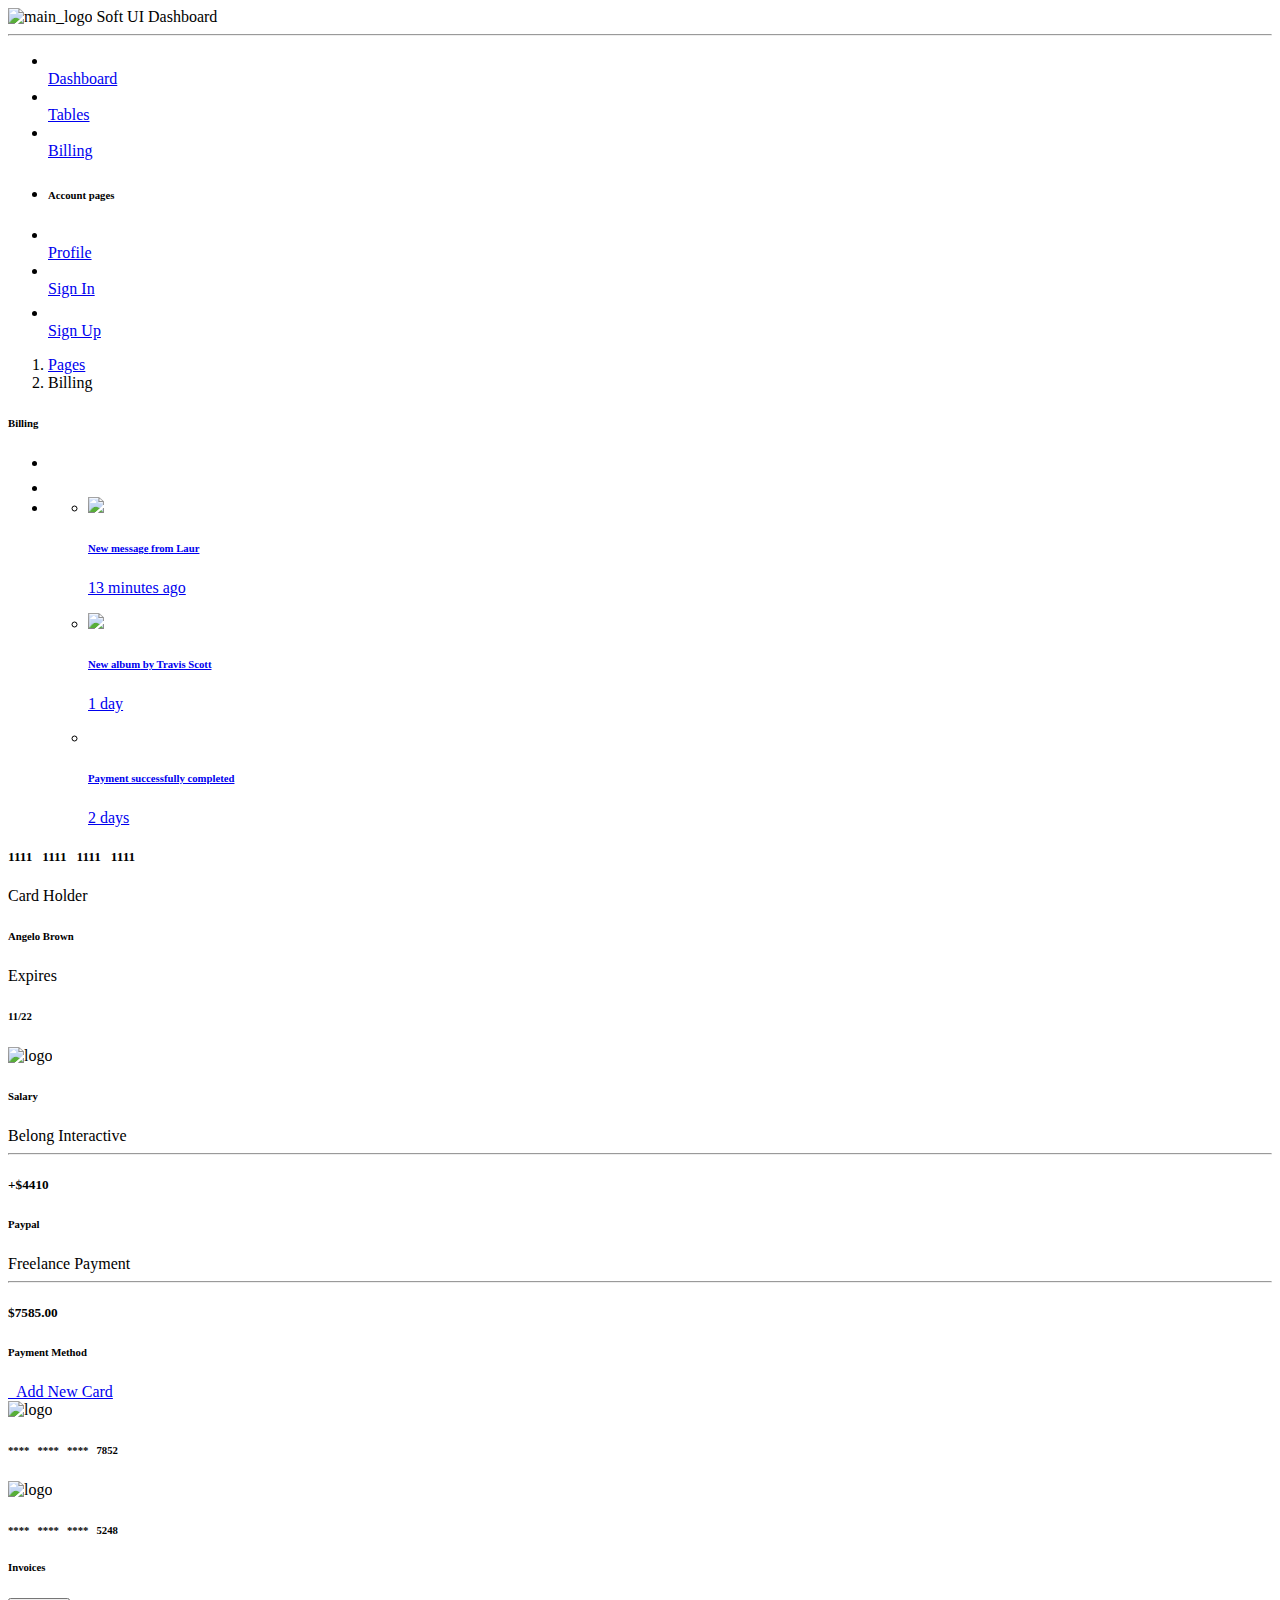
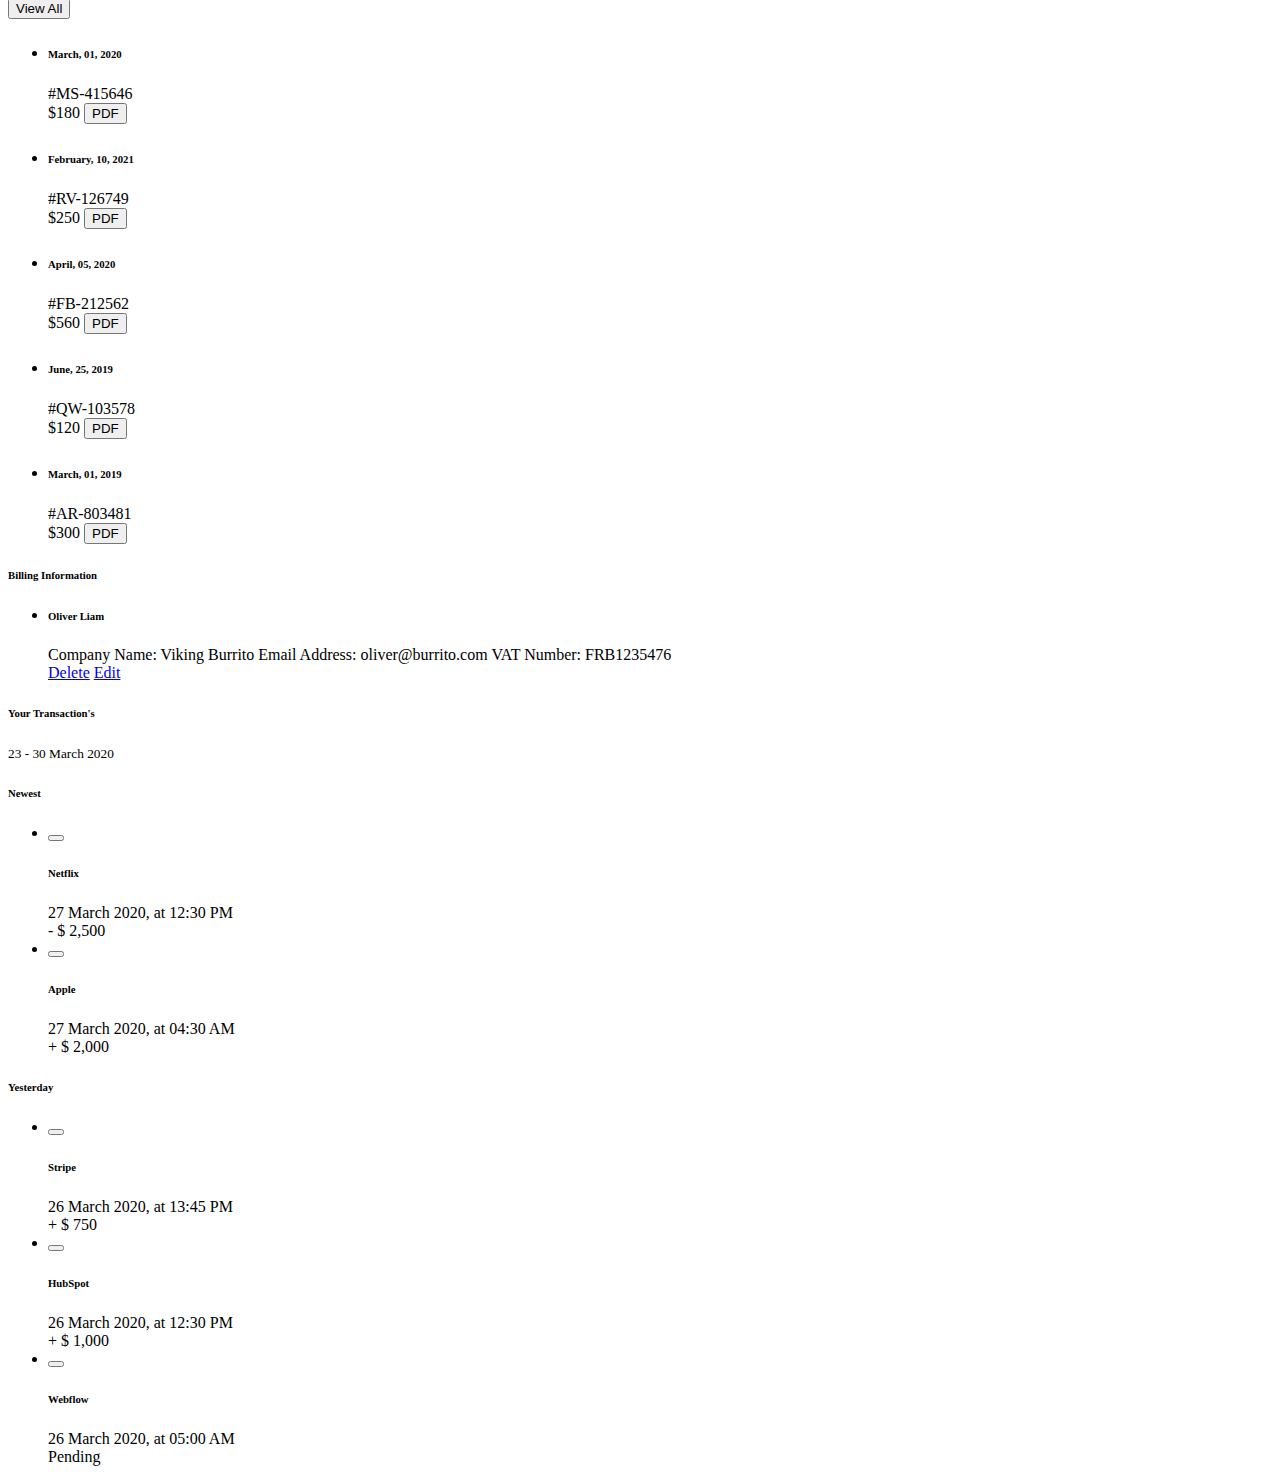
==== billing.html @ 433b6c91 "fixed file names again" ====
<!DOCTYPE html>
<html lang="en">

<head>
  <meta charset="utf-8" />
  <meta name="viewport" content="width=device-width, initial-scale=1, shrink-to-fit=no">
  <link rel="apple-touch-icon" sizes="76x76" href="../assets/img/apple-icon.png">
  <link rel="icon" type="image/png" href="../assets/img/favicon.png">
  <title>
    Billing
  </title>
  <!--     Fonts and icons     -->
  <link href="https://fonts.googleapis.com/css?family=Open+Sans:300,400,600,700" rel="stylesheet" />
  <!-- Nucleo Icons -->
  <link href="../assets/css/nucleo-icons.css" rel="stylesheet" />
  <link href="../assets/css/nucleo-svg.css" rel="stylesheet" />
  <!-- Font Awesome Icons -->
  <script src="https://kit.fontawesome.com/42d5adcbca.js" crossorigin="anonymous"></script>
  <link href="../assets/css/nucleo-svg.css" rel="stylesheet" />
  <!-- CSS Files -->
  <link id="pagestyle" href="../assets/css/soft-ui-dashboard.css?v=1.0.7" rel="stylesheet" />
  <!-- Nepcha Analytics (nepcha.com) -->
  <!-- Nepcha is a easy-to-use web analytics. No cookies and fully compliant with GDPR, CCPA and PECR. -->
  <script defer data-site="YOUR_DOMAIN_HERE" src="https://api.nepcha.com/js/nepcha-analytics.js"></script>
</head>

<body class="g-sidenav-show  bg-gray-100">
  <aside class="sidenav navbar navbar-vertical navbar-expand-xs border-0 border-radius-xl my-3 fixed-start ms-3 " id="sidenav-main">
    <div class="sidenav-header">
      <i class="fas fa-times p-3 cursor-pointer text-secondary opacity-5 position-absolute end-0 top-0 d-none d-xl-none" aria-hidden="true" id="iconSidenav"></i>
        <img src="../assets/img/logo-ct-dark.png" class="navbar-brand-img h-100" alt="main_logo">
        <span class="ms-1 font-weight-bold">Soft UI Dashboard</span>
      </a>
    </div>
    <hr class="horizontal dark mt-0">
    <div class="collapse navbar-collapse  w-auto " id="sidenav-collapse-main">
      <ul class="navbar-nav">
        <li class="nav-item">
          <a class="nav-link  " href="index.html">
            <div class="icon icon-shape icon-sm shadow border-radius-md bg-white text-center me-2 d-flex align-items-center justify-content-center">
              <svg width="12px" height="12px" viewBox="0 0 45 40" version="1.1" xmlns="http://www.w3.org/2000/svg" xmlns:xlink="http://www.w3.org/1999/xlink">
                <title>shop </title>
                <g stroke="none" stroke-width="1" fill="none" fill-rule="evenodd">
                  <g transform="translate(-1716.000000, -439.000000)" fill="#FFFFFF" fill-rule="nonzero">
                    <g transform="translate(1716.000000, 291.000000)">
                      <g transform="translate(0.000000, 148.000000)">
                        <path class="color-background opacity-6" d="M46.7199583,10.7414583 L40.8449583,0.949791667 C40.4909749,0.360605034 39.8540131,0 39.1666667,0 L7.83333333,0 C7.1459869,0 6.50902508,0.360605034 6.15504167,0.949791667 L0.280041667,10.7414583 C0.0969176761,11.0460037 -1.23209662e-05,11.3946378 -1.23209662e-05,11.75 C-0.00758042603,16.0663731 3.48367543,19.5725301 7.80004167,19.5833333 L7.81570833,19.5833333 C9.75003686,19.5882688 11.6168794,18.8726691 13.0522917,17.5760417 C16.0171492,20.2556967 20.5292675,20.2556967 23.494125,17.5760417 C26.4604562,20.2616016 30.9794188,20.2616016 33.94575,17.5760417 C36.2421905,19.6477597 39.5441143,20.1708521 42.3684437,18.9103691 C45.1927731,17.649886 47.0084685,14.8428276 47.0000295,11.75 C47.0000295,11.3946378 46.9030823,11.0460037 46.7199583,10.7414583 Z"></path>
                        <path class="color-background" d="M39.198,22.4912623 C37.3776246,22.4928106 35.5817531,22.0149171 33.951625,21.0951667 L33.92225,21.1107282 C31.1430221,22.6838032 27.9255001,22.9318916 24.9844167,21.7998837 C24.4750389,21.605469 23.9777983,21.3722567 23.4960833,21.1018359 L23.4745417,21.1129513 C20.6961809,22.6871153 17.4786145,22.9344611 14.5386667,21.7998837 C14.029926,21.6054643 13.533337,21.3722507 13.0522917,21.1018359 C11.4250962,22.0190609 9.63246555,22.4947009 7.81570833,22.4912623 C7.16510551,22.4842162 6.51607673,22.4173045 5.875,22.2911849 L5.875,44.7220845 C5.875,45.9498589 6.7517757,46.9451667 7.83333333,46.9451667 L19.5833333,46.9451667 L19.5833333,33.6066734 L27.4166667,33.6066734 L27.4166667,46.9451667 L39.1666667,46.9451667 C40.2482243,46.9451667 41.125,45.9498589 41.125,44.7220845 L41.125,22.2822926 C40.4887822,22.4116582 39.8442868,22.4815492 39.198,22.4912623 Z"></path>
                      </g>
                    </g>
                  </g>
                </g>
              </svg>
            </div>
            <span class="nav-link-text ms-1">Dashboard</span>
          </a>
        </li>
        <li class="nav-item">
          <a class="nav-link  " href="tables.html">
            <div class="icon icon-shape icon-sm shadow border-radius-md bg-white text-center me-2 d-flex align-items-center justify-content-center">
              <svg width="12px" height="12px" viewBox="0 0 42 42" version="1.1" xmlns="http://www.w3.org/2000/svg" xmlns:xlink="http://www.w3.org/1999/xlink">
                <title>office</title>
                <g stroke="none" stroke-width="1" fill="none" fill-rule="evenodd">
                  <g transform="translate(-1869.000000, -293.000000)" fill="#FFFFFF" fill-rule="nonzero">
                    <g transform="translate(1716.000000, 291.000000)">
                      <g id="office" transform="translate(153.000000, 2.000000)">
                        <path class="color-background opacity-6" d="M12.25,17.5 L8.75,17.5 L8.75,1.75 C8.75,0.78225 9.53225,0 10.5,0 L31.5,0 C32.46775,0 33.25,0.78225 33.25,1.75 L33.25,12.25 L29.75,12.25 L29.75,3.5 L12.25,3.5 L12.25,17.5 Z"></path>
                        <path class="color-background" d="M40.25,14 L24.5,14 C23.53225,14 22.75,14.78225 22.75,15.75 L22.75,38.5 L19.25,38.5 L19.25,22.75 C19.25,21.78225 18.46775,21 17.5,21 L1.75,21 C0.78225,21 0,21.78225 0,22.75 L0,40.25 C0,41.21775 0.78225,42 1.75,42 L40.25,42 C41.21775,42 42,41.21775 42,40.25 L42,15.75 C42,14.78225 41.21775,14 40.25,14 Z M12.25,36.75 L7,36.75 L7,33.25 L12.25,33.25 L12.25,36.75 Z M12.25,29.75 L7,29.75 L7,26.25 L12.25,26.25 L12.25,29.75 Z M35,36.75 L29.75,36.75 L29.75,33.25 L35,33.25 L35,36.75 Z M35,29.75 L29.75,29.75 L29.75,26.25 L35,26.25 L35,29.75 Z M35,22.75 L29.75,22.75 L29.75,19.25 L35,19.25 L35,22.75 Z"></path>
                      </g>
                    </g>
                  </g>
                </g>
              </svg>
            </div>
            <span class="nav-link-text ms-1">Tables</span>
          </a>
        </li>
        <li class="nav-item">
          <a class="nav-link  active" href="billing.html">
            <div class="icon icon-shape icon-sm shadow border-radius-md bg-white text-center me-2 d-flex align-items-center justify-content-center">
              <svg width="12px" height="12px" viewBox="0 0 43 36" version="1.1" xmlns="http://www.w3.org/2000/svg" xmlns:xlink="http://www.w3.org/1999/xlink">
                <title>credit-card</title>
                <g stroke="none" stroke-width="1" fill="none" fill-rule="evenodd">
                  <g transform="translate(-2169.000000, -745.000000)" fill="#FFFFFF" fill-rule="nonzero">
                    <g transform="translate(1716.000000, 291.000000)">
                      <g transform="translate(453.000000, 454.000000)">
                        <path class="color-background opacity-6" d="M43,10.7482083 L43,3.58333333 C43,1.60354167 41.3964583,0 39.4166667,0 L3.58333333,0 C1.60354167,0 0,1.60354167 0,3.58333333 L0,10.7482083 L43,10.7482083 Z"></path>
                        <path class="color-background" d="M0,16.125 L0,32.25 C0,34.2297917 1.60354167,35.8333333 3.58333333,35.8333333 L39.4166667,35.8333333 C41.3964583,35.8333333 43,34.2297917 43,32.25 L43,16.125 L0,16.125 Z M19.7083333,26.875 L7.16666667,26.875 L7.16666667,23.2916667 L19.7083333,23.2916667 L19.7083333,26.875 Z M35.8333333,26.875 L28.6666667,26.875 L28.6666667,23.2916667 L35.8333333,23.2916667 L35.8333333,26.875 Z"></path>
                      </g>
                    </g>
                  </g>
                </g>
              </svg>
            </div>
            <span class="nav-link-text ms-1">Billing</span>
          </a>
        </li>
        <li class="nav-item mt-3">
          <h6 class="ps-4 ms-2 text-uppercase text-xs font-weight-bolder opacity-6">Account pages</h6>
        </li>
        <li class="nav-item">
          <a class="nav-link  " href="profile.html">
            <div class="icon icon-shape icon-sm shadow border-radius-md bg-white text-center me-2 d-flex align-items-center justify-content-center">
              <svg width="12px" height="12px" viewBox="0 0 46 42" version="1.1" xmlns="http://www.w3.org/2000/svg" xmlns:xlink="http://www.w3.org/1999/xlink">
                <title>customer-support</title>
                <g stroke="none" stroke-width="1" fill="none" fill-rule="evenodd">
                  <g transform="translate(-1717.000000, -291.000000)" fill="#FFFFFF" fill-rule="nonzero">
                    <g transform="translate(1716.000000, 291.000000)">
                      <g transform="translate(1.000000, 0.000000)">
                        <path class="color-background opacity-6" d="M45,0 L26,0 C25.447,0 25,0.447 25,1 L25,20 C25,20.379 25.214,20.725 25.553,20.895 C25.694,20.965 25.848,21 26,21 C26.212,21 26.424,20.933 26.6,20.8 L34.333,15 L45,15 C45.553,15 46,14.553 46,14 L46,1 C46,0.447 45.553,0 45,0 Z"></path>
                        <path class="color-background" d="M22.883,32.86 C20.761,32.012 17.324,31 13,31 C8.676,31 5.239,32.012 3.116,32.86 C1.224,33.619 0,35.438 0,37.494 L0,41 C0,41.553 0.447,42 1,42 L25,42 C25.553,42 26,41.553 26,41 L26,37.494 C26,35.438 24.776,33.619 22.883,32.86 Z"></path>
                        <path class="color-background" d="M13,28 C17.432,28 21,22.529 21,18 C21,13.589 17.411,10 13,10 C8.589,10 5,13.589 5,18 C5,22.529 8.568,28 13,28 Z"></path>
                      </g>
                    </g>
                  </g>
                </g>
              </svg>
            </div>
            <span class="nav-link-text ms-1">Profile</span>
          </a>
        </li>
        <li class="nav-item">
          <a class="nav-link  " href="sign-in.html">
            <div class="icon icon-shape icon-sm shadow border-radius-md bg-white text-center me-2 d-flex align-items-center justify-content-center">
              <svg width="12px" height="12px" viewBox="0 0 40 44" version="1.1" xmlns="http://www.w3.org/2000/svg" xmlns:xlink="http://www.w3.org/1999/xlink">
                <title>document</title>
                <g stroke="none" stroke-width="1" fill="none" fill-rule="evenodd">
                  <g transform="translate(-1870.000000, -591.000000)" fill="#FFFFFF" fill-rule="nonzero">
                    <g transform="translate(1716.000000, 291.000000)">
                      <g transform="translate(154.000000, 300.000000)">
                        <path class="color-background opacity-6" d="M40,40 L36.3636364,40 L36.3636364,3.63636364 L5.45454545,3.63636364 L5.45454545,0 L38.1818182,0 C39.1854545,0 40,0.814545455 40,1.81818182 L40,40 Z"></path>
                        <path class="color-background" d="M30.9090909,7.27272727 L1.81818182,7.27272727 C0.814545455,7.27272727 0,8.08727273 0,9.09090909 L0,41.8181818 C0,42.8218182 0.814545455,43.6363636 1.81818182,43.6363636 L30.9090909,43.6363636 C31.9127273,43.6363636 32.7272727,42.8218182 32.7272727,41.8181818 L32.7272727,9.09090909 C32.7272727,8.08727273 31.9127273,7.27272727 30.9090909,7.27272727 Z M18.1818182,34.5454545 L7.27272727,34.5454545 L7.27272727,30.9090909 L18.1818182,30.9090909 L18.1818182,34.5454545 Z M25.4545455,27.2727273 L7.27272727,27.2727273 L7.27272727,23.6363636 L25.4545455,23.6363636 L25.4545455,27.2727273 Z M25.4545455,20 L7.27272727,20 L7.27272727,16.3636364 L25.4545455,16.3636364 L25.4545455,20 Z"></path>
                      </g>
                    </g>
                  </g>
                </g>
              </svg>
            </div>
            <span class="nav-link-text ms-1">Sign In</span>
          </a>
        </li>
        <li class="nav-item">
          <a class="nav-link  " href="tables.html">
            <div class="icon icon-shape icon-sm shadow border-radius-md bg-white text-center me-2 d-flex align-items-center justify-content-center">
              <svg width="12px" height="20px" viewBox="0 0 40 40" version="1.1" xmlns="http://www.w3.org/2000/svg" xmlns:xlink="http://www.w3.org/1999/xlink">
                <title>spaceship</title>
                <g stroke="none" stroke-width="1" fill="none" fill-rule="evenodd">
                  <g transform="translate(-1720.000000, -592.000000)" fill="#FFFFFF" fill-rule="nonzero">
                    <g transform="translate(1716.000000, 291.000000)">
                      <g transform="translate(4.000000, 301.000000)">
                        <path class="color-background" d="M39.3,0.706666667 C38.9660984,0.370464027 38.5048767,0.192278529 38.0316667,0.216666667 C14.6516667,1.43666667 6.015,22.2633333 5.93166667,22.4733333 C5.68236407,23.0926189 5.82664679,23.8009159 6.29833333,24.2733333 L15.7266667,33.7016667 C16.2013871,34.1756798 16.9140329,34.3188658 17.535,34.065 C17.7433333,33.98 38.4583333,25.2466667 39.7816667,1.97666667 C39.8087196,1.50414529 39.6335979,1.04240574 39.3,0.706666667 Z M25.69,19.0233333 C24.7367525,19.9768687 23.3029475,20.2622391 22.0572426,19.7463614 C20.8115377,19.2304837 19.9992882,18.0149658 19.9992882,16.6666667 C19.9992882,15.3183676 20.8115377,14.1028496 22.0572426,13.5869719 C23.3029475,13.0710943 24.7367525,13.3564646 25.69,14.31 C26.9912731,15.6116662 26.9912731,17.7216672 25.69,19.0233333 L25.69,19.0233333 Z"></path>
                        <path class="color-background opacity-6" d="M1.855,31.4066667 C3.05106558,30.2024182 4.79973884,29.7296005 6.43969145,30.1670277 C8.07964407,30.6044549 9.36054508,31.8853559 9.7979723,33.5253085 C10.2353995,35.1652612 9.76258177,36.9139344 8.55833333,38.11 C6.70666667,39.9616667 0,40 0,40 C0,40 0,33.2566667 1.855,31.4066667 Z"></path>
                        <path class="color-background opacity-6" d="M17.2616667,3.90166667 C12.4943643,3.07192755 7.62174065,4.61673894 4.20333333,8.04166667 C3.31200265,8.94126033 2.53706177,9.94913142 1.89666667,11.0416667 C1.5109569,11.6966059 1.61721591,12.5295394 2.155,13.0666667 L5.47,16.3833333 C8.55036617,11.4946947 12.5559074,7.25476565 17.2616667,3.90166667 L17.2616667,3.90166667 Z"></path>
                        <path class="color-background opacity-6" d="M36.0983333,22.7383333 C36.9280725,27.5056357 35.3832611,32.3782594 31.9583333,35.7966667 C31.0587397,36.6879974 30.0508686,37.4629382 28.9583333,38.1033333 C28.3033941,38.4890431 27.4704606,38.3827841 26.9333333,37.845 L23.6166667,34.53 C28.5053053,31.4496338 32.7452344,27.4440926 36.0983333,22.7383333 L36.0983333,22.7383333 Z"></path>
                      </g>
                    </g>
                  </g>
                </g>
              </svg>
            </div>
            <span class="nav-link-text ms-1">Sign Up</span>
          </a>
        </li>
      </ul>
    </div>
  </aside>
  <main class="main-content position-relative max-height-vh-100 h-100 border-radius-lg ">
    <!-- Navbar -->
    <nav class="navbar navbar-main navbar-expand-lg px-0 mx-4 shadow-none border-radius-xl" id="navbarBlur" navbar-scroll="true">
      <div class="container-fluid py-1 px-3">
        <nav aria-label="breadcrumb">
          <ol class="breadcrumb bg-transparent mb-0 pb-0 pt-1 px-0 me-sm-6 me-5">
            <li class="breadcrumb-item text-sm"><a class="opacity-5 text-dark" href="javascript:;">Pages</a></li>
            <li class="breadcrumb-item text-sm text-dark active" aria-current="page">Billing</li>
          </ol>
          <h6 class="font-weight-bolder mb-0">Billing</h6>
        </nav>
        <div class="collapse navbar-collapse mt-sm-0 mt-2 me-md-0 me-sm-4" id="navbar">
          <div class="ms-md-auto pe-md-3 d-flex align-items-center">
          </div>
          <ul class="navbar-nav  justify-content-end">
            <li class="nav-item d-xl-none ps-3 d-flex align-items-center">
              <a href="javascript:;" class="nav-link text-body p-0" id="iconNavbarSidenav">
                <div class="sidenav-toggler-inner">
                  <i class="sidenav-toggler-line"></i>
                  <i class="sidenav-toggler-line"></i>
                  <i class="sidenav-toggler-line"></i>
                </div>
              </a>
            </li>
            <li class="nav-item px-3 d-flex align-items-center">
              <a href="javascript:;" class="nav-link text-body p-0">
                <i class="fa fa-cog fixed-plugin-button-nav cursor-pointer"></i>
              </a>
            </li>
            <li class="nav-item dropdown pe-2 d-flex align-items-center">
              <a href="javascript:;" class="nav-link text-body p-0" id="dropdownMenuButton" data-bs-toggle="dropdown" aria-expanded="false">
                <i class="fa fa-bell cursor-pointer"></i>
              </a>
              <ul class="dropdown-menu  dropdown-menu-end  px-2 py-3 me-sm-n4" aria-labelledby="dropdownMenuButton">
                <li class="mb-2">
                  <a class="dropdown-item border-radius-md" href="javascript:;">
                    <div class="d-flex py-1">
                      <div class="my-auto">
                        <img src="../assets/img/team-2.jpg" class="avatar avatar-sm  me-3 ">
                      </div>
                      <div class="d-flex flex-column justify-content-center">
                        <h6 class="text-sm font-weight-normal mb-1">
                          <span class="font-weight-bold">New message</span> from Laur
                        </h6>
                        <p class="text-xs text-secondary mb-0 ">
                          <i class="fa fa-clock me-1"></i>
                          13 minutes ago
                        </p>
                      </div>
                    </div>
                  </a>
                </li>
                <li class="mb-2">
                  <a class="dropdown-item border-radius-md" href="javascript:;">
                    <div class="d-flex py-1">
                      <div class="my-auto">
                        <img src="../assets/img/small-logos/logo-spotify.svg" class="avatar avatar-sm bg-gradient-dark  me-3 ">
                      </div>
                      <div class="d-flex flex-column justify-content-center">
                        <h6 class="text-sm font-weight-normal mb-1">
                          <span class="font-weight-bold">New album</span> by Travis Scott
                        </h6>
                        <p class="text-xs text-secondary mb-0 ">
                          <i class="fa fa-clock me-1"></i>
                          1 day
                        </p>
                      </div>
                    </div>
                  </a>
                </li>
                <li>
                  <a class="dropdown-item border-radius-md" href="javascript:;">
                    <div class="d-flex py-1">
                      <div class="avatar avatar-sm bg-gradient-secondary  me-3  my-auto">
                        <svg width="12px" height="12px" viewBox="0 0 43 36" version="1.1" xmlns="http://www.w3.org/2000/svg" xmlns:xlink="http://www.w3.org/1999/xlink">
                          <title>credit-card</title>
                          <g stroke="none" stroke-width="1" fill="none" fill-rule="evenodd">
                            <g transform="translate(-2169.000000, -745.000000)" fill="#FFFFFF" fill-rule="nonzero">
                              <g transform="translate(1716.000000, 291.000000)">
                                <g transform="translate(453.000000, 454.000000)">
                                  <path class="color-background" d="M43,10.7482083 L43,3.58333333 C43,1.60354167 41.3964583,0 39.4166667,0 L3.58333333,0 C1.60354167,0 0,1.60354167 0,3.58333333 L0,10.7482083 L43,10.7482083 Z" opacity="0.593633743"></path>
                                  <path class="color-background" d="M0,16.125 L0,32.25 C0,34.2297917 1.60354167,35.8333333 3.58333333,35.8333333 L39.4166667,35.8333333 C41.3964583,35.8333333 43,34.2297917 43,32.25 L43,16.125 L0,16.125 Z M19.7083333,26.875 L7.16666667,26.875 L7.16666667,23.2916667 L19.7083333,23.2916667 L19.7083333,26.875 Z M35.8333333,26.875 L28.6666667,26.875 L28.6666667,23.2916667 L35.8333333,23.2916667 L35.8333333,26.875 Z"></path>
                                </g>
                              </g>
                            </g>
                          </g>
                        </svg>
                      </div>
                      <div class="d-flex flex-column justify-content-center">
                        <h6 class="text-sm font-weight-normal mb-1">
                          Payment successfully completed
                        </h6>
                        <p class="text-xs text-secondary mb-0 ">
                          <i class="fa fa-clock me-1"></i>
                          2 days
                        </p>
                      </div>
                    </div>
                  </a>
                </li>
              </ul>
            </li>
          </ul>
        </div>
      </div>
    </nav>
    <!-- End Navbar -->
    <div class="container-fluid py-4">
      <div class="row">
        <div class="col-lg-8">
          <div class="row">
            <div class="col-xl-6 mb-xl-0 mb-4">
              <div class="card bg-transparent shadow-xl">
                <div class="overflow-hidden position-relative border-radius-xl" style="background-image: url('../assets/img/curved-images/curved14.jpg');">
                  <span class="mask bg-gradient-dark"></span>
                  <div class="card-body position-relative z-index-1 p-3">
                    <i class="fas fa-wifi text-white p-2"></i>
                    <h5 class="text-white mt-4 mb-5 pb-2">1111&nbsp;&nbsp;&nbsp;1111&nbsp;&nbsp;&nbsp;1111&nbsp;&nbsp;&nbsp;1111</h5>
                    <div class="d-flex">
                      <div class="d-flex">
                        <div class="me-4">
                          <p class="text-white text-sm opacity-8 mb-0">Card Holder</p>
                          <h6 class="text-white mb-0">Angelo Brown</h6>
                        </div>
                        <div>
                          <p class="text-white text-sm opacity-8 mb-0">Expires</p>
                          <h6 class="text-white mb-0">11/22</h6>
                        </div>
                      </div>
                      <div class="ms-auto w-20 d-flex align-items-end justify-content-end">
                        <img class="w-60 mt-2" src="../assets/img/logos/mastercard.png" alt="logo">
                      </div>
                    </div>
                  </div>
                </div>
              </div>
            </div>
            <div class="col-xl-6">
              <div class="row">
                <div class="col-md-6">
                  <div class="card">
                    <div class="card-header mx-4 p-3 text-center">
                      <div class="icon icon-shape icon-lg bg-gradient-primary shadow text-center border-radius-lg">
                        <i class="fas fa-landmark opacity-10"></i>
                      </div>
                    </div>
                    <div class="card-body pt-0 p-3 text-center">
                      <h6 class="text-center mb-0">Salary</h6>
                      <span class="text-xs">Belong Interactive</span>
                      <hr class="horizontal dark my-3">
                      <h5 class="mb-0">+$4410</h5>
                    </div>
                  </div>
                </div>
                <div class="col-md-6 mt-md-0 mt-4">
                  <div class="card">
                    <div class="card-header mx-4 p-3 text-center">
                      <div class="icon icon-shape icon-lg bg-gradient-primary shadow text-center border-radius-lg">
                        <i class="fab fa-paypal opacity-10"></i>
                      </div>
                    </div>
                    <div class="card-body pt-0 p-3 text-center">
                      <h6 class="text-center mb-0">Paypal</h6>
                      <span class="text-xs">Freelance Payment</span>
                      <hr class="horizontal dark my-3">
                      <h5 class="mb-0">$7585.00</h5>
                    </div>
                  </div>
                </div>
              </div>
            </div>
            <div class="col-md-12 mb-lg-0 mb-4">
              <div class="card mt-4">
                <div class="card-header pb-0 p-3">
                  <div class="row">
                    <div class="col-6 d-flex align-items-center">
                      <h6 class="mb-0">Payment Method</h6>
                    </div>
                    <div class="col-6 text-end">
                      <a class="btn bg-gradient-dark mb-0" href="javascript:;"><i class="fas fa-plus"></i>&nbsp;&nbsp;Add New Card</a>
                    </div>
                  </div>
                </div>
                <div class="card-body p-3">
                  <div class="row">
                    <div class="col-md-6 mb-md-0 mb-4">
                      <div class="card card-body border card-plain border-radius-lg d-flex align-items-center flex-row">
                        <img class="w-10 me-3 mb-0" src="../assets/img/logos/mastercard.png" alt="logo">
                        <h6 class="mb-0">****&nbsp;&nbsp;&nbsp;****&nbsp;&nbsp;&nbsp;****&nbsp;&nbsp;&nbsp;7852</h6>
                        <i class="fas fa-pencil-alt ms-auto text-dark cursor-pointer" data-bs-toggle="tooltip" data-bs-placement="top" title="Edit Card"></i>
                      </div>
                    </div>
                    <div class="col-md-6">
                      <div class="card card-body border card-plain border-radius-lg d-flex align-items-center flex-row">
                        <img class="w-10 me-3 mb-0" src="../assets/img/logos/visa.png" alt="logo">
                        <h6 class="mb-0">****&nbsp;&nbsp;&nbsp;****&nbsp;&nbsp;&nbsp;****&nbsp;&nbsp;&nbsp;5248</h6>
                        <i class="fas fa-pencil-alt ms-auto text-dark cursor-pointer" data-bs-toggle="tooltip" data-bs-placement="top" title="Edit Card"></i>
                      </div>
                    </div>
                  </div>
                </div>
              </div>
            </div>
          </div>
        </div>
        <div class="col-lg-4">
          <div class="card h-100">
            <div class="card-header pb-0 p-3">
              <div class="row">
                <div class="col-6 d-flex align-items-center">
                  <h6 class="mb-0">Invoices</h6>
                </div>
                <div class="col-6 text-end">
                  <button class="btn btn-outline-primary btn-sm mb-0">View All</button>
                </div>
              </div>
            </div>
            <div class="card-body p-3 pb-0">
              <ul class="list-group">
                <li class="list-group-item border-0 d-flex justify-content-between ps-0 mb-2 border-radius-lg">
                  <div class="d-flex flex-column">
                    <h6 class="mb-1 text-dark font-weight-bold text-sm">March, 01, 2020</h6>
                    <span class="text-xs">#MS-415646</span>
                  </div>
                  <div class="d-flex align-items-center text-sm">
                    $180
                    <button class="btn btn-link text-dark text-sm mb-0 px-0 ms-4"><i class="fas fa-file-pdf text-lg me-1"></i> PDF</button>
                  </div>
                </li>
                <li class="list-group-item border-0 d-flex justify-content-between ps-0 mb-2 border-radius-lg">
                  <div class="d-flex flex-column">
                    <h6 class="text-dark mb-1 font-weight-bold text-sm">February, 10, 2021</h6>
                    <span class="text-xs">#RV-126749</span>
                  </div>
                  <div class="d-flex align-items-center text-sm">
                    $250
                    <button class="btn btn-link text-dark text-sm mb-0 px-0 ms-4"><i class="fas fa-file-pdf text-lg me-1"></i> PDF</button>
                  </div>
                </li>
                <li class="list-group-item border-0 d-flex justify-content-between ps-0 mb-2 border-radius-lg">
                  <div class="d-flex flex-column">
                    <h6 class="text-dark mb-1 font-weight-bold text-sm">April, 05, 2020</h6>
                    <span class="text-xs">#FB-212562</span>
                  </div>
                  <div class="d-flex align-items-center text-sm">
                    $560
                    <button class="btn btn-link text-dark text-sm mb-0 px-0 ms-4"><i class="fas fa-file-pdf text-lg me-1"></i> PDF</button>
                  </div>
                </li>
                <li class="list-group-item border-0 d-flex justify-content-between ps-0 mb-2 border-radius-lg">
                  <div class="d-flex flex-column">
                    <h6 class="text-dark mb-1 font-weight-bold text-sm">June, 25, 2019</h6>
                    <span class="text-xs">#QW-103578</span>
                  </div>
                  <div class="d-flex align-items-center text-sm">
                    $120
                    <button class="btn btn-link text-dark text-sm mb-0 px-0 ms-4"><i class="fas fa-file-pdf text-lg me-1"></i> PDF</button>
                  </div>
                </li>
                <li class="list-group-item border-0 d-flex justify-content-between ps-0 border-radius-lg">
                  <div class="d-flex flex-column">
                    <h6 class="text-dark mb-1 font-weight-bold text-sm">March, 01, 2019</h6>
                    <span class="text-xs">#AR-803481</span>
                  </div>
                  <div class="d-flex align-items-center text-sm">
                    $300
                    <button class="btn btn-link text-dark text-sm mb-0 px-0 ms-4"><i class="fas fa-file-pdf text-lg me-1"></i> PDF</button>
                  </div>
                </li>
              </ul>
            </div>
          </div>
        </div>
      </div>
      <div class="row">
        <div class="col-md-7 mt-4">
          <div class="card">
            <div class="card-header pb-0 px-3">
              <h6 class="mb-0">Billing Information</h6>
            </div>
            <div class="card-body pt-4 p-3">
              <ul class="list-group">
                <li class="list-group-item border-0 d-flex p-4 mb-2 bg-gray-100 border-radius-lg">
                  <div class="d-flex flex-column">
                    <h6 class="mb-3 text-sm">Oliver Liam</h6>
                    <span class="mb-2 text-xs">Company Name: <span class="text-dark font-weight-bold ms-sm-2">Viking Burrito</span></span>
                    <span class="mb-2 text-xs">Email Address: <span class="text-dark ms-sm-2 font-weight-bold">oliver@burrito.com</span></span>
                    <span class="text-xs">VAT Number: <span class="text-dark ms-sm-2 font-weight-bold">FRB1235476</span></span>
                  </div>
                  <div class="ms-auto text-end">
                    <a class="btn btn-link text-danger text-gradient px-3 mb-0" href="javascript:;"><i class="far fa-trash-alt me-2"></i>Delete</a>
                    <a class="btn btn-link text-dark px-3 mb-0" href="javascript:;"><i class="fas fa-pencil-alt text-dark me-2" aria-hidden="true"></i>Edit</a>
                  </div>
                </li>
              </ul>
            </div>
          </div>
        </div>
        <div class="col-md-5 mt-4">
          <div class="card h-100 mb-4">
            <div class="card-header pb-0 px-3">
              <div class="row">
                <div class="col-md-6">
                  <h6 class="mb-0">Your Transaction's</h6>
                </div>
                <div class="col-md-6 d-flex justify-content-end align-items-center">
                  <i class="far fa-calendar-alt me-2"></i>
                  <small>23 - 30 March 2020</small>
                </div>
              </div>
            </div>
            <div class="card-body pt-4 p-3">
              <h6 class="text-uppercase text-body text-xs font-weight-bolder mb-3">Newest</h6>
              <ul class="list-group">
                <li class="list-group-item border-0 d-flex justify-content-between ps-0 mb-2 border-radius-lg">
                  <div class="d-flex align-items-center">
                    <button class="btn btn-icon-only btn-rounded btn-outline-danger mb-0 me-3 btn-sm d-flex align-items-center justify-content-center"><i class="fas fa-arrow-down"></i></button>
                    <div class="d-flex flex-column">
                      <h6 class="mb-1 text-dark text-sm">Netflix</h6>
                      <span class="text-xs">27 March 2020, at 12:30 PM</span>
                    </div>
                  </div>
                  <div class="d-flex align-items-center text-danger text-gradient text-sm font-weight-bold">
                    - $ 2,500
                  </div>
                </li>
                <li class="list-group-item border-0 d-flex justify-content-between ps-0 mb-2 border-radius-lg">
                  <div class="d-flex align-items-center">
                    <button class="btn btn-icon-only btn-rounded btn-outline-success mb-0 me-3 btn-sm d-flex align-items-center justify-content-center"><i class="fas fa-arrow-up"></i></button>
                    <div class="d-flex flex-column">
                      <h6 class="mb-1 text-dark text-sm">Apple</h6>
                      <span class="text-xs">27 March 2020, at 04:30 AM</span>
                    </div>
                  </div>
                  <div class="d-flex align-items-center text-success text-gradient text-sm font-weight-bold">
                    + $ 2,000
                  </div>
                </li>
              </ul>
              <h6 class="text-uppercase text-body text-xs font-weight-bolder my-3">Yesterday</h6>
              <ul class="list-group">
                <li class="list-group-item border-0 d-flex justify-content-between ps-0 mb-2 border-radius-lg">
                  <div class="d-flex align-items-center">
                    <button class="btn btn-icon-only btn-rounded btn-outline-success mb-0 me-3 btn-sm d-flex align-items-center justify-content-center"><i class="fas fa-arrow-up"></i></button>
                    <div class="d-flex flex-column">
                      <h6 class="mb-1 text-dark text-sm">Stripe</h6>
                      <span class="text-xs">26 March 2020, at 13:45 PM</span>
                    </div>
                  </div>
                  <div class="d-flex align-items-center text-success text-gradient text-sm font-weight-bold">
                    + $ 750
                  </div>
                </li>
                <li class="list-group-item border-0 d-flex justify-content-between ps-0 mb-2 border-radius-lg">
                  <div class="d-flex align-items-center">
                    <button class="btn btn-icon-only btn-rounded btn-outline-success mb-0 me-3 btn-sm d-flex align-items-center justify-content-center"><i class="fas fa-arrow-up"></i></button>
                    <div class="d-flex flex-column">
                      <h6 class="mb-1 text-dark text-sm">HubSpot</h6>
                      <span class="text-xs">26 March 2020, at 12:30 PM</span>
                    </div>
                  </div>
                  <div class="d-flex align-items-center text-success text-gradient text-sm font-weight-bold">
                    + $ 1,000
                  </div>
                </li>
                <li class="list-group-item border-0 d-flex justify-content-between ps-0 mb-2 border-radius-lg">
                  <div class="d-flex align-items-center">
                    <button class="btn btn-icon-only btn-rounded btn-outline-dark mb-0 me-3 btn-sm d-flex align-items-center justify-content-center"><i class="fas fa-exclamation"></i></button>
                    <div class="d-flex flex-column">
                      <h6 class="mb-1 text-dark text-sm">Webflow</h6>
                      <span class="text-xs">26 March 2020, at 05:00 AM</span>
                    </div>
                  </div>
                  <div class="d-flex align-items-center text-dark text-sm font-weight-bold">
                    Pending
                  </div>
                </li>
              </ul>
            </div>
          </div>
        </div>
      </div>
    </div>
  </main>
  <!--   Core JS Files   -->
  <script src="../assets/js/core/popper.min.js"></script>
  <script src="../assets/js/core/bootstrap.min.js"></script>
  <script src="../assets/js/plugins/perfect-scrollbar.min.js"></script>
  <script src="../assets/js/plugins/smooth-scrollbar.min.js"></script>
  <script>
    var win = navigator.platform.indexOf('Win') > -1;
    if (win && document.querySelector('#sidenav-scrollbar')) {
      var options = {
        damping: '0.5'
      }
      Scrollbar.init(document.querySelector('#sidenav-scrollbar'), options);
    }
  </script>
  <!-- Github buttons -->
  <script async defer src="https://buttons.github.io/buttons.js"></script>
  <!-- Control Center for Soft Dashboard: parallax effects, scripts for the example pages etc -->
  <script src="../assets/js/soft-ui-dashboard.min.js?v=1.0.7"></script>
</body>

</html>
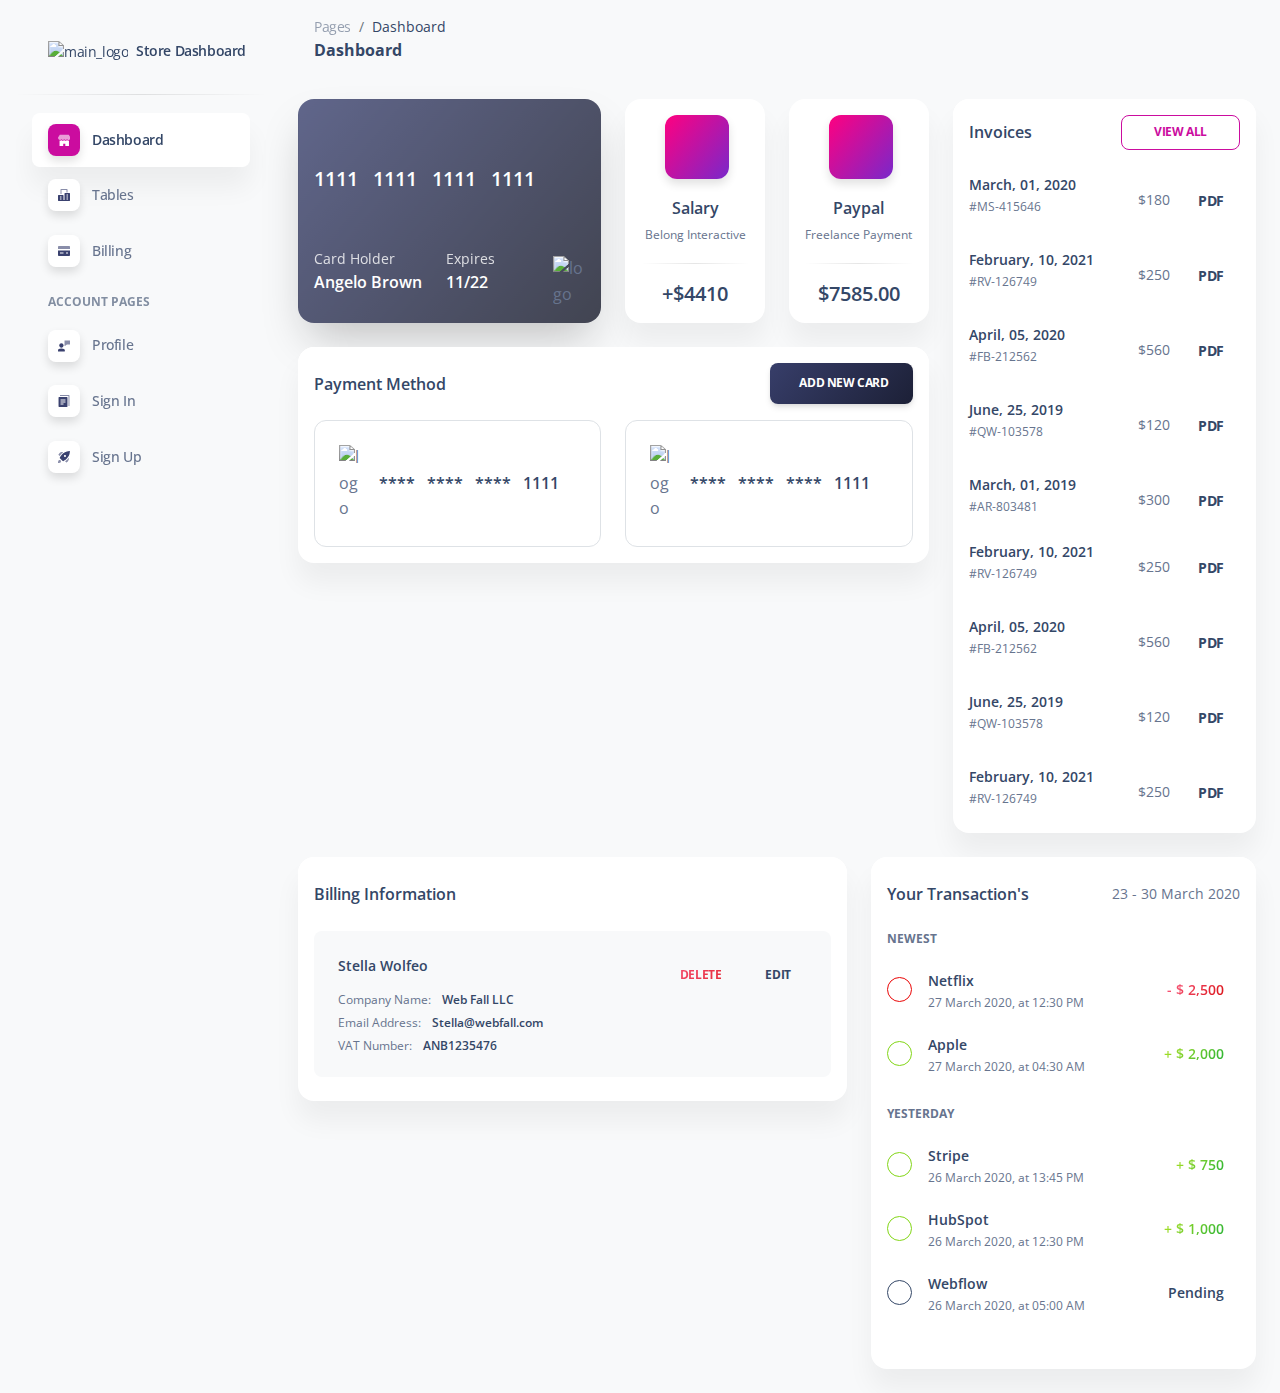
==== commit 64a35d29: "Added more notes" ====
--- a/billing.html
+++ b/billing.html
@@ -4,42 +4,44 @@
 <head>
   <meta charset="utf-8" />
   <meta name="viewport" content="width=device-width, initial-scale=1, shrink-to-fit=no">
-  <link rel="apple-touch-icon" sizes="76x76" href="../assets/img/apple-icon.png">
-  <link rel="icon" type="image/png" href="../assets/img/favicon.png">
-  <title>
-    Billing
-  </title>
+  <title>Billing</title>
   <!--     Fonts and icons     -->
   <link href="https://fonts.googleapis.com/css?family=Open+Sans:300,400,600,700" rel="stylesheet" />
-  <!-- Nucleo Icons -->
-  <link href="../assets/css/nucleo-icons.css" rel="stylesheet" />
-  <link href="../assets/css/nucleo-svg.css" rel="stylesheet" />
   <!-- Font Awesome Icons -->
   <script src="https://kit.fontawesome.com/42d5adcbca.js" crossorigin="anonymous"></script>
-  <link href="../assets/css/nucleo-svg.css" rel="stylesheet" />
-  <!-- CSS Files -->
-  <link id="pagestyle" href="../assets/css/soft-ui-dashboard.css?v=1.0.7" rel="stylesheet" />
-  <!-- Nepcha Analytics (nepcha.com) -->
-  <!-- Nepcha is a easy-to-use web analytics. No cookies and fully compliant with GDPR, CCPA and PECR. -->
-  <script defer data-site="YOUR_DOMAIN_HERE" src="https://api.nepcha.com/js/nepcha-analytics.js"></script>
+  <link id="pagestyle" href="style.css" rel="stylesheet"/>
+  <link rel="icon" type="image/png" href="logo-ct-dark.png">
 </head>
 
 <body class="g-sidenav-show  bg-gray-100">
+  <!-- nav bar whole -->
+  
+  <!-- This body class indicates that the sidenav is open. -->
   <aside class="sidenav navbar navbar-vertical navbar-expand-xs border-0 border-radius-xl my-3 fixed-start ms-3 " id="sidenav-main">
+   
     <div class="sidenav-header">
+      <!-- This div is the header of the sidenav. -->
       <i class="fas fa-times p-3 cursor-pointer text-secondary opacity-5 position-absolute end-0 top-0 d-none d-xl-none" aria-hidden="true" id="iconSidenav"></i>
-        <img src="../assets/img/logo-ct-dark.png" class="navbar-brand-img h-100" alt="main_logo">
-        <span class="ms-1 font-weight-bold">Soft UI Dashboard</span>
+      <!-- This icon is a close button that can be used to close the sidenav. It is hidden on large screens. -->
+      <a class="navbar-brand m-0" href="index.html" target="_blank">
+        <!-- This is the link to the main page. -->
+        <img src="logo-ct-dark.png" class="navbar-brand-img h-100" alt="main_logo">
+        <!-- This is the logo for the dashboard. -->
+        <span class="ms-1 font-weight-bold">Store Dashboard</span>
+        <!-- This is the text for the dashboard title. -->
       </a>
     </div>
+
     <hr class="horizontal dark mt-0">
+    <!-- This hr element creates a horizontal rule. The class "horizontal dark" sets the border color to black. The class "mt-0" sets the margin top to 0. -->
     <div class="collapse navbar-collapse  w-auto " id="sidenav-collapse-main">
+      
       <ul class="navbar-nav">
+
         <li class="nav-item">
-          <a class="nav-link  " href="index.html">
+          <a class="nav-link  active" href="index.html">
             <div class="icon icon-shape icon-sm shadow border-radius-md bg-white text-center me-2 d-flex align-items-center justify-content-center">
               <svg width="12px" height="12px" viewBox="0 0 45 40" version="1.1" xmlns="http://www.w3.org/2000/svg" xmlns:xlink="http://www.w3.org/1999/xlink">
-                <title>shop </title>
                 <g stroke="none" stroke-width="1" fill="none" fill-rule="evenodd">
                   <g transform="translate(-1716.000000, -439.000000)" fill="#FFFFFF" fill-rule="nonzero">
                     <g transform="translate(1716.000000, 291.000000)">
@@ -55,11 +57,12 @@
             <span class="nav-link-text ms-1">Dashboard</span>
           </a>
         </li>
+
+        <!-- Navigation Item - Tables -->
         <li class="nav-item">
           <a class="nav-link  " href="tables.html">
             <div class="icon icon-shape icon-sm shadow border-radius-md bg-white text-center me-2 d-flex align-items-center justify-content-center">
               <svg width="12px" height="12px" viewBox="0 0 42 42" version="1.1" xmlns="http://www.w3.org/2000/svg" xmlns:xlink="http://www.w3.org/1999/xlink">
-                <title>office</title>
                 <g stroke="none" stroke-width="1" fill="none" fill-rule="evenodd">
                   <g transform="translate(-1869.000000, -293.000000)" fill="#FFFFFF" fill-rule="nonzero">
                     <g transform="translate(1716.000000, 291.000000)">
@@ -75,11 +78,12 @@
             <span class="nav-link-text ms-1">Tables</span>
           </a>
         </li>
+
+        <!-- Navigation Item - Billing -->
         <li class="nav-item">
-          <a class="nav-link  active" href="billing.html">
+          <a class="nav-link  " href="billing.html">
             <div class="icon icon-shape icon-sm shadow border-radius-md bg-white text-center me-2 d-flex align-items-center justify-content-center">
               <svg width="12px" height="12px" viewBox="0 0 43 36" version="1.1" xmlns="http://www.w3.org/2000/svg" xmlns:xlink="http://www.w3.org/1999/xlink">
-                <title>credit-card</title>
                 <g stroke="none" stroke-width="1" fill="none" fill-rule="evenodd">
                   <g transform="translate(-2169.000000, -745.000000)" fill="#FFFFFF" fill-rule="nonzero">
                     <g transform="translate(1716.000000, 291.000000)">
@@ -95,14 +99,17 @@
             <span class="nav-link-text ms-1">Billing</span>
           </a>
         </li>
+
+        <!-- Navigation Heading - Account pages -->
         <li class="nav-item mt-3">
           <h6 class="ps-4 ms-2 text-uppercase text-xs font-weight-bolder opacity-6">Account pages</h6>
         </li>
+
+        <!-- Navigation Item - Billing -->
         <li class="nav-item">
           <a class="nav-link  " href="profile.html">
             <div class="icon icon-shape icon-sm shadow border-radius-md bg-white text-center me-2 d-flex align-items-center justify-content-center">
               <svg width="12px" height="12px" viewBox="0 0 46 42" version="1.1" xmlns="http://www.w3.org/2000/svg" xmlns:xlink="http://www.w3.org/1999/xlink">
-                <title>customer-support</title>
                 <g stroke="none" stroke-width="1" fill="none" fill-rule="evenodd">
                   <g transform="translate(-1717.000000, -291.000000)" fill="#FFFFFF" fill-rule="nonzero">
                     <g transform="translate(1716.000000, 291.000000)">
@@ -119,11 +126,12 @@
             <span class="nav-link-text ms-1">Profile</span>
           </a>
         </li>
+
+        <!-- Navigation Item - Sign In -->
         <li class="nav-item">
           <a class="nav-link  " href="sign-in.html">
             <div class="icon icon-shape icon-sm shadow border-radius-md bg-white text-center me-2 d-flex align-items-center justify-content-center">
               <svg width="12px" height="12px" viewBox="0 0 40 44" version="1.1" xmlns="http://www.w3.org/2000/svg" xmlns:xlink="http://www.w3.org/1999/xlink">
-                <title>document</title>
                 <g stroke="none" stroke-width="1" fill="none" fill-rule="evenodd">
                   <g transform="translate(-1870.000000, -591.000000)" fill="#FFFFFF" fill-rule="nonzero">
                     <g transform="translate(1716.000000, 291.000000)">
@@ -136,14 +144,15 @@
                 </g>
               </svg>
             </div>
-            <span class="nav-link-text ms-1">Sign In</span>
+           <span class="nav-link-text ms-1">Sign In</span>
           </a>
         </li>
+
+        <!-- Navigation Item - Sign Up -->
         <li class="nav-item">
-          <a class="nav-link  " href="tables.html">
+          <a class="nav-link  " href="sign-up.html">
             <div class="icon icon-shape icon-sm shadow border-radius-md bg-white text-center me-2 d-flex align-items-center justify-content-center">
               <svg width="12px" height="20px" viewBox="0 0 40 40" version="1.1" xmlns="http://www.w3.org/2000/svg" xmlns:xlink="http://www.w3.org/1999/xlink">
-                <title>spaceship</title>
                 <g stroke="none" stroke-width="1" fill="none" fill-rule="evenodd">
                   <g transform="translate(-1720.000000, -592.000000)" fill="#FFFFFF" fill-rule="nonzero">
                     <g transform="translate(1716.000000, 291.000000)">
@@ -161,24 +170,29 @@
             <span class="nav-link-text ms-1">Sign Up</span>
           </a>
         </li>
+        
       </ul>
+         <!-- This div is the collapseable content of the sidenav. It is hidden by default. -->
     </div>
   </aside>
+  <!-- Navbar -->
+
+  <!-- Navbar -->
   <main class="main-content position-relative max-height-vh-100 h-100 border-radius-lg ">
-    <!-- Navbar -->
     <nav class="navbar navbar-main navbar-expand-lg px-0 mx-4 shadow-none border-radius-xl" id="navbarBlur" navbar-scroll="true">
       <div class="container-fluid py-1 px-3">
         <nav aria-label="breadcrumb">
           <ol class="breadcrumb bg-transparent mb-0 pb-0 pt-1 px-0 me-sm-6 me-5">
             <li class="breadcrumb-item text-sm"><a class="opacity-5 text-dark" href="javascript:;">Pages</a></li>
-            <li class="breadcrumb-item text-sm text-dark active" aria-current="page">Billing</li>
+            <li class="breadcrumb-item text-sm text-dark active" aria-current="page">Dashboard</li>
           </ol>
-          <h6 class="font-weight-bolder mb-0">Billing</h6>
+          <h6 class="font-weight-bolder mb-0">Dashboard</h6>
         </nav>
         <div class="collapse navbar-collapse mt-sm-0 mt-2 me-md-0 me-sm-4" id="navbar">
           <div class="ms-md-auto pe-md-3 d-flex align-items-center">
           </div>
           <ul class="navbar-nav  justify-content-end">
+
             <li class="nav-item d-xl-none ps-3 d-flex align-items-center">
               <a href="javascript:;" class="nav-link text-body p-0" id="iconNavbarSidenav">
                 <div class="sidenav-toggler-inner">
@@ -202,7 +216,7 @@
                   <a class="dropdown-item border-radius-md" href="javascript:;">
                     <div class="d-flex py-1">
                       <div class="my-auto">
-                        <img src="../assets/img/team-2.jpg" class="avatar avatar-sm  me-3 ">
+                        <img src="team-2.jpg" class="avatar avatar-sm  me-3 ">
                       </div>
                       <div class="d-flex flex-column justify-content-center">
                         <h6 class="text-sm font-weight-normal mb-1">
@@ -220,7 +234,7 @@
                   <a class="dropdown-item border-radius-md" href="javascript:;">
                     <div class="d-flex py-1">
                       <div class="my-auto">
-                        <img src="../assets/img/small-logos/logo-spotify.svg" class="avatar avatar-sm bg-gradient-dark  me-3 ">
+                        <img src="logo-spotify.svg" class="avatar avatar-sm bg-gradient-dark  me-3 ">
                       </div>
                       <div class="d-flex flex-column justify-content-center">
                         <h6 class="text-sm font-weight-normal mb-1">
@@ -271,13 +285,15 @@
       </div>
     </nav>
     <!-- End Navbar -->
+
+
     <div class="container-fluid py-4">
       <div class="row">
         <div class="col-lg-8">
           <div class="row">
             <div class="col-xl-6 mb-xl-0 mb-4">
               <div class="card bg-transparent shadow-xl">
-                <div class="overflow-hidden position-relative border-radius-xl" style="background-image: url('../assets/img/curved-images/curved14.jpg');">
+                <div class="overflow-hidden position-relative border-radius-xl" style="background-image: url('curved14.jpg');">
                   <span class="mask bg-gradient-dark"></span>
                   <div class="card-body position-relative z-index-1 p-3">
                     <i class="fas fa-wifi text-white p-2"></i>
@@ -294,7 +310,7 @@
                         </div>
                       </div>
                       <div class="ms-auto w-20 d-flex align-items-end justify-content-end">
-                        <img class="w-60 mt-2" src="../assets/img/logos/mastercard.png" alt="logo">
+                        <img class="w-60 mt-2" src="mastercard.png" alt="logo">
                       </div>
                     </div>
                   </div>
@@ -351,15 +367,15 @@
                   <div class="row">
                     <div class="col-md-6 mb-md-0 mb-4">
                       <div class="card card-body border card-plain border-radius-lg d-flex align-items-center flex-row">
-                        <img class="w-10 me-3 mb-0" src="../assets/img/logos/mastercard.png" alt="logo">
-                        <h6 class="mb-0">****&nbsp;&nbsp;&nbsp;****&nbsp;&nbsp;&nbsp;****&nbsp;&nbsp;&nbsp;7852</h6>
+                        <img class="w-10 me-3 mb-0" src="mastercard.png" alt="logo">
+                        <h6 class="mb-0">****&nbsp;&nbsp;&nbsp;****&nbsp;&nbsp;&nbsp;****&nbsp;&nbsp;&nbsp;1111</h6>
                         <i class="fas fa-pencil-alt ms-auto text-dark cursor-pointer" data-bs-toggle="tooltip" data-bs-placement="top" title="Edit Card"></i>
                       </div>
                     </div>
                     <div class="col-md-6">
                       <div class="card card-body border card-plain border-radius-lg d-flex align-items-center flex-row">
-                        <img class="w-10 me-3 mb-0" src="../assets/img/logos/visa.png" alt="logo">
-                        <h6 class="mb-0">****&nbsp;&nbsp;&nbsp;****&nbsp;&nbsp;&nbsp;****&nbsp;&nbsp;&nbsp;5248</h6>
+                        <img class="w-10 me-3 mb-0" src="visa.png" alt="logo">
+                        <h6 class="mb-0">****&nbsp;&nbsp;&nbsp;****&nbsp;&nbsp;&nbsp;****&nbsp;&nbsp;&nbsp;1111</h6>
                         <i class="fas fa-pencil-alt ms-auto text-dark cursor-pointer" data-bs-toggle="tooltip" data-bs-placement="top" title="Edit Card"></i>
                       </div>
                     </div>
@@ -433,6 +449,48 @@
                     <button class="btn btn-link text-dark text-sm mb-0 px-0 ms-4"><i class="fas fa-file-pdf text-lg me-1"></i> PDF</button>
                   </div>
                 </li>
+                <li class="list-group-item border-0 d-flex justify-content-between ps-0 mb-2 border-radius-lg">
+                  <div class="d-flex flex-column">
+                    <h6 class="text-dark mb-1 font-weight-bold text-sm">February, 10, 2021</h6>
+                    <span class="text-xs">#RV-126749</span>
+                  </div>
+                  <div class="d-flex align-items-center text-sm">
+                    $250
+                    <button class="btn btn-link text-dark text-sm mb-0 px-0 ms-4"><i class="fas fa-file-pdf text-lg me-1"></i> PDF</button>
+                  </div>
+                </li>
+                <li class="list-group-item border-0 d-flex justify-content-between ps-0 mb-2 border-radius-lg">
+                  <div class="d-flex flex-column">
+                    <h6 class="text-dark mb-1 font-weight-bold text-sm">April, 05, 2020</h6>
+                    <span class="text-xs">#FB-212562</span>
+                  </div>
+                  <div class="d-flex align-items-center text-sm">
+                    $560
+                    <button class="btn btn-link text-dark text-sm mb-0 px-0 ms-4"><i class="fas fa-file-pdf text-lg me-1"></i> PDF</button>
+                  </div>
+                </li>
+                <li class="list-group-item border-0 d-flex justify-content-between ps-0 mb-2 border-radius-lg">
+                  <div class="d-flex flex-column">
+                    <h6 class="text-dark mb-1 font-weight-bold text-sm">June, 25, 2019</h6>
+                    <span class="text-xs">#QW-103578</span>
+                  </div>
+                  <div class="d-flex align-items-center text-sm">
+                    $120
+                    <button class="btn btn-link text-dark text-sm mb-0 px-0 ms-4"><i class="fas fa-file-pdf text-lg me-1"></i> PDF</button>
+                  </div>
+                </li>
+                <li class="list-group-item border-0 d-flex justify-content-between ps-0 mb-2 border-radius-lg">
+                  <div class="d-flex flex-column">
+                    <h6 class="text-dark mb-1 font-weight-bold text-sm">February, 10, 2021</h6>
+                    <span class="text-xs">#RV-126749</span>
+                  </div>
+                  <div class="d-flex align-items-center text-sm">
+                    $250
+                    <button class="btn btn-link text-dark text-sm mb-0 px-0 ms-4"><i class="fas fa-file-pdf text-lg me-1"></i> PDF</button>
+                  </div>
+                </li>
+                
+                
               </ul>
             </div>
           </div>
@@ -448,10 +506,10 @@
               <ul class="list-group">
                 <li class="list-group-item border-0 d-flex p-4 mb-2 bg-gray-100 border-radius-lg">
                   <div class="d-flex flex-column">
-                    <h6 class="mb-3 text-sm">Oliver Liam</h6>
-                    <span class="mb-2 text-xs">Company Name: <span class="text-dark font-weight-bold ms-sm-2">Viking Burrito</span></span>
-                    <span class="mb-2 text-xs">Email Address: <span class="text-dark ms-sm-2 font-weight-bold">oliver@burrito.com</span></span>
-                    <span class="text-xs">VAT Number: <span class="text-dark ms-sm-2 font-weight-bold">FRB1235476</span></span>
+                    <h6 class="mb-3 text-sm">Stella Wolfeo</h6>
+                    <span class="mb-2 text-xs">Company Name: <span class="text-dark font-weight-bold ms-sm-2">Web Fall LLC</span></span>
+                    <span class="mb-2 text-xs">Email Address: <span class="text-dark ms-sm-2 font-weight-bold">Stella@webfall.com</span></span>
+                    <span class="text-xs">VAT Number: <span class="text-dark ms-sm-2 font-weight-bold">ANB1235476</span></span>
                   </div>
                   <div class="ms-auto text-end">
                     <a class="btn btn-link text-danger text-gradient px-3 mb-0" href="javascript:;"><i class="far fa-trash-alt me-2"></i>Delete</a>
@@ -549,10 +607,10 @@
     </div>
   </main>
   <!--   Core JS Files   -->
-  <script src="../assets/js/core/popper.min.js"></script>
-  <script src="../assets/js/core/bootstrap.min.js"></script>
-  <script src="../assets/js/plugins/perfect-scrollbar.min.js"></script>
-  <script src="../assets/js/plugins/smooth-scrollbar.min.js"></script>
+  <script src="assets/js/core/popper.min.js"></script>
+  <script src="core/bootstrap.min.js"></script>
+  <script src="perfect-scrollbar.min.js"></script>
+  <script src="smooth-scrollbar.min.js"></script>
   <script>
     var win = navigator.platform.indexOf('Win') > -1;
     if (win && document.querySelector('#sidenav-scrollbar')) {
@@ -565,7 +623,7 @@
   <!-- Github buttons -->
   <script async defer src="https://buttons.github.io/buttons.js"></script>
   <!-- Control Center for Soft Dashboard: parallax effects, scripts for the example pages etc -->
-  <script src="../assets/js/soft-ui-dashboard.min.js?v=1.0.7"></script>
+  <script src="soft-ui-dashboard.min.js"></script>
 </body>
 
 </html>--- a/style.css
+++ b/style.css
@@ -0,0 +1,26675 @@
+
+:root {
+  --bs-blue: #63B3ED;
+  --bs-indigo: #596CFF;
+  --bs-purple: #6f42c1;
+  --bs-pink: #d63384;
+  --bs-red: #F56565;
+  --bs-orange: #fd7e14;
+  --bs-yellow: #FBD38D;
+  --bs-green: #81E6D9;
+  --bs-teal: #20c997;
+  --bs-cyan: #0dcaf0;
+  --bs-white: #fff;
+  --bs-gray: #6c757d;
+  --bs-gray-dark: #343a40;
+  --bs-gray-100: #f8f9fa;
+  --bs-gray-200: #e9ecef;
+  --bs-gray-300: #dee2e6;
+  --bs-gray-400: #ced4da;
+  --bs-gray-500: #adb5bd;
+  --bs-gray-600: #6c757d;
+  --bs-gray-700: #495057;
+  --bs-gray-800: #343a40;
+  --bs-gray-900: #212529;
+  --bs-primary: #cb0c9f;
+  --bs-secondary: #8392AB;
+  --bs-success: #82d616;
+  --bs-info: #17c1e8;
+  --bs-warning: #fbcf33;
+  --bs-danger: #ea0606;
+  --bs-light: #e9ecef;
+  --bs-dark: #344767;
+  --bs-white: #fff;
+  --bs-primary-rgb: 203, 12, 159;
+  --bs-secondary-rgb: 131, 146, 171;
+  --bs-success-rgb: 130, 214, 22;
+  --bs-info-rgb: 23, 193, 232;
+  --bs-warning-rgb: 251, 207, 51;
+  --bs-danger-rgb: 234, 6, 6;
+  --bs-light-rgb: 233, 236, 239;
+  --bs-dark-rgb: 52, 71, 103;
+  --bs-white-rgb: 255, 255, 255;
+  --bs-white-rgb: 255, 255, 255;
+  --bs-black-rgb: 0, 0, 0;
+  --bs-body-color-rgb: 103, 116, 142;
+  --bs-body-bg-rgb: 255, 255, 255;
+  --bs-font-sans-serif: Open Sans;
+  --bs-font-monospace: SFMono-Regular, Menlo, Monaco, Consolas, "Liberation Mono", "Courier New", monospace;
+  --bs-gradient: linear-gradient(180deg, rgba(255, 255, 255, 0.15), rgba(255, 255, 255, 0));
+  --bs-body-font-family: var(--bs-font-sans-serif);
+  --bs-body-font-size: 1rem;
+  --bs-body-font-weight: 400;
+  --bs-body-line-height: 1.5;
+  --bs-body-color: #67748e;
+  --bs-body-bg: #fff;
+  --bs-border-width: 1px;
+  --bs-border-style: solid;
+  --bs-border-color: #dee2e6;
+  --bs-border-color-translucent: rgba(0, 0, 0, 0.175);
+  --bs-border-radius: 0.375rem;
+  --bs-border-radius-sm: 0.25rem;
+  --bs-border-radius-lg: 0.75rem;
+  --bs-border-radius-xl: 1rem;
+  --bs-border-radius-2xl: 1.5rem;
+  --bs-border-radius-pill: 50rem;
+  --bs-link-color: #cb0c9f;
+  --bs-link-hover-color: #830866;
+  --bs-code-color: #d63384;
+  --bs-highlight-bg: #fcf8e3;
+}
+
+*,
+*::before,
+*::after {
+  box-sizing: border-box;
+}
+
+@media (prefers-reduced-motion: no-preference) {
+  :root {
+    scroll-behavior: smooth;
+  }
+}
+
+body {
+  margin: 0;
+  font-family: var(--bs-body-font-family);
+  font-size: var(--bs-body-font-size);
+  font-weight: var(--bs-body-font-weight);
+  line-height: var(--bs-body-line-height);
+  color: var(--bs-body-color);
+  text-align: var(--bs-body-text-align);
+  background-color: var(--bs-body-bg);
+  -webkit-text-size-adjust: 100%;
+  -webkit-tap-highlight-color: rgba(0, 0, 0, 0);
+}
+
+hr {
+  margin: 1rem 0;
+  color: inherit;
+  border: 0;
+  border-top: 1px solid;
+  opacity: 0.25;
+}
+
+h1,
+.h1,
+h2,
+.h2,
+h3,
+.h3,
+h4,
+.h4,
+h5,
+.h5,
+h6,
+.h6 {
+  margin-top: 0;
+  margin-bottom: 0.5rem;
+  font-weight: 400;
+  line-height: 1.2;
+  color: #344767;
+}
+
+h1,
+.h1 {
+  font-size: calc(1.425rem + 2.1vw);
+}
+
+@media (min-width: 1200px) {
+
+  h1,
+  .h1 {
+    font-size: 3rem;
+  }
+}
+
+h2,
+.h2 {
+  font-size: calc(1.35rem + 1.2vw);
+}
+
+@media (min-width: 1200px) {
+
+  h2,
+  .h2 {
+    font-size: 2.25rem;
+  }
+}
+
+h3,
+.h3 {
+  font-size: calc(1.3125rem + 0.75vw);
+}
+
+@media (min-width: 1200px) {
+
+  h3,
+  .h3 {
+    font-size: 1.875rem;
+  }
+}
+
+h4,
+.h4 {
+  font-size: calc(1.275rem + 0.3vw);
+}
+
+@media (min-width: 1200px) {
+
+  h4,
+  .h4 {
+    font-size: 1.5rem;
+  }
+}
+
+h5,
+.h5 {
+  font-size: 1.25rem;
+}
+
+h6,
+.h6 {
+  font-size: 1rem;
+}
+
+p {
+  margin-top: 0;
+  margin-bottom: 1rem;
+}
+
+abbr[title] {
+  text-decoration: underline dotted;
+  cursor: help;
+  text-decoration-skip-ink: none;
+}
+
+address {
+  margin-bottom: 1rem;
+  font-style: normal;
+  line-height: inherit;
+}
+
+ol,
+ul {
+  padding-left: 2rem;
+}
+
+ol,
+ul,
+dl {
+  margin-top: 0;
+  margin-bottom: 1rem;
+}
+
+ol ol,
+ul ul,
+ol ul,
+ul ol {
+  margin-bottom: 0;
+}
+
+dt {
+  font-weight: 600;
+}
+
+dd {
+  margin-bottom: .5rem;
+  margin-left: 0;
+}
+
+blockquote {
+  margin: 0 0 1rem;
+}
+
+b,
+strong {
+  font-weight: 700;
+}
+
+small,
+.small {
+  font-size: 0.875em;
+}
+
+mark,
+.mark {
+  padding: 0.2em;
+  background-color: var(--bs-highlight-bg);
+}
+
+sub,
+sup {
+  position: relative;
+  font-size: 0.75em;
+  line-height: 0;
+  vertical-align: baseline;
+}
+
+sub {
+  bottom: -.25em;
+}
+
+sup {
+  top: -.5em;
+}
+
+a {
+  color: var(--bs-link-color);
+  text-decoration: none;
+}
+
+a:hover {
+  color: var(--bs-link-hover-color);
+  text-decoration: none;
+}
+
+a:not([href]):not([class]),
+a:not([href]):not([class]):hover {
+  color: inherit;
+  text-decoration: none;
+}
+
+pre,
+code,
+kbd,
+samp {
+  font-family: var(--bs-font-monospace);
+  font-size: 1em;
+}
+
+pre {
+  display: block;
+  margin-top: 0;
+  margin-bottom: 1rem;
+  overflow: auto;
+  font-size: 0.875em;
+}
+
+pre code {
+  font-size: inherit;
+  color: inherit;
+  word-break: normal;
+}
+
+code {
+  font-size: 0.875em;
+  color: var(--bs-code-color);
+  word-wrap: break-word;
+}
+
+a>code {
+  color: inherit;
+}
+
+kbd {
+  padding: 0.2rem 0.4rem;
+  font-size: 0.875em;
+  color: #fff;
+  background-color: #212529;
+  border-radius: 0.25rem;
+}
+
+kbd kbd {
+  padding: 0;
+  font-size: 1em;
+  font-weight: 600;
+}
+
+figure {
+  margin: 0 0 1rem;
+}
+
+img,
+svg {
+  vertical-align: middle;
+}
+
+table {
+  caption-side: bottom;
+  border-collapse: collapse;
+}
+
+caption {
+  padding-top: 0.5rem;
+  padding-bottom: 0.5rem;
+  color: #6c757d;
+  text-align: left;
+}
+
+th {
+  text-align: inherit;
+  text-align: -webkit-match-parent;
+}
+
+thead,
+tbody,
+tfoot,
+tr,
+td,
+th {
+  border-color: inherit;
+  border-style: solid;
+  border-width: 0;
+}
+
+label {
+  display: inline-block;
+}
+
+button {
+  border-radius: 0;
+}
+
+button:focus:not(:focus-visible) {
+  outline: 0;
+}
+
+input,
+button,
+select,
+optgroup,
+textarea {
+  margin: 0;
+  font-family: inherit;
+  font-size: inherit;
+  line-height: inherit;
+}
+
+button,
+select {
+  text-transform: none;
+}
+
+[role="button"] {
+  cursor: pointer;
+}
+
+select {
+  word-wrap: normal;
+}
+
+select:disabled {
+  opacity: 1;
+}
+
+[list]:not([type="date"]):not([type="datetime-local"]):not([type="month"]):not([type="week"]):not([type="time"])::-webkit-calendar-picker-indicator {
+  display: none !important;
+}
+
+button,
+[type="button"],
+[type="reset"],
+[type="submit"] {
+  -webkit-appearance: button;
+}
+
+button:not(:disabled),
+[type="button"]:not(:disabled),
+[type="reset"]:not(:disabled),
+[type="submit"]:not(:disabled) {
+  cursor: pointer;
+}
+
+::-moz-focus-inner {
+  padding: 0;
+  border-style: none;
+}
+
+textarea {
+  resize: vertical;
+}
+
+fieldset {
+  min-width: 0;
+  padding: 0;
+  margin: 0;
+  border: 0;
+}
+
+legend {
+  float: left;
+  width: 100%;
+  padding: 0;
+  margin-bottom: 0.5rem;
+  font-size: calc(1.275rem + 0.3vw);
+  line-height: inherit;
+}
+
+@media (min-width: 1200px) {
+  legend {
+    font-size: 1.5rem;
+  }
+}
+
+legend+* {
+  clear: left;
+}
+
+::-webkit-datetime-edit-fields-wrapper,
+::-webkit-datetime-edit-text,
+::-webkit-datetime-edit-minute,
+::-webkit-datetime-edit-hour-field,
+::-webkit-datetime-edit-day-field,
+::-webkit-datetime-edit-month-field,
+::-webkit-datetime-edit-year-field {
+  padding: 0;
+}
+
+::-webkit-inner-spin-button {
+  height: auto;
+}
+
+[type="search"] {
+  outline-offset: -2px;
+  -webkit-appearance: textfield;
+}
+
+/* rtl:raw:
+[type="tel"],
+[type="url"],
+[type="email"],
+[type="number"] {
+  direction: ltr;
+}
+*/
+::-webkit-search-decoration {
+  -webkit-appearance: none;
+}
+
+::-webkit-color-swatch-wrapper {
+  padding: 0;
+}
+
+::file-selector-button {
+  font: inherit;
+  -webkit-appearance: button;
+}
+
+output {
+  display: inline-block;
+}
+
+iframe {
+  border: 0;
+}
+
+summary {
+  display: list-item;
+  cursor: pointer;
+}
+
+progress {
+  vertical-align: baseline;
+}
+
+[hidden] {
+  display: none !important;
+}
+
+.lead {
+  font-size: 1.25rem;
+  font-weight: 400;
+}
+
+.display-1 {
+  font-size: calc(1.625rem + 4.5vw);
+  font-weight: 300;
+  line-height: 1.2;
+}
+
+@media (min-width: 1200px) {
+  .display-1 {
+    font-size: 5rem;
+  }
+}
+
+.display-2 {
+  font-size: calc(1.575rem + 3.9vw);
+  font-weight: 300;
+  line-height: 1.2;
+}
+
+@media (min-width: 1200px) {
+  .display-2 {
+    font-size: 4.5rem;
+  }
+}
+
+.display-3 {
+  font-size: calc(1.525rem + 3.3vw);
+  font-weight: 300;
+  line-height: 1.2;
+}
+
+@media (min-width: 1200px) {
+  .display-3 {
+    font-size: 4rem;
+  }
+}
+
+.display-4 {
+  font-size: calc(1.475rem + 2.7vw);
+  font-weight: 300;
+  line-height: 1.2;
+}
+
+@media (min-width: 1200px) {
+  .display-4 {
+    font-size: 3.5rem;
+  }
+}
+
+.display-5 {
+  font-size: calc(1.425rem + 2.1vw);
+  font-weight: 300;
+  line-height: 1.2;
+}
+
+@media (min-width: 1200px) {
+  .display-5 {
+    font-size: 3rem;
+  }
+}
+
+.display-6 {
+  font-size: calc(1.375rem + 1.5vw);
+  font-weight: 300;
+  line-height: 1.2;
+}
+
+@media (min-width: 1200px) {
+  .display-6 {
+    font-size: 2.5rem;
+  }
+}
+
+.list-unstyled {
+  padding-left: 0;
+  list-style: none;
+}
+
+.list-inline {
+  padding-left: 0;
+  list-style: none;
+}
+
+.list-inline-item {
+  display: inline-block;
+}
+
+.list-inline-item:not(:last-child) {
+  margin-right: 0.5rem;
+}
+
+.initialism {
+  font-size: 0.875em;
+  text-transform: uppercase;
+}
+
+.blockquote {
+  margin-bottom: 1rem;
+  font-size: 1.25rem;
+}
+
+.blockquote> :last-child {
+  margin-bottom: 0;
+}
+
+.blockquote-footer {
+  margin-top: -1rem;
+  margin-bottom: 1rem;
+  font-size: 0.875em;
+  color: #6c757d;
+}
+
+.blockquote-footer::before {
+  content: "\2014\00A0";
+}
+
+.img-fluid {
+  max-width: 100%;
+  height: auto;
+}
+
+.img-thumbnail {
+  padding: 0.25rem;
+  background-color: #fff;
+  border: 1px solid #dee2e6;
+  border-radius: 0.5rem;
+  max-width: 100%;
+  height: auto;
+}
+
+.figure {
+  display: inline-block;
+}
+
+.figure-img {
+  margin-bottom: 0.5rem;
+  line-height: 1;
+}
+
+.figure-caption {
+  font-size: 0.875em;
+  color: #6c757d;
+}
+
+.container,
+.container-fluid,
+.container-sm,
+.container-md,
+.container-lg,
+.container-xl,
+.container-xxl {
+  --bs-gutter-x: 1.5rem;
+  --bs-gutter-y: 0;
+  width: 100%;
+  padding-right: calc(var(--bs-gutter-x) * .5);
+  padding-left: calc(var(--bs-gutter-x) * .5);
+  margin-right: auto;
+  margin-left: auto;
+}
+
+@media (min-width: 576px) {
+
+  .container,
+  .container-sm {
+    max-width: 540px;
+  }
+}
+
+@media (min-width: 768px) {
+
+  .container,
+  .container-sm,
+  .container-md {
+    max-width: 720px;
+  }
+}
+
+@media (min-width: 992px) {
+
+  .container,
+  .container-sm,
+  .container-md,
+  .container-lg {
+    max-width: 960px;
+  }
+}
+
+@media (min-width: 1200px) {
+
+  .container,
+  .container-sm,
+  .container-md,
+  .container-lg,
+  .container-xl {
+    max-width: 1140px;
+  }
+}
+
+@media (min-width: 1400px) {
+
+  .container,
+  .container-sm,
+  .container-md,
+  .container-lg,
+  .container-xl,
+  .container-xxl {
+    max-width: 1320px;
+  }
+}
+
+.row {
+  --bs-gutter-x: 1.5rem;
+  --bs-gutter-y: 0;
+  display: flex;
+  flex-wrap: wrap;
+  margin-top: calc(-1 * var(--bs-gutter-y));
+  margin-right: calc(-.5 * var(--bs-gutter-x));
+  margin-left: calc(-.5 * var(--bs-gutter-x));
+}
+
+.row>* {
+  flex-shrink: 0;
+  width: 100%;
+  max-width: 100%;
+  padding-right: calc(var(--bs-gutter-x) * .5);
+  padding-left: calc(var(--bs-gutter-x) * .5);
+  margin-top: var(--bs-gutter-y);
+}
+
+.col {
+  flex: 1 0 0%;
+}
+
+.row-cols-auto>* {
+  flex: 0 0 auto;
+  width: auto;
+}
+
+.row-cols-1>* {
+  flex: 0 0 auto;
+  width: 100%;
+}
+
+.row-cols-2>* {
+  flex: 0 0 auto;
+  width: 50%;
+}
+
+.row-cols-3>* {
+  flex: 0 0 auto;
+  width: 33.333333%;
+}
+
+.row-cols-4>* {
+  flex: 0 0 auto;
+  width: 25%;
+}
+
+.row-cols-5>* {
+  flex: 0 0 auto;
+  width: 20%;
+}
+
+.row-cols-6>* {
+  flex: 0 0 auto;
+  width: 16.666667%;
+}
+
+.col-auto {
+  flex: 0 0 auto;
+  width: auto;
+}
+
+.col-1 {
+  flex: 0 0 auto;
+  width: 8.333333%;
+}
+
+.col-2 {
+  flex: 0 0 auto;
+  width: 16.666667%;
+}
+
+.col-3 {
+  flex: 0 0 auto;
+  width: 25%;
+}
+
+.col-4 {
+  flex: 0 0 auto;
+  width: 33.333333%;
+}
+
+.col-5 {
+  flex: 0 0 auto;
+  width: 41.666667%;
+}
+
+.col-6 {
+  flex: 0 0 auto;
+  width: 50%;
+}
+
+.col-7 {
+  flex: 0 0 auto;
+  width: 58.333333%;
+}
+
+.col-8 {
+  flex: 0 0 auto;
+  width: 66.666667%;
+}
+
+.col-9 {
+  flex: 0 0 auto;
+  width: 75%;
+}
+
+.col-10 {
+  flex: 0 0 auto;
+  width: 83.333333%;
+}
+
+.col-11 {
+  flex: 0 0 auto;
+  width: 91.666667%;
+}
+
+.col-12 {
+  flex: 0 0 auto;
+  width: 100%;
+}
+
+.offset-1 {
+  margin-left: 8.333333%;
+}
+
+.offset-2 {
+  margin-left: 16.666667%;
+}
+
+.offset-3 {
+  margin-left: 25%;
+}
+
+.offset-4 {
+  margin-left: 33.333333%;
+}
+
+.offset-5 {
+  margin-left: 41.666667%;
+}
+
+.offset-6 {
+  margin-left: 50%;
+}
+
+.offset-7 {
+  margin-left: 58.333333%;
+}
+
+.offset-8 {
+  margin-left: 66.666667%;
+}
+
+.offset-9 {
+  margin-left: 75%;
+}
+
+.offset-10 {
+  margin-left: 83.333333%;
+}
+
+.offset-11 {
+  margin-left: 91.666667%;
+}
+
+.g-0,
+.gx-0 {
+  --bs-gutter-x: 0;
+}
+
+.g-0,
+.gy-0 {
+  --bs-gutter-y: 0;
+}
+
+.g-1,
+.gx-1 {
+  --bs-gutter-x: 0.25rem;
+}
+
+.g-1,
+.gy-1 {
+  --bs-gutter-y: 0.25rem;
+}
+
+.g-2,
+.gx-2 {
+  --bs-gutter-x: 0.5rem;
+}
+
+.g-2,
+.gy-2 {
+  --bs-gutter-y: 0.5rem;
+}
+
+.g-3,
+.gx-3 {
+  --bs-gutter-x: 1rem;
+}
+
+.g-3,
+.gy-3 {
+  --bs-gutter-y: 1rem;
+}
+
+.g-4,
+.gx-4 {
+  --bs-gutter-x: 1.5rem;
+}
+
+.g-4,
+.gy-4 {
+  --bs-gutter-y: 1.5rem;
+}
+
+.g-5,
+.gx-5 {
+  --bs-gutter-x: 3rem;
+}
+
+.g-5,
+.gy-5 {
+  --bs-gutter-y: 3rem;
+}
+
+.g-6,
+.gx-6 {
+  --bs-gutter-x: 4rem;
+}
+
+.g-6,
+.gy-6 {
+  --bs-gutter-y: 4rem;
+}
+
+.g-7,
+.gx-7 {
+  --bs-gutter-x: 6rem;
+}
+
+.g-7,
+.gy-7 {
+  --bs-gutter-y: 6rem;
+}
+
+.g-8,
+.gx-8 {
+  --bs-gutter-x: 8rem;
+}
+
+.g-8,
+.gy-8 {
+  --bs-gutter-y: 8rem;
+}
+
+.g-9,
+.gx-9 {
+  --bs-gutter-x: 10rem;
+}
+
+.g-9,
+.gy-9 {
+  --bs-gutter-y: 10rem;
+}
+
+.g-10,
+.gx-10 {
+  --bs-gutter-x: 12rem;
+}
+
+.g-10,
+.gy-10 {
+  --bs-gutter-y: 12rem;
+}
+
+.g-11,
+.gx-11 {
+  --bs-gutter-x: 14rem;
+}
+
+.g-11,
+.gy-11 {
+  --bs-gutter-y: 14rem;
+}
+
+.g-12,
+.gx-12 {
+  --bs-gutter-x: 16rem;
+}
+
+.g-12,
+.gy-12 {
+  --bs-gutter-y: 16rem;
+}
+
+@media (min-width: 576px) {
+  .col-sm {
+    flex: 1 0 0%;
+  }
+
+  .row-cols-sm-auto>* {
+    flex: 0 0 auto;
+    width: auto;
+  }
+
+  .row-cols-sm-1>* {
+    flex: 0 0 auto;
+    width: 100%;
+  }
+
+  .row-cols-sm-2>* {
+    flex: 0 0 auto;
+    width: 50%;
+  }
+
+  .row-cols-sm-3>* {
+    flex: 0 0 auto;
+    width: 33.333333%;
+  }
+
+  .row-cols-sm-4>* {
+    flex: 0 0 auto;
+    width: 25%;
+  }
+
+  .row-cols-sm-5>* {
+    flex: 0 0 auto;
+    width: 20%;
+  }
+
+  .row-cols-sm-6>* {
+    flex: 0 0 auto;
+    width: 16.666667%;
+  }
+
+  .col-sm-auto {
+    flex: 0 0 auto;
+    width: auto;
+  }
+
+  .col-sm-1 {
+    flex: 0 0 auto;
+    width: 8.333333%;
+  }
+
+  .col-sm-2 {
+    flex: 0 0 auto;
+    width: 16.666667%;
+  }
+
+  .col-sm-3 {
+    flex: 0 0 auto;
+    width: 25%;
+  }
+
+  .col-sm-4 {
+    flex: 0 0 auto;
+    width: 33.333333%;
+  }
+
+  .col-sm-5 {
+    flex: 0 0 auto;
+    width: 41.666667%;
+  }
+
+  .col-sm-6 {
+    flex: 0 0 auto;
+    width: 50%;
+  }
+
+  .col-sm-7 {
+    flex: 0 0 auto;
+    width: 58.333333%;
+  }
+
+  .col-sm-8 {
+    flex: 0 0 auto;
+    width: 66.666667%;
+  }
+
+  .col-sm-9 {
+    flex: 0 0 auto;
+    width: 75%;
+  }
+
+  .col-sm-10 {
+    flex: 0 0 auto;
+    width: 83.333333%;
+  }
+
+  .col-sm-11 {
+    flex: 0 0 auto;
+    width: 91.666667%;
+  }
+
+  .col-sm-12 {
+    flex: 0 0 auto;
+    width: 100%;
+  }
+
+  .offset-sm-0 {
+    margin-left: 0;
+  }
+
+  .offset-sm-1 {
+    margin-left: 8.333333%;
+  }
+
+  .offset-sm-2 {
+    margin-left: 16.666667%;
+  }
+
+  .offset-sm-3 {
+    margin-left: 25%;
+  }
+
+  .offset-sm-4 {
+    margin-left: 33.333333%;
+  }
+
+  .offset-sm-5 {
+    margin-left: 41.666667%;
+  }
+
+  .offset-sm-6 {
+    margin-left: 50%;
+  }
+
+  .offset-sm-7 {
+    margin-left: 58.333333%;
+  }
+
+  .offset-sm-8 {
+    margin-left: 66.666667%;
+  }
+
+  .offset-sm-9 {
+    margin-left: 75%;
+  }
+
+  .offset-sm-10 {
+    margin-left: 83.333333%;
+  }
+
+  .offset-sm-11 {
+    margin-left: 91.666667%;
+  }
+
+  .g-sm-0,
+  .gx-sm-0 {
+    --bs-gutter-x: 0;
+  }
+
+  .g-sm-0,
+  .gy-sm-0 {
+    --bs-gutter-y: 0;
+  }
+
+  .g-sm-1,
+  .gx-sm-1 {
+    --bs-gutter-x: 0.25rem;
+  }
+
+  .g-sm-1,
+  .gy-sm-1 {
+    --bs-gutter-y: 0.25rem;
+  }
+
+  .g-sm-2,
+  .gx-sm-2 {
+    --bs-gutter-x: 0.5rem;
+  }
+
+  .g-sm-2,
+  .gy-sm-2 {
+    --bs-gutter-y: 0.5rem;
+  }
+
+  .g-sm-3,
+  .gx-sm-3 {
+    --bs-gutter-x: 1rem;
+  }
+
+  .g-sm-3,
+  .gy-sm-3 {
+    --bs-gutter-y: 1rem;
+  }
+
+  .g-sm-4,
+  .gx-sm-4 {
+    --bs-gutter-x: 1.5rem;
+  }
+
+  .g-sm-4,
+  .gy-sm-4 {
+    --bs-gutter-y: 1.5rem;
+  }
+
+  .g-sm-5,
+  .gx-sm-5 {
+    --bs-gutter-x: 3rem;
+  }
+
+  .g-sm-5,
+  .gy-sm-5 {
+    --bs-gutter-y: 3rem;
+  }
+
+  .g-sm-6,
+  .gx-sm-6 {
+    --bs-gutter-x: 4rem;
+  }
+
+  .g-sm-6,
+  .gy-sm-6 {
+    --bs-gutter-y: 4rem;
+  }
+
+  .g-sm-7,
+  .gx-sm-7 {
+    --bs-gutter-x: 6rem;
+  }
+
+  .g-sm-7,
+  .gy-sm-7 {
+    --bs-gutter-y: 6rem;
+  }
+
+  .g-sm-8,
+  .gx-sm-8 {
+    --bs-gutter-x: 8rem;
+  }
+
+  .g-sm-8,
+  .gy-sm-8 {
+    --bs-gutter-y: 8rem;
+  }
+
+  .g-sm-9,
+  .gx-sm-9 {
+    --bs-gutter-x: 10rem;
+  }
+
+  .g-sm-9,
+  .gy-sm-9 {
+    --bs-gutter-y: 10rem;
+  }
+
+  .g-sm-10,
+  .gx-sm-10 {
+    --bs-gutter-x: 12rem;
+  }
+
+  .g-sm-10,
+  .gy-sm-10 {
+    --bs-gutter-y: 12rem;
+  }
+
+  .g-sm-11,
+  .gx-sm-11 {
+    --bs-gutter-x: 14rem;
+  }
+
+  .g-sm-11,
+  .gy-sm-11 {
+    --bs-gutter-y: 14rem;
+  }
+
+  .g-sm-12,
+  .gx-sm-12 {
+    --bs-gutter-x: 16rem;
+  }
+
+  .g-sm-12,
+  .gy-sm-12 {
+    --bs-gutter-y: 16rem;
+  }
+}
+
+@media (min-width: 768px) {
+  .col-md {
+    flex: 1 0 0%;
+  }
+
+  .row-cols-md-auto>* {
+    flex: 0 0 auto;
+    width: auto;
+  }
+
+  .row-cols-md-1>* {
+    flex: 0 0 auto;
+    width: 100%;
+  }
+
+  .row-cols-md-2>* {
+    flex: 0 0 auto;
+    width: 50%;
+  }
+
+  .row-cols-md-3>* {
+    flex: 0 0 auto;
+    width: 33.333333%;
+  }
+
+  .row-cols-md-4>* {
+    flex: 0 0 auto;
+    width: 25%;
+  }
+
+  .row-cols-md-5>* {
+    flex: 0 0 auto;
+    width: 20%;
+  }
+
+  .row-cols-md-6>* {
+    flex: 0 0 auto;
+    width: 16.666667%;
+  }
+
+  .col-md-auto {
+    flex: 0 0 auto;
+    width: auto;
+  }
+
+  .col-md-1 {
+    flex: 0 0 auto;
+    width: 8.333333%;
+  }
+
+  .col-md-2 {
+    flex: 0 0 auto;
+    width: 16.666667%;
+  }
+
+  .col-md-3 {
+    flex: 0 0 auto;
+    width: 25%;
+  }
+
+  .col-md-4 {
+    flex: 0 0 auto;
+    width: 33.333333%;
+  }
+
+  .col-md-5 {
+    flex: 0 0 auto;
+    width: 41.666667%;
+  }
+
+  .col-md-6 {
+    flex: 0 0 auto;
+    width: 50%;
+  }
+
+  .col-md-7 {
+    flex: 0 0 auto;
+    width: 58.333333%;
+  }
+
+  .col-md-8 {
+    flex: 0 0 auto;
+    width: 66.666667%;
+  }
+
+  .col-md-9 {
+    flex: 0 0 auto;
+    width: 75%;
+  }
+
+  .col-md-10 {
+    flex: 0 0 auto;
+    width: 83.333333%;
+  }
+
+  .col-md-11 {
+    flex: 0 0 auto;
+    width: 91.666667%;
+  }
+
+  .col-md-12 {
+    flex: 0 0 auto;
+    width: 100%;
+  }
+
+  .offset-md-0 {
+    margin-left: 0;
+  }
+
+  .offset-md-1 {
+    margin-left: 8.333333%;
+  }
+
+  .offset-md-2 {
+    margin-left: 16.666667%;
+  }
+
+  .offset-md-3 {
+    margin-left: 25%;
+  }
+
+  .offset-md-4 {
+    margin-left: 33.333333%;
+  }
+
+  .offset-md-5 {
+    margin-left: 41.666667%;
+  }
+
+  .offset-md-6 {
+    margin-left: 50%;
+  }
+
+  .offset-md-7 {
+    margin-left: 58.333333%;
+  }
+
+  .offset-md-8 {
+    margin-left: 66.666667%;
+  }
+
+  .offset-md-9 {
+    margin-left: 75%;
+  }
+
+  .offset-md-10 {
+    margin-left: 83.333333%;
+  }
+
+  .offset-md-11 {
+    margin-left: 91.666667%;
+  }
+
+  .g-md-0,
+  .gx-md-0 {
+    --bs-gutter-x: 0;
+  }
+
+  .g-md-0,
+  .gy-md-0 {
+    --bs-gutter-y: 0;
+  }
+
+  .g-md-1,
+  .gx-md-1 {
+    --bs-gutter-x: 0.25rem;
+  }
+
+  .g-md-1,
+  .gy-md-1 {
+    --bs-gutter-y: 0.25rem;
+  }
+
+  .g-md-2,
+  .gx-md-2 {
+    --bs-gutter-x: 0.5rem;
+  }
+
+  .g-md-2,
+  .gy-md-2 {
+    --bs-gutter-y: 0.5rem;
+  }
+
+  .g-md-3,
+  .gx-md-3 {
+    --bs-gutter-x: 1rem;
+  }
+
+  .g-md-3,
+  .gy-md-3 {
+    --bs-gutter-y: 1rem;
+  }
+
+  .g-md-4,
+  .gx-md-4 {
+    --bs-gutter-x: 1.5rem;
+  }
+
+  .g-md-4,
+  .gy-md-4 {
+    --bs-gutter-y: 1.5rem;
+  }
+
+  .g-md-5,
+  .gx-md-5 {
+    --bs-gutter-x: 3rem;
+  }
+
+  .g-md-5,
+  .gy-md-5 {
+    --bs-gutter-y: 3rem;
+  }
+
+  .g-md-6,
+  .gx-md-6 {
+    --bs-gutter-x: 4rem;
+  }
+
+  .g-md-6,
+  .gy-md-6 {
+    --bs-gutter-y: 4rem;
+  }
+
+  .g-md-7,
+  .gx-md-7 {
+    --bs-gutter-x: 6rem;
+  }
+
+  .g-md-7,
+  .gy-md-7 {
+    --bs-gutter-y: 6rem;
+  }
+
+  .g-md-8,
+  .gx-md-8 {
+    --bs-gutter-x: 8rem;
+  }
+
+  .g-md-8,
+  .gy-md-8 {
+    --bs-gutter-y: 8rem;
+  }
+
+  .g-md-9,
+  .gx-md-9 {
+    --bs-gutter-x: 10rem;
+  }
+
+  .g-md-9,
+  .gy-md-9 {
+    --bs-gutter-y: 10rem;
+  }
+
+  .g-md-10,
+  .gx-md-10 {
+    --bs-gutter-x: 12rem;
+  }
+
+  .g-md-10,
+  .gy-md-10 {
+    --bs-gutter-y: 12rem;
+  }
+
+  .g-md-11,
+  .gx-md-11 {
+    --bs-gutter-x: 14rem;
+  }
+
+  .g-md-11,
+  .gy-md-11 {
+    --bs-gutter-y: 14rem;
+  }
+
+  .g-md-12,
+  .gx-md-12 {
+    --bs-gutter-x: 16rem;
+  }
+
+  .g-md-12,
+  .gy-md-12 {
+    --bs-gutter-y: 16rem;
+  }
+}
+
+@media (min-width: 992px) {
+  .col-lg {
+    flex: 1 0 0%;
+  }
+
+  .row-cols-lg-auto>* {
+    flex: 0 0 auto;
+    width: auto;
+  }
+
+  .row-cols-lg-1>* {
+    flex: 0 0 auto;
+    width: 100%;
+  }
+
+  .row-cols-lg-2>* {
+    flex: 0 0 auto;
+    width: 50%;
+  }
+
+  .row-cols-lg-3>* {
+    flex: 0 0 auto;
+    width: 33.333333%;
+  }
+
+  .row-cols-lg-4>* {
+    flex: 0 0 auto;
+    width: 25%;
+  }
+
+  .row-cols-lg-5>* {
+    flex: 0 0 auto;
+    width: 20%;
+  }
+
+  .row-cols-lg-6>* {
+    flex: 0 0 auto;
+    width: 16.666667%;
+  }
+
+  .col-lg-auto {
+    flex: 0 0 auto;
+    width: auto;
+  }
+
+  .col-lg-1 {
+    flex: 0 0 auto;
+    width: 8.333333%;
+  }
+
+  .col-lg-2 {
+    flex: 0 0 auto;
+    width: 16.666667%;
+  }
+
+  .col-lg-3 {
+    flex: 0 0 auto;
+    width: 25%;
+  }
+
+  .col-lg-4 {
+    flex: 0 0 auto;
+    width: 33.333333%;
+  }
+
+  .col-lg-5 {
+    flex: 0 0 auto;
+    width: 41.666667%;
+  }
+
+  .col-lg-6 {
+    flex: 0 0 auto;
+    width: 50%;
+  }
+
+  .col-lg-7 {
+    flex: 0 0 auto;
+    width: 58.333333%;
+  }
+
+  .col-lg-8 {
+    flex: 0 0 auto;
+    width: 66.666667%;
+  }
+
+  .col-lg-9 {
+    flex: 0 0 auto;
+    width: 75%;
+  }
+
+  .col-lg-10 {
+    flex: 0 0 auto;
+    width: 83.333333%;
+  }
+
+  .col-lg-11 {
+    flex: 0 0 auto;
+    width: 91.666667%;
+  }
+
+  .col-lg-12 {
+    flex: 0 0 auto;
+    width: 100%;
+  }
+
+  .offset-lg-0 {
+    margin-left: 0;
+  }
+
+  .offset-lg-1 {
+    margin-left: 8.333333%;
+  }
+
+  .offset-lg-2 {
+    margin-left: 16.666667%;
+  }
+
+  .offset-lg-3 {
+    margin-left: 25%;
+  }
+
+  .offset-lg-4 {
+    margin-left: 33.333333%;
+  }
+
+  .offset-lg-5 {
+    margin-left: 41.666667%;
+  }
+
+  .offset-lg-6 {
+    margin-left: 50%;
+  }
+
+  .offset-lg-7 {
+    margin-left: 58.333333%;
+  }
+
+  .offset-lg-8 {
+    margin-left: 66.666667%;
+  }
+
+  .offset-lg-9 {
+    margin-left: 75%;
+  }
+
+  .offset-lg-10 {
+    margin-left: 83.333333%;
+  }
+
+  .offset-lg-11 {
+    margin-left: 91.666667%;
+  }
+
+  .g-lg-0,
+  .gx-lg-0 {
+    --bs-gutter-x: 0;
+  }
+
+  .g-lg-0,
+  .gy-lg-0 {
+    --bs-gutter-y: 0;
+  }
+
+  .g-lg-1,
+  .gx-lg-1 {
+    --bs-gutter-x: 0.25rem;
+  }
+
+  .g-lg-1,
+  .gy-lg-1 {
+    --bs-gutter-y: 0.25rem;
+  }
+
+  .g-lg-2,
+  .gx-lg-2 {
+    --bs-gutter-x: 0.5rem;
+  }
+
+  .g-lg-2,
+  .gy-lg-2 {
+    --bs-gutter-y: 0.5rem;
+  }
+
+  .g-lg-3,
+  .gx-lg-3 {
+    --bs-gutter-x: 1rem;
+  }
+
+  .g-lg-3,
+  .gy-lg-3 {
+    --bs-gutter-y: 1rem;
+  }
+
+  .g-lg-4,
+  .gx-lg-4 {
+    --bs-gutter-x: 1.5rem;
+  }
+
+  .g-lg-4,
+  .gy-lg-4 {
+    --bs-gutter-y: 1.5rem;
+  }
+
+  .g-lg-5,
+  .gx-lg-5 {
+    --bs-gutter-x: 3rem;
+  }
+
+  .g-lg-5,
+  .gy-lg-5 {
+    --bs-gutter-y: 3rem;
+  }
+
+  .g-lg-6,
+  .gx-lg-6 {
+    --bs-gutter-x: 4rem;
+  }
+
+  .g-lg-6,
+  .gy-lg-6 {
+    --bs-gutter-y: 4rem;
+  }
+
+  .g-lg-7,
+  .gx-lg-7 {
+    --bs-gutter-x: 6rem;
+  }
+
+  .g-lg-7,
+  .gy-lg-7 {
+    --bs-gutter-y: 6rem;
+  }
+
+  .g-lg-8,
+  .gx-lg-8 {
+    --bs-gutter-x: 8rem;
+  }
+
+  .g-lg-8,
+  .gy-lg-8 {
+    --bs-gutter-y: 8rem;
+  }
+
+  .g-lg-9,
+  .gx-lg-9 {
+    --bs-gutter-x: 10rem;
+  }
+
+  .g-lg-9,
+  .gy-lg-9 {
+    --bs-gutter-y: 10rem;
+  }
+
+  .g-lg-10,
+  .gx-lg-10 {
+    --bs-gutter-x: 12rem;
+  }
+
+  .g-lg-10,
+  .gy-lg-10 {
+    --bs-gutter-y: 12rem;
+  }
+
+  .g-lg-11,
+  .gx-lg-11 {
+    --bs-gutter-x: 14rem;
+  }
+
+  .g-lg-11,
+  .gy-lg-11 {
+    --bs-gutter-y: 14rem;
+  }
+
+  .g-lg-12,
+  .gx-lg-12 {
+    --bs-gutter-x: 16rem;
+  }
+
+  .g-lg-12,
+  .gy-lg-12 {
+    --bs-gutter-y: 16rem;
+  }
+}
+
+@media (min-width: 1200px) {
+  .col-xl {
+    flex: 1 0 0%;
+  }
+
+  .row-cols-xl-auto>* {
+    flex: 0 0 auto;
+    width: auto;
+  }
+
+  .row-cols-xl-1>* {
+    flex: 0 0 auto;
+    width: 100%;
+  }
+
+  .row-cols-xl-2>* {
+    flex: 0 0 auto;
+    width: 50%;
+  }
+
+  .row-cols-xl-3>* {
+    flex: 0 0 auto;
+    width: 33.333333%;
+  }
+
+  .row-cols-xl-4>* {
+    flex: 0 0 auto;
+    width: 25%;
+  }
+
+  .row-cols-xl-5>* {
+    flex: 0 0 auto;
+    width: 20%;
+  }
+
+  .row-cols-xl-6>* {
+    flex: 0 0 auto;
+    width: 16.666667%;
+  }
+
+  .col-xl-auto {
+    flex: 0 0 auto;
+    width: auto;
+  }
+
+  .col-xl-1 {
+    flex: 0 0 auto;
+    width: 8.333333%;
+  }
+
+  .col-xl-2 {
+    flex: 0 0 auto;
+    width: 16.666667%;
+  }
+
+  .col-xl-3 {
+    flex: 0 0 auto;
+    width: 25%;
+  }
+
+  .col-xl-4 {
+    flex: 0 0 auto;
+    width: 33.333333%;
+  }
+
+  .col-xl-5 {
+    flex: 0 0 auto;
+    width: 41.666667%;
+  }
+
+  .col-xl-6 {
+    flex: 0 0 auto;
+    width: 50%;
+  }
+
+  .col-xl-7 {
+    flex: 0 0 auto;
+    width: 58.333333%;
+  }
+
+  .col-xl-8 {
+    flex: 0 0 auto;
+    width: 66.666667%;
+  }
+
+  .col-xl-9 {
+    flex: 0 0 auto;
+    width: 75%;
+  }
+
+  .col-xl-10 {
+    flex: 0 0 auto;
+    width: 83.333333%;
+  }
+
+  .col-xl-11 {
+    flex: 0 0 auto;
+    width: 91.666667%;
+  }
+
+  .col-xl-12 {
+    flex: 0 0 auto;
+    width: 100%;
+  }
+
+  .offset-xl-0 {
+    margin-left: 0;
+  }
+
+  .offset-xl-1 {
+    margin-left: 8.333333%;
+  }
+
+  .offset-xl-2 {
+    margin-left: 16.666667%;
+  }
+
+  .offset-xl-3 {
+    margin-left: 25%;
+  }
+
+  .offset-xl-4 {
+    margin-left: 33.333333%;
+  }
+
+  .offset-xl-5 {
+    margin-left: 41.666667%;
+  }
+
+  .offset-xl-6 {
+    margin-left: 50%;
+  }
+
+  .offset-xl-7 {
+    margin-left: 58.333333%;
+  }
+
+  .offset-xl-8 {
+    margin-left: 66.666667%;
+  }
+
+  .offset-xl-9 {
+    margin-left: 75%;
+  }
+
+  .offset-xl-10 {
+    margin-left: 83.333333%;
+  }
+
+  .offset-xl-11 {
+    margin-left: 91.666667%;
+  }
+
+  .g-xl-0,
+  .gx-xl-0 {
+    --bs-gutter-x: 0;
+  }
+
+  .g-xl-0,
+  .gy-xl-0 {
+    --bs-gutter-y: 0;
+  }
+
+  .g-xl-1,
+  .gx-xl-1 {
+    --bs-gutter-x: 0.25rem;
+  }
+
+  .g-xl-1,
+  .gy-xl-1 {
+    --bs-gutter-y: 0.25rem;
+  }
+
+  .g-xl-2,
+  .gx-xl-2 {
+    --bs-gutter-x: 0.5rem;
+  }
+
+  .g-xl-2,
+  .gy-xl-2 {
+    --bs-gutter-y: 0.5rem;
+  }
+
+  .g-xl-3,
+  .gx-xl-3 {
+    --bs-gutter-x: 1rem;
+  }
+
+  .g-xl-3,
+  .gy-xl-3 {
+    --bs-gutter-y: 1rem;
+  }
+
+  .g-xl-4,
+  .gx-xl-4 {
+    --bs-gutter-x: 1.5rem;
+  }
+
+  .g-xl-4,
+  .gy-xl-4 {
+    --bs-gutter-y: 1.5rem;
+  }
+
+  .g-xl-5,
+  .gx-xl-5 {
+    --bs-gutter-x: 3rem;
+  }
+
+  .g-xl-5,
+  .gy-xl-5 {
+    --bs-gutter-y: 3rem;
+  }
+
+  .g-xl-6,
+  .gx-xl-6 {
+    --bs-gutter-x: 4rem;
+  }
+
+  .g-xl-6,
+  .gy-xl-6 {
+    --bs-gutter-y: 4rem;
+  }
+
+  .g-xl-7,
+  .gx-xl-7 {
+    --bs-gutter-x: 6rem;
+  }
+
+  .g-xl-7,
+  .gy-xl-7 {
+    --bs-gutter-y: 6rem;
+  }
+
+  .g-xl-8,
+  .gx-xl-8 {
+    --bs-gutter-x: 8rem;
+  }
+
+  .g-xl-8,
+  .gy-xl-8 {
+    --bs-gutter-y: 8rem;
+  }
+
+  .g-xl-9,
+  .gx-xl-9 {
+    --bs-gutter-x: 10rem;
+  }
+
+  .g-xl-9,
+  .gy-xl-9 {
+    --bs-gutter-y: 10rem;
+  }
+
+  .g-xl-10,
+  .gx-xl-10 {
+    --bs-gutter-x: 12rem;
+  }
+
+  .g-xl-10,
+  .gy-xl-10 {
+    --bs-gutter-y: 12rem;
+  }
+
+  .g-xl-11,
+  .gx-xl-11 {
+    --bs-gutter-x: 14rem;
+  }
+
+  .g-xl-11,
+  .gy-xl-11 {
+    --bs-gutter-y: 14rem;
+  }
+
+  .g-xl-12,
+  .gx-xl-12 {
+    --bs-gutter-x: 16rem;
+  }
+
+  .g-xl-12,
+  .gy-xl-12 {
+    --bs-gutter-y: 16rem;
+  }
+}
+
+@media (min-width: 1400px) {
+  .col-xxl {
+    flex: 1 0 0%;
+  }
+
+  .row-cols-xxl-auto>* {
+    flex: 0 0 auto;
+    width: auto;
+  }
+
+  .row-cols-xxl-1>* {
+    flex: 0 0 auto;
+    width: 100%;
+  }
+
+  .row-cols-xxl-2>* {
+    flex: 0 0 auto;
+    width: 50%;
+  }
+
+  .row-cols-xxl-3>* {
+    flex: 0 0 auto;
+    width: 33.333333%;
+  }
+
+  .row-cols-xxl-4>* {
+    flex: 0 0 auto;
+    width: 25%;
+  }
+
+  .row-cols-xxl-5>* {
+    flex: 0 0 auto;
+    width: 20%;
+  }
+
+  .row-cols-xxl-6>* {
+    flex: 0 0 auto;
+    width: 16.666667%;
+  }
+
+  .col-xxl-auto {
+    flex: 0 0 auto;
+    width: auto;
+  }
+
+  .col-xxl-1 {
+    flex: 0 0 auto;
+    width: 8.333333%;
+  }
+
+  .col-xxl-2 {
+    flex: 0 0 auto;
+    width: 16.666667%;
+  }
+
+  .col-xxl-3 {
+    flex: 0 0 auto;
+    width: 25%;
+  }
+
+  .col-xxl-4 {
+    flex: 0 0 auto;
+    width: 33.333333%;
+  }
+
+  .col-xxl-5 {
+    flex: 0 0 auto;
+    width: 41.666667%;
+  }
+
+  .col-xxl-6 {
+    flex: 0 0 auto;
+    width: 50%;
+  }
+
+  .col-xxl-7 {
+    flex: 0 0 auto;
+    width: 58.333333%;
+  }
+
+  .col-xxl-8 {
+    flex: 0 0 auto;
+    width: 66.666667%;
+  }
+
+  .col-xxl-9 {
+    flex: 0 0 auto;
+    width: 75%;
+  }
+
+  .col-xxl-10 {
+    flex: 0 0 auto;
+    width: 83.333333%;
+  }
+
+  .col-xxl-11 {
+    flex: 0 0 auto;
+    width: 91.666667%;
+  }
+
+  .col-xxl-12 {
+    flex: 0 0 auto;
+    width: 100%;
+  }
+
+  .offset-xxl-0 {
+    margin-left: 0;
+  }
+
+  .offset-xxl-1 {
+    margin-left: 8.333333%;
+  }
+
+  .offset-xxl-2 {
+    margin-left: 16.666667%;
+  }
+
+  .offset-xxl-3 {
+    margin-left: 25%;
+  }
+
+  .offset-xxl-4 {
+    margin-left: 33.333333%;
+  }
+
+  .offset-xxl-5 {
+    margin-left: 41.666667%;
+  }
+
+  .offset-xxl-6 {
+    margin-left: 50%;
+  }
+
+  .offset-xxl-7 {
+    margin-left: 58.333333%;
+  }
+
+  .offset-xxl-8 {
+    margin-left: 66.666667%;
+  }
+
+  .offset-xxl-9 {
+    margin-left: 75%;
+  }
+
+  .offset-xxl-10 {
+    margin-left: 83.333333%;
+  }
+
+  .offset-xxl-11 {
+    margin-left: 91.666667%;
+  }
+
+  .g-xxl-0,
+  .gx-xxl-0 {
+    --bs-gutter-x: 0;
+  }
+
+  .g-xxl-0,
+  .gy-xxl-0 {
+    --bs-gutter-y: 0;
+  }
+
+  .g-xxl-1,
+  .gx-xxl-1 {
+    --bs-gutter-x: 0.25rem;
+  }
+
+  .g-xxl-1,
+  .gy-xxl-1 {
+    --bs-gutter-y: 0.25rem;
+  }
+
+  .g-xxl-2,
+  .gx-xxl-2 {
+    --bs-gutter-x: 0.5rem;
+  }
+
+  .g-xxl-2,
+  .gy-xxl-2 {
+    --bs-gutter-y: 0.5rem;
+  }
+
+  .g-xxl-3,
+  .gx-xxl-3 {
+    --bs-gutter-x: 1rem;
+  }
+
+  .g-xxl-3,
+  .gy-xxl-3 {
+    --bs-gutter-y: 1rem;
+  }
+
+  .g-xxl-4,
+  .gx-xxl-4 {
+    --bs-gutter-x: 1.5rem;
+  }
+
+  .g-xxl-4,
+  .gy-xxl-4 {
+    --bs-gutter-y: 1.5rem;
+  }
+
+  .g-xxl-5,
+  .gx-xxl-5 {
+    --bs-gutter-x: 3rem;
+  }
+
+  .g-xxl-5,
+  .gy-xxl-5 {
+    --bs-gutter-y: 3rem;
+  }
+
+  .g-xxl-6,
+  .gx-xxl-6 {
+    --bs-gutter-x: 4rem;
+  }
+
+  .g-xxl-6,
+  .gy-xxl-6 {
+    --bs-gutter-y: 4rem;
+  }
+
+  .g-xxl-7,
+  .gx-xxl-7 {
+    --bs-gutter-x: 6rem;
+  }
+
+  .g-xxl-7,
+  .gy-xxl-7 {
+    --bs-gutter-y: 6rem;
+  }
+
+  .g-xxl-8,
+  .gx-xxl-8 {
+    --bs-gutter-x: 8rem;
+  }
+
+  .g-xxl-8,
+  .gy-xxl-8 {
+    --bs-gutter-y: 8rem;
+  }
+
+  .g-xxl-9,
+  .gx-xxl-9 {
+    --bs-gutter-x: 10rem;
+  }
+
+  .g-xxl-9,
+  .gy-xxl-9 {
+    --bs-gutter-y: 10rem;
+  }
+
+  .g-xxl-10,
+  .gx-xxl-10 {
+    --bs-gutter-x: 12rem;
+  }
+
+  .g-xxl-10,
+  .gy-xxl-10 {
+    --bs-gutter-y: 12rem;
+  }
+
+  .g-xxl-11,
+  .gx-xxl-11 {
+    --bs-gutter-x: 14rem;
+  }
+
+  .g-xxl-11,
+  .gy-xxl-11 {
+    --bs-gutter-y: 14rem;
+  }
+
+  .g-xxl-12,
+  .gx-xxl-12 {
+    --bs-gutter-x: 16rem;
+  }
+
+  .g-xxl-12,
+  .gy-xxl-12 {
+    --bs-gutter-y: 16rem;
+  }
+}
+
+.table {
+  --bs-table-color: #67748e;
+  --bs-table-bg: transparent;
+  --bs-table-border-color: #e9ecef;
+  --bs-table-accent-bg: transparent;
+  --bs-table-striped-color: #67748e;
+  --bs-table-striped-bg: rgba(0, 0, 0, 0.05);
+  --bs-table-active-color: #67748e;
+  --bs-table-active-bg: rgba(0, 0, 0, 0.1);
+  --bs-table-hover-color: #67748e;
+  --bs-table-hover-bg: rgba(0, 0, 0, 0.075);
+  width: 100%;
+  margin-bottom: 1rem;
+  color: var(--bs-table-color);
+  vertical-align: top;
+  border-color: var(--bs-table-border-color);
+}
+
+.table> :not(caption)>*>* {
+  padding: 0.5rem 0.5rem;
+  background-color: var(--bs-table-bg);
+  border-bottom-width: 1px;
+  box-shadow: inset 0 0 0 9999px var(--bs-table-accent-bg);
+}
+
+.table>tbody {
+  vertical-align: inherit;
+}
+
+.table>thead {
+  vertical-align: bottom;
+}
+
+.table-group-divider {
+  border-top: 2px solid currentColor;
+}
+
+.caption-top {
+  caption-side: top;
+}
+
+.table-sm> :not(caption)>*>* {
+  padding: 0.25rem 0.25rem;
+}
+
+.table-bordered> :not(caption)>* {
+  border-width: 1px 0;
+}
+
+.table-bordered> :not(caption)>*>* {
+  border-width: 0 1px;
+}
+
+.table-borderless> :not(caption)>*>* {
+  border-bottom-width: 0;
+}
+
+.table-borderless> :not(:first-child) {
+  border-top-width: 0;
+}
+
+.table-striped>tbody>tr:nth-of-type(odd)>* {
+  --bs-table-accent-bg: var(--bs-table-striped-bg);
+  color: var(--bs-table-striped-color);
+}
+
+.table-striped-columns> :not(caption)>tr> :nth-child(even) {
+  --bs-table-accent-bg: var(--bs-table-striped-bg);
+  color: var(--bs-table-striped-color);
+}
+
+.table-active {
+  --bs-table-accent-bg: var(--bs-table-active-bg);
+  color: var(--bs-table-active-color);
+}
+
+.table-hover>tbody>tr:hover>* {
+  --bs-table-accent-bg: var(--bs-table-hover-bg);
+  color: var(--bs-table-hover-color);
+}
+
+.table-primary {
+  --bs-table-color: #000;
+  --bs-table-bg: #f5ceec;
+  --bs-table-border-color: #ddb9d4;
+  --bs-table-striped-bg: #e9c4e0;
+  --bs-table-striped-color: #000;
+  --bs-table-active-bg: #ddb9d4;
+  --bs-table-active-color: #000;
+  --bs-table-hover-bg: #e3bfda;
+  --bs-table-hover-color: #000;
+  color: var(--bs-table-color);
+  border-color: var(--bs-table-border-color);
+}
+
+.table-secondary {
+  --bs-table-color: #000;
+  --bs-table-bg: #e6e9ee;
+  --bs-table-border-color: #cfd2d6;
+  --bs-table-striped-bg: #dbdde2;
+  --bs-table-striped-color: #000;
+  --bs-table-active-bg: #cfd2d6;
+  --bs-table-active-color: #000;
+  --bs-table-hover-bg: #d5d8dc;
+  --bs-table-hover-color: #000;
+  color: var(--bs-table-color);
+  border-color: var(--bs-table-border-color);
+}
+
+.table-success {
+  --bs-table-color: #000;
+  --bs-table-bg: #e6f7d0;
+  --bs-table-border-color: #cfdebb;
+  --bs-table-striped-bg: #dbebc6;
+  --bs-table-striped-color: #000;
+  --bs-table-active-bg: #cfdebb;
+  --bs-table-active-color: #000;
+  --bs-table-hover-bg: #d5e4c0;
+  --bs-table-hover-color: #000;
+  color: var(--bs-table-color);
+  border-color: var(--bs-table-border-color);
+}
+
+.table-info {
+  --bs-table-color: #000;
+  --bs-table-bg: #d1f3fa;
+  --bs-table-border-color: #bcdbe1;
+  --bs-table-striped-bg: #c7e7ee;
+  --bs-table-striped-color: #000;
+  --bs-table-active-bg: #bcdbe1;
+  --bs-table-active-color: #000;
+  --bs-table-hover-bg: #c1e1e7;
+  --bs-table-hover-color: #000;
+  color: var(--bs-table-color);
+  border-color: var(--bs-table-border-color);
+}
+
+.table-warning {
+  --bs-table-color: #000;
+  --bs-table-bg: #fef5d6;
+  --bs-table-border-color: #e5ddc1;
+  --bs-table-striped-bg: #f1e9cb;
+  --bs-table-striped-color: #000;
+  --bs-table-active-bg: #e5ddc1;
+  --bs-table-active-color: #000;
+  --bs-table-hover-bg: #ebe3c6;
+  --bs-table-hover-color: #000;
+  color: var(--bs-table-color);
+  border-color: var(--bs-table-border-color);
+}
+
+.table-danger {
+  --bs-table-color: #000;
+  --bs-table-bg: #fbcdcd;
+  --bs-table-border-color: #e2b9b9;
+  --bs-table-striped-bg: #eec3c3;
+  --bs-table-striped-color: #000;
+  --bs-table-active-bg: #e2b9b9;
+  --bs-table-active-color: #000;
+  --bs-table-hover-bg: #e8bebe;
+  --bs-table-hover-color: #000;
+  color: var(--bs-table-color);
+  border-color: var(--bs-table-border-color);
+}
+
+.table-light {
+  --bs-table-color: #000;
+  --bs-table-bg: #e9ecef;
+  --bs-table-border-color: #d2d4d7;
+  --bs-table-striped-bg: #dde0e3;
+  --bs-table-striped-color: #000;
+  --bs-table-active-bg: #d2d4d7;
+  --bs-table-active-color: #000;
+  --bs-table-hover-bg: #d8dadd;
+  --bs-table-hover-color: #000;
+  color: var(--bs-table-color);
+  border-color: var(--bs-table-border-color);
+}
+
+.table-dark {
+  --bs-table-color: #fff;
+  --bs-table-bg: #344767;
+  --bs-table-border-color: #485976;
+  --bs-table-striped-bg: #3e506f;
+  --bs-table-striped-color: #fff;
+  --bs-table-active-bg: #485976;
+  --bs-table-active-color: #fff;
+  --bs-table-hover-bg: #435572;
+  --bs-table-hover-color: #fff;
+  color: var(--bs-table-color);
+  border-color: var(--bs-table-border-color);
+}
+
+.table-responsive {
+  overflow-x: auto;
+  -webkit-overflow-scrolling: touch;
+}
+
+@media (max-width: 575.98px) {
+  .table-responsive-sm {
+    overflow-x: auto;
+    -webkit-overflow-scrolling: touch;
+  }
+}
+
+@media (max-width: 767.98px) {
+  .table-responsive-md {
+    overflow-x: auto;
+    -webkit-overflow-scrolling: touch;
+  }
+}
+
+@media (max-width: 991.98px) {
+  .table-responsive-lg {
+    overflow-x: auto;
+    -webkit-overflow-scrolling: touch;
+  }
+}
+
+@media (max-width: 1199.98px) {
+  .table-responsive-xl {
+    overflow-x: auto;
+    -webkit-overflow-scrolling: touch;
+  }
+}
+
+@media (max-width: 1399.98px) {
+  .table-responsive-xxl {
+    overflow-x: auto;
+    -webkit-overflow-scrolling: touch;
+  }
+}
+
+.form-label {
+  margin-bottom: 0.5rem;
+  font-size: 0.75rem;
+  font-weight: 700;
+  color: #344767;
+}
+
+.col-form-label {
+  padding-top: calc(0.5rem + 1px);
+  padding-bottom: calc(0.5rem + 1px);
+  margin-bottom: 0;
+  font-size: inherit;
+  font-weight: 700;
+  line-height: 1.4rem;
+  color: #344767;
+}
+
+.col-form-label-lg {
+  padding-top: calc(0.75rem + 1px);
+  padding-bottom: calc(0.75rem + 1px);
+  font-size: 0.875rem;
+}
+
+.col-form-label-sm {
+  padding-top: calc(0.25rem + 1px);
+  padding-bottom: calc(0.25rem + 1px);
+  font-size: 0.75rem;
+}
+
+.form-text {
+  margin-top: 0.25rem;
+  font-size: 0.875em;
+  color: #6c757d;
+}
+
+.form-control {
+  display: block;
+  width: 100%;
+  padding: 0.5rem 0.75rem;
+  font-size: 0.875rem;
+  font-weight: 400;
+  line-height: 1.4rem;
+  color: #495057;
+  background-color: #fff;
+  background-clip: padding-box;
+  border: 1px solid #d2d6da;
+  appearance: none;
+  border-radius: 0.5rem;
+  transition: box-shadow 0.15s ease, border-color 0.15s ease;
+}
+
+@media (prefers-reduced-motion: reduce) {
+  .form-control {
+    transition: none;
+  }
+}
+
+.form-control[type="file"] {
+  overflow: hidden;
+}
+
+.form-control[type="file"]:not(:disabled):not([readonly]) {
+  cursor: pointer;
+}
+
+.form-control:focus {
+  color: #495057;
+  background-color: #fff;
+  border-color: #e293d3;
+  outline: 0;
+  box-shadow: 0 0 0 2px #e9aede;
+}
+
+.form-control::-webkit-date-and-time-value {
+  height: 1.4rem;
+}
+
+.form-control::placeholder {
+  color: #adb5bd;
+  opacity: 1;
+}
+
+.form-control:disabled {
+  background-color: #e9ecef;
+  opacity: 1;
+}
+
+.form-control::file-selector-button {
+  padding: 0.5rem 0.75rem;
+  margin: -0.5rem -0.75rem;
+  margin-inline-end: 0.75rem;
+  color: #495057;
+  background-color: #fff;
+  pointer-events: none;
+  border-color: inherit;
+  border-style: solid;
+  border-width: 0;
+  border-inline-end-width: 1px;
+  border-radius: 0;
+  transition: all 0.15s ease-in;
+}
+
+@media (prefers-reduced-motion: reduce) {
+  .form-control::file-selector-button {
+    transition: none;
+  }
+}
+
+.form-control:hover:not(:disabled):not([readonly])::file-selector-button {
+  background-color: #f2f2f2;
+}
+
+.form-control-plaintext {
+  display: block;
+  width: 100%;
+  padding: 0.5rem 0;
+  margin-bottom: 0;
+  line-height: 1.4rem;
+  color: #344767;
+  background-color: transparent;
+  border: solid transparent;
+  border-width: 1px 0;
+}
+
+.form-control-plaintext:focus {
+  outline: 0;
+}
+
+.form-control-plaintext.form-control-sm,
+.form-control-plaintext.form-control-lg {
+  padding-right: 0;
+  padding-left: 0;
+}
+
+.form-control-sm {
+  min-height: unset;
+  padding: 0.25rem 0.75rem;
+  font-size: 0.75rem;
+  border-radius: 0.5rem;
+}
+
+.form-control-sm::file-selector-button {
+  padding: 0.25rem 0.75rem;
+  margin: -0.25rem -0.75rem;
+  margin-inline-end: 0.75rem;
+}
+
+.form-control-lg {
+  min-height: unset;
+  padding: 0.75rem 0.75rem;
+  font-size: 0.875rem;
+  border-radius: 0.5rem;
+}
+
+.form-control-lg::file-selector-button {
+  padding: 0.75rem 0.75rem;
+  margin: -0.75rem -0.75rem;
+  margin-inline-end: 0.75rem;
+}
+
+textarea.form-control {
+  min-height: unset;
+}
+
+textarea.form-control-sm {
+  min-height: unset;
+}
+
+textarea.form-control-lg {
+  min-height: unset;
+}
+
+.form-control-color {
+  width: 3rem;
+  height: unset;
+  padding: 0.5rem;
+}
+
+.form-control-color:not(:disabled):not([readonly]) {
+  cursor: pointer;
+}
+
+.form-control-color::-moz-color-swatch {
+  border: 0 !important;
+  border-radius: 0.5rem;
+}
+
+.form-control-color::-webkit-color-swatch {
+  border-radius: 0.5rem;
+}
+
+.form-control-color.form-control-sm {
+  height: unset;
+}
+
+.form-control-color.form-control-lg {
+  height: unset;
+}
+
+.form-select {
+  display: block;
+  width: 100%;
+  padding: 0.5rem 1rem 0.5rem 0.75rem;
+  -moz-padding-start: calc(0.75rem - 3px);
+  font-size: 0.875rem;
+  font-weight: 400;
+  line-height: 1.4rem;
+  color: #495057;
+  background-color: #fff;
+  background-image: url("data:image/svg+xml,%3csvg xmlns='http://www.w3.org/2000/svg' viewBox='0 0 16 16'%3e%3cpath fill='none' stroke='%23343a40' stroke-linecap='round' stroke-linejoin='round' stroke-width='2' d='M2 5l6 6 6-6'/%3e%3c/svg%3e");
+  background-repeat: no-repeat;
+  background-position: right 0.75rem center;
+  background-size: 16px 12px;
+  border: 1px solid #d2d6da;
+  border-radius: 0.5rem;
+  transition: box-shadow 0.15s ease, border-color 0.15s ease;
+  appearance: none;
+}
+
+@media (prefers-reduced-motion: reduce) {
+  .form-select {
+    transition: none;
+  }
+}
+
+.form-select:focus {
+  border-color: #e293d3;
+  outline: 0;
+  box-shadow: 0 0 0 2px #e9aede;
+}
+
+.form-select[multiple],
+.form-select[size]:not([size="1"]) {
+  padding-right: 0.75rem;
+  background-image: none;
+}
+
+.form-select:disabled {
+  color: #6c757d;
+  background-color: #e9ecef;
+}
+
+.form-select:-moz-focusring {
+  color: transparent;
+  text-shadow: 0 0 0 #495057;
+}
+
+.form-select-sm {
+  padding-top: 0.25rem;
+  padding-bottom: 0.25rem;
+  padding-left: 0.75rem;
+  font-size: 0.75rem;
+  border-radius: 0.5rem;
+}
+
+.form-select-lg {
+  padding-top: 0.75rem;
+  padding-bottom: 0.75rem;
+  padding-left: 0.75rem;
+  font-size: 0.875rem;
+  border-radius: 0.5rem;
+}
+
+.form-check {
+  display: block;
+  min-height: 1.5rem;
+  padding-left: 1.73em;
+  margin-bottom: 0.125rem;
+}
+
+.form-check .form-check-input {
+  float: left;
+  margin-left: -1.73em;
+}
+
+.form-check-reverse {
+  padding-right: 1.73em;
+  padding-left: 0;
+  text-align: right;
+}
+
+.form-check-reverse .form-check-input {
+  float: right;
+  margin-right: -1.73em;
+  margin-left: 0;
+}
+
+.form-check-input {
+  width: 1.23em;
+  height: 1.23em;
+  margin-top: 0.135em;
+  vertical-align: top;
+  background-color: #fff;
+  background-repeat: no-repeat;
+  background-position: center;
+  background-size: contain;
+  border: none;
+  appearance: none;
+  print-color-adjust: exact;
+  transition: background-color 0.25s ease, border-color 0.25s ease, background-position 0.15s ease-in-out, opacity 0.15s ease-out, box-shadow 0.15s ease-in-out;
+}
+
+@media (prefers-reduced-motion: reduce) {
+  .form-check-input {
+    transition: none;
+  }
+}
+
+.form-check-input[type="checkbox"] {
+  border-radius: 0.35rem;
+}
+
+.form-check-input[type="radio"] {
+  border-radius: 50%;
+}
+
+.form-check-input:active {
+  filter: brightness(99%);
+}
+
+.form-check-input:focus {
+  border-color: none;
+  outline: 0;
+  box-shadow: none;
+}
+
+.form-check-input:checked {
+  background-color: transparent;
+  border-color: transparent;
+}
+
+.form-check-input:checked[type="checkbox"] {
+  background-image: linear-gradient(310deg, #141727 0%, #3A416F 100%);
+}
+
+.form-check-input:checked[type="radio"] {
+  background-image: linear-gradient(310deg, #141727 0%, #3A416F 100%);
+}
+
+.form-check-input[type="checkbox"]:indeterminate {
+  background-color: #cb0c9f;
+  border-color: #cb0c9f;
+  background-image: url("data:image/svg+xml,%3csvg xmlns='http://www.w3.org/2000/svg' viewBox='0 0 20 20'%3e%3cpath fill='none' stroke='%23fff' stroke-linecap='round' stroke-linejoin='round' stroke-width='3' d='M6 10h8'/%3e%3c/svg%3e");
+}
+
+.form-check-input:disabled {
+  pointer-events: none;
+  filter: none;
+  opacity: 0.5;
+}
+
+.form-check-input[disabled]~.form-check-label,
+.form-check-input:disabled~.form-check-label {
+  cursor: default;
+  opacity: 0.5;
+}
+
+.form-switch {
+  padding-left: 3rem;
+}
+
+.form-switch .form-check-input {
+  width: 2.5rem;
+  margin-left: -3rem;
+  background-image: none;
+  background-position: left center;
+  border-radius: 2.5rem;
+  transition: background-color 0.25s ease, border-color 0.25s ease, background-position 0.15s ease-in-out, opacity 0.15s ease-out, box-shadow 0.15s ease-in-out;
+}
+
+@media (prefers-reduced-motion: reduce) {
+  .form-switch .form-check-input {
+    transition: none;
+  }
+}
+
+.form-switch .form-check-input:focus {
+  background-image: none;
+}
+
+.form-switch .form-check-input:checked {
+  background-position: right center;
+  background-image: none;
+}
+
+.form-switch.form-check-reverse {
+  padding-right: 3rem;
+  padding-left: 0;
+}
+
+.form-switch.form-check-reverse .form-check-input {
+  margin-right: -3rem;
+  margin-left: 0;
+}
+
+.form-check-inline {
+  display: inline-block;
+  margin-right: 1rem;
+}
+
+.btn-check {
+  position: absolute;
+  clip: rect(0, 0, 0, 0);
+  pointer-events: none;
+}
+
+.btn-check[disabled]+.btn,
+.btn-check:disabled+.btn {
+  pointer-events: none;
+  filter: none;
+  opacity: 0.65;
+}
+
+.form-range {
+  width: 100%;
+  height: calc(1rem + 4px);
+  padding: 0;
+  background-color: transparent;
+  appearance: none;
+}
+
+.form-range:focus {
+  outline: 0;
+}
+
+.form-range:focus::-webkit-slider-thumb {
+  box-shadow: 0 0 0 1px #fff, 0 0 0 2px #e9aede;
+}
+
+.form-range:focus::-moz-range-thumb {
+  box-shadow: 0 0 0 1px #fff, 0 0 0 2px #e9aede;
+}
+
+.form-range::-moz-focus-outer {
+  border: 0;
+}
+
+.form-range::-webkit-slider-thumb {
+  width: 1rem;
+  height: 1rem;
+  margin-top: -0.25rem;
+  background-color: #cb0c9f;
+  border: 0;
+  border-radius: 1rem;
+  transition: background-color 0.15s ease-in-out, border-color 0.15s ease-in-out, box-shadow 0.15s ease-in-out;
+  appearance: none;
+}
+
+@media (prefers-reduced-motion: reduce) {
+  .form-range::-webkit-slider-thumb {
+    transition: none;
+  }
+}
+
+.form-range::-webkit-slider-thumb:active {
+  background-color: #f891e1;
+}
+
+.form-range::-webkit-slider-runnable-track {
+  width: 100%;
+  height: 0.5rem;
+  color: transparent;
+  cursor: pointer;
+  background-color: #dee2e6;
+  border-color: transparent;
+  border-radius: 1rem;
+}
+
+.form-range::-moz-range-thumb {
+  width: 1rem;
+  height: 1rem;
+  background-color: #cb0c9f;
+  border: 0;
+  border-radius: 1rem;
+  transition: background-color 0.15s ease-in-out, border-color 0.15s ease-in-out, box-shadow 0.15s ease-in-out;
+  appearance: none;
+}
+
+@media (prefers-reduced-motion: reduce) {
+  .form-range::-moz-range-thumb {
+    transition: none;
+  }
+}
+
+.form-range::-moz-range-thumb:active {
+  background-color: #f891e1;
+}
+
+.form-range::-moz-range-track {
+  width: 100%;
+  height: 0.5rem;
+  color: transparent;
+  cursor: pointer;
+  background-color: #dee2e6;
+  border-color: transparent;
+  border-radius: 1rem;
+}
+
+.form-range:disabled {
+  pointer-events: none;
+}
+
+.form-range:disabled::-webkit-slider-thumb {
+  background-color: #adb5bd;
+}
+
+.form-range:disabled::-moz-range-thumb {
+  background-color: #adb5bd;
+}
+
+.form-floating {
+  position: relative;
+}
+
+.form-floating>.form-control,
+.form-floating>.form-control-plaintext,
+.form-floating>.form-select {
+  height: calc(3.5rem + 2px);
+  line-height: 1.25;
+}
+
+.form-floating>label {
+  position: absolute;
+  top: 0;
+  left: 0;
+  width: 100%;
+  height: 100%;
+  padding: 1rem 0.75rem;
+  overflow: hidden;
+  text-align: start;
+  text-overflow: ellipsis;
+  white-space: nowrap;
+  pointer-events: none;
+  border: 1px solid transparent;
+  transform-origin: 0 0;
+  transition: opacity 0.1s ease-in-out, transform 0.1s ease-in-out;
+}
+
+@media (prefers-reduced-motion: reduce) {
+  .form-floating>label {
+    transition: none;
+  }
+}
+
+.form-floating>.form-control,
+.form-floating>.form-control-plaintext {
+  padding: 1rem 0.75rem;
+}
+
+.form-floating>.form-control::placeholder,
+.form-floating>.form-control-plaintext::placeholder {
+  color: transparent;
+}
+
+.form-floating>.form-control:focus,
+.form-floating>.form-control:not(:placeholder-shown),
+.form-floating>.form-control-plaintext:focus,
+.form-floating>.form-control-plaintext:not(:placeholder-shown) {
+  padding-top: 1.625rem;
+  padding-bottom: 0.625rem;
+}
+
+.form-floating>.form-control:-webkit-autofill,
+.form-floating>.form-control-plaintext:-webkit-autofill {
+  padding-top: 1.625rem;
+  padding-bottom: 0.625rem;
+}
+
+.form-floating>.form-select {
+  padding-top: 1.625rem;
+  padding-bottom: 0.625rem;
+}
+
+.form-floating>.form-control:focus~label,
+.form-floating>.form-control:not(:placeholder-shown)~label,
+.form-floating>.form-control-plaintext~label,
+.form-floating>.form-select~label {
+  opacity: 0.65;
+  transform: scale(0.85) translateY(-0.5rem) translateX(0.15rem);
+}
+
+.form-floating>.form-control:-webkit-autofill~label {
+  opacity: 0.65;
+  transform: scale(0.85) translateY(-0.5rem) translateX(0.15rem);
+}
+
+.form-floating>.form-control-plaintext~label {
+  border-width: 1px 0;
+}
+
+.input-group {
+  position: relative;
+  display: flex;
+  flex-wrap: wrap;
+  align-items: stretch;
+  width: 100%;
+}
+
+.input-group>.form-control,
+.input-group>.form-select,
+.input-group>.form-floating {
+  position: relative;
+  flex: 1 1 auto;
+  width: 1%;
+  min-width: 0;
+}
+
+.input-group>.form-control:focus,
+.input-group>.form-select:focus,
+.input-group>.form-floating:focus-within {
+  z-index: 5;
+}
+
+.input-group .btn {
+  position: relative;
+  z-index: 2;
+}
+
+.input-group .btn:focus {
+  z-index: 5;
+}
+
+.input-group-text {
+  display: flex;
+  align-items: center;
+  padding: 0.5rem 0.75rem;
+  font-size: 0.875rem;
+  font-weight: 400;
+  line-height: 1.4rem;
+  color: #344767;
+  text-align: center;
+  white-space: nowrap;
+  background-color: #fff;
+  border: 1px solid #d2d6da;
+  border-radius: 0.5rem;
+}
+
+.input-group-lg>.form-control,
+.input-group-lg>.form-select,
+.input-group-lg>.input-group-text,
+.input-group-lg>.btn {
+  padding: 0.75rem 0.75rem;
+  font-size: 0.875rem;
+  border-radius: 0.5rem;
+}
+
+.input-group-sm>.form-control,
+.input-group-sm>.form-select,
+.input-group-sm>.input-group-text,
+.input-group-sm>.btn {
+  padding: 0.25rem 0.75rem;
+  font-size: 0.75rem;
+  border-radius: 0.5rem;
+}
+
+.input-group-lg>.form-select,
+.input-group-sm>.form-select {
+  padding-right: 1.75rem;
+}
+
+.input-group:not(.has-validation)> :not(:last-child):not(.dropdown-toggle):not(.dropdown-menu):not(.form-floating),
+.input-group:not(.has-validation)>.dropdown-toggle:nth-last-child(n + 3),
+.input-group:not(.has-validation)>.form-floating:not(:last-child)>.form-control,
+.input-group:not(.has-validation)>.form-floating:not(:last-child)>.form-select {
+  border-top-right-radius: 0;
+  border-bottom-right-radius: 0;
+}
+
+.input-group.has-validation> :nth-last-child(n + 3):not(.dropdown-toggle):not(.dropdown-menu):not(.form-floating),
+.input-group.has-validation>.dropdown-toggle:nth-last-child(n + 4),
+.input-group.has-validation>.form-floating:nth-last-child(n + 3)>.form-control,
+.input-group.has-validation>.form-floating:nth-last-child(n + 3)>.form-select {
+  border-top-right-radius: 0;
+  border-bottom-right-radius: 0;
+}
+
+.input-group> :not(:first-child):not(.dropdown-menu):not(.valid-tooltip):not(.valid-feedback):not(.invalid-tooltip):not(.invalid-feedback) {
+  margin-left: -1px;
+  border-top-left-radius: 0;
+  border-bottom-left-radius: 0;
+}
+
+.input-group>.form-floating:not(:first-child)>.form-control,
+.input-group>.form-floating:not(:first-child)>.form-select {
+  border-top-left-radius: 0;
+  border-bottom-left-radius: 0;
+}
+
+.valid-feedback {
+  display: none;
+  width: 100%;
+  margin-top: 0.25rem;
+  font-size: 0.875em;
+  color: #66d432;
+}
+
+.valid-tooltip {
+  position: absolute;
+  top: 100%;
+  z-index: 5;
+  display: none;
+  max-width: 100%;
+  padding: 0.25rem 0.5rem;
+  margin-top: .1rem;
+  font-size: 0.875rem;
+  color: #000;
+  background-color: rgba(102, 212, 50, 0.9);
+  border-radius: 0.5rem;
+}
+
+.was-validated :valid~.valid-feedback,
+.was-validated :valid~.valid-tooltip,
+.is-valid~.valid-feedback,
+.is-valid~.valid-tooltip {
+  display: block;
+}
+
+.was-validated .form-control:valid,
+.form-control.is-valid {
+  border-color: #66d432;
+  padding-right: unset;
+  background-image: url("data:image/svg+xml,%3csvg xmlns='http://www.w3.org/2000/svg' viewBox='0 0 10 8'%3e%3cpath fill='%2366d432' d='M2.3 6.73L.6 4.53c-.4-1.04.46-1.4 1.1-.8l1.1 1.4 3.4-3.8c.6-.63 1.6-.27 1.2.7l-4 4.6c-.43.5-.8.4-1.1.1z'/%3e%3c/svg%3e");
+  background-repeat: no-repeat;
+  background-position: right 0.75rem center;
+  background-size: 1rem 1rem;
+}
+
+.was-validated .form-control:valid:focus,
+.form-control.is-valid:focus {
+  border-color: #66d432;
+  box-shadow: 0 0 0 2px rgba(102, 212, 50, 0.25);
+}
+
+.was-validated textarea.form-control:valid,
+textarea.form-control.is-valid {
+  padding-right: unset;
+  background-position: top 0.75rem right 0.75rem;
+}
+
+.was-validated .form-select:valid,
+.form-select.is-valid {
+  border-color: #66d432;
+}
+
+.was-validated .form-select:valid:not([multiple]):not([size]),
+.was-validated .form-select:valid:not([multiple])[size="1"],
+.form-select.is-valid:not([multiple]):not([size]),
+.form-select.is-valid:not([multiple])[size="1"] {
+  padding-right: 2.875rem;
+  background-image: url("data:image/svg+xml,%3csvg xmlns='http://www.w3.org/2000/svg' viewBox='0 0 16 16'%3e%3cpath fill='none' stroke='%23343a40' stroke-linecap='round' stroke-linejoin='round' stroke-width='2' d='M2 5l6 6 6-6'/%3e%3c/svg%3e"), url("data:image/svg+xml,%3csvg xmlns='http://www.w3.org/2000/svg' viewBox='0 0 10 8'%3e%3cpath fill='%2366d432' d='M2.3 6.73L.6 4.53c-.4-1.04.46-1.4 1.1-.8l1.1 1.4 3.4-3.8c.6-.63 1.6-.27 1.2.7l-4 4.6c-.43.5-.8.4-1.1.1z'/%3e%3c/svg%3e");
+  background-position: right 0.75rem center, center right 1.75rem;
+  background-size: 16px 12px, 1rem 1rem;
+}
+
+.was-validated .form-select:valid:focus,
+.form-select.is-valid:focus {
+  border-color: #66d432;
+  box-shadow: 0 0 0 2px rgba(102, 212, 50, 0.25);
+}
+
+.was-validated .form-control-color:valid,
+.form-control-color.is-valid {
+  width: calc(3rem + unset);
+}
+
+.was-validated .form-check-input:valid,
+.form-check-input.is-valid {
+  border-color: #66d432;
+}
+
+.was-validated .form-check-input:valid:checked,
+.form-check-input.is-valid:checked {
+  background-color: #66d432;
+}
+
+.was-validated .form-check-input:valid:focus,
+.form-check-input.is-valid:focus {
+  box-shadow: 0 0 0 2px rgba(102, 212, 50, 0.25);
+}
+
+.was-validated .form-check-input:valid~.form-check-label,
+.form-check-input.is-valid~.form-check-label {
+  color: #66d432;
+}
+
+.form-check-inline .form-check-input~.valid-feedback {
+  margin-left: .5em;
+}
+
+.was-validated .input-group>.form-control:not(:focus):valid,
+.input-group>.form-control:not(:focus).is-valid,
+.was-validated .input-group>.form-select:not(:focus):valid,
+.input-group>.form-select:not(:focus).is-valid,
+.was-validated .input-group>.form-floating:not(:focus-within):valid,
+.input-group>.form-floating:not(:focus-within).is-valid {
+  z-index: 3;
+}
+
+.invalid-feedback {
+  display: none;
+  width: 100%;
+  margin-top: 0.25rem;
+  font-size: 0.875em;
+  color: #fd5c70;
+}
+
+.invalid-tooltip {
+  position: absolute;
+  top: 100%;
+  z-index: 5;
+  display: none;
+  max-width: 100%;
+  padding: 0.25rem 0.5rem;
+  margin-top: .1rem;
+  font-size: 0.875rem;
+  color: #000;
+  background-color: rgba(253, 92, 112, 0.9);
+  border-radius: 0.5rem;
+}
+
+.was-validated :invalid~.invalid-feedback,
+.was-validated :invalid~.invalid-tooltip,
+.is-invalid~.invalid-feedback,
+.is-invalid~.invalid-tooltip {
+  display: block;
+}
+
+.was-validated .form-control:invalid,
+.form-control.is-invalid {
+  border-color: #fd5c70;
+  padding-right: unset;
+  background-image: url("data:image/svg+xml,%3csvg xmlns='http://www.w3.org/2000/svg' width='12' height='12' fill='none' stroke='%23fd5c70' viewBox='0 0 12 12'%3e%3ccircle cx='6' cy='6' r='4.5'/%3e%3cpath stroke-linejoin='round' d='M5.8 3.6h.4L6 6.5z'/%3e%3ccircle cx='6' cy='8.2' r='.6' fill='%23fd5c70' stroke='none'/%3e%3c/svg%3e");
+  background-repeat: no-repeat;
+  background-position: right 0.75rem center;
+  background-size: 1rem 1rem;
+}
+
+.was-validated .form-control:invalid:focus,
+.form-control.is-invalid:focus {
+  border-color: #fd5c70;
+  box-shadow: 0 0 0 2px rgba(253, 92, 112, 0.25);
+}
+
+.was-validated textarea.form-control:invalid,
+textarea.form-control.is-invalid {
+  padding-right: unset;
+  background-position: top 0.75rem right 0.75rem;
+}
+
+.was-validated .form-select:invalid,
+.form-select.is-invalid {
+  border-color: #fd5c70;
+}
+
+.was-validated .form-select:invalid:not([multiple]):not([size]),
+.was-validated .form-select:invalid:not([multiple])[size="1"],
+.form-select.is-invalid:not([multiple]):not([size]),
+.form-select.is-invalid:not([multiple])[size="1"] {
+  padding-right: 2.875rem;
+  background-image: url("data:image/svg+xml,%3csvg xmlns='http://www.w3.org/2000/svg' viewBox='0 0 16 16'%3e%3cpath fill='none' stroke='%23343a40' stroke-linecap='round' stroke-linejoin='round' stroke-width='2' d='M2 5l6 6 6-6'/%3e%3c/svg%3e"), url("data:image/svg+xml,%3csvg xmlns='http://www.w3.org/2000/svg' width='12' height='12' fill='none' stroke='%23fd5c70' viewBox='0 0 12 12'%3e%3ccircle cx='6' cy='6' r='4.5'/%3e%3cpath stroke-linejoin='round' d='M5.8 3.6h.4L6 6.5z'/%3e%3ccircle cx='6' cy='8.2' r='.6' fill='%23fd5c70' stroke='none'/%3e%3c/svg%3e");
+  background-position: right 0.75rem center, center right 1.75rem;
+  background-size: 16px 12px, 1rem 1rem;
+}
+
+.was-validated .form-select:invalid:focus,
+.form-select.is-invalid:focus {
+  border-color: #fd5c70;
+  box-shadow: 0 0 0 2px rgba(253, 92, 112, 0.25);
+}
+
+.was-validated .form-control-color:invalid,
+.form-control-color.is-invalid {
+  width: calc(3rem + unset);
+}
+
+.was-validated .form-check-input:invalid,
+.form-check-input.is-invalid {
+  border-color: #fd5c70;
+}
+
+.was-validated .form-check-input:invalid:checked,
+.form-check-input.is-invalid:checked {
+  background-color: #fd5c70;
+}
+
+.was-validated .form-check-input:invalid:focus,
+.form-check-input.is-invalid:focus {
+  box-shadow: 0 0 0 2px rgba(253, 92, 112, 0.25);
+}
+
+.was-validated .form-check-input:invalid~.form-check-label,
+.form-check-input.is-invalid~.form-check-label {
+  color: #fd5c70;
+}
+
+.form-check-inline .form-check-input~.invalid-feedback {
+  margin-left: .5em;
+}
+
+.was-validated .input-group>.form-control:not(:focus):invalid,
+.input-group>.form-control:not(:focus).is-invalid,
+.was-validated .input-group>.form-select:not(:focus):invalid,
+.input-group>.form-select:not(:focus).is-invalid,
+.was-validated .input-group>.form-floating:not(:focus-within):invalid,
+.input-group>.form-floating:not(:focus-within).is-invalid {
+  z-index: 4;
+}
+
+.btn {
+  --bs-btn-padding-x: 1.5rem;
+  --bs-btn-padding-y: 0.75rem;
+  --bs-btn-font-family: ;
+  --bs-btn-font-size: 0.75rem;
+  --bs-btn-font-weight: 700;
+  --bs-btn-line-height: 1.4;
+  --bs-btn-color: #67748e;
+  --bs-btn-bg: transparent;
+  --bs-btn-border-width: 1px;
+  --bs-btn-border-color: transparent;
+  --bs-btn-border-radius: 0.5rem;
+  --bs-btn-hover-border-color: transparent;
+  --bs-btn-box-shadow: 0 4px 7px -1px rgba(0, 0, 0, 0.11), 0 2px 4px -1px rgba(0, 0, 0, 0.07);
+  --bs-btn-disabled-opacity: 0.65;
+  --bs-btn-focus-box-shadow: 0 0 0 0.2rem rgba(var(--bs-btn-focus-shadow-rgb), .5);
+  display: inline-block;
+  padding: var(--bs-btn-padding-y) var(--bs-btn-padding-x);
+  font-family: var(--bs-btn-font-family);
+  font-size: var(--bs-btn-font-size);
+  font-weight: var(--bs-btn-font-weight);
+  line-height: var(--bs-btn-line-height);
+  color: var(--bs-btn-color);
+  text-align: center;
+  vertical-align: middle;
+  cursor: pointer;
+  user-select: none;
+  border: var(--bs-btn-border-width) solid var(--bs-btn-border-color);
+  border-radius: var(--bs-btn-border-radius);
+  background-color: var(--bs-btn-bg);
+  transition: all 0.15s ease-in;
+}
+
+@media (prefers-reduced-motion: reduce) {
+  .btn {
+    transition: none;
+  }
+}
+
+.btn:hover {
+  color: var(--bs-btn-hover-color);
+  background-color: var(--bs-btn-hover-bg);
+  border-color: var(--bs-btn-hover-border-color);
+}
+
+.btn-check+.btn:hover {
+  color: var(--bs-btn-color);
+  background-color: var(--bs-btn-bg);
+  border-color: var(--bs-btn-border-color);
+}
+
+.btn:focus-visible {
+  color: var(--bs-btn-hover-color);
+  background-color: var(--bs-btn-hover-bg);
+  border-color: var(--bs-btn-hover-border-color);
+  outline: 0;
+  box-shadow: var(--bs-btn-focus-box-shadow);
+}
+
+.btn-check:focus-visible+.btn {
+  border-color: var(--bs-btn-hover-border-color);
+  outline: 0;
+  box-shadow: var(--bs-btn-focus-box-shadow);
+}
+
+.btn-check:checked+.btn,
+:not(.btn-check)+.btn:active,
+.btn:first-child:active,
+.btn.active,
+.btn.show {
+  color: var(--bs-btn-active-color);
+  background-color: var(--bs-btn-active-bg);
+  border-color: var(--bs-btn-active-border-color);
+}
+
+.btn-check:checked+.btn:focus-visible,
+:not(.btn-check)+.btn:active:focus-visible,
+.btn:first-child:active:focus-visible,
+.btn.active:focus-visible,
+.btn.show:focus-visible {
+  box-shadow: var(--bs-btn-focus-box-shadow);
+}
+
+.btn:disabled,
+.btn.disabled,
+fieldset:disabled .btn {
+  color: var(--bs-btn-disabled-color);
+  pointer-events: none;
+  background-color: var(--bs-btn-disabled-bg);
+  border-color: var(--bs-btn-disabled-border-color);
+  opacity: var(--bs-btn-disabled-opacity);
+}
+
+.btn-primary {
+  --bs-btn-color: #fff;
+  --bs-btn-bg: #cb0c9f;
+  --bs-btn-border-color: #cb0c9f;
+  --bs-btn-hover-color: #fff;
+  --bs-btn-hover-bg: #ad0a87;
+  --bs-btn-hover-border-color: #a20a7f;
+  --bs-btn-focus-shadow-rgb: 211, 48, 173;
+  --bs-btn-active-color: #fff;
+  --bs-btn-active-bg: #a20a7f;
+  --bs-btn-active-border-color: #980977;
+  --bs-btn-active-shadow: none;
+  --bs-btn-disabled-color: #fff;
+  --bs-btn-disabled-bg: #cb0c9f;
+  --bs-btn-disabled-border-color: #cb0c9f;
+}
+
+.btn-secondary {
+  --bs-btn-color: #000;
+  --bs-btn-bg: #8392AB;
+  --bs-btn-border-color: #8392AB;
+  --bs-btn-hover-color: #000;
+  --bs-btn-hover-bg: #96a2b8;
+  --bs-btn-hover-border-color: #8f9db3;
+  --bs-btn-focus-shadow-rgb: 111, 124, 145;
+  --bs-btn-active-color: #000;
+  --bs-btn-active-bg: #9ca8bc;
+  --bs-btn-active-border-color: #8f9db3;
+  --bs-btn-active-shadow: none;
+  --bs-btn-disabled-color: #000;
+  --bs-btn-disabled-bg: #8392AB;
+  --bs-btn-disabled-border-color: #8392AB;
+}
+
+.btn-success {
+  --bs-btn-color: #000;
+  --bs-btn-bg: #82d616;
+  --bs-btn-border-color: #82d616;
+  --bs-btn-hover-color: #000;
+  --bs-btn-hover-bg: #95dc39;
+  --bs-btn-hover-border-color: #8fda2d;
+  --bs-btn-focus-shadow-rgb: 111, 182, 19;
+  --bs-btn-active-color: #000;
+  --bs-btn-active-bg: #9bde45;
+  --bs-btn-active-border-color: #8fda2d;
+  --bs-btn-active-shadow: none;
+  --bs-btn-disabled-color: #000;
+  --bs-btn-disabled-bg: #82d616;
+  --bs-btn-disabled-border-color: #82d616;
+}
+
+.btn-info {
+  --bs-btn-color: #000;
+  --bs-btn-bg: #17c1e8;
+  --bs-btn-border-color: #17c1e8;
+  --bs-btn-hover-color: #000;
+  --bs-btn-hover-bg: #3acaeb;
+  --bs-btn-hover-border-color: #2ec7ea;
+  --bs-btn-focus-shadow-rgb: 20, 164, 197;
+  --bs-btn-active-color: #000;
+  --bs-btn-active-bg: #45cded;
+  --bs-btn-active-border-color: #2ec7ea;
+  --bs-btn-active-shadow: none;
+  --bs-btn-disabled-color: #000;
+  --bs-btn-disabled-bg: #17c1e8;
+  --bs-btn-disabled-border-color: #17c1e8;
+}
+
+.btn-warning {
+  --bs-btn-color: #000;
+  --bs-btn-bg: #fbcf33;
+  --bs-btn-border-color: #fbcf33;
+  --bs-btn-hover-color: #000;
+  --bs-btn-hover-bg: #fcd652;
+  --bs-btn-hover-border-color: #fbd447;
+  --bs-btn-focus-shadow-rgb: 213, 176, 43;
+  --bs-btn-active-color: #000;
+  --bs-btn-active-bg: #fcd95c;
+  --bs-btn-active-border-color: #fbd447;
+  --bs-btn-active-shadow: none;
+  --bs-btn-disabled-color: #000;
+  --bs-btn-disabled-bg: #fbcf33;
+  --bs-btn-disabled-border-color: #fbcf33;
+}
+
+.btn-danger {
+  --bs-btn-color: #fff;
+  --bs-btn-bg: #ea0606;
+  --bs-btn-border-color: #ea0606;
+  --bs-btn-hover-color: #fff;
+  --bs-btn-hover-bg: #c70505;
+  --bs-btn-hover-border-color: #bb0505;
+  --bs-btn-focus-shadow-rgb: 237, 43, 43;
+  --bs-btn-active-color: #fff;
+  --bs-btn-active-bg: #bb0505;
+  --bs-btn-active-border-color: #b00505;
+  --bs-btn-active-shadow: none;
+  --bs-btn-disabled-color: #fff;
+  --bs-btn-disabled-bg: #ea0606;
+  --bs-btn-disabled-border-color: #ea0606;
+}
+
+.btn-light {
+  --bs-btn-color: #000;
+  --bs-btn-bg: #e9ecef;
+  --bs-btn-border-color: #e9ecef;
+  --bs-btn-hover-color: #000;
+  --bs-btn-hover-bg: #c6c9cb;
+  --bs-btn-hover-border-color: #babdbf;
+  --bs-btn-focus-shadow-rgb: 198, 201, 203;
+  --bs-btn-active-color: #000;
+  --bs-btn-active-bg: #babdbf;
+  --bs-btn-active-border-color: #afb1b3;
+  --bs-btn-active-shadow: none;
+  --bs-btn-disabled-color: #000;
+  --bs-btn-disabled-bg: #e9ecef;
+  --bs-btn-disabled-border-color: #e9ecef;
+}
+
+.btn-dark {
+  --bs-btn-color: #fff;
+  --bs-btn-bg: #344767;
+  --bs-btn-border-color: #344767;
+  --bs-btn-hover-color: #fff;
+  --bs-btn-hover-bg: #52637e;
+  --bs-btn-hover-border-color: #485976;
+  --bs-btn-focus-shadow-rgb: 82, 99, 126;
+  --bs-btn-active-color: #fff;
+  --bs-btn-active-bg: #5d6c85;
+  --bs-btn-active-border-color: #485976;
+  --bs-btn-active-shadow: none;
+  --bs-btn-disabled-color: #fff;
+  --bs-btn-disabled-bg: #344767;
+  --bs-btn-disabled-border-color: #344767;
+}
+
+.btn-white {
+  --bs-btn-color: #000;
+  --bs-btn-bg: #fff;
+  --bs-btn-border-color: #fff;
+  --bs-btn-hover-color: #000;
+  --bs-btn-hover-bg: white;
+  --bs-btn-hover-border-color: white;
+  --bs-btn-focus-shadow-rgb: 217, 217, 217;
+  --bs-btn-active-color: #000;
+  --bs-btn-active-bg: white;
+  --bs-btn-active-border-color: white;
+  --bs-btn-active-shadow: none;
+  --bs-btn-disabled-color: #000;
+  --bs-btn-disabled-bg: #fff;
+  --bs-btn-disabled-border-color: #fff;
+}
+
+.btn-outline-primary {
+  --bs-btn-color: #cb0c9f;
+  --bs-btn-border-color: #cb0c9f;
+  --bs-btn-hover-color: #fff;
+  --bs-btn-hover-bg: #cb0c9f;
+  --bs-btn-hover-border-color: #cb0c9f;
+  --bs-btn-focus-shadow-rgb: 203, 12, 159;
+  --bs-btn-active-color: #fff;
+  --bs-btn-active-bg: #cb0c9f;
+  --bs-btn-active-border-color: #cb0c9f;
+  --bs-btn-active-shadow: none;
+  --bs-btn-disabled-color: #cb0c9f;
+  --bs-btn-disabled-bg: transparent;
+  --bs-btn-disabled-border-color: #cb0c9f;
+  --bs-gradient: none;
+}
+
+.btn-outline-secondary {
+  --bs-btn-color: #8392AB;
+  --bs-btn-border-color: #8392AB;
+  --bs-btn-hover-color: #000;
+  --bs-btn-hover-bg: #8392AB;
+  --bs-btn-hover-border-color: #8392AB;
+  --bs-btn-focus-shadow-rgb: 131, 146, 171;
+  --bs-btn-active-color: #000;
+  --bs-btn-active-bg: #8392AB;
+  --bs-btn-active-border-color: #8392AB;
+  --bs-btn-active-shadow: none;
+  --bs-btn-disabled-color: #8392AB;
+  --bs-btn-disabled-bg: transparent;
+  --bs-btn-disabled-border-color: #8392AB;
+  --bs-gradient: none;
+}
+
+.btn-outline-success {
+  --bs-btn-color: #82d616;
+  --bs-btn-border-color: #82d616;
+  --bs-btn-hover-color: #000;
+  --bs-btn-hover-bg: #82d616;
+  --bs-btn-hover-border-color: #82d616;
+  --bs-btn-focus-shadow-rgb: 130, 214, 22;
+  --bs-btn-active-color: #000;
+  --bs-btn-active-bg: #82d616;
+  --bs-btn-active-border-color: #82d616;
+  --bs-btn-active-shadow: none;
+  --bs-btn-disabled-color: #82d616;
+  --bs-btn-disabled-bg: transparent;
+  --bs-btn-disabled-border-color: #82d616;
+  --bs-gradient: none;
+}
+
+.btn-outline-info {
+  --bs-btn-color: #17c1e8;
+  --bs-btn-border-color: #17c1e8;
+  --bs-btn-hover-color: #000;
+  --bs-btn-hover-bg: #17c1e8;
+  --bs-btn-hover-border-color: #17c1e8;
+  --bs-btn-focus-shadow-rgb: 23, 193, 232;
+  --bs-btn-active-color: #000;
+  --bs-btn-active-bg: #17c1e8;
+  --bs-btn-active-border-color: #17c1e8;
+  --bs-btn-active-shadow: none;
+  --bs-btn-disabled-color: #17c1e8;
+  --bs-btn-disabled-bg: transparent;
+  --bs-btn-disabled-border-color: #17c1e8;
+  --bs-gradient: none;
+}
+
+.btn-outline-warning {
+  --bs-btn-color: #fbcf33;
+  --bs-btn-border-color: #fbcf33;
+  --bs-btn-hover-color: #000;
+  --bs-btn-hover-bg: #fbcf33;
+  --bs-btn-hover-border-color: #fbcf33;
+  --bs-btn-focus-shadow-rgb: 251, 207, 51;
+  --bs-btn-active-color: #000;
+  --bs-btn-active-bg: #fbcf33;
+  --bs-btn-active-border-color: #fbcf33;
+  --bs-btn-active-shadow: none;
+  --bs-btn-disabled-color: #fbcf33;
+  --bs-btn-disabled-bg: transparent;
+  --bs-btn-disabled-border-color: #fbcf33;
+  --bs-gradient: none;
+}
+
+.btn-outline-danger {
+  --bs-btn-color: #ea0606;
+  --bs-btn-border-color: #ea0606;
+  --bs-btn-hover-color: #fff;
+  --bs-btn-hover-bg: #ea0606;
+  --bs-btn-hover-border-color: #ea0606;
+  --bs-btn-focus-shadow-rgb: 234, 6, 6;
+  --bs-btn-active-color: #fff;
+  --bs-btn-active-bg: #ea0606;
+  --bs-btn-active-border-color: #ea0606;
+  --bs-btn-active-shadow: none;
+  --bs-btn-disabled-color: #ea0606;
+  --bs-btn-disabled-bg: transparent;
+  --bs-btn-disabled-border-color: #ea0606;
+  --bs-gradient: none;
+}
+
+.btn-outline-light {
+  --bs-btn-color: #e9ecef;
+  --bs-btn-border-color: #e9ecef;
+  --bs-btn-hover-color: #000;
+  --bs-btn-hover-bg: #e9ecef;
+  --bs-btn-hover-border-color: #e9ecef;
+  --bs-btn-focus-shadow-rgb: 233, 236, 239;
+  --bs-btn-active-color: #000;
+  --bs-btn-active-bg: #e9ecef;
+  --bs-btn-active-border-color: #e9ecef;
+  --bs-btn-active-shadow: none;
+  --bs-btn-disabled-color: #e9ecef;
+  --bs-btn-disabled-bg: transparent;
+  --bs-btn-disabled-border-color: #e9ecef;
+  --bs-gradient: none;
+}
+
+.btn-outline-dark {
+  --bs-btn-color: #344767;
+  --bs-btn-border-color: #344767;
+  --bs-btn-hover-color: #fff;
+  --bs-btn-hover-bg: #344767;
+  --bs-btn-hover-border-color: #344767;
+  --bs-btn-focus-shadow-rgb: 52, 71, 103;
+  --bs-btn-active-color: #fff;
+  --bs-btn-active-bg: #344767;
+  --bs-btn-active-border-color: #344767;
+  --bs-btn-active-shadow: none;
+  --bs-btn-disabled-color: #344767;
+  --bs-btn-disabled-bg: transparent;
+  --bs-btn-disabled-border-color: #344767;
+  --bs-gradient: none;
+}
+
+.btn-outline-white {
+  --bs-btn-color: #fff;
+  --bs-btn-border-color: #fff;
+  --bs-btn-hover-color: #000;
+  --bs-btn-hover-bg: #fff;
+  --bs-btn-hover-border-color: #fff;
+  --bs-btn-focus-shadow-rgb: 255, 255, 255;
+  --bs-btn-active-color: #000;
+  --bs-btn-active-bg: #fff;
+  --bs-btn-active-border-color: #fff;
+  --bs-btn-active-shadow: none;
+  --bs-btn-disabled-color: #fff;
+  --bs-btn-disabled-bg: transparent;
+  --bs-btn-disabled-border-color: #fff;
+  --bs-gradient: none;
+}
+
+.btn-link {
+  --bs-btn-font-weight: 400;
+  --bs-btn-color: #cb0c9f;
+  --bs-btn-bg: transparent;
+  --bs-btn-border-color: transparent;
+  --bs-btn-hover-color: #830866;
+  --bs-btn-hover-border-color: transparent;
+  --bs-btn-active-color: #830866;
+  --bs-btn-active-border-color: transparent;
+  --bs-btn-disabled-color: #6c757d;
+  --bs-btn-disabled-border-color: transparent;
+  --bs-btn-box-shadow: none;
+  --bs-btn-focus-shadow-rgb: 211, 48, 173;
+  text-decoration: none;
+}
+
+.btn-link:hover,
+.btn-link:focus-visible {
+  text-decoration: none;
+}
+
+.btn-link:focus-visible {
+  color: var(--bs-btn-color);
+}
+
+.btn-link:hover {
+  color: var(--bs-btn-hover-color);
+}
+
+.btn-lg,
+.btn-group-lg>.btn {
+  --bs-btn-padding-y: 0.875rem;
+  --bs-btn-padding-x: 4rem;
+  --bs-btn-font-size: 0.875rem;
+  --bs-btn-border-radius: 0.5rem;
+}
+
+.btn-sm,
+.btn-group-sm>.btn {
+  --bs-btn-padding-y: 0.5rem;
+  --bs-btn-padding-x: 2rem;
+  --bs-btn-font-size: 0.75rem;
+  --bs-btn-border-radius: 0.5rem;
+}
+
+.fade {
+  transition: opacity 0.15s linear;
+}
+
+@media (prefers-reduced-motion: reduce) {
+  .fade {
+    transition: none;
+  }
+}
+
+.fade:not(.show) {
+  opacity: 0;
+}
+
+.collapse:not(.show) {
+  display: none;
+}
+
+.collapsing {
+  height: 0;
+  overflow: hidden;
+  transition: height 0.35s ease;
+}
+
+@media (prefers-reduced-motion: reduce) {
+  .collapsing {
+    transition: none;
+  }
+}
+
+.collapsing.collapse-horizontal {
+  width: 0;
+  height: auto;
+  transition: width 0.35s ease;
+}
+
+@media (prefers-reduced-motion: reduce) {
+  .collapsing.collapse-horizontal {
+    transition: none;
+  }
+}
+
+.dropup,
+.dropend,
+.dropdown,
+.dropstart,
+.dropup-center,
+.dropdown-center {
+  position: relative;
+}
+
+.dropdown-toggle {
+  white-space: nowrap;
+}
+
+.dropdown-toggle::after {
+  display: inline-block;
+  margin-left: 0.255em;
+  vertical-align: 0.255em;
+  content: "";
+  border-top: 0.3em solid;
+  border-right: 0.3em solid transparent;
+  border-bottom: 0;
+  border-left: 0.3em solid transparent;
+}
+
+.dropdown-toggle:empty::after {
+  margin-left: 0;
+}
+
+.dropdown-menu {
+  --bs-dropdown-zindex: 1000;
+  --bs-dropdown-min-width: 11rem;
+  --bs-dropdown-padding-x: 0;
+  --bs-dropdown-padding-y: 0.5rem;
+  --bs-dropdown-spacer: 1.625rem;
+  --bs-dropdown-font-size: 0.875rem;
+  --bs-dropdown-color: #67748e;
+  --bs-dropdown-bg: #fff;
+  --bs-dropdown-border-color: transparent;
+  --bs-dropdown-border-radius: 0.5rem;
+  --bs-dropdown-border-width: 0;
+  --bs-dropdown-inner-border-radius: 0.5rem;
+  --bs-dropdown-divider-bg: transparent;
+  --bs-dropdown-divider-margin-y: 0.5rem;
+  --bs-dropdown-box-shadow: 0 8px 26px -4px rgba(20, 20, 20, 0.15), 0 8px 9px -5px rgba(20, 20, 20, 0.06);
+  --bs-dropdown-link-color: #67748e;
+  --bs-dropdown-link-hover-color: #344767;
+  --bs-dropdown-link-hover-bg: #e9ecef;
+  --bs-dropdown-link-active-color: #67748e;
+  --bs-dropdown-link-active-bg: transparent;
+  --bs-dropdown-link-disabled-color: #6c757d;
+  --bs-dropdown-item-padding-x: 1rem;
+  --bs-dropdown-item-padding-y: 0.3rem;
+  --bs-dropdown-header-color: #6c757d;
+  --bs-dropdown-header-padding-x: 1rem;
+  --bs-dropdown-header-padding-y: 0.5rem;
+  position: absolute;
+  z-index: var(--bs-dropdown-zindex);
+  display: none;
+  min-width: var(--bs-dropdown-min-width);
+  padding: var(--bs-dropdown-padding-y) var(--bs-dropdown-padding-x);
+  margin: 0;
+  font-size: var(--bs-dropdown-font-size);
+  color: var(--bs-dropdown-color);
+  text-align: left;
+  list-style: none;
+  background-color: var(--bs-dropdown-bg);
+  background-clip: padding-box;
+  border: var(--bs-dropdown-border-width) solid var(--bs-dropdown-border-color);
+  border-radius: var(--bs-dropdown-border-radius);
+}
+
+.dropdown-menu[data-bs-popper] {
+  top: 100%;
+  left: 0;
+  margin-top: var(--bs-dropdown-spacer);
+}
+
+.dropdown-menu-start {
+  --bs-position: start;
+}
+
+.dropdown-menu-start[data-bs-popper] {
+  right: auto;
+  left: 0;
+}
+
+.dropdown-menu-end {
+  --bs-position: end;
+}
+
+.dropdown-menu-end[data-bs-popper] {
+  right: 0;
+  left: auto;
+}
+
+@media (min-width: 576px) {
+  .dropdown-menu-sm-start {
+    --bs-position: start;
+  }
+
+  .dropdown-menu-sm-start[data-bs-popper] {
+    right: auto;
+    left: 0;
+  }
+
+  .dropdown-menu-sm-end {
+    --bs-position: end;
+  }
+
+  .dropdown-menu-sm-end[data-bs-popper] {
+    right: 0;
+    left: auto;
+  }
+}
+
+@media (min-width: 768px) {
+  .dropdown-menu-md-start {
+    --bs-position: start;
+  }
+
+  .dropdown-menu-md-start[data-bs-popper] {
+    right: auto;
+    left: 0;
+  }
+
+  .dropdown-menu-md-end {
+    --bs-position: end;
+  }
+
+  .dropdown-menu-md-end[data-bs-popper] {
+    right: 0;
+    left: auto;
+  }
+}
+
+@media (min-width: 992px) {
+  .dropdown-menu-lg-start {
+    --bs-position: start;
+  }
+
+  .dropdown-menu-lg-start[data-bs-popper] {
+    right: auto;
+    left: 0;
+  }
+
+  .dropdown-menu-lg-end {
+    --bs-position: end;
+  }
+
+  .dropdown-menu-lg-end[data-bs-popper] {
+    right: 0;
+    left: auto;
+  }
+}
+
+@media (min-width: 1200px) {
+  .dropdown-menu-xl-start {
+    --bs-position: start;
+  }
+
+  .dropdown-menu-xl-start[data-bs-popper] {
+    right: auto;
+    left: 0;
+  }
+
+  .dropdown-menu-xl-end {
+    --bs-position: end;
+  }
+
+  .dropdown-menu-xl-end[data-bs-popper] {
+    right: 0;
+    left: auto;
+  }
+}
+
+@media (min-width: 1400px) {
+  .dropdown-menu-xxl-start {
+    --bs-position: start;
+  }
+
+  .dropdown-menu-xxl-start[data-bs-popper] {
+    right: auto;
+    left: 0;
+  }
+
+  .dropdown-menu-xxl-end {
+    --bs-position: end;
+  }
+
+  .dropdown-menu-xxl-end[data-bs-popper] {
+    right: 0;
+    left: auto;
+  }
+}
+
+.dropup .dropdown-menu[data-bs-popper] {
+  top: auto;
+  bottom: 100%;
+  margin-top: 0;
+  margin-bottom: var(--bs-dropdown-spacer);
+}
+
+.dropup .dropdown-toggle::after {
+  display: inline-block;
+  margin-left: 0.255em;
+  vertical-align: 0.255em;
+  content: "";
+  border-top: 0;
+  border-right: 0.3em solid transparent;
+  border-bottom: 0.3em solid;
+  border-left: 0.3em solid transparent;
+}
+
+.dropup .dropdown-toggle:empty::after {
+  margin-left: 0;
+}
+
+.dropend .dropdown-menu[data-bs-popper] {
+  top: 0;
+  right: auto;
+  left: 100%;
+  margin-top: 0;
+  margin-left: var(--bs-dropdown-spacer);
+}
+
+.dropend .dropdown-toggle::after {
+  display: inline-block;
+  margin-left: 0.255em;
+  vertical-align: 0.255em;
+  content: "";
+  border-top: 0.3em solid transparent;
+  border-right: 0;
+  border-bottom: 0.3em solid transparent;
+  border-left: 0.3em solid;
+}
+
+.dropend .dropdown-toggle:empty::after {
+  margin-left: 0;
+}
+
+.dropend .dropdown-toggle::after {
+  vertical-align: 0;
+}
+
+.dropstart .dropdown-menu[data-bs-popper] {
+  top: 0;
+  right: 100%;
+  left: auto;
+  margin-top: 0;
+  margin-right: var(--bs-dropdown-spacer);
+}
+
+.dropstart .dropdown-toggle::after {
+  display: inline-block;
+  margin-left: 0.255em;
+  vertical-align: 0.255em;
+  content: "";
+}
+
+.dropstart .dropdown-toggle::after {
+  display: none;
+}
+
+.dropstart .dropdown-toggle::before {
+  display: inline-block;
+  margin-right: 0.255em;
+  vertical-align: 0.255em;
+  content: "";
+  border-top: 0.3em solid transparent;
+  border-right: 0.3em solid;
+  border-bottom: 0.3em solid transparent;
+}
+
+.dropstart .dropdown-toggle:empty::after {
+  margin-left: 0;
+}
+
+.dropstart .dropdown-toggle::before {
+  vertical-align: 0;
+}
+
+.dropdown-divider {
+  height: 0;
+  margin: var(--bs-dropdown-divider-margin-y) 0;
+  overflow: hidden;
+  border-top: 1px solid var(--bs-dropdown-divider-bg);
+  opacity: 1;
+}
+
+.dropdown-item {
+  display: block;
+  width: 100%;
+  padding: var(--bs-dropdown-item-padding-y) var(--bs-dropdown-item-padding-x);
+  clear: both;
+  font-weight: 400;
+  color: var(--bs-dropdown-link-color);
+  text-align: inherit;
+  white-space: nowrap;
+  background-color: transparent;
+  border: 0;
+}
+
+.dropdown-item:hover,
+.dropdown-item:focus {
+  color: var(--bs-dropdown-link-hover-color);
+  background-color: var(--bs-dropdown-link-hover-bg);
+}
+
+.dropdown-item.active,
+.dropdown-item:active {
+  color: var(--bs-dropdown-link-active-color);
+  text-decoration: none;
+  background-color: var(--bs-dropdown-link-active-bg);
+}
+
+.dropdown-item.disabled,
+.dropdown-item:disabled {
+  color: var(--bs-dropdown-link-disabled-color);
+  pointer-events: none;
+  background-color: transparent;
+}
+
+.dropdown-menu.show {
+  display: block;
+}
+
+.dropdown-header {
+  display: block;
+  padding: var(--bs-dropdown-header-padding-y) var(--bs-dropdown-header-padding-x);
+  margin-bottom: 0;
+  font-size: 0.875rem;
+  color: var(--bs-dropdown-header-color);
+  white-space: nowrap;
+}
+
+.dropdown-item-text {
+  display: block;
+  padding: var(--bs-dropdown-item-padding-y) var(--bs-dropdown-item-padding-x);
+  color: var(--bs-dropdown-link-color);
+}
+
+.dropdown-menu-dark {
+  --bs-dropdown-color: #dee2e6;
+  --bs-dropdown-bg: #343a40;
+  --bs-dropdown-border-color: transparent;
+  --bs-dropdown-box-shadow: ;
+  --bs-dropdown-link-color: #dee2e6;
+  --bs-dropdown-link-hover-color: #fff;
+  --bs-dropdown-divider-bg: transparent;
+  --bs-dropdown-link-hover-bg: rgba(255, 255, 255, 0.15);
+  --bs-dropdown-link-active-color: #67748e;
+  --bs-dropdown-link-active-bg: transparent;
+  --bs-dropdown-link-disabled-color: #adb5bd;
+  --bs-dropdown-header-color: #adb5bd;
+}
+
+.btn-group,
+.btn-group-vertical {
+  position: relative;
+  display: inline-flex;
+  vertical-align: middle;
+}
+
+.btn-group>.btn,
+.btn-group-vertical>.btn {
+  position: relative;
+  flex: 1 1 auto;
+}
+
+.btn-group>.btn-check:checked+.btn,
+.btn-group>.btn-check:focus+.btn,
+.btn-group>.btn:hover,
+.btn-group>.btn:focus,
+.btn-group>.btn:active,
+.btn-group>.btn.active,
+.btn-group-vertical>.btn-check:checked+.btn,
+.btn-group-vertical>.btn-check:focus+.btn,
+.btn-group-vertical>.btn:hover,
+.btn-group-vertical>.btn:focus,
+.btn-group-vertical>.btn:active,
+.btn-group-vertical>.btn.active {
+  z-index: 1;
+}
+
+.btn-toolbar {
+  display: flex;
+  flex-wrap: wrap;
+  justify-content: flex-start;
+}
+
+.btn-toolbar .input-group {
+  width: auto;
+}
+
+.btn-group {
+  border-radius: 0.5rem;
+}
+
+.btn-group> :not(.btn-check:first-child)+.btn,
+.btn-group>.btn-group:not(:first-child) {
+  margin-left: -1px;
+}
+
+.btn-group>.btn:not(:last-child):not(.dropdown-toggle),
+.btn-group>.btn.dropdown-toggle-split:first-child,
+.btn-group>.btn-group:not(:last-child)>.btn {
+  border-top-right-radius: 0;
+  border-bottom-right-radius: 0;
+}
+
+.btn-group>.btn:nth-child(n + 3),
+.btn-group> :not(.btn-check)+.btn,
+.btn-group>.btn-group:not(:first-child)>.btn {
+  border-top-left-radius: 0;
+  border-bottom-left-radius: 0;
+}
+
+.dropdown-toggle-split {
+  padding-right: 1.125rem;
+  padding-left: 1.125rem;
+}
+
+.dropdown-toggle-split::after,
+.dropup .dropdown-toggle-split::after,
+.dropend .dropdown-toggle-split::after {
+  margin-left: 0;
+}
+
+.dropstart .dropdown-toggle-split::before {
+  margin-right: 0;
+}
+
+.btn-sm+.dropdown-toggle-split,
+.btn-group-sm>.btn+.dropdown-toggle-split {
+  padding-right: 1.5rem;
+  padding-left: 1.5rem;
+}
+
+.btn-lg+.dropdown-toggle-split,
+.btn-group-lg>.btn+.dropdown-toggle-split {
+  padding-right: 3rem;
+  padding-left: 3rem;
+}
+
+.btn-group-vertical {
+  flex-direction: column;
+  align-items: flex-start;
+  justify-content: center;
+}
+
+.btn-group-vertical>.btn,
+.btn-group-vertical>.btn-group {
+  width: 100%;
+}
+
+.btn-group-vertical>.btn:not(:first-child),
+.btn-group-vertical>.btn-group:not(:first-child) {
+  margin-top: -1px;
+}
+
+.btn-group-vertical>.btn:not(:last-child):not(.dropdown-toggle),
+.btn-group-vertical>.btn-group:not(:last-child)>.btn {
+  border-bottom-right-radius: 0;
+  border-bottom-left-radius: 0;
+}
+
+.btn-group-vertical>.btn~.btn,
+.btn-group-vertical>.btn-group:not(:first-child)>.btn {
+  border-top-left-radius: 0;
+  border-top-right-radius: 0;
+}
+
+.nav {
+  --bs-nav-link-padding-x: 1rem;
+  --bs-nav-link-padding-y: 0.5rem;
+  --bs-nav-link-font-weight: ;
+  --bs-nav-link-color: var(--bs-link-color);
+  --bs-nav-link-hover-color: var(--bs-link-hover-color);
+  --bs-nav-link-disabled-color: #6c757d;
+  display: flex;
+  flex-wrap: wrap;
+  padding-left: 0;
+  margin-bottom: 0;
+  list-style: none;
+}
+
+.nav-link {
+  display: block;
+  padding: var(--bs-nav-link-padding-y) var(--bs-nav-link-padding-x);
+  font-size: var(--bs-nav-link-font-size);
+  font-weight: var(--bs-nav-link-font-weight);
+  color: var(--bs-nav-link-color);
+  transition: color 0.15s ease-in-out, background-color 0.15s ease-in-out, border-color 0.15s ease-in-out;
+}
+
+@media (prefers-reduced-motion: reduce) {
+  .nav-link {
+    transition: none;
+  }
+}
+
+.nav-link:hover,
+.nav-link:focus {
+  color: var(--bs-nav-link-hover-color);
+}
+
+.nav-link.disabled {
+  color: var(--bs-nav-link-disabled-color);
+  pointer-events: none;
+  cursor: default;
+}
+
+.nav-tabs {
+  --bs-nav-tabs-border-width: 1px;
+  --bs-nav-tabs-border-color: #dee2e6;
+  --bs-nav-tabs-border-radius: 0.5rem;
+  --bs-nav-tabs-link-hover-border-color: #e9ecef #e9ecef #dee2e6;
+  --bs-nav-tabs-link-active-color: #495057;
+  --bs-nav-tabs-link-active-bg: #fff;
+  --bs-nav-tabs-link-active-border-color: #dee2e6 #dee2e6 #fff;
+  border-bottom: var(--bs-nav-tabs-border-width) solid var(--bs-nav-tabs-border-color);
+}
+
+.nav-tabs .nav-link {
+  margin-bottom: calc(-1 * var(--bs-nav-tabs-border-width));
+  background: none;
+  border: var(--bs-nav-tabs-border-width) solid transparent;
+  border-top-left-radius: var(--bs-nav-tabs-border-radius);
+  border-top-right-radius: var(--bs-nav-tabs-border-radius);
+}
+
+.nav-tabs .nav-link:hover,
+.nav-tabs .nav-link:focus {
+  isolation: isolate;
+  border-color: var(--bs-nav-tabs-link-hover-border-color);
+}
+
+.nav-tabs .nav-link.disabled,
+.nav-tabs .nav-link:disabled {
+  color: var(--bs-nav-link-disabled-color);
+  background-color: transparent;
+  border-color: transparent;
+}
+
+.nav-tabs .nav-link.active,
+.nav-tabs .nav-item.show .nav-link {
+  color: var(--bs-nav-tabs-link-active-color);
+  background-color: var(--bs-nav-tabs-link-active-bg);
+  border-color: var(--bs-nav-tabs-link-active-border-color);
+}
+
+.nav-tabs .dropdown-menu {
+  margin-top: calc(-1 * var(--bs-nav-tabs-border-width));
+  border-top-left-radius: 0;
+  border-top-right-radius: 0;
+}
+
+.nav-pills {
+  --bs-nav-pills-border-radius: 0.75rem;
+  --bs-nav-pills-link-active-color: #344767;
+  --bs-nav-pills-link-active-bg: #fff;
+}
+
+.nav-pills .nav-link {
+  background: none;
+  border: 0;
+  border-radius: var(--bs-nav-pills-border-radius);
+}
+
+.nav-pills .nav-link:disabled {
+  color: var(--bs-nav-link-disabled-color);
+  background-color: transparent;
+  border-color: transparent;
+}
+
+.nav-pills .nav-link.active,
+.nav-pills .show>.nav-link {
+  color: var(--bs-nav-pills-link-active-color);
+  background-color: var(--bs-nav-pills-link-active-bg);
+}
+
+.nav-fill>.nav-link,
+.nav-fill .nav-item {
+  flex: 1 1 auto;
+  text-align: center;
+}
+
+.nav-justified>.nav-link,
+.nav-justified .nav-item {
+  flex-basis: 0;
+  flex-grow: 1;
+  text-align: center;
+}
+
+.nav-fill .nav-item .nav-link,
+.nav-justified .nav-item .nav-link {
+  width: 100%;
+}
+
+.tab-content>.tab-pane {
+  display: none;
+}
+
+.tab-content>.active {
+  display: block;
+}
+
+.navbar {
+  --bs-navbar-padding-x: 1rem;
+  --bs-navbar-padding-y: 0.5rem;
+  --bs-navbar-color: #344767;
+  --bs-navbar-hover-color: rgba(52, 71, 103, 0.7);
+  --bs-navbar-disabled-color: rgba(52, 71, 103, 0.3);
+  --bs-navbar-active-color: rgba(52, 71, 103, 0.9);
+  --bs-navbar-brand-padding-y: 0.59375rem;
+  --bs-navbar-brand-margin-end: 1rem;
+  --bs-navbar-brand-font-size: 0.875rem;
+  --bs-navbar-brand-color: rgba(52, 71, 103, 0.9);
+  --bs-navbar-brand-hover-color: rgba(52, 71, 103, 0.9);
+  --bs-navbar-nav-link-padding-x: 0.5rem;
+  --bs-navbar-toggler-padding-y: 0.25rem;
+  --bs-navbar-toggler-padding-x: 0.75rem;
+  --bs-navbar-toggler-font-size: 1.125rem;
+  --bs-navbar-toggler-icon-bg: url("data:image/svg+xml,%3csvg xmlns='http://www.w3.org/2000/svg' viewBox='0 0 30 30'%3e%3cpath stroke='%23344767' stroke-linecap='round' stroke-miterlimit='10' stroke-width='2' d='M4 7h22M4 15h22M4 23h22'/%3e%3c/svg%3e");
+  --bs-navbar-toggler-border-color: rgba(52, 71, 103, 0.1);
+  --bs-navbar-toggler-border-radius: 0.5rem;
+  --bs-navbar-toggler-focus-width: 0.2rem;
+  --bs-navbar-toggler-transition: box-shadow 0.15s ease-in-out;
+  position: relative;
+  display: flex;
+  flex-wrap: wrap;
+  align-items: center;
+  justify-content: space-between;
+  padding: var(--bs-navbar-padding-y) var(--bs-navbar-padding-x);
+}
+
+.navbar>.container,
+.navbar>.container-fluid,
+.navbar>.container-sm,
+.navbar>.container-md,
+.navbar>.container-lg,
+.navbar>.container-xl,
+.navbar>.container-xxl {
+  display: flex;
+  flex-wrap: inherit;
+  align-items: center;
+  justify-content: space-between;
+}
+
+.navbar-brand {
+  padding-top: var(--bs-navbar-brand-padding-y);
+  padding-bottom: var(--bs-navbar-brand-padding-y);
+  margin-right: var(--bs-navbar-brand-margin-end);
+  font-size: var(--bs-navbar-brand-font-size);
+  color: var(--bs-navbar-brand-color);
+  white-space: nowrap;
+}
+
+.navbar-brand:hover,
+.navbar-brand:focus {
+  color: var(--bs-navbar-brand-hover-color);
+}
+
+.navbar-nav {
+  --bs-nav-link-padding-x: 0;
+  --bs-nav-link-padding-y: 0.5rem;
+  --bs-nav-link-font-weight: ;
+  --bs-nav-link-color: var(--bs-navbar-color);
+  --bs-nav-link-hover-color: var(--bs-navbar-hover-color);
+  --bs-nav-link-disabled-color: var(--bs-navbar-disabled-color);
+  display: flex;
+  flex-direction: column;
+  padding-left: 0;
+  margin-bottom: 0;
+  list-style: none;
+}
+
+.navbar-nav .show>.nav-link,
+.navbar-nav .nav-link.active {
+  color: var(--bs-navbar-active-color);
+}
+
+.navbar-nav .dropdown-menu {
+  position: static;
+}
+
+.navbar-text {
+  padding-top: 0.5rem;
+  padding-bottom: 0.5rem;
+  color: var(--bs-navbar-color);
+}
+
+.navbar-text a,
+.navbar-text a:hover,
+.navbar-text a:focus {
+  color: var(--bs-navbar-active-color);
+}
+
+.navbar-collapse {
+  flex-basis: 100%;
+  flex-grow: 1;
+  align-items: center;
+}
+
+.navbar-toggler {
+  padding: var(--bs-navbar-toggler-padding-y) var(--bs-navbar-toggler-padding-x);
+  font-size: var(--bs-navbar-toggler-font-size);
+  line-height: 1;
+  color: var(--bs-navbar-color);
+  background-color: transparent;
+  border: var(--bs-border-width) solid var(--bs-navbar-toggler-border-color);
+  border-radius: var(--bs-navbar-toggler-border-radius);
+  transition: var(--bs-navbar-toggler-transition);
+}
+
+@media (prefers-reduced-motion: reduce) {
+  .navbar-toggler {
+    transition: none;
+  }
+}
+
+.navbar-toggler:hover {
+  text-decoration: none;
+}
+
+.navbar-toggler:focus {
+  text-decoration: none;
+  outline: 0;
+  box-shadow: 0 0 0 var(--bs-navbar-toggler-focus-width);
+}
+
+.navbar-toggler-icon {
+  display: inline-block;
+  width: 1.5em;
+  height: 1.5em;
+  vertical-align: middle;
+  background-image: var(--bs-navbar-toggler-icon-bg);
+  background-repeat: no-repeat;
+  background-position: center;
+  background-size: 100%;
+}
+
+.navbar-nav-scroll {
+  max-height: var(--bs-scroll-height, 75vh);
+  overflow-y: auto;
+}
+
+@media (min-width: 576px) {
+  .navbar-expand-sm {
+    flex-wrap: nowrap;
+    justify-content: flex-start;
+  }
+
+  .navbar-expand-sm .navbar-nav {
+    flex-direction: row;
+  }
+
+  .navbar-expand-sm .navbar-nav .dropdown-menu {
+    position: absolute;
+  }
+
+  .navbar-expand-sm .navbar-nav .nav-link {
+    padding-right: var(--bs-navbar-nav-link-padding-x);
+    padding-left: var(--bs-navbar-nav-link-padding-x);
+  }
+
+  .navbar-expand-sm .navbar-nav-scroll {
+    overflow: visible;
+  }
+
+  .navbar-expand-sm .navbar-collapse {
+    display: flex !important;
+    flex-basis: auto;
+  }
+
+  .navbar-expand-sm .navbar-toggler {
+    display: none;
+  }
+
+  .navbar-expand-sm .offcanvas {
+    position: static;
+    z-index: auto;
+    flex-grow: 1;
+    width: auto !important;
+    height: auto !important;
+    visibility: visible !important;
+    background-color: transparent !important;
+    border: 0 !important;
+    transform: none !important;
+    transition: none;
+  }
+
+  .navbar-expand-sm .offcanvas .offcanvas-header {
+    display: none;
+  }
+
+  .navbar-expand-sm .offcanvas .offcanvas-body {
+    display: flex;
+    flex-grow: 0;
+    padding: 0;
+    overflow-y: visible;
+  }
+}
+
+@media (min-width: 768px) {
+  .navbar-expand-md {
+    flex-wrap: nowrap;
+    justify-content: flex-start;
+  }
+
+  .navbar-expand-md .navbar-nav {
+    flex-direction: row;
+  }
+
+  .navbar-expand-md .navbar-nav .dropdown-menu {
+    position: absolute;
+  }
+
+  .navbar-expand-md .navbar-nav .nav-link {
+    padding-right: var(--bs-navbar-nav-link-padding-x);
+    padding-left: var(--bs-navbar-nav-link-padding-x);
+  }
+
+  .navbar-expand-md .navbar-nav-scroll {
+    overflow: visible;
+  }
+
+  .navbar-expand-md .navbar-collapse {
+    display: flex !important;
+    flex-basis: auto;
+  }
+
+  .navbar-expand-md .navbar-toggler {
+    display: none;
+  }
+
+  .navbar-expand-md .offcanvas {
+    position: static;
+    z-index: auto;
+    flex-grow: 1;
+    width: auto !important;
+    height: auto !important;
+    visibility: visible !important;
+    background-color: transparent !important;
+    border: 0 !important;
+    transform: none !important;
+    transition: none;
+  }
+
+  .navbar-expand-md .offcanvas .offcanvas-header {
+    display: none;
+  }
+
+  .navbar-expand-md .offcanvas .offcanvas-body {
+    display: flex;
+    flex-grow: 0;
+    padding: 0;
+    overflow-y: visible;
+  }
+}
+
+@media (min-width: 992px) {
+  .navbar-expand-lg {
+    flex-wrap: nowrap;
+    justify-content: flex-start;
+  }
+
+  .navbar-expand-lg .navbar-nav {
+    flex-direction: row;
+  }
+
+  .navbar-expand-lg .navbar-nav .dropdown-menu {
+    position: absolute;
+  }
+
+  .navbar-expand-lg .navbar-nav .nav-link {
+    padding-right: var(--bs-navbar-nav-link-padding-x);
+    padding-left: var(--bs-navbar-nav-link-padding-x);
+  }
+
+  .navbar-expand-lg .navbar-nav-scroll {
+    overflow: visible;
+  }
+
+  .navbar-expand-lg .navbar-collapse {
+    display: flex !important;
+    flex-basis: auto;
+  }
+
+  .navbar-expand-lg .navbar-toggler {
+    display: none;
+  }
+
+  .navbar-expand-lg .offcanvas {
+    position: static;
+    z-index: auto;
+    flex-grow: 1;
+    width: auto !important;
+    height: auto !important;
+    visibility: visible !important;
+    background-color: transparent !important;
+    border: 0 !important;
+    transform: none !important;
+    transition: none;
+  }
+
+  .navbar-expand-lg .offcanvas .offcanvas-header {
+    display: none;
+  }
+
+  .navbar-expand-lg .offcanvas .offcanvas-body {
+    display: flex;
+    flex-grow: 0;
+    padding: 0;
+    overflow-y: visible;
+  }
+}
+
+@media (min-width: 1200px) {
+  .navbar-expand-xl {
+    flex-wrap: nowrap;
+    justify-content: flex-start;
+  }
+
+  .navbar-expand-xl .navbar-nav {
+    flex-direction: row;
+  }
+
+  .navbar-expand-xl .navbar-nav .dropdown-menu {
+    position: absolute;
+  }
+
+  .navbar-expand-xl .navbar-nav .nav-link {
+    padding-right: var(--bs-navbar-nav-link-padding-x);
+    padding-left: var(--bs-navbar-nav-link-padding-x);
+  }
+
+  .navbar-expand-xl .navbar-nav-scroll {
+    overflow: visible;
+  }
+
+  .navbar-expand-xl .navbar-collapse {
+    display: flex !important;
+    flex-basis: auto;
+  }
+
+  .navbar-expand-xl .navbar-toggler {
+    display: none;
+  }
+
+  .navbar-expand-xl .offcanvas {
+    position: static;
+    z-index: auto;
+    flex-grow: 1;
+    width: auto !important;
+    height: auto !important;
+    visibility: visible !important;
+    background-color: transparent !important;
+    border: 0 !important;
+    transform: none !important;
+    transition: none;
+  }
+
+  .navbar-expand-xl .offcanvas .offcanvas-header {
+    display: none;
+  }
+
+  .navbar-expand-xl .offcanvas .offcanvas-body {
+    display: flex;
+    flex-grow: 0;
+    padding: 0;
+    overflow-y: visible;
+  }
+}
+
+@media (min-width: 1400px) {
+  .navbar-expand-xxl {
+    flex-wrap: nowrap;
+    justify-content: flex-start;
+  }
+
+  .navbar-expand-xxl .navbar-nav {
+    flex-direction: row;
+  }
+
+  .navbar-expand-xxl .navbar-nav .dropdown-menu {
+    position: absolute;
+  }
+
+  .navbar-expand-xxl .navbar-nav .nav-link {
+    padding-right: var(--bs-navbar-nav-link-padding-x);
+    padding-left: var(--bs-navbar-nav-link-padding-x);
+  }
+
+  .navbar-expand-xxl .navbar-nav-scroll {
+    overflow: visible;
+  }
+
+  .navbar-expand-xxl .navbar-collapse {
+    display: flex !important;
+    flex-basis: auto;
+  }
+
+  .navbar-expand-xxl .navbar-toggler {
+    display: none;
+  }
+
+  .navbar-expand-xxl .offcanvas {
+    position: static;
+    z-index: auto;
+    flex-grow: 1;
+    width: auto !important;
+    height: auto !important;
+    visibility: visible !important;
+    background-color: transparent !important;
+    border: 0 !important;
+    transform: none !important;
+    transition: none;
+  }
+
+  .navbar-expand-xxl .offcanvas .offcanvas-header {
+    display: none;
+  }
+
+  .navbar-expand-xxl .offcanvas .offcanvas-body {
+    display: flex;
+    flex-grow: 0;
+    padding: 0;
+    overflow-y: visible;
+  }
+}
+
+.navbar-expand {
+  flex-wrap: nowrap;
+  justify-content: flex-start;
+}
+
+.navbar-expand .navbar-nav {
+  flex-direction: row;
+}
+
+.navbar-expand .navbar-nav .dropdown-menu {
+  position: absolute;
+}
+
+.navbar-expand .navbar-nav .nav-link {
+  padding-right: var(--bs-navbar-nav-link-padding-x);
+  padding-left: var(--bs-navbar-nav-link-padding-x);
+}
+
+.navbar-expand .navbar-nav-scroll {
+  overflow: visible;
+}
+
+.navbar-expand .navbar-collapse {
+  display: flex !important;
+  flex-basis: auto;
+}
+
+.navbar-expand .navbar-toggler {
+  display: none;
+}
+
+.navbar-expand .offcanvas {
+  position: static;
+  z-index: auto;
+  flex-grow: 1;
+  width: auto !important;
+  height: auto !important;
+  visibility: visible !important;
+  background-color: transparent !important;
+  border: 0 !important;
+  transform: none !important;
+  transition: none;
+}
+
+.navbar-expand .offcanvas .offcanvas-header {
+  display: none;
+}
+
+.navbar-expand .offcanvas .offcanvas-body {
+  display: flex;
+  flex-grow: 0;
+  padding: 0;
+  overflow-y: visible;
+}
+
+.navbar-dark {
+  --bs-navbar-color: rgba(255, 255, 255, 0.85);
+  --bs-navbar-hover-color: rgba(255, 255, 255, 0.75);
+  --bs-navbar-disabled-color: rgba(255, 255, 255, 0.25);
+  --bs-navbar-active-color: #fff;
+  --bs-navbar-brand-color: #fff;
+  --bs-navbar-brand-hover-color: #fff;
+  --bs-navbar-toggler-border-color: rgba(255, 255, 255, 0.1);
+  --bs-navbar-toggler-icon-bg: url("data:image/svg+xml,%3csvg xmlns='http://www.w3.org/2000/svg' viewBox='0 0 30 30'%3e%3cpath stroke='rgba%28255, 255, 255, 0.85%29' stroke-linecap='round' stroke-miterlimit='10' stroke-width='2' d='M4 7h22M4 15h22M4 23h22'/%3e%3c/svg%3e");
+}
+
+.card {
+  --bs-card-spacer-y: 1rem;
+  --bs-card-spacer-x: 1rem;
+  --bs-card-title-spacer-y: 0.5rem;
+  --bs-card-border-width: 0;
+  --bs-card-border-color: rgba(0, 0, 0, 0.125);
+  --bs-card-border-radius: 1rem;
+  --bs-card-box-shadow: 0 20px 27px 0 rgba(0, 0, 0, 0.05);
+  --bs-card-inner-border-radius: 1rem;
+  --bs-card-cap-padding-y: 0.5rem;
+  --bs-card-cap-padding-x: 1rem;
+  --bs-card-cap-bg: #fff;
+  --bs-card-cap-color: ;
+  --bs-card-height: ;
+  --bs-card-color: ;
+  --bs-card-bg: #fff;
+  --bs-card-img-overlay-padding: 1rem;
+  --bs-card-group-margin: 0.75rem;
+  position: relative;
+  display: flex;
+  flex-direction: column;
+  min-width: 0;
+  height: var(--bs-card-height);
+  word-wrap: break-word;
+  background-color: var(--bs-card-bg);
+  background-clip: border-box;
+  border: var(--bs-card-border-width) solid var(--bs-card-border-color);
+  border-radius: var(--bs-card-border-radius);
+}
+
+.card>hr {
+  margin-right: 0;
+  margin-left: 0;
+}
+
+.card>.list-group {
+  border-top: inherit;
+  border-bottom: inherit;
+}
+
+.card>.list-group:first-child {
+  border-top-width: 0;
+  border-top-left-radius: var(--bs-card-inner-border-radius);
+  border-top-right-radius: var(--bs-card-inner-border-radius);
+}
+
+.card>.list-group:last-child {
+  border-bottom-width: 0;
+  border-bottom-right-radius: var(--bs-card-inner-border-radius);
+  border-bottom-left-radius: var(--bs-card-inner-border-radius);
+}
+
+.card>.card-header+.list-group,
+.card>.list-group+.card-footer {
+  border-top: 0;
+}
+
+.card-body {
+  flex: 1 1 auto;
+  padding: var(--bs-card-spacer-y) var(--bs-card-spacer-x);
+  color: var(--bs-card-color);
+}
+
+.card-title {
+  margin-bottom: var(--bs-card-title-spacer-y);
+}
+
+.card-subtitle {
+  margin-top: calc(-.5 * var(--bs-card-title-spacer-y));
+  margin-bottom: 0;
+}
+
+.card-text:last-child {
+  margin-bottom: 0;
+}
+
+.card-link+.card-link {
+  margin-left: var(--bs-card-spacer-x);
+}
+
+.card-header {
+  padding: var(--bs-card-cap-padding-y) var(--bs-card-cap-padding-x);
+  margin-bottom: 0;
+  color: var(--bs-card-cap-color);
+  background-color: var(--bs-card-cap-bg);
+  border-bottom: var(--bs-card-border-width) solid var(--bs-card-border-color);
+}
+
+.card-header:first-child {
+  border-radius: var(--bs-card-inner-border-radius) var(--bs-card-inner-border-radius) 0 0;
+}
+
+.card-footer {
+  padding: var(--bs-card-cap-padding-y) var(--bs-card-cap-padding-x);
+  color: var(--bs-card-cap-color);
+  background-color: var(--bs-card-cap-bg);
+  border-top: var(--bs-card-border-width) solid var(--bs-card-border-color);
+}
+
+.card-footer:last-child {
+  border-radius: 0 0 var(--bs-card-inner-border-radius) var(--bs-card-inner-border-radius);
+}
+
+.card-header-tabs {
+  margin-right: calc(-.5 * var(--bs-card-cap-padding-x));
+  margin-bottom: calc(-1 * var(--bs-card-cap-padding-y));
+  margin-left: calc(-.5 * var(--bs-card-cap-padding-x));
+  border-bottom: 0;
+}
+
+.card-header-tabs .nav-link.active {
+  background-color: var(--bs-card-bg);
+  border-bottom-color: var(--bs-card-bg);
+}
+
+.card-header-pills {
+  margin-right: calc(-.5 * var(--bs-card-cap-padding-x));
+  margin-left: calc(-.5 * var(--bs-card-cap-padding-x));
+}
+
+.card-img-overlay {
+  position: absolute;
+  top: 0;
+  right: 0;
+  bottom: 0;
+  left: 0;
+  padding: var(--bs-card-img-overlay-padding);
+  border-radius: var(--bs-card-inner-border-radius);
+}
+
+.card-img,
+.card-img-top,
+.card-img-bottom {
+  width: 100%;
+}
+
+.card-img,
+.card-img-top {
+  border-top-left-radius: var(--bs-card-inner-border-radius);
+  border-top-right-radius: var(--bs-card-inner-border-radius);
+}
+
+.card-img,
+.card-img-bottom {
+  border-bottom-right-radius: var(--bs-card-inner-border-radius);
+  border-bottom-left-radius: var(--bs-card-inner-border-radius);
+}
+
+.card-group>.card {
+  margin-bottom: var(--bs-card-group-margin);
+}
+
+@media (min-width: 576px) {
+  .card-group {
+    display: flex;
+    flex-flow: row wrap;
+  }
+
+  .card-group>.card {
+    flex: 1 0 0%;
+    margin-bottom: 0;
+  }
+
+  .card-group>.card+.card {
+    margin-left: 0;
+    border-left: 0;
+  }
+
+  .card-group>.card:not(:last-child) {
+    border-top-right-radius: 0;
+    border-bottom-right-radius: 0;
+  }
+
+  .card-group>.card:not(:last-child) .card-img-top,
+  .card-group>.card:not(:last-child) .card-header {
+    border-top-right-radius: 0;
+  }
+
+  .card-group>.card:not(:last-child) .card-img-bottom,
+  .card-group>.card:not(:last-child) .card-footer {
+    border-bottom-right-radius: 0;
+  }
+
+  .card-group>.card:not(:first-child) {
+    border-top-left-radius: 0;
+    border-bottom-left-radius: 0;
+  }
+
+  .card-group>.card:not(:first-child) .card-img-top,
+  .card-group>.card:not(:first-child) .card-header {
+    border-top-left-radius: 0;
+  }
+
+  .card-group>.card:not(:first-child) .card-img-bottom,
+  .card-group>.card:not(:first-child) .card-footer {
+    border-bottom-left-radius: 0;
+  }
+}
+
+.accordion {
+  --bs-accordion-color: #67748e;
+  --bs-accordion-bg: transparent;
+  --bs-accordion-transition: all 0.15s ease-in, border-radius 0.15s ease;
+  --bs-accordion-border-color: rgba(0, 0, 0, 0.125);
+  --bs-accordion-border-width: 0;
+  --bs-accordion-border-radius: 0.25rem;
+  --bs-accordion-inner-border-radius: 0.25rem;
+  --bs-accordion-btn-padding-x: 1rem;
+  --bs-accordion-btn-padding-y: 1rem;
+  --bs-accordion-btn-color: #67748e;
+  --bs-accordion-btn-bg: transparent;
+  --bs-accordion-btn-icon: none;
+  --bs-accordion-btn-icon-width: 1rem;
+  --bs-accordion-btn-icon-transform: rotate(180deg);
+  --bs-accordion-btn-icon-transition: transform 0.2s ease-in-out;
+  --bs-accordion-btn-active-icon: none;
+  --bs-accordion-btn-focus-border-color: #e293d3;
+  --bs-accordion-btn-focus-box-shadow: none;
+  --bs-accordion-body-padding-x: 1rem;
+  --bs-accordion-body-padding-y: 1rem;
+  --bs-accordion-active-color: #344767;
+  --bs-accordion-active-bg: transparent;
+}
+
+.accordion-button {
+  position: relative;
+  display: flex;
+  align-items: center;
+  width: 100%;
+  padding: var(--bs-accordion-btn-padding-y) var(--bs-accordion-btn-padding-x);
+  font-size: 1rem;
+  color: var(--bs-accordion-btn-color);
+  text-align: left;
+  background-color: var(--bs-accordion-btn-bg);
+  border: 0;
+  border-radius: 0;
+  overflow-anchor: none;
+  transition: var(--bs-accordion-transition);
+}
+
+@media (prefers-reduced-motion: reduce) {
+  .accordion-button {
+    transition: none;
+  }
+}
+
+.accordion-button:not(.collapsed) {
+  color: var(--bs-accordion-active-color);
+  background-color: var(--bs-accordion-active-bg);
+  box-shadow: inset 0 calc(-1 * var(--bs-accordion-border-width)) 0 var(--bs-accordion-border-color);
+}
+
+.accordion-button:not(.collapsed)::after {
+  background-image: var(--bs-accordion-btn-active-icon);
+  transform: var(--bs-accordion-btn-icon-transform);
+}
+
+.accordion-button::after {
+  flex-shrink: 0;
+  width: var(--bs-accordion-btn-icon-width);
+  height: var(--bs-accordion-btn-icon-width);
+  margin-left: auto;
+  content: "";
+  background-image: var(--bs-accordion-btn-icon);
+  background-repeat: no-repeat;
+  background-size: var(--bs-accordion-btn-icon-width);
+  transition: var(--bs-accordion-btn-icon-transition);
+}
+
+@media (prefers-reduced-motion: reduce) {
+  .accordion-button::after {
+    transition: none;
+  }
+}
+
+.accordion-button:hover {
+  z-index: 2;
+}
+
+.accordion-button:focus {
+  z-index: 3;
+  border-color: var(--bs-accordion-btn-focus-border-color);
+  outline: 0;
+  box-shadow: var(--bs-accordion-btn-focus-box-shadow);
+}
+
+.accordion-header {
+  margin-bottom: 0;
+}
+
+.accordion-item {
+  color: var(--bs-accordion-color);
+  background-color: var(--bs-accordion-bg);
+  border: var(--bs-accordion-border-width) solid var(--bs-accordion-border-color);
+}
+
+.accordion-item:first-of-type {
+  border-top-left-radius: var(--bs-accordion-border-radius);
+  border-top-right-radius: var(--bs-accordion-border-radius);
+}
+
+.accordion-item:first-of-type .accordion-button {
+  border-top-left-radius: var(--bs-accordion-inner-border-radius);
+  border-top-right-radius: var(--bs-accordion-inner-border-radius);
+}
+
+.accordion-item:not(:first-of-type) {
+  border-top: 0;
+}
+
+.accordion-item:last-of-type {
+  border-bottom-right-radius: var(--bs-accordion-border-radius);
+  border-bottom-left-radius: var(--bs-accordion-border-radius);
+}
+
+.accordion-item:last-of-type .accordion-button.collapsed {
+  border-bottom-right-radius: var(--bs-accordion-inner-border-radius);
+  border-bottom-left-radius: var(--bs-accordion-inner-border-radius);
+}
+
+.accordion-item:last-of-type .accordion-collapse {
+  border-bottom-right-radius: var(--bs-accordion-border-radius);
+  border-bottom-left-radius: var(--bs-accordion-border-radius);
+}
+
+.accordion-body {
+  padding: var(--bs-accordion-body-padding-y) var(--bs-accordion-body-padding-x);
+}
+
+.accordion-flush .accordion-collapse {
+  border-width: 0;
+}
+
+.accordion-flush .accordion-item {
+  border-right: 0;
+  border-left: 0;
+  border-radius: 0;
+}
+
+.accordion-flush .accordion-item:first-child {
+  border-top: 0;
+}
+
+.accordion-flush .accordion-item:last-child {
+  border-bottom: 0;
+}
+
+.accordion-flush .accordion-item .accordion-button,
+.accordion-flush .accordion-item .accordion-button.collapsed {
+  border-radius: 0;
+}
+
+.breadcrumb {
+  --bs-breadcrumb-padding-x: 1rem;
+  --bs-breadcrumb-padding-y: 0.5rem;
+  --bs-breadcrumb-margin-bottom: 1rem;
+  --bs-breadcrumb-bg: #e9ecef;
+  --bs-breadcrumb-border-radius: 0.5rem;
+  --bs-breadcrumb-divider-color: #6c757d;
+  --bs-breadcrumb-item-padding-x: 0.5rem;
+  --bs-breadcrumb-item-active-color: #6c757d;
+  display: flex;
+  flex-wrap: wrap;
+  padding: var(--bs-breadcrumb-padding-y) var(--bs-breadcrumb-padding-x);
+  margin-bottom: var(--bs-breadcrumb-margin-bottom);
+  font-size: var(--bs-breadcrumb-font-size);
+  list-style: none;
+  background-color: var(--bs-breadcrumb-bg);
+  border-radius: var(--bs-breadcrumb-border-radius);
+}
+
+.breadcrumb-item+.breadcrumb-item {
+  padding-left: var(--bs-breadcrumb-item-padding-x);
+}
+
+.breadcrumb-item+.breadcrumb-item::before {
+  float: left;
+  padding-right: var(--bs-breadcrumb-item-padding-x);
+  color: var(--bs-breadcrumb-divider-color);
+  content: var(--bs-breadcrumb-divider, "/")
+    /* rtl: var(--bs-breadcrumb-divider, "/") */
+  ;
+}
+
+.breadcrumb-item.active {
+  color: var(--bs-breadcrumb-item-active-color);
+}
+
+.pagination {
+  --bs-pagination-padding-x: 0.75rem;
+  --bs-pagination-padding-y: 0.375rem;
+  --bs-pagination-font-size: 1rem;
+  --bs-pagination-color: #cb0c9f;
+  --bs-pagination-bg: #fff;
+  --bs-pagination-border-width: 1px;
+  --bs-pagination-border-color: #dee2e6;
+  --bs-pagination-border-radius: 0.5rem;
+  --bs-pagination-hover-color: #830866;
+  --bs-pagination-hover-bg: #e9ecef;
+  --bs-pagination-hover-border-color: #dee2e6;
+  --bs-pagination-focus-color: #830866;
+  --bs-pagination-focus-bg: #e9ecef;
+  --bs-pagination-focus-box-shadow: 0 0 0 0.2rem rgba(203, 12, 159, 0.25);
+  --bs-pagination-active-color: #fff;
+  --bs-pagination-active-bg: #cb0c9f;
+  --bs-pagination-active-border-color: #cb0c9f;
+  --bs-pagination-disabled-color: #6c757d;
+  --bs-pagination-disabled-bg: #fff;
+  --bs-pagination-disabled-border-color: #dee2e6;
+  display: flex;
+  padding-left: 0;
+  list-style: none;
+}
+
+.page-link {
+  position: relative;
+  display: block;
+  padding: var(--bs-pagination-padding-y) var(--bs-pagination-padding-x);
+  font-size: var(--bs-pagination-font-size);
+  color: var(--bs-pagination-color);
+  background-color: var(--bs-pagination-bg);
+  border: var(--bs-pagination-border-width) solid var(--bs-pagination-border-color);
+  transition: color 0.15s ease-in-out, background-color 0.15s ease-in-out, border-color 0.15s ease-in-out, box-shadow 0.15s ease-in-out;
+}
+
+@media (prefers-reduced-motion: reduce) {
+  .page-link {
+    transition: none;
+  }
+}
+
+.page-link:hover {
+  z-index: 2;
+  color: var(--bs-pagination-hover-color);
+  background-color: var(--bs-pagination-hover-bg);
+  border-color: var(--bs-pagination-hover-border-color);
+}
+
+.page-link:focus {
+  z-index: 3;
+  color: var(--bs-pagination-focus-color);
+  background-color: var(--bs-pagination-focus-bg);
+  outline: 0;
+  box-shadow: var(--bs-pagination-focus-box-shadow);
+}
+
+.page-link.active,
+.active>.page-link {
+  z-index: 3;
+  color: var(--bs-pagination-active-color);
+  background-color: var(--bs-pagination-active-bg);
+  border-color: var(--bs-pagination-active-border-color);
+}
+
+.page-link.disabled,
+.disabled>.page-link {
+  color: var(--bs-pagination-disabled-color);
+  pointer-events: none;
+  background-color: var(--bs-pagination-disabled-bg);
+  border-color: var(--bs-pagination-disabled-border-color);
+}
+
+.page-item:not(:first-child) .page-link {
+  margin-left: -1px;
+}
+
+.page-item:first-child .page-link {
+  border-top-left-radius: var(--bs-pagination-border-radius);
+  border-bottom-left-radius: var(--bs-pagination-border-radius);
+}
+
+.page-item:last-child .page-link {
+  border-top-right-radius: var(--bs-pagination-border-radius);
+  border-bottom-right-radius: var(--bs-pagination-border-radius);
+}
+
+.pagination-lg {
+  --bs-pagination-padding-x: 1.5rem;
+  --bs-pagination-padding-y: 0.75rem;
+  --bs-pagination-font-size: 1.125rem;
+  --bs-pagination-border-radius: 0.75rem;
+}
+
+.pagination-sm {
+  --bs-pagination-padding-x: 0.5rem;
+  --bs-pagination-padding-y: 0.25rem;
+  --bs-pagination-font-size: 0.875rem;
+  --bs-pagination-border-radius: 0.25rem;
+}
+
+.badge {
+  --bs-badge-padding-x: 0.9em;
+  --bs-badge-padding-y: 0.55em;
+  --bs-badge-font-size: 0.75em;
+  --bs-badge-font-weight: 700;
+  --bs-badge-color: #fff;
+  --bs-badge-border-radius: 0.45rem;
+  display: inline-block;
+  padding: var(--bs-badge-padding-y) var(--bs-badge-padding-x);
+  font-size: var(--bs-badge-font-size);
+  font-weight: var(--bs-badge-font-weight);
+  line-height: 1;
+  color: var(--bs-badge-color);
+  text-align: center;
+  white-space: nowrap;
+  vertical-align: baseline;
+  border-radius: var(--bs-badge-border-radius);
+}
+
+.badge:empty {
+  display: none;
+}
+
+.btn .badge {
+  position: relative;
+  top: -1px;
+}
+
+.alert {
+  --bs-alert-bg: transparent;
+  --bs-alert-padding-x: 1rem;
+  --bs-alert-padding-y: 1rem;
+  --bs-alert-margin-bottom: 1rem;
+  --bs-alert-color: inherit;
+  --bs-alert-border-color: transparent;
+  --bs-alert-border: 1px solid var(--bs-alert-border-color);
+  --bs-alert-border-radius: 0.5rem;
+  position: relative;
+  padding: var(--bs-alert-padding-y) var(--bs-alert-padding-x);
+  margin-bottom: var(--bs-alert-margin-bottom);
+  color: var(--bs-alert-color);
+  background-color: var(--bs-alert-bg);
+  border: var(--bs-alert-border);
+  border-radius: var(--bs-alert-border-radius);
+}
+
+.alert-heading {
+  color: inherit;
+}
+
+.alert-link {
+  font-weight: 600;
+}
+
+.alert-dismissible {
+  padding-right: 3rem;
+}
+
+.alert-dismissible .btn-close {
+  position: absolute;
+  top: 0;
+  right: 0;
+  z-index: 2;
+  padding: 1.25rem 1rem;
+}
+
+.alert-primary {
+  --bs-alert-color: #7a075f;
+  --bs-alert-bg: #f5ceec;
+  --bs-alert-border-color: #efb6e2;
+}
+
+.alert-primary .alert-link {
+  color: #62064c;
+}
+
+.alert-secondary {
+  --bs-alert-color: #4f5867;
+  --bs-alert-bg: #e6e9ee;
+  --bs-alert-border-color: #dadee6;
+}
+
+.alert-secondary .alert-link {
+  color: #3f4652;
+}
+
+.alert-success {
+  --bs-alert-color: #345609;
+  --bs-alert-bg: #e6f7d0;
+  --bs-alert-border-color: #daf3b9;
+}
+
+.alert-success .alert-link {
+  color: #2a4507;
+}
+
+.alert-info {
+  --bs-alert-color: #0e748b;
+  --bs-alert-bg: #d1f3fa;
+  --bs-alert-border-color: #b9ecf8;
+}
+
+.alert-info .alert-link {
+  color: #0b5d6f;
+}
+
+.alert-warning {
+  --bs-alert-color: #645314;
+  --bs-alert-bg: #fef5d6;
+  --bs-alert-border-color: #fef1c2;
+}
+
+.alert-warning .alert-link {
+  color: #504210;
+}
+
+.alert-danger {
+  --bs-alert-color: #8c0404;
+  --bs-alert-bg: #fbcdcd;
+  --bs-alert-border-color: #f9b4b4;
+}
+
+.alert-danger .alert-link {
+  color: #700303;
+}
+
+.alert-light {
+  --bs-alert-color: #5d5e60;
+  --bs-alert-bg: #fbfbfc;
+  --bs-alert-border-color: #f8f9fa;
+}
+
+.alert-light .alert-link {
+  color: #4a4b4d;
+}
+
+.alert-dark {
+  --bs-alert-color: #1f2b3e;
+  --bs-alert-bg: #d6dae1;
+  --bs-alert-border-color: #c2c8d1;
+}
+
+.alert-dark .alert-link {
+  color: #192232;
+}
+
+.alert-white {
+  --bs-alert-color: #666666;
+  --bs-alert-bg: white;
+  --bs-alert-border-color: white;
+}
+
+.alert-white .alert-link {
+  color: #525252;
+}
+
+@keyframes progress-bar-stripes {
+  0% {
+    background-position-x: 3px;
+  }
+}
+
+.progress {
+  --bs-progress-height: 3px;
+  --bs-progress-font-size: 0.75rem;
+  --bs-progress-bg: #e9ecef;
+  --bs-progress-border-radius: 0.5rem;
+  --bs-progress-box-shadow: inset 0 1px 2px rgba(0, 0, 0, 0.075);
+  --bs-progress-bar-color: #fff;
+  --bs-progress-bar-bg: #cb0c9f;
+  --bs-progress-bar-transition: width 0.6s ease;
+  display: flex;
+  height: var(--bs-progress-height);
+  overflow: hidden;
+  font-size: var(--bs-progress-font-size);
+  background-color: var(--bs-progress-bg);
+  border-radius: var(--bs-progress-border-radius);
+}
+
+.progress-bar {
+  display: flex;
+  flex-direction: column;
+  justify-content: center;
+  overflow: hidden;
+  color: var(--bs-progress-bar-color);
+  text-align: center;
+  white-space: nowrap;
+  background-color: var(--bs-progress-bar-bg);
+  transition: var(--bs-progress-bar-transition);
+}
+
+@media (prefers-reduced-motion: reduce) {
+  .progress-bar {
+    transition: none;
+  }
+}
+
+.progress-bar-striped {
+  background-image: linear-gradient(45deg, rgba(255, 255, 255, 0.15) 25%, transparent 25%, transparent 50%, rgba(255, 255, 255, 0.15) 50%, rgba(255, 255, 255, 0.15) 75%, transparent 75%, transparent);
+  background-size: var(--bs-progress-height) var(--bs-progress-height);
+}
+
+.progress-bar-animated {
+  animation: 1s linear infinite progress-bar-stripes;
+}
+
+@media (prefers-reduced-motion: reduce) {
+  .progress-bar-animated {
+    animation: none;
+  }
+}
+
+.list-group {
+  --bs-list-group-color: inherit;
+  --bs-list-group-bg: #fff;
+  --bs-list-group-border-color: rgba(0, 0, 0, 0.125);
+  --bs-list-group-border-width: 1px;
+  --bs-list-group-border-radius: 0.5rem;
+  --bs-list-group-item-padding-x: 1rem;
+  --bs-list-group-item-padding-y: 0.5rem;
+  --bs-list-group-action-color: #495057;
+  --bs-list-group-action-hover-color: #495057;
+  --bs-list-group-action-hover-bg: #f8f9fa;
+  --bs-list-group-action-active-color: #67748e;
+  --bs-list-group-action-active-bg: #e9ecef;
+  --bs-list-group-disabled-color: #6c757d;
+  --bs-list-group-disabled-bg: #fff;
+  --bs-list-group-active-color: #fff;
+  --bs-list-group-active-bg: #cb0c9f;
+  --bs-list-group-active-border-color: #cb0c9f;
+  display: flex;
+  flex-direction: column;
+  padding-left: 0;
+  margin-bottom: 0;
+  border-radius: var(--bs-list-group-border-radius);
+}
+
+.list-group-numbered {
+  list-style-type: none;
+  counter-reset: section;
+}
+
+.list-group-numbered>.list-group-item::before {
+  content: counters(section, ".") ". ";
+  counter-increment: section;
+}
+
+.list-group-item-action {
+  width: 100%;
+  color: var(--bs-list-group-action-color);
+  text-align: inherit;
+}
+
+.list-group-item-action:hover,
+.list-group-item-action:focus {
+  z-index: 1;
+  color: var(--bs-list-group-action-hover-color);
+  text-decoration: none;
+  background-color: var(--bs-list-group-action-hover-bg);
+}
+
+.list-group-item-action:active {
+  color: var(--bs-list-group-action-active-color);
+  background-color: var(--bs-list-group-action-active-bg);
+}
+
+.list-group-item {
+  position: relative;
+  display: block;
+  padding: var(--bs-list-group-item-padding-y) var(--bs-list-group-item-padding-x);
+  color: var(--bs-list-group-color);
+  background-color: var(--bs-list-group-bg);
+  border: var(--bs-list-group-border-width) solid var(--bs-list-group-border-color);
+}
+
+.list-group-item:first-child {
+  border-top-left-radius: inherit;
+  border-top-right-radius: inherit;
+}
+
+.list-group-item:last-child {
+  border-bottom-right-radius: inherit;
+  border-bottom-left-radius: inherit;
+}
+
+.list-group-item.disabled,
+.list-group-item:disabled {
+  color: var(--bs-list-group-disabled-color);
+  pointer-events: none;
+  background-color: var(--bs-list-group-disabled-bg);
+}
+
+.list-group-item.active {
+  z-index: 2;
+  color: var(--bs-list-group-active-color);
+  background-color: var(--bs-list-group-active-bg);
+  border-color: var(--bs-list-group-active-border-color);
+}
+
+.list-group-item+.list-group-item {
+  border-top-width: 0;
+}
+
+.list-group-item+.list-group-item.active {
+  margin-top: calc(-1 * var(--bs-list-group-border-width));
+  border-top-width: var(--bs-list-group-border-width);
+}
+
+.list-group-horizontal {
+  flex-direction: row;
+}
+
+.list-group-horizontal>.list-group-item:first-child:not(:last-child) {
+  border-bottom-left-radius: var(--bs-list-group-border-radius);
+  border-top-right-radius: 0;
+}
+
+.list-group-horizontal>.list-group-item:last-child:not(:first-child) {
+  border-top-right-radius: var(--bs-list-group-border-radius);
+  border-bottom-left-radius: 0;
+}
+
+.list-group-horizontal>.list-group-item.active {
+  margin-top: 0;
+}
+
+.list-group-horizontal>.list-group-item+.list-group-item {
+  border-top-width: var(--bs-list-group-border-width);
+  border-left-width: 0;
+}
+
+.list-group-horizontal>.list-group-item+.list-group-item.active {
+  margin-left: calc(-1 * var(--bs-list-group-border-width));
+  border-left-width: var(--bs-list-group-border-width);
+}
+
+@media (min-width: 576px) {
+  .list-group-horizontal-sm {
+    flex-direction: row;
+  }
+
+  .list-group-horizontal-sm>.list-group-item:first-child:not(:last-child) {
+    border-bottom-left-radius: var(--bs-list-group-border-radius);
+    border-top-right-radius: 0;
+  }
+
+  .list-group-horizontal-sm>.list-group-item:last-child:not(:first-child) {
+    border-top-right-radius: var(--bs-list-group-border-radius);
+    border-bottom-left-radius: 0;
+  }
+
+  .list-group-horizontal-sm>.list-group-item.active {
+    margin-top: 0;
+  }
+
+  .list-group-horizontal-sm>.list-group-item+.list-group-item {
+    border-top-width: var(--bs-list-group-border-width);
+    border-left-width: 0;
+  }
+
+  .list-group-horizontal-sm>.list-group-item+.list-group-item.active {
+    margin-left: calc(-1 * var(--bs-list-group-border-width));
+    border-left-width: var(--bs-list-group-border-width);
+  }
+}
+
+@media (min-width: 768px) {
+  .list-group-horizontal-md {
+    flex-direction: row;
+  }
+
+  .list-group-horizontal-md>.list-group-item:first-child:not(:last-child) {
+    border-bottom-left-radius: var(--bs-list-group-border-radius);
+    border-top-right-radius: 0;
+  }
+
+  .list-group-horizontal-md>.list-group-item:last-child:not(:first-child) {
+    border-top-right-radius: var(--bs-list-group-border-radius);
+    border-bottom-left-radius: 0;
+  }
+
+  .list-group-horizontal-md>.list-group-item.active {
+    margin-top: 0;
+  }
+
+  .list-group-horizontal-md>.list-group-item+.list-group-item {
+    border-top-width: var(--bs-list-group-border-width);
+    border-left-width: 0;
+  }
+
+  .list-group-horizontal-md>.list-group-item+.list-group-item.active {
+    margin-left: calc(-1 * var(--bs-list-group-border-width));
+    border-left-width: var(--bs-list-group-border-width);
+  }
+}
+
+@media (min-width: 992px) {
+  .list-group-horizontal-lg {
+    flex-direction: row;
+  }
+
+  .list-group-horizontal-lg>.list-group-item:first-child:not(:last-child) {
+    border-bottom-left-radius: var(--bs-list-group-border-radius);
+    border-top-right-radius: 0;
+  }
+
+  .list-group-horizontal-lg>.list-group-item:last-child:not(:first-child) {
+    border-top-right-radius: var(--bs-list-group-border-radius);
+    border-bottom-left-radius: 0;
+  }
+
+  .list-group-horizontal-lg>.list-group-item.active {
+    margin-top: 0;
+  }
+
+  .list-group-horizontal-lg>.list-group-item+.list-group-item {
+    border-top-width: var(--bs-list-group-border-width);
+    border-left-width: 0;
+  }
+
+  .list-group-horizontal-lg>.list-group-item+.list-group-item.active {
+    margin-left: calc(-1 * var(--bs-list-group-border-width));
+    border-left-width: var(--bs-list-group-border-width);
+  }
+}
+
+@media (min-width: 1200px) {
+  .list-group-horizontal-xl {
+    flex-direction: row;
+  }
+
+  .list-group-horizontal-xl>.list-group-item:first-child:not(:last-child) {
+    border-bottom-left-radius: var(--bs-list-group-border-radius);
+    border-top-right-radius: 0;
+  }
+
+  .list-group-horizontal-xl>.list-group-item:last-child:not(:first-child) {
+    border-top-right-radius: var(--bs-list-group-border-radius);
+    border-bottom-left-radius: 0;
+  }
+
+  .list-group-horizontal-xl>.list-group-item.active {
+    margin-top: 0;
+  }
+
+  .list-group-horizontal-xl>.list-group-item+.list-group-item {
+    border-top-width: var(--bs-list-group-border-width);
+    border-left-width: 0;
+  }
+
+  .list-group-horizontal-xl>.list-group-item+.list-group-item.active {
+    margin-left: calc(-1 * var(--bs-list-group-border-width));
+    border-left-width: var(--bs-list-group-border-width);
+  }
+}
+
+@media (min-width: 1400px) {
+  .list-group-horizontal-xxl {
+    flex-direction: row;
+  }
+
+  .list-group-horizontal-xxl>.list-group-item:first-child:not(:last-child) {
+    border-bottom-left-radius: var(--bs-list-group-border-radius);
+    border-top-right-radius: 0;
+  }
+
+  .list-group-horizontal-xxl>.list-group-item:last-child:not(:first-child) {
+    border-top-right-radius: var(--bs-list-group-border-radius);
+    border-bottom-left-radius: 0;
+  }
+
+  .list-group-horizontal-xxl>.list-group-item.active {
+    margin-top: 0;
+  }
+
+  .list-group-horizontal-xxl>.list-group-item+.list-group-item {
+    border-top-width: var(--bs-list-group-border-width);
+    border-left-width: 0;
+  }
+
+  .list-group-horizontal-xxl>.list-group-item+.list-group-item.active {
+    margin-left: calc(-1 * var(--bs-list-group-border-width));
+    border-left-width: var(--bs-list-group-border-width);
+  }
+}
+
+.list-group-flush {
+  border-radius: 0;
+}
+
+.list-group-flush>.list-group-item {
+  border-width: 0 0 var(--bs-list-group-border-width);
+}
+
+.list-group-flush>.list-group-item:last-child {
+  border-bottom-width: 0;
+}
+
+.list-group-item-primary {
+  color: #7a075f;
+  background-color: #f5ceec;
+}
+
+.list-group-item-primary.list-group-item-action:hover,
+.list-group-item-primary.list-group-item-action:focus {
+  color: #7a075f;
+  background-color: #ddb9d4;
+}
+
+.list-group-item-primary.list-group-item-action.active {
+  color: #fff;
+  background-color: #7a075f;
+  border-color: #7a075f;
+}
+
+.list-group-item-secondary {
+  color: #4f5867;
+  background-color: #e6e9ee;
+}
+
+.list-group-item-secondary.list-group-item-action:hover,
+.list-group-item-secondary.list-group-item-action:focus {
+  color: #4f5867;
+  background-color: #cfd2d6;
+}
+
+.list-group-item-secondary.list-group-item-action.active {
+  color: #fff;
+  background-color: #4f5867;
+  border-color: #4f5867;
+}
+
+.list-group-item-success {
+  color: #345609;
+  background-color: #e6f7d0;
+}
+
+.list-group-item-success.list-group-item-action:hover,
+.list-group-item-success.list-group-item-action:focus {
+  color: #345609;
+  background-color: #cfdebb;
+}
+
+.list-group-item-success.list-group-item-action.active {
+  color: #fff;
+  background-color: #345609;
+  border-color: #345609;
+}
+
+.list-group-item-info {
+  color: #0e748b;
+  background-color: #d1f3fa;
+}
+
+.list-group-item-info.list-group-item-action:hover,
+.list-group-item-info.list-group-item-action:focus {
+  color: #0e748b;
+  background-color: #bcdbe1;
+}
+
+.list-group-item-info.list-group-item-action.active {
+  color: #fff;
+  background-color: #0e748b;
+  border-color: #0e748b;
+}
+
+.list-group-item-warning {
+  color: #645314;
+  background-color: #fef5d6;
+}
+
+.list-group-item-warning.list-group-item-action:hover,
+.list-group-item-warning.list-group-item-action:focus {
+  color: #645314;
+  background-color: #e5ddc1;
+}
+
+.list-group-item-warning.list-group-item-action.active {
+  color: #fff;
+  background-color: #645314;
+  border-color: #645314;
+}
+
+.list-group-item-danger {
+  color: #8c0404;
+  background-color: #fbcdcd;
+}
+
+.list-group-item-danger.list-group-item-action:hover,
+.list-group-item-danger.list-group-item-action:focus {
+  color: #8c0404;
+  background-color: #e2b9b9;
+}
+
+.list-group-item-danger.list-group-item-action.active {
+  color: #fff;
+  background-color: #8c0404;
+  border-color: #8c0404;
+}
+
+.list-group-item-light {
+  color: #5d5e60;
+  background-color: #fbfbfc;
+}
+
+.list-group-item-light.list-group-item-action:hover,
+.list-group-item-light.list-group-item-action:focus {
+  color: #5d5e60;
+  background-color: #e2e2e3;
+}
+
+.list-group-item-light.list-group-item-action.active {
+  color: #fff;
+  background-color: #5d5e60;
+  border-color: #5d5e60;
+}
+
+.list-group-item-dark {
+  color: #1f2b3e;
+  background-color: #d6dae1;
+}
+
+.list-group-item-dark.list-group-item-action:hover,
+.list-group-item-dark.list-group-item-action:focus {
+  color: #1f2b3e;
+  background-color: #c1c4cb;
+}
+
+.list-group-item-dark.list-group-item-action.active {
+  color: #fff;
+  background-color: #1f2b3e;
+  border-color: #1f2b3e;
+}
+
+.list-group-item-white {
+  color: #666666;
+  background-color: white;
+}
+
+.list-group-item-white.list-group-item-action:hover,
+.list-group-item-white.list-group-item-action:focus {
+  color: #666666;
+  background-color: #e6e6e6;
+}
+
+.list-group-item-white.list-group-item-action.active {
+  color: #fff;
+  background-color: #666666;
+  border-color: #666666;
+}
+
+.btn-close {
+  box-sizing: content-box;
+  width: 1em;
+  height: 1em;
+  padding: 0.25em 0.25em;
+  color: #fff;
+  background: transparent url("data:image/svg+xml,%3csvg xmlns='http://www.w3.org/2000/svg' fill='%23fff' viewBox='0 0 16 16'%3e%3cpath d='M.293.293a1 1 0 011.414 0L8 6.586 14.293.293a1 1 0 111.414 1.414L9.414 8l6.293 6.293a1 1 0 01-1.414 1.414L8 9.414l-6.293 6.293a1 1 0 01-1.414-1.414L6.586 8 .293 1.707a1 1 0 010-1.414z'/%3e%3c/svg%3e") center/1em auto no-repeat;
+  border: 0;
+  border-radius: 0.375rem;
+  opacity: 0.5;
+}
+
+.btn-close:hover {
+  color: #fff;
+  text-decoration: none;
+  opacity: 0.75;
+}
+
+.btn-close:focus {
+  outline: 0;
+  box-shadow: 0 0 0 0.2rem rgba(203, 12, 159, 0.25);
+  opacity: 1;
+}
+
+.btn-close:disabled,
+.btn-close.disabled {
+  pointer-events: none;
+  user-select: none;
+  opacity: 0.25;
+}
+
+.btn-close-white {
+  filter: invert(1) grayscale(100%) brightness(200%);
+}
+
+.toast {
+  --bs-toast-zindex: 1090;
+  --bs-toast-padding-x: 0.75rem;
+  --bs-toast-padding-y: 0.75rem;
+  --bs-toast-spacing: 1.5rem;
+  --bs-toast-max-width: 350px;
+  --bs-toast-font-size: 0.875rem;
+  --bs-toast-color: ;
+  --bs-toast-bg: rgba(255, 255, 255, 0.85);
+  --bs-toast-border-width: 0;
+  --bs-toast-border-color: transparent;
+  --bs-toast-border-radius: 0.5rem;
+  --bs-toast-box-shadow: 0 0.3125rem 0.625rem 0 rgba(0, 0, 0, 0.12);
+  --bs-toast-header-color: #344767;
+  --bs-toast-header-bg: rgba(255, 255, 255, 0.85);
+  --bs-toast-header-border-color: rgba(0, 0, 0, 0.05);
+  width: var(--bs-toast-max-width);
+  max-width: 100%;
+  font-size: var(--bs-toast-font-size);
+  color: var(--bs-toast-color);
+  pointer-events: auto;
+  background-color: var(--bs-toast-bg);
+  background-clip: padding-box;
+  border: var(--bs-toast-border-width) solid var(--bs-toast-border-color);
+  box-shadow: var(--bs-toast-box-shadow);
+  border-radius: var(--bs-toast-border-radius);
+}
+
+.toast.showing {
+  opacity: 0;
+}
+
+.toast:not(.show) {
+  display: none;
+}
+
+.toast-container {
+  --bs-toast-zindex: 1090;
+  position: absolute;
+  z-index: var(--bs-toast-zindex);
+  width: max-content;
+  max-width: 100%;
+  pointer-events: none;
+}
+
+.toast-container> :not(:last-child) {
+  margin-bottom: var(--bs-toast-spacing);
+}
+
+.toast-header {
+  display: flex;
+  align-items: center;
+  padding: var(--bs-toast-padding-y) var(--bs-toast-padding-x);
+  color: var(--bs-toast-header-color);
+  background-color: var(--bs-toast-header-bg);
+  background-clip: padding-box;
+  border-bottom: var(--bs-toast-border-width) solid var(--bs-toast-header-border-color);
+  border-top-left-radius: calc(var(--bs-toast-border-radius) - var(--bs-toast-border-width));
+  border-top-right-radius: calc(var(--bs-toast-border-radius) - var(--bs-toast-border-width));
+}
+
+.toast-header .btn-close {
+  margin-right: calc(-.5 * var(--bs-toast-padding-x));
+  margin-left: var(--bs-toast-padding-x);
+}
+
+.toast-body {
+  padding: var(--bs-toast-padding-x);
+  word-wrap: break-word;
+}
+
+.modal {
+  --bs-modal-zindex: 1055;
+  --bs-modal-width: 500px;
+  --bs-modal-padding: 1rem;
+  --bs-modal-margin: 0.5rem;
+  --bs-modal-color: ;
+  --bs-modal-bg: #fff;
+  --bs-modal-border-color: rgba(0, 0, 0, 0.2);
+  --bs-modal-border-width: 1px;
+  --bs-modal-border-radius: 0.75rem;
+  --bs-modal-box-shadow: 0 0.25rem 0.375rem -0.0625rem rgba(20, 20, 20, 0.12), 0 0.125rem 0.25rem -0.0625rem rgba(20, 20, 20, 0.07);
+  --bs-modal-inner-border-radius: calc(0.75rem - 1px);
+  --bs-modal-header-padding-x: 1rem;
+  --bs-modal-header-padding-y: 1rem;
+  --bs-modal-header-padding: 1rem 1rem;
+  --bs-modal-header-border-color: #dee2e6;
+  --bs-modal-header-border-width: 1px;
+  --bs-modal-title-line-height: 1.5;
+  --bs-modal-footer-gap: 0.5rem;
+  --bs-modal-footer-bg: ;
+  --bs-modal-footer-border-color: #dee2e6;
+  --bs-modal-footer-border-width: 1px;
+  position: fixed;
+  top: 0;
+  left: 0;
+  z-index: var(--bs-modal-zindex);
+  display: none;
+  width: 100%;
+  height: 100%;
+  overflow-x: hidden;
+  overflow-y: auto;
+  outline: 0;
+}
+
+.modal-dialog {
+  position: relative;
+  width: auto;
+  margin: var(--bs-modal-margin);
+  pointer-events: none;
+}
+
+.modal.fade .modal-dialog {
+  transition: transform 0.3s ease-out;
+  transform: translate(0, -50px);
+}
+
+@media (prefers-reduced-motion: reduce) {
+  .modal.fade .modal-dialog {
+    transition: none;
+  }
+}
+
+.modal.show .modal-dialog {
+  transform: none;
+}
+
+.modal.modal-static .modal-dialog {
+  transform: scale(1.02);
+}
+
+.modal-dialog-scrollable {
+  height: calc(100% - var(--bs-modal-margin) * 2);
+}
+
+.modal-dialog-scrollable .modal-content {
+  max-height: 100%;
+  overflow: hidden;
+}
+
+.modal-dialog-scrollable .modal-body {
+  overflow-y: auto;
+}
+
+.modal-dialog-centered {
+  display: flex;
+  align-items: center;
+  min-height: calc(100% - var(--bs-modal-margin) * 2);
+}
+
+.modal-content {
+  position: relative;
+  display: flex;
+  flex-direction: column;
+  width: 100%;
+  color: var(--bs-modal-color);
+  pointer-events: auto;
+  background-color: var(--bs-modal-bg);
+  background-clip: padding-box;
+  border: var(--bs-modal-border-width) solid var(--bs-modal-border-color);
+  border-radius: var(--bs-modal-border-radius);
+  outline: 0;
+}
+
+.modal-backdrop {
+  --bs-backdrop-zindex: 1050;
+  --bs-backdrop-bg: #000;
+  --bs-backdrop-opacity: 0.5;
+  position: fixed;
+  top: 0;
+  left: 0;
+  z-index: var(--bs-backdrop-zindex);
+  width: 100vw;
+  height: 100vh;
+  background-color: var(--bs-backdrop-bg);
+}
+
+.modal-backdrop.fade {
+  opacity: 0;
+}
+
+.modal-backdrop.show {
+  opacity: var(--bs-backdrop-opacity);
+}
+
+.modal-header {
+  display: flex;
+  flex-shrink: 0;
+  align-items: center;
+  justify-content: space-between;
+  padding: var(--bs-modal-header-padding);
+  border-bottom: var(--bs-modal-header-border-width) solid var(--bs-modal-header-border-color);
+  border-top-left-radius: var(--bs-modal-inner-border-radius);
+  border-top-right-radius: var(--bs-modal-inner-border-radius);
+}
+
+.modal-header .btn-close {
+  padding: calc(var(--bs-modal-header-padding-y) * .5) calc(var(--bs-modal-header-padding-x) * .5);
+  margin: calc(-.5 * var(--bs-modal-header-padding-y)) calc(-.5 * var(--bs-modal-header-padding-x)) calc(-.5 * var(--bs-modal-header-padding-y)) auto;
+}
+
+.modal-title {
+  margin-bottom: 0;
+  line-height: var(--bs-modal-title-line-height);
+}
+
+.modal-body {
+  position: relative;
+  flex: 1 1 auto;
+  padding: var(--bs-modal-padding);
+}
+
+.modal-footer {
+  display: flex;
+  flex-shrink: 0;
+  flex-wrap: wrap;
+  align-items: center;
+  justify-content: flex-end;
+  padding: calc(var(--bs-modal-padding) - var(--bs-modal-footer-gap) * .5);
+  background-color: var(--bs-modal-footer-bg);
+  border-top: var(--bs-modal-footer-border-width) solid var(--bs-modal-footer-border-color);
+  border-bottom-right-radius: var(--bs-modal-inner-border-radius);
+  border-bottom-left-radius: var(--bs-modal-inner-border-radius);
+}
+
+.modal-footer>* {
+  margin: calc(var(--bs-modal-footer-gap) * .5);
+}
+
+@media (min-width: 576px) {
+  .modal {
+    --bs-modal-margin: 1.75rem;
+    --bs-modal-box-shadow: 0 0.3125rem 0.625rem 0 rgba(0, 0, 0, 0.12);
+  }
+
+  .modal-dialog {
+    max-width: var(--bs-modal-width);
+    margin-right: auto;
+    margin-left: auto;
+  }
+
+  .modal-sm {
+    --bs-modal-width: 300px;
+  }
+}
+
+@media (min-width: 992px) {
+
+  .modal-lg,
+  .modal-xl {
+    --bs-modal-width: 800px;
+  }
+}
+
+@media (min-width: 1200px) {
+  .modal-xl {
+    --bs-modal-width: 1140px;
+  }
+}
+
+.modal-fullscreen {
+  width: 100vw;
+  max-width: none;
+  height: 100%;
+  margin: 0;
+}
+
+.modal-fullscreen .modal-content {
+  height: 100%;
+  border: 0;
+  border-radius: 0;
+}
+
+.modal-fullscreen .modal-header,
+.modal-fullscreen .modal-footer {
+  border-radius: 0;
+}
+
+.modal-fullscreen .modal-body {
+  overflow-y: auto;
+}
+
+@media (max-width: 575.98px) {
+  .modal-fullscreen-sm-down {
+    width: 100vw;
+    max-width: none;
+    height: 100%;
+    margin: 0;
+  }
+
+  .modal-fullscreen-sm-down .modal-content {
+    height: 100%;
+    border: 0;
+    border-radius: 0;
+  }
+
+  .modal-fullscreen-sm-down .modal-header,
+  .modal-fullscreen-sm-down .modal-footer {
+    border-radius: 0;
+  }
+
+  .modal-fullscreen-sm-down .modal-body {
+    overflow-y: auto;
+  }
+}
+
+@media (max-width: 767.98px) {
+  .modal-fullscreen-md-down {
+    width: 100vw;
+    max-width: none;
+    height: 100%;
+    margin: 0;
+  }
+
+  .modal-fullscreen-md-down .modal-content {
+    height: 100%;
+    border: 0;
+    border-radius: 0;
+  }
+
+  .modal-fullscreen-md-down .modal-header,
+  .modal-fullscreen-md-down .modal-footer {
+    border-radius: 0;
+  }
+
+  .modal-fullscreen-md-down .modal-body {
+    overflow-y: auto;
+  }
+}
+
+@media (max-width: 991.98px) {
+  .modal-fullscreen-lg-down {
+    width: 100vw;
+    max-width: none;
+    height: 100%;
+    margin: 0;
+  }
+
+  .modal-fullscreen-lg-down .modal-content {
+    height: 100%;
+    border: 0;
+    border-radius: 0;
+  }
+
+  .modal-fullscreen-lg-down .modal-header,
+  .modal-fullscreen-lg-down .modal-footer {
+    border-radius: 0;
+  }
+
+  .modal-fullscreen-lg-down .modal-body {
+    overflow-y: auto;
+  }
+}
+
+@media (max-width: 1199.98px) {
+  .modal-fullscreen-xl-down {
+    width: 100vw;
+    max-width: none;
+    height: 100%;
+    margin: 0;
+  }
+
+  .modal-fullscreen-xl-down .modal-content {
+    height: 100%;
+    border: 0;
+    border-radius: 0;
+  }
+
+  .modal-fullscreen-xl-down .modal-header,
+  .modal-fullscreen-xl-down .modal-footer {
+    border-radius: 0;
+  }
+
+  .modal-fullscreen-xl-down .modal-body {
+    overflow-y: auto;
+  }
+}
+
+@media (max-width: 1399.98px) {
+  .modal-fullscreen-xxl-down {
+    width: 100vw;
+    max-width: none;
+    height: 100%;
+    margin: 0;
+  }
+
+  .modal-fullscreen-xxl-down .modal-content {
+    height: 100%;
+    border: 0;
+    border-radius: 0;
+  }
+
+  .modal-fullscreen-xxl-down .modal-header,
+  .modal-fullscreen-xxl-down .modal-footer {
+    border-radius: 0;
+  }
+
+  .modal-fullscreen-xxl-down .modal-body {
+    overflow-y: auto;
+  }
+}
+
+.tooltip {
+  --bs-tooltip-zindex: 1080;
+  --bs-tooltip-max-width: 200px;
+  --bs-tooltip-padding-x: 0.5rem;
+  --bs-tooltip-padding-y: 0.25rem;
+  --bs-tooltip-margin: 0;
+  --bs-tooltip-font-size: 0.875rem;
+  --bs-tooltip-color: #fff;
+  --bs-tooltip-bg: #000;
+  --bs-tooltip-border-radius: 0.5rem;
+  --bs-tooltip-opacity: 0.9;
+  --bs-tooltip-arrow-width: 0.8rem;
+  --bs-tooltip-arrow-height: 0.4rem;
+  z-index: var(--bs-tooltip-zindex);
+  display: block;
+  padding: var(--bs-tooltip-arrow-height);
+  margin: var(--bs-tooltip-margin);
+  font-family: var(--bs-font-sans-serif);
+  font-style: normal;
+  font-weight: 400;
+  line-height: 1.5;
+  text-align: left;
+  text-align: start;
+  text-decoration: none;
+  text-shadow: none;
+  text-transform: none;
+  letter-spacing: normal;
+  word-break: normal;
+  white-space: normal;
+  word-spacing: normal;
+  line-break: auto;
+  font-size: var(--bs-tooltip-font-size);
+  word-wrap: break-word;
+  opacity: 0;
+}
+
+.tooltip.show {
+  opacity: var(--bs-tooltip-opacity);
+}
+
+.tooltip .tooltip-arrow {
+  display: block;
+  width: var(--bs-tooltip-arrow-width);
+  height: var(--bs-tooltip-arrow-height);
+}
+
+.tooltip .tooltip-arrow::before {
+  position: absolute;
+  content: "";
+  border-color: transparent;
+  border-style: solid;
+}
+
+.bs-tooltip-top .tooltip-arrow,
+.bs-tooltip-auto[data-popper-placement^="top"] .tooltip-arrow {
+  bottom: 0;
+}
+
+.bs-tooltip-top .tooltip-arrow::before,
+.bs-tooltip-auto[data-popper-placement^="top"] .tooltip-arrow::before {
+  top: -1px;
+  border-width: var(--bs-tooltip-arrow-height) calc(var(--bs-tooltip-arrow-width) * .5) 0;
+  border-top-color: var(--bs-tooltip-bg);
+}
+
+/* rtl:begin:ignore */
+.bs-tooltip-end .tooltip-arrow,
+.bs-tooltip-auto[data-popper-placement^="right"] .tooltip-arrow {
+  left: 0;
+  width: var(--bs-tooltip-arrow-height);
+  height: var(--bs-tooltip-arrow-width);
+}
+
+.bs-tooltip-end .tooltip-arrow::before,
+.bs-tooltip-auto[data-popper-placement^="right"] .tooltip-arrow::before {
+  right: -1px;
+  border-width: calc(var(--bs-tooltip-arrow-width) * .5) var(--bs-tooltip-arrow-height) calc(var(--bs-tooltip-arrow-width) * .5) 0;
+  border-right-color: var(--bs-tooltip-bg);
+}
+
+/* rtl:end:ignore */
+.bs-tooltip-bottom .tooltip-arrow,
+.bs-tooltip-auto[data-popper-placement^="bottom"] .tooltip-arrow {
+  top: 0;
+}
+
+.bs-tooltip-bottom .tooltip-arrow::before,
+.bs-tooltip-auto[data-popper-placement^="bottom"] .tooltip-arrow::before {
+  bottom: -1px;
+  border-width: 0 calc(var(--bs-tooltip-arrow-width) * .5) var(--bs-tooltip-arrow-height);
+  border-bottom-color: var(--bs-tooltip-bg);
+}
+
+/* rtl:begin:ignore */
+.bs-tooltip-start .tooltip-arrow,
+.bs-tooltip-auto[data-popper-placement^="left"] .tooltip-arrow {
+  right: 0;
+  width: var(--bs-tooltip-arrow-height);
+  height: var(--bs-tooltip-arrow-width);
+}
+
+.bs-tooltip-start .tooltip-arrow::before,
+.bs-tooltip-auto[data-popper-placement^="left"] .tooltip-arrow::before {
+  left: -1px;
+  border-width: calc(var(--bs-tooltip-arrow-width) * .5) 0 calc(var(--bs-tooltip-arrow-width) * .5) var(--bs-tooltip-arrow-height);
+  border-left-color: var(--bs-tooltip-bg);
+}
+
+/* rtl:end:ignore */
+.tooltip-inner {
+  max-width: var(--bs-tooltip-max-width);
+  padding: var(--bs-tooltip-padding-y) var(--bs-tooltip-padding-x);
+  color: var(--bs-tooltip-color);
+  text-align: center;
+  background-color: var(--bs-tooltip-bg);
+  border-radius: var(--bs-tooltip-border-radius);
+}
+
+.popover {
+  --bs-popover-zindex: 1070;
+  --bs-popover-max-width: 276px;
+  --bs-popover-font-size: 0.75rem;
+  --bs-popover-bg: #fff;
+  --bs-popover-border-width: 0px;
+  --bs-popover-border-color: rgba(0, 0, 0, 0.2);
+  --bs-popover-border-radius: 0.75rem;
+  --bs-popover-inner-border-radius: calc(0.75rem - 0px);
+  --bs-popover-box-shadow: 0 0.25rem 0.375rem -0.0625rem rgba(20, 20, 20, 0.12), 0 0.125rem 0.25rem -0.0625rem rgba(20, 20, 20, 0.07);
+  --bs-popover-header-padding-x: 1rem;
+  --bs-popover-header-padding-y: 0.5rem;
+  --bs-popover-header-font-size: 1rem;
+  --bs-popover-header-color: #344767;
+  --bs-popover-header-bg: #e9ecef;
+  --bs-popover-body-padding-x: 1rem;
+  --bs-popover-body-padding-y: 1rem;
+  --bs-popover-body-color: #67748e;
+  --bs-popover-arrow-width: 1rem;
+  --bs-popover-arrow-height: 0.5rem;
+  --bs-popover-arrow-border: var(--bs-popover-border-color);
+  z-index: var(--bs-popover-zindex);
+  display: block;
+  max-width: var(--bs-popover-max-width);
+  font-family: var(--bs-font-sans-serif);
+  font-style: normal;
+  font-weight: 400;
+  line-height: 1.5;
+  text-align: left;
+  text-align: start;
+  text-decoration: none;
+  text-shadow: none;
+  text-transform: none;
+  letter-spacing: normal;
+  word-break: normal;
+  white-space: normal;
+  word-spacing: normal;
+  line-break: auto;
+  font-size: var(--bs-popover-font-size);
+  word-wrap: break-word;
+  background-color: var(--bs-popover-bg);
+  background-clip: padding-box;
+  border: var(--bs-popover-border-width) solid var(--bs-popover-border-color);
+  border-radius: var(--bs-popover-border-radius);
+}
+
+.popover .popover-arrow {
+  display: block;
+  width: var(--bs-popover-arrow-width);
+  height: var(--bs-popover-arrow-height);
+}
+
+.popover .popover-arrow::before,
+.popover .popover-arrow::after {
+  position: absolute;
+  display: block;
+  content: "";
+  border-color: transparent;
+  border-style: solid;
+  border-width: 0;
+}
+
+.bs-popover-top>.popover-arrow,
+.bs-popover-auto[data-popper-placement^="top"]>.popover-arrow {
+  bottom: calc(-1 * (var(--bs-popover-arrow-height)) - var(--bs-popover-border-width));
+}
+
+.bs-popover-top>.popover-arrow::before,
+.bs-popover-auto[data-popper-placement^="top"]>.popover-arrow::before,
+.bs-popover-top>.popover-arrow::after,
+.bs-popover-auto[data-popper-placement^="top"]>.popover-arrow::after {
+  border-width: var(--bs-popover-arrow-height) calc(var(--bs-popover-arrow-width) * .5) 0;
+}
+
+.bs-popover-top>.popover-arrow::before,
+.bs-popover-auto[data-popper-placement^="top"]>.popover-arrow::before {
+  bottom: 0;
+  border-top-color: var(--bs-popover-arrow-border);
+}
+
+.bs-popover-top>.popover-arrow::after,
+.bs-popover-auto[data-popper-placement^="top"]>.popover-arrow::after {
+  bottom: var(--bs-popover-border-width);
+  border-top-color: var(--bs-popover-bg);
+}
+
+/* rtl:begin:ignore */
+.bs-popover-end>.popover-arrow,
+.bs-popover-auto[data-popper-placement^="right"]>.popover-arrow {
+  left: calc(-1 * (var(--bs-popover-arrow-height)) - var(--bs-popover-border-width));
+  width: var(--bs-popover-arrow-height);
+  height: var(--bs-popover-arrow-width);
+}
+
+.bs-popover-end>.popover-arrow::before,
+.bs-popover-auto[data-popper-placement^="right"]>.popover-arrow::before,
+.bs-popover-end>.popover-arrow::after,
+.bs-popover-auto[data-popper-placement^="right"]>.popover-arrow::after {
+  border-width: calc(var(--bs-popover-arrow-width) * .5) var(--bs-popover-arrow-height) calc(var(--bs-popover-arrow-width) * .5) 0;
+}
+
+.bs-popover-end>.popover-arrow::before,
+.bs-popover-auto[data-popper-placement^="right"]>.popover-arrow::before {
+  left: 0;
+  border-right-color: var(--bs-popover-arrow-border);
+}
+
+.bs-popover-end>.popover-arrow::after,
+.bs-popover-auto[data-popper-placement^="right"]>.popover-arrow::after {
+  left: var(--bs-popover-border-width);
+  border-right-color: var(--bs-popover-bg);
+}
+
+/* rtl:end:ignore */
+.bs-popover-bottom>.popover-arrow,
+.bs-popover-auto[data-popper-placement^="bottom"]>.popover-arrow {
+  top: calc(-1 * (var(--bs-popover-arrow-height)) - var(--bs-popover-border-width));
+}
+
+.bs-popover-bottom>.popover-arrow::before,
+.bs-popover-auto[data-popper-placement^="bottom"]>.popover-arrow::before,
+.bs-popover-bottom>.popover-arrow::after,
+.bs-popover-auto[data-popper-placement^="bottom"]>.popover-arrow::after {
+  border-width: 0 calc(var(--bs-popover-arrow-width) * .5) var(--bs-popover-arrow-height);
+}
+
+.bs-popover-bottom>.popover-arrow::before,
+.bs-popover-auto[data-popper-placement^="bottom"]>.popover-arrow::before {
+  top: 0;
+  border-bottom-color: var(--bs-popover-arrow-border);
+}
+
+.bs-popover-bottom>.popover-arrow::after,
+.bs-popover-auto[data-popper-placement^="bottom"]>.popover-arrow::after {
+  top: var(--bs-popover-border-width);
+  border-bottom-color: var(--bs-popover-bg);
+}
+
+.bs-popover-bottom .popover-header::before,
+.bs-popover-auto[data-popper-placement^="bottom"] .popover-header::before {
+  position: absolute;
+  top: 0;
+  left: 50%;
+  display: block;
+  width: var(--bs-popover-arrow-width);
+  margin-left: calc(-.5 * var(--bs-popover-arrow-width));
+  content: "";
+  border-bottom: var(--bs-popover-border-width) solid var(--bs-popover-header-bg);
+}
+
+/* rtl:begin:ignore */
+.bs-popover-start>.popover-arrow,
+.bs-popover-auto[data-popper-placement^="left"]>.popover-arrow {
+  right: calc(-1 * (var(--bs-popover-arrow-height)) - var(--bs-popover-border-width));
+  width: var(--bs-popover-arrow-height);
+  height: var(--bs-popover-arrow-width);
+}
+
+.bs-popover-start>.popover-arrow::before,
+.bs-popover-auto[data-popper-placement^="left"]>.popover-arrow::before,
+.bs-popover-start>.popover-arrow::after,
+.bs-popover-auto[data-popper-placement^="left"]>.popover-arrow::after {
+  border-width: calc(var(--bs-popover-arrow-width) * .5) 0 calc(var(--bs-popover-arrow-width) * .5) var(--bs-popover-arrow-height);
+}
+
+.bs-popover-start>.popover-arrow::before,
+.bs-popover-auto[data-popper-placement^="left"]>.popover-arrow::before {
+  right: 0;
+  border-left-color: var(--bs-popover-arrow-border);
+}
+
+.bs-popover-start>.popover-arrow::after,
+.bs-popover-auto[data-popper-placement^="left"]>.popover-arrow::after {
+  right: var(--bs-popover-border-width);
+  border-left-color: var(--bs-popover-bg);
+}
+
+/* rtl:end:ignore */
+.popover-header {
+  padding: var(--bs-popover-header-padding-y) var(--bs-popover-header-padding-x);
+  margin-bottom: 0;
+  font-size: var(--bs-popover-header-font-size);
+  color: var(--bs-popover-header-color);
+  background-color: var(--bs-popover-header-bg);
+  border-bottom: var(--bs-popover-border-width) solid var(--bs-popover-border-color);
+  border-top-left-radius: var(--bs-popover-inner-border-radius);
+  border-top-right-radius: var(--bs-popover-inner-border-radius);
+}
+
+.popover-header:empty {
+  display: none;
+}
+
+.popover-body {
+  padding: var(--bs-popover-body-padding-y) var(--bs-popover-body-padding-x);
+  color: var(--bs-popover-body-color);
+}
+
+.carousel {
+  position: relative;
+}
+
+.carousel.pointer-event {
+  touch-action: pan-y;
+}
+
+.carousel-inner {
+  position: relative;
+  width: 100%;
+  overflow: hidden;
+}
+
+.carousel-inner::after {
+  display: block;
+  clear: both;
+  content: "";
+}
+
+.carousel-item {
+  position: relative;
+  display: none;
+  float: left;
+  width: 100%;
+  margin-right: -100%;
+  backface-visibility: hidden;
+  transition: transform 0.6s ease-in-out;
+}
+
+@media (prefers-reduced-motion: reduce) {
+  .carousel-item {
+    transition: none;
+  }
+}
+
+.carousel-item.active,
+.carousel-item-next,
+.carousel-item-prev {
+  display: block;
+}
+
+.carousel-item-next:not(.carousel-item-start),
+.active.carousel-item-end {
+  transform: translateX(100%);
+}
+
+.carousel-item-prev:not(.carousel-item-end),
+.active.carousel-item-start {
+  transform: translateX(-100%);
+}
+
+.carousel-fade .carousel-item {
+  opacity: 0;
+  transition-property: opacity;
+  transform: none;
+}
+
+.carousel-fade .carousel-item.active,
+.carousel-fade .carousel-item-next.carousel-item-start,
+.carousel-fade .carousel-item-prev.carousel-item-end {
+  z-index: 1;
+  opacity: 1;
+}
+
+.carousel-fade .active.carousel-item-start,
+.carousel-fade .active.carousel-item-end {
+  z-index: 0;
+  opacity: 0;
+  transition: opacity 0s 0.6s;
+}
+
+@media (prefers-reduced-motion: reduce) {
+
+  .carousel-fade .active.carousel-item-start,
+  .carousel-fade .active.carousel-item-end {
+    transition: none;
+  }
+}
+
+.carousel-control-prev,
+.carousel-control-next {
+  position: absolute;
+  top: 0;
+  bottom: 0;
+  z-index: 1;
+  display: flex;
+  align-items: center;
+  justify-content: center;
+  width: 15%;
+  padding: 0;
+  color: #fff;
+  text-align: center;
+  background: none;
+  border: 0;
+  opacity: 0.5;
+  transition: opacity 0.15s ease;
+}
+
+@media (prefers-reduced-motion: reduce) {
+
+  .carousel-control-prev,
+  .carousel-control-next {
+    transition: none;
+  }
+}
+
+.carousel-control-prev:hover,
+.carousel-control-prev:focus,
+.carousel-control-next:hover,
+.carousel-control-next:focus {
+  color: #fff;
+  text-decoration: none;
+  outline: 0;
+  opacity: 0.9;
+}
+
+.carousel-control-prev {
+  left: 0;
+}
+
+.carousel-control-next {
+  right: 0;
+}
+
+.carousel-control-prev-icon,
+.carousel-control-next-icon {
+  display: inline-block;
+  width: 2rem;
+  height: 2rem;
+  background-repeat: no-repeat;
+  background-position: 50%;
+  background-size: 100% 100%;
+}
+
+/* rtl:options: {
+  "autoRename": true,
+  "stringMap":[ {
+    "name"    : "prev-next",
+    "search"  : "prev",
+    "replace" : "next"
+  } ]
+} */
+.carousel-control-prev-icon {
+  background-image: url("data:image/svg+xml,%3csvg xmlns='http://www.w3.org/2000/svg' fill='%23fff' viewBox='0 0 16 16'%3e%3cpath d='M11.354 1.646a.5.5 0 0 1 0 .708L5.707 8l5.647 5.646a.5.5 0 0 1-.708.708l-6-6a.5.5 0 0 1 0-.708l6-6a.5.5 0 0 1 .708 0z'/%3e%3c/svg%3e");
+}
+
+.carousel-control-next-icon {
+  background-image: url("data:image/svg+xml,%3csvg xmlns='http://www.w3.org/2000/svg' fill='%23fff' viewBox='0 0 16 16'%3e%3cpath d='M4.646 1.646a.5.5 0 0 1 .708 0l6 6a.5.5 0 0 1 0 .708l-6 6a.5.5 0 0 1-.708-.708L10.293 8 4.646 2.354a.5.5 0 0 1 0-.708z'/%3e%3c/svg%3e");
+}
+
+.carousel-indicators {
+  position: absolute;
+  right: 0;
+  bottom: 0;
+  left: 0;
+  z-index: 2;
+  display: flex;
+  justify-content: center;
+  padding: 0;
+  margin-right: 15%;
+  margin-bottom: 1rem;
+  margin-left: 15%;
+  list-style: none;
+}
+
+.carousel-indicators [data-bs-target] {
+  box-sizing: content-box;
+  flex: 0 1 auto;
+  width: 30px;
+  height: 3px;
+  padding: 0;
+  margin-right: 3px;
+  margin-left: 3px;
+  text-indent: -999px;
+  cursor: pointer;
+  background-color: #fff;
+  background-clip: padding-box;
+  border: 0;
+  border-top: 10px solid transparent;
+  border-bottom: 10px solid transparent;
+  opacity: 0.5;
+  transition: opacity 0.6s ease;
+}
+
+@media (prefers-reduced-motion: reduce) {
+  .carousel-indicators [data-bs-target] {
+    transition: none;
+  }
+}
+
+.carousel-indicators .active {
+  opacity: 1;
+}
+
+.carousel-caption {
+  position: absolute;
+  right: 15%;
+  bottom: 1.25rem;
+  left: 15%;
+  padding-top: 1.25rem;
+  padding-bottom: 1.25rem;
+  color: #fff;
+  text-align: center;
+}
+
+.carousel-dark .carousel-control-prev-icon,
+.carousel-dark .carousel-control-next-icon {
+  filter: invert(1) grayscale(100);
+}
+
+.carousel-dark .carousel-indicators [data-bs-target] {
+  background-color: #000;
+}
+
+.carousel-dark .carousel-caption {
+  color: #000;
+}
+
+.spinner-grow,
+.spinner-border {
+  display: inline-block;
+  width: var(--bs-spinner-width);
+  height: var(--bs-spinner-height);
+  vertical-align: var(--bs-spinner-vertical-align);
+  border-radius: 50%;
+  animation: var(--bs-spinner-animation-speed) linear infinite var(--bs-spinner-animation-name);
+}
+
+@keyframes spinner-border {
+  to {
+    transform: rotate(360deg)
+      /* rtl:ignore */
+    ;
+  }
+}
+
+.spinner-border {
+  --bs-spinner-width: 2rem;
+  --bs-spinner-height: 2rem;
+  --bs-spinner-vertical-align: -0.125em;
+  --bs-spinner-border-width: 0.25em;
+  --bs-spinner-animation-speed: 0.75s;
+  --bs-spinner-animation-name: spinner-border;
+  border: var(--bs-spinner-border-width) solid currentcolor;
+  border-right-color: transparent;
+}
+
+.spinner-border-sm {
+  --bs-spinner-width: 1rem;
+  --bs-spinner-height: 1rem;
+  --bs-spinner-border-width: 0.2em;
+}
+
+@keyframes spinner-grow {
+  0% {
+    transform: scale(0);
+  }
+
+  50% {
+    opacity: 1;
+    transform: none;
+  }
+}
+
+.spinner-grow {
+  --bs-spinner-width: 2rem;
+  --bs-spinner-height: 2rem;
+  --bs-spinner-vertical-align: -0.125em;
+  --bs-spinner-animation-speed: 0.75s;
+  --bs-spinner-animation-name: spinner-grow;
+  background-color: currentcolor;
+  opacity: 0;
+}
+
+.spinner-grow-sm {
+  --bs-spinner-width: 1rem;
+  --bs-spinner-height: 1rem;
+}
+
+@media (prefers-reduced-motion: reduce) {
+
+  .spinner-border,
+  .spinner-grow {
+    --bs-spinner-animation-speed: 1.5s;
+  }
+}
+
+.offcanvas-sm,
+.offcanvas-md,
+.offcanvas-lg,
+.offcanvas-xl,
+.offcanvas-xxl,
+.offcanvas {
+  --bs-offcanvas-zindex: 1045;
+  --bs-offcanvas-width: 400px;
+  --bs-offcanvas-height: 30vh;
+  --bs-offcanvas-padding-x: 1rem;
+  --bs-offcanvas-padding-y: 1rem;
+  --bs-offcanvas-color: ;
+  --bs-offcanvas-bg: #fff;
+  --bs-offcanvas-border-width: 1px;
+  --bs-offcanvas-border-color: rgba(0, 0, 0, 0.2);
+  --bs-offcanvas-box-shadow: 0 0.25rem 0.375rem -0.0625rem rgba(20, 20, 20, 0.12), 0 0.125rem 0.25rem -0.0625rem rgba(20, 20, 20, 0.07);
+}
+
+@media (max-width: 575.98px) {
+  .offcanvas-sm {
+    position: fixed;
+    bottom: 0;
+    z-index: var(--bs-offcanvas-zindex);
+    display: flex;
+    flex-direction: column;
+    max-width: 100%;
+    color: var(--bs-offcanvas-color);
+    visibility: hidden;
+    background-color: var(--bs-offcanvas-bg);
+    background-clip: padding-box;
+    outline: 0;
+    transition: transform 0.3s ease-in-out;
+  }
+}
+
+@media (max-width: 575.98px) and (prefers-reduced-motion: reduce) {
+  .offcanvas-sm {
+    transition: none;
+  }
+}
+
+@media (max-width: 575.98px) {
+  .offcanvas-sm.offcanvas-start {
+    top: 0;
+    left: 0;
+    width: var(--bs-offcanvas-width);
+    border-right: var(--bs-offcanvas-border-width) solid var(--bs-offcanvas-border-color);
+    transform: translateX(-100%);
+  }
+
+  .offcanvas-sm.offcanvas-end {
+    top: 0;
+    right: 0;
+    width: var(--bs-offcanvas-width);
+    border-left: var(--bs-offcanvas-border-width) solid var(--bs-offcanvas-border-color);
+    transform: translateX(100%);
+  }
+
+  .offcanvas-sm.offcanvas-top {
+    top: 0;
+    right: 0;
+    left: 0;
+    height: var(--bs-offcanvas-height);
+    max-height: 100%;
+    border-bottom: var(--bs-offcanvas-border-width) solid var(--bs-offcanvas-border-color);
+    transform: translateY(-100%);
+  }
+
+  .offcanvas-sm.offcanvas-bottom {
+    right: 0;
+    left: 0;
+    height: var(--bs-offcanvas-height);
+    max-height: 100%;
+    border-top: var(--bs-offcanvas-border-width) solid var(--bs-offcanvas-border-color);
+    transform: translateY(100%);
+  }
+
+  .offcanvas-sm.showing,
+  .offcanvas-sm.show:not(.hiding) {
+    transform: none;
+  }
+
+  .offcanvas-sm.showing,
+  .offcanvas-sm.hiding,
+  .offcanvas-sm.show {
+    visibility: visible;
+  }
+}
+
+@media (min-width: 576px) {
+  .offcanvas-sm {
+    --bs-offcanvas-height: auto;
+    --bs-offcanvas-border-width: 0;
+    background-color: transparent !important;
+  }
+
+  .offcanvas-sm .offcanvas-header {
+    display: none;
+  }
+
+  .offcanvas-sm .offcanvas-body {
+    display: flex;
+    flex-grow: 0;
+    padding: 0;
+    overflow-y: visible;
+    background-color: transparent !important;
+  }
+}
+
+@media (max-width: 767.98px) {
+  .offcanvas-md {
+    position: fixed;
+    bottom: 0;
+    z-index: var(--bs-offcanvas-zindex);
+    display: flex;
+    flex-direction: column;
+    max-width: 100%;
+    color: var(--bs-offcanvas-color);
+    visibility: hidden;
+    background-color: var(--bs-offcanvas-bg);
+    background-clip: padding-box;
+    outline: 0;
+    transition: transform 0.3s ease-in-out;
+  }
+}
+
+@media (max-width: 767.98px) and (prefers-reduced-motion: reduce) {
+  .offcanvas-md {
+    transition: none;
+  }
+}
+
+@media (max-width: 767.98px) {
+  .offcanvas-md.offcanvas-start {
+    top: 0;
+    left: 0;
+    width: var(--bs-offcanvas-width);
+    border-right: var(--bs-offcanvas-border-width) solid var(--bs-offcanvas-border-color);
+    transform: translateX(-100%);
+  }
+
+  .offcanvas-md.offcanvas-end {
+    top: 0;
+    right: 0;
+    width: var(--bs-offcanvas-width);
+    border-left: var(--bs-offcanvas-border-width) solid var(--bs-offcanvas-border-color);
+    transform: translateX(100%);
+  }
+
+  .offcanvas-md.offcanvas-top {
+    top: 0;
+    right: 0;
+    left: 0;
+    height: var(--bs-offcanvas-height);
+    max-height: 100%;
+    border-bottom: var(--bs-offcanvas-border-width) solid var(--bs-offcanvas-border-color);
+    transform: translateY(-100%);
+  }
+
+  .offcanvas-md.offcanvas-bottom {
+    right: 0;
+    left: 0;
+    height: var(--bs-offcanvas-height);
+    max-height: 100%;
+    border-top: var(--bs-offcanvas-border-width) solid var(--bs-offcanvas-border-color);
+    transform: translateY(100%);
+  }
+
+  .offcanvas-md.showing,
+  .offcanvas-md.show:not(.hiding) {
+    transform: none;
+  }
+
+  .offcanvas-md.showing,
+  .offcanvas-md.hiding,
+  .offcanvas-md.show {
+    visibility: visible;
+  }
+}
+
+@media (min-width: 768px) {
+  .offcanvas-md {
+    --bs-offcanvas-height: auto;
+    --bs-offcanvas-border-width: 0;
+    background-color: transparent !important;
+  }
+
+  .offcanvas-md .offcanvas-header {
+    display: none;
+  }
+
+  .offcanvas-md .offcanvas-body {
+    display: flex;
+    flex-grow: 0;
+    padding: 0;
+    overflow-y: visible;
+    background-color: transparent !important;
+  }
+}
+
+@media (max-width: 991.98px) {
+  .offcanvas-lg {
+    position: fixed;
+    bottom: 0;
+    z-index: var(--bs-offcanvas-zindex);
+    display: flex;
+    flex-direction: column;
+    max-width: 100%;
+    color: var(--bs-offcanvas-color);
+    visibility: hidden;
+    background-color: var(--bs-offcanvas-bg);
+    background-clip: padding-box;
+    outline: 0;
+    transition: transform 0.3s ease-in-out;
+  }
+}
+
+@media (max-width: 991.98px) and (prefers-reduced-motion: reduce) {
+  .offcanvas-lg {
+    transition: none;
+  }
+}
+
+@media (max-width: 991.98px) {
+  .offcanvas-lg.offcanvas-start {
+    top: 0;
+    left: 0;
+    width: var(--bs-offcanvas-width);
+    border-right: var(--bs-offcanvas-border-width) solid var(--bs-offcanvas-border-color);
+    transform: translateX(-100%);
+  }
+
+  .offcanvas-lg.offcanvas-end {
+    top: 0;
+    right: 0;
+    width: var(--bs-offcanvas-width);
+    border-left: var(--bs-offcanvas-border-width) solid var(--bs-offcanvas-border-color);
+    transform: translateX(100%);
+  }
+
+  .offcanvas-lg.offcanvas-top {
+    top: 0;
+    right: 0;
+    left: 0;
+    height: var(--bs-offcanvas-height);
+    max-height: 100%;
+    border-bottom: var(--bs-offcanvas-border-width) solid var(--bs-offcanvas-border-color);
+    transform: translateY(-100%);
+  }
+
+  .offcanvas-lg.offcanvas-bottom {
+    right: 0;
+    left: 0;
+    height: var(--bs-offcanvas-height);
+    max-height: 100%;
+    border-top: var(--bs-offcanvas-border-width) solid var(--bs-offcanvas-border-color);
+    transform: translateY(100%);
+  }
+
+  .offcanvas-lg.showing,
+  .offcanvas-lg.show:not(.hiding) {
+    transform: none;
+  }
+
+  .offcanvas-lg.showing,
+  .offcanvas-lg.hiding,
+  .offcanvas-lg.show {
+    visibility: visible;
+  }
+}
+
+@media (min-width: 992px) {
+  .offcanvas-lg {
+    --bs-offcanvas-height: auto;
+    --bs-offcanvas-border-width: 0;
+    background-color: transparent !important;
+  }
+
+  .offcanvas-lg .offcanvas-header {
+    display: none;
+  }
+
+  .offcanvas-lg .offcanvas-body {
+    display: flex;
+    flex-grow: 0;
+    padding: 0;
+    overflow-y: visible;
+    background-color: transparent !important;
+  }
+}
+
+@media (max-width: 1199.98px) {
+  .offcanvas-xl {
+    position: fixed;
+    bottom: 0;
+    z-index: var(--bs-offcanvas-zindex);
+    display: flex;
+    flex-direction: column;
+    max-width: 100%;
+    color: var(--bs-offcanvas-color);
+    visibility: hidden;
+    background-color: var(--bs-offcanvas-bg);
+    background-clip: padding-box;
+    outline: 0;
+    transition: transform 0.3s ease-in-out;
+  }
+}
+
+@media (max-width: 1199.98px) and (prefers-reduced-motion: reduce) {
+  .offcanvas-xl {
+    transition: none;
+  }
+}
+
+@media (max-width: 1199.98px) {
+  .offcanvas-xl.offcanvas-start {
+    top: 0;
+    left: 0;
+    width: var(--bs-offcanvas-width);
+    border-right: var(--bs-offcanvas-border-width) solid var(--bs-offcanvas-border-color);
+    transform: translateX(-100%);
+  }
+
+  .offcanvas-xl.offcanvas-end {
+    top: 0;
+    right: 0;
+    width: var(--bs-offcanvas-width);
+    border-left: var(--bs-offcanvas-border-width) solid var(--bs-offcanvas-border-color);
+    transform: translateX(100%);
+  }
+
+  .offcanvas-xl.offcanvas-top {
+    top: 0;
+    right: 0;
+    left: 0;
+    height: var(--bs-offcanvas-height);
+    max-height: 100%;
+    border-bottom: var(--bs-offcanvas-border-width) solid var(--bs-offcanvas-border-color);
+    transform: translateY(-100%);
+  }
+
+  .offcanvas-xl.offcanvas-bottom {
+    right: 0;
+    left: 0;
+    height: var(--bs-offcanvas-height);
+    max-height: 100%;
+    border-top: var(--bs-offcanvas-border-width) solid var(--bs-offcanvas-border-color);
+    transform: translateY(100%);
+  }
+
+  .offcanvas-xl.showing,
+  .offcanvas-xl.show:not(.hiding) {
+    transform: none;
+  }
+
+  .offcanvas-xl.showing,
+  .offcanvas-xl.hiding,
+  .offcanvas-xl.show {
+    visibility: visible;
+  }
+}
+
+@media (min-width: 1200px) {
+  .offcanvas-xl {
+    --bs-offcanvas-height: auto;
+    --bs-offcanvas-border-width: 0;
+    background-color: transparent !important;
+  }
+
+  .offcanvas-xl .offcanvas-header {
+    display: none;
+  }
+
+  .offcanvas-xl .offcanvas-body {
+    display: flex;
+    flex-grow: 0;
+    padding: 0;
+    overflow-y: visible;
+    background-color: transparent !important;
+  }
+}
+
+@media (max-width: 1399.98px) {
+  .offcanvas-xxl {
+    position: fixed;
+    bottom: 0;
+    z-index: var(--bs-offcanvas-zindex);
+    display: flex;
+    flex-direction: column;
+    max-width: 100%;
+    color: var(--bs-offcanvas-color);
+    visibility: hidden;
+    background-color: var(--bs-offcanvas-bg);
+    background-clip: padding-box;
+    outline: 0;
+    transition: transform 0.3s ease-in-out;
+  }
+}
+
+@media (max-width: 1399.98px) and (prefers-reduced-motion: reduce) {
+  .offcanvas-xxl {
+    transition: none;
+  }
+}
+
+@media (max-width: 1399.98px) {
+  .offcanvas-xxl.offcanvas-start {
+    top: 0;
+    left: 0;
+    width: var(--bs-offcanvas-width);
+    border-right: var(--bs-offcanvas-border-width) solid var(--bs-offcanvas-border-color);
+    transform: translateX(-100%);
+  }
+
+  .offcanvas-xxl.offcanvas-end {
+    top: 0;
+    right: 0;
+    width: var(--bs-offcanvas-width);
+    border-left: var(--bs-offcanvas-border-width) solid var(--bs-offcanvas-border-color);
+    transform: translateX(100%);
+  }
+
+  .offcanvas-xxl.offcanvas-top {
+    top: 0;
+    right: 0;
+    left: 0;
+    height: var(--bs-offcanvas-height);
+    max-height: 100%;
+    border-bottom: var(--bs-offcanvas-border-width) solid var(--bs-offcanvas-border-color);
+    transform: translateY(-100%);
+  }
+
+  .offcanvas-xxl.offcanvas-bottom {
+    right: 0;
+    left: 0;
+    height: var(--bs-offcanvas-height);
+    max-height: 100%;
+    border-top: var(--bs-offcanvas-border-width) solid var(--bs-offcanvas-border-color);
+    transform: translateY(100%);
+  }
+
+  .offcanvas-xxl.showing,
+  .offcanvas-xxl.show:not(.hiding) {
+    transform: none;
+  }
+
+  .offcanvas-xxl.showing,
+  .offcanvas-xxl.hiding,
+  .offcanvas-xxl.show {
+    visibility: visible;
+  }
+}
+
+@media (min-width: 1400px) {
+  .offcanvas-xxl {
+    --bs-offcanvas-height: auto;
+    --bs-offcanvas-border-width: 0;
+    background-color: transparent !important;
+  }
+
+  .offcanvas-xxl .offcanvas-header {
+    display: none;
+  }
+
+  .offcanvas-xxl .offcanvas-body {
+    display: flex;
+    flex-grow: 0;
+    padding: 0;
+    overflow-y: visible;
+    background-color: transparent !important;
+  }
+}
+
+.offcanvas {
+  position: fixed;
+  bottom: 0;
+  z-index: var(--bs-offcanvas-zindex);
+  display: flex;
+  flex-direction: column;
+  max-width: 100%;
+  color: var(--bs-offcanvas-color);
+  visibility: hidden;
+  background-color: var(--bs-offcanvas-bg);
+  background-clip: padding-box;
+  outline: 0;
+  transition: transform 0.3s ease-in-out;
+}
+
+@media (prefers-reduced-motion: reduce) {
+  .offcanvas {
+    transition: none;
+  }
+}
+
+.offcanvas.offcanvas-start {
+  top: 0;
+  left: 0;
+  width: var(--bs-offcanvas-width);
+  border-right: var(--bs-offcanvas-border-width) solid var(--bs-offcanvas-border-color);
+  transform: translateX(-100%);
+}
+
+.offcanvas.offcanvas-end {
+  top: 0;
+  right: 0;
+  width: var(--bs-offcanvas-width);
+  border-left: var(--bs-offcanvas-border-width) solid var(--bs-offcanvas-border-color);
+  transform: translateX(100%);
+}
+
+.offcanvas.offcanvas-top {
+  top: 0;
+  right: 0;
+  left: 0;
+  height: var(--bs-offcanvas-height);
+  max-height: 100%;
+  border-bottom: var(--bs-offcanvas-border-width) solid var(--bs-offcanvas-border-color);
+  transform: translateY(-100%);
+}
+
+.offcanvas.offcanvas-bottom {
+  right: 0;
+  left: 0;
+  height: var(--bs-offcanvas-height);
+  max-height: 100%;
+  border-top: var(--bs-offcanvas-border-width) solid var(--bs-offcanvas-border-color);
+  transform: translateY(100%);
+}
+
+.offcanvas.showing,
+.offcanvas.show:not(.hiding) {
+  transform: none;
+}
+
+.offcanvas.showing,
+.offcanvas.hiding,
+.offcanvas.show {
+  visibility: visible;
+}
+
+.offcanvas-backdrop {
+  position: fixed;
+  top: 0;
+  left: 0;
+  z-index: 1040;
+  width: 100vw;
+  height: 100vh;
+  background-color: #000;
+}
+
+.offcanvas-backdrop.fade {
+  opacity: 0;
+}
+
+.offcanvas-backdrop.show {
+  opacity: 0.5;
+}
+
+.offcanvas-header {
+  display: flex;
+  align-items: center;
+  justify-content: space-between;
+  padding: var(--bs-offcanvas-padding-y) var(--bs-offcanvas-padding-x);
+}
+
+.offcanvas-header .btn-close {
+  padding: calc(var(--bs-offcanvas-padding-y) * .5) calc(var(--bs-offcanvas-padding-x) * .5);
+  margin-top: calc(-.5 * var(--bs-offcanvas-padding-y));
+  margin-right: calc(-.5 * var(--bs-offcanvas-padding-x));
+  margin-bottom: calc(-.5 * var(--bs-offcanvas-padding-y));
+}
+
+.offcanvas-title {
+  margin-bottom: 0;
+  line-height: 1.5;
+}
+
+.offcanvas-body {
+  flex-grow: 1;
+  padding: var(--bs-offcanvas-padding-y) var(--bs-offcanvas-padding-x);
+  overflow-y: auto;
+}
+
+.placeholder {
+  display: inline-block;
+  min-height: 1em;
+  vertical-align: middle;
+  cursor: wait;
+  background-color: currentcolor;
+  opacity: 0.5;
+}
+
+.placeholder.btn::before {
+  display: inline-block;
+  content: "";
+}
+
+.placeholder-xs {
+  min-height: .6em;
+}
+
+.placeholder-sm {
+  min-height: .8em;
+}
+
+.placeholder-lg {
+  min-height: 1.2em;
+}
+
+.placeholder-glow .placeholder {
+  animation: placeholder-glow 2s ease-in-out infinite;
+}
+
+@keyframes placeholder-glow {
+  50% {
+    opacity: 0.2;
+  }
+}
+
+.placeholder-wave {
+  mask-image: linear-gradient(130deg, #000 55%, rgba(0, 0, 0, 0.8) 75%, #000 95%);
+  mask-size: 200% 100%;
+  animation: placeholder-wave 2s linear infinite;
+}
+
+@keyframes placeholder-wave {
+  100% {
+    mask-position: -200% 0%;
+  }
+}
+
+.clearfix::after {
+  display: block;
+  clear: both;
+  content: "";
+}
+
+.text-bg-primary {
+  color: #fff !important;
+  background-color: RGBA(203, 12, 159, var(--bs-bg-opacity, 1)) !important;
+}
+
+.text-bg-secondary {
+  color: #000 !important;
+  background-color: RGBA(131, 146, 171, var(--bs-bg-opacity, 1)) !important;
+}
+
+.text-bg-success {
+  color: #000 !important;
+  background-color: RGBA(130, 214, 22, var(--bs-bg-opacity, 1)) !important;
+}
+
+.text-bg-info {
+  color: #000 !important;
+  background-color: RGBA(23, 193, 232, var(--bs-bg-opacity, 1)) !important;
+}
+
+.text-bg-warning {
+  color: #000 !important;
+  background-color: RGBA(251, 207, 51, var(--bs-bg-opacity, 1)) !important;
+}
+
+.text-bg-danger {
+  color: #fff !important;
+  background-color: RGBA(234, 6, 6, var(--bs-bg-opacity, 1)) !important;
+}
+
+.text-bg-light {
+  color: #000 !important;
+  background-color: RGBA(233, 236, 239, var(--bs-bg-opacity, 1)) !important;
+}
+
+.text-bg-dark {
+  color: #fff !important;
+  background-color: RGBA(52, 71, 103, var(--bs-bg-opacity, 1)) !important;
+}
+
+.text-bg-white {
+  color: #000 !important;
+  background-color: RGBA(255, 255, 255, var(--bs-bg-opacity, 1)) !important;
+}
+
+.link-primary {
+  color: #cb0c9f !important;
+}
+
+.link-primary:hover,
+.link-primary:focus {
+  color: #a20a7f !important;
+}
+
+.link-secondary {
+  color: #8392AB !important;
+}
+
+.link-secondary:hover,
+.link-secondary:focus {
+  color: #9ca8bc !important;
+}
+
+.link-success {
+  color: #82d616 !important;
+}
+
+.link-success:hover,
+.link-success:focus {
+  color: #9bde45 !important;
+}
+
+.link-info {
+  color: #17c1e8 !important;
+}
+
+.link-info:hover,
+.link-info:focus {
+  color: #45cded !important;
+}
+
+.link-warning {
+  color: #fbcf33 !important;
+}
+
+.link-warning:hover,
+.link-warning:focus {
+  color: #fcd95c !important;
+}
+
+.link-danger {
+  color: #ea0606 !important;
+}
+
+.link-danger:hover,
+.link-danger:focus {
+  color: #bb0505 !important;
+}
+
+.link-light {
+  color: #e9ecef !important;
+}
+
+.link-light:hover,
+.link-light:focus {
+  color: #edf0f2 !important;
+}
+
+.link-dark {
+  color: #344767 !important;
+}
+
+.link-dark:hover,
+.link-dark:focus {
+  color: #2a3952 !important;
+}
+
+.link-white {
+  color: #fff !important;
+}
+
+.link-white:hover,
+.link-white:focus {
+  color: white !important;
+}
+
+.ratio {
+  position: relative;
+  width: 100%;
+}
+
+.ratio::before {
+  display: block;
+  padding-top: var(--bs-aspect-ratio);
+  content: "";
+}
+
+.ratio>* {
+  position: absolute;
+  top: 0;
+  left: 0;
+  width: 100%;
+  height: 100%;
+}
+
+.ratio-1x1 {
+  --bs-aspect-ratio: 100%;
+}
+
+.ratio-4x3 {
+  --bs-aspect-ratio: calc(3 / 4 * 100%);
+}
+
+.ratio-16x9 {
+  --bs-aspect-ratio: calc(9 / 16 * 100%);
+}
+
+.ratio-21x9 {
+  --bs-aspect-ratio: calc(9 / 21 * 100%);
+}
+
+.fixed-top {
+  position: fixed;
+  top: 0;
+  right: 0;
+  left: 0;
+  z-index: 1030;
+}
+
+.fixed-bottom {
+  position: fixed;
+  right: 0;
+  bottom: 0;
+  left: 0;
+  z-index: 1030;
+}
+
+.sticky-top {
+  position: sticky;
+  top: 0;
+  z-index: 1020;
+}
+
+.sticky-bottom {
+  position: sticky;
+  bottom: 0;
+  z-index: 1020;
+}
+
+@media (min-width: 576px) {
+  .sticky-sm-top {
+    position: sticky;
+    top: 0;
+    z-index: 1020;
+  }
+
+  .sticky-sm-bottom {
+    position: sticky;
+    bottom: 0;
+    z-index: 1020;
+  }
+}
+
+@media (min-width: 768px) {
+  .sticky-md-top {
+    position: sticky;
+    top: 0;
+    z-index: 1020;
+  }
+
+  .sticky-md-bottom {
+    position: sticky;
+    bottom: 0;
+    z-index: 1020;
+  }
+}
+
+@media (min-width: 992px) {
+  .sticky-lg-top {
+    position: sticky;
+    top: 0;
+    z-index: 1020;
+  }
+
+  .sticky-lg-bottom {
+    position: sticky;
+    bottom: 0;
+    z-index: 1020;
+  }
+}
+
+@media (min-width: 1200px) {
+  .sticky-xl-top {
+    position: sticky;
+    top: 0;
+    z-index: 1020;
+  }
+
+  .sticky-xl-bottom {
+    position: sticky;
+    bottom: 0;
+    z-index: 1020;
+  }
+}
+
+@media (min-width: 1400px) {
+  .sticky-xxl-top {
+    position: sticky;
+    top: 0;
+    z-index: 1020;
+  }
+
+  .sticky-xxl-bottom {
+    position: sticky;
+    bottom: 0;
+    z-index: 1020;
+  }
+}
+
+.hstack {
+  display: flex;
+  flex-direction: row;
+  align-items: center;
+  align-self: stretch;
+}
+
+.vstack {
+  display: flex;
+  flex: 1 1 auto;
+  flex-direction: column;
+  align-self: stretch;
+}
+
+.visually-hidden,
+.visually-hidden-focusable:not(:focus):not(:focus-within) {
+  position: absolute !important;
+  width: 1px !important;
+  height: 1px !important;
+  padding: 0 !important;
+  margin: -1px !important;
+  overflow: hidden !important;
+  clip: rect(0, 0, 0, 0) !important;
+  white-space: nowrap !important;
+  border: 0 !important;
+}
+
+.stretched-link::after {
+  position: absolute;
+  top: 0;
+  right: 0;
+  bottom: 0;
+  left: 0;
+  z-index: 1;
+  content: "";
+}
+
+.text-truncate {
+  overflow: hidden;
+  text-overflow: ellipsis;
+  white-space: nowrap;
+}
+
+.vr {
+  display: inline-block;
+  align-self: stretch;
+  width: 1px;
+  min-height: 1em;
+  background-color: currentcolor;
+  opacity: 0.25;
+}
+
+.align-baseline {
+  vertical-align: baseline !important;
+}
+
+.align-top {
+  vertical-align: top !important;
+}
+
+.align-middle {
+  vertical-align: middle !important;
+}
+
+.align-bottom {
+  vertical-align: bottom !important;
+}
+
+.align-text-bottom {
+  vertical-align: text-bottom !important;
+}
+
+.align-text-top {
+  vertical-align: text-top !important;
+}
+
+.float-start {
+  float: left !important;
+}
+
+.float-end {
+  float: right !important;
+}
+
+.float-none {
+  float: none !important;
+}
+
+.opacity-0 {
+  opacity: 0 !important;
+}
+
+.opacity-1 {
+  opacity: 0.1 !important;
+}
+
+.opacity-2 {
+  opacity: 0.2 !important;
+}
+
+.opacity-3 {
+  opacity: 0.3 !important;
+}
+
+.opacity-4 {
+  opacity: 0.4 !important;
+}
+
+.opacity-5 {
+  opacity: 0.5 !important;
+}
+
+.opacity-6 {
+  opacity: 0.6 !important;
+}
+
+.opacity-7 {
+  opacity: 0.7 !important;
+}
+
+.opacity-8 {
+  opacity: 0.8 !important;
+}
+
+.opacity-9 {
+  opacity: 0.9 !important;
+}
+
+.opacity-10 {
+  opacity: 1 !important;
+}
+
+.overflow-auto {
+  overflow: auto !important;
+}
+
+.overflow-hidden {
+  overflow: hidden !important;
+}
+
+.overflow-visible {
+  overflow: visible !important;
+}
+
+.overflow-scroll {
+  overflow: scroll !important;
+}
+
+.d-inline {
+  display: inline !important;
+}
+
+.d-inline-block {
+  display: inline-block !important;
+}
+
+.d-block {
+  display: block !important;
+}
+
+.d-grid {
+  display: grid !important;
+}
+
+.d-table {
+  display: table !important;
+}
+
+.d-table-row {
+  display: table-row !important;
+}
+
+.d-table-cell {
+  display: table-cell !important;
+}
+
+.d-flex {
+  display: flex !important;
+}
+
+.d-inline-flex {
+  display: inline-flex !important;
+}
+
+.d-none {
+  display: none !important;
+}
+
+.shadow {
+  box-shadow: 0 0.3125rem 0.625rem 0 rgba(0, 0, 0, 0.12) !important;
+}
+
+.shadow-xs {
+  box-shadow: 0 2px 9px -5px rgba(0, 0, 0, 0.15) !important;
+}
+
+.shadow-sm {
+  box-shadow: 0 0.25rem 0.375rem -0.0625rem rgba(20, 20, 20, 0.12), 0 0.125rem 0.25rem -0.0625rem rgba(20, 20, 20, 0.07) !important;
+}
+
+.shadow-md {
+  box-shadow: 0 0.3125rem 0.625rem 0 rgba(0, 0, 0, 0.12) !important;
+}
+
+.shadow-lg {
+  box-shadow: 0 8px 26px -4px rgba(20, 20, 20, 0.15), 0 8px 9px -5px rgba(20, 20, 20, 0.06) !important;
+}
+
+.shadow-xl {
+  box-shadow: 0 23px 45px -11px rgba(20, 20, 20, 0.25) !important;
+}
+
+.shadow-none {
+  box-shadow: none !important;
+}
+
+.position-static {
+  position: static !important;
+}
+
+.position-relative {
+  position: relative !important;
+}
+
+.position-absolute {
+  position: absolute !important;
+}
+
+.position-fixed {
+  position: fixed !important;
+}
+
+.position-sticky {
+  position: sticky !important;
+}
+
+.top-0 {
+  top: 0 !important;
+}
+
+.top-1 {
+  top: 1% !important;
+}
+
+.top-2 {
+  top: 2% !important;
+}
+
+.top-3 {
+  top: 3% !important;
+}
+
+.top-4 {
+  top: 4% !important;
+}
+
+.top-5 {
+  top: 5% !important;
+}
+
+.top-6 {
+  top: 6% !important;
+}
+
+.top-7 {
+  top: 7% !important;
+}
+
+.top-8 {
+  top: 8% !important;
+}
+
+.top-9 {
+  top: 9% !important;
+}
+
+.top-10 {
+  top: 10% !important;
+}
+
+.top-50 {
+  top: 50% !important;
+}
+
+.top-100 {
+  top: 100% !important;
+}
+
+.bottom-0 {
+  bottom: 0 !important;
+}
+
+.bottom-1 {
+  bottom: 1% !important;
+}
+
+.bottom-2 {
+  bottom: 2% !important;
+}
+
+.bottom-3 {
+  bottom: 3% !important;
+}
+
+.bottom-4 {
+  bottom: 4% !important;
+}
+
+.bottom-5 {
+  bottom: 5% !important;
+}
+
+.bottom-6 {
+  bottom: 6% !important;
+}
+
+.bottom-7 {
+  bottom: 7% !important;
+}
+
+.bottom-8 {
+  bottom: 8% !important;
+}
+
+.bottom-9 {
+  bottom: 9% !important;
+}
+
+.bottom-10 {
+  bottom: 10% !important;
+}
+
+.bottom-50 {
+  bottom: 50% !important;
+}
+
+.bottom-100 {
+  bottom: 100% !important;
+}
+
+.start-0 {
+  left: 0 !important;
+}
+
+.start-1 {
+  left: 1% !important;
+}
+
+.start-2 {
+  left: 2% !important;
+}
+
+.start-3 {
+  left: 3% !important;
+}
+
+.start-4 {
+  left: 4% !important;
+}
+
+.start-5 {
+  left: 5% !important;
+}
+
+.start-6 {
+  left: 6% !important;
+}
+
+.start-7 {
+  left: 7% !important;
+}
+
+.start-8 {
+  left: 8% !important;
+}
+
+.start-9 {
+  left: 9% !important;
+}
+
+.start-10 {
+  left: 10% !important;
+}
+
+.start-50 {
+  left: 50% !important;
+}
+
+.start-100 {
+  left: 100% !important;
+}
+
+.end-0 {
+  right: 0 !important;
+}
+
+.end-1 {
+  right: 1% !important;
+}
+
+.end-2 {
+  right: 2% !important;
+}
+
+.end-3 {
+  right: 3% !important;
+}
+
+.end-4 {
+  right: 4% !important;
+}
+
+.end-5 {
+  right: 5% !important;
+}
+
+.end-6 {
+  right: 6% !important;
+}
+
+.end-7 {
+  right: 7% !important;
+}
+
+.end-8 {
+  right: 8% !important;
+}
+
+.end-9 {
+  right: 9% !important;
+}
+
+.end-10 {
+  right: 10% !important;
+}
+
+.end-50 {
+  right: 50% !important;
+}
+
+.end-100 {
+  right: 100% !important;
+}
+
+.translate-middle {
+  transform: translate(-50%, -50%) !important;
+}
+
+.translate-middle-x {
+  transform: translateX(-50%) !important;
+}
+
+.translate-middle-y {
+  transform: translateY(-50%) !important;
+}
+
+.border {
+  border: 1px solid #dee2e6 !important;
+}
+
+.border-0 {
+  border: 0 !important;
+}
+
+.border-top {
+  border-top: 1px solid #dee2e6 !important;
+}
+
+.border-top-0 {
+  border-top: 0 !important;
+}
+
+.border-end {
+  border-right: 1px solid #dee2e6 !important;
+}
+
+.border-end-0 {
+  border-right: 0 !important;
+}
+
+.border-bottom {
+  border-bottom: 1px solid #dee2e6 !important;
+}
+
+.border-bottom-0 {
+  border-bottom: 0 !important;
+}
+
+.border-start {
+  border-left: 1px solid #dee2e6 !important;
+}
+
+.border-start-0 {
+  border-left: 0 !important;
+}
+
+.border-primary {
+  border-color: #cb0c9f !important;
+}
+
+.border-secondary {
+  border-color: #8392AB !important;
+}
+
+.border-success {
+  border-color: #82d616 !important;
+}
+
+.border-info {
+  border-color: #17c1e8 !important;
+}
+
+.border-warning {
+  border-color: #fbcf33 !important;
+}
+
+.border-danger {
+  border-color: #ea0606 !important;
+}
+
+.border-light {
+  border-color: #e9ecef !important;
+}
+
+.border-dark {
+  border-color: #344767 !important;
+}
+
+.border-white {
+  border-color: #fff !important;
+}
+
+.border-0 {
+  border-width: 0 !important;
+}
+
+.border-1 {
+  border-width: 1px !important;
+}
+
+.border-2 {
+  border-width: 2px !important;
+}
+
+.border-3 {
+  border-width: 3px !important;
+}
+
+.border-4 {
+  border-width: 4px !important;
+}
+
+.border-5 {
+  border-width: 5px !important;
+}
+
+.border-opacity-10 {
+  --bs-border-opacity: 0.1;
+}
+
+.border-opacity-25 {
+  --bs-border-opacity: 0.25;
+}
+
+.border-opacity-50 {
+  --bs-border-opacity: 0.5;
+}
+
+.border-opacity-75 {
+  --bs-border-opacity: 0.75;
+}
+
+.border-opacity-100 {
+  --bs-border-opacity: 1;
+}
+
+.w-0 {
+  width: 0% !important;
+}
+
+.w-1 {
+  width: 1% !important;
+}
+
+.w-2 {
+  width: 2% !important;
+}
+
+.w-3 {
+  width: 3% !important;
+}
+
+.w-4 {
+  width: 4% !important;
+}
+
+.w-5 {
+  width: 5% !important;
+}
+
+.w-6 {
+  width: 6% !important;
+}
+
+.w-7 {
+  width: 7% !important;
+}
+
+.w-8 {
+  width: 8% !important;
+}
+
+.w-9 {
+  width: 9% !important;
+}
+
+.w-10 {
+  width: 10% !important;
+}
+
+.w-15 {
+  width: 15% !important;
+}
+
+.w-20 {
+  width: 20% !important;
+}
+
+.w-25 {
+  width: 25% !important;
+}
+
+.w-30 {
+  width: 30% !important;
+}
+
+.w-35 {
+  width: 35% !important;
+}
+
+.w-40 {
+  width: 40% !important;
+}
+
+.w-45 {
+  width: 45% !important;
+}
+
+.w-50 {
+  width: 50% !important;
+}
+
+.w-55 {
+  width: 55% !important;
+}
+
+.w-60 {
+  width: 60% !important;
+}
+
+.w-65 {
+  width: 65% !important;
+}
+
+.w-70 {
+  width: 70% !important;
+}
+
+.w-75 {
+  width: 75% !important;
+}
+
+.w-80 {
+  width: 80% !important;
+}
+
+.w-85 {
+  width: 85% !important;
+}
+
+.w-90 {
+  width: 90% !important;
+}
+
+.w-95 {
+  width: 95% !important;
+}
+
+.w-100 {
+  width: 100% !important;
+}
+
+.w-auto {
+  width: auto !important;
+}
+
+.mw-100 {
+  max-width: 100% !important;
+}
+
+.vw-100 {
+  width: 100vw !important;
+}
+
+.min-vw-100 {
+  min-width: 100vw !important;
+}
+
+.h-25 {
+  height: 25% !important;
+}
+
+.h-50 {
+  height: 50% !important;
+}
+
+.h-75 {
+  height: 75% !important;
+}
+
+.h-100 {
+  height: 100% !important;
+}
+
+.h-auto {
+  height: auto !important;
+}
+
+.mh-100 {
+  max-height: 100% !important;
+}
+
+.vh-100 {
+  height: 100vh !important;
+}
+
+.min-vh-25 {
+  min-height: 25vh !important;
+}
+
+.min-vh-35 {
+  min-height: 35vh !important;
+}
+
+.min-vh-45 {
+  min-height: 45vh !important;
+}
+
+.min-vh-50 {
+  min-height: 50vh !important;
+}
+
+.min-vh-55 {
+  min-height: 55vh !important;
+}
+
+.min-vh-65 {
+  min-height: 65vh !important;
+}
+
+.min-vh-70 {
+  min-height: 70vh !important;
+}
+
+.min-vh-75 {
+  min-height: 75vh !important;
+}
+
+.min-vh-80 {
+  min-height: 80vh !important;
+}
+
+.min-vh-85 {
+  min-height: 85vh !important;
+}
+
+.min-vh-90 {
+  min-height: 90vh !important;
+}
+
+.min-vh-95 {
+  min-height: 95vh !important;
+}
+
+.min-vh-100 {
+  min-height: 100vh !important;
+}
+
+.flex-fill {
+  flex: 1 1 auto !important;
+}
+
+.flex-row {
+  flex-direction: row !important;
+}
+
+.flex-column {
+  flex-direction: column !important;
+}
+
+.flex-row-reverse {
+  flex-direction: row-reverse !important;
+}
+
+.flex-column-reverse {
+  flex-direction: column-reverse !important;
+}
+
+.flex-grow-0 {
+  flex-grow: 0 !important;
+}
+
+.flex-grow-1 {
+  flex-grow: 1 !important;
+}
+
+.flex-shrink-0 {
+  flex-shrink: 0 !important;
+}
+
+.flex-shrink-1 {
+  flex-shrink: 1 !important;
+}
+
+.flex-wrap {
+  flex-wrap: wrap !important;
+}
+
+.flex-nowrap {
+  flex-wrap: nowrap !important;
+}
+
+.flex-wrap-reverse {
+  flex-wrap: wrap-reverse !important;
+}
+
+.justify-content-start {
+  justify-content: flex-start !important;
+}
+
+.justify-content-end {
+  justify-content: flex-end !important;
+}
+
+.justify-content-center {
+  justify-content: center !important;
+}
+
+.justify-content-between {
+  justify-content: space-between !important;
+}
+
+.justify-content-around {
+  justify-content: space-around !important;
+}
+
+.justify-content-evenly {
+  justify-content: space-evenly !important;
+}
+
+.align-items-start {
+  align-items: flex-start !important;
+}
+
+.align-items-end {
+  align-items: flex-end !important;
+}
+
+.align-items-center {
+  align-items: center !important;
+}
+
+.align-items-baseline {
+  align-items: baseline !important;
+}
+
+.align-items-stretch {
+  align-items: stretch !important;
+}
+
+.align-content-start {
+  align-content: flex-start !important;
+}
+
+.align-content-end {
+  align-content: flex-end !important;
+}
+
+.align-content-center {
+  align-content: center !important;
+}
+
+.align-content-between {
+  align-content: space-between !important;
+}
+
+.align-content-around {
+  align-content: space-around !important;
+}
+
+.align-content-stretch {
+  align-content: stretch !important;
+}
+
+.align-self-auto {
+  align-self: auto !important;
+}
+
+.align-self-start {
+  align-self: flex-start !important;
+}
+
+.align-self-end {
+  align-self: flex-end !important;
+}
+
+.align-self-center {
+  align-self: center !important;
+}
+
+.align-self-baseline {
+  align-self: baseline !important;
+}
+
+.align-self-stretch {
+  align-self: stretch !important;
+}
+
+.order-first {
+  order: -1 !important;
+}
+
+.order-0 {
+  order: 0 !important;
+}
+
+.order-1 {
+  order: 1 !important;
+}
+
+.order-2 {
+  order: 2 !important;
+}
+
+.order-3 {
+  order: 3 !important;
+}
+
+.order-4 {
+  order: 4 !important;
+}
+
+.order-5 {
+  order: 5 !important;
+}
+
+.order-last {
+  order: 6 !important;
+}
+
+.m-0 {
+  margin: 0 !important;
+}
+
+.m-1 {
+  margin: 0.25rem !important;
+}
+
+.m-2 {
+  margin: 0.5rem !important;
+}
+
+.m-3 {
+  margin: 1rem !important;
+}
+
+.m-4 {
+  margin: 1.5rem !important;
+}
+
+.m-5 {
+  margin: 3rem !important;
+}
+
+.m-6 {
+  margin: 4rem !important;
+}
+
+.m-7 {
+  margin: 6rem !important;
+}
+
+.m-8 {
+  margin: 8rem !important;
+}
+
+.m-9 {
+  margin: 10rem !important;
+}
+
+.m-10 {
+  margin: 12rem !important;
+}
+
+.m-11 {
+  margin: 14rem !important;
+}
+
+.m-12 {
+  margin: 16rem !important;
+}
+
+.m-auto {
+  margin: auto !important;
+}
+
+.mx-0 {
+  margin-right: 0 !important;
+  margin-left: 0 !important;
+}
+
+.mx-1 {
+  margin-right: 0.25rem !important;
+  margin-left: 0.25rem !important;
+}
+
+.mx-2 {
+  margin-right: 0.5rem !important;
+  margin-left: 0.5rem !important;
+}
+
+.mx-3 {
+  margin-right: 1rem !important;
+  margin-left: 1rem !important;
+}
+
+.mx-4 {
+  margin-right: 1.5rem !important;
+  margin-left: 1.5rem !important;
+}
+
+.mx-5 {
+  margin-right: 3rem !important;
+  margin-left: 3rem !important;
+}
+
+.mx-6 {
+  margin-right: 4rem !important;
+  margin-left: 4rem !important;
+}
+
+.mx-7 {
+  margin-right: 6rem !important;
+  margin-left: 6rem !important;
+}
+
+.mx-8 {
+  margin-right: 8rem !important;
+  margin-left: 8rem !important;
+}
+
+.mx-9 {
+  margin-right: 10rem !important;
+  margin-left: 10rem !important;
+}
+
+.mx-10 {
+  margin-right: 12rem !important;
+  margin-left: 12rem !important;
+}
+
+.mx-11 {
+  margin-right: 14rem !important;
+  margin-left: 14rem !important;
+}
+
+.mx-12 {
+  margin-right: 16rem !important;
+  margin-left: 16rem !important;
+}
+
+.mx-auto {
+  margin-right: auto !important;
+  margin-left: auto !important;
+}
+
+.my-0 {
+  margin-top: 0 !important;
+  margin-bottom: 0 !important;
+}
+
+.my-1 {
+  margin-top: 0.25rem !important;
+  margin-bottom: 0.25rem !important;
+}
+
+.my-2 {
+  margin-top: 0.5rem !important;
+  margin-bottom: 0.5rem !important;
+}
+
+.my-3 {
+  margin-top: 1rem !important;
+  margin-bottom: 1rem !important;
+}
+
+.my-4 {
+  margin-top: 1.5rem !important;
+  margin-bottom: 1.5rem !important;
+}
+
+.my-5 {
+  margin-top: 3rem !important;
+  margin-bottom: 3rem !important;
+}
+
+.my-6 {
+  margin-top: 4rem !important;
+  margin-bottom: 4rem !important;
+}
+
+.my-7 {
+  margin-top: 6rem !important;
+  margin-bottom: 6rem !important;
+}
+
+.my-8 {
+  margin-top: 8rem !important;
+  margin-bottom: 8rem !important;
+}
+
+.my-9 {
+  margin-top: 10rem !important;
+  margin-bottom: 10rem !important;
+}
+
+.my-10 {
+  margin-top: 12rem !important;
+  margin-bottom: 12rem !important;
+}
+
+.my-11 {
+  margin-top: 14rem !important;
+  margin-bottom: 14rem !important;
+}
+
+.my-12 {
+  margin-top: 16rem !important;
+  margin-bottom: 16rem !important;
+}
+
+.my-auto {
+  margin-top: auto !important;
+  margin-bottom: auto !important;
+}
+
+.mt-0 {
+  margin-top: 0 !important;
+}
+
+.mt-1 {
+  margin-top: 0.25rem !important;
+}
+
+.mt-2 {
+  margin-top: 0.5rem !important;
+}
+
+.mt-3 {
+  margin-top: 1rem !important;
+}
+
+.mt-4 {
+  margin-top: 1.5rem !important;
+}
+
+.mt-5 {
+  margin-top: 3rem !important;
+}
+
+.mt-6 {
+  margin-top: 4rem !important;
+}
+
+.mt-7 {
+  margin-top: 6rem !important;
+}
+
+.mt-8 {
+  margin-top: 8rem !important;
+}
+
+.mt-9 {
+  margin-top: 10rem !important;
+}
+
+.mt-10 {
+  margin-top: 12rem !important;
+}
+
+.mt-11 {
+  margin-top: 14rem !important;
+}
+
+.mt-12 {
+  margin-top: 16rem !important;
+}
+
+.mt-auto {
+  margin-top: auto !important;
+}
+
+.me-0 {
+  margin-right: 0 !important;
+}
+
+.me-1 {
+  margin-right: 0.25rem !important;
+}
+
+.me-2 {
+  margin-right: 0.5rem !important;
+}
+
+.me-3 {
+  margin-right: 1rem !important;
+}
+
+.me-4 {
+  margin-right: 1.5rem !important;
+}
+
+.me-5 {
+  margin-right: 3rem !important;
+}
+
+.me-6 {
+  margin-right: 4rem !important;
+}
+
+.me-7 {
+  margin-right: 6rem !important;
+}
+
+.me-8 {
+  margin-right: 8rem !important;
+}
+
+.me-9 {
+  margin-right: 10rem !important;
+}
+
+.me-10 {
+  margin-right: 12rem !important;
+}
+
+.me-11 {
+  margin-right: 14rem !important;
+}
+
+.me-12 {
+  margin-right: 16rem !important;
+}
+
+.me-auto {
+  margin-right: auto !important;
+}
+
+.mb-0 {
+  margin-bottom: 0 !important;
+}
+
+.mb-1 {
+  margin-bottom: 0.25rem !important;
+}
+
+.mb-2 {
+  margin-bottom: 0.5rem !important;
+}
+
+.mb-3 {
+  margin-bottom: 1rem !important;
+}
+
+.mb-4 {
+  margin-bottom: 1.5rem !important;
+}
+
+.mb-5 {
+  margin-bottom: 3rem !important;
+}
+
+.mb-6 {
+  margin-bottom: 4rem !important;
+}
+
+.mb-7 {
+  margin-bottom: 6rem !important;
+}
+
+.mb-8 {
+  margin-bottom: 8rem !important;
+}
+
+.mb-9 {
+  margin-bottom: 10rem !important;
+}
+
+.mb-10 {
+  margin-bottom: 12rem !important;
+}
+
+.mb-11 {
+  margin-bottom: 14rem !important;
+}
+
+.mb-12 {
+  margin-bottom: 16rem !important;
+}
+
+.mb-auto {
+  margin-bottom: auto !important;
+}
+
+.ms-0 {
+  margin-left: 0 !important;
+}
+
+.ms-1 {
+  margin-left: 0.25rem !important;
+}
+
+.ms-2 {
+  margin-left: 0.5rem !important;
+}
+
+.ms-3 {
+  margin-left: 1rem !important;
+}
+
+.ms-4 {
+  margin-left: 1.5rem !important;
+}
+
+.ms-5 {
+  margin-left: 3rem !important;
+}
+
+.ms-6 {
+  margin-left: 4rem !important;
+}
+
+.ms-7 {
+  margin-left: 6rem !important;
+}
+
+.ms-8 {
+  margin-left: 8rem !important;
+}
+
+.ms-9 {
+  margin-left: 10rem !important;
+}
+
+.ms-10 {
+  margin-left: 12rem !important;
+}
+
+.ms-11 {
+  margin-left: 14rem !important;
+}
+
+.ms-12 {
+  margin-left: 16rem !important;
+}
+
+.ms-auto {
+  margin-left: auto !important;
+}
+
+.m-n1 {
+  margin: -0.25rem !important;
+}
+
+.m-n2 {
+  margin: -0.5rem !important;
+}
+
+.m-n3 {
+  margin: -1rem !important;
+}
+
+.m-n4 {
+  margin: -1.5rem !important;
+}
+
+.m-n5 {
+  margin: -3rem !important;
+}
+
+.m-n6 {
+  margin: -4rem !important;
+}
+
+.m-n7 {
+  margin: -6rem !important;
+}
+
+.m-n8 {
+  margin: -8rem !important;
+}
+
+.m-n9 {
+  margin: -10rem !important;
+}
+
+.m-n10 {
+  margin: -12rem !important;
+}
+
+.m-n11 {
+  margin: -14rem !important;
+}
+
+.m-n12 {
+  margin: -16rem !important;
+}
+
+.mx-n1 {
+  margin-right: -0.25rem !important;
+  margin-left: -0.25rem !important;
+}
+
+.mx-n2 {
+  margin-right: -0.5rem !important;
+  margin-left: -0.5rem !important;
+}
+
+.mx-n3 {
+  margin-right: -1rem !important;
+  margin-left: -1rem !important;
+}
+
+.mx-n4 {
+  margin-right: -1.5rem !important;
+  margin-left: -1.5rem !important;
+}
+
+.mx-n5 {
+  margin-right: -3rem !important;
+  margin-left: -3rem !important;
+}
+
+.mx-n6 {
+  margin-right: -4rem !important;
+  margin-left: -4rem !important;
+}
+
+.mx-n7 {
+  margin-right: -6rem !important;
+  margin-left: -6rem !important;
+}
+
+.mx-n8 {
+  margin-right: -8rem !important;
+  margin-left: -8rem !important;
+}
+
+.mx-n9 {
+  margin-right: -10rem !important;
+  margin-left: -10rem !important;
+}
+
+.mx-n10 {
+  margin-right: -12rem !important;
+  margin-left: -12rem !important;
+}
+
+.mx-n11 {
+  margin-right: -14rem !important;
+  margin-left: -14rem !important;
+}
+
+.mx-n12 {
+  margin-right: -16rem !important;
+  margin-left: -16rem !important;
+}
+
+.my-n1 {
+  margin-top: -0.25rem !important;
+  margin-bottom: -0.25rem !important;
+}
+
+.my-n2 {
+  margin-top: -0.5rem !important;
+  margin-bottom: -0.5rem !important;
+}
+
+.my-n3 {
+  margin-top: -1rem !important;
+  margin-bottom: -1rem !important;
+}
+
+.my-n4 {
+  margin-top: -1.5rem !important;
+  margin-bottom: -1.5rem !important;
+}
+
+.my-n5 {
+  margin-top: -3rem !important;
+  margin-bottom: -3rem !important;
+}
+
+.my-n6 {
+  margin-top: -4rem !important;
+  margin-bottom: -4rem !important;
+}
+
+.my-n7 {
+  margin-top: -6rem !important;
+  margin-bottom: -6rem !important;
+}
+
+.my-n8 {
+  margin-top: -8rem !important;
+  margin-bottom: -8rem !important;
+}
+
+.my-n9 {
+  margin-top: -10rem !important;
+  margin-bottom: -10rem !important;
+}
+
+.my-n10 {
+  margin-top: -12rem !important;
+  margin-bottom: -12rem !important;
+}
+
+.my-n11 {
+  margin-top: -14rem !important;
+  margin-bottom: -14rem !important;
+}
+
+.my-n12 {
+  margin-top: -16rem !important;
+  margin-bottom: -16rem !important;
+}
+
+.mt-n1 {
+  margin-top: -0.25rem !important;
+}
+
+.mt-n2 {
+  margin-top: -0.5rem !important;
+}
+
+.mt-n3 {
+  margin-top: -1rem !important;
+}
+
+.mt-n4 {
+  margin-top: -1.5rem !important;
+}
+
+.mt-n5 {
+  margin-top: -3rem !important;
+}
+
+.mt-n6 {
+  margin-top: -4rem !important;
+}
+
+.mt-n7 {
+  margin-top: -6rem !important;
+}
+
+.mt-n8 {
+  margin-top: -8rem !important;
+}
+
+.mt-n9 {
+  margin-top: -10rem !important;
+}
+
+.mt-n10 {
+  margin-top: -12rem !important;
+}
+
+.mt-n11 {
+  margin-top: -14rem !important;
+}
+
+.mt-n12 {
+  margin-top: -16rem !important;
+}
+
+.me-n1 {
+  margin-right: -0.25rem !important;
+}
+
+.me-n2 {
+  margin-right: -0.5rem !important;
+}
+
+.me-n3 {
+  margin-right: -1rem !important;
+}
+
+.me-n4 {
+  margin-right: -1.5rem !important;
+}
+
+.me-n5 {
+  margin-right: -3rem !important;
+}
+
+.me-n6 {
+  margin-right: -4rem !important;
+}
+
+.me-n7 {
+  margin-right: -6rem !important;
+}
+
+.me-n8 {
+  margin-right: -8rem !important;
+}
+
+.me-n9 {
+  margin-right: -10rem !important;
+}
+
+.me-n10 {
+  margin-right: -12rem !important;
+}
+
+.me-n11 {
+  margin-right: -14rem !important;
+}
+
+.me-n12 {
+  margin-right: -16rem !important;
+}
+
+.mb-n1 {
+  margin-bottom: -0.25rem !important;
+}
+
+.mb-n2 {
+  margin-bottom: -0.5rem !important;
+}
+
+.mb-n3 {
+  margin-bottom: -1rem !important;
+}
+
+.mb-n4 {
+  margin-bottom: -1.5rem !important;
+}
+
+.mb-n5 {
+  margin-bottom: -3rem !important;
+}
+
+.mb-n6 {
+  margin-bottom: -4rem !important;
+}
+
+.mb-n7 {
+  margin-bottom: -6rem !important;
+}
+
+.mb-n8 {
+  margin-bottom: -8rem !important;
+}
+
+.mb-n9 {
+  margin-bottom: -10rem !important;
+}
+
+.mb-n10 {
+  margin-bottom: -12rem !important;
+}
+
+.mb-n11 {
+  margin-bottom: -14rem !important;
+}
+
+.mb-n12 {
+  margin-bottom: -16rem !important;
+}
+
+.ms-n1 {
+  margin-left: -0.25rem !important;
+}
+
+.ms-n2 {
+  margin-left: -0.5rem !important;
+}
+
+.ms-n3 {
+  margin-left: -1rem !important;
+}
+
+.ms-n4 {
+  margin-left: -1.5rem !important;
+}
+
+.ms-n5 {
+  margin-left: -3rem !important;
+}
+
+.ms-n6 {
+  margin-left: -4rem !important;
+}
+
+.ms-n7 {
+  margin-left: -6rem !important;
+}
+
+.ms-n8 {
+  margin-left: -8rem !important;
+}
+
+.ms-n9 {
+  margin-left: -10rem !important;
+}
+
+.ms-n10 {
+  margin-left: -12rem !important;
+}
+
+.ms-n11 {
+  margin-left: -14rem !important;
+}
+
+.ms-n12 {
+  margin-left: -16rem !important;
+}
+
+.p-0 {
+  padding: 0 !important;
+}
+
+.p-1 {
+  padding: 0.25rem !important;
+}
+
+.p-2 {
+  padding: 0.5rem !important;
+}
+
+.p-3 {
+  padding: 1rem !important;
+}
+
+.p-4 {
+  padding: 1.5rem !important;
+}
+
+.p-5 {
+  padding: 3rem !important;
+}
+
+.p-6 {
+  padding: 4rem !important;
+}
+
+.p-7 {
+  padding: 6rem !important;
+}
+
+.p-8 {
+  padding: 8rem !important;
+}
+
+.p-9 {
+  padding: 10rem !important;
+}
+
+.p-10 {
+  padding: 12rem !important;
+}
+
+.p-11 {
+  padding: 14rem !important;
+}
+
+.p-12 {
+  padding: 16rem !important;
+}
+
+.px-0 {
+  padding-right: 0 !important;
+  padding-left: 0 !important;
+}
+
+.px-1 {
+  padding-right: 0.25rem !important;
+  padding-left: 0.25rem !important;
+}
+
+.px-2 {
+  padding-right: 0.5rem !important;
+  padding-left: 0.5rem !important;
+}
+
+.px-3 {
+  padding-right: 1rem !important;
+  padding-left: 1rem !important;
+}
+
+.px-4 {
+  padding-right: 1.5rem !important;
+  padding-left: 1.5rem !important;
+}
+
+.px-5 {
+  padding-right: 3rem !important;
+  padding-left: 3rem !important;
+}
+
+.px-6 {
+  padding-right: 4rem !important;
+  padding-left: 4rem !important;
+}
+
+.px-7 {
+  padding-right: 6rem !important;
+  padding-left: 6rem !important;
+}
+
+.px-8 {
+  padding-right: 8rem !important;
+  padding-left: 8rem !important;
+}
+
+.px-9 {
+  padding-right: 10rem !important;
+  padding-left: 10rem !important;
+}
+
+.px-10 {
+  padding-right: 12rem !important;
+  padding-left: 12rem !important;
+}
+
+.px-11 {
+  padding-right: 14rem !important;
+  padding-left: 14rem !important;
+}
+
+.px-12 {
+  padding-right: 16rem !important;
+  padding-left: 16rem !important;
+}
+
+.py-0 {
+  padding-top: 0 !important;
+  padding-bottom: 0 !important;
+}
+
+.py-1 {
+  padding-top: 0.25rem !important;
+  padding-bottom: 0.25rem !important;
+}
+
+.py-2 {
+  padding-top: 0.5rem !important;
+  padding-bottom: 0.5rem !important;
+}
+
+.py-3 {
+  padding-top: 1rem !important;
+  padding-bottom: 1rem !important;
+}
+
+.py-4 {
+  padding-top: 1.5rem !important;
+  padding-bottom: 1.5rem !important;
+}
+
+.py-5 {
+  padding-top: 3rem !important;
+  padding-bottom: 3rem !important;
+}
+
+.py-6 {
+  padding-top: 4rem !important;
+  padding-bottom: 4rem !important;
+}
+
+.py-7 {
+  padding-top: 6rem !important;
+  padding-bottom: 6rem !important;
+}
+
+.py-8 {
+  padding-top: 8rem !important;
+  padding-bottom: 8rem !important;
+}
+
+.py-9 {
+  padding-top: 10rem !important;
+  padding-bottom: 10rem !important;
+}
+
+.py-10 {
+  padding-top: 12rem !important;
+  padding-bottom: 12rem !important;
+}
+
+.py-11 {
+  padding-top: 14rem !important;
+  padding-bottom: 14rem !important;
+}
+
+.py-12 {
+  padding-top: 16rem !important;
+  padding-bottom: 16rem !important;
+}
+
+.pt-0 {
+  padding-top: 0 !important;
+}
+
+.pt-1 {
+  padding-top: 0.25rem !important;
+}
+
+.pt-2 {
+  padding-top: 0.5rem !important;
+}
+
+.pt-3 {
+  padding-top: 1rem !important;
+}
+
+.pt-4 {
+  padding-top: 1.5rem !important;
+}
+
+.pt-5 {
+  padding-top: 3rem !important;
+}
+
+.pt-6 {
+  padding-top: 4rem !important;
+}
+
+.pt-7 {
+  padding-top: 6rem !important;
+}
+
+.pt-8 {
+  padding-top: 8rem !important;
+}
+
+.pt-9 {
+  padding-top: 10rem !important;
+}
+
+.pt-10 {
+  padding-top: 12rem !important;
+}
+
+.pt-11 {
+  padding-top: 14rem !important;
+}
+
+.pt-12 {
+  padding-top: 16rem !important;
+}
+
+.pe-0 {
+  padding-right: 0 !important;
+}
+
+.pe-1 {
+  padding-right: 0.25rem !important;
+}
+
+.pe-2 {
+  padding-right: 0.5rem !important;
+}
+
+.pe-3 {
+  padding-right: 1rem !important;
+}
+
+.pe-4 {
+  padding-right: 1.5rem !important;
+}
+
+.pe-5 {
+  padding-right: 3rem !important;
+}
+
+.pe-6 {
+  padding-right: 4rem !important;
+}
+
+.pe-7 {
+  padding-right: 6rem !important;
+}
+
+.pe-8 {
+  padding-right: 8rem !important;
+}
+
+.pe-9 {
+  padding-right: 10rem !important;
+}
+
+.pe-10 {
+  padding-right: 12rem !important;
+}
+
+.pe-11 {
+  padding-right: 14rem !important;
+}
+
+.pe-12 {
+  padding-right: 16rem !important;
+}
+
+.pb-0 {
+  padding-bottom: 0 !important;
+}
+
+.pb-1 {
+  padding-bottom: 0.25rem !important;
+}
+
+.pb-2 {
+  padding-bottom: 0.5rem !important;
+}
+
+.pb-3 {
+  padding-bottom: 1rem !important;
+}
+
+.pb-4 {
+  padding-bottom: 1.5rem !important;
+}
+
+.pb-5 {
+  padding-bottom: 3rem !important;
+}
+
+.pb-6 {
+  padding-bottom: 4rem !important;
+}
+
+.pb-7 {
+  padding-bottom: 6rem !important;
+}
+
+.pb-8 {
+  padding-bottom: 8rem !important;
+}
+
+.pb-9 {
+  padding-bottom: 10rem !important;
+}
+
+.pb-10 {
+  padding-bottom: 12rem !important;
+}
+
+.pb-11 {
+  padding-bottom: 14rem !important;
+}
+
+.pb-12 {
+  padding-bottom: 16rem !important;
+}
+
+.ps-0 {
+  padding-left: 0 !important;
+}
+
+.ps-1 {
+  padding-left: 0.25rem !important;
+}
+
+.ps-2 {
+  padding-left: 0.5rem !important;
+}
+
+.ps-3 {
+  padding-left: 1rem !important;
+}
+
+.ps-4 {
+  padding-left: 1.5rem !important;
+}
+
+.ps-5 {
+  padding-left: 3rem !important;
+}
+
+.ps-6 {
+  padding-left: 4rem !important;
+}
+
+.ps-7 {
+  padding-left: 6rem !important;
+}
+
+.ps-8 {
+  padding-left: 8rem !important;
+}
+
+.ps-9 {
+  padding-left: 10rem !important;
+}
+
+.ps-10 {
+  padding-left: 12rem !important;
+}
+
+.ps-11 {
+  padding-left: 14rem !important;
+}
+
+.ps-12 {
+  padding-left: 16rem !important;
+}
+
+.gap-0 {
+  gap: 0 !important;
+}
+
+.gap-1 {
+  gap: 0.25rem !important;
+}
+
+.gap-2 {
+  gap: 0.5rem !important;
+}
+
+.gap-3 {
+  gap: 1rem !important;
+}
+
+.gap-4 {
+  gap: 1.5rem !important;
+}
+
+.gap-5 {
+  gap: 3rem !important;
+}
+
+.gap-6 {
+  gap: 4rem !important;
+}
+
+.gap-7 {
+  gap: 6rem !important;
+}
+
+.gap-8 {
+  gap: 8rem !important;
+}
+
+.gap-9 {
+  gap: 10rem !important;
+}
+
+.gap-10 {
+  gap: 12rem !important;
+}
+
+.gap-11 {
+  gap: 14rem !important;
+}
+
+.gap-12 {
+  gap: 16rem !important;
+}
+
+.font-monospace {
+  font-family: var(--bs-font-monospace) !important;
+}
+
+.fs-1 {
+  font-size: calc(1.425rem + 2.1vw) !important;
+}
+
+.fs-2 {
+  font-size: calc(1.35rem + 1.2vw) !important;
+}
+
+.fs-3 {
+  font-size: calc(1.3125rem + 0.75vw) !important;
+}
+
+.fs-4 {
+  font-size: calc(1.275rem + 0.3vw) !important;
+}
+
+.fs-5 {
+  font-size: 1.25rem !important;
+}
+
+.fs-6 {
+  font-size: 1rem !important;
+}
+
+.fst-italic {
+  font-style: italic !important;
+}
+
+.fst-normal {
+  font-style: normal !important;
+}
+
+.fw-light {
+  font-weight: 300 !important;
+}
+
+.fw-lighter {
+  font-weight: lighter !important;
+}
+
+.fw-normal {
+  font-weight: 400 !important;
+}
+
+.fw-bold {
+  font-weight: 600 !important;
+}
+
+.fw-bolder {
+  font-weight: 700 !important;
+}
+
+.lh-1 {
+  line-height: 1 !important;
+}
+
+.lh-sm {
+  line-height: 1.25 !important;
+}
+
+.lh-base {
+  line-height: 1.5 !important;
+}
+
+.lh-lg {
+  line-height: 2 !important;
+}
+
+.text-start {
+  text-align: left !important;
+}
+
+.text-end {
+  text-align: right !important;
+}
+
+.text-center {
+  text-align: center !important;
+}
+
+.text-decoration-none {
+  text-decoration: none !important;
+}
+
+.text-decoration-underline {
+  text-decoration: underline !important;
+}
+
+.text-decoration-line-through {
+  text-decoration: line-through !important;
+}
+
+.text-lowercase {
+  text-transform: lowercase !important;
+}
+
+.text-uppercase {
+  text-transform: uppercase !important;
+}
+
+.text-capitalize {
+  text-transform: capitalize !important;
+}
+
+.text-wrap {
+  white-space: normal !important;
+}
+
+.text-nowrap {
+  white-space: nowrap !important;
+}
+
+/* rtl:begin:remove */
+.text-break {
+  word-wrap: break-word !important;
+  word-break: break-word !important;
+}
+
+/* rtl:end:remove */
+.text-primary {
+  color: #cb0c9f !important;
+}
+
+.text-secondary {
+  color: #8392AB !important;
+}
+
+.text-success {
+  color: #82d616 !important;
+}
+
+.text-info {
+  color: #17c1e8 !important;
+}
+
+.text-warning {
+  color: #fbcf33 !important;
+}
+
+.text-danger {
+  color: #ea0606 !important;
+}
+
+.text-light {
+  color: #e9ecef !important;
+}
+
+.text-dark {
+  color: #344767 !important;
+}
+
+.text-white {
+  color: #fff !important;
+}
+
+.text-body {
+  color: #67748e !important;
+}
+
+.text-muted {
+  color: #6c757d !important;
+}
+
+.text-black-50 {
+  color: rgba(0, 0, 0, 0.5) !important;
+}
+
+.text-white-50 {
+  color: rgba(255, 255, 255, 0.5) !important;
+}
+
+.text-reset {
+  color: inherit !important;
+}
+
+.text-opacity-25 {
+  --bs-text-opacity: 0.25;
+}
+
+.text-opacity-50 {
+  --bs-text-opacity: 0.5;
+}
+
+.text-opacity-75 {
+  --bs-text-opacity: 0.75;
+}
+
+.text-opacity-100 {
+  --bs-text-opacity: 1;
+}
+
+.bg-primary {
+  background-color: #cb0c9f !important;
+}
+
+.bg-secondary {
+  background-color: #8392AB !important;
+}
+
+.bg-success {
+  background-color: #82d616 !important;
+}
+
+.bg-info {
+  background-color: #17c1e8 !important;
+}
+
+.bg-warning {
+  background-color: #fbcf33 !important;
+}
+
+.bg-danger {
+  background-color: #ea0606 !important;
+}
+
+.bg-light {
+  background-color: #e9ecef !important;
+}
+
+.bg-dark {
+  background-color: #344767 !important;
+}
+
+.bg-white {
+  background-color: #fff !important;
+}
+
+.bg-body {
+  background-color: #fff !important;
+}
+
+.bg-transparent {
+  background-color: transparent !important;
+}
+
+.bg-gray-100 {
+  background-color: #f8f9fa !important;
+}
+
+.bg-gray-200 {
+  background-color: #e9ecef !important;
+}
+
+.bg-gray-300 {
+  background-color: #dee2e6 !important;
+}
+
+.bg-gray-400 {
+  background-color: #ced4da !important;
+}
+
+.bg-gray-500 {
+  background-color: #adb5bd !important;
+}
+
+.bg-gray-600 {
+  background-color: #6c757d !important;
+}
+
+.bg-gray-700 {
+  background-color: #495057 !important;
+}
+
+.bg-gray-800 {
+  background-color: #343a40 !important;
+}
+
+.bg-gray-900 {
+  background-color: #212529 !important;
+}
+
+.bg-opacity-10 {
+  --bs-bg-opacity: 0.1;
+}
+
+.bg-opacity-25 {
+  --bs-bg-opacity: 0.25;
+}
+
+.bg-opacity-50 {
+  --bs-bg-opacity: 0.5;
+}
+
+.bg-opacity-75 {
+  --bs-bg-opacity: 0.75;
+}
+
+.bg-opacity-100 {
+  --bs-bg-opacity: 1;
+}
+
+.bg-gradient {
+  background-image: var(--bs-gradient) !important;
+}
+
+.user-select-all {
+  user-select: all !important;
+}
+
+.user-select-auto {
+  user-select: auto !important;
+}
+
+.user-select-none {
+  user-select: none !important;
+}
+
+.pe-none {
+  pointer-events: none !important;
+}
+
+.pe-auto {
+  pointer-events: auto !important;
+}
+
+.rounded {
+  border-radius: 0.375rem !important;
+}
+
+.rounded-0 {
+  border-radius: 0 !important;
+}
+
+.rounded-1 {
+  border-radius: 0.25rem !important;
+}
+
+.rounded-2 {
+  border-radius: 0.375rem !important;
+}
+
+.rounded-3 {
+  border-radius: 0.75rem !important;
+}
+
+.rounded-circle,
+.avatar.rounded-circle img {
+  border-radius: 50% !important;
+}
+
+.rounded-pill {
+  border-radius: 50rem !important;
+}
+
+.rounded-top {
+  border-top-left-radius: 0.375rem !important;
+  border-top-right-radius: 0.375rem !important;
+}
+
+.rounded-end {
+  border-top-right-radius: 0.375rem !important;
+  border-bottom-right-radius: 0.375rem !important;
+}
+
+.rounded-bottom {
+  border-bottom-right-radius: 0.375rem !important;
+  border-bottom-left-radius: 0.375rem !important;
+}
+
+.rounded-start {
+  border-bottom-left-radius: 0.375rem !important;
+  border-top-left-radius: 0.375rem !important;
+}
+
+.visible {
+  visibility: visible !important;
+}
+
+.invisible {
+  visibility: hidden !important;
+}
+
+.transform-scale-5 {
+  transform: scale(0.5) !important;
+}
+
+.transform-scale-6 {
+  transform: scale(0.6) !important;
+}
+
+.transform-scale-7 {
+  transform: scale(0.7) !important;
+}
+
+.transform-scale-8 {
+  transform: scale(0.8) !important;
+}
+
+.transform-scale-9 {
+  transform: scale(0.9) !important;
+}
+
+.transform-scale-10 {
+  transform: scale(1) !important;
+}
+
+.z-index-0 {
+  z-index: 0 !important;
+}
+
+.z-index-1 {
+  z-index: 1 !important;
+}
+
+.z-index-2 {
+  z-index: 2 !important;
+}
+
+.z-index-3 {
+  z-index: 3 !important;
+}
+
+.letter-spacing-1 {
+  letter-spacing: 1px !important;
+}
+
+.letter-spacing-2 {
+  letter-spacing: 2px !important;
+}
+
+.letter-spacing-3 {
+  letter-spacing: 3px !important;
+}
+
+.letter-spacing-4 {
+  letter-spacing: 4px !important;
+}
+
+.letter-spacing-5 {
+  letter-spacing: 5px !important;
+}
+
+.border-radius-top-start {
+  border-top-left-radius: 0.375rem !important;
+}
+
+.border-radius-top-start-0 {
+  border-top-left-radius: 0 !important;
+}
+
+.border-radius-top-start-sm {
+  border-top-left-radius: 0.25rem !important;
+}
+
+.border-radius-top-start-md {
+  border-top-left-radius: 0.375rem !important;
+}
+
+.border-radius-top-start-lg {
+  border-top-left-radius: 0.75rem !important;
+}
+
+.border-radius-top-start-xl {
+  border-top-left-radius: 1rem !important;
+}
+
+.border-radius-top-start-2xl {
+  border-top-left-radius: 1.5rem !important;
+}
+
+.border-radius-top-start-circle {
+  border-top-left-radius: 50% !important;
+}
+
+.border-radius-top-start-pill {
+  border-top-left-radius: 50rem !important;
+}
+
+.border-radius-top-end {
+  border-top-right-radius: 0.375rem !important;
+}
+
+.border-radius-top-end-0 {
+  border-top-right-radius: 0 !important;
+}
+
+.border-radius-top-end-sm {
+  border-top-right-radius: 0.25rem !important;
+}
+
+.border-radius-top-end-md {
+  border-top-right-radius: 0.375rem !important;
+}
+
+.border-radius-top-end-lg {
+  border-top-right-radius: 0.75rem !important;
+}
+
+.border-radius-top-end-xl {
+  border-top-right-radius: 1rem !important;
+}
+
+.border-radius-top-end-2xl {
+  border-top-right-radius: 1.5rem !important;
+}
+
+.border-radius-top-end-circle {
+  border-top-right-radius: 50% !important;
+}
+
+.border-radius-top-end-pill {
+  border-top-right-radius: 50rem !important;
+}
+
+.border-radius-bottom-start {
+  border-bottom-left-radius: 0.375rem !important;
+}
+
+.border-radius-bottom-start-0 {
+  border-bottom-left-radius: 0 !important;
+}
+
+.border-radius-bottom-start-sm {
+  border-bottom-left-radius: 0.25rem !important;
+}
+
+.border-radius-bottom-start-md {
+  border-bottom-left-radius: 0.375rem !important;
+}
+
+.border-radius-bottom-start-lg {
+  border-bottom-left-radius: 0.75rem !important;
+}
+
+.border-radius-bottom-start-xl {
+  border-bottom-left-radius: 1rem !important;
+}
+
+.border-radius-bottom-start-2xl {
+  border-bottom-left-radius: 1.5rem !important;
+}
+
+.border-radius-bottom-start-circle {
+  border-bottom-left-radius: 50% !important;
+}
+
+.border-radius-bottom-start-pill {
+  border-bottom-left-radius: 50rem !important;
+}
+
+.border-radius-bottom-end {
+  border-bottom-right-radius: 0.375rem !important;
+}
+
+.border-radius-bottom-end-0 {
+  border-bottom-right-radius: 0 !important;
+}
+
+.border-radius-bottom-end-sm {
+  border-bottom-right-radius: 0.25rem !important;
+}
+
+.border-radius-bottom-end-md {
+  border-bottom-right-radius: 0.375rem !important;
+}
+
+.border-radius-bottom-end-lg {
+  border-bottom-right-radius: 0.75rem !important;
+}
+
+.border-radius-bottom-end-xl {
+  border-bottom-right-radius: 1rem !important;
+}
+
+.border-radius-bottom-end-2xl {
+  border-bottom-right-radius: 1.5rem !important;
+}
+
+.border-radius-bottom-end-circle {
+  border-bottom-right-radius: 50% !important;
+}
+
+.border-radius-bottom-end-pill {
+  border-bottom-right-radius: 50rem !important;
+}
+
+.max-height-100 {
+  max-height: 100px !important;
+}
+
+.max-height-150 {
+  max-height: 150px !important;
+}
+
+.max-height-160 {
+  max-height: 160px !important;
+}
+
+.max-height-200 {
+  max-height: 200px !important;
+}
+
+.max-height-250 {
+  max-height: 250px !important;
+}
+
+.max-height-300 {
+  max-height: 300px !important;
+}
+
+.max-height-400 {
+  max-height: 400px !important;
+}
+
+.max-height-500 {
+  max-height: 500px !important;
+}
+
+.max-height-600 {
+  max-height: 600px !important;
+}
+
+.max-height-vh-10 {
+  max-height: 10vh !important;
+}
+
+.max-height-vh-20 {
+  max-height: 20vh !important;
+}
+
+.max-height-vh-30 {
+  max-height: 30vh !important;
+}
+
+.max-height-vh-40 {
+  max-height: 40vh !important;
+}
+
+.max-height-vh-50 {
+  max-height: 50vh !important;
+}
+
+.max-height-vh-60 {
+  max-height: 60vh !important;
+}
+
+.max-height-vh-70 {
+  max-height: 70vh !important;
+}
+
+.max-height-vh-80 {
+  max-height: 80vh !important;
+}
+
+.max-height-vh-90 {
+  max-height: 90vh !important;
+}
+
+.max-height-vh-100 {
+  max-height: 100vh !important;
+}
+
+.min-height-100 {
+  min-height: 100px !important;
+}
+
+.min-height-150 {
+  min-height: 150px !important;
+}
+
+.min-height-160 {
+  min-height: 160px !important;
+}
+
+.min-height-200 {
+  min-height: 200px !important;
+}
+
+.min-height-250 {
+  min-height: 250px !important;
+}
+
+.min-height-300 {
+  min-height: 300px !important;
+}
+
+.min-height-400 {
+  min-height: 400px !important;
+}
+
+.min-height-500 {
+  min-height: 500px !important;
+}
+
+.min-height-600 {
+  min-height: 600px !important;
+}
+
+.height-100 {
+  height: 100px !important;
+}
+
+.height-150 {
+  height: 150px !important;
+}
+
+.height-200 {
+  height: 200px !important;
+}
+
+.height-300 {
+  height: 300px !important;
+}
+
+.height-400 {
+  height: 400px !important;
+}
+
+.height-500 {
+  height: 500px !important;
+}
+
+.height-600 {
+  height: 600px !important;
+}
+
+.max-width-100 {
+  max-width: 100px !important;
+}
+
+.max-width-200 {
+  max-width: 200px !important;
+}
+
+.max-width-300 {
+  max-width: 300px !important;
+}
+
+.max-width-400 {
+  max-width: 400px !important;
+}
+
+.max-width-500 {
+  max-width: 500px !important;
+}
+
+@media (min-width: 576px) {
+  .float-sm-start {
+    float: left !important;
+  }
+
+  .float-sm-end {
+    float: right !important;
+  }
+
+  .float-sm-none {
+    float: none !important;
+  }
+
+  .d-sm-inline {
+    display: inline !important;
+  }
+
+  .d-sm-inline-block {
+    display: inline-block !important;
+  }
+
+  .d-sm-block {
+    display: block !important;
+  }
+
+  .d-sm-grid {
+    display: grid !important;
+  }
+
+  .d-sm-table {
+    display: table !important;
+  }
+
+  .d-sm-table-row {
+    display: table-row !important;
+  }
+
+  .d-sm-table-cell {
+    display: table-cell !important;
+  }
+
+  .d-sm-flex {
+    display: flex !important;
+  }
+
+  .d-sm-inline-flex {
+    display: inline-flex !important;
+  }
+
+  .d-sm-none {
+    display: none !important;
+  }
+
+  .border-top-sm {
+    border-top: 1px solid #dee2e6 !important;
+  }
+
+  .border-top-sm-0 {
+    border-top: 0 !important;
+  }
+
+  .border-end-sm {
+    border-right: 1px solid #dee2e6 !important;
+  }
+
+  .border-end-sm-0 {
+    border-right: 0 !important;
+  }
+
+  .border-bottom-sm {
+    border-bottom: 1px solid #dee2e6 !important;
+  }
+
+  .border-bottom-sm-0 {
+    border-bottom: 0 !important;
+  }
+
+  .border-start-sm {
+    border-left: 1px solid #dee2e6 !important;
+  }
+
+  .border-start-sm-0 {
+    border-left: 0 !important;
+  }
+
+  .w-sm-0 {
+    width: 0% !important;
+  }
+
+  .w-sm-1 {
+    width: 1% !important;
+  }
+
+  .w-sm-2 {
+    width: 2% !important;
+  }
+
+  .w-sm-3 {
+    width: 3% !important;
+  }
+
+  .w-sm-4 {
+    width: 4% !important;
+  }
+
+  .w-sm-5 {
+    width: 5% !important;
+  }
+
+  .w-sm-6 {
+    width: 6% !important;
+  }
+
+  .w-sm-7 {
+    width: 7% !important;
+  }
+
+  .w-sm-8 {
+    width: 8% !important;
+  }
+
+  .w-sm-9 {
+    width: 9% !important;
+  }
+
+  .w-sm-10 {
+    width: 10% !important;
+  }
+
+  .w-sm-15 {
+    width: 15% !important;
+  }
+
+  .w-sm-20 {
+    width: 20% !important;
+  }
+
+  .w-sm-25 {
+    width: 25% !important;
+  }
+
+  .w-sm-30 {
+    width: 30% !important;
+  }
+
+  .w-sm-35 {
+    width: 35% !important;
+  }
+
+  .w-sm-40 {
+    width: 40% !important;
+  }
+
+  .w-sm-45 {
+    width: 45% !important;
+  }
+
+  .w-sm-50 {
+    width: 50% !important;
+  }
+
+  .w-sm-55 {
+    width: 55% !important;
+  }
+
+  .w-sm-60 {
+    width: 60% !important;
+  }
+
+  .w-sm-65 {
+    width: 65% !important;
+  }
+
+  .w-sm-70 {
+    width: 70% !important;
+  }
+
+  .w-sm-75 {
+    width: 75% !important;
+  }
+
+  .w-sm-80 {
+    width: 80% !important;
+  }
+
+  .w-sm-85 {
+    width: 85% !important;
+  }
+
+  .w-sm-90 {
+    width: 90% !important;
+  }
+
+  .w-sm-95 {
+    width: 95% !important;
+  }
+
+  .w-sm-100 {
+    width: 100% !important;
+  }
+
+  .w-sm-auto {
+    width: auto !important;
+  }
+
+  .flex-sm-fill {
+    flex: 1 1 auto !important;
+  }
+
+  .flex-sm-row {
+    flex-direction: row !important;
+  }
+
+  .flex-sm-column {
+    flex-direction: column !important;
+  }
+
+  .flex-sm-row-reverse {
+    flex-direction: row-reverse !important;
+  }
+
+  .flex-sm-column-reverse {
+    flex-direction: column-reverse !important;
+  }
+
+  .flex-sm-grow-0 {
+    flex-grow: 0 !important;
+  }
+
+  .flex-sm-grow-1 {
+    flex-grow: 1 !important;
+  }
+
+  .flex-sm-shrink-0 {
+    flex-shrink: 0 !important;
+  }
+
+  .flex-sm-shrink-1 {
+    flex-shrink: 1 !important;
+  }
+
+  .flex-sm-wrap {
+    flex-wrap: wrap !important;
+  }
+
+  .flex-sm-nowrap {
+    flex-wrap: nowrap !important;
+  }
+
+  .flex-sm-wrap-reverse {
+    flex-wrap: wrap-reverse !important;
+  }
+
+  .justify-content-sm-start {
+    justify-content: flex-start !important;
+  }
+
+  .justify-content-sm-end {
+    justify-content: flex-end !important;
+  }
+
+  .justify-content-sm-center {
+    justify-content: center !important;
+  }
+
+  .justify-content-sm-between {
+    justify-content: space-between !important;
+  }
+
+  .justify-content-sm-around {
+    justify-content: space-around !important;
+  }
+
+  .justify-content-sm-evenly {
+    justify-content: space-evenly !important;
+  }
+
+  .align-items-sm-start {
+    align-items: flex-start !important;
+  }
+
+  .align-items-sm-end {
+    align-items: flex-end !important;
+  }
+
+  .align-items-sm-center {
+    align-items: center !important;
+  }
+
+  .align-items-sm-baseline {
+    align-items: baseline !important;
+  }
+
+  .align-items-sm-stretch {
+    align-items: stretch !important;
+  }
+
+  .align-content-sm-start {
+    align-content: flex-start !important;
+  }
+
+  .align-content-sm-end {
+    align-content: flex-end !important;
+  }
+
+  .align-content-sm-center {
+    align-content: center !important;
+  }
+
+  .align-content-sm-between {
+    align-content: space-between !important;
+  }
+
+  .align-content-sm-around {
+    align-content: space-around !important;
+  }
+
+  .align-content-sm-stretch {
+    align-content: stretch !important;
+  }
+
+  .align-self-sm-auto {
+    align-self: auto !important;
+  }
+
+  .align-self-sm-start {
+    align-self: flex-start !important;
+  }
+
+  .align-self-sm-end {
+    align-self: flex-end !important;
+  }
+
+  .align-self-sm-center {
+    align-self: center !important;
+  }
+
+  .align-self-sm-baseline {
+    align-self: baseline !important;
+  }
+
+  .align-self-sm-stretch {
+    align-self: stretch !important;
+  }
+
+  .order-sm-first {
+    order: -1 !important;
+  }
+
+  .order-sm-0 {
+    order: 0 !important;
+  }
+
+  .order-sm-1 {
+    order: 1 !important;
+  }
+
+  .order-sm-2 {
+    order: 2 !important;
+  }
+
+  .order-sm-3 {
+    order: 3 !important;
+  }
+
+  .order-sm-4 {
+    order: 4 !important;
+  }
+
+  .order-sm-5 {
+    order: 5 !important;
+  }
+
+  .order-sm-last {
+    order: 6 !important;
+  }
+
+  .m-sm-0 {
+    margin: 0 !important;
+  }
+
+  .m-sm-1 {
+    margin: 0.25rem !important;
+  }
+
+  .m-sm-2 {
+    margin: 0.5rem !important;
+  }
+
+  .m-sm-3 {
+    margin: 1rem !important;
+  }
+
+  .m-sm-4 {
+    margin: 1.5rem !important;
+  }
+
+  .m-sm-5 {
+    margin: 3rem !important;
+  }
+
+  .m-sm-6 {
+    margin: 4rem !important;
+  }
+
+  .m-sm-7 {
+    margin: 6rem !important;
+  }
+
+  .m-sm-8 {
+    margin: 8rem !important;
+  }
+
+  .m-sm-9 {
+    margin: 10rem !important;
+  }
+
+  .m-sm-10 {
+    margin: 12rem !important;
+  }
+
+  .m-sm-11 {
+    margin: 14rem !important;
+  }
+
+  .m-sm-12 {
+    margin: 16rem !important;
+  }
+
+  .m-sm-auto {
+    margin: auto !important;
+  }
+
+  .mx-sm-0 {
+    margin-right: 0 !important;
+    margin-left: 0 !important;
+  }
+
+  .mx-sm-1 {
+    margin-right: 0.25rem !important;
+    margin-left: 0.25rem !important;
+  }
+
+  .mx-sm-2 {
+    margin-right: 0.5rem !important;
+    margin-left: 0.5rem !important;
+  }
+
+  .mx-sm-3 {
+    margin-right: 1rem !important;
+    margin-left: 1rem !important;
+  }
+
+  .mx-sm-4 {
+    margin-right: 1.5rem !important;
+    margin-left: 1.5rem !important;
+  }
+
+  .mx-sm-5 {
+    margin-right: 3rem !important;
+    margin-left: 3rem !important;
+  }
+
+  .mx-sm-6 {
+    margin-right: 4rem !important;
+    margin-left: 4rem !important;
+  }
+
+  .mx-sm-7 {
+    margin-right: 6rem !important;
+    margin-left: 6rem !important;
+  }
+
+  .mx-sm-8 {
+    margin-right: 8rem !important;
+    margin-left: 8rem !important;
+  }
+
+  .mx-sm-9 {
+    margin-right: 10rem !important;
+    margin-left: 10rem !important;
+  }
+
+  .mx-sm-10 {
+    margin-right: 12rem !important;
+    margin-left: 12rem !important;
+  }
+
+  .mx-sm-11 {
+    margin-right: 14rem !important;
+    margin-left: 14rem !important;
+  }
+
+  .mx-sm-12 {
+    margin-right: 16rem !important;
+    margin-left: 16rem !important;
+  }
+
+  .mx-sm-auto {
+    margin-right: auto !important;
+    margin-left: auto !important;
+  }
+
+  .my-sm-0 {
+    margin-top: 0 !important;
+    margin-bottom: 0 !important;
+  }
+
+  .my-sm-1 {
+    margin-top: 0.25rem !important;
+    margin-bottom: 0.25rem !important;
+  }
+
+  .my-sm-2 {
+    margin-top: 0.5rem !important;
+    margin-bottom: 0.5rem !important;
+  }
+
+  .my-sm-3 {
+    margin-top: 1rem !important;
+    margin-bottom: 1rem !important;
+  }
+
+  .my-sm-4 {
+    margin-top: 1.5rem !important;
+    margin-bottom: 1.5rem !important;
+  }
+
+  .my-sm-5 {
+    margin-top: 3rem !important;
+    margin-bottom: 3rem !important;
+  }
+
+  .my-sm-6 {
+    margin-top: 4rem !important;
+    margin-bottom: 4rem !important;
+  }
+
+  .my-sm-7 {
+    margin-top: 6rem !important;
+    margin-bottom: 6rem !important;
+  }
+
+  .my-sm-8 {
+    margin-top: 8rem !important;
+    margin-bottom: 8rem !important;
+  }
+
+  .my-sm-9 {
+    margin-top: 10rem !important;
+    margin-bottom: 10rem !important;
+  }
+
+  .my-sm-10 {
+    margin-top: 12rem !important;
+    margin-bottom: 12rem !important;
+  }
+
+  .my-sm-11 {
+    margin-top: 14rem !important;
+    margin-bottom: 14rem !important;
+  }
+
+  .my-sm-12 {
+    margin-top: 16rem !important;
+    margin-bottom: 16rem !important;
+  }
+
+  .my-sm-auto {
+    margin-top: auto !important;
+    margin-bottom: auto !important;
+  }
+
+  .mt-sm-0 {
+    margin-top: 0 !important;
+  }
+
+  .mt-sm-1 {
+    margin-top: 0.25rem !important;
+  }
+
+  .mt-sm-2 {
+    margin-top: 0.5rem !important;
+  }
+
+  .mt-sm-3 {
+    margin-top: 1rem !important;
+  }
+
+  .mt-sm-4 {
+    margin-top: 1.5rem !important;
+  }
+
+  .mt-sm-5 {
+    margin-top: 3rem !important;
+  }
+
+  .mt-sm-6 {
+    margin-top: 4rem !important;
+  }
+
+  .mt-sm-7 {
+    margin-top: 6rem !important;
+  }
+
+  .mt-sm-8 {
+    margin-top: 8rem !important;
+  }
+
+  .mt-sm-9 {
+    margin-top: 10rem !important;
+  }
+
+  .mt-sm-10 {
+    margin-top: 12rem !important;
+  }
+
+  .mt-sm-11 {
+    margin-top: 14rem !important;
+  }
+
+  .mt-sm-12 {
+    margin-top: 16rem !important;
+  }
+
+  .mt-sm-auto {
+    margin-top: auto !important;
+  }
+
+  .me-sm-0 {
+    margin-right: 0 !important;
+  }
+
+  .me-sm-1 {
+    margin-right: 0.25rem !important;
+  }
+
+  .me-sm-2 {
+    margin-right: 0.5rem !important;
+  }
+
+  .me-sm-3 {
+    margin-right: 1rem !important;
+  }
+
+  .me-sm-4 {
+    margin-right: 1.5rem !important;
+  }
+
+  .me-sm-5 {
+    margin-right: 3rem !important;
+  }
+
+  .me-sm-6 {
+    margin-right: 4rem !important;
+  }
+
+  .me-sm-7 {
+    margin-right: 6rem !important;
+  }
+
+  .me-sm-8 {
+    margin-right: 8rem !important;
+  }
+
+  .me-sm-9 {
+    margin-right: 10rem !important;
+  }
+
+  .me-sm-10 {
+    margin-right: 12rem !important;
+  }
+
+  .me-sm-11 {
+    margin-right: 14rem !important;
+  }
+
+  .me-sm-12 {
+    margin-right: 16rem !important;
+  }
+
+  .me-sm-auto {
+    margin-right: auto !important;
+  }
+
+  .mb-sm-0 {
+    margin-bottom: 0 !important;
+  }
+
+  .mb-sm-1 {
+    margin-bottom: 0.25rem !important;
+  }
+
+  .mb-sm-2 {
+    margin-bottom: 0.5rem !important;
+  }
+
+  .mb-sm-3 {
+    margin-bottom: 1rem !important;
+  }
+
+  .mb-sm-4 {
+    margin-bottom: 1.5rem !important;
+  }
+
+  .mb-sm-5 {
+    margin-bottom: 3rem !important;
+  }
+
+  .mb-sm-6 {
+    margin-bottom: 4rem !important;
+  }
+
+  .mb-sm-7 {
+    margin-bottom: 6rem !important;
+  }
+
+  .mb-sm-8 {
+    margin-bottom: 8rem !important;
+  }
+
+  .mb-sm-9 {
+    margin-bottom: 10rem !important;
+  }
+
+  .mb-sm-10 {
+    margin-bottom: 12rem !important;
+  }
+
+  .mb-sm-11 {
+    margin-bottom: 14rem !important;
+  }
+
+  .mb-sm-12 {
+    margin-bottom: 16rem !important;
+  }
+
+  .mb-sm-auto {
+    margin-bottom: auto !important;
+  }
+
+  .ms-sm-0 {
+    margin-left: 0 !important;
+  }
+
+  .ms-sm-1 {
+    margin-left: 0.25rem !important;
+  }
+
+  .ms-sm-2 {
+    margin-left: 0.5rem !important;
+  }
+
+  .ms-sm-3 {
+    margin-left: 1rem !important;
+  }
+
+  .ms-sm-4 {
+    margin-left: 1.5rem !important;
+  }
+
+  .ms-sm-5 {
+    margin-left: 3rem !important;
+  }
+
+  .ms-sm-6 {
+    margin-left: 4rem !important;
+  }
+
+  .ms-sm-7 {
+    margin-left: 6rem !important;
+  }
+
+  .ms-sm-8 {
+    margin-left: 8rem !important;
+  }
+
+  .ms-sm-9 {
+    margin-left: 10rem !important;
+  }
+
+  .ms-sm-10 {
+    margin-left: 12rem !important;
+  }
+
+  .ms-sm-11 {
+    margin-left: 14rem !important;
+  }
+
+  .ms-sm-12 {
+    margin-left: 16rem !important;
+  }
+
+  .ms-sm-auto {
+    margin-left: auto !important;
+  }
+
+  .m-sm-n1 {
+    margin: -0.25rem !important;
+  }
+
+  .m-sm-n2 {
+    margin: -0.5rem !important;
+  }
+
+  .m-sm-n3 {
+    margin: -1rem !important;
+  }
+
+  .m-sm-n4 {
+    margin: -1.5rem !important;
+  }
+
+  .m-sm-n5 {
+    margin: -3rem !important;
+  }
+
+  .m-sm-n6 {
+    margin: -4rem !important;
+  }
+
+  .m-sm-n7 {
+    margin: -6rem !important;
+  }
+
+  .m-sm-n8 {
+    margin: -8rem !important;
+  }
+
+  .m-sm-n9 {
+    margin: -10rem !important;
+  }
+
+  .m-sm-n10 {
+    margin: -12rem !important;
+  }
+
+  .m-sm-n11 {
+    margin: -14rem !important;
+  }
+
+  .m-sm-n12 {
+    margin: -16rem !important;
+  }
+
+  .mx-sm-n1 {
+    margin-right: -0.25rem !important;
+    margin-left: -0.25rem !important;
+  }
+
+  .mx-sm-n2 {
+    margin-right: -0.5rem !important;
+    margin-left: -0.5rem !important;
+  }
+
+  .mx-sm-n3 {
+    margin-right: -1rem !important;
+    margin-left: -1rem !important;
+  }
+
+  .mx-sm-n4 {
+    margin-right: -1.5rem !important;
+    margin-left: -1.5rem !important;
+  }
+
+  .mx-sm-n5 {
+    margin-right: -3rem !important;
+    margin-left: -3rem !important;
+  }
+
+  .mx-sm-n6 {
+    margin-right: -4rem !important;
+    margin-left: -4rem !important;
+  }
+
+  .mx-sm-n7 {
+    margin-right: -6rem !important;
+    margin-left: -6rem !important;
+  }
+
+  .mx-sm-n8 {
+    margin-right: -8rem !important;
+    margin-left: -8rem !important;
+  }
+
+  .mx-sm-n9 {
+    margin-right: -10rem !important;
+    margin-left: -10rem !important;
+  }
+
+  .mx-sm-n10 {
+    margin-right: -12rem !important;
+    margin-left: -12rem !important;
+  }
+
+  .mx-sm-n11 {
+    margin-right: -14rem !important;
+    margin-left: -14rem !important;
+  }
+
+  .mx-sm-n12 {
+    margin-right: -16rem !important;
+    margin-left: -16rem !important;
+  }
+
+  .my-sm-n1 {
+    margin-top: -0.25rem !important;
+    margin-bottom: -0.25rem !important;
+  }
+
+  .my-sm-n2 {
+    margin-top: -0.5rem !important;
+    margin-bottom: -0.5rem !important;
+  }
+
+  .my-sm-n3 {
+    margin-top: -1rem !important;
+    margin-bottom: -1rem !important;
+  }
+
+  .my-sm-n4 {
+    margin-top: -1.5rem !important;
+    margin-bottom: -1.5rem !important;
+  }
+
+  .my-sm-n5 {
+    margin-top: -3rem !important;
+    margin-bottom: -3rem !important;
+  }
+
+  .my-sm-n6 {
+    margin-top: -4rem !important;
+    margin-bottom: -4rem !important;
+  }
+
+  .my-sm-n7 {
+    margin-top: -6rem !important;
+    margin-bottom: -6rem !important;
+  }
+
+  .my-sm-n8 {
+    margin-top: -8rem !important;
+    margin-bottom: -8rem !important;
+  }
+
+  .my-sm-n9 {
+    margin-top: -10rem !important;
+    margin-bottom: -10rem !important;
+  }
+
+  .my-sm-n10 {
+    margin-top: -12rem !important;
+    margin-bottom: -12rem !important;
+  }
+
+  .my-sm-n11 {
+    margin-top: -14rem !important;
+    margin-bottom: -14rem !important;
+  }
+
+  .my-sm-n12 {
+    margin-top: -16rem !important;
+    margin-bottom: -16rem !important;
+  }
+
+  .mt-sm-n1 {
+    margin-top: -0.25rem !important;
+  }
+
+  .mt-sm-n2 {
+    margin-top: -0.5rem !important;
+  }
+
+  .mt-sm-n3 {
+    margin-top: -1rem !important;
+  }
+
+  .mt-sm-n4 {
+    margin-top: -1.5rem !important;
+  }
+
+  .mt-sm-n5 {
+    margin-top: -3rem !important;
+  }
+
+  .mt-sm-n6 {
+    margin-top: -4rem !important;
+  }
+
+  .mt-sm-n7 {
+    margin-top: -6rem !important;
+  }
+
+  .mt-sm-n8 {
+    margin-top: -8rem !important;
+  }
+
+  .mt-sm-n9 {
+    margin-top: -10rem !important;
+  }
+
+  .mt-sm-n10 {
+    margin-top: -12rem !important;
+  }
+
+  .mt-sm-n11 {
+    margin-top: -14rem !important;
+  }
+
+  .mt-sm-n12 {
+    margin-top: -16rem !important;
+  }
+
+  .me-sm-n1 {
+    margin-right: -0.25rem !important;
+  }
+
+  .me-sm-n2 {
+    margin-right: -0.5rem !important;
+  }
+
+  .me-sm-n3 {
+    margin-right: -1rem !important;
+  }
+
+  .me-sm-n4 {
+    margin-right: -1.5rem !important;
+  }
+
+  .me-sm-n5 {
+    margin-right: -3rem !important;
+  }
+
+  .me-sm-n6 {
+    margin-right: -4rem !important;
+  }
+
+  .me-sm-n7 {
+    margin-right: -6rem !important;
+  }
+
+  .me-sm-n8 {
+    margin-right: -8rem !important;
+  }
+
+  .me-sm-n9 {
+    margin-right: -10rem !important;
+  }
+
+  .me-sm-n10 {
+    margin-right: -12rem !important;
+  }
+
+  .me-sm-n11 {
+    margin-right: -14rem !important;
+  }
+
+  .me-sm-n12 {
+    margin-right: -16rem !important;
+  }
+
+  .mb-sm-n1 {
+    margin-bottom: -0.25rem !important;
+  }
+
+  .mb-sm-n2 {
+    margin-bottom: -0.5rem !important;
+  }
+
+  .mb-sm-n3 {
+    margin-bottom: -1rem !important;
+  }
+
+  .mb-sm-n4 {
+    margin-bottom: -1.5rem !important;
+  }
+
+  .mb-sm-n5 {
+    margin-bottom: -3rem !important;
+  }
+
+  .mb-sm-n6 {
+    margin-bottom: -4rem !important;
+  }
+
+  .mb-sm-n7 {
+    margin-bottom: -6rem !important;
+  }
+
+  .mb-sm-n8 {
+    margin-bottom: -8rem !important;
+  }
+
+  .mb-sm-n9 {
+    margin-bottom: -10rem !important;
+  }
+
+  .mb-sm-n10 {
+    margin-bottom: -12rem !important;
+  }
+
+  .mb-sm-n11 {
+    margin-bottom: -14rem !important;
+  }
+
+  .mb-sm-n12 {
+    margin-bottom: -16rem !important;
+  }
+
+  .ms-sm-n1 {
+    margin-left: -0.25rem !important;
+  }
+
+  .ms-sm-n2 {
+    margin-left: -0.5rem !important;
+  }
+
+  .ms-sm-n3 {
+    margin-left: -1rem !important;
+  }
+
+  .ms-sm-n4 {
+    margin-left: -1.5rem !important;
+  }
+
+  .ms-sm-n5 {
+    margin-left: -3rem !important;
+  }
+
+  .ms-sm-n6 {
+    margin-left: -4rem !important;
+  }
+
+  .ms-sm-n7 {
+    margin-left: -6rem !important;
+  }
+
+  .ms-sm-n8 {
+    margin-left: -8rem !important;
+  }
+
+  .ms-sm-n9 {
+    margin-left: -10rem !important;
+  }
+
+  .ms-sm-n10 {
+    margin-left: -12rem !important;
+  }
+
+  .ms-sm-n11 {
+    margin-left: -14rem !important;
+  }
+
+  .ms-sm-n12 {
+    margin-left: -16rem !important;
+  }
+
+  .p-sm-0 {
+    padding: 0 !important;
+  }
+
+  .p-sm-1 {
+    padding: 0.25rem !important;
+  }
+
+  .p-sm-2 {
+    padding: 0.5rem !important;
+  }
+
+  .p-sm-3 {
+    padding: 1rem !important;
+  }
+
+  .p-sm-4 {
+    padding: 1.5rem !important;
+  }
+
+  .p-sm-5 {
+    padding: 3rem !important;
+  }
+
+  .p-sm-6 {
+    padding: 4rem !important;
+  }
+
+  .p-sm-7 {
+    padding: 6rem !important;
+  }
+
+  .p-sm-8 {
+    padding: 8rem !important;
+  }
+
+  .p-sm-9 {
+    padding: 10rem !important;
+  }
+
+  .p-sm-10 {
+    padding: 12rem !important;
+  }
+
+  .p-sm-11 {
+    padding: 14rem !important;
+  }
+
+  .p-sm-12 {
+    padding: 16rem !important;
+  }
+
+  .px-sm-0 {
+    padding-right: 0 !important;
+    padding-left: 0 !important;
+  }
+
+  .px-sm-1 {
+    padding-right: 0.25rem !important;
+    padding-left: 0.25rem !important;
+  }
+
+  .px-sm-2 {
+    padding-right: 0.5rem !important;
+    padding-left: 0.5rem !important;
+  }
+
+  .px-sm-3 {
+    padding-right: 1rem !important;
+    padding-left: 1rem !important;
+  }
+
+  .px-sm-4 {
+    padding-right: 1.5rem !important;
+    padding-left: 1.5rem !important;
+  }
+
+  .px-sm-5 {
+    padding-right: 3rem !important;
+    padding-left: 3rem !important;
+  }
+
+  .px-sm-6 {
+    padding-right: 4rem !important;
+    padding-left: 4rem !important;
+  }
+
+  .px-sm-7 {
+    padding-right: 6rem !important;
+    padding-left: 6rem !important;
+  }
+
+  .px-sm-8 {
+    padding-right: 8rem !important;
+    padding-left: 8rem !important;
+  }
+
+  .px-sm-9 {
+    padding-right: 10rem !important;
+    padding-left: 10rem !important;
+  }
+
+  .px-sm-10 {
+    padding-right: 12rem !important;
+    padding-left: 12rem !important;
+  }
+
+  .px-sm-11 {
+    padding-right: 14rem !important;
+    padding-left: 14rem !important;
+  }
+
+  .px-sm-12 {
+    padding-right: 16rem !important;
+    padding-left: 16rem !important;
+  }
+
+  .py-sm-0 {
+    padding-top: 0 !important;
+    padding-bottom: 0 !important;
+  }
+
+  .py-sm-1 {
+    padding-top: 0.25rem !important;
+    padding-bottom: 0.25rem !important;
+  }
+
+  .py-sm-2 {
+    padding-top: 0.5rem !important;
+    padding-bottom: 0.5rem !important;
+  }
+
+  .py-sm-3 {
+    padding-top: 1rem !important;
+    padding-bottom: 1rem !important;
+  }
+
+  .py-sm-4 {
+    padding-top: 1.5rem !important;
+    padding-bottom: 1.5rem !important;
+  }
+
+  .py-sm-5 {
+    padding-top: 3rem !important;
+    padding-bottom: 3rem !important;
+  }
+
+  .py-sm-6 {
+    padding-top: 4rem !important;
+    padding-bottom: 4rem !important;
+  }
+
+  .py-sm-7 {
+    padding-top: 6rem !important;
+    padding-bottom: 6rem !important;
+  }
+
+  .py-sm-8 {
+    padding-top: 8rem !important;
+    padding-bottom: 8rem !important;
+  }
+
+  .py-sm-9 {
+    padding-top: 10rem !important;
+    padding-bottom: 10rem !important;
+  }
+
+  .py-sm-10 {
+    padding-top: 12rem !important;
+    padding-bottom: 12rem !important;
+  }
+
+  .py-sm-11 {
+    padding-top: 14rem !important;
+    padding-bottom: 14rem !important;
+  }
+
+  .py-sm-12 {
+    padding-top: 16rem !important;
+    padding-bottom: 16rem !important;
+  }
+
+  .pt-sm-0 {
+    padding-top: 0 !important;
+  }
+
+  .pt-sm-1 {
+    padding-top: 0.25rem !important;
+  }
+
+  .pt-sm-2 {
+    padding-top: 0.5rem !important;
+  }
+
+  .pt-sm-3 {
+    padding-top: 1rem !important;
+  }
+
+  .pt-sm-4 {
+    padding-top: 1.5rem !important;
+  }
+
+  .pt-sm-5 {
+    padding-top: 3rem !important;
+  }
+
+  .pt-sm-6 {
+    padding-top: 4rem !important;
+  }
+
+  .pt-sm-7 {
+    padding-top: 6rem !important;
+  }
+
+  .pt-sm-8 {
+    padding-top: 8rem !important;
+  }
+
+  .pt-sm-9 {
+    padding-top: 10rem !important;
+  }
+
+  .pt-sm-10 {
+    padding-top: 12rem !important;
+  }
+
+  .pt-sm-11 {
+    padding-top: 14rem !important;
+  }
+
+  .pt-sm-12 {
+    padding-top: 16rem !important;
+  }
+
+  .pe-sm-0 {
+    padding-right: 0 !important;
+  }
+
+  .pe-sm-1 {
+    padding-right: 0.25rem !important;
+  }
+
+  .pe-sm-2 {
+    padding-right: 0.5rem !important;
+  }
+
+  .pe-sm-3 {
+    padding-right: 1rem !important;
+  }
+
+  .pe-sm-4 {
+    padding-right: 1.5rem !important;
+  }
+
+  .pe-sm-5 {
+    padding-right: 3rem !important;
+  }
+
+  .pe-sm-6 {
+    padding-right: 4rem !important;
+  }
+
+  .pe-sm-7 {
+    padding-right: 6rem !important;
+  }
+
+  .pe-sm-8 {
+    padding-right: 8rem !important;
+  }
+
+  .pe-sm-9 {
+    padding-right: 10rem !important;
+  }
+
+  .pe-sm-10 {
+    padding-right: 12rem !important;
+  }
+
+  .pe-sm-11 {
+    padding-right: 14rem !important;
+  }
+
+  .pe-sm-12 {
+    padding-right: 16rem !important;
+  }
+
+  .pb-sm-0 {
+    padding-bottom: 0 !important;
+  }
+
+  .pb-sm-1 {
+    padding-bottom: 0.25rem !important;
+  }
+
+  .pb-sm-2 {
+    padding-bottom: 0.5rem !important;
+  }
+
+  .pb-sm-3 {
+    padding-bottom: 1rem !important;
+  }
+
+  .pb-sm-4 {
+    padding-bottom: 1.5rem !important;
+  }
+
+  .pb-sm-5 {
+    padding-bottom: 3rem !important;
+  }
+
+  .pb-sm-6 {
+    padding-bottom: 4rem !important;
+  }
+
+  .pb-sm-7 {
+    padding-bottom: 6rem !important;
+  }
+
+  .pb-sm-8 {
+    padding-bottom: 8rem !important;
+  }
+
+  .pb-sm-9 {
+    padding-bottom: 10rem !important;
+  }
+
+  .pb-sm-10 {
+    padding-bottom: 12rem !important;
+  }
+
+  .pb-sm-11 {
+    padding-bottom: 14rem !important;
+  }
+
+  .pb-sm-12 {
+    padding-bottom: 16rem !important;
+  }
+
+  .ps-sm-0 {
+    padding-left: 0 !important;
+  }
+
+  .ps-sm-1 {
+    padding-left: 0.25rem !important;
+  }
+
+  .ps-sm-2 {
+    padding-left: 0.5rem !important;
+  }
+
+  .ps-sm-3 {
+    padding-left: 1rem !important;
+  }
+
+  .ps-sm-4 {
+    padding-left: 1.5rem !important;
+  }
+
+  .ps-sm-5 {
+    padding-left: 3rem !important;
+  }
+
+  .ps-sm-6 {
+    padding-left: 4rem !important;
+  }
+
+  .ps-sm-7 {
+    padding-left: 6rem !important;
+  }
+
+  .ps-sm-8 {
+    padding-left: 8rem !important;
+  }
+
+  .ps-sm-9 {
+    padding-left: 10rem !important;
+  }
+
+  .ps-sm-10 {
+    padding-left: 12rem !important;
+  }
+
+  .ps-sm-11 {
+    padding-left: 14rem !important;
+  }
+
+  .ps-sm-12 {
+    padding-left: 16rem !important;
+  }
+
+  .gap-sm-0 {
+    gap: 0 !important;
+  }
+
+  .gap-sm-1 {
+    gap: 0.25rem !important;
+  }
+
+  .gap-sm-2 {
+    gap: 0.5rem !important;
+  }
+
+  .gap-sm-3 {
+    gap: 1rem !important;
+  }
+
+  .gap-sm-4 {
+    gap: 1.5rem !important;
+  }
+
+  .gap-sm-5 {
+    gap: 3rem !important;
+  }
+
+  .gap-sm-6 {
+    gap: 4rem !important;
+  }
+
+  .gap-sm-7 {
+    gap: 6rem !important;
+  }
+
+  .gap-sm-8 {
+    gap: 8rem !important;
+  }
+
+  .gap-sm-9 {
+    gap: 10rem !important;
+  }
+
+  .gap-sm-10 {
+    gap: 12rem !important;
+  }
+
+  .gap-sm-11 {
+    gap: 14rem !important;
+  }
+
+  .gap-sm-12 {
+    gap: 16rem !important;
+  }
+
+  .text-sm-start {
+    text-align: left !important;
+  }
+
+  .text-sm-end {
+    text-align: right !important;
+  }
+
+  .text-sm-center {
+    text-align: center !important;
+  }
+
+  .transform-scale-sm-5 {
+    transform: scale(0.5) !important;
+  }
+
+  .transform-scale-sm-6 {
+    transform: scale(0.6) !important;
+  }
+
+  .transform-scale-sm-7 {
+    transform: scale(0.7) !important;
+  }
+
+  .transform-scale-sm-8 {
+    transform: scale(0.8) !important;
+  }
+
+  .transform-scale-sm-9 {
+    transform: scale(0.9) !important;
+  }
+
+  .transform-scale-sm-10 {
+    transform: scale(1) !important;
+  }
+
+  .border-radius-top-start-sm {
+    border-top-left-radius: 0.375rem !important;
+  }
+
+  .border-radius-top-start-sm-0 {
+    border-top-left-radius: 0 !important;
+  }
+
+  .border-radius-top-start-sm-sm {
+    border-top-left-radius: 0.25rem !important;
+  }
+
+  .border-radius-top-start-sm-md {
+    border-top-left-radius: 0.375rem !important;
+  }
+
+  .border-radius-top-start-sm-lg {
+    border-top-left-radius: 0.75rem !important;
+  }
+
+  .border-radius-top-start-sm-xl {
+    border-top-left-radius: 1rem !important;
+  }
+
+  .border-radius-top-start-sm-2xl {
+    border-top-left-radius: 1.5rem !important;
+  }
+
+  .border-radius-top-start-sm-circle {
+    border-top-left-radius: 50% !important;
+  }
+
+  .border-radius-top-start-sm-pill {
+    border-top-left-radius: 50rem !important;
+  }
+
+  .border-radius-top-end-sm {
+    border-top-right-radius: 0.375rem !important;
+  }
+
+  .border-radius-top-end-sm-0 {
+    border-top-right-radius: 0 !important;
+  }
+
+  .border-radius-top-end-sm-sm {
+    border-top-right-radius: 0.25rem !important;
+  }
+
+  .border-radius-top-end-sm-md {
+    border-top-right-radius: 0.375rem !important;
+  }
+
+  .border-radius-top-end-sm-lg {
+    border-top-right-radius: 0.75rem !important;
+  }
+
+  .border-radius-top-end-sm-xl {
+    border-top-right-radius: 1rem !important;
+  }
+
+  .border-radius-top-end-sm-2xl {
+    border-top-right-radius: 1.5rem !important;
+  }
+
+  .border-radius-top-end-sm-circle {
+    border-top-right-radius: 50% !important;
+  }
+
+  .border-radius-top-end-sm-pill {
+    border-top-right-radius: 50rem !important;
+  }
+
+  .border-radius-bottom-start-sm {
+    border-bottom-left-radius: 0.375rem !important;
+  }
+
+  .border-radius-bottom-start-sm-0 {
+    border-bottom-left-radius: 0 !important;
+  }
+
+  .border-radius-bottom-start-sm-sm {
+    border-bottom-left-radius: 0.25rem !important;
+  }
+
+  .border-radius-bottom-start-sm-md {
+    border-bottom-left-radius: 0.375rem !important;
+  }
+
+  .border-radius-bottom-start-sm-lg {
+    border-bottom-left-radius: 0.75rem !important;
+  }
+
+  .border-radius-bottom-start-sm-xl {
+    border-bottom-left-radius: 1rem !important;
+  }
+
+  .border-radius-bottom-start-sm-2xl {
+    border-bottom-left-radius: 1.5rem !important;
+  }
+
+  .border-radius-bottom-start-sm-circle {
+    border-bottom-left-radius: 50% !important;
+  }
+
+  .border-radius-bottom-start-sm-pill {
+    border-bottom-left-radius: 50rem !important;
+  }
+
+  .border-radius-bottom-end-sm {
+    border-bottom-right-radius: 0.375rem !important;
+  }
+
+  .border-radius-bottom-end-sm-0 {
+    border-bottom-right-radius: 0 !important;
+  }
+
+  .border-radius-bottom-end-sm-sm {
+    border-bottom-right-radius: 0.25rem !important;
+  }
+
+  .border-radius-bottom-end-sm-md {
+    border-bottom-right-radius: 0.375rem !important;
+  }
+
+  .border-radius-bottom-end-sm-lg {
+    border-bottom-right-radius: 0.75rem !important;
+  }
+
+  .border-radius-bottom-end-sm-xl {
+    border-bottom-right-radius: 1rem !important;
+  }
+
+  .border-radius-bottom-end-sm-2xl {
+    border-bottom-right-radius: 1.5rem !important;
+  }
+
+  .border-radius-bottom-end-sm-circle {
+    border-bottom-right-radius: 50% !important;
+  }
+
+  .border-radius-bottom-end-sm-pill {
+    border-bottom-right-radius: 50rem !important;
+  }
+}
+
+@media (min-width: 768px) {
+  .float-md-start {
+    float: left !important;
+  }
+
+  .float-md-end {
+    float: right !important;
+  }
+
+  .float-md-none {
+    float: none !important;
+  }
+
+  .d-md-inline {
+    display: inline !important;
+  }
+
+  .d-md-inline-block {
+    display: inline-block !important;
+  }
+
+  .d-md-block {
+    display: block !important;
+  }
+
+  .d-md-grid {
+    display: grid !important;
+  }
+
+  .d-md-table {
+    display: table !important;
+  }
+
+  .d-md-table-row {
+    display: table-row !important;
+  }
+
+  .d-md-table-cell {
+    display: table-cell !important;
+  }
+
+  .d-md-flex {
+    display: flex !important;
+  }
+
+  .d-md-inline-flex {
+    display: inline-flex !important;
+  }
+
+  .d-md-none {
+    display: none !important;
+  }
+
+  .border-top-md {
+    border-top: 1px solid #dee2e6 !important;
+  }
+
+  .border-top-md-0 {
+    border-top: 0 !important;
+  }
+
+  .border-end-md {
+    border-right: 1px solid #dee2e6 !important;
+  }
+
+  .border-end-md-0 {
+    border-right: 0 !important;
+  }
+
+  .border-bottom-md {
+    border-bottom: 1px solid #dee2e6 !important;
+  }
+
+  .border-bottom-md-0 {
+    border-bottom: 0 !important;
+  }
+
+  .border-start-md {
+    border-left: 1px solid #dee2e6 !important;
+  }
+
+  .border-start-md-0 {
+    border-left: 0 !important;
+  }
+
+  .w-md-0 {
+    width: 0% !important;
+  }
+
+  .w-md-1 {
+    width: 1% !important;
+  }
+
+  .w-md-2 {
+    width: 2% !important;
+  }
+
+  .w-md-3 {
+    width: 3% !important;
+  }
+
+  .w-md-4 {
+    width: 4% !important;
+  }
+
+  .w-md-5 {
+    width: 5% !important;
+  }
+
+  .w-md-6 {
+    width: 6% !important;
+  }
+
+  .w-md-7 {
+    width: 7% !important;
+  }
+
+  .w-md-8 {
+    width: 8% !important;
+  }
+
+  .w-md-9 {
+    width: 9% !important;
+  }
+
+  .w-md-10 {
+    width: 10% !important;
+  }
+
+  .w-md-15 {
+    width: 15% !important;
+  }
+
+  .w-md-20 {
+    width: 20% !important;
+  }
+
+  .w-md-25 {
+    width: 25% !important;
+  }
+
+  .w-md-30 {
+    width: 30% !important;
+  }
+
+  .w-md-35 {
+    width: 35% !important;
+  }
+
+  .w-md-40 {
+    width: 40% !important;
+  }
+
+  .w-md-45 {
+    width: 45% !important;
+  }
+
+  .w-md-50 {
+    width: 50% !important;
+  }
+
+  .w-md-55 {
+    width: 55% !important;
+  }
+
+  .w-md-60 {
+    width: 60% !important;
+  }
+
+  .w-md-65 {
+    width: 65% !important;
+  }
+
+  .w-md-70 {
+    width: 70% !important;
+  }
+
+  .w-md-75 {
+    width: 75% !important;
+  }
+
+  .w-md-80 {
+    width: 80% !important;
+  }
+
+  .w-md-85 {
+    width: 85% !important;
+  }
+
+  .w-md-90 {
+    width: 90% !important;
+  }
+
+  .w-md-95 {
+    width: 95% !important;
+  }
+
+  .w-md-100 {
+    width: 100% !important;
+  }
+
+  .w-md-auto {
+    width: auto !important;
+  }
+
+  .flex-md-fill {
+    flex: 1 1 auto !important;
+  }
+
+  .flex-md-row {
+    flex-direction: row !important;
+  }
+
+  .flex-md-column {
+    flex-direction: column !important;
+  }
+
+  .flex-md-row-reverse {
+    flex-direction: row-reverse !important;
+  }
+
+  .flex-md-column-reverse {
+    flex-direction: column-reverse !important;
+  }
+
+  .flex-md-grow-0 {
+    flex-grow: 0 !important;
+  }
+
+  .flex-md-grow-1 {
+    flex-grow: 1 !important;
+  }
+
+  .flex-md-shrink-0 {
+    flex-shrink: 0 !important;
+  }
+
+  .flex-md-shrink-1 {
+    flex-shrink: 1 !important;
+  }
+
+  .flex-md-wrap {
+    flex-wrap: wrap !important;
+  }
+
+  .flex-md-nowrap {
+    flex-wrap: nowrap !important;
+  }
+
+  .flex-md-wrap-reverse {
+    flex-wrap: wrap-reverse !important;
+  }
+
+  .justify-content-md-start {
+    justify-content: flex-start !important;
+  }
+
+  .justify-content-md-end {
+    justify-content: flex-end !important;
+  }
+
+  .justify-content-md-center {
+    justify-content: center !important;
+  }
+
+  .justify-content-md-between {
+    justify-content: space-between !important;
+  }
+
+  .justify-content-md-around {
+    justify-content: space-around !important;
+  }
+
+  .justify-content-md-evenly {
+    justify-content: space-evenly !important;
+  }
+
+  .align-items-md-start {
+    align-items: flex-start !important;
+  }
+
+  .align-items-md-end {
+    align-items: flex-end !important;
+  }
+
+  .align-items-md-center {
+    align-items: center !important;
+  }
+
+  .align-items-md-baseline {
+    align-items: baseline !important;
+  }
+
+  .align-items-md-stretch {
+    align-items: stretch !important;
+  }
+
+  .align-content-md-start {
+    align-content: flex-start !important;
+  }
+
+  .align-content-md-end {
+    align-content: flex-end !important;
+  }
+
+  .align-content-md-center {
+    align-content: center !important;
+  }
+
+  .align-content-md-between {
+    align-content: space-between !important;
+  }
+
+  .align-content-md-around {
+    align-content: space-around !important;
+  }
+
+  .align-content-md-stretch {
+    align-content: stretch !important;
+  }
+
+  .align-self-md-auto {
+    align-self: auto !important;
+  }
+
+  .align-self-md-start {
+    align-self: flex-start !important;
+  }
+
+  .align-self-md-end {
+    align-self: flex-end !important;
+  }
+
+  .align-self-md-center {
+    align-self: center !important;
+  }
+
+  .align-self-md-baseline {
+    align-self: baseline !important;
+  }
+
+  .align-self-md-stretch {
+    align-self: stretch !important;
+  }
+
+  .order-md-first {
+    order: -1 !important;
+  }
+
+  .order-md-0 {
+    order: 0 !important;
+  }
+
+  .order-md-1 {
+    order: 1 !important;
+  }
+
+  .order-md-2 {
+    order: 2 !important;
+  }
+
+  .order-md-3 {
+    order: 3 !important;
+  }
+
+  .order-md-4 {
+    order: 4 !important;
+  }
+
+  .order-md-5 {
+    order: 5 !important;
+  }
+
+  .order-md-last {
+    order: 6 !important;
+  }
+
+  .m-md-0 {
+    margin: 0 !important;
+  }
+
+  .m-md-1 {
+    margin: 0.25rem !important;
+  }
+
+  .m-md-2 {
+    margin: 0.5rem !important;
+  }
+
+  .m-md-3 {
+    margin: 1rem !important;
+  }
+
+  .m-md-4 {
+    margin: 1.5rem !important;
+  }
+
+  .m-md-5 {
+    margin: 3rem !important;
+  }
+
+  .m-md-6 {
+    margin: 4rem !important;
+  }
+
+  .m-md-7 {
+    margin: 6rem !important;
+  }
+
+  .m-md-8 {
+    margin: 8rem !important;
+  }
+
+  .m-md-9 {
+    margin: 10rem !important;
+  }
+
+  .m-md-10 {
+    margin: 12rem !important;
+  }
+
+  .m-md-11 {
+    margin: 14rem !important;
+  }
+
+  .m-md-12 {
+    margin: 16rem !important;
+  }
+
+  .m-md-auto {
+    margin: auto !important;
+  }
+
+  .mx-md-0 {
+    margin-right: 0 !important;
+    margin-left: 0 !important;
+  }
+
+  .mx-md-1 {
+    margin-right: 0.25rem !important;
+    margin-left: 0.25rem !important;
+  }
+
+  .mx-md-2 {
+    margin-right: 0.5rem !important;
+    margin-left: 0.5rem !important;
+  }
+
+  .mx-md-3 {
+    margin-right: 1rem !important;
+    margin-left: 1rem !important;
+  }
+
+  .mx-md-4 {
+    margin-right: 1.5rem !important;
+    margin-left: 1.5rem !important;
+  }
+
+  .mx-md-5 {
+    margin-right: 3rem !important;
+    margin-left: 3rem !important;
+  }
+
+  .mx-md-6 {
+    margin-right: 4rem !important;
+    margin-left: 4rem !important;
+  }
+
+  .mx-md-7 {
+    margin-right: 6rem !important;
+    margin-left: 6rem !important;
+  }
+
+  .mx-md-8 {
+    margin-right: 8rem !important;
+    margin-left: 8rem !important;
+  }
+
+  .mx-md-9 {
+    margin-right: 10rem !important;
+    margin-left: 10rem !important;
+  }
+
+  .mx-md-10 {
+    margin-right: 12rem !important;
+    margin-left: 12rem !important;
+  }
+
+  .mx-md-11 {
+    margin-right: 14rem !important;
+    margin-left: 14rem !important;
+  }
+
+  .mx-md-12 {
+    margin-right: 16rem !important;
+    margin-left: 16rem !important;
+  }
+
+  .mx-md-auto {
+    margin-right: auto !important;
+    margin-left: auto !important;
+  }
+
+  .my-md-0 {
+    margin-top: 0 !important;
+    margin-bottom: 0 !important;
+  }
+
+  .my-md-1 {
+    margin-top: 0.25rem !important;
+    margin-bottom: 0.25rem !important;
+  }
+
+  .my-md-2 {
+    margin-top: 0.5rem !important;
+    margin-bottom: 0.5rem !important;
+  }
+
+  .my-md-3 {
+    margin-top: 1rem !important;
+    margin-bottom: 1rem !important;
+  }
+
+  .my-md-4 {
+    margin-top: 1.5rem !important;
+    margin-bottom: 1.5rem !important;
+  }
+
+  .my-md-5 {
+    margin-top: 3rem !important;
+    margin-bottom: 3rem !important;
+  }
+
+  .my-md-6 {
+    margin-top: 4rem !important;
+    margin-bottom: 4rem !important;
+  }
+
+  .my-md-7 {
+    margin-top: 6rem !important;
+    margin-bottom: 6rem !important;
+  }
+
+  .my-md-8 {
+    margin-top: 8rem !important;
+    margin-bottom: 8rem !important;
+  }
+
+  .my-md-9 {
+    margin-top: 10rem !important;
+    margin-bottom: 10rem !important;
+  }
+
+  .my-md-10 {
+    margin-top: 12rem !important;
+    margin-bottom: 12rem !important;
+  }
+
+  .my-md-11 {
+    margin-top: 14rem !important;
+    margin-bottom: 14rem !important;
+  }
+
+  .my-md-12 {
+    margin-top: 16rem !important;
+    margin-bottom: 16rem !important;
+  }
+
+  .my-md-auto {
+    margin-top: auto !important;
+    margin-bottom: auto !important;
+  }
+
+  .mt-md-0 {
+    margin-top: 0 !important;
+  }
+
+  .mt-md-1 {
+    margin-top: 0.25rem !important;
+  }
+
+  .mt-md-2 {
+    margin-top: 0.5rem !important;
+  }
+
+  .mt-md-3 {
+    margin-top: 1rem !important;
+  }
+
+  .mt-md-4 {
+    margin-top: 1.5rem !important;
+  }
+
+  .mt-md-5 {
+    margin-top: 3rem !important;
+  }
+
+  .mt-md-6 {
+    margin-top: 4rem !important;
+  }
+
+  .mt-md-7 {
+    margin-top: 6rem !important;
+  }
+
+  .mt-md-8 {
+    margin-top: 8rem !important;
+  }
+
+  .mt-md-9 {
+    margin-top: 10rem !important;
+  }
+
+  .mt-md-10 {
+    margin-top: 12rem !important;
+  }
+
+  .mt-md-11 {
+    margin-top: 14rem !important;
+  }
+
+  .mt-md-12 {
+    margin-top: 16rem !important;
+  }
+
+  .mt-md-auto {
+    margin-top: auto !important;
+  }
+
+  .me-md-0 {
+    margin-right: 0 !important;
+  }
+
+  .me-md-1 {
+    margin-right: 0.25rem !important;
+  }
+
+  .me-md-2 {
+    margin-right: 0.5rem !important;
+  }
+
+  .me-md-3 {
+    margin-right: 1rem !important;
+  }
+
+  .me-md-4 {
+    margin-right: 1.5rem !important;
+  }
+
+  .me-md-5 {
+    margin-right: 3rem !important;
+  }
+
+  .me-md-6 {
+    margin-right: 4rem !important;
+  }
+
+  .me-md-7 {
+    margin-right: 6rem !important;
+  }
+
+  .me-md-8 {
+    margin-right: 8rem !important;
+  }
+
+  .me-md-9 {
+    margin-right: 10rem !important;
+  }
+
+  .me-md-10 {
+    margin-right: 12rem !important;
+  }
+
+  .me-md-11 {
+    margin-right: 14rem !important;
+  }
+
+  .me-md-12 {
+    margin-right: 16rem !important;
+  }
+
+  .me-md-auto {
+    margin-right: auto !important;
+  }
+
+  .mb-md-0 {
+    margin-bottom: 0 !important;
+  }
+
+  .mb-md-1 {
+    margin-bottom: 0.25rem !important;
+  }
+
+  .mb-md-2 {
+    margin-bottom: 0.5rem !important;
+  }
+
+  .mb-md-3 {
+    margin-bottom: 1rem !important;
+  }
+
+  .mb-md-4 {
+    margin-bottom: 1.5rem !important;
+  }
+
+  .mb-md-5 {
+    margin-bottom: 3rem !important;
+  }
+
+  .mb-md-6 {
+    margin-bottom: 4rem !important;
+  }
+
+  .mb-md-7 {
+    margin-bottom: 6rem !important;
+  }
+
+  .mb-md-8 {
+    margin-bottom: 8rem !important;
+  }
+
+  .mb-md-9 {
+    margin-bottom: 10rem !important;
+  }
+
+  .mb-md-10 {
+    margin-bottom: 12rem !important;
+  }
+
+  .mb-md-11 {
+    margin-bottom: 14rem !important;
+  }
+
+  .mb-md-12 {
+    margin-bottom: 16rem !important;
+  }
+
+  .mb-md-auto {
+    margin-bottom: auto !important;
+  }
+
+  .ms-md-0 {
+    margin-left: 0 !important;
+  }
+
+  .ms-md-1 {
+    margin-left: 0.25rem !important;
+  }
+
+  .ms-md-2 {
+    margin-left: 0.5rem !important;
+  }
+
+  .ms-md-3 {
+    margin-left: 1rem !important;
+  }
+
+  .ms-md-4 {
+    margin-left: 1.5rem !important;
+  }
+
+  .ms-md-5 {
+    margin-left: 3rem !important;
+  }
+
+  .ms-md-6 {
+    margin-left: 4rem !important;
+  }
+
+  .ms-md-7 {
+    margin-left: 6rem !important;
+  }
+
+  .ms-md-8 {
+    margin-left: 8rem !important;
+  }
+
+  .ms-md-9 {
+    margin-left: 10rem !important;
+  }
+
+  .ms-md-10 {
+    margin-left: 12rem !important;
+  }
+
+  .ms-md-11 {
+    margin-left: 14rem !important;
+  }
+
+  .ms-md-12 {
+    margin-left: 16rem !important;
+  }
+
+  .ms-md-auto {
+    margin-left: auto !important;
+  }
+
+  .m-md-n1 {
+    margin: -0.25rem !important;
+  }
+
+  .m-md-n2 {
+    margin: -0.5rem !important;
+  }
+
+  .m-md-n3 {
+    margin: -1rem !important;
+  }
+
+  .m-md-n4 {
+    margin: -1.5rem !important;
+  }
+
+  .m-md-n5 {
+    margin: -3rem !important;
+  }
+
+  .m-md-n6 {
+    margin: -4rem !important;
+  }
+
+  .m-md-n7 {
+    margin: -6rem !important;
+  }
+
+  .m-md-n8 {
+    margin: -8rem !important;
+  }
+
+  .m-md-n9 {
+    margin: -10rem !important;
+  }
+
+  .m-md-n10 {
+    margin: -12rem !important;
+  }
+
+  .m-md-n11 {
+    margin: -14rem !important;
+  }
+
+  .m-md-n12 {
+    margin: -16rem !important;
+  }
+
+  .mx-md-n1 {
+    margin-right: -0.25rem !important;
+    margin-left: -0.25rem !important;
+  }
+
+  .mx-md-n2 {
+    margin-right: -0.5rem !important;
+    margin-left: -0.5rem !important;
+  }
+
+  .mx-md-n3 {
+    margin-right: -1rem !important;
+    margin-left: -1rem !important;
+  }
+
+  .mx-md-n4 {
+    margin-right: -1.5rem !important;
+    margin-left: -1.5rem !important;
+  }
+
+  .mx-md-n5 {
+    margin-right: -3rem !important;
+    margin-left: -3rem !important;
+  }
+
+  .mx-md-n6 {
+    margin-right: -4rem !important;
+    margin-left: -4rem !important;
+  }
+
+  .mx-md-n7 {
+    margin-right: -6rem !important;
+    margin-left: -6rem !important;
+  }
+
+  .mx-md-n8 {
+    margin-right: -8rem !important;
+    margin-left: -8rem !important;
+  }
+
+  .mx-md-n9 {
+    margin-right: -10rem !important;
+    margin-left: -10rem !important;
+  }
+
+  .mx-md-n10 {
+    margin-right: -12rem !important;
+    margin-left: -12rem !important;
+  }
+
+  .mx-md-n11 {
+    margin-right: -14rem !important;
+    margin-left: -14rem !important;
+  }
+
+  .mx-md-n12 {
+    margin-right: -16rem !important;
+    margin-left: -16rem !important;
+  }
+
+  .my-md-n1 {
+    margin-top: -0.25rem !important;
+    margin-bottom: -0.25rem !important;
+  }
+
+  .my-md-n2 {
+    margin-top: -0.5rem !important;
+    margin-bottom: -0.5rem !important;
+  }
+
+  .my-md-n3 {
+    margin-top: -1rem !important;
+    margin-bottom: -1rem !important;
+  }
+
+  .my-md-n4 {
+    margin-top: -1.5rem !important;
+    margin-bottom: -1.5rem !important;
+  }
+
+  .my-md-n5 {
+    margin-top: -3rem !important;
+    margin-bottom: -3rem !important;
+  }
+
+  .my-md-n6 {
+    margin-top: -4rem !important;
+    margin-bottom: -4rem !important;
+  }
+
+  .my-md-n7 {
+    margin-top: -6rem !important;
+    margin-bottom: -6rem !important;
+  }
+
+  .my-md-n8 {
+    margin-top: -8rem !important;
+    margin-bottom: -8rem !important;
+  }
+
+  .my-md-n9 {
+    margin-top: -10rem !important;
+    margin-bottom: -10rem !important;
+  }
+
+  .my-md-n10 {
+    margin-top: -12rem !important;
+    margin-bottom: -12rem !important;
+  }
+
+  .my-md-n11 {
+    margin-top: -14rem !important;
+    margin-bottom: -14rem !important;
+  }
+
+  .my-md-n12 {
+    margin-top: -16rem !important;
+    margin-bottom: -16rem !important;
+  }
+
+  .mt-md-n1 {
+    margin-top: -0.25rem !important;
+  }
+
+  .mt-md-n2 {
+    margin-top: -0.5rem !important;
+  }
+
+  .mt-md-n3 {
+    margin-top: -1rem !important;
+  }
+
+  .mt-md-n4 {
+    margin-top: -1.5rem !important;
+  }
+
+  .mt-md-n5 {
+    margin-top: -3rem !important;
+  }
+
+  .mt-md-n6 {
+    margin-top: -4rem !important;
+  }
+
+  .mt-md-n7 {
+    margin-top: -6rem !important;
+  }
+
+  .mt-md-n8 {
+    margin-top: -8rem !important;
+  }
+
+  .mt-md-n9 {
+    margin-top: -10rem !important;
+  }
+
+  .mt-md-n10 {
+    margin-top: -12rem !important;
+  }
+
+  .mt-md-n11 {
+    margin-top: -14rem !important;
+  }
+
+  .mt-md-n12 {
+    margin-top: -16rem !important;
+  }
+
+  .me-md-n1 {
+    margin-right: -0.25rem !important;
+  }
+
+  .me-md-n2 {
+    margin-right: -0.5rem !important;
+  }
+
+  .me-md-n3 {
+    margin-right: -1rem !important;
+  }
+
+  .me-md-n4 {
+    margin-right: -1.5rem !important;
+  }
+
+  .me-md-n5 {
+    margin-right: -3rem !important;
+  }
+
+  .me-md-n6 {
+    margin-right: -4rem !important;
+  }
+
+  .me-md-n7 {
+    margin-right: -6rem !important;
+  }
+
+  .me-md-n8 {
+    margin-right: -8rem !important;
+  }
+
+  .me-md-n9 {
+    margin-right: -10rem !important;
+  }
+
+  .me-md-n10 {
+    margin-right: -12rem !important;
+  }
+
+  .me-md-n11 {
+    margin-right: -14rem !important;
+  }
+
+  .me-md-n12 {
+    margin-right: -16rem !important;
+  }
+
+  .mb-md-n1 {
+    margin-bottom: -0.25rem !important;
+  }
+
+  .mb-md-n2 {
+    margin-bottom: -0.5rem !important;
+  }
+
+  .mb-md-n3 {
+    margin-bottom: -1rem !important;
+  }
+
+  .mb-md-n4 {
+    margin-bottom: -1.5rem !important;
+  }
+
+  .mb-md-n5 {
+    margin-bottom: -3rem !important;
+  }
+
+  .mb-md-n6 {
+    margin-bottom: -4rem !important;
+  }
+
+  .mb-md-n7 {
+    margin-bottom: -6rem !important;
+  }
+
+  .mb-md-n8 {
+    margin-bottom: -8rem !important;
+  }
+
+  .mb-md-n9 {
+    margin-bottom: -10rem !important;
+  }
+
+  .mb-md-n10 {
+    margin-bottom: -12rem !important;
+  }
+
+  .mb-md-n11 {
+    margin-bottom: -14rem !important;
+  }
+
+  .mb-md-n12 {
+    margin-bottom: -16rem !important;
+  }
+
+  .ms-md-n1 {
+    margin-left: -0.25rem !important;
+  }
+
+  .ms-md-n2 {
+    margin-left: -0.5rem !important;
+  }
+
+  .ms-md-n3 {
+    margin-left: -1rem !important;
+  }
+
+  .ms-md-n4 {
+    margin-left: -1.5rem !important;
+  }
+
+  .ms-md-n5 {
+    margin-left: -3rem !important;
+  }
+
+  .ms-md-n6 {
+    margin-left: -4rem !important;
+  }
+
+  .ms-md-n7 {
+    margin-left: -6rem !important;
+  }
+
+  .ms-md-n8 {
+    margin-left: -8rem !important;
+  }
+
+  .ms-md-n9 {
+    margin-left: -10rem !important;
+  }
+
+  .ms-md-n10 {
+    margin-left: -12rem !important;
+  }
+
+  .ms-md-n11 {
+    margin-left: -14rem !important;
+  }
+
+  .ms-md-n12 {
+    margin-left: -16rem !important;
+  }
+
+  .p-md-0 {
+    padding: 0 !important;
+  }
+
+  .p-md-1 {
+    padding: 0.25rem !important;
+  }
+
+  .p-md-2 {
+    padding: 0.5rem !important;
+  }
+
+  .p-md-3 {
+    padding: 1rem !important;
+  }
+
+  .p-md-4 {
+    padding: 1.5rem !important;
+  }
+
+  .p-md-5 {
+    padding: 3rem !important;
+  }
+
+  .p-md-6 {
+    padding: 4rem !important;
+  }
+
+  .p-md-7 {
+    padding: 6rem !important;
+  }
+
+  .p-md-8 {
+    padding: 8rem !important;
+  }
+
+  .p-md-9 {
+    padding: 10rem !important;
+  }
+
+  .p-md-10 {
+    padding: 12rem !important;
+  }
+
+  .p-md-11 {
+    padding: 14rem !important;
+  }
+
+  .p-md-12 {
+    padding: 16rem !important;
+  }
+
+  .px-md-0 {
+    padding-right: 0 !important;
+    padding-left: 0 !important;
+  }
+
+  .px-md-1 {
+    padding-right: 0.25rem !important;
+    padding-left: 0.25rem !important;
+  }
+
+  .px-md-2 {
+    padding-right: 0.5rem !important;
+    padding-left: 0.5rem !important;
+  }
+
+  .px-md-3 {
+    padding-right: 1rem !important;
+    padding-left: 1rem !important;
+  }
+
+  .px-md-4 {
+    padding-right: 1.5rem !important;
+    padding-left: 1.5rem !important;
+  }
+
+  .px-md-5 {
+    padding-right: 3rem !important;
+    padding-left: 3rem !important;
+  }
+
+  .px-md-6 {
+    padding-right: 4rem !important;
+    padding-left: 4rem !important;
+  }
+
+  .px-md-7 {
+    padding-right: 6rem !important;
+    padding-left: 6rem !important;
+  }
+
+  .px-md-8 {
+    padding-right: 8rem !important;
+    padding-left: 8rem !important;
+  }
+
+  .px-md-9 {
+    padding-right: 10rem !important;
+    padding-left: 10rem !important;
+  }
+
+  .px-md-10 {
+    padding-right: 12rem !important;
+    padding-left: 12rem !important;
+  }
+
+  .px-md-11 {
+    padding-right: 14rem !important;
+    padding-left: 14rem !important;
+  }
+
+  .px-md-12 {
+    padding-right: 16rem !important;
+    padding-left: 16rem !important;
+  }
+
+  .py-md-0 {
+    padding-top: 0 !important;
+    padding-bottom: 0 !important;
+  }
+
+  .py-md-1 {
+    padding-top: 0.25rem !important;
+    padding-bottom: 0.25rem !important;
+  }
+
+  .py-md-2 {
+    padding-top: 0.5rem !important;
+    padding-bottom: 0.5rem !important;
+  }
+
+  .py-md-3 {
+    padding-top: 1rem !important;
+    padding-bottom: 1rem !important;
+  }
+
+  .py-md-4 {
+    padding-top: 1.5rem !important;
+    padding-bottom: 1.5rem !important;
+  }
+
+  .py-md-5 {
+    padding-top: 3rem !important;
+    padding-bottom: 3rem !important;
+  }
+
+  .py-md-6 {
+    padding-top: 4rem !important;
+    padding-bottom: 4rem !important;
+  }
+
+  .py-md-7 {
+    padding-top: 6rem !important;
+    padding-bottom: 6rem !important;
+  }
+
+  .py-md-8 {
+    padding-top: 8rem !important;
+    padding-bottom: 8rem !important;
+  }
+
+  .py-md-9 {
+    padding-top: 10rem !important;
+    padding-bottom: 10rem !important;
+  }
+
+  .py-md-10 {
+    padding-top: 12rem !important;
+    padding-bottom: 12rem !important;
+  }
+
+  .py-md-11 {
+    padding-top: 14rem !important;
+    padding-bottom: 14rem !important;
+  }
+
+  .py-md-12 {
+    padding-top: 16rem !important;
+    padding-bottom: 16rem !important;
+  }
+
+  .pt-md-0 {
+    padding-top: 0 !important;
+  }
+
+  .pt-md-1 {
+    padding-top: 0.25rem !important;
+  }
+
+  .pt-md-2 {
+    padding-top: 0.5rem !important;
+  }
+
+  .pt-md-3 {
+    padding-top: 1rem !important;
+  }
+
+  .pt-md-4 {
+    padding-top: 1.5rem !important;
+  }
+
+  .pt-md-5 {
+    padding-top: 3rem !important;
+  }
+
+  .pt-md-6 {
+    padding-top: 4rem !important;
+  }
+
+  .pt-md-7 {
+    padding-top: 6rem !important;
+  }
+
+  .pt-md-8 {
+    padding-top: 8rem !important;
+  }
+
+  .pt-md-9 {
+    padding-top: 10rem !important;
+  }
+
+  .pt-md-10 {
+    padding-top: 12rem !important;
+  }
+
+  .pt-md-11 {
+    padding-top: 14rem !important;
+  }
+
+  .pt-md-12 {
+    padding-top: 16rem !important;
+  }
+
+  .pe-md-0 {
+    padding-right: 0 !important;
+  }
+
+  .pe-md-1 {
+    padding-right: 0.25rem !important;
+  }
+
+  .pe-md-2 {
+    padding-right: 0.5rem !important;
+  }
+
+  .pe-md-3 {
+    padding-right: 1rem !important;
+  }
+
+  .pe-md-4 {
+    padding-right: 1.5rem !important;
+  }
+
+  .pe-md-5 {
+    padding-right: 3rem !important;
+  }
+
+  .pe-md-6 {
+    padding-right: 4rem !important;
+  }
+
+  .pe-md-7 {
+    padding-right: 6rem !important;
+  }
+
+  .pe-md-8 {
+    padding-right: 8rem !important;
+  }
+
+  .pe-md-9 {
+    padding-right: 10rem !important;
+  }
+
+  .pe-md-10 {
+    padding-right: 12rem !important;
+  }
+
+  .pe-md-11 {
+    padding-right: 14rem !important;
+  }
+
+  .pe-md-12 {
+    padding-right: 16rem !important;
+  }
+
+  .pb-md-0 {
+    padding-bottom: 0 !important;
+  }
+
+  .pb-md-1 {
+    padding-bottom: 0.25rem !important;
+  }
+
+  .pb-md-2 {
+    padding-bottom: 0.5rem !important;
+  }
+
+  .pb-md-3 {
+    padding-bottom: 1rem !important;
+  }
+
+  .pb-md-4 {
+    padding-bottom: 1.5rem !important;
+  }
+
+  .pb-md-5 {
+    padding-bottom: 3rem !important;
+  }
+
+  .pb-md-6 {
+    padding-bottom: 4rem !important;
+  }
+
+  .pb-md-7 {
+    padding-bottom: 6rem !important;
+  }
+
+  .pb-md-8 {
+    padding-bottom: 8rem !important;
+  }
+
+  .pb-md-9 {
+    padding-bottom: 10rem !important;
+  }
+
+  .pb-md-10 {
+    padding-bottom: 12rem !important;
+  }
+
+  .pb-md-11 {
+    padding-bottom: 14rem !important;
+  }
+
+  .pb-md-12 {
+    padding-bottom: 16rem !important;
+  }
+
+  .ps-md-0 {
+    padding-left: 0 !important;
+  }
+
+  .ps-md-1 {
+    padding-left: 0.25rem !important;
+  }
+
+  .ps-md-2 {
+    padding-left: 0.5rem !important;
+  }
+
+  .ps-md-3 {
+    padding-left: 1rem !important;
+  }
+
+  .ps-md-4 {
+    padding-left: 1.5rem !important;
+  }
+
+  .ps-md-5 {
+    padding-left: 3rem !important;
+  }
+
+  .ps-md-6 {
+    padding-left: 4rem !important;
+  }
+
+  .ps-md-7 {
+    padding-left: 6rem !important;
+  }
+
+  .ps-md-8 {
+    padding-left: 8rem !important;
+  }
+
+  .ps-md-9 {
+    padding-left: 10rem !important;
+  }
+
+  .ps-md-10 {
+    padding-left: 12rem !important;
+  }
+
+  .ps-md-11 {
+    padding-left: 14rem !important;
+  }
+
+  .ps-md-12 {
+    padding-left: 16rem !important;
+  }
+
+  .gap-md-0 {
+    gap: 0 !important;
+  }
+
+  .gap-md-1 {
+    gap: 0.25rem !important;
+  }
+
+  .gap-md-2 {
+    gap: 0.5rem !important;
+  }
+
+  .gap-md-3 {
+    gap: 1rem !important;
+  }
+
+  .gap-md-4 {
+    gap: 1.5rem !important;
+  }
+
+  .gap-md-5 {
+    gap: 3rem !important;
+  }
+
+  .gap-md-6 {
+    gap: 4rem !important;
+  }
+
+  .gap-md-7 {
+    gap: 6rem !important;
+  }
+
+  .gap-md-8 {
+    gap: 8rem !important;
+  }
+
+  .gap-md-9 {
+    gap: 10rem !important;
+  }
+
+  .gap-md-10 {
+    gap: 12rem !important;
+  }
+
+  .gap-md-11 {
+    gap: 14rem !important;
+  }
+
+  .gap-md-12 {
+    gap: 16rem !important;
+  }
+
+  .text-md-start {
+    text-align: left !important;
+  }
+
+  .text-md-end {
+    text-align: right !important;
+  }
+
+  .text-md-center {
+    text-align: center !important;
+  }
+
+  .transform-scale-md-5 {
+    transform: scale(0.5) !important;
+  }
+
+  .transform-scale-md-6 {
+    transform: scale(0.6) !important;
+  }
+
+  .transform-scale-md-7 {
+    transform: scale(0.7) !important;
+  }
+
+  .transform-scale-md-8 {
+    transform: scale(0.8) !important;
+  }
+
+  .transform-scale-md-9 {
+    transform: scale(0.9) !important;
+  }
+
+  .transform-scale-md-10 {
+    transform: scale(1) !important;
+  }
+
+  .border-radius-top-start-md {
+    border-top-left-radius: 0.375rem !important;
+  }
+
+  .border-radius-top-start-md-0 {
+    border-top-left-radius: 0 !important;
+  }
+
+  .border-radius-top-start-md-sm {
+    border-top-left-radius: 0.25rem !important;
+  }
+
+  .border-radius-top-start-md-md {
+    border-top-left-radius: 0.375rem !important;
+  }
+
+  .border-radius-top-start-md-lg {
+    border-top-left-radius: 0.75rem !important;
+  }
+
+  .border-radius-top-start-md-xl {
+    border-top-left-radius: 1rem !important;
+  }
+
+  .border-radius-top-start-md-2xl {
+    border-top-left-radius: 1.5rem !important;
+  }
+
+  .border-radius-top-start-md-circle {
+    border-top-left-radius: 50% !important;
+  }
+
+  .border-radius-top-start-md-pill {
+    border-top-left-radius: 50rem !important;
+  }
+
+  .border-radius-top-end-md {
+    border-top-right-radius: 0.375rem !important;
+  }
+
+  .border-radius-top-end-md-0 {
+    border-top-right-radius: 0 !important;
+  }
+
+  .border-radius-top-end-md-sm {
+    border-top-right-radius: 0.25rem !important;
+  }
+
+  .border-radius-top-end-md-md {
+    border-top-right-radius: 0.375rem !important;
+  }
+
+  .border-radius-top-end-md-lg {
+    border-top-right-radius: 0.75rem !important;
+  }
+
+  .border-radius-top-end-md-xl {
+    border-top-right-radius: 1rem !important;
+  }
+
+  .border-radius-top-end-md-2xl {
+    border-top-right-radius: 1.5rem !important;
+  }
+
+  .border-radius-top-end-md-circle {
+    border-top-right-radius: 50% !important;
+  }
+
+  .border-radius-top-end-md-pill {
+    border-top-right-radius: 50rem !important;
+  }
+
+  .border-radius-bottom-start-md {
+    border-bottom-left-radius: 0.375rem !important;
+  }
+
+  .border-radius-bottom-start-md-0 {
+    border-bottom-left-radius: 0 !important;
+  }
+
+  .border-radius-bottom-start-md-sm {
+    border-bottom-left-radius: 0.25rem !important;
+  }
+
+  .border-radius-bottom-start-md-md {
+    border-bottom-left-radius: 0.375rem !important;
+  }
+
+  .border-radius-bottom-start-md-lg {
+    border-bottom-left-radius: 0.75rem !important;
+  }
+
+  .border-radius-bottom-start-md-xl {
+    border-bottom-left-radius: 1rem !important;
+  }
+
+  .border-radius-bottom-start-md-2xl {
+    border-bottom-left-radius: 1.5rem !important;
+  }
+
+  .border-radius-bottom-start-md-circle {
+    border-bottom-left-radius: 50% !important;
+  }
+
+  .border-radius-bottom-start-md-pill {
+    border-bottom-left-radius: 50rem !important;
+  }
+
+  .border-radius-bottom-end-md {
+    border-bottom-right-radius: 0.375rem !important;
+  }
+
+  .border-radius-bottom-end-md-0 {
+    border-bottom-right-radius: 0 !important;
+  }
+
+  .border-radius-bottom-end-md-sm {
+    border-bottom-right-radius: 0.25rem !important;
+  }
+
+  .border-radius-bottom-end-md-md {
+    border-bottom-right-radius: 0.375rem !important;
+  }
+
+  .border-radius-bottom-end-md-lg {
+    border-bottom-right-radius: 0.75rem !important;
+  }
+
+  .border-radius-bottom-end-md-xl {
+    border-bottom-right-radius: 1rem !important;
+  }
+
+  .border-radius-bottom-end-md-2xl {
+    border-bottom-right-radius: 1.5rem !important;
+  }
+
+  .border-radius-bottom-end-md-circle {
+    border-bottom-right-radius: 50% !important;
+  }
+
+  .border-radius-bottom-end-md-pill {
+    border-bottom-right-radius: 50rem !important;
+  }
+}
+
+@media (min-width: 992px) {
+  .float-lg-start {
+    float: left !important;
+  }
+
+  .float-lg-end {
+    float: right !important;
+  }
+
+  .float-lg-none {
+    float: none !important;
+  }
+
+  .d-lg-inline {
+    display: inline !important;
+  }
+
+  .d-lg-inline-block {
+    display: inline-block !important;
+  }
+
+  .d-lg-block {
+    display: block !important;
+  }
+
+  .d-lg-grid {
+    display: grid !important;
+  }
+
+  .d-lg-table {
+    display: table !important;
+  }
+
+  .d-lg-table-row {
+    display: table-row !important;
+  }
+
+  .d-lg-table-cell {
+    display: table-cell !important;
+  }
+
+  .d-lg-flex {
+    display: flex !important;
+  }
+
+  .d-lg-inline-flex {
+    display: inline-flex !important;
+  }
+
+  .d-lg-none {
+    display: none !important;
+  }
+
+  .border-top-lg {
+    border-top: 1px solid #dee2e6 !important;
+  }
+
+  .border-top-lg-0 {
+    border-top: 0 !important;
+  }
+
+  .border-end-lg {
+    border-right: 1px solid #dee2e6 !important;
+  }
+
+  .border-end-lg-0 {
+    border-right: 0 !important;
+  }
+
+  .border-bottom-lg {
+    border-bottom: 1px solid #dee2e6 !important;
+  }
+
+  .border-bottom-lg-0 {
+    border-bottom: 0 !important;
+  }
+
+  .border-start-lg {
+    border-left: 1px solid #dee2e6 !important;
+  }
+
+  .border-start-lg-0 {
+    border-left: 0 !important;
+  }
+
+  .w-lg-0 {
+    width: 0% !important;
+  }
+
+  .w-lg-1 {
+    width: 1% !important;
+  }
+
+  .w-lg-2 {
+    width: 2% !important;
+  }
+
+  .w-lg-3 {
+    width: 3% !important;
+  }
+
+  .w-lg-4 {
+    width: 4% !important;
+  }
+
+  .w-lg-5 {
+    width: 5% !important;
+  }
+
+  .w-lg-6 {
+    width: 6% !important;
+  }
+
+  .w-lg-7 {
+    width: 7% !important;
+  }
+
+  .w-lg-8 {
+    width: 8% !important;
+  }
+
+  .w-lg-9 {
+    width: 9% !important;
+  }
+
+  .w-lg-10 {
+    width: 10% !important;
+  }
+
+  .w-lg-15 {
+    width: 15% !important;
+  }
+
+  .w-lg-20 {
+    width: 20% !important;
+  }
+
+  .w-lg-25 {
+    width: 25% !important;
+  }
+
+  .w-lg-30 {
+    width: 30% !important;
+  }
+
+  .w-lg-35 {
+    width: 35% !important;
+  }
+
+  .w-lg-40 {
+    width: 40% !important;
+  }
+
+  .w-lg-45 {
+    width: 45% !important;
+  }
+
+  .w-lg-50 {
+    width: 50% !important;
+  }
+
+  .w-lg-55 {
+    width: 55% !important;
+  }
+
+  .w-lg-60 {
+    width: 60% !important;
+  }
+
+  .w-lg-65 {
+    width: 65% !important;
+  }
+
+  .w-lg-70 {
+    width: 70% !important;
+  }
+
+  .w-lg-75 {
+    width: 75% !important;
+  }
+
+  .w-lg-80 {
+    width: 80% !important;
+  }
+
+  .w-lg-85 {
+    width: 85% !important;
+  }
+
+  .w-lg-90 {
+    width: 90% !important;
+  }
+
+  .w-lg-95 {
+    width: 95% !important;
+  }
+
+  .w-lg-100 {
+    width: 100% !important;
+  }
+
+  .w-lg-auto {
+    width: auto !important;
+  }
+
+  .flex-lg-fill {
+    flex: 1 1 auto !important;
+  }
+
+  .flex-lg-row {
+    flex-direction: row !important;
+  }
+
+  .flex-lg-column {
+    flex-direction: column !important;
+  }
+
+  .flex-lg-row-reverse {
+    flex-direction: row-reverse !important;
+  }
+
+  .flex-lg-column-reverse {
+    flex-direction: column-reverse !important;
+  }
+
+  .flex-lg-grow-0 {
+    flex-grow: 0 !important;
+  }
+
+  .flex-lg-grow-1 {
+    flex-grow: 1 !important;
+  }
+
+  .flex-lg-shrink-0 {
+    flex-shrink: 0 !important;
+  }
+
+  .flex-lg-shrink-1 {
+    flex-shrink: 1 !important;
+  }
+
+  .flex-lg-wrap {
+    flex-wrap: wrap !important;
+  }
+
+  .flex-lg-nowrap {
+    flex-wrap: nowrap !important;
+  }
+
+  .flex-lg-wrap-reverse {
+    flex-wrap: wrap-reverse !important;
+  }
+
+  .justify-content-lg-start {
+    justify-content: flex-start !important;
+  }
+
+  .justify-content-lg-end {
+    justify-content: flex-end !important;
+  }
+
+  .justify-content-lg-center {
+    justify-content: center !important;
+  }
+
+  .justify-content-lg-between {
+    justify-content: space-between !important;
+  }
+
+  .justify-content-lg-around {
+    justify-content: space-around !important;
+  }
+
+  .justify-content-lg-evenly {
+    justify-content: space-evenly !important;
+  }
+
+  .align-items-lg-start {
+    align-items: flex-start !important;
+  }
+
+  .align-items-lg-end {
+    align-items: flex-end !important;
+  }
+
+  .align-items-lg-center {
+    align-items: center !important;
+  }
+
+  .align-items-lg-baseline {
+    align-items: baseline !important;
+  }
+
+  .align-items-lg-stretch {
+    align-items: stretch !important;
+  }
+
+  .align-content-lg-start {
+    align-content: flex-start !important;
+  }
+
+  .align-content-lg-end {
+    align-content: flex-end !important;
+  }
+
+  .align-content-lg-center {
+    align-content: center !important;
+  }
+
+  .align-content-lg-between {
+    align-content: space-between !important;
+  }
+
+  .align-content-lg-around {
+    align-content: space-around !important;
+  }
+
+  .align-content-lg-stretch {
+    align-content: stretch !important;
+  }
+
+  .align-self-lg-auto {
+    align-self: auto !important;
+  }
+
+  .align-self-lg-start {
+    align-self: flex-start !important;
+  }
+
+  .align-self-lg-end {
+    align-self: flex-end !important;
+  }
+
+  .align-self-lg-center {
+    align-self: center !important;
+  }
+
+  .align-self-lg-baseline {
+    align-self: baseline !important;
+  }
+
+  .align-self-lg-stretch {
+    align-self: stretch !important;
+  }
+
+  .order-lg-first {
+    order: -1 !important;
+  }
+
+  .order-lg-0 {
+    order: 0 !important;
+  }
+
+  .order-lg-1 {
+    order: 1 !important;
+  }
+
+  .order-lg-2 {
+    order: 2 !important;
+  }
+
+  .order-lg-3 {
+    order: 3 !important;
+  }
+
+  .order-lg-4 {
+    order: 4 !important;
+  }
+
+  .order-lg-5 {
+    order: 5 !important;
+  }
+
+  .order-lg-last {
+    order: 6 !important;
+  }
+
+  .m-lg-0 {
+    margin: 0 !important;
+  }
+
+  .m-lg-1 {
+    margin: 0.25rem !important;
+  }
+
+  .m-lg-2 {
+    margin: 0.5rem !important;
+  }
+
+  .m-lg-3 {
+    margin: 1rem !important;
+  }
+
+  .m-lg-4 {
+    margin: 1.5rem 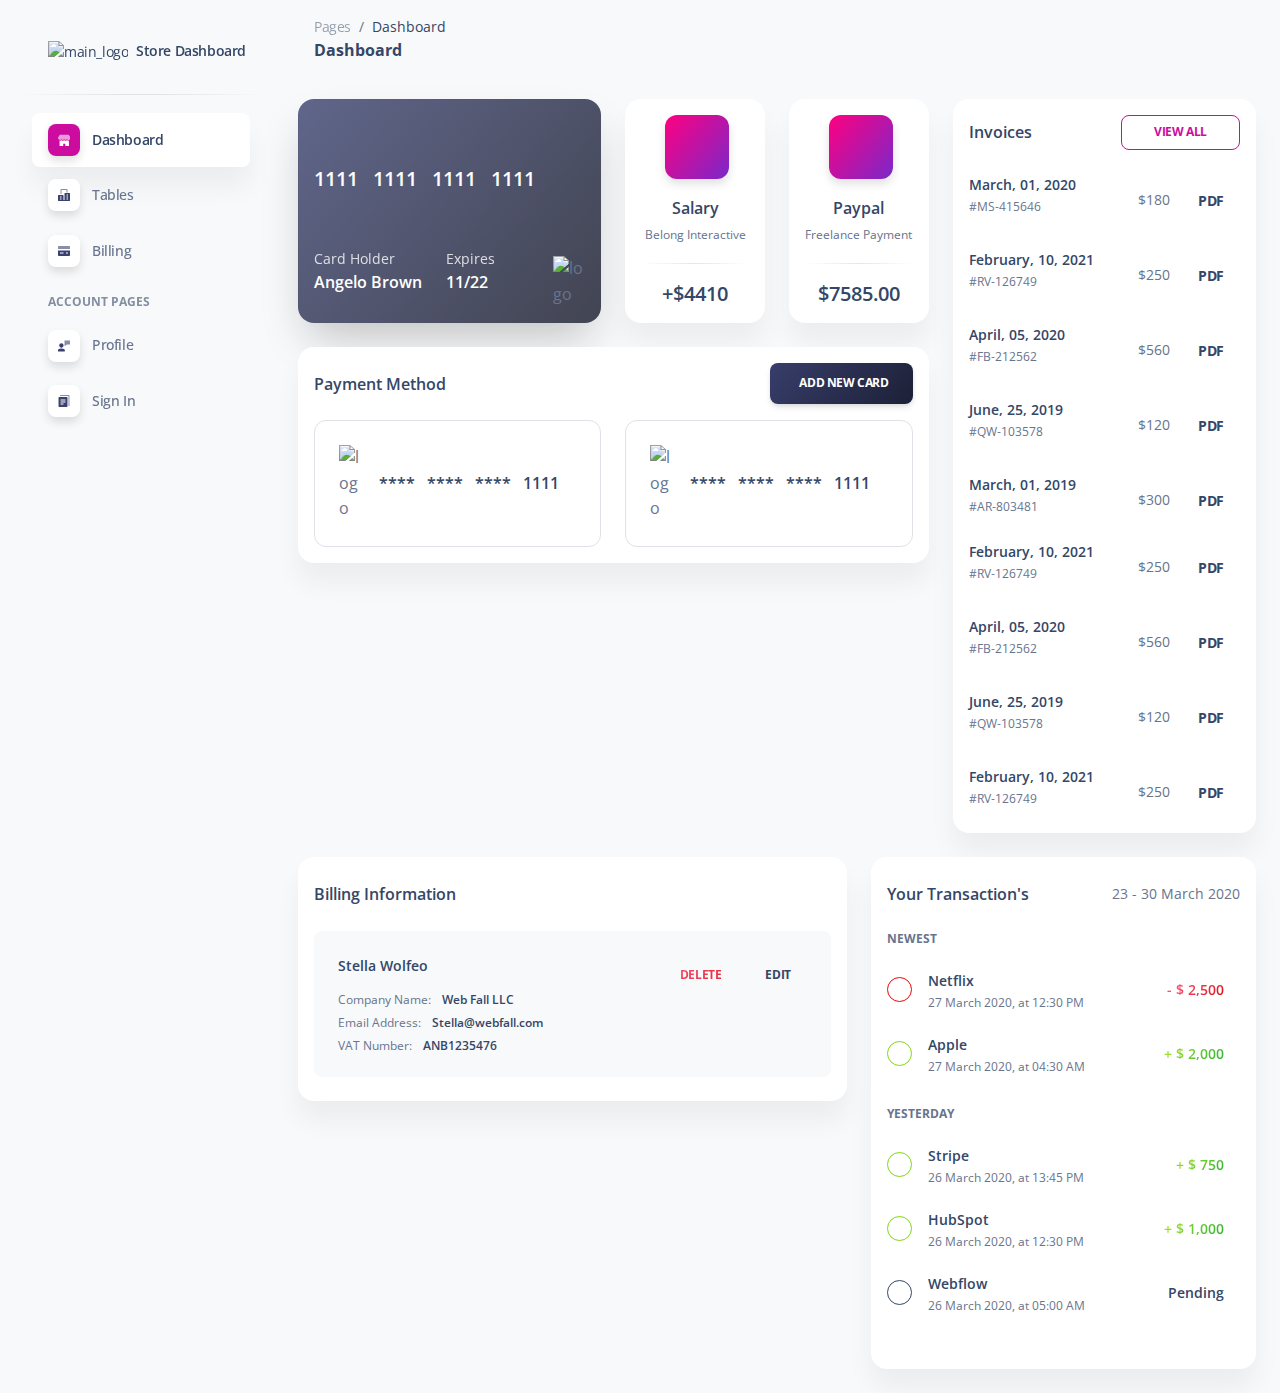
==== commit 0e38d210: "fixed minor things" ====
--- a/billing.html
+++ b/billing.html
@@ -9,7 +9,7 @@
   <link href="https://fonts.googleapis.com/css?family=Open+Sans:300,400,600,700" rel="stylesheet" />
   <!-- Font Awesome Icons -->
   <script src="https://kit.fontawesome.com/42d5adcbca.js" crossorigin="anonymous"></script>
-  <link id="pagestyle" href="style.css" rel="stylesheet"/>
+  <link id="pagestyle" href="styles.css" rel="stylesheet"/>
   <link rel="icon" type="image/png" href="logo-ct-dark.png">
 </head>
 
@@ -147,30 +147,6 @@
            <span class="nav-link-text ms-1">Sign In</span>
           </a>
         </li>
-
-        <!-- Navigation Item - Sign Up -->
-        <li class="nav-item">
-          <a class="nav-link  " href="sign-up.html">
-            <div class="icon icon-shape icon-sm shadow border-radius-md bg-white text-center me-2 d-flex align-items-center justify-content-center">
-              <svg width="12px" height="20px" viewBox="0 0 40 40" version="1.1" xmlns="http://www.w3.org/2000/svg" xmlns:xlink="http://www.w3.org/1999/xlink">
-                <g stroke="none" stroke-width="1" fill="none" fill-rule="evenodd">
-                  <g transform="translate(-1720.000000, -592.000000)" fill="#FFFFFF" fill-rule="nonzero">
-                    <g transform="translate(1716.000000, 291.000000)">
-                      <g transform="translate(4.000000, 301.000000)">
-                        <path class="color-background" d="M39.3,0.706666667 C38.9660984,0.370464027 38.5048767,0.192278529 38.0316667,0.216666667 C14.6516667,1.43666667 6.015,22.2633333 5.93166667,22.4733333 C5.68236407,23.0926189 5.82664679,23.8009159 6.29833333,24.2733333 L15.7266667,33.7016667 C16.2013871,34.1756798 16.9140329,34.3188658 17.535,34.065 C17.7433333,33.98 38.4583333,25.2466667 39.7816667,1.97666667 C39.8087196,1.50414529 39.6335979,1.04240574 39.3,0.706666667 Z M25.69,19.0233333 C24.7367525,19.9768687 23.3029475,20.2622391 22.0572426,19.7463614 C20.8115377,19.2304837 19.9992882,18.0149658 19.9992882,16.6666667 C19.9992882,15.3183676 20.8115377,14.1028496 22.0572426,13.5869719 C23.3029475,13.0710943 24.7367525,13.3564646 25.69,14.31 C26.9912731,15.6116662 26.9912731,17.7216672 25.69,19.0233333 L25.69,19.0233333 Z"></path>
-                        <path class="color-background opacity-6" d="M1.855,31.4066667 C3.05106558,30.2024182 4.79973884,29.7296005 6.43969145,30.1670277 C8.07964407,30.6044549 9.36054508,31.8853559 9.7979723,33.5253085 C10.2353995,35.1652612 9.76258177,36.9139344 8.55833333,38.11 C6.70666667,39.9616667 0,40 0,40 C0,40 0,33.2566667 1.855,31.4066667 Z"></path>
-                        <path class="color-background opacity-6" d="M17.2616667,3.90166667 C12.4943643,3.07192755 7.62174065,4.61673894 4.20333333,8.04166667 C3.31200265,8.94126033 2.53706177,9.94913142 1.89666667,11.0416667 C1.5109569,11.6966059 1.61721591,12.5295394 2.155,13.0666667 L5.47,16.3833333 C8.55036617,11.4946947 12.5559074,7.25476565 17.2616667,3.90166667 L17.2616667,3.90166667 Z"></path>
-                        <path class="color-background opacity-6" d="M36.0983333,22.7383333 C36.9280725,27.5056357 35.3832611,32.3782594 31.9583333,35.7966667 C31.0587397,36.6879974 30.0508686,37.4629382 28.9583333,38.1033333 C28.3033941,38.4890431 27.4704606,38.3827841 26.9333333,37.845 L23.6166667,34.53 C28.5053053,31.4496338 32.7452344,27.4440926 36.0983333,22.7383333 L36.0983333,22.7383333 Z"></path>
-                      </g>
-                    </g>
-                  </g>
-                </g>
-              </svg>
-            </div>
-            <span class="nav-link-text ms-1">Sign Up</span>
-          </a>
-        </li>
-        
       </ul>
          <!-- This div is the collapseable content of the sidenav. It is hidden by default. -->
     </div>
@@ -606,6 +582,7 @@
       </div>
     </div>
   </main>
+
   <!--   Core JS Files   -->
   <script src="assets/js/core/popper.min.js"></script>
   <script src="core/bootstrap.min.js"></script>
--- a/styles.css
+++ b/styles.css
@@ -0,0 +1,26656 @@
+
+:root {
+    --bs-blue: #63B3ED;
+    --bs-indigo: #596CFF;
+    --bs-purple: #6f42c1;
+    --bs-pink: #d63384;
+    --bs-red: #F56565;
+    --bs-orange: #fd7e14;
+    --bs-yellow: #FBD38D;
+    --bs-green: #81E6D9;
+    --bs-teal: #20c997;
+    --bs-cyan: #0dcaf0;
+    --bs-white: #fff;
+    --bs-gray: #6c757d;
+    --bs-gray-dark: #343a40;
+    --bs-gray-100: #f8f9fa;
+    --bs-gray-200: #e9ecef;
+    --bs-gray-300: #dee2e6;
+    --bs-gray-400: #ced4da;
+    --bs-gray-500: #adb5bd;
+    --bs-gray-600: #6c757d;
+    --bs-gray-700: #495057;
+    --bs-gray-800: #343a40;
+    --bs-gray-900: #212529;
+    --bs-primary: #cb0c9f;
+    --bs-secondary: #8392AB;
+    --bs-success: #82d616;
+    --bs-info: #17c1e8;
+    --bs-warning: #fbcf33;
+    --bs-danger: #ea0606;
+    --bs-light: #e9ecef;
+    --bs-dark: #344767;
+    --bs-white: #fff;
+    --bs-primary-rgb: 203, 12, 159;
+    --bs-secondary-rgb: 131, 146, 171;
+    --bs-success-rgb: 130, 214, 22;
+    --bs-info-rgb: 23, 193, 232;
+    --bs-warning-rgb: 251, 207, 51;
+    --bs-danger-rgb: 234, 6, 6;
+    --bs-light-rgb: 233, 236, 239;
+    --bs-dark-rgb: 52, 71, 103;
+    --bs-white-rgb: 255, 255, 255;
+    --bs-white-rgb: 255, 255, 255;
+    --bs-black-rgb: 0, 0, 0;
+    --bs-body-color-rgb: 103, 116, 142;
+    --bs-body-bg-rgb: 255, 255, 255;
+    --bs-font-sans-serif: Open Sans;
+    --bs-font-monospace: SFMono-Regular, Menlo, Monaco, Consolas, "Liberation Mono", "Courier New", monospace;
+    --bs-gradient: linear-gradient(180deg, rgba(255, 255, 255, 0.15), rgba(255, 255, 255, 0));
+    --bs-body-font-family: var(--bs-font-sans-serif);
+    --bs-body-font-size: 1rem;
+    --bs-body-font-weight: 400;
+    --bs-body-line-height: 1.5;
+    --bs-body-color: #67748e;
+    --bs-body-bg: #fff;
+    --bs-border-width: 1px;
+    --bs-border-style: solid;
+    --bs-border-color: #dee2e6;
+    --bs-border-color-translucent: rgba(0, 0, 0, 0.175);
+    --bs-border-radius: 0.375rem;
+    --bs-border-radius-sm: 0.25rem;
+    --bs-border-radius-lg: 0.75rem;
+    --bs-border-radius-xl: 1rem;
+    --bs-border-radius-2xl: 1.5rem;
+    --bs-border-radius-pill: 50rem;
+    --bs-link-color: #cb0c9f;
+    --bs-link-hover-color: #830866;
+    --bs-code-color: #d63384;
+    --bs-highlight-bg: #fcf8e3;
+  }
+  
+  *,
+  *::before,
+  *::after {
+    box-sizing: border-box;
+  }
+  
+  @media (prefers-reduced-motion: no-preference) {
+    :root {
+      scroll-behavior: smooth;
+    }
+  }
+  
+  body {
+    margin: 0;
+    font-family: var(--bs-body-font-family);
+    font-size: var(--bs-body-font-size);
+    font-weight: var(--bs-body-font-weight);
+    line-height: var(--bs-body-line-height);
+    color: var(--bs-body-color);
+    text-align: var(--bs-body-text-align);
+    background-color: var(--bs-body-bg);
+    -webkit-text-size-adjust: 100%;
+    -webkit-tap-highlight-color: rgba(0, 0, 0, 0);
+  }
+  
+  hr {
+    margin: 1rem 0;
+    color: inherit;
+    border: 0;
+    border-top: 1px solid;
+    opacity: 0.25;
+  }
+  
+  h1,
+  .h1,
+  h2,
+  .h2,
+  h3,
+  .h3,
+  h4,
+  .h4,
+  h5,
+  .h5,
+  h6,
+  .h6 {
+    margin-top: 0;
+    margin-bottom: 0.5rem;
+    font-weight: 400;
+    line-height: 1.2;
+    color: #344767;
+  }
+  
+  h1,
+  .h1 {
+    font-size: calc(1.425rem + 2.1vw);
+  }
+  
+  @media (min-width: 1200px) {
+  
+    h1,
+    .h1 {
+      font-size: 3rem;
+    }
+  }
+  
+  h2,
+  .h2 {
+    font-size: calc(1.35rem + 1.2vw);
+  }
+  
+  @media (min-width: 1200px) {
+  
+    h2,
+    .h2 {
+      font-size: 2.25rem;
+    }
+  }
+  
+  h3,
+  .h3 {
+    font-size: calc(1.3125rem + 0.75vw);
+  }
+  
+  @media (min-width: 1200px) {
+  
+    h3,
+    .h3 {
+      font-size: 1.875rem;
+    }
+  }
+  
+  h4,
+  .h4 {
+    font-size: calc(1.275rem + 0.3vw);
+  }
+  
+  @media (min-width: 1200px) {
+  
+    h4,
+    .h4 {
+      font-size: 1.5rem;
+    }
+  }
+  
+  h5,
+  .h5 {
+    font-size: 1.25rem;
+  }
+  
+  h6,
+  .h6 {
+    font-size: 1rem;
+  }
+  
+  p {
+    margin-top: 0;
+    margin-bottom: 1rem;
+  }
+  
+  abbr[title] {
+    text-decoration: underline dotted;
+    cursor: help;
+    text-decoration-skip-ink: none;
+  }
+  
+  address {
+    margin-bottom: 1rem;
+    font-style: normal;
+    line-height: inherit;
+  }
+  
+  ol,
+  ul {
+    padding-left: 2rem;
+  }
+  
+  ol,
+  ul,
+  dl {
+    margin-top: 0;
+    margin-bottom: 1rem;
+  }
+  
+  ol ol,
+  ul ul,
+  ol ul,
+  ul ol {
+    margin-bottom: 0;
+  }
+  
+  dt {
+    font-weight: 600;
+  }
+  
+  dd {
+    margin-bottom: .5rem;
+    margin-left: 0;
+  }
+  
+  blockquote {
+    margin: 0 0 1rem;
+  }
+  
+  b,
+  strong {
+    font-weight: 700;
+  }
+  
+  small,
+  .small {
+    font-size: 0.875em;
+  }
+  
+  mark,
+  .mark {
+    padding: 0.2em;
+    background-color: var(--bs-highlight-bg);
+  }
+  
+  sub,
+  sup {
+    position: relative;
+    font-size: 0.75em;
+    line-height: 0;
+    vertical-align: baseline;
+  }
+  
+  sub {
+    bottom: -.25em;
+  }
+  
+  sup {
+    top: -.5em;
+  }
+  
+  a {
+    color: var(--bs-link-color);
+    text-decoration: none;
+  }
+  
+  a:hover {
+    color: var(--bs-link-hover-color);
+    text-decoration: none;
+  }
+  
+  a:not([href]):not([class]),
+  a:not([href]):not([class]):hover {
+    color: inherit;
+    text-decoration: none;
+  }
+  
+  pre,
+  code,
+  kbd,
+  samp {
+    font-family: var(--bs-font-monospace);
+    font-size: 1em;
+  }
+  
+  pre {
+    display: block;
+    margin-top: 0;
+    margin-bottom: 1rem;
+    overflow: auto;
+    font-size: 0.875em;
+  }
+  
+  pre code {
+    font-size: inherit;
+    color: inherit;
+    word-break: normal;
+  }
+  
+  code {
+    font-size: 0.875em;
+    color: var(--bs-code-color);
+    word-wrap: break-word;
+  }
+  
+  a>code {
+    color: inherit;
+  }
+  
+  kbd {
+    padding: 0.2rem 0.4rem;
+    font-size: 0.875em;
+    color: #fff;
+    background-color: #212529;
+    border-radius: 0.25rem;
+  }
+  
+  kbd kbd {
+    padding: 0;
+    font-size: 1em;
+    font-weight: 600;
+  }
+  
+  figure {
+    margin: 0 0 1rem;
+  }
+  
+  img,
+  svg {
+    vertical-align: middle;
+  }
+  
+  table {
+    caption-side: bottom;
+    border-collapse: collapse;
+  }
+  
+  caption {
+    padding-top: 0.5rem;
+    padding-bottom: 0.5rem;
+    color: #6c757d;
+    text-align: left;
+  }
+  
+  th {
+    text-align: inherit;
+    text-align: -webkit-match-parent;
+  }
+  
+  thead,
+  tbody,
+  tfoot,
+  tr,
+  td,
+  th {
+    border-color: inherit;
+    border-style: solid;
+    border-width: 0;
+  }
+  
+  label {
+    display: inline-block;
+  }
+  
+  button {
+    border-radius: 0;
+  }
+  
+  button:focus:not(:focus-visible) {
+    outline: 0;
+  }
+  
+  input,
+  button,
+  select,
+  optgroup,
+  textarea {
+    margin: 0;
+    font-family: inherit;
+    font-size: inherit;
+    line-height: inherit;
+  }
+  
+  button,
+  select {
+    text-transform: none;
+  }
+  
+  [role="button"] {
+    cursor: pointer;
+  }
+  
+  select {
+    word-wrap: normal;
+  }
+  
+  select:disabled {
+    opacity: 1;
+  }
+  
+  [list]:not([type="date"]):not([type="datetime-local"]):not([type="month"]):not([type="week"]):not([type="time"])::-webkit-calendar-picker-indicator {
+    display: none !important;
+  }
+  
+  button,
+  [type="button"],
+  [type="reset"],
+  [type="submit"] {
+    -webkit-appearance: button;
+  }
+  
+  button:not(:disabled),
+  [type="button"]:not(:disabled),
+  [type="reset"]:not(:disabled),
+  [type="submit"]:not(:disabled) {
+    cursor: pointer;
+  }
+  
+  ::-moz-focus-inner {
+    padding: 0;
+    border-style: none;
+  }
+  
+  textarea {
+    resize: vertical;
+  }
+  
+  fieldset {
+    min-width: 0;
+    padding: 0;
+    margin: 0;
+    border: 0;
+  }
+  
+  legend {
+    float: left;
+    width: 100%;
+    padding: 0;
+    margin-bottom: 0.5rem;
+    font-size: calc(1.275rem + 0.3vw);
+    line-height: inherit;
+  }
+  
+  @media (min-width: 1200px) {
+    legend {
+      font-size: 1.5rem;
+    }
+  }
+  
+  legend+* {
+    clear: left;
+  }
+  
+  ::-webkit-datetime-edit-fields-wrapper,
+  ::-webkit-datetime-edit-text,
+  ::-webkit-datetime-edit-minute,
+  ::-webkit-datetime-edit-hour-field,
+  ::-webkit-datetime-edit-day-field,
+  ::-webkit-datetime-edit-month-field,
+  ::-webkit-datetime-edit-year-field {
+    padding: 0;
+  }
+  
+  ::-webkit-inner-spin-button {
+    height: auto;
+  }
+  
+  [type="search"] {
+    outline-offset: -2px;
+    -webkit-appearance: textfield;
+  }
+  
+  /* rtl:raw:
+  [type="tel"],
+  [type="url"],
+  [type="email"],
+  [type="number"] {
+    direction: ltr;
+  }
+  */
+  ::-webkit-search-decoration {
+    -webkit-appearance: none;
+  }
+  
+  ::-webkit-color-swatch-wrapper {
+    padding: 0;
+  }
+  
+  ::file-selector-button {
+    font: inherit;
+    -webkit-appearance: button;
+  }
+  
+  output {
+    display: inline-block;
+  }
+  
+  iframe {
+    border: 0;
+  }
+  
+  summary {
+    display: list-item;
+    cursor: pointer;
+  }
+  
+  progress {
+    vertical-align: baseline;
+  }
+  
+  [hidden] {
+    display: none !important;
+  }
+  
+  .lead {
+    font-size: 1.25rem;
+    font-weight: 400;
+  }
+  
+  .display-1 {
+    font-size: calc(1.625rem + 4.5vw);
+    font-weight: 300;
+    line-height: 1.2;
+  }
+  
+  @media (min-width: 1200px) {
+    .display-1 {
+      font-size: 5rem;
+    }
+  }
+  
+  .display-2 {
+    font-size: calc(1.575rem + 3.9vw);
+    font-weight: 300;
+    line-height: 1.2;
+  }
+  
+  @media (min-width: 1200px) {
+    .display-2 {
+      font-size: 4.5rem;
+    }
+  }
+  
+  .display-3 {
+    font-size: calc(1.525rem + 3.3vw);
+    font-weight: 300;
+    line-height: 1.2;
+  }
+  
+  @media (min-width: 1200px) {
+    .display-3 {
+      font-size: 4rem;
+    }
+  }
+  
+  .display-4 {
+    font-size: calc(1.475rem + 2.7vw);
+    font-weight: 300;
+    line-height: 1.2;
+  }
+  
+  @media (min-width: 1200px) {
+    .display-4 {
+      font-size: 3.5rem;
+    }
+  }
+  
+  .display-5 {
+    font-size: calc(1.425rem + 2.1vw);
+    font-weight: 300;
+    line-height: 1.2;
+  }
+  
+  @media (min-width: 1200px) {
+    .display-5 {
+      font-size: 3rem;
+    }
+  }
+  
+  .display-6 {
+    font-size: calc(1.375rem + 1.5vw);
+    font-weight: 300;
+    line-height: 1.2;
+  }
+  
+  @media (min-width: 1200px) {
+    .display-6 {
+      font-size: 2.5rem;
+    }
+  }
+  
+  .list-unstyled {
+    padding-left: 0;
+    list-style: none;
+  }
+  
+  .list-inline {
+    padding-left: 0;
+    list-style: none;
+  }
+  
+  .list-inline-item {
+    display: inline-block;
+  }
+  
+  .list-inline-item:not(:last-child) {
+    margin-right: 0.5rem;
+  }
+  
+  .initialism {
+    font-size: 0.875em;
+    text-transform: uppercase;
+  }
+  
+  .blockquote {
+    margin-bottom: 1rem;
+    font-size: 1.25rem;
+  }
+  
+  .blockquote> :last-child {
+    margin-bottom: 0;
+  }
+  
+  .blockquote-footer {
+    margin-top: -1rem;
+    margin-bottom: 1rem;
+    font-size: 0.875em;
+    color: #6c757d;
+  }
+  
+  .blockquote-footer::before {
+    content: "\2014\00A0";
+  }
+  
+  .img-fluid {
+    max-width: 100%;
+    height: auto;
+  }
+  
+  .img-thumbnail {
+    padding: 0.25rem;
+    background-color: #fff;
+    border: 1px solid #dee2e6;
+    border-radius: 0.5rem;
+    max-width: 100%;
+    height: auto;
+  }
+  
+  .figure {
+    display: inline-block;
+  }
+  
+  .figure-img {
+    margin-bottom: 0.5rem;
+    line-height: 1;
+  }
+  
+  .figure-caption {
+    font-size: 0.875em;
+    color: #6c757d;
+  }
+  
+  .container,
+  .container-fluid,
+  .container-sm,
+  .container-md,
+  .container-lg,
+  .container-xl,
+  .container-xxl {
+    --bs-gutter-x: 1.5rem;
+    --bs-gutter-y: 0;
+    width: 100%;
+    padding-right: calc(var(--bs-gutter-x) * .5);
+    padding-left: calc(var(--bs-gutter-x) * .5);
+    margin-right: auto;
+    margin-left: auto;
+  }
+  
+  @media (min-width: 576px) {
+  
+    .container,
+    .container-sm {
+      max-width: 540px;
+    }
+  }
+  
+  @media (min-width: 768px) {
+  
+    .container,
+    .container-sm,
+    .container-md {
+      max-width: 720px;
+    }
+  }
+  
+  @media (min-width: 992px) {
+  
+    .container,
+    .container-sm,
+    .container-md,
+    .container-lg {
+      max-width: 960px;
+    }
+  }
+  
+  @media (min-width: 1200px) {
+  
+    .container,
+    .container-sm,
+    .container-md,
+    .container-lg,
+    .container-xl {
+      max-width: 1140px;
+    }
+  }
+  
+  @media (min-width: 1400px) {
+  
+    .container,
+    .container-sm,
+    .container-md,
+    .container-lg,
+    .container-xl,
+    .container-xxl {
+      max-width: 1320px;
+    }
+  }
+  
+  .row {
+    --bs-gutter-x: 1.5rem;
+    --bs-gutter-y: 0;
+    display: flex;
+    flex-wrap: wrap;
+    margin-top: calc(-1 * var(--bs-gutter-y));
+    margin-right: calc(-.5 * var(--bs-gutter-x));
+    margin-left: calc(-.5 * var(--bs-gutter-x));
+  }
+  
+  .row>* {
+    flex-shrink: 0;
+    width: 100%;
+    max-width: 100%;
+    padding-right: calc(var(--bs-gutter-x) * .5);
+    padding-left: calc(var(--bs-gutter-x) * .5);
+    margin-top: var(--bs-gutter-y);
+  }
+  
+  .col {
+    flex: 1 0 0%;
+  }
+  
+  .row-cols-auto>* {
+    flex: 0 0 auto;
+    width: auto;
+  }
+  
+  .row-cols-1>* {
+    flex: 0 0 auto;
+    width: 100%;
+  }
+  
+  .row-cols-2>* {
+    flex: 0 0 auto;
+    width: 50%;
+  }
+  
+  .row-cols-3>* {
+    flex: 0 0 auto;
+    width: 33.333333%;
+  }
+  
+  .row-cols-4>* {
+    flex: 0 0 auto;
+    width: 25%;
+  }
+  
+  .row-cols-5>* {
+    flex: 0 0 auto;
+    width: 20%;
+  }
+  
+  .row-cols-6>* {
+    flex: 0 0 auto;
+    width: 16.666667%;
+  }
+  
+  .col-auto {
+    flex: 0 0 auto;
+    width: auto;
+  }
+  
+  .col-1 {
+    flex: 0 0 auto;
+    width: 8.333333%;
+  }
+  
+  .col-2 {
+    flex: 0 0 auto;
+    width: 16.666667%;
+  }
+  
+  .col-3 {
+    flex: 0 0 auto;
+    width: 25%;
+  }
+  
+  .col-4 {
+    flex: 0 0 auto;
+    width: 33.333333%;
+  }
+  
+  .col-5 {
+    flex: 0 0 auto;
+    width: 41.666667%;
+  }
+  
+  .col-6 {
+    flex: 0 0 auto;
+    width: 50%;
+  }
+  
+  .col-7 {
+    flex: 0 0 auto;
+    width: 58.333333%;
+  }
+  
+  .col-8 {
+    flex: 0 0 auto;
+    width: 66.666667%;
+  }
+  
+  .col-9 {
+    flex: 0 0 auto;
+    width: 75%;
+  }
+  
+  .col-10 {
+    flex: 0 0 auto;
+    width: 83.333333%;
+  }
+  
+  .col-11 {
+    flex: 0 0 auto;
+    width: 91.666667%;
+  }
+  
+  .col-12 {
+    flex: 0 0 auto;
+    width: 100%;
+  }
+  
+  .offset-1 {
+    margin-left: 8.333333%;
+  }
+  
+  .offset-2 {
+    margin-left: 16.666667%;
+  }
+  
+  .offset-3 {
+    margin-left: 25%;
+  }
+  
+  .offset-4 {
+    margin-left: 33.333333%;
+  }
+  
+  .offset-5 {
+    margin-left: 41.666667%;
+  }
+  
+  .offset-6 {
+    margin-left: 50%;
+  }
+  
+  .offset-7 {
+    margin-left: 58.333333%;
+  }
+  
+  .offset-8 {
+    margin-left: 66.666667%;
+  }
+  
+  .offset-9 {
+    margin-left: 75%;
+  }
+  
+  .offset-10 {
+    margin-left: 83.333333%;
+  }
+  
+  .offset-11 {
+    margin-left: 91.666667%;
+  }
+  
+  .g-0,
+  .gx-0 {
+    --bs-gutter-x: 0;
+  }
+  
+  .g-0,
+  .gy-0 {
+    --bs-gutter-y: 0;
+  }
+  
+  .g-1,
+  .gx-1 {
+    --bs-gutter-x: 0.25rem;
+  }
+  
+  .g-1,
+  .gy-1 {
+    --bs-gutter-y: 0.25rem;
+  }
+  
+  .g-2,
+  .gx-2 {
+    --bs-gutter-x: 0.5rem;
+  }
+  
+  .g-2,
+  .gy-2 {
+    --bs-gutter-y: 0.5rem;
+  }
+  
+  .g-3,
+  .gx-3 {
+    --bs-gutter-x: 1rem;
+  }
+  
+  .g-3,
+  .gy-3 {
+    --bs-gutter-y: 1rem;
+  }
+  
+  .g-4,
+  .gx-4 {
+    --bs-gutter-x: 1.5rem;
+  }
+  
+  .g-4,
+  .gy-4 {
+    --bs-gutter-y: 1.5rem;
+  }
+  
+  .g-5,
+  .gx-5 {
+    --bs-gutter-x: 3rem;
+  }
+  
+  .g-5,
+  .gy-5 {
+    --bs-gutter-y: 3rem;
+  }
+  
+  .g-6,
+  .gx-6 {
+    --bs-gutter-x: 4rem;
+  }
+  
+  .g-6,
+  .gy-6 {
+    --bs-gutter-y: 4rem;
+  }
+  
+  .g-7,
+  .gx-7 {
+    --bs-gutter-x: 6rem;
+  }
+  
+  .g-7,
+  .gy-7 {
+    --bs-gutter-y: 6rem;
+  }
+  
+  .g-8,
+  .gx-8 {
+    --bs-gutter-x: 8rem;
+  }
+  
+  .g-8,
+  .gy-8 {
+    --bs-gutter-y: 8rem;
+  }
+  
+  .g-9,
+  .gx-9 {
+    --bs-gutter-x: 10rem;
+  }
+  
+  .g-9,
+  .gy-9 {
+    --bs-gutter-y: 10rem;
+  }
+  
+  .g-10,
+  .gx-10 {
+    --bs-gutter-x: 12rem;
+  }
+  
+  .g-10,
+  .gy-10 {
+    --bs-gutter-y: 12rem;
+  }
+  
+  .g-11,
+  .gx-11 {
+    --bs-gutter-x: 14rem;
+  }
+  
+  .g-11,
+  .gy-11 {
+    --bs-gutter-y: 14rem;
+  }
+  
+  .g-12,
+  .gx-12 {
+    --bs-gutter-x: 16rem;
+  }
+  
+  .g-12,
+  .gy-12 {
+    --bs-gutter-y: 16rem;
+  }
+  
+  @media (min-width: 576px) {
+    .col-sm {
+      flex: 1 0 0%;
+    }
+  
+    .row-cols-sm-auto>* {
+      flex: 0 0 auto;
+      width: auto;
+    }
+  
+    .row-cols-sm-1>* {
+      flex: 0 0 auto;
+      width: 100%;
+    }
+  
+    .row-cols-sm-2>* {
+      flex: 0 0 auto;
+      width: 50%;
+    }
+  
+    .row-cols-sm-3>* {
+      flex: 0 0 auto;
+      width: 33.333333%;
+    }
+  
+    .row-cols-sm-4>* {
+      flex: 0 0 auto;
+      width: 25%;
+    }
+  
+    .row-cols-sm-5>* {
+      flex: 0 0 auto;
+      width: 20%;
+    }
+  
+    .row-cols-sm-6>* {
+      flex: 0 0 auto;
+      width: 16.666667%;
+    }
+  
+    .col-sm-auto {
+      flex: 0 0 auto;
+      width: auto;
+    }
+  
+    .col-sm-1 {
+      flex: 0 0 auto;
+      width: 8.333333%;
+    }
+  
+    .col-sm-2 {
+      flex: 0 0 auto;
+      width: 16.666667%;
+    }
+  
+    .col-sm-3 {
+      flex: 0 0 auto;
+      width: 25%;
+    }
+  
+    .col-sm-4 {
+      flex: 0 0 auto;
+      width: 33.333333%;
+    }
+  
+    .col-sm-5 {
+      flex: 0 0 auto;
+      width: 41.666667%;
+    }
+  
+    .col-sm-6 {
+      flex: 0 0 auto;
+      width: 50%;
+    }
+  
+    .col-sm-7 {
+      flex: 0 0 auto;
+      width: 58.333333%;
+    }
+  
+    .col-sm-8 {
+      flex: 0 0 auto;
+      width: 66.666667%;
+    }
+  
+    .col-sm-9 {
+      flex: 0 0 auto;
+      width: 75%;
+    }
+  
+    .col-sm-10 {
+      flex: 0 0 auto;
+      width: 83.333333%;
+    }
+  
+    .col-sm-11 {
+      flex: 0 0 auto;
+      width: 91.666667%;
+    }
+  
+    .col-sm-12 {
+      flex: 0 0 auto;
+      width: 100%;
+    }
+  
+    .offset-sm-0 {
+      margin-left: 0;
+    }
+  
+    .offset-sm-1 {
+      margin-left: 8.333333%;
+    }
+  
+    .offset-sm-2 {
+      margin-left: 16.666667%;
+    }
+  
+    .offset-sm-3 {
+      margin-left: 25%;
+    }
+  
+    .offset-sm-4 {
+      margin-left: 33.333333%;
+    }
+  
+    .offset-sm-5 {
+      margin-left: 41.666667%;
+    }
+  
+    .offset-sm-6 {
+      margin-left: 50%;
+    }
+  
+    .offset-sm-7 {
+      margin-left: 58.333333%;
+    }
+  
+    .offset-sm-8 {
+      margin-left: 66.666667%;
+    }
+  
+    .offset-sm-9 {
+      margin-left: 75%;
+    }
+  
+    .offset-sm-10 {
+      margin-left: 83.333333%;
+    }
+  
+    .offset-sm-11 {
+      margin-left: 91.666667%;
+    }
+  
+    .g-sm-0,
+    .gx-sm-0 {
+      --bs-gutter-x: 0;
+    }
+  
+    .g-sm-0,
+    .gy-sm-0 {
+      --bs-gutter-y: 0;
+    }
+  
+    .g-sm-1,
+    .gx-sm-1 {
+      --bs-gutter-x: 0.25rem;
+    }
+  
+    .g-sm-1,
+    .gy-sm-1 {
+      --bs-gutter-y: 0.25rem;
+    }
+  
+    .g-sm-2,
+    .gx-sm-2 {
+      --bs-gutter-x: 0.5rem;
+    }
+  
+    .g-sm-2,
+    .gy-sm-2 {
+      --bs-gutter-y: 0.5rem;
+    }
+  
+    .g-sm-3,
+    .gx-sm-3 {
+      --bs-gutter-x: 1rem;
+    }
+  
+    .g-sm-3,
+    .gy-sm-3 {
+      --bs-gutter-y: 1rem;
+    }
+  
+    .g-sm-4,
+    .gx-sm-4 {
+      --bs-gutter-x: 1.5rem;
+    }
+  
+    .g-sm-4,
+    .gy-sm-4 {
+      --bs-gutter-y: 1.5rem;
+    }
+  
+    .g-sm-5,
+    .gx-sm-5 {
+      --bs-gutter-x: 3rem;
+    }
+  
+    .g-sm-5,
+    .gy-sm-5 {
+      --bs-gutter-y: 3rem;
+    }
+  
+    .g-sm-6,
+    .gx-sm-6 {
+      --bs-gutter-x: 4rem;
+    }
+  
+    .g-sm-6,
+    .gy-sm-6 {
+      --bs-gutter-y: 4rem;
+    }
+  
+    .g-sm-7,
+    .gx-sm-7 {
+      --bs-gutter-x: 6rem;
+    }
+  
+    .g-sm-7,
+    .gy-sm-7 {
+      --bs-gutter-y: 6rem;
+    }
+  
+    .g-sm-8,
+    .gx-sm-8 {
+      --bs-gutter-x: 8rem;
+    }
+  
+    .g-sm-8,
+    .gy-sm-8 {
+      --bs-gutter-y: 8rem;
+    }
+  
+    .g-sm-9,
+    .gx-sm-9 {
+      --bs-gutter-x: 10rem;
+    }
+  
+    .g-sm-9,
+    .gy-sm-9 {
+      --bs-gutter-y: 10rem;
+    }
+  
+    .g-sm-10,
+    .gx-sm-10 {
+      --bs-gutter-x: 12rem;
+    }
+  
+    .g-sm-10,
+    .gy-sm-10 {
+      --bs-gutter-y: 12rem;
+    }
+  
+    .g-sm-11,
+    .gx-sm-11 {
+      --bs-gutter-x: 14rem;
+    }
+  
+    .g-sm-11,
+    .gy-sm-11 {
+      --bs-gutter-y: 14rem;
+    }
+  
+    .g-sm-12,
+    .gx-sm-12 {
+      --bs-gutter-x: 16rem;
+    }
+  
+    .g-sm-12,
+    .gy-sm-12 {
+      --bs-gutter-y: 16rem;
+    }
+  }
+  
+  @media (min-width: 768px) {
+    .col-md {
+      flex: 1 0 0%;
+    }
+  
+    .row-cols-md-auto>* {
+      flex: 0 0 auto;
+      width: auto;
+    }
+  
+    .row-cols-md-1>* {
+      flex: 0 0 auto;
+      width: 100%;
+    }
+  
+    .row-cols-md-2>* {
+      flex: 0 0 auto;
+      width: 50%;
+    }
+  
+    .row-cols-md-3>* {
+      flex: 0 0 auto;
+      width: 33.333333%;
+    }
+  
+    .row-cols-md-4>* {
+      flex: 0 0 auto;
+      width: 25%;
+    }
+  
+    .row-cols-md-5>* {
+      flex: 0 0 auto;
+      width: 20%;
+    }
+  
+    .row-cols-md-6>* {
+      flex: 0 0 auto;
+      width: 16.666667%;
+    }
+  
+    .col-md-auto {
+      flex: 0 0 auto;
+      width: auto;
+    }
+  
+    .col-md-1 {
+      flex: 0 0 auto;
+      width: 8.333333%;
+    }
+  
+    .col-md-2 {
+      flex: 0 0 auto;
+      width: 16.666667%;
+    }
+  
+    .col-md-3 {
+      flex: 0 0 auto;
+      width: 25%;
+    }
+  
+    .col-md-4 {
+      flex: 0 0 auto;
+      width: 33.333333%;
+    }
+  
+    .col-md-5 {
+      flex: 0 0 auto;
+      width: 41.666667%;
+    }
+  
+    .col-md-6 {
+      flex: 0 0 auto;
+      width: 50%;
+    }
+  
+    .col-md-7 {
+      flex: 0 0 auto;
+      width: 58.333333%;
+    }
+  
+    .col-md-8 {
+      flex: 0 0 auto;
+      width: 66.666667%;
+    }
+  
+    .col-md-9 {
+      flex: 0 0 auto;
+      width: 75%;
+    }
+  
+    .col-md-10 {
+      flex: 0 0 auto;
+      width: 83.333333%;
+    }
+  
+    .col-md-11 {
+      flex: 0 0 auto;
+      width: 91.666667%;
+    }
+  
+    .col-md-12 {
+      flex: 0 0 auto;
+      width: 100%;
+    }
+  
+    .offset-md-0 {
+      margin-left: 0;
+    }
+  
+    .offset-md-1 {
+      margin-left: 8.333333%;
+    }
+  
+    .offset-md-2 {
+      margin-left: 16.666667%;
+    }
+  
+    .offset-md-3 {
+      margin-left: 25%;
+    }
+  
+    .offset-md-4 {
+      margin-left: 33.333333%;
+    }
+  
+    .offset-md-5 {
+      margin-left: 41.666667%;
+    }
+  
+    .offset-md-6 {
+      margin-left: 50%;
+    }
+  
+    .offset-md-7 {
+      margin-left: 58.333333%;
+    }
+  
+    .offset-md-8 {
+      margin-left: 66.666667%;
+    }
+  
+    .offset-md-9 {
+      margin-left: 75%;
+    }
+  
+    .offset-md-10 {
+      margin-left: 83.333333%;
+    }
+  
+    .offset-md-11 {
+      margin-left: 91.666667%;
+    }
+  
+    .g-md-0,
+    .gx-md-0 {
+      --bs-gutter-x: 0;
+    }
+  
+    .g-md-0,
+    .gy-md-0 {
+      --bs-gutter-y: 0;
+    }
+  
+    .g-md-1,
+    .gx-md-1 {
+      --bs-gutter-x: 0.25rem;
+    }
+  
+    .g-md-1,
+    .gy-md-1 {
+      --bs-gutter-y: 0.25rem;
+    }
+  
+    .g-md-2,
+    .gx-md-2 {
+      --bs-gutter-x: 0.5rem;
+    }
+  
+    .g-md-2,
+    .gy-md-2 {
+      --bs-gutter-y: 0.5rem;
+    }
+  
+    .g-md-3,
+    .gx-md-3 {
+      --bs-gutter-x: 1rem;
+    }
+  
+    .g-md-3,
+    .gy-md-3 {
+      --bs-gutter-y: 1rem;
+    }
+  
+    .g-md-4,
+    .gx-md-4 {
+      --bs-gutter-x: 1.5rem;
+    }
+  
+    .g-md-4,
+    .gy-md-4 {
+      --bs-gutter-y: 1.5rem;
+    }
+  
+    .g-md-5,
+    .gx-md-5 {
+      --bs-gutter-x: 3rem;
+    }
+  
+    .g-md-5,
+    .gy-md-5 {
+      --bs-gutter-y: 3rem;
+    }
+  
+    .g-md-6,
+    .gx-md-6 {
+      --bs-gutter-x: 4rem;
+    }
+  
+    .g-md-6,
+    .gy-md-6 {
+      --bs-gutter-y: 4rem;
+    }
+  
+    .g-md-7,
+    .gx-md-7 {
+      --bs-gutter-x: 6rem;
+    }
+  
+    .g-md-7,
+    .gy-md-7 {
+      --bs-gutter-y: 6rem;
+    }
+  
+    .g-md-8,
+    .gx-md-8 {
+      --bs-gutter-x: 8rem;
+    }
+  
+    .g-md-8,
+    .gy-md-8 {
+      --bs-gutter-y: 8rem;
+    }
+  
+    .g-md-9,
+    .gx-md-9 {
+      --bs-gutter-x: 10rem;
+    }
+  
+    .g-md-9,
+    .gy-md-9 {
+      --bs-gutter-y: 10rem;
+    }
+  
+    .g-md-10,
+    .gx-md-10 {
+      --bs-gutter-x: 12rem;
+    }
+  
+    .g-md-10,
+    .gy-md-10 {
+      --bs-gutter-y: 12rem;
+    }
+  
+    .g-md-11,
+    .gx-md-11 {
+      --bs-gutter-x: 14rem;
+    }
+  
+    .g-md-11,
+    .gy-md-11 {
+      --bs-gutter-y: 14rem;
+    }
+  
+    .g-md-12,
+    .gx-md-12 {
+      --bs-gutter-x: 16rem;
+    }
+  
+    .g-md-12,
+    .gy-md-12 {
+      --bs-gutter-y: 16rem;
+    }
+  }
+  
+  @media (min-width: 992px) {
+    .col-lg {
+      flex: 1 0 0%;
+    }
+  
+    .row-cols-lg-auto>* {
+      flex: 0 0 auto;
+      width: auto;
+    }
+  
+    .row-cols-lg-1>* {
+      flex: 0 0 auto;
+      width: 100%;
+    }
+  
+    .row-cols-lg-2>* {
+      flex: 0 0 auto;
+      width: 50%;
+    }
+  
+    .row-cols-lg-3>* {
+      flex: 0 0 auto;
+      width: 33.333333%;
+    }
+  
+    .row-cols-lg-4>* {
+      flex: 0 0 auto;
+      width: 25%;
+    }
+  
+    .row-cols-lg-5>* {
+      flex: 0 0 auto;
+      width: 20%;
+    }
+  
+    .row-cols-lg-6>* {
+      flex: 0 0 auto;
+      width: 16.666667%;
+    }
+  
+    .col-lg-auto {
+      flex: 0 0 auto;
+      width: auto;
+    }
+  
+    .col-lg-1 {
+      flex: 0 0 auto;
+      width: 8.333333%;
+    }
+  
+    .col-lg-2 {
+      flex: 0 0 auto;
+      width: 16.666667%;
+    }
+  
+    .col-lg-3 {
+      flex: 0 0 auto;
+      width: 25%;
+    }
+  
+    .col-lg-4 {
+      flex: 0 0 auto;
+      width: 33.333333%;
+    }
+  
+    .col-lg-5 {
+      flex: 0 0 auto;
+      width: 41.666667%;
+    }
+  
+    .col-lg-6 {
+      flex: 0 0 auto;
+      width: 50%;
+    }
+  
+    .col-lg-7 {
+      flex: 0 0 auto;
+      width: 58.333333%;
+    }
+  
+    .col-lg-8 {
+      flex: 0 0 auto;
+      width: 66.666667%;
+    }
+  
+    .col-lg-9 {
+      flex: 0 0 auto;
+      width: 75%;
+    }
+  
+    .col-lg-10 {
+      flex: 0 0 auto;
+      width: 83.333333%;
+    }
+  
+    .col-lg-11 {
+      flex: 0 0 auto;
+      width: 91.666667%;
+    }
+  
+    .col-lg-12 {
+      flex: 0 0 auto;
+      width: 100%;
+    }
+  
+    .offset-lg-0 {
+      margin-left: 0;
+    }
+  
+    .offset-lg-1 {
+      margin-left: 8.333333%;
+    }
+  
+    .offset-lg-2 {
+      margin-left: 16.666667%;
+    }
+  
+    .offset-lg-3 {
+      margin-left: 25%;
+    }
+  
+    .offset-lg-4 {
+      margin-left: 33.333333%;
+    }
+  
+    .offset-lg-5 {
+      margin-left: 41.666667%;
+    }
+  
+    .offset-lg-6 {
+      margin-left: 50%;
+    }
+  
+    .offset-lg-7 {
+      margin-left: 58.333333%;
+    }
+  
+    .offset-lg-8 {
+      margin-left: 66.666667%;
+    }
+  
+    .offset-lg-9 {
+      margin-left: 75%;
+    }
+  
+    .offset-lg-10 {
+      margin-left: 83.333333%;
+    }
+  
+    .offset-lg-11 {
+      margin-left: 91.666667%;
+    }
+  
+    .g-lg-0,
+    .gx-lg-0 {
+      --bs-gutter-x: 0;
+    }
+  
+    .g-lg-0,
+    .gy-lg-0 {
+      --bs-gutter-y: 0;
+    }
+  
+    .g-lg-1,
+    .gx-lg-1 {
+      --bs-gutter-x: 0.25rem;
+    }
+  
+    .g-lg-1,
+    .gy-lg-1 {
+      --bs-gutter-y: 0.25rem;
+    }
+  
+    .g-lg-2,
+    .gx-lg-2 {
+      --bs-gutter-x: 0.5rem;
+    }
+  
+    .g-lg-2,
+    .gy-lg-2 {
+      --bs-gutter-y: 0.5rem;
+    }
+  
+    .g-lg-3,
+    .gx-lg-3 {
+      --bs-gutter-x: 1rem;
+    }
+  
+    .g-lg-3,
+    .gy-lg-3 {
+      --bs-gutter-y: 1rem;
+    }
+  
+    .g-lg-4,
+    .gx-lg-4 {
+      --bs-gutter-x: 1.5rem;
+    }
+  
+    .g-lg-4,
+    .gy-lg-4 {
+      --bs-gutter-y: 1.5rem;
+    }
+  
+    .g-lg-5,
+    .gx-lg-5 {
+      --bs-gutter-x: 3rem;
+    }
+  
+    .g-lg-5,
+    .gy-lg-5 {
+      --bs-gutter-y: 3rem;
+    }
+  
+    .g-lg-6,
+    .gx-lg-6 {
+      --bs-gutter-x: 4rem;
+    }
+  
+    .g-lg-6,
+    .gy-lg-6 {
+      --bs-gutter-y: 4rem;
+    }
+  
+    .g-lg-7,
+    .gx-lg-7 {
+      --bs-gutter-x: 6rem;
+    }
+  
+    .g-lg-7,
+    .gy-lg-7 {
+      --bs-gutter-y: 6rem;
+    }
+  
+    .g-lg-8,
+    .gx-lg-8 {
+      --bs-gutter-x: 8rem;
+    }
+  
+    .g-lg-8,
+    .gy-lg-8 {
+      --bs-gutter-y: 8rem;
+    }
+  
+    .g-lg-9,
+    .gx-lg-9 {
+      --bs-gutter-x: 10rem;
+    }
+  
+    .g-lg-9,
+    .gy-lg-9 {
+      --bs-gutter-y: 10rem;
+    }
+  
+    .g-lg-10,
+    .gx-lg-10 {
+      --bs-gutter-x: 12rem;
+    }
+  
+    .g-lg-10,
+    .gy-lg-10 {
+      --bs-gutter-y: 12rem;
+    }
+  
+    .g-lg-11,
+    .gx-lg-11 {
+      --bs-gutter-x: 14rem;
+    }
+  
+    .g-lg-11,
+    .gy-lg-11 {
+      --bs-gutter-y: 14rem;
+    }
+  
+    .g-lg-12,
+    .gx-lg-12 {
+      --bs-gutter-x: 16rem;
+    }
+  
+    .g-lg-12,
+    .gy-lg-12 {
+      --bs-gutter-y: 16rem;
+    }
+  }
+  
+  @media (min-width: 1200px) {
+    .col-xl {
+      flex: 1 0 0%;
+    }
+  
+    .row-cols-xl-auto>* {
+      flex: 0 0 auto;
+      width: auto;
+    }
+  
+    .row-cols-xl-1>* {
+      flex: 0 0 auto;
+      width: 100%;
+    }
+  
+    .row-cols-xl-2>* {
+      flex: 0 0 auto;
+      width: 50%;
+    }
+  
+    .row-cols-xl-3>* {
+      flex: 0 0 auto;
+      width: 33.333333%;
+    }
+  
+    .row-cols-xl-4>* {
+      flex: 0 0 auto;
+      width: 25%;
+    }
+  
+    .row-cols-xl-5>* {
+      flex: 0 0 auto;
+      width: 20%;
+    }
+  
+    .row-cols-xl-6>* {
+      flex: 0 0 auto;
+      width: 16.666667%;
+    }
+  
+    .col-xl-auto {
+      flex: 0 0 auto;
+      width: auto;
+    }
+  
+    .col-xl-1 {
+      flex: 0 0 auto;
+      width: 8.333333%;
+    }
+  
+    .col-xl-2 {
+      flex: 0 0 auto;
+      width: 16.666667%;
+    }
+  
+    .col-xl-3 {
+      flex: 0 0 auto;
+      width: 25%;
+    }
+  
+    .col-xl-4 {
+      flex: 0 0 auto;
+      width: 33.333333%;
+    }
+  
+    .col-xl-5 {
+      flex: 0 0 auto;
+      width: 41.666667%;
+    }
+  
+    .col-xl-6 {
+      flex: 0 0 auto;
+      width: 50%;
+    }
+  
+    .col-xl-7 {
+      flex: 0 0 auto;
+      width: 58.333333%;
+    }
+  
+    .col-xl-8 {
+      flex: 0 0 auto;
+      width: 66.666667%;
+    }
+  
+    .col-xl-9 {
+      flex: 0 0 auto;
+      width: 75%;
+    }
+  
+    .col-xl-10 {
+      flex: 0 0 auto;
+      width: 83.333333%;
+    }
+  
+    .col-xl-11 {
+      flex: 0 0 auto;
+      width: 91.666667%;
+    }
+  
+    .col-xl-12 {
+      flex: 0 0 auto;
+      width: 100%;
+    }
+  
+    .offset-xl-0 {
+      margin-left: 0;
+    }
+  
+    .offset-xl-1 {
+      margin-left: 8.333333%;
+    }
+  
+    .offset-xl-2 {
+      margin-left: 16.666667%;
+    }
+  
+    .offset-xl-3 {
+      margin-left: 25%;
+    }
+  
+    .offset-xl-4 {
+      margin-left: 33.333333%;
+    }
+  
+    .offset-xl-5 {
+      margin-left: 41.666667%;
+    }
+  
+    .offset-xl-6 {
+      margin-left: 50%;
+    }
+  
+    .offset-xl-7 {
+      margin-left: 58.333333%;
+    }
+  
+    .offset-xl-8 {
+      margin-left: 66.666667%;
+    }
+  
+    .offset-xl-9 {
+      margin-left: 75%;
+    }
+  
+    .offset-xl-10 {
+      margin-left: 83.333333%;
+    }
+  
+    .offset-xl-11 {
+      margin-left: 91.666667%;
+    }
+  
+    .g-xl-0,
+    .gx-xl-0 {
+      --bs-gutter-x: 0;
+    }
+  
+    .g-xl-0,
+    .gy-xl-0 {
+      --bs-gutter-y: 0;
+    }
+  
+    .g-xl-1,
+    .gx-xl-1 {
+      --bs-gutter-x: 0.25rem;
+    }
+  
+    .g-xl-1,
+    .gy-xl-1 {
+      --bs-gutter-y: 0.25rem;
+    }
+  
+    .g-xl-2,
+    .gx-xl-2 {
+      --bs-gutter-x: 0.5rem;
+    }
+  
+    .g-xl-2,
+    .gy-xl-2 {
+      --bs-gutter-y: 0.5rem;
+    }
+  
+    .g-xl-3,
+    .gx-xl-3 {
+      --bs-gutter-x: 1rem;
+    }
+  
+    .g-xl-3,
+    .gy-xl-3 {
+      --bs-gutter-y: 1rem;
+    }
+  
+    .g-xl-4,
+    .gx-xl-4 {
+      --bs-gutter-x: 1.5rem;
+    }
+  
+    .g-xl-4,
+    .gy-xl-4 {
+      --bs-gutter-y: 1.5rem;
+    }
+  
+    .g-xl-5,
+    .gx-xl-5 {
+      --bs-gutter-x: 3rem;
+    }
+  
+    .g-xl-5,
+    .gy-xl-5 {
+      --bs-gutter-y: 3rem;
+    }
+  
+    .g-xl-6,
+    .gx-xl-6 {
+      --bs-gutter-x: 4rem;
+    }
+  
+    .g-xl-6,
+    .gy-xl-6 {
+      --bs-gutter-y: 4rem;
+    }
+  
+    .g-xl-7,
+    .gx-xl-7 {
+      --bs-gutter-x: 6rem;
+    }
+  
+    .g-xl-7,
+    .gy-xl-7 {
+      --bs-gutter-y: 6rem;
+    }
+  
+    .g-xl-8,
+    .gx-xl-8 {
+      --bs-gutter-x: 8rem;
+    }
+  
+    .g-xl-8,
+    .gy-xl-8 {
+      --bs-gutter-y: 8rem;
+    }
+  
+    .g-xl-9,
+    .gx-xl-9 {
+      --bs-gutter-x: 10rem;
+    }
+  
+    .g-xl-9,
+    .gy-xl-9 {
+      --bs-gutter-y: 10rem;
+    }
+  
+    .g-xl-10,
+    .gx-xl-10 {
+      --bs-gutter-x: 12rem;
+    }
+  
+    .g-xl-10,
+    .gy-xl-10 {
+      --bs-gutter-y: 12rem;
+    }
+  
+    .g-xl-11,
+    .gx-xl-11 {
+      --bs-gutter-x: 14rem;
+    }
+  
+    .g-xl-11,
+    .gy-xl-11 {
+      --bs-gutter-y: 14rem;
+    }
+  
+    .g-xl-12,
+    .gx-xl-12 {
+      --bs-gutter-x: 16rem;
+    }
+  
+    .g-xl-12,
+    .gy-xl-12 {
+      --bs-gutter-y: 16rem;
+    }
+  }
+  
+  @media (min-width: 1400px) {
+    .col-xxl {
+      flex: 1 0 0%;
+    }
+  
+    .row-cols-xxl-auto>* {
+      flex: 0 0 auto;
+      width: auto;
+    }
+  
+    .row-cols-xxl-1>* {
+      flex: 0 0 auto;
+      width: 100%;
+    }
+  
+    .row-cols-xxl-2>* {
+      flex: 0 0 auto;
+      width: 50%;
+    }
+  
+    .row-cols-xxl-3>* {
+      flex: 0 0 auto;
+      width: 33.333333%;
+    }
+  
+    .row-cols-xxl-4>* {
+      flex: 0 0 auto;
+      width: 25%;
+    }
+  
+    .row-cols-xxl-5>* {
+      flex: 0 0 auto;
+      width: 20%;
+    }
+  
+    .row-cols-xxl-6>* {
+      flex: 0 0 auto;
+      width: 16.666667%;
+    }
+  
+    .col-xxl-auto {
+      flex: 0 0 auto;
+      width: auto;
+    }
+  
+    .col-xxl-1 {
+      flex: 0 0 auto;
+      width: 8.333333%;
+    }
+  
+    .col-xxl-2 {
+      flex: 0 0 auto;
+      width: 16.666667%;
+    }
+  
+    .col-xxl-3 {
+      flex: 0 0 auto;
+      width: 25%;
+    }
+  
+    .col-xxl-4 {
+      flex: 0 0 auto;
+      width: 33.333333%;
+    }
+  
+    .col-xxl-5 {
+      flex: 0 0 auto;
+      width: 41.666667%;
+    }
+  
+    .col-xxl-6 {
+      flex: 0 0 auto;
+      width: 50%;
+    }
+  
+    .col-xxl-7 {
+      flex: 0 0 auto;
+      width: 58.333333%;
+    }
+  
+    .col-xxl-8 {
+      flex: 0 0 auto;
+      width: 66.666667%;
+    }
+  
+    .col-xxl-9 {
+      flex: 0 0 auto;
+      width: 75%;
+    }
+  
+    .col-xxl-10 {
+      flex: 0 0 auto;
+      width: 83.333333%;
+    }
+  
+    .col-xxl-11 {
+      flex: 0 0 auto;
+      width: 91.666667%;
+    }
+  
+    .col-xxl-12 {
+      flex: 0 0 auto;
+      width: 100%;
+    }
+  
+    .offset-xxl-0 {
+      margin-left: 0;
+    }
+  
+    .offset-xxl-1 {
+      margin-left: 8.333333%;
+    }
+  
+    .offset-xxl-2 {
+      margin-left: 16.666667%;
+    }
+  
+    .offset-xxl-3 {
+      margin-left: 25%;
+    }
+  
+    .offset-xxl-4 {
+      margin-left: 33.333333%;
+    }
+  
+    .offset-xxl-5 {
+      margin-left: 41.666667%;
+    }
+  
+    .offset-xxl-6 {
+      margin-left: 50%;
+    }
+  
+    .offset-xxl-7 {
+      margin-left: 58.333333%;
+    }
+  
+    .offset-xxl-8 {
+      margin-left: 66.666667%;
+    }
+  
+    .offset-xxl-9 {
+      margin-left: 75%;
+    }
+  
+    .offset-xxl-10 {
+      margin-left: 83.333333%;
+    }
+  
+    .offset-xxl-11 {
+      margin-left: 91.666667%;
+    }
+  
+    .g-xxl-0,
+    .gx-xxl-0 {
+      --bs-gutter-x: 0;
+    }
+  
+    .g-xxl-0,
+    .gy-xxl-0 {
+      --bs-gutter-y: 0;
+    }
+  
+    .g-xxl-1,
+    .gx-xxl-1 {
+      --bs-gutter-x: 0.25rem;
+    }
+  
+    .g-xxl-1,
+    .gy-xxl-1 {
+      --bs-gutter-y: 0.25rem;
+    }
+  
+    .g-xxl-2,
+    .gx-xxl-2 {
+      --bs-gutter-x: 0.5rem;
+    }
+  
+    .g-xxl-2,
+    .gy-xxl-2 {
+      --bs-gutter-y: 0.5rem;
+    }
+  
+    .g-xxl-3,
+    .gx-xxl-3 {
+      --bs-gutter-x: 1rem;
+    }
+  
+    .g-xxl-3,
+    .gy-xxl-3 {
+      --bs-gutter-y: 1rem;
+    }
+  
+    .g-xxl-4,
+    .gx-xxl-4 {
+      --bs-gutter-x: 1.5rem;
+    }
+  
+    .g-xxl-4,
+    .gy-xxl-4 {
+      --bs-gutter-y: 1.5rem;
+    }
+  
+    .g-xxl-5,
+    .gx-xxl-5 {
+      --bs-gutter-x: 3rem;
+    }
+  
+    .g-xxl-5,
+    .gy-xxl-5 {
+      --bs-gutter-y: 3rem;
+    }
+  
+    .g-xxl-6,
+    .gx-xxl-6 {
+      --bs-gutter-x: 4rem;
+    }
+  
+    .g-xxl-6,
+    .gy-xxl-6 {
+      --bs-gutter-y: 4rem;
+    }
+  
+    .g-xxl-7,
+    .gx-xxl-7 {
+      --bs-gutter-x: 6rem;
+    }
+  
+    .g-xxl-7,
+    .gy-xxl-7 {
+      --bs-gutter-y: 6rem;
+    }
+  
+    .g-xxl-8,
+    .gx-xxl-8 {
+      --bs-gutter-x: 8rem;
+    }
+  
+    .g-xxl-8,
+    .gy-xxl-8 {
+      --bs-gutter-y: 8rem;
+    }
+  
+    .g-xxl-9,
+    .gx-xxl-9 {
+      --bs-gutter-x: 10rem;
+    }
+  
+    .g-xxl-9,
+    .gy-xxl-9 {
+      --bs-gutter-y: 10rem;
+    }
+  
+    .g-xxl-10,
+    .gx-xxl-10 {
+      --bs-gutter-x: 12rem;
+    }
+  
+    .g-xxl-10,
+    .gy-xxl-10 {
+      --bs-gutter-y: 12rem;
+    }
+  
+    .g-xxl-11,
+    .gx-xxl-11 {
+      --bs-gutter-x: 14rem;
+    }
+  
+    .g-xxl-11,
+    .gy-xxl-11 {
+      --bs-gutter-y: 14rem;
+    }
+  
+    .g-xxl-12,
+    .gx-xxl-12 {
+      --bs-gutter-x: 16rem;
+    }
+  
+    .g-xxl-12,
+    .gy-xxl-12 {
+      --bs-gutter-y: 16rem;
+    }
+  }
+  
+  .table {
+    --bs-table-color: #67748e;
+    --bs-table-bg: transparent;
+    --bs-table-border-color: #e9ecef;
+    --bs-table-accent-bg: transparent;
+    --bs-table-striped-color: #67748e;
+    --bs-table-striped-bg: rgba(0, 0, 0, 0.05);
+    --bs-table-active-color: #67748e;
+    --bs-table-active-bg: rgba(0, 0, 0, 0.1);
+    --bs-table-hover-color: #67748e;
+    --bs-table-hover-bg: rgba(0, 0, 0, 0.075);
+    width: 100%;
+    margin-bottom: 1rem;
+    color: var(--bs-table-color);
+    vertical-align: top;
+    border-color: var(--bs-table-border-color);
+  }
+  
+  .table> :not(caption)>*>* {
+    padding: 0.5rem 0.5rem;
+    background-color: var(--bs-table-bg);
+    border-bottom-width: 1px;
+    box-shadow: inset 0 0 0 9999px var(--bs-table-accent-bg);
+  }
+  
+  .table>tbody {
+    vertical-align: inherit;
+  }
+  
+  .table>thead {
+    vertical-align: bottom;
+  }
+  
+  .table-group-divider {
+    border-top: 2px solid currentColor;
+  }
+  
+  .caption-top {
+    caption-side: top;
+  }
+  
+  .table-sm> :not(caption)>*>* {
+    padding: 0.25rem 0.25rem;
+  }
+  
+  .table-bordered> :not(caption)>* {
+    border-width: 1px 0;
+  }
+  
+  .table-bordered> :not(caption)>*>* {
+    border-width: 0 1px;
+  }
+  
+  .table-borderless> :not(caption)>*>* {
+    border-bottom-width: 0;
+  }
+  
+  .table-borderless> :not(:first-child) {
+    border-top-width: 0;
+  }
+  
+  .table-striped>tbody>tr:nth-of-type(odd)>* {
+    --bs-table-accent-bg: var(--bs-table-striped-bg);
+    color: var(--bs-table-striped-color);
+  }
+  
+  .table-striped-columns> :not(caption)>tr> :nth-child(even) {
+    --bs-table-accent-bg: var(--bs-table-striped-bg);
+    color: var(--bs-table-striped-color);
+  }
+  
+  .table-active {
+    --bs-table-accent-bg: var(--bs-table-active-bg);
+    color: var(--bs-table-active-color);
+  }
+  
+  .table-hover>tbody>tr:hover>* {
+    --bs-table-accent-bg: var(--bs-table-hover-bg);
+    color: var(--bs-table-hover-color);
+  }
+  
+  .table-primary {
+    --bs-table-color: #000;
+    --bs-table-bg: #f5ceec;
+    --bs-table-border-color: #ddb9d4;
+    --bs-table-striped-bg: #e9c4e0;
+    --bs-table-striped-color: #000;
+    --bs-table-active-bg: #ddb9d4;
+    --bs-table-active-color: #000;
+    --bs-table-hover-bg: #e3bfda;
+    --bs-table-hover-color: #000;
+    color: var(--bs-table-color);
+    border-color: var(--bs-table-border-color);
+  }
+  
+  .table-secondary {
+    --bs-table-color: #000;
+    --bs-table-bg: #e6e9ee;
+    --bs-table-border-color: #cfd2d6;
+    --bs-table-striped-bg: #dbdde2;
+    --bs-table-striped-color: #000;
+    --bs-table-active-bg: #cfd2d6;
+    --bs-table-active-color: #000;
+    --bs-table-hover-bg: #d5d8dc;
+    --bs-table-hover-color: #000;
+    color: var(--bs-table-color);
+    border-color: var(--bs-table-border-color);
+  }
+  
+  .table-success {
+    --bs-table-color: #000;
+    --bs-table-bg: #e6f7d0;
+    --bs-table-border-color: #cfdebb;
+    --bs-table-striped-bg: #dbebc6;
+    --bs-table-striped-color: #000;
+    --bs-table-active-bg: #cfdebb;
+    --bs-table-active-color: #000;
+    --bs-table-hover-bg: #d5e4c0;
+    --bs-table-hover-color: #000;
+    color: var(--bs-table-color);
+    border-color: var(--bs-table-border-color);
+  }
+  
+  .table-info {
+    --bs-table-color: #000;
+    --bs-table-bg: #d1f3fa;
+    --bs-table-border-color: #bcdbe1;
+    --bs-table-striped-bg: #c7e7ee;
+    --bs-table-striped-color: #000;
+    --bs-table-active-bg: #bcdbe1;
+    --bs-table-active-color: #000;
+    --bs-table-hover-bg: #c1e1e7;
+    --bs-table-hover-color: #000;
+    color: var(--bs-table-color);
+    border-color: var(--bs-table-border-color);
+  }
+  
+  .table-warning {
+    --bs-table-color: #000;
+    --bs-table-bg: #fef5d6;
+    --bs-table-border-color: #e5ddc1;
+    --bs-table-striped-bg: #f1e9cb;
+    --bs-table-striped-color: #000;
+    --bs-table-active-bg: #e5ddc1;
+    --bs-table-active-color: #000;
+    --bs-table-hover-bg: #ebe3c6;
+    --bs-table-hover-color: #000;
+    color: var(--bs-table-color);
+    border-color: var(--bs-table-border-color);
+  }
+  
+  .table-danger {
+    --bs-table-color: #000;
+    --bs-table-bg: #fbcdcd;
+    --bs-table-border-color: #e2b9b9;
+    --bs-table-striped-bg: #eec3c3;
+    --bs-table-striped-color: #000;
+    --bs-table-active-bg: #e2b9b9;
+    --bs-table-active-color: #000;
+    --bs-table-hover-bg: #e8bebe;
+    --bs-table-hover-color: #000;
+    color: var(--bs-table-color);
+    border-color: var(--bs-table-border-color);
+  }
+  
+  .table-light {
+    --bs-table-color: #000;
+    --bs-table-bg: #e9ecef;
+    --bs-table-border-color: #d2d4d7;
+    --bs-table-striped-bg: #dde0e3;
+    --bs-table-striped-color: #000;
+    --bs-table-active-bg: #d2d4d7;
+    --bs-table-active-color: #000;
+    --bs-table-hover-bg: #d8dadd;
+    --bs-table-hover-color: #000;
+    color: var(--bs-table-color);
+    border-color: var(--bs-table-border-color);
+  }
+  
+  .table-dark {
+    --bs-table-color: #fff;
+    --bs-table-bg: #344767;
+    --bs-table-border-color: #485976;
+    --bs-table-striped-bg: #3e506f;
+    --bs-table-striped-color: #fff;
+    --bs-table-active-bg: #485976;
+    --bs-table-active-color: #fff;
+    --bs-table-hover-bg: #435572;
+    --bs-table-hover-color: #fff;
+    color: var(--bs-table-color);
+    border-color: var(--bs-table-border-color);
+  }
+  
+  .table-responsive {
+    overflow-x: auto;
+    -webkit-overflow-scrolling: touch;
+  }
+  
+  @media (max-width: 575.98px) {
+    .table-responsive-sm {
+      overflow-x: auto;
+      -webkit-overflow-scrolling: touch;
+    }
+  }
+  
+  @media (max-width: 767.98px) {
+    .table-responsive-md {
+      overflow-x: auto;
+      -webkit-overflow-scrolling: touch;
+    }
+  }
+  
+  @media (max-width: 991.98px) {
+    .table-responsive-lg {
+      overflow-x: auto;
+      -webkit-overflow-scrolling: touch;
+    }
+  }
+  
+  @media (max-width: 1199.98px) {
+    .table-responsive-xl {
+      overflow-x: auto;
+      -webkit-overflow-scrolling: touch;
+    }
+  }
+  
+  @media (max-width: 1399.98px) {
+    .table-responsive-xxl {
+      overflow-x: auto;
+      -webkit-overflow-scrolling: touch;
+    }
+  }
+  
+  .form-label {
+    margin-bottom: 0.5rem;
+    font-size: 0.75rem;
+    font-weight: 700;
+    color: #344767;
+  }
+  
+  .col-form-label {
+    padding-top: calc(0.5rem + 1px);
+    padding-bottom: calc(0.5rem + 1px);
+    margin-bottom: 0;
+    font-size: inherit;
+    font-weight: 700;
+    line-height: 1.4rem;
+    color: #344767;
+  }
+  
+  .col-form-label-lg {
+    padding-top: calc(0.75rem + 1px);
+    padding-bottom: calc(0.75rem + 1px);
+    font-size: 0.875rem;
+  }
+  
+  .col-form-label-sm {
+    padding-top: calc(0.25rem + 1px);
+    padding-bottom: calc(0.25rem + 1px);
+    font-size: 0.75rem;
+  }
+  
+  .form-text {
+    margin-top: 0.25rem;
+    font-size: 0.875em;
+    color: #6c757d;
+  }
+  
+  .form-control {
+    display: block;
+    width: 100%;
+    padding: 0.5rem 0.75rem;
+    font-size: 0.875rem;
+    font-weight: 400;
+    line-height: 1.4rem;
+    color: #495057;
+    background-color: #fff;
+    background-clip: padding-box;
+    border: 1px solid #d2d6da;
+    appearance: none;
+    border-radius: 0.5rem;
+    transition: box-shadow 0.15s ease, border-color 0.15s ease;
+  }
+  
+  @media (prefers-reduced-motion: reduce) {
+    .form-control {
+      transition: none;
+    }
+  }
+  
+  .form-control[type="file"] {
+    overflow: hidden;
+  }
+  
+  .form-control[type="file"]:not(:disabled):not([readonly]) {
+    cursor: pointer;
+  }
+  
+  .form-control:focus {
+    color: #495057;
+    background-color: #fff;
+    border-color: #e293d3;
+    outline: 0;
+    box-shadow: 0 0 0 2px #e9aede;
+  }
+  
+  .form-control::-webkit-date-and-time-value {
+    height: 1.4rem;
+  }
+  
+  .form-control::placeholder {
+    color: #adb5bd;
+    opacity: 1;
+  }
+  
+  .form-control:disabled {
+    background-color: #e9ecef;
+    opacity: 1;
+  }
+  
+  .form-control::file-selector-button {
+    padding: 0.5rem 0.75rem;
+    margin: -0.5rem -0.75rem;
+    margin-inline-end: 0.75rem;
+    color: #495057;
+    background-color: #fff;
+    pointer-events: none;
+    border-color: inherit;
+    border-style: solid;
+    border-width: 0;
+    border-inline-end-width: 1px;
+    border-radius: 0;
+    transition: all 0.15s ease-in;
+  }
+  
+  @media (prefers-reduced-motion: reduce) {
+    .form-control::file-selector-button {
+      transition: none;
+    }
+  }
+  
+  .form-control:hover:not(:disabled):not([readonly])::file-selector-button {
+    background-color: #f2f2f2;
+  }
+  
+  .form-control-plaintext {
+    display: block;
+    width: 100%;
+    padding: 0.5rem 0;
+    margin-bottom: 0;
+    line-height: 1.4rem;
+    color: #344767;
+    background-color: transparent;
+    border: solid transparent;
+    border-width: 1px 0;
+  }
+  
+  .form-control-plaintext:focus {
+    outline: 0;
+  }
+  
+  .form-control-plaintext.form-control-sm,
+  .form-control-plaintext.form-control-lg {
+    padding-right: 0;
+    padding-left: 0;
+  }
+  
+  .form-control-sm {
+    min-height: unset;
+    padding: 0.25rem 0.75rem;
+    font-size: 0.75rem;
+    border-radius: 0.5rem;
+  }
+  
+  .form-control-sm::file-selector-button {
+    padding: 0.25rem 0.75rem;
+    margin: -0.25rem -0.75rem;
+    margin-inline-end: 0.75rem;
+  }
+  
+  .form-control-lg {
+    min-height: unset;
+    padding: 0.75rem 0.75rem;
+    font-size: 0.875rem;
+    border-radius: 0.5rem;
+  }
+  
+  .form-control-lg::file-selector-button {
+    padding: 0.75rem 0.75rem;
+    margin: -0.75rem -0.75rem;
+    margin-inline-end: 0.75rem;
+  }
+  
+  textarea.form-control {
+    min-height: unset;
+  }
+  
+  textarea.form-control-sm {
+    min-height: unset;
+  }
+  
+  textarea.form-control-lg {
+    min-height: unset;
+  }
+  
+  .form-control-color {
+    width: 3rem;
+    height: unset;
+    padding: 0.5rem;
+  }
+  
+  .form-control-color:not(:disabled):not([readonly]) {
+    cursor: pointer;
+  }
+  
+  .form-control-color::-moz-color-swatch {
+    border: 0 !important;
+    border-radius: 0.5rem;
+  }
+  
+  .form-control-color::-webkit-color-swatch {
+    border-radius: 0.5rem;
+  }
+  
+  .form-control-color.form-control-sm {
+    height: unset;
+  }
+  
+  .form-control-color.form-control-lg {
+    height: unset;
+  }
+  
+  .form-select {
+    display: block;
+    width: 100%;
+    padding: 0.5rem 1rem 0.5rem 0.75rem;
+    -moz-padding-start: calc(0.75rem - 3px);
+    font-size: 0.875rem;
+    font-weight: 400;
+    line-height: 1.4rem;
+    color: #495057;
+    background-color: #fff;
+    background-image: url("data:image/svg+xml,%3csvg xmlns='http://www.w3.org/2000/svg' viewBox='0 0 16 16'%3e%3cpath fill='none' stroke='%23343a40' stroke-linecap='round' stroke-linejoin='round' stroke-width='2' d='M2 5l6 6 6-6'/%3e%3c/svg%3e");
+    background-repeat: no-repeat;
+    background-position: right 0.75rem center;
+    background-size: 16px 12px;
+    border: 1px solid #d2d6da;
+    border-radius: 0.5rem;
+    transition: box-shadow 0.15s ease, border-color 0.15s ease;
+    appearance: none;
+  }
+  
+  @media (prefers-reduced-motion: reduce) {
+    .form-select {
+      transition: none;
+    }
+  }
+  
+  .form-select:focus {
+    border-color: #e293d3;
+    outline: 0;
+    box-shadow: 0 0 0 2px #e9aede;
+  }
+  
+  .form-select[multiple],
+  .form-select[size]:not([size="1"]) {
+    padding-right: 0.75rem;
+    background-image: none;
+  }
+  
+  .form-select:disabled {
+    color: #6c757d;
+    background-color: #e9ecef;
+  }
+  
+  .form-select:-moz-focusring {
+    color: transparent;
+    text-shadow: 0 0 0 #495057;
+  }
+  
+  .form-select-sm {
+    padding-top: 0.25rem;
+    padding-bottom: 0.25rem;
+    padding-left: 0.75rem;
+    font-size: 0.75rem;
+    border-radius: 0.5rem;
+  }
+  
+  .form-select-lg {
+    padding-top: 0.75rem;
+    padding-bottom: 0.75rem;
+    padding-left: 0.75rem;
+    font-size: 0.875rem;
+    border-radius: 0.5rem;
+  }
+  
+  .form-check {
+    display: block;
+    min-height: 1.5rem;
+    padding-left: 1.73em;
+    margin-bottom: 0.125rem;
+  }
+  
+  .form-check .form-check-input {
+    float: left;
+    margin-left: -1.73em;
+  }
+  
+  .form-check-reverse {
+    padding-right: 1.73em;
+    padding-left: 0;
+    text-align: right;
+  }
+  
+  .form-check-reverse .form-check-input {
+    float: right;
+    margin-right: -1.73em;
+    margin-left: 0;
+  }
+  
+  .form-check-input {
+    width: 1.23em;
+    height: 1.23em;
+    margin-top: 0.135em;
+    vertical-align: top;
+    background-color: #fff;
+    background-repeat: no-repeat;
+    background-position: center;
+    background-size: contain;
+    border: none;
+    appearance: none;
+    print-color-adjust: exact;
+    transition: background-color 0.25s ease, border-color 0.25s ease, background-position 0.15s ease-in-out, opacity 0.15s ease-out, box-shadow 0.15s ease-in-out;
+  }
+  
+  @media (prefers-reduced-motion: reduce) {
+    .form-check-input {
+      transition: none;
+    }
+  }
+  
+  .form-check-input[type="checkbox"] {
+    border-radius: 0.35rem;
+  }
+  
+  .form-check-input[type="radio"] {
+    border-radius: 50%;
+  }
+  
+  .form-check-input:active {
+    filter: brightness(99%);
+  }
+  
+  .form-check-input:focus {
+    border-color: none;
+    outline: 0;
+    box-shadow: none;
+  }
+  
+  .form-check-input:checked {
+    background-color: transparent;
+    border-color: transparent;
+  }
+  
+  .form-check-input:checked[type="checkbox"] {
+    background-image: linear-gradient(310deg, #141727 0%, #3A416F 100%);
+  }
+  
+  .form-check-input:checked[type="radio"] {
+    background-image: linear-gradient(310deg, #141727 0%, #3A416F 100%);
+  }
+  
+  .form-check-input[type="checkbox"]:indeterminate {
+    background-color: #cb0c9f;
+    border-color: #cb0c9f;
+    background-image: url("data:image/svg+xml,%3csvg xmlns='http://www.w3.org/2000/svg' viewBox='0 0 20 20'%3e%3cpath fill='none' stroke='%23fff' stroke-linecap='round' stroke-linejoin='round' stroke-width='3' d='M6 10h8'/%3e%3c/svg%3e");
+  }
+  
+  .form-check-input:disabled {
+    pointer-events: none;
+    filter: none;
+    opacity: 0.5;
+  }
+  
+  .form-check-input[disabled]~.form-check-label,
+  .form-check-input:disabled~.form-check-label {
+    cursor: default;
+    opacity: 0.5;
+  }
+  
+  .form-switch {
+    padding-left: 3rem;
+  }
+  
+  .form-switch .form-check-input {
+    width: 2.5rem;
+    margin-left: -3rem;
+    background-image: none;
+    background-position: left center;
+    border-radius: 2.5rem;
+    transition: background-color 0.25s ease, border-color 0.25s ease, background-position 0.15s ease-in-out, opacity 0.15s ease-out, box-shadow 0.15s ease-in-out;
+  }
+  
+  @media (prefers-reduced-motion: reduce) {
+    .form-switch .form-check-input {
+      transition: none;
+    }
+  }
+  
+  .form-switch .form-check-input:focus {
+    background-image: none;
+  }
+  
+  .form-switch .form-check-input:checked {
+    background-position: right center;
+    background-image: none;
+  }
+  
+  .form-switch.form-check-reverse {
+    padding-right: 3rem;
+    padding-left: 0;
+  }
+  
+  .form-switch.form-check-reverse .form-check-input {
+    margin-right: -3rem;
+    margin-left: 0;
+  }
+  
+  .form-check-inline {
+    display: inline-block;
+    margin-right: 1rem;
+  }
+  
+  .btn-check {
+    position: absolute;
+    clip: rect(0, 0, 0, 0);
+    pointer-events: none;
+  }
+  
+  .btn-check[disabled]+.btn,
+  .btn-check:disabled+.btn {
+    pointer-events: none;
+    filter: none;
+    opacity: 0.65;
+  }
+  
+  .form-range {
+    width: 100%;
+    height: calc(1rem + 4px);
+    padding: 0;
+    background-color: transparent;
+    appearance: none;
+  }
+  
+  .form-range:focus {
+    outline: 0;
+  }
+  
+  .form-range:focus::-webkit-slider-thumb {
+    box-shadow: 0 0 0 1px #fff, 0 0 0 2px #e9aede;
+  }
+  
+  .form-range:focus::-moz-range-thumb {
+    box-shadow: 0 0 0 1px #fff, 0 0 0 2px #e9aede;
+  }
+  
+  .form-range::-moz-focus-outer {
+    border: 0;
+  }
+  
+  .form-range::-webkit-slider-thumb {
+    width: 1rem;
+    height: 1rem;
+    margin-top: -0.25rem;
+    background-color: #cb0c9f;
+    border: 0;
+    border-radius: 1rem;
+    transition: background-color 0.15s ease-in-out, border-color 0.15s ease-in-out, box-shadow 0.15s ease-in-out;
+    appearance: none;
+  }
+  
+  @media (prefers-reduced-motion: reduce) {
+    .form-range::-webkit-slider-thumb {
+      transition: none;
+    }
+  }
+  
+  .form-range::-webkit-slider-thumb:active {
+    background-color: #f891e1;
+  }
+  
+  .form-range::-webkit-slider-runnable-track {
+    width: 100%;
+    height: 0.5rem;
+    color: transparent;
+    cursor: pointer;
+    background-color: #dee2e6;
+    border-color: transparent;
+    border-radius: 1rem;
+  }
+  
+  .form-range::-moz-range-thumb {
+    width: 1rem;
+    height: 1rem;
+    background-color: #cb0c9f;
+    border: 0;
+    border-radius: 1rem;
+    transition: background-color 0.15s ease-in-out, border-color 0.15s ease-in-out, box-shadow 0.15s ease-in-out;
+    appearance: none;
+  }
+  
+  @media (prefers-reduced-motion: reduce) {
+    .form-range::-moz-range-thumb {
+      transition: none;
+    }
+  }
+  
+  .form-range::-moz-range-thumb:active {
+    background-color: #f891e1;
+  }
+  
+  .form-range::-moz-range-track {
+    width: 100%;
+    height: 0.5rem;
+    color: transparent;
+    cursor: pointer;
+    background-color: #dee2e6;
+    border-color: transparent;
+    border-radius: 1rem;
+  }
+  
+  .form-range:disabled {
+    pointer-events: none;
+  }
+  
+  .form-range:disabled::-webkit-slider-thumb {
+    background-color: #adb5bd;
+  }
+  
+  .form-range:disabled::-moz-range-thumb {
+    background-color: #adb5bd;
+  }
+  
+  .form-floating {
+    position: relative;
+  }
+  
+  .form-floating>.form-control,
+  .form-floating>.form-control-plaintext,
+  .form-floating>.form-select {
+    height: calc(3.5rem + 2px);
+    line-height: 1.25;
+  }
+  
+  .form-floating>label {
+    position: absolute;
+    top: 0;
+    left: 0;
+    width: 100%;
+    height: 100%;
+    padding: 1rem 0.75rem;
+    overflow: hidden;
+    text-align: start;
+    text-overflow: ellipsis;
+    white-space: nowrap;
+    pointer-events: none;
+    border: 1px solid transparent;
+    transform-origin: 0 0;
+    transition: opacity 0.1s ease-in-out, transform 0.1s ease-in-out;
+  }
+  
+  @media (prefers-reduced-motion: reduce) {
+    .form-floating>label {
+      transition: none;
+    }
+  }
+  
+  .form-floating>.form-control,
+  .form-floating>.form-control-plaintext {
+    padding: 1rem 0.75rem;
+  }
+  
+  .form-floating>.form-control::placeholder,
+  .form-floating>.form-control-plaintext::placeholder {
+    color: transparent;
+  }
+  
+  .form-floating>.form-control:focus,
+  .form-floating>.form-control:not(:placeholder-shown),
+  .form-floating>.form-control-plaintext:focus,
+  .form-floating>.form-control-plaintext:not(:placeholder-shown) {
+    padding-top: 1.625rem;
+    padding-bottom: 0.625rem;
+  }
+  
+  .form-floating>.form-control:-webkit-autofill,
+  .form-floating>.form-control-plaintext:-webkit-autofill {
+    padding-top: 1.625rem;
+    padding-bottom: 0.625rem;
+  }
+  
+  .form-floating>.form-select {
+    padding-top: 1.625rem;
+    padding-bottom: 0.625rem;
+  }
+  
+  .form-floating>.form-control:focus~label,
+  .form-floating>.form-control:not(:placeholder-shown)~label,
+  .form-floating>.form-control-plaintext~label,
+  .form-floating>.form-select~label {
+    opacity: 0.65;
+    transform: scale(0.85) translateY(-0.5rem) translateX(0.15rem);
+  }
+  
+  .form-floating>.form-control:-webkit-autofill~label {
+    opacity: 0.65;
+    transform: scale(0.85) translateY(-0.5rem) translateX(0.15rem);
+  }
+  
+  .form-floating>.form-control-plaintext~label {
+    border-width: 1px 0;
+  }
+  
+  .input-group {
+    position: relative;
+    display: flex;
+    flex-wrap: wrap;
+    align-items: stretch;
+    width: 100%;
+  }
+  
+  .input-group>.form-control,
+  .input-group>.form-select,
+  .input-group>.form-floating {
+    position: relative;
+    flex: 1 1 auto;
+    width: 1%;
+    min-width: 0;
+  }
+  
+  .input-group>.form-control:focus,
+  .input-group>.form-select:focus,
+  .input-group>.form-floating:focus-within {
+    z-index: 5;
+  }
+  
+  .input-group .btn {
+    position: relative;
+    z-index: 2;
+  }
+  
+  .input-group .btn:focus {
+    z-index: 5;
+  }
+  
+  .input-group-text {
+    display: flex;
+    align-items: center;
+    padding: 0.5rem 0.75rem;
+    font-size: 0.875rem;
+    font-weight: 400;
+    line-height: 1.4rem;
+    color: #344767;
+    text-align: center;
+    white-space: nowrap;
+    background-color: #fff;
+    border: 1px solid #d2d6da;
+    border-radius: 0.5rem;
+  }
+  
+  .input-group-lg>.form-control,
+  .input-group-lg>.form-select,
+  .input-group-lg>.input-group-text,
+  .input-group-lg>.btn {
+    padding: 0.75rem 0.75rem;
+    font-size: 0.875rem;
+    border-radius: 0.5rem;
+  }
+  
+  .input-group-sm>.form-control,
+  .input-group-sm>.form-select,
+  .input-group-sm>.input-group-text,
+  .input-group-sm>.btn {
+    padding: 0.25rem 0.75rem;
+    font-size: 0.75rem;
+    border-radius: 0.5rem;
+  }
+  
+  .input-group-lg>.form-select,
+  .input-group-sm>.form-select {
+    padding-right: 1.75rem;
+  }
+  
+  .input-group:not(.has-validation)> :not(:last-child):not(.dropdown-toggle):not(.dropdown-menu):not(.form-floating),
+  .input-group:not(.has-validation)>.dropdown-toggle:nth-last-child(n + 3),
+  .input-group:not(.has-validation)>.form-floating:not(:last-child)>.form-control,
+  .input-group:not(.has-validation)>.form-floating:not(:last-child)>.form-select {
+    border-top-right-radius: 0;
+    border-bottom-right-radius: 0;
+  }
+  
+  .input-group.has-validation> :nth-last-child(n + 3):not(.dropdown-toggle):not(.dropdown-menu):not(.form-floating),
+  .input-group.has-validation>.dropdown-toggle:nth-last-child(n + 4),
+  .input-group.has-validation>.form-floating:nth-last-child(n + 3)>.form-control,
+  .input-group.has-validation>.form-floating:nth-last-child(n + 3)>.form-select {
+    border-top-right-radius: 0;
+    border-bottom-right-radius: 0;
+  }
+  
+  .input-group> :not(:first-child):not(.dropdown-menu):not(.valid-tooltip):not(.valid-feedback):not(.invalid-tooltip):not(.invalid-feedback) {
+    margin-left: -1px;
+    border-top-left-radius: 0;
+    border-bottom-left-radius: 0;
+  }
+  
+  .input-group>.form-floating:not(:first-child)>.form-control,
+  .input-group>.form-floating:not(:first-child)>.form-select {
+    border-top-left-radius: 0;
+    border-bottom-left-radius: 0;
+  }
+  
+  .valid-feedback {
+    display: none;
+    width: 100%;
+    margin-top: 0.25rem;
+    font-size: 0.875em;
+    color: #66d432;
+  }
+  
+  .valid-tooltip {
+    position: absolute;
+    top: 100%;
+    z-index: 5;
+    display: none;
+    max-width: 100%;
+    padding: 0.25rem 0.5rem;
+    margin-top: .1rem;
+    font-size: 0.875rem;
+    color: #000;
+    background-color: rgba(102, 212, 50, 0.9);
+    border-radius: 0.5rem;
+  }
+  
+  .was-validated :valid~.valid-feedback,
+  .was-validated :valid~.valid-tooltip,
+  .is-valid~.valid-feedback,
+  .is-valid~.valid-tooltip {
+    display: block;
+  }
+  
+  .was-validated .form-control:valid,
+  .form-control.is-valid {
+    border-color: #66d432;
+    padding-right: unset;
+    background-image: url("data:image/svg+xml,%3csvg xmlns='http://www.w3.org/2000/svg' viewBox='0 0 10 8'%3e%3cpath fill='%2366d432' d='M2.3 6.73L.6 4.53c-.4-1.04.46-1.4 1.1-.8l1.1 1.4 3.4-3.8c.6-.63 1.6-.27 1.2.7l-4 4.6c-.43.5-.8.4-1.1.1z'/%3e%3c/svg%3e");
+    background-repeat: no-repeat;
+    background-position: right 0.75rem center;
+    background-size: 1rem 1rem;
+  }
+  
+  .was-validated .form-control:valid:focus,
+  .form-control.is-valid:focus {
+    border-color: #66d432;
+    box-shadow: 0 0 0 2px rgba(102, 212, 50, 0.25);
+  }
+  
+  .was-validated textarea.form-control:valid,
+  textarea.form-control.is-valid {
+    padding-right: unset;
+    background-position: top 0.75rem right 0.75rem;
+  }
+  
+  .was-validated .form-select:valid,
+  .form-select.is-valid {
+    border-color: #66d432;
+  }
+  
+  .was-validated .form-select:valid:not([multiple]):not([size]),
+  .was-validated .form-select:valid:not([multiple])[size="1"],
+  .form-select.is-valid:not([multiple]):not([size]),
+  .form-select.is-valid:not([multiple])[size="1"] {
+    padding-right: 2.875rem;
+    background-image: url("data:image/svg+xml,%3csvg xmlns='http://www.w3.org/2000/svg' viewBox='0 0 16 16'%3e%3cpath fill='none' stroke='%23343a40' stroke-linecap='round' stroke-linejoin='round' stroke-width='2' d='M2 5l6 6 6-6'/%3e%3c/svg%3e"), url("data:image/svg+xml,%3csvg xmlns='http://www.w3.org/2000/svg' viewBox='0 0 10 8'%3e%3cpath fill='%2366d432' d='M2.3 6.73L.6 4.53c-.4-1.04.46-1.4 1.1-.8l1.1 1.4 3.4-3.8c.6-.63 1.6-.27 1.2.7l-4 4.6c-.43.5-.8.4-1.1.1z'/%3e%3c/svg%3e");
+    background-position: right 0.75rem center, center right 1.75rem;
+    background-size: 16px 12px, 1rem 1rem;
+  }
+  
+  .was-validated .form-select:valid:focus,
+  .form-select.is-valid:focus {
+    border-color: #66d432;
+    box-shadow: 0 0 0 2px rgba(102, 212, 50, 0.25);
+  }
+  
+  .was-validated .form-control-color:valid,
+  .form-control-color.is-valid {
+    width: calc(3rem + unset);
+  }
+  
+  .was-validated .form-check-input:valid,
+  .form-check-input.is-valid {
+    border-color: #66d432;
+  }
+  
+  .was-validated .form-check-input:valid:checked,
+  .form-check-input.is-valid:checked {
+    background-color: #66d432;
+  }
+  
+  .was-validated .form-check-input:valid:focus,
+  .form-check-input.is-valid:focus {
+    box-shadow: 0 0 0 2px rgba(102, 212, 50, 0.25);
+  }
+  
+  .was-validated .form-check-input:valid~.form-check-label,
+  .form-check-input.is-valid~.form-check-label {
+    color: #66d432;
+  }
+  
+  .form-check-inline .form-check-input~.valid-feedback {
+    margin-left: .5em;
+  }
+  
+  .was-validated .input-group>.form-control:not(:focus):valid,
+  .input-group>.form-control:not(:focus).is-valid,
+  .was-validated .input-group>.form-select:not(:focus):valid,
+  .input-group>.form-select:not(:focus).is-valid,
+  .was-validated .input-group>.form-floating:not(:focus-within):valid,
+  .input-group>.form-floating:not(:focus-within).is-valid {
+    z-index: 3;
+  }
+  
+  .invalid-feedback {
+    display: none;
+    width: 100%;
+    margin-top: 0.25rem;
+    font-size: 0.875em;
+    color: #fd5c70;
+  }
+  
+  .invalid-tooltip {
+    position: absolute;
+    top: 100%;
+    z-index: 5;
+    display: none;
+    max-width: 100%;
+    padding: 0.25rem 0.5rem;
+    margin-top: .1rem;
+    font-size: 0.875rem;
+    color: #000;
+    background-color: rgba(253, 92, 112, 0.9);
+    border-radius: 0.5rem;
+  }
+  
+  .was-validated :invalid~.invalid-feedback,
+  .was-validated :invalid~.invalid-tooltip,
+  .is-invalid~.invalid-feedback,
+  .is-invalid~.invalid-tooltip {
+    display: block;
+  }
+  
+  .was-validated .form-control:invalid,
+  .form-control.is-invalid {
+    border-color: #fd5c70;
+    padding-right: unset;
+    background-image: url("data:image/svg+xml,%3csvg xmlns='http://www.w3.org/2000/svg' width='12' height='12' fill='none' stroke='%23fd5c70' viewBox='0 0 12 12'%3e%3ccircle cx='6' cy='6' r='4.5'/%3e%3cpath stroke-linejoin='round' d='M5.8 3.6h.4L6 6.5z'/%3e%3ccircle cx='6' cy='8.2' r='.6' fill='%23fd5c70' stroke='none'/%3e%3c/svg%3e");
+    background-repeat: no-repeat;
+    background-position: right 0.75rem center;
+    background-size: 1rem 1rem;
+  }
+  
+  .was-validated .form-control:invalid:focus,
+  .form-control.is-invalid:focus {
+    border-color: #fd5c70;
+    box-shadow: 0 0 0 2px rgba(253, 92, 112, 0.25);
+  }
+  
+  .was-validated textarea.form-control:invalid,
+  textarea.form-control.is-invalid {
+    padding-right: unset;
+    background-position: top 0.75rem right 0.75rem;
+  }
+  
+  .was-validated .form-select:invalid,
+  .form-select.is-invalid {
+    border-color: #fd5c70;
+  }
+  
+  .was-validated .form-select:invalid:not([multiple]):not([size]),
+  .was-validated .form-select:invalid:not([multiple])[size="1"],
+  .form-select.is-invalid:not([multiple]):not([size]),
+  .form-select.is-invalid:not([multiple])[size="1"] {
+    padding-right: 2.875rem;
+    background-image: url("data:image/svg+xml,%3csvg xmlns='http://www.w3.org/2000/svg' viewBox='0 0 16 16'%3e%3cpath fill='none' stroke='%23343a40' stroke-linecap='round' stroke-linejoin='round' stroke-width='2' d='M2 5l6 6 6-6'/%3e%3c/svg%3e"), url("data:image/svg+xml,%3csvg xmlns='http://www.w3.org/2000/svg' width='12' height='12' fill='none' stroke='%23fd5c70' viewBox='0 0 12 12'%3e%3ccircle cx='6' cy='6' r='4.5'/%3e%3cpath stroke-linejoin='round' d='M5.8 3.6h.4L6 6.5z'/%3e%3ccircle cx='6' cy='8.2' r='.6' fill='%23fd5c70' stroke='none'/%3e%3c/svg%3e");
+    background-position: right 0.75rem center, center right 1.75rem;
+    background-size: 16px 12px, 1rem 1rem;
+  }
+  
+  .was-validated .form-select:invalid:focus,
+  .form-select.is-invalid:focus {
+    border-color: #fd5c70;
+    box-shadow: 0 0 0 2px rgba(253, 92, 112, 0.25);
+  }
+  
+  .was-validated .form-control-color:invalid,
+  .form-control-color.is-invalid {
+    width: calc(3rem + unset);
+  }
+  
+  .was-validated .form-check-input:invalid,
+  .form-check-input.is-invalid {
+    border-color: #fd5c70;
+  }
+  
+  .was-validated .form-check-input:invalid:checked,
+  .form-check-input.is-invalid:checked {
+    background-color: #fd5c70;
+  }
+  
+  .was-validated .form-check-input:invalid:focus,
+  .form-check-input.is-invalid:focus {
+    box-shadow: 0 0 0 2px rgba(253, 92, 112, 0.25);
+  }
+  
+  .was-validated .form-check-input:invalid~.form-check-label,
+  .form-check-input.is-invalid~.form-check-label {
+    color: #fd5c70;
+  }
+  
+  .form-check-inline .form-check-input~.invalid-feedback {
+    margin-left: .5em;
+  }
+  
+  .was-validated .input-group>.form-control:not(:focus):invalid,
+  .input-group>.form-control:not(:focus).is-invalid,
+  .was-validated .input-group>.form-select:not(:focus):invalid,
+  .input-group>.form-select:not(:focus).is-invalid,
+  .was-validated .input-group>.form-floating:not(:focus-within):invalid,
+  .input-group>.form-floating:not(:focus-within).is-invalid {
+    z-index: 4;
+  }
+  
+  .btn {
+    --bs-btn-padding-x: 1.5rem;
+    --bs-btn-padding-y: 0.75rem;
+    --bs-btn-font-family: ;
+    --bs-btn-font-size: 0.75rem;
+    --bs-btn-font-weight: 700;
+    --bs-btn-line-height: 1.4;
+    --bs-btn-color: #67748e;
+    --bs-btn-bg: transparent;
+    --bs-btn-border-width: 1px;
+    --bs-btn-border-color: transparent;
+    --bs-btn-border-radius: 0.5rem;
+    --bs-btn-hover-border-color: transparent;
+    --bs-btn-box-shadow: 0 4px 7px -1px rgba(0, 0, 0, 0.11), 0 2px 4px -1px rgba(0, 0, 0, 0.07);
+    --bs-btn-disabled-opacity: 0.65;
+    --bs-btn-focus-box-shadow: 0 0 0 0.2rem rgba(var(--bs-btn-focus-shadow-rgb), .5);
+    display: inline-block;
+    padding: var(--bs-btn-padding-y) var(--bs-btn-padding-x);
+    font-family: var(--bs-btn-font-family);
+    font-size: var(--bs-btn-font-size);
+    font-weight: var(--bs-btn-font-weight);
+    line-height: var(--bs-btn-line-height);
+    color: var(--bs-btn-color);
+    text-align: center;
+    vertical-align: middle;
+    cursor: pointer;
+    user-select: none;
+    border: var(--bs-btn-border-width) solid var(--bs-btn-border-color);
+    border-radius: var(--bs-btn-border-radius);
+    background-color: var(--bs-btn-bg);
+    transition: all 0.15s ease-in;
+  }
+  
+  @media (prefers-reduced-motion: reduce) {
+    .btn {
+      transition: none;
+    }
+  }
+  
+  .btn:hover {
+    color: var(--bs-btn-hover-color);
+    background-color: var(--bs-btn-hover-bg);
+    border-color: var(--bs-btn-hover-border-color);
+  }
+  
+  .btn-check+.btn:hover {
+    color: var(--bs-btn-color);
+    background-color: var(--bs-btn-bg);
+    border-color: var(--bs-btn-border-color);
+  }
+  
+  .btn:focus-visible {
+    color: var(--bs-btn-hover-color);
+    background-color: var(--bs-btn-hover-bg);
+    border-color: var(--bs-btn-hover-border-color);
+    outline: 0;
+    box-shadow: var(--bs-btn-focus-box-shadow);
+  }
+  
+  .btn-check:focus-visible+.btn {
+    border-color: var(--bs-btn-hover-border-color);
+    outline: 0;
+    box-shadow: var(--bs-btn-focus-box-shadow);
+  }
+  
+  .btn-check:checked+.btn,
+  :not(.btn-check)+.btn:active,
+  .btn:first-child:active,
+  .btn.active,
+  .btn.show {
+    color: var(--bs-btn-active-color);
+    background-color: var(--bs-btn-active-bg);
+    border-color: var(--bs-btn-active-border-color);
+  }
+  
+  .btn-check:checked+.btn:focus-visible,
+  :not(.btn-check)+.btn:active:focus-visible,
+  .btn:first-child:active:focus-visible,
+  .btn.active:focus-visible,
+  .btn.show:focus-visible {
+    box-shadow: var(--bs-btn-focus-box-shadow);
+  }
+  
+  .btn:disabled,
+  .btn.disabled,
+  fieldset:disabled .btn {
+    color: var(--bs-btn-disabled-color);
+    pointer-events: none;
+    background-color: var(--bs-btn-disabled-bg);
+    border-color: var(--bs-btn-disabled-border-color);
+    opacity: var(--bs-btn-disabled-opacity);
+  }
+  
+  .btn-primary {
+    --bs-btn-color: #fff;
+    --bs-btn-bg: #cb0c9f;
+    --bs-btn-border-color: #cb0c9f;
+    --bs-btn-hover-color: #fff;
+    --bs-btn-hover-bg: #ad0a87;
+    --bs-btn-hover-border-color: #a20a7f;
+    --bs-btn-focus-shadow-rgb: 211, 48, 173;
+    --bs-btn-active-color: #fff;
+    --bs-btn-active-bg: #a20a7f;
+    --bs-btn-active-border-color: #980977;
+    --bs-btn-active-shadow: none;
+    --bs-btn-disabled-color: #fff;
+    --bs-btn-disabled-bg: #cb0c9f;
+    --bs-btn-disabled-border-color: #cb0c9f;
+  }
+  
+  .btn-secondary {
+    --bs-btn-color: #000;
+    --bs-btn-bg: #8392AB;
+    --bs-btn-border-color: #8392AB;
+    --bs-btn-hover-color: #000;
+    --bs-btn-hover-bg: #96a2b8;
+    --bs-btn-hover-border-color: #8f9db3;
+    --bs-btn-focus-shadow-rgb: 111, 124, 145;
+    --bs-btn-active-color: #000;
+    --bs-btn-active-bg: #9ca8bc;
+    --bs-btn-active-border-color: #8f9db3;
+    --bs-btn-active-shadow: none;
+    --bs-btn-disabled-color: #000;
+    --bs-btn-disabled-bg: #8392AB;
+    --bs-btn-disabled-border-color: #8392AB;
+  }
+  
+  .btn-success {
+    --bs-btn-color: #000;
+    --bs-btn-bg: #82d616;
+    --bs-btn-border-color: #82d616;
+    --bs-btn-hover-color: #000;
+    --bs-btn-hover-bg: #95dc39;
+    --bs-btn-hover-border-color: #8fda2d;
+    --bs-btn-focus-shadow-rgb: 111, 182, 19;
+    --bs-btn-active-color: #000;
+    --bs-btn-active-bg: #9bde45;
+    --bs-btn-active-border-color: #8fda2d;
+    --bs-btn-active-shadow: none;
+    --bs-btn-disabled-color: #000;
+    --bs-btn-disabled-bg: #82d616;
+    --bs-btn-disabled-border-color: #82d616;
+  }
+  
+  .btn-info {
+    --bs-btn-color: #000;
+    --bs-btn-bg: #17c1e8;
+    --bs-btn-border-color: #17c1e8;
+    --bs-btn-hover-color: #000;
+    --bs-btn-hover-bg: #3acaeb;
+    --bs-btn-hover-border-color: #2ec7ea;
+    --bs-btn-focus-shadow-rgb: 20, 164, 197;
+    --bs-btn-active-color: #000;
+    --bs-btn-active-bg: #45cded;
+    --bs-btn-active-border-color: #2ec7ea;
+    --bs-btn-active-shadow: none;
+    --bs-btn-disabled-color: #000;
+    --bs-btn-disabled-bg: #17c1e8;
+    --bs-btn-disabled-border-color: #17c1e8;
+  }
+  
+  .btn-warning {
+    --bs-btn-color: #000;
+    --bs-btn-bg: #fbcf33;
+    --bs-btn-border-color: #fbcf33;
+    --bs-btn-hover-color: #000;
+    --bs-btn-hover-bg: #fcd652;
+    --bs-btn-hover-border-color: #fbd447;
+    --bs-btn-focus-shadow-rgb: 213, 176, 43;
+    --bs-btn-active-color: #000;
+    --bs-btn-active-bg: #fcd95c;
+    --bs-btn-active-border-color: #fbd447;
+    --bs-btn-active-shadow: none;
+    --bs-btn-disabled-color: #000;
+    --bs-btn-disabled-bg: #fbcf33;
+    --bs-btn-disabled-border-color: #fbcf33;
+  }
+  
+  .btn-danger {
+    --bs-btn-color: #fff;
+    --bs-btn-bg: #ea0606;
+    --bs-btn-border-color: #ea0606;
+    --bs-btn-hover-color: #fff;
+    --bs-btn-hover-bg: #c70505;
+    --bs-btn-hover-border-color: #bb0505;
+    --bs-btn-focus-shadow-rgb: 237, 43, 43;
+    --bs-btn-active-color: #fff;
+    --bs-btn-active-bg: #bb0505;
+    --bs-btn-active-border-color: #b00505;
+    --bs-btn-active-shadow: none;
+    --bs-btn-disabled-color: #fff;
+    --bs-btn-disabled-bg: #ea0606;
+    --bs-btn-disabled-border-color: #ea0606;
+  }
+  
+  .btn-light {
+    --bs-btn-color: #000;
+    --bs-btn-bg: #e9ecef;
+    --bs-btn-border-color: #e9ecef;
+    --bs-btn-hover-color: #000;
+    --bs-btn-hover-bg: #c6c9cb;
+    --bs-btn-hover-border-color: #babdbf;
+    --bs-btn-focus-shadow-rgb: 198, 201, 203;
+    --bs-btn-active-color: #000;
+    --bs-btn-active-bg: #babdbf;
+    --bs-btn-active-border-color: #afb1b3;
+    --bs-btn-active-shadow: none;
+    --bs-btn-disabled-color: #000;
+    --bs-btn-disabled-bg: #e9ecef;
+    --bs-btn-disabled-border-color: #e9ecef;
+  }
+  
+  .btn-dark {
+    --bs-btn-color: #fff;
+    --bs-btn-bg: #344767;
+    --bs-btn-border-color: #344767;
+    --bs-btn-hover-color: #fff;
+    --bs-btn-hover-bg: #52637e;
+    --bs-btn-hover-border-color: #485976;
+    --bs-btn-focus-shadow-rgb: 82, 99, 126;
+    --bs-btn-active-color: #fff;
+    --bs-btn-active-bg: #5d6c85;
+    --bs-btn-active-border-color: #485976;
+    --bs-btn-active-shadow: none;
+    --bs-btn-disabled-color: #fff;
+    --bs-btn-disabled-bg: #344767;
+    --bs-btn-disabled-border-color: #344767;
+  }
+  
+  .btn-white {
+    --bs-btn-color: #000;
+    --bs-btn-bg: #fff;
+    --bs-btn-border-color: #fff;
+    --bs-btn-hover-color: #000;
+    --bs-btn-hover-bg: white;
+    --bs-btn-hover-border-color: white;
+    --bs-btn-focus-shadow-rgb: 217, 217, 217;
+    --bs-btn-active-color: #000;
+    --bs-btn-active-bg: white;
+    --bs-btn-active-border-color: white;
+    --bs-btn-active-shadow: none;
+    --bs-btn-disabled-color: #000;
+    --bs-btn-disabled-bg: #fff;
+    --bs-btn-disabled-border-color: #fff;
+  }
+  
+  .btn-outline-primary {
+    --bs-btn-color: #cb0c9f;
+    --bs-btn-border-color: #cb0c9f;
+    --bs-btn-hover-color: #fff;
+    --bs-btn-hover-bg: #cb0c9f;
+    --bs-btn-hover-border-color: #cb0c9f;
+    --bs-btn-focus-shadow-rgb: 203, 12, 159;
+    --bs-btn-active-color: #fff;
+    --bs-btn-active-bg: #cb0c9f;
+    --bs-btn-active-border-color: #cb0c9f;
+    --bs-btn-active-shadow: none;
+    --bs-btn-disabled-color: #cb0c9f;
+    --bs-btn-disabled-bg: transparent;
+    --bs-btn-disabled-border-color: #cb0c9f;
+    --bs-gradient: none;
+  }
+  
+  .btn-outline-secondary {
+    --bs-btn-color: #8392AB;
+    --bs-btn-border-color: #8392AB;
+    --bs-btn-hover-color: #000;
+    --bs-btn-hover-bg: #8392AB;
+    --bs-btn-hover-border-color: #8392AB;
+    --bs-btn-focus-shadow-rgb: 131, 146, 171;
+    --bs-btn-active-color: #000;
+    --bs-btn-active-bg: #8392AB;
+    --bs-btn-active-border-color: #8392AB;
+    --bs-btn-active-shadow: none;
+    --bs-btn-disabled-color: #8392AB;
+    --bs-btn-disabled-bg: transparent;
+    --bs-btn-disabled-border-color: #8392AB;
+    --bs-gradient: none;
+  }
+  
+  .btn-outline-success {
+    --bs-btn-color: #82d616;
+    --bs-btn-border-color: #82d616;
+    --bs-btn-hover-color: #000;
+    --bs-btn-hover-bg: #82d616;
+    --bs-btn-hover-border-color: #82d616;
+    --bs-btn-focus-shadow-rgb: 130, 214, 22;
+    --bs-btn-active-color: #000;
+    --bs-btn-active-bg: #82d616;
+    --bs-btn-active-border-color: #82d616;
+    --bs-btn-active-shadow: none;
+    --bs-btn-disabled-color: #82d616;
+    --bs-btn-disabled-bg: transparent;
+    --bs-btn-disabled-border-color: #82d616;
+    --bs-gradient: none;
+  }
+  
+  .btn-outline-info {
+    --bs-btn-color: #17c1e8;
+    --bs-btn-border-color: #17c1e8;
+    --bs-btn-hover-color: #000;
+    --bs-btn-hover-bg: #17c1e8;
+    --bs-btn-hover-border-color: #17c1e8;
+    --bs-btn-focus-shadow-rgb: 23, 193, 232;
+    --bs-btn-active-color: #000;
+    --bs-btn-active-bg: #17c1e8;
+    --bs-btn-active-border-color: #17c1e8;
+    --bs-btn-active-shadow: none;
+    --bs-btn-disabled-color: #17c1e8;
+    --bs-btn-disabled-bg: transparent;
+    --bs-btn-disabled-border-color: #17c1e8;
+    --bs-gradient: none;
+  }
+  
+  .btn-outline-warning {
+    --bs-btn-color: #fbcf33;
+    --bs-btn-border-color: #fbcf33;
+    --bs-btn-hover-color: #000;
+    --bs-btn-hover-bg: #fbcf33;
+    --bs-btn-hover-border-color: #fbcf33;
+    --bs-btn-focus-shadow-rgb: 251, 207, 51;
+    --bs-btn-active-color: #000;
+    --bs-btn-active-bg: #fbcf33;
+    --bs-btn-active-border-color: #fbcf33;
+    --bs-btn-active-shadow: none;
+    --bs-btn-disabled-color: #fbcf33;
+    --bs-btn-disabled-bg: transparent;
+    --bs-btn-disabled-border-color: #fbcf33;
+    --bs-gradient: none;
+  }
+  
+  .btn-outline-danger {
+    --bs-btn-color: #ea0606;
+    --bs-btn-border-color: #ea0606;
+    --bs-btn-hover-color: #fff;
+    --bs-btn-hover-bg: #ea0606;
+    --bs-btn-hover-border-color: #ea0606;
+    --bs-btn-focus-shadow-rgb: 234, 6, 6;
+    --bs-btn-active-color: #fff;
+    --bs-btn-active-bg: #ea0606;
+    --bs-btn-active-border-color: #ea0606;
+    --bs-btn-active-shadow: none;
+    --bs-btn-disabled-color: #ea0606;
+    --bs-btn-disabled-bg: transparent;
+    --bs-btn-disabled-border-color: #ea0606;
+    --bs-gradient: none;
+  }
+  
+  .btn-outline-light {
+    --bs-btn-color: #e9ecef;
+    --bs-btn-border-color: #e9ecef;
+    --bs-btn-hover-color: #000;
+    --bs-btn-hover-bg: #e9ecef;
+    --bs-btn-hover-border-color: #e9ecef;
+    --bs-btn-focus-shadow-rgb: 233, 236, 239;
+    --bs-btn-active-color: #000;
+    --bs-btn-active-bg: #e9ecef;
+    --bs-btn-active-border-color: #e9ecef;
+    --bs-btn-active-shadow: none;
+    --bs-btn-disabled-color: #e9ecef;
+    --bs-btn-disabled-bg: transparent;
+    --bs-btn-disabled-border-color: #e9ecef;
+    --bs-gradient: none;
+  }
+  
+  .btn-outline-dark {
+    --bs-btn-color: #344767;
+    --bs-btn-border-color: #344767;
+    --bs-btn-hover-color: #fff;
+    --bs-btn-hover-bg: #344767;
+    --bs-btn-hover-border-color: #344767;
+    --bs-btn-focus-shadow-rgb: 52, 71, 103;
+    --bs-btn-active-color: #fff;
+    --bs-btn-active-bg: #344767;
+    --bs-btn-active-border-color: #344767;
+    --bs-btn-active-shadow: none;
+    --bs-btn-disabled-color: #344767;
+    --bs-btn-disabled-bg: transparent;
+    --bs-btn-disabled-border-color: #344767;
+    --bs-gradient: none;
+  }
+  
+  .btn-outline-white {
+    --bs-btn-color: #fff;
+    --bs-btn-border-color: #fff;
+    --bs-btn-hover-color: #000;
+    --bs-btn-hover-bg: #fff;
+    --bs-btn-hover-border-color: #fff;
+    --bs-btn-focus-shadow-rgb: 255, 255, 255;
+    --bs-btn-active-color: #000;
+    --bs-btn-active-bg: #fff;
+    --bs-btn-active-border-color: #fff;
+    --bs-btn-active-shadow: none;
+    --bs-btn-disabled-color: #fff;
+    --bs-btn-disabled-bg: transparent;
+    --bs-btn-disabled-border-color: #fff;
+    --bs-gradient: none;
+  }
+  
+  .btn-link {
+    --bs-btn-font-weight: 400;
+    --bs-btn-color: #cb0c9f;
+    --bs-btn-bg: transparent;
+    --bs-btn-border-color: transparent;
+    --bs-btn-hover-color: #830866;
+    --bs-btn-hover-border-color: transparent;
+    --bs-btn-active-color: #830866;
+    --bs-btn-active-border-color: transparent;
+    --bs-btn-disabled-color: #6c757d;
+    --bs-btn-disabled-border-color: transparent;
+    --bs-btn-box-shadow: none;
+    --bs-btn-focus-shadow-rgb: 211, 48, 173;
+    text-decoration: none;
+  }
+  
+  .btn-link:hover,
+  .btn-link:focus-visible {
+    text-decoration: none;
+  }
+  
+  .btn-link:focus-visible {
+    color: var(--bs-btn-color);
+  }
+  
+  .btn-link:hover {
+    color: var(--bs-btn-hover-color);
+  }
+  
+  .btn-lg,
+  .btn-group-lg>.btn {
+    --bs-btn-padding-y: 0.875rem;
+    --bs-btn-padding-x: 4rem;
+    --bs-btn-font-size: 0.875rem;
+    --bs-btn-border-radius: 0.5rem;
+  }
+  
+  .btn-sm,
+  .btn-group-sm>.btn {
+    --bs-btn-padding-y: 0.5rem;
+    --bs-btn-padding-x: 2rem;
+    --bs-btn-font-size: 0.75rem;
+    --bs-btn-border-radius: 0.5rem;
+  }
+  
+  .fade {
+    transition: opacity 0.15s linear;
+  }
+  
+  @media (prefers-reduced-motion: reduce) {
+    .fade {
+      transition: none;
+    }
+  }
+  
+  .fade:not(.show) {
+    opacity: 0;
+  }
+  
+  .collapse:not(.show) {
+    display: none;
+  }
+  
+  .collapsing {
+    height: 0;
+    overflow: hidden;
+    transition: height 0.35s ease;
+  }
+  
+  @media (prefers-reduced-motion: reduce) {
+    .collapsing {
+      transition: none;
+    }
+  }
+  
+  .collapsing.collapse-horizontal {
+    width: 0;
+    height: auto;
+    transition: width 0.35s ease;
+  }
+  
+  @media (prefers-reduced-motion: reduce) {
+    .collapsing.collapse-horizontal {
+      transition: none;
+    }
+  }
+  
+  .dropup,
+  .dropend,
+  .dropdown,
+  .dropstart,
+  .dropup-center,
+  .dropdown-center {
+    position: relative;
+  }
+  
+  .dropdown-toggle {
+    white-space: nowrap;
+  }
+  
+  .dropdown-toggle::after {
+    display: inline-block;
+    margin-left: 0.255em;
+    vertical-align: 0.255em;
+    content: "";
+    border-top: 0.3em solid;
+    border-right: 0.3em solid transparent;
+    border-bottom: 0;
+    border-left: 0.3em solid transparent;
+  }
+  
+  .dropdown-toggle:empty::after {
+    margin-left: 0;
+  }
+  
+  .dropdown-menu {
+    --bs-dropdown-zindex: 1000;
+    --bs-dropdown-min-width: 11rem;
+    --bs-dropdown-padding-x: 0;
+    --bs-dropdown-padding-y: 0.5rem;
+    --bs-dropdown-spacer: 1.625rem;
+    --bs-dropdown-font-size: 0.875rem;
+    --bs-dropdown-color: #67748e;
+    --bs-dropdown-bg: #fff;
+    --bs-dropdown-border-color: transparent;
+    --bs-dropdown-border-radius: 0.5rem;
+    --bs-dropdown-border-width: 0;
+    --bs-dropdown-inner-border-radius: 0.5rem;
+    --bs-dropdown-divider-bg: transparent;
+    --bs-dropdown-divider-margin-y: 0.5rem;
+    --bs-dropdown-box-shadow: 0 8px 26px -4px rgba(20, 20, 20, 0.15), 0 8px 9px -5px rgba(20, 20, 20, 0.06);
+    --bs-dropdown-link-color: #67748e;
+    --bs-dropdown-link-hover-color: #344767;
+    --bs-dropdown-link-hover-bg: #e9ecef;
+    --bs-dropdown-link-active-color: #67748e;
+    --bs-dropdown-link-active-bg: transparent;
+    --bs-dropdown-link-disabled-color: #6c757d;
+    --bs-dropdown-item-padding-x: 1rem;
+    --bs-dropdown-item-padding-y: 0.3rem;
+    --bs-dropdown-header-color: #6c757d;
+    --bs-dropdown-header-padding-x: 1rem;
+    --bs-dropdown-header-padding-y: 0.5rem;
+    position: absolute;
+    z-index: var(--bs-dropdown-zindex);
+    display: none;
+    min-width: var(--bs-dropdown-min-width);
+    padding: var(--bs-dropdown-padding-y) var(--bs-dropdown-padding-x);
+    margin: 0;
+    font-size: var(--bs-dropdown-font-size);
+    color: var(--bs-dropdown-color);
+    text-align: left;
+    list-style: none;
+    background-color: var(--bs-dropdown-bg);
+    background-clip: padding-box;
+    border: var(--bs-dropdown-border-width) solid var(--bs-dropdown-border-color);
+    border-radius: var(--bs-dropdown-border-radius);
+  }
+  
+  .dropdown-menu[data-bs-popper] {
+    top: 100%;
+    left: 0;
+    margin-top: var(--bs-dropdown-spacer);
+  }
+  
+  .dropdown-menu-start {
+    --bs-position: start;
+  }
+  
+  .dropdown-menu-start[data-bs-popper] {
+    right: auto;
+    left: 0;
+  }
+  
+  .dropdown-menu-end {
+    --bs-position: end;
+  }
+  
+  .dropdown-menu-end[data-bs-popper] {
+    right: 0;
+    left: auto;
+  }
+  
+  @media (min-width: 576px) {
+    .dropdown-menu-sm-start {
+      --bs-position: start;
+    }
+  
+    .dropdown-menu-sm-start[data-bs-popper] {
+      right: auto;
+      left: 0;
+    }
+  
+    .dropdown-menu-sm-end {
+      --bs-position: end;
+    }
+  
+    .dropdown-menu-sm-end[data-bs-popper] {
+      right: 0;
+      left: auto;
+    }
+  }
+  
+  @media (min-width: 768px) {
+    .dropdown-menu-md-start {
+      --bs-position: start;
+    }
+  
+    .dropdown-menu-md-start[data-bs-popper] {
+      right: auto;
+      left: 0;
+    }
+  
+    .dropdown-menu-md-end {
+      --bs-position: end;
+    }
+  
+    .dropdown-menu-md-end[data-bs-popper] {
+      right: 0;
+      left: auto;
+    }
+  }
+  
+  @media (min-width: 992px) {
+    .dropdown-menu-lg-start {
+      --bs-position: start;
+    }
+  
+    .dropdown-menu-lg-start[data-bs-popper] {
+      right: auto;
+      left: 0;
+    }
+  
+    .dropdown-menu-lg-end {
+      --bs-position: end;
+    }
+  
+    .dropdown-menu-lg-end[data-bs-popper] {
+      right: 0;
+      left: auto;
+    }
+  }
+  
+  @media (min-width: 1200px) {
+    .dropdown-menu-xl-start {
+      --bs-position: start;
+    }
+  
+    .dropdown-menu-xl-start[data-bs-popper] {
+      right: auto;
+      left: 0;
+    }
+  
+    .dropdown-menu-xl-end {
+      --bs-position: end;
+    }
+  
+    .dropdown-menu-xl-end[data-bs-popper] {
+      right: 0;
+      left: auto;
+    }
+  }
+  
+  @media (min-width: 1400px) {
+    .dropdown-menu-xxl-start {
+      --bs-position: start;
+    }
+  
+    .dropdown-menu-xxl-start[data-bs-popper] {
+      right: auto;
+      left: 0;
+    }
+  
+    .dropdown-menu-xxl-end {
+      --bs-position: end;
+    }
+  
+    .dropdown-menu-xxl-end[data-bs-popper] {
+      right: 0;
+      left: auto;
+    }
+  }
+  
+  .dropup .dropdown-menu[data-bs-popper] {
+    top: auto;
+    bottom: 100%;
+    margin-top: 0;
+    margin-bottom: var(--bs-dropdown-spacer);
+  }
+  
+  .dropup .dropdown-toggle::after {
+    display: inline-block;
+    margin-left: 0.255em;
+    vertical-align: 0.255em;
+    content: "";
+    border-top: 0;
+    border-right: 0.3em solid transparent;
+    border-bottom: 0.3em solid;
+    border-left: 0.3em solid transparent;
+  }
+  
+  .dropup .dropdown-toggle:empty::after {
+    margin-left: 0;
+  }
+  
+  .dropend .dropdown-menu[data-bs-popper] {
+    top: 0;
+    right: auto;
+    left: 100%;
+    margin-top: 0;
+    margin-left: var(--bs-dropdown-spacer);
+  }
+  
+  .dropend .dropdown-toggle::after {
+    display: inline-block;
+    margin-left: 0.255em;
+    vertical-align: 0.255em;
+    content: "";
+    border-top: 0.3em solid transparent;
+    border-right: 0;
+    border-bottom: 0.3em solid transparent;
+    border-left: 0.3em solid;
+  }
+  
+  .dropend .dropdown-toggle:empty::after {
+    margin-left: 0;
+  }
+  
+  .dropend .dropdown-toggle::after {
+    vertical-align: 0;
+  }
+  
+  .dropstart .dropdown-menu[data-bs-popper] {
+    top: 0;
+    right: 100%;
+    left: auto;
+    margin-top: 0;
+    margin-right: var(--bs-dropdown-spacer);
+  }
+  
+  .dropstart .dropdown-toggle::after {
+    display: inline-block;
+    margin-left: 0.255em;
+    vertical-align: 0.255em;
+    content: "";
+  }
+  
+  .dropstart .dropdown-toggle::after {
+    display: none;
+  }
+  
+  .dropstart .dropdown-toggle::before {
+    display: inline-block;
+    margin-right: 0.255em;
+    vertical-align: 0.255em;
+    content: "";
+    border-top: 0.3em solid transparent;
+    border-right: 0.3em solid;
+    border-bottom: 0.3em solid transparent;
+  }
+  
+  .dropstart .dropdown-toggle:empty::after {
+    margin-left: 0;
+  }
+  
+  .dropstart .dropdown-toggle::before {
+    vertical-align: 0;
+  }
+  
+  .dropdown-divider {
+    height: 0;
+    margin: var(--bs-dropdown-divider-margin-y) 0;
+    overflow: hidden;
+    border-top: 1px solid var(--bs-dropdown-divider-bg);
+    opacity: 1;
+  }
+  
+  .dropdown-item {
+    display: block;
+    width: 100%;
+    padding: var(--bs-dropdown-item-padding-y) var(--bs-dropdown-item-padding-x);
+    clear: both;
+    font-weight: 400;
+    color: var(--bs-dropdown-link-color);
+    text-align: inherit;
+    white-space: nowrap;
+    background-color: transparent;
+    border: 0;
+  }
+  
+  .dropdown-item:hover,
+  .dropdown-item:focus {
+    color: var(--bs-dropdown-link-hover-color);
+    background-color: var(--bs-dropdown-link-hover-bg);
+  }
+  
+  .dropdown-item.active,
+  .dropdown-item:active {
+    color: var(--bs-dropdown-link-active-color);
+    text-decoration: none;
+    background-color: var(--bs-dropdown-link-active-bg);
+  }
+  
+  .dropdown-item.disabled,
+  .dropdown-item:disabled {
+    color: var(--bs-dropdown-link-disabled-color);
+    pointer-events: none;
+    background-color: transparent;
+  }
+  
+  .dropdown-menu.show {
+    display: block;
+  }
+  
+  .dropdown-header {
+    display: block;
+    padding: var(--bs-dropdown-header-padding-y) var(--bs-dropdown-header-padding-x);
+    margin-bottom: 0;
+    font-size: 0.875rem;
+    color: var(--bs-dropdown-header-color);
+    white-space: nowrap;
+  }
+  
+  .dropdown-item-text {
+    display: block;
+    padding: var(--bs-dropdown-item-padding-y) var(--bs-dropdown-item-padding-x);
+    color: var(--bs-dropdown-link-color);
+  }
+  
+  .dropdown-menu-dark {
+    --bs-dropdown-color: #dee2e6;
+    --bs-dropdown-bg: #343a40;
+    --bs-dropdown-border-color: transparent;
+    --bs-dropdown-box-shadow: ;
+    --bs-dropdown-link-color: #dee2e6;
+    --bs-dropdown-link-hover-color: #fff;
+    --bs-dropdown-divider-bg: transparent;
+    --bs-dropdown-link-hover-bg: rgba(255, 255, 255, 0.15);
+    --bs-dropdown-link-active-color: #67748e;
+    --bs-dropdown-link-active-bg: transparent;
+    --bs-dropdown-link-disabled-color: #adb5bd;
+    --bs-dropdown-header-color: #adb5bd;
+  }
+  
+  .btn-group,
+  .btn-group-vertical {
+    position: relative;
+    display: inline-flex;
+    vertical-align: middle;
+  }
+  
+  .btn-group>.btn,
+  .btn-group-vertical>.btn {
+    position: relative;
+    flex: 1 1 auto;
+  }
+  
+  .btn-group>.btn-check:checked+.btn,
+  .btn-group>.btn-check:focus+.btn,
+  .btn-group>.btn:hover,
+  .btn-group>.btn:focus,
+  .btn-group>.btn:active,
+  .btn-group>.btn.active,
+  .btn-group-vertical>.btn-check:checked+.btn,
+  .btn-group-vertical>.btn-check:focus+.btn,
+  .btn-group-vertical>.btn:hover,
+  .btn-group-vertical>.btn:focus,
+  .btn-group-vertical>.btn:active,
+  .btn-group-vertical>.btn.active {
+    z-index: 1;
+  }
+  
+  .btn-toolbar {
+    display: flex;
+    flex-wrap: wrap;
+    justify-content: flex-start;
+  }
+  
+  .btn-toolbar .input-group {
+    width: auto;
+  }
+  
+  .btn-group {
+    border-radius: 0.5rem;
+  }
+  
+  .btn-group> :not(.btn-check:first-child)+.btn,
+  .btn-group>.btn-group:not(:first-child) {
+    margin-left: -1px;
+  }
+  
+  .btn-group>.btn:not(:last-child):not(.dropdown-toggle),
+  .btn-group>.btn.dropdown-toggle-split:first-child,
+  .btn-group>.btn-group:not(:last-child)>.btn {
+    border-top-right-radius: 0;
+    border-bottom-right-radius: 0;
+  }
+  
+  .btn-group>.btn:nth-child(n + 3),
+  .btn-group> :not(.btn-check)+.btn,
+  .btn-group>.btn-group:not(:first-child)>.btn {
+    border-top-left-radius: 0;
+    border-bottom-left-radius: 0;
+  }
+  
+  .dropdown-toggle-split {
+    padding-right: 1.125rem;
+    padding-left: 1.125rem;
+  }
+  
+  .dropdown-toggle-split::after,
+  .dropup .dropdown-toggle-split::after,
+  .dropend .dropdown-toggle-split::after {
+    margin-left: 0;
+  }
+  
+  .dropstart .dropdown-toggle-split::before {
+    margin-right: 0;
+  }
+  
+  .btn-sm+.dropdown-toggle-split,
+  .btn-group-sm>.btn+.dropdown-toggle-split {
+    padding-right: 1.5rem;
+    padding-left: 1.5rem;
+  }
+  
+  .btn-lg+.dropdown-toggle-split,
+  .btn-group-lg>.btn+.dropdown-toggle-split {
+    padding-right: 3rem;
+    padding-left: 3rem;
+  }
+  
+  .btn-group-vertical {
+    flex-direction: column;
+    align-items: flex-start;
+    justify-content: center;
+  }
+  
+  .btn-group-vertical>.btn,
+  .btn-group-vertical>.btn-group {
+    width: 100%;
+  }
+  
+  .btn-group-vertical>.btn:not(:first-child),
+  .btn-group-vertical>.btn-group:not(:first-child) {
+    margin-top: -1px;
+  }
+  
+  .btn-group-vertical>.btn:not(:last-child):not(.dropdown-toggle),
+  .btn-group-vertical>.btn-group:not(:last-child)>.btn {
+    border-bottom-right-radius: 0;
+    border-bottom-left-radius: 0;
+  }
+  
+  .btn-group-vertical>.btn~.btn,
+  .btn-group-vertical>.btn-group:not(:first-child)>.btn {
+    border-top-left-radius: 0;
+    border-top-right-radius: 0;
+  }
+  
+  .nav {
+    --bs-nav-link-padding-x: 1rem;
+    --bs-nav-link-padding-y: 0.5rem;
+    --bs-nav-link-font-weight: ;
+    --bs-nav-link-color: var(--bs-link-color);
+    --bs-nav-link-hover-color: var(--bs-link-hover-color);
+    --bs-nav-link-disabled-color: #6c757d;
+    display: flex;
+    flex-wrap: wrap;
+    padding-left: 0;
+    margin-bottom: 0;
+    list-style: none;
+  }
+  
+  .nav-link {
+    display: block;
+    padding: var(--bs-nav-link-padding-y) var(--bs-nav-link-padding-x);
+    font-size: var(--bs-nav-link-font-size);
+    font-weight: var(--bs-nav-link-font-weight);
+    color: var(--bs-nav-link-color);
+    transition: color 0.15s ease-in-out, background-color 0.15s ease-in-out, border-color 0.15s ease-in-out;
+  }
+  
+  @media (prefers-reduced-motion: reduce) {
+    .nav-link {
+      transition: none;
+    }
+  }
+  
+  .nav-link:hover,
+  .nav-link:focus {
+    color: var(--bs-nav-link-hover-color);
+  }
+  
+  .nav-link.disabled {
+    color: var(--bs-nav-link-disabled-color);
+    pointer-events: none;
+    cursor: default;
+  }
+  
+  .nav-tabs {
+    --bs-nav-tabs-border-width: 1px;
+    --bs-nav-tabs-border-color: #dee2e6;
+    --bs-nav-tabs-border-radius: 0.5rem;
+    --bs-nav-tabs-link-hover-border-color: #e9ecef #e9ecef #dee2e6;
+    --bs-nav-tabs-link-active-color: #495057;
+    --bs-nav-tabs-link-active-bg: #fff;
+    --bs-nav-tabs-link-active-border-color: #dee2e6 #dee2e6 #fff;
+    border-bottom: var(--bs-nav-tabs-border-width) solid var(--bs-nav-tabs-border-color);
+  }
+  
+  .nav-tabs .nav-link {
+    margin-bottom: calc(-1 * var(--bs-nav-tabs-border-width));
+    background: none;
+    border: var(--bs-nav-tabs-border-width) solid transparent;
+    border-top-left-radius: var(--bs-nav-tabs-border-radius);
+    border-top-right-radius: var(--bs-nav-tabs-border-radius);
+  }
+  
+  .nav-tabs .nav-link:hover,
+  .nav-tabs .nav-link:focus {
+    isolation: isolate;
+    border-color: var(--bs-nav-tabs-link-hover-border-color);
+  }
+  
+  .nav-tabs .nav-link.disabled,
+  .nav-tabs .nav-link:disabled {
+    color: var(--bs-nav-link-disabled-color);
+    background-color: transparent;
+    border-color: transparent;
+  }
+  
+  .nav-tabs .nav-link.active,
+  .nav-tabs .nav-item.show .nav-link {
+    color: var(--bs-nav-tabs-link-active-color);
+    background-color: var(--bs-nav-tabs-link-active-bg);
+    border-color: var(--bs-nav-tabs-link-active-border-color);
+  }
+  
+  .nav-tabs .dropdown-menu {
+    margin-top: calc(-1 * var(--bs-nav-tabs-border-width));
+    border-top-left-radius: 0;
+    border-top-right-radius: 0;
+  }
+  
+  .nav-pills {
+    --bs-nav-pills-border-radius: 0.75rem;
+    --bs-nav-pills-link-active-color: #344767;
+    --bs-nav-pills-link-active-bg: #fff;
+  }
+  
+  .nav-pills .nav-link {
+    background: none;
+    border: 0;
+    border-radius: var(--bs-nav-pills-border-radius);
+  }
+  
+  .nav-pills .nav-link:disabled {
+    color: var(--bs-nav-link-disabled-color);
+    background-color: transparent;
+    border-color: transparent;
+  }
+  
+  .nav-pills .nav-link.active,
+  .nav-pills .show>.nav-link {
+    color: var(--bs-nav-pills-link-active-color);
+    background-color: var(--bs-nav-pills-link-active-bg);
+  }
+  
+  .nav-fill>.nav-link,
+  .nav-fill .nav-item {
+    flex: 1 1 auto;
+    text-align: center;
+  }
+  
+  .nav-justified>.nav-link,
+  .nav-justified .nav-item {
+    flex-basis: 0;
+    flex-grow: 1;
+    text-align: center;
+  }
+  
+  .nav-fill .nav-item .nav-link,
+  .nav-justified .nav-item .nav-link {
+    width: 100%;
+  }
+  
+  .tab-content>.tab-pane {
+    display: none;
+  }
+  
+  .tab-content>.active {
+    display: block;
+  }
+  
+  .navbar {
+    --bs-navbar-padding-x: 1rem;
+    --bs-navbar-padding-y: 0.5rem;
+    --bs-navbar-color: #344767;
+    --bs-navbar-hover-color: rgba(52, 71, 103, 0.7);
+    --bs-navbar-disabled-color: rgba(52, 71, 103, 0.3);
+    --bs-navbar-active-color: rgba(52, 71, 103, 0.9);
+    --bs-navbar-brand-padding-y: 0.59375rem;
+    --bs-navbar-brand-margin-end: 1rem;
+    --bs-navbar-brand-font-size: 0.875rem;
+    --bs-navbar-brand-color: rgba(52, 71, 103, 0.9);
+    --bs-navbar-brand-hover-color: rgba(52, 71, 103, 0.9);
+    --bs-navbar-nav-link-padding-x: 0.5rem;
+    --bs-navbar-toggler-padding-y: 0.25rem;
+    --bs-navbar-toggler-padding-x: 0.75rem;
+    --bs-navbar-toggler-font-size: 1.125rem;
+    --bs-navbar-toggler-icon-bg: url("data:image/svg+xml,%3csvg xmlns='http://www.w3.org/2000/svg' viewBox='0 0 30 30'%3e%3cpath stroke='%23344767' stroke-linecap='round' stroke-miterlimit='10' stroke-width='2' d='M4 7h22M4 15h22M4 23h22'/%3e%3c/svg%3e");
+    --bs-navbar-toggler-border-color: rgba(52, 71, 103, 0.1);
+    --bs-navbar-toggler-border-radius: 0.5rem;
+    --bs-navbar-toggler-focus-width: 0.2rem;
+    --bs-navbar-toggler-transition: box-shadow 0.15s ease-in-out;
+    position: relative;
+    display: flex;
+    flex-wrap: wrap;
+    align-items: center;
+    justify-content: space-between;
+    padding: var(--bs-navbar-padding-y) var(--bs-navbar-padding-x);
+  }
+  
+  .navbar>.container,
+  .navbar>.container-fluid,
+  .navbar>.container-sm,
+  .navbar>.container-md,
+  .navbar>.container-lg,
+  .navbar>.container-xl,
+  .navbar>.container-xxl {
+    display: flex;
+    flex-wrap: inherit;
+    align-items: center;
+    justify-content: space-between;
+  }
+  
+  .navbar-brand {
+    padding-top: var(--bs-navbar-brand-padding-y);
+    padding-bottom: var(--bs-navbar-brand-padding-y);
+    margin-right: var(--bs-navbar-brand-margin-end);
+    font-size: var(--bs-navbar-brand-font-size);
+    color: var(--bs-navbar-brand-color);
+    white-space: nowrap;
+  }
+  
+  .navbar-brand:hover,
+  .navbar-brand:focus {
+    color: var(--bs-navbar-brand-hover-color);
+  }
+  
+  .navbar-nav {
+    --bs-nav-link-padding-x: 0;
+    --bs-nav-link-padding-y: 0.5rem;
+    --bs-nav-link-font-weight: ;
+    --bs-nav-link-color: var(--bs-navbar-color);
+    --bs-nav-link-hover-color: var(--bs-navbar-hover-color);
+    --bs-nav-link-disabled-color: var(--bs-navbar-disabled-color);
+    display: flex;
+    flex-direction: column;
+    padding-left: 0;
+    margin-bottom: 0;
+    list-style: none;
+  }
+  
+  .navbar-nav .show>.nav-link,
+  .navbar-nav .nav-link.active {
+    color: var(--bs-navbar-active-color);
+  }
+  
+  .navbar-nav .dropdown-menu {
+    position: static;
+  }
+  
+  .navbar-text {
+    padding-top: 0.5rem;
+    padding-bottom: 0.5rem;
+    color: var(--bs-navbar-color);
+  }
+  
+  .navbar-text a,
+  .navbar-text a:hover,
+  .navbar-text a:focus {
+    color: var(--bs-navbar-active-color);
+  }
+  
+  .navbar-collapse {
+    flex-basis: 100%;
+    flex-grow: 1;
+    align-items: center;
+  }
+  
+  .navbar-toggler {
+    padding: var(--bs-navbar-toggler-padding-y) var(--bs-navbar-toggler-padding-x);
+    font-size: var(--bs-navbar-toggler-font-size);
+    line-height: 1;
+    color: var(--bs-navbar-color);
+    background-color: transparent;
+    border: var(--bs-border-width) solid var(--bs-navbar-toggler-border-color);
+    border-radius: var(--bs-navbar-toggler-border-radius);
+    transition: var(--bs-navbar-toggler-transition);
+  }
+  
+  @media (prefers-reduced-motion: reduce) {
+    .navbar-toggler {
+      transition: none;
+    }
+  }
+  
+  .navbar-toggler:hover {
+    text-decoration: none;
+  }
+  
+  .navbar-toggler:focus {
+    text-decoration: none;
+    outline: 0;
+    box-shadow: 0 0 0 var(--bs-navbar-toggler-focus-width);
+  }
+  
+  .navbar-toggler-icon {
+    display: inline-block;
+    width: 1.5em;
+    height: 1.5em;
+    vertical-align: middle;
+    background-image: var(--bs-navbar-toggler-icon-bg);
+    background-repeat: no-repeat;
+    background-position: center;
+    background-size: 100%;
+  }
+  
+  .navbar-nav-scroll {
+    max-height: var(--bs-scroll-height, 75vh);
+    overflow-y: auto;
+  }
+  
+  @media (min-width: 576px) {
+    .navbar-expand-sm {
+      flex-wrap: nowrap;
+      justify-content: flex-start;
+    }
+  
+    .navbar-expand-sm .navbar-nav {
+      flex-direction: row;
+    }
+  
+    .navbar-expand-sm .navbar-nav .dropdown-menu {
+      position: absolute;
+    }
+  
+    .navbar-expand-sm .navbar-nav .nav-link {
+      padding-right: var(--bs-navbar-nav-link-padding-x);
+      padding-left: var(--bs-navbar-nav-link-padding-x);
+    }
+  
+    .navbar-expand-sm .navbar-nav-scroll {
+      overflow: visible;
+    }
+  
+    .navbar-expand-sm .navbar-collapse {
+      display: flex !important;
+      flex-basis: auto;
+    }
+  
+    .navbar-expand-sm .navbar-toggler {
+      display: none;
+    }
+  
+    .navbar-expand-sm .offcanvas {
+      position: static;
+      z-index: auto;
+      flex-grow: 1;
+      width: auto !important;
+      height: auto !important;
+      visibility: visible !important;
+      background-color: transparent !important;
+      border: 0 !important;
+      transform: none !important;
+      transition: none;
+    }
+  
+    .navbar-expand-sm .offcanvas .offcanvas-header {
+      display: none;
+    }
+  
+    .navbar-expand-sm .offcanvas .offcanvas-body {
+      display: flex;
+      flex-grow: 0;
+      padding: 0;
+      overflow-y: visible;
+    }
+  }
+  
+  @media (min-width: 768px) {
+    .navbar-expand-md {
+      flex-wrap: nowrap;
+      justify-content: flex-start;
+    }
+  
+    .navbar-expand-md .navbar-nav {
+      flex-direction: row;
+    }
+  
+    .navbar-expand-md .navbar-nav .dropdown-menu {
+      position: absolute;
+    }
+  
+    .navbar-expand-md .navbar-nav .nav-link {
+      padding-right: var(--bs-navbar-nav-link-padding-x);
+      padding-left: var(--bs-navbar-nav-link-padding-x);
+    }
+  
+    .navbar-expand-md .navbar-nav-scroll {
+      overflow: visible;
+    }
+  
+    .navbar-expand-md .navbar-collapse {
+      display: flex !important;
+      flex-basis: auto;
+    }
+  
+    .navbar-expand-md .navbar-toggler {
+      display: none;
+    }
+  
+    .navbar-expand-md .offcanvas {
+      position: static;
+      z-index: auto;
+      flex-grow: 1;
+      width: auto !important;
+      height: auto !important;
+      visibility: visible !important;
+      background-color: transparent !important;
+      border: 0 !important;
+      transform: none !important;
+      transition: none;
+    }
+  
+    .navbar-expand-md .offcanvas .offcanvas-header {
+      display: none;
+    }
+  
+    .navbar-expand-md .offcanvas .offcanvas-body {
+      display: flex;
+      flex-grow: 0;
+      padding: 0;
+      overflow-y: visible;
+    }
+  }
+  
+  @media (min-width: 992px) {
+    .navbar-expand-lg {
+      flex-wrap: nowrap;
+      justify-content: flex-start;
+    }
+  
+    .navbar-expand-lg .navbar-nav {
+      flex-direction: row;
+    }
+  
+    .navbar-expand-lg .navbar-nav .dropdown-menu {
+      position: absolute;
+    }
+  
+    .navbar-expand-lg .navbar-nav .nav-link {
+      padding-right: var(--bs-navbar-nav-link-padding-x);
+      padding-left: var(--bs-navbar-nav-link-padding-x);
+    }
+  
+    .navbar-expand-lg .navbar-nav-scroll {
+      overflow: visible;
+    }
+  
+    .navbar-expand-lg .navbar-collapse {
+      display: flex !important;
+      flex-basis: auto;
+    }
+  
+    .navbar-expand-lg .navbar-toggler {
+      display: none;
+    }
+  
+    .navbar-expand-lg .offcanvas {
+      position: static;
+      z-index: auto;
+      flex-grow: 1;
+      width: auto !important;
+      height: auto !important;
+      visibility: visible !important;
+      background-color: transparent !important;
+      border: 0 !important;
+      transform: none !important;
+      transition: none;
+    }
+  
+    .navbar-expand-lg .offcanvas .offcanvas-header {
+      display: none;
+    }
+  
+    .navbar-expand-lg .offcanvas .offcanvas-body {
+      display: flex;
+      flex-grow: 0;
+      padding: 0;
+      overflow-y: visible;
+    }
+  }
+  
+  @media (min-width: 1200px) {
+    .navbar-expand-xl {
+      flex-wrap: nowrap;
+      justify-content: flex-start;
+    }
+  
+    .navbar-expand-xl .navbar-nav {
+      flex-direction: row;
+    }
+  
+    .navbar-expand-xl .navbar-nav .dropdown-menu {
+      position: absolute;
+    }
+  
+    .navbar-expand-xl .navbar-nav .nav-link {
+      padding-right: var(--bs-navbar-nav-link-padding-x);
+      padding-left: var(--bs-navbar-nav-link-padding-x);
+    }
+  
+    .navbar-expand-xl .navbar-nav-scroll {
+      overflow: visible;
+    }
+  
+    .navbar-expand-xl .navbar-collapse {
+      display: flex !important;
+      flex-basis: auto;
+    }
+  
+    .navbar-expand-xl .navbar-toggler {
+      display: none;
+    }
+  
+    .navbar-expand-xl .offcanvas {
+      position: static;
+      z-index: auto;
+      flex-grow: 1;
+      width: auto !important;
+      height: auto !important;
+      visibility: visible !important;
+      background-color: transparent !important;
+      border: 0 !important;
+      transform: none !important;
+      transition: none;
+    }
+  
+    .navbar-expand-xl .offcanvas .offcanvas-header {
+      display: none;
+    }
+  
+    .navbar-expand-xl .offcanvas .offcanvas-body {
+      display: flex;
+      flex-grow: 0;
+      padding: 0;
+      overflow-y: visible;
+    }
+  }
+  
+  @media (min-width: 1400px) {
+    .navbar-expand-xxl {
+      flex-wrap: nowrap;
+      justify-content: flex-start;
+    }
+  
+    .navbar-expand-xxl .navbar-nav {
+      flex-direction: row;
+    }
+  
+    .navbar-expand-xxl .navbar-nav .dropdown-menu {
+      position: absolute;
+    }
+  
+    .navbar-expand-xxl .navbar-nav .nav-link {
+      padding-right: var(--bs-navbar-nav-link-padding-x);
+      padding-left: var(--bs-navbar-nav-link-padding-x);
+    }
+  
+    .navbar-expand-xxl .navbar-nav-scroll {
+      overflow: visible;
+    }
+  
+    .navbar-expand-xxl .navbar-collapse {
+      display: flex !important;
+      flex-basis: auto;
+    }
+  
+    .navbar-expand-xxl .navbar-toggler {
+      display: none;
+    }
+  
+    .navbar-expand-xxl .offcanvas {
+      position: static;
+      z-index: auto;
+      flex-grow: 1;
+      width: auto !important;
+      height: auto !important;
+      visibility: visible !important;
+      background-color: transparent !important;
+      border: 0 !important;
+      transform: none !important;
+      transition: none;
+    }
+  
+    .navbar-expand-xxl .offcanvas .offcanvas-header {
+      display: none;
+    }
+  
+    .navbar-expand-xxl .offcanvas .offcanvas-body {
+      display: flex;
+      flex-grow: 0;
+      padding: 0;
+      overflow-y: visible;
+    }
+  }
+  
+  .navbar-expand {
+    flex-wrap: nowrap;
+    justify-content: flex-start;
+  }
+  
+  .navbar-expand .navbar-nav {
+    flex-direction: row;
+  }
+  
+  .navbar-expand .navbar-nav .dropdown-menu {
+    position: absolute;
+  }
+  
+  .navbar-expand .navbar-nav .nav-link {
+    padding-right: var(--bs-navbar-nav-link-padding-x);
+    padding-left: var(--bs-navbar-nav-link-padding-x);
+  }
+  
+  .navbar-expand .navbar-nav-scroll {
+    overflow: visible;
+  }
+  
+  .navbar-expand .navbar-collapse {
+    display: flex !important;
+    flex-basis: auto;
+  }
+  
+  .navbar-expand .navbar-toggler {
+    display: none;
+  }
+  
+  .navbar-expand .offcanvas {
+    position: static;
+    z-index: auto;
+    flex-grow: 1;
+    width: auto !important;
+    height: auto !important;
+    visibility: visible !important;
+    background-color: transparent !important;
+    border: 0 !important;
+    transform: none !important;
+    transition: none;
+  }
+  
+  .navbar-expand .offcanvas .offcanvas-header {
+    display: none;
+  }
+  
+  .navbar-expand .offcanvas .offcanvas-body {
+    display: flex;
+    flex-grow: 0;
+    padding: 0;
+    overflow-y: visible;
+  }
+  
+  .navbar-dark {
+    --bs-navbar-color: rgba(255, 255, 255, 0.85);
+    --bs-navbar-hover-color: rgba(255, 255, 255, 0.75);
+    --bs-navbar-disabled-color: rgba(255, 255, 255, 0.25);
+    --bs-navbar-active-color: #fff;
+    --bs-navbar-brand-color: #fff;
+    --bs-navbar-brand-hover-color: #fff;
+    --bs-navbar-toggler-border-color: rgba(255, 255, 255, 0.1);
+    --bs-navbar-toggler-icon-bg: url("data:image/svg+xml,%3csvg xmlns='http://www.w3.org/2000/svg' viewBox='0 0 30 30'%3e%3cpath stroke='rgba%28255, 255, 255, 0.85%29' stroke-linecap='round' stroke-miterlimit='10' stroke-width='2' d='M4 7h22M4 15h22M4 23h22'/%3e%3c/svg%3e");
+  }
+  
+  .card {
+    --bs-card-spacer-y: 1rem;
+    --bs-card-spacer-x: 1rem;
+    --bs-card-title-spacer-y: 0.5rem;
+    --bs-card-border-width: 0;
+    --bs-card-border-color: rgba(0, 0, 0, 0.125);
+    --bs-card-border-radius: 1rem;
+    --bs-card-box-shadow: 0 20px 27px 0 rgba(0, 0, 0, 0.05);
+    --bs-card-inner-border-radius: 1rem;
+    --bs-card-cap-padding-y: 0.5rem;
+    --bs-card-cap-padding-x: 1rem;
+    --bs-card-cap-bg: #fff;
+    --bs-card-cap-color: ;
+    --bs-card-height: ;
+    --bs-card-color: ;
+    --bs-card-bg: #fff;
+    --bs-card-img-overlay-padding: 1rem;
+    --bs-card-group-margin: 0.75rem;
+    position: relative;
+    display: flex;
+    flex-direction: column;
+    min-width: 0;
+    height: var(--bs-card-height);
+    word-wrap: break-word;
+    background-color: var(--bs-card-bg);
+    background-clip: border-box;
+    border: var(--bs-card-border-width) solid var(--bs-card-border-color);
+    border-radius: var(--bs-card-border-radius);
+  }
+  
+  .card>hr {
+    margin-right: 0;
+    margin-left: 0;
+  }
+  
+  .card>.list-group {
+    border-top: inherit;
+    border-bottom: inherit;
+  }
+  
+  .card>.list-group:first-child {
+    border-top-width: 0;
+    border-top-left-radius: var(--bs-card-inner-border-radius);
+    border-top-right-radius: var(--bs-card-inner-border-radius);
+  }
+  
+  .card>.list-group:last-child {
+    border-bottom-width: 0;
+    border-bottom-right-radius: var(--bs-card-inner-border-radius);
+    border-bottom-left-radius: var(--bs-card-inner-border-radius);
+  }
+  
+  .card>.card-header+.list-group,
+  .card>.list-group+.card-footer {
+    border-top: 0;
+  }
+  
+  .card-body {
+    flex: 1 1 auto;
+    padding: var(--bs-card-spacer-y) var(--bs-card-spacer-x);
+    color: var(--bs-card-color);
+  }
+  
+  .card-title {
+    margin-bottom: var(--bs-card-title-spacer-y);
+  }
+  
+  .card-subtitle {
+    margin-top: calc(-.5 * var(--bs-card-title-spacer-y));
+    margin-bottom: 0;
+  }
+  
+  .card-text:last-child {
+    margin-bottom: 0;
+  }
+  
+  .card-link+.card-link {
+    margin-left: var(--bs-card-spacer-x);
+  }
+  
+  .card-header {
+    padding: var(--bs-card-cap-padding-y) var(--bs-card-cap-padding-x);
+    margin-bottom: 0;
+    color: var(--bs-card-cap-color);
+    background-color: var(--bs-card-cap-bg);
+    border-bottom: var(--bs-card-border-width) solid var(--bs-card-border-color);
+  }
+  
+  .card-header:first-child {
+    border-radius: var(--bs-card-inner-border-radius) var(--bs-card-inner-border-radius) 0 0;
+  }
+  
+  .card-footer {
+    padding: var(--bs-card-cap-padding-y) var(--bs-card-cap-padding-x);
+    color: var(--bs-card-cap-color);
+    background-color: var(--bs-card-cap-bg);
+    border-top: var(--bs-card-border-width) solid var(--bs-card-border-color);
+  }
+  
+  .card-footer:last-child {
+    border-radius: 0 0 var(--bs-card-inner-border-radius) var(--bs-card-inner-border-radius);
+  }
+  
+  .card-header-tabs {
+    margin-right: calc(-.5 * var(--bs-card-cap-padding-x));
+    margin-bottom: calc(-1 * var(--bs-card-cap-padding-y));
+    margin-left: calc(-.5 * var(--bs-card-cap-padding-x));
+    border-bottom: 0;
+  }
+  
+  .card-header-tabs .nav-link.active {
+    background-color: var(--bs-card-bg);
+    border-bottom-color: var(--bs-card-bg);
+  }
+  
+  .card-header-pills {
+    margin-right: calc(-.5 * var(--bs-card-cap-padding-x));
+    margin-left: calc(-.5 * var(--bs-card-cap-padding-x));
+  }
+  
+  .card-img-overlay {
+    position: absolute;
+    top: 0;
+    right: 0;
+    bottom: 0;
+    left: 0;
+    padding: var(--bs-card-img-overlay-padding);
+    border-radius: var(--bs-card-inner-border-radius);
+  }
+  
+  .card-img,
+  .card-img-top,
+  .card-img-bottom {
+    width: 100%;
+  }
+  
+  .card-img,
+  .card-img-top {
+    border-top-left-radius: var(--bs-card-inner-border-radius);
+    border-top-right-radius: var(--bs-card-inner-border-radius);
+  }
+  
+  .card-img,
+  .card-img-bottom {
+    border-bottom-right-radius: var(--bs-card-inner-border-radius);
+    border-bottom-left-radius: var(--bs-card-inner-border-radius);
+  }
+  
+  .card-group>.card {
+    margin-bottom: var(--bs-card-group-margin);
+  }
+  
+  @media (min-width: 576px) {
+    .card-group {
+      display: flex;
+      flex-flow: row wrap;
+    }
+  
+    .card-group>.card {
+      flex: 1 0 0%;
+      margin-bottom: 0;
+    }
+  
+    .card-group>.card+.card {
+      margin-left: 0;
+      border-left: 0;
+    }
+  
+    .card-group>.card:not(:last-child) {
+      border-top-right-radius: 0;
+      border-bottom-right-radius: 0;
+    }
+  
+    .card-group>.card:not(:last-child) .card-img-top,
+    .card-group>.card:not(:last-child) .card-header {
+      border-top-right-radius: 0;
+    }
+  
+    .card-group>.card:not(:last-child) .card-img-bottom,
+    .card-group>.card:not(:last-child) .card-footer {
+      border-bottom-right-radius: 0;
+    }
+  
+    .card-group>.card:not(:first-child) {
+      border-top-left-radius: 0;
+      border-bottom-left-radius: 0;
+    }
+  
+    .card-group>.card:not(:first-child) .card-img-top,
+    .card-group>.card:not(:first-child) .card-header {
+      border-top-left-radius: 0;
+    }
+  
+    .card-group>.card:not(:first-child) .card-img-bottom,
+    .card-group>.card:not(:first-child) .card-footer {
+      border-bottom-left-radius: 0;
+    }
+  }
+  
+  .accordion {
+    --bs-accordion-color: #67748e;
+    --bs-accordion-bg: transparent;
+    --bs-accordion-transition: all 0.15s ease-in, border-radius 0.15s ease;
+    --bs-accordion-border-color: rgba(0, 0, 0, 0.125);
+    --bs-accordion-border-width: 0;
+    --bs-accordion-border-radius: 0.25rem;
+    --bs-accordion-inner-border-radius: 0.25rem;
+    --bs-accordion-btn-padding-x: 1rem;
+    --bs-accordion-btn-padding-y: 1rem;
+    --bs-accordion-btn-color: #67748e;
+    --bs-accordion-btn-bg: transparent;
+    --bs-accordion-btn-icon: none;
+    --bs-accordion-btn-icon-width: 1rem;
+    --bs-accordion-btn-icon-transform: rotate(180deg);
+    --bs-accordion-btn-icon-transition: transform 0.2s ease-in-out;
+    --bs-accordion-btn-active-icon: none;
+    --bs-accordion-btn-focus-border-color: #e293d3;
+    --bs-accordion-btn-focus-box-shadow: none;
+    --bs-accordion-body-padding-x: 1rem;
+    --bs-accordion-body-padding-y: 1rem;
+    --bs-accordion-active-color: #344767;
+    --bs-accordion-active-bg: transparent;
+  }
+  
+  .accordion-button {
+    position: relative;
+    display: flex;
+    align-items: center;
+    width: 100%;
+    padding: var(--bs-accordion-btn-padding-y) var(--bs-accordion-btn-padding-x);
+    font-size: 1rem;
+    color: var(--bs-accordion-btn-color);
+    text-align: left;
+    background-color: var(--bs-accordion-btn-bg);
+    border: 0;
+    border-radius: 0;
+    overflow-anchor: none;
+    transition: var(--bs-accordion-transition);
+  }
+  
+  @media (prefers-reduced-motion: reduce) {
+    .accordion-button {
+      transition: none;
+    }
+  }
+  
+  .accordion-button:not(.collapsed) {
+    color: var(--bs-accordion-active-color);
+    background-color: var(--bs-accordion-active-bg);
+    box-shadow: inset 0 calc(-1 * var(--bs-accordion-border-width)) 0 var(--bs-accordion-border-color);
+  }
+  
+  .accordion-button:not(.collapsed)::after {
+    background-image: var(--bs-accordion-btn-active-icon);
+    transform: var(--bs-accordion-btn-icon-transform);
+  }
+  
+  .accordion-button::after {
+    flex-shrink: 0;
+    width: var(--bs-accordion-btn-icon-width);
+    height: var(--bs-accordion-btn-icon-width);
+    margin-left: auto;
+    content: "";
+    background-image: var(--bs-accordion-btn-icon);
+    background-repeat: no-repeat;
+    background-size: var(--bs-accordion-btn-icon-width);
+    transition: var(--bs-accordion-btn-icon-transition);
+  }
+  
+  @media (prefers-reduced-motion: reduce) {
+    .accordion-button::after {
+      transition: none;
+    }
+  }
+  
+  .accordion-button:hover {
+    z-index: 2;
+  }
+  
+  .accordion-button:focus {
+    z-index: 3;
+    border-color: var(--bs-accordion-btn-focus-border-color);
+    outline: 0;
+    box-shadow: var(--bs-accordion-btn-focus-box-shadow);
+  }
+  
+  .accordion-header {
+    margin-bottom: 0;
+  }
+  
+  .accordion-item {
+    color: var(--bs-accordion-color);
+    background-color: var(--bs-accordion-bg);
+    border: var(--bs-accordion-border-width) solid var(--bs-accordion-border-color);
+  }
+  
+  .accordion-item:first-of-type {
+    border-top-left-radius: var(--bs-accordion-border-radius);
+    border-top-right-radius: var(--bs-accordion-border-radius);
+  }
+  
+  .accordion-item:first-of-type .accordion-button {
+    border-top-left-radius: var(--bs-accordion-inner-border-radius);
+    border-top-right-radius: var(--bs-accordion-inner-border-radius);
+  }
+  
+  .accordion-item:not(:first-of-type) {
+    border-top: 0;
+  }
+  
+  .accordion-item:last-of-type {
+    border-bottom-right-radius: var(--bs-accordion-border-radius);
+    border-bottom-left-radius: var(--bs-accordion-border-radius);
+  }
+  
+  .accordion-item:last-of-type .accordion-button.collapsed {
+    border-bottom-right-radius: var(--bs-accordion-inner-border-radius);
+    border-bottom-left-radius: var(--bs-accordion-inner-border-radius);
+  }
+  
+  .accordion-item:last-of-type .accordion-collapse {
+    border-bottom-right-radius: var(--bs-accordion-border-radius);
+    border-bottom-left-radius: var(--bs-accordion-border-radius);
+  }
+  
+  .accordion-body {
+    padding: var(--bs-accordion-body-padding-y) var(--bs-accordion-body-padding-x);
+  }
+  
+  .accordion-flush .accordion-collapse {
+    border-width: 0;
+  }
+  
+  .accordion-flush .accordion-item {
+    border-right: 0;
+    border-left: 0;
+    border-radius: 0;
+  }
+  
+  .accordion-flush .accordion-item:first-child {
+    border-top: 0;
+  }
+  
+  .accordion-flush .accordion-item:last-child {
+    border-bottom: 0;
+  }
+  
+  .accordion-flush .accordion-item .accordion-button,
+  .accordion-flush .accordion-item .accordion-button.collapsed {
+    border-radius: 0;
+  }
+  
+  .breadcrumb {
+    --bs-breadcrumb-padding-x: 1rem;
+    --bs-breadcrumb-padding-y: 0.5rem;
+    --bs-breadcrumb-margin-bottom: 1rem;
+    --bs-breadcrumb-bg: #e9ecef;
+    --bs-breadcrumb-border-radius: 0.5rem;
+    --bs-breadcrumb-divider-color: #6c757d;
+    --bs-breadcrumb-item-padding-x: 0.5rem;
+    --bs-breadcrumb-item-active-color: #6c757d;
+    display: flex;
+    flex-wrap: wrap;
+    padding: var(--bs-breadcrumb-padding-y) var(--bs-breadcrumb-padding-x);
+    margin-bottom: var(--bs-breadcrumb-margin-bottom);
+    font-size: var(--bs-breadcrumb-font-size);
+    list-style: none;
+    background-color: var(--bs-breadcrumb-bg);
+    border-radius: var(--bs-breadcrumb-border-radius);
+  }
+  
+  .breadcrumb-item+.breadcrumb-item {
+    padding-left: var(--bs-breadcrumb-item-padding-x);
+  }
+  
+  .breadcrumb-item+.breadcrumb-item::before {
+    float: left;
+    padding-right: var(--bs-breadcrumb-item-padding-x);
+    color: var(--bs-breadcrumb-divider-color);
+    content: var(--bs-breadcrumb-divider, "/")
+      /* rtl: var(--bs-breadcrumb-divider, "/") */
+    ;
+  }
+  
+  .breadcrumb-item.active {
+    color: var(--bs-breadcrumb-item-active-color);
+  }
+  
+  .pagination {
+    --bs-pagination-padding-x: 0.75rem;
+    --bs-pagination-padding-y: 0.375rem;
+    --bs-pagination-font-size: 1rem;
+    --bs-pagination-color: #cb0c9f;
+    --bs-pagination-bg: #fff;
+    --bs-pagination-border-width: 1px;
+    --bs-pagination-border-color: #dee2e6;
+    --bs-pagination-border-radius: 0.5rem;
+    --bs-pagination-hover-color: #830866;
+    --bs-pagination-hover-bg: #e9ecef;
+    --bs-pagination-hover-border-color: #dee2e6;
+    --bs-pagination-focus-color: #830866;
+    --bs-pagination-focus-bg: #e9ecef;
+    --bs-pagination-focus-box-shadow: 0 0 0 0.2rem rgba(203, 12, 159, 0.25);
+    --bs-pagination-active-color: #fff;
+    --bs-pagination-active-bg: #cb0c9f;
+    --bs-pagination-active-border-color: #cb0c9f;
+    --bs-pagination-disabled-color: #6c757d;
+    --bs-pagination-disabled-bg: #fff;
+    --bs-pagination-disabled-border-color: #dee2e6;
+    display: flex;
+    padding-left: 0;
+    list-style: none;
+  }
+  
+  .page-link {
+    position: relative;
+    display: block;
+    padding: var(--bs-pagination-padding-y) var(--bs-pagination-padding-x);
+    font-size: var(--bs-pagination-font-size);
+    color: var(--bs-pagination-color);
+    background-color: var(--bs-pagination-bg);
+    border: var(--bs-pagination-border-width) solid var(--bs-pagination-border-color);
+    transition: color 0.15s ease-in-out, background-color 0.15s ease-in-out, border-color 0.15s ease-in-out, box-shadow 0.15s ease-in-out;
+  }
+  
+  @media (prefers-reduced-motion: reduce) {
+    .page-link {
+      transition: none;
+    }
+  }
+  
+  .page-link:hover {
+    z-index: 2;
+    color: var(--bs-pagination-hover-color);
+    background-color: var(--bs-pagination-hover-bg);
+    border-color: var(--bs-pagination-hover-border-color);
+  }
+  
+  .page-link:focus {
+    z-index: 3;
+    color: var(--bs-pagination-focus-color);
+    background-color: var(--bs-pagination-focus-bg);
+    outline: 0;
+    box-shadow: var(--bs-pagination-focus-box-shadow);
+  }
+  
+  .page-link.active,
+  .active>.page-link {
+    z-index: 3;
+    color: var(--bs-pagination-active-color);
+    background-color: var(--bs-pagination-active-bg);
+    border-color: var(--bs-pagination-active-border-color);
+  }
+  
+  .page-link.disabled,
+  .disabled>.page-link {
+    color: var(--bs-pagination-disabled-color);
+    pointer-events: none;
+    background-color: var(--bs-pagination-disabled-bg);
+    border-color: var(--bs-pagination-disabled-border-color);
+  }
+  
+  .page-item:not(:first-child) .page-link {
+    margin-left: -1px;
+  }
+  
+  .page-item:first-child .page-link {
+    border-top-left-radius: var(--bs-pagination-border-radius);
+    border-bottom-left-radius: var(--bs-pagination-border-radius);
+  }
+  
+  .page-item:last-child .page-link {
+    border-top-right-radius: var(--bs-pagination-border-radius);
+    border-bottom-right-radius: var(--bs-pagination-border-radius);
+  }
+  
+  .pagination-lg {
+    --bs-pagination-padding-x: 1.5rem;
+    --bs-pagination-padding-y: 0.75rem;
+    --bs-pagination-font-size: 1.125rem;
+    --bs-pagination-border-radius: 0.75rem;
+  }
+  
+  .pagination-sm {
+    --bs-pagination-padding-x: 0.5rem;
+    --bs-pagination-padding-y: 0.25rem;
+    --bs-pagination-font-size: 0.875rem;
+    --bs-pagination-border-radius: 0.25rem;
+  }
+  
+  .badge {
+    --bs-badge-padding-x: 0.9em;
+    --bs-badge-padding-y: 0.55em;
+    --bs-badge-font-size: 0.75em;
+    --bs-badge-font-weight: 700;
+    --bs-badge-color: #fff;
+    --bs-badge-border-radius: 0.45rem;
+    display: inline-block;
+    padding: var(--bs-badge-padding-y) var(--bs-badge-padding-x);
+    font-size: var(--bs-badge-font-size);
+    font-weight: var(--bs-badge-font-weight);
+    line-height: 1;
+    color: var(--bs-badge-color);
+    text-align: center;
+    white-space: nowrap;
+    vertical-align: baseline;
+    border-radius: var(--bs-badge-border-radius);
+  }
+  
+  .badge:empty {
+    display: none;
+  }
+  
+  .btn .badge {
+    position: relative;
+    top: -1px;
+  }
+  
+  .alert {
+    --bs-alert-bg: transparent;
+    --bs-alert-padding-x: 1rem;
+    --bs-alert-padding-y: 1rem;
+    --bs-alert-margin-bottom: 1rem;
+    --bs-alert-color: inherit;
+    --bs-alert-border-color: transparent;
+    --bs-alert-border: 1px solid var(--bs-alert-border-color);
+    --bs-alert-border-radius: 0.5rem;
+    position: relative;
+    padding: var(--bs-alert-padding-y) var(--bs-alert-padding-x);
+    margin-bottom: var(--bs-alert-margin-bottom);
+    color: var(--bs-alert-color);
+    background-color: var(--bs-alert-bg);
+    border: var(--bs-alert-border);
+    border-radius: var(--bs-alert-border-radius);
+  }
+  
+  .alert-heading {
+    color: inherit;
+  }
+  
+  .alert-link {
+    font-weight: 600;
+  }
+  
+  .alert-dismissible {
+    padding-right: 3rem;
+  }
+  
+  .alert-dismissible .btn-close {
+    position: absolute;
+    top: 0;
+    right: 0;
+    z-index: 2;
+    padding: 1.25rem 1rem;
+  }
+  
+  .alert-primary {
+    --bs-alert-color: #7a075f;
+    --bs-alert-bg: #f5ceec;
+    --bs-alert-border-color: #efb6e2;
+  }
+  
+  .alert-primary .alert-link {
+    color: #62064c;
+  }
+  
+  .alert-secondary {
+    --bs-alert-color: #4f5867;
+    --bs-alert-bg: #e6e9ee;
+    --bs-alert-border-color: #dadee6;
+  }
+  
+  .alert-secondary .alert-link {
+    color: #3f4652;
+  }
+  
+  .alert-success {
+    --bs-alert-color: #345609;
+    --bs-alert-bg: #e6f7d0;
+    --bs-alert-border-color: #daf3b9;
+  }
+  
+  .alert-success .alert-link {
+    color: #2a4507;
+  }
+  
+  .alert-info {
+    --bs-alert-color: #0e748b;
+    --bs-alert-bg: #d1f3fa;
+    --bs-alert-border-color: #b9ecf8;
+  }
+  
+  .alert-info .alert-link {
+    color: #0b5d6f;
+  }
+  
+  .alert-warning {
+    --bs-alert-color: #645314;
+    --bs-alert-bg: #fef5d6;
+    --bs-alert-border-color: #fef1c2;
+  }
+  
+  .alert-warning .alert-link {
+    color: #504210;
+  }
+  
+  .alert-danger {
+    --bs-alert-color: #8c0404;
+    --bs-alert-bg: #fbcdcd;
+    --bs-alert-border-color: #f9b4b4;
+  }
+  
+  .alert-danger .alert-link {
+    color: #700303;
+  }
+  
+  .alert-light {
+    --bs-alert-color: #5d5e60;
+    --bs-alert-bg: #fbfbfc;
+    --bs-alert-border-color: #f8f9fa;
+  }
+  
+  .alert-light .alert-link {
+    color: #4a4b4d;
+  }
+  
+  .alert-dark {
+    --bs-alert-color: #1f2b3e;
+    --bs-alert-bg: #d6dae1;
+    --bs-alert-border-color: #c2c8d1;
+  }
+  
+  .alert-dark .alert-link {
+    color: #192232;
+  }
+  
+  .alert-white {
+    --bs-alert-color: #666666;
+    --bs-alert-bg: white;
+    --bs-alert-border-color: white;
+  }
+  
+  .alert-white .alert-link {
+    color: #525252;
+  }
+  
+  @keyframes progress-bar-stripes {
+    0% {
+      background-position-x: 3px;
+    }
+  }
+  
+  .progress {
+    --bs-progress-height: 3px;
+    --bs-progress-font-size: 0.75rem;
+    --bs-progress-bg: #e9ecef;
+    --bs-progress-border-radius: 0.5rem;
+    --bs-progress-box-shadow: inset 0 1px 2px rgba(0, 0, 0, 0.075);
+    --bs-progress-bar-color: #fff;
+    --bs-progress-bar-bg: #cb0c9f;
+    --bs-progress-bar-transition: width 0.6s ease;
+    display: flex;
+    height: var(--bs-progress-height);
+    overflow: hidden;
+    font-size: var(--bs-progress-font-size);
+    background-color: var(--bs-progress-bg);
+    border-radius: var(--bs-progress-border-radius);
+  }
+  
+  .progress-bar {
+    display: flex;
+    flex-direction: column;
+    justify-content: center;
+    overflow: hidden;
+    color: var(--bs-progress-bar-color);
+    text-align: center;
+    white-space: nowrap;
+    background-color: var(--bs-progress-bar-bg);
+    transition: var(--bs-progress-bar-transition);
+  }
+  
+  @media (prefers-reduced-motion: reduce) {
+    .progress-bar {
+      transition: none;
+    }
+  }
+  
+  .progress-bar-striped {
+    background-image: linear-gradient(45deg, rgba(255, 255, 255, 0.15) 25%, transparent 25%, transparent 50%, rgba(255, 255, 255, 0.15) 50%, rgba(255, 255, 255, 0.15) 75%, transparent 75%, transparent);
+    background-size: var(--bs-progress-height) var(--bs-progress-height);
+  }
+  
+  .progress-bar-animated {
+    animation: 1s linear infinite progress-bar-stripes;
+  }
+  
+  @media (prefers-reduced-motion: reduce) {
+    .progress-bar-animated {
+      animation: none;
+    }
+  }
+  
+  .list-group {
+    --bs-list-group-color: inherit;
+    --bs-list-group-bg: #fff;
+    --bs-list-group-border-color: rgba(0, 0, 0, 0.125);
+    --bs-list-group-border-width: 1px;
+    --bs-list-group-border-radius: 0.5rem;
+    --bs-list-group-item-padding-x: 1rem;
+    --bs-list-group-item-padding-y: 0.5rem;
+    --bs-list-group-action-color: #495057;
+    --bs-list-group-action-hover-color: #495057;
+    --bs-list-group-action-hover-bg: #f8f9fa;
+    --bs-list-group-action-active-color: #67748e;
+    --bs-list-group-action-active-bg: #e9ecef;
+    --bs-list-group-disabled-color: #6c757d;
+    --bs-list-group-disabled-bg: #fff;
+    --bs-list-group-active-color: #fff;
+    --bs-list-group-active-bg: #cb0c9f;
+    --bs-list-group-active-border-color: #cb0c9f;
+    display: flex;
+    flex-direction: column;
+    padding-left: 0;
+    margin-bottom: 0;
+    border-radius: var(--bs-list-group-border-radius);
+  }
+  
+  .list-group-numbered {
+    list-style-type: none;
+    counter-reset: section;
+  }
+  
+  .list-group-numbered>.list-group-item::before {
+    content: counters(section, ".") ". ";
+    counter-increment: section;
+  }
+  
+  .list-group-item-action {
+    width: 100%;
+    color: var(--bs-list-group-action-color);
+    text-align: inherit;
+  }
+  
+  .list-group-item-action:hover,
+  .list-group-item-action:focus {
+    z-index: 1;
+    color: var(--bs-list-group-action-hover-color);
+    text-decoration: none;
+    background-color: var(--bs-list-group-action-hover-bg);
+  }
+  
+  .list-group-item-action:active {
+    color: var(--bs-list-group-action-active-color);
+    background-color: var(--bs-list-group-action-active-bg);
+  }
+  
+  .list-group-item {
+    position: relative;
+    display: block;
+    padding: var(--bs-list-group-item-padding-y) var(--bs-list-group-item-padding-x);
+    color: var(--bs-list-group-color);
+    background-color: var(--bs-list-group-bg);
+    border: var(--bs-list-group-border-width) solid var(--bs-list-group-border-color);
+  }
+  
+  .list-group-item:first-child {
+    border-top-left-radius: inherit;
+    border-top-right-radius: inherit;
+  }
+  
+  .list-group-item:last-child {
+    border-bottom-right-radius: inherit;
+    border-bottom-left-radius: inherit;
+  }
+  
+  .list-group-item.disabled,
+  .list-group-item:disabled {
+    color: var(--bs-list-group-disabled-color);
+    pointer-events: none;
+    background-color: var(--bs-list-group-disabled-bg);
+  }
+  
+  .list-group-item.active {
+    z-index: 2;
+    color: var(--bs-list-group-active-color);
+    background-color: var(--bs-list-group-active-bg);
+    border-color: var(--bs-list-group-active-border-color);
+  }
+  
+  .list-group-item+.list-group-item {
+    border-top-width: 0;
+  }
+  
+  .list-group-item+.list-group-item.active {
+    margin-top: calc(-1 * var(--bs-list-group-border-width));
+    border-top-width: var(--bs-list-group-border-width);
+  }
+  
+  .list-group-horizontal {
+    flex-direction: row;
+  }
+  
+  .list-group-horizontal>.list-group-item:first-child:not(:last-child) {
+    border-bottom-left-radius: var(--bs-list-group-border-radius);
+    border-top-right-radius: 0;
+  }
+  
+  .list-group-horizontal>.list-group-item:last-child:not(:first-child) {
+    border-top-right-radius: var(--bs-list-group-border-radius);
+    border-bottom-left-radius: 0;
+  }
+  
+  .list-group-horizontal>.list-group-item.active {
+    margin-top: 0;
+  }
+  
+  .list-group-horizontal>.list-group-item+.list-group-item {
+    border-top-width: var(--bs-list-group-border-width);
+    border-left-width: 0;
+  }
+  
+  .list-group-horizontal>.list-group-item+.list-group-item.active {
+    margin-left: calc(-1 * var(--bs-list-group-border-width));
+    border-left-width: var(--bs-list-group-border-width);
+  }
+  
+  @media (min-width: 576px) {
+    .list-group-horizontal-sm {
+      flex-direction: row;
+    }
+  
+    .list-group-horizontal-sm>.list-group-item:first-child:not(:last-child) {
+      border-bottom-left-radius: var(--bs-list-group-border-radius);
+      border-top-right-radius: 0;
+    }
+  
+    .list-group-horizontal-sm>.list-group-item:last-child:not(:first-child) {
+      border-top-right-radius: var(--bs-list-group-border-radius);
+      border-bottom-left-radius: 0;
+    }
+  
+    .list-group-horizontal-sm>.list-group-item.active {
+      margin-top: 0;
+    }
+  
+    .list-group-horizontal-sm>.list-group-item+.list-group-item {
+      border-top-width: var(--bs-list-group-border-width);
+      border-left-width: 0;
+    }
+  
+    .list-group-horizontal-sm>.list-group-item+.list-group-item.active {
+      margin-left: calc(-1 * var(--bs-list-group-border-width));
+      border-left-width: var(--bs-list-group-border-width);
+    }
+  }
+  
+  @media (min-width: 768px) {
+    .list-group-horizontal-md {
+      flex-direction: row;
+    }
+  
+    .list-group-horizontal-md>.list-group-item:first-child:not(:last-child) {
+      border-bottom-left-radius: var(--bs-list-group-border-radius);
+      border-top-right-radius: 0;
+    }
+  
+    .list-group-horizontal-md>.list-group-item:last-child:not(:first-child) {
+      border-top-right-radius: var(--bs-list-group-border-radius);
+      border-bottom-left-radius: 0;
+    }
+  
+    .list-group-horizontal-md>.list-group-item.active {
+      margin-top: 0;
+    }
+  
+    .list-group-horizontal-md>.list-group-item+.list-group-item {
+      border-top-width: var(--bs-list-group-border-width);
+      border-left-width: 0;
+    }
+  
+    .list-group-horizontal-md>.list-group-item+.list-group-item.active {
+      margin-left: calc(-1 * var(--bs-list-group-border-width));
+      border-left-width: var(--bs-list-group-border-width);
+    }
+  }
+  
+  @media (min-width: 992px) {
+    .list-group-horizontal-lg {
+      flex-direction: row;
+    }
+  
+    .list-group-horizontal-lg>.list-group-item:first-child:not(:last-child) {
+      border-bottom-left-radius: var(--bs-list-group-border-radius);
+      border-top-right-radius: 0;
+    }
+  
+    .list-group-horizontal-lg>.list-group-item:last-child:not(:first-child) {
+      border-top-right-radius: var(--bs-list-group-border-radius);
+      border-bottom-left-radius: 0;
+    }
+  
+    .list-group-horizontal-lg>.list-group-item.active {
+      margin-top: 0;
+    }
+  
+    .list-group-horizontal-lg>.list-group-item+.list-group-item {
+      border-top-width: var(--bs-list-group-border-width);
+      border-left-width: 0;
+    }
+  
+    .list-group-horizontal-lg>.list-group-item+.list-group-item.active {
+      margin-left: calc(-1 * var(--bs-list-group-border-width));
+      border-left-width: var(--bs-list-group-border-width);
+    }
+  }
+  
+  @media (min-width: 1200px) {
+    .list-group-horizontal-xl {
+      flex-direction: row;
+    }
+  
+    .list-group-horizontal-xl>.list-group-item:first-child:not(:last-child) {
+      border-bottom-left-radius: var(--bs-list-group-border-radius);
+      border-top-right-radius: 0;
+    }
+  
+    .list-group-horizontal-xl>.list-group-item:last-child:not(:first-child) {
+      border-top-right-radius: var(--bs-list-group-border-radius);
+      border-bottom-left-radius: 0;
+    }
+  
+    .list-group-horizontal-xl>.list-group-item.active {
+      margin-top: 0;
+    }
+  
+    .list-group-horizontal-xl>.list-group-item+.list-group-item {
+      border-top-width: var(--bs-list-group-border-width);
+      border-left-width: 0;
+    }
+  
+    .list-group-horizontal-xl>.list-group-item+.list-group-item.active {
+      margin-left: calc(-1 * var(--bs-list-group-border-width));
+      border-left-width: var(--bs-list-group-border-width);
+    }
+  }
+  
+  @media (min-width: 1400px) {
+    .list-group-horizontal-xxl {
+      flex-direction: row;
+    }
+  
+    .list-group-horizontal-xxl>.list-group-item:first-child:not(:last-child) {
+      border-bottom-left-radius: var(--bs-list-group-border-radius);
+      border-top-right-radius: 0;
+    }
+  
+    .list-group-horizontal-xxl>.list-group-item:last-child:not(:first-child) {
+      border-top-right-radius: var(--bs-list-group-border-radius);
+      border-bottom-left-radius: 0;
+    }
+  
+    .list-group-horizontal-xxl>.list-group-item.active {
+      margin-top: 0;
+    }
+  
+    .list-group-horizontal-xxl>.list-group-item+.list-group-item {
+      border-top-width: var(--bs-list-group-border-width);
+      border-left-width: 0;
+    }
+  
+    .list-group-horizontal-xxl>.list-group-item+.list-group-item.active {
+      margin-left: calc(-1 * var(--bs-list-group-border-width));
+      border-left-width: var(--bs-list-group-border-width);
+    }
+  }
+  
+  .list-group-flush {
+    border-radius: 0;
+  }
+  
+  .list-group-flush>.list-group-item {
+    border-width: 0 0 var(--bs-list-group-border-width);
+  }
+  
+  .list-group-flush>.list-group-item:last-child {
+    border-bottom-width: 0;
+  }
+  
+  .list-group-item-primary {
+    color: #7a075f;
+    background-color: #f5ceec;
+  }
+  
+  .list-group-item-primary.list-group-item-action:hover,
+  .list-group-item-primary.list-group-item-action:focus {
+    color: #7a075f;
+    background-color: #ddb9d4;
+  }
+  
+  .list-group-item-primary.list-group-item-action.active {
+    color: #fff;
+    background-color: #7a075f;
+    border-color: #7a075f;
+  }
+  
+  .list-group-item-secondary {
+    color: #4f5867;
+    background-color: #e6e9ee;
+  }
+  
+  .list-group-item-secondary.list-group-item-action:hover,
+  .list-group-item-secondary.list-group-item-action:focus {
+    color: #4f5867;
+    background-color: #cfd2d6;
+  }
+  
+  .list-group-item-secondary.list-group-item-action.active {
+    color: #fff;
+    background-color: #4f5867;
+    border-color: #4f5867;
+  }
+  
+  .list-group-item-success {
+    color: #345609;
+    background-color: #e6f7d0;
+  }
+  
+  .list-group-item-success.list-group-item-action:hover,
+  .list-group-item-success.list-group-item-action:focus {
+    color: #345609;
+    background-color: #cfdebb;
+  }
+  
+  .list-group-item-success.list-group-item-action.active {
+    color: #fff;
+    background-color: #345609;
+    border-color: #345609;
+  }
+  
+  .list-group-item-info {
+    color: #0e748b;
+    background-color: #d1f3fa;
+  }
+  
+  .list-group-item-info.list-group-item-action:hover,
+  .list-group-item-info.list-group-item-action:focus {
+    color: #0e748b;
+    background-color: #bcdbe1;
+  }
+  
+  .list-group-item-info.list-group-item-action.active {
+    color: #fff;
+    background-color: #0e748b;
+    border-color: #0e748b;
+  }
+  
+  .list-group-item-warning {
+    color: #645314;
+    background-color: #fef5d6;
+  }
+  
+  .list-group-item-warning.list-group-item-action:hover,
+  .list-group-item-warning.list-group-item-action:focus {
+    color: #645314;
+    background-color: #e5ddc1;
+  }
+  
+  .list-group-item-warning.list-group-item-action.active {
+    color: #fff;
+    background-color: #645314;
+    border-color: #645314;
+  }
+  
+  .list-group-item-danger {
+    color: #8c0404;
+    background-color: #fbcdcd;
+  }
+  
+  .list-group-item-danger.list-group-item-action:hover,
+  .list-group-item-danger.list-group-item-action:focus {
+    color: #8c0404;
+    background-color: #e2b9b9;
+  }
+  
+  .list-group-item-danger.list-group-item-action.active {
+    color: #fff;
+    background-color: #8c0404;
+    border-color: #8c0404;
+  }
+  
+  .list-group-item-light {
+    color: #5d5e60;
+    background-color: #fbfbfc;
+  }
+  
+  .list-group-item-light.list-group-item-action:hover,
+  .list-group-item-light.list-group-item-action:focus {
+    color: #5d5e60;
+    background-color: #e2e2e3;
+  }
+  
+  .list-group-item-light.list-group-item-action.active {
+    color: #fff;
+    background-color: #5d5e60;
+    border-color: #5d5e60;
+  }
+  
+  .list-group-item-dark {
+    color: #1f2b3e;
+    background-color: #d6dae1;
+  }
+  
+  .list-group-item-dark.list-group-item-action:hover,
+  .list-group-item-dark.list-group-item-action:focus {
+    color: #1f2b3e;
+    background-color: #c1c4cb;
+  }
+  
+  .list-group-item-dark.list-group-item-action.active {
+    color: #fff;
+    background-color: #1f2b3e;
+    border-color: #1f2b3e;
+  }
+  
+  .list-group-item-white {
+    color: #666666;
+    background-color: white;
+  }
+  
+  .list-group-item-white.list-group-item-action:hover,
+  .list-group-item-white.list-group-item-action:focus {
+    color: #666666;
+    background-color: #e6e6e6;
+  }
+  
+  .list-group-item-white.list-group-item-action.active {
+    color: #fff;
+    background-color: #666666;
+    border-color: #666666;
+  }
+  
+  .btn-close {
+    box-sizing: content-box;
+    width: 1em;
+    height: 1em;
+    padding: 0.25em 0.25em;
+    color: #fff;
+    background: transparent url("data:image/svg+xml,%3csvg xmlns='http://www.w3.org/2000/svg' fill='%23fff' viewBox='0 0 16 16'%3e%3cpath d='M.293.293a1 1 0 011.414 0L8 6.586 14.293.293a1 1 0 111.414 1.414L9.414 8l6.293 6.293a1 1 0 01-1.414 1.414L8 9.414l-6.293 6.293a1 1 0 01-1.414-1.414L6.586 8 .293 1.707a1 1 0 010-1.414z'/%3e%3c/svg%3e") center/1em auto no-repeat;
+    border: 0;
+    border-radius: 0.375rem;
+    opacity: 0.5;
+  }
+  
+  .btn-close:hover {
+    color: #fff;
+    text-decoration: none;
+    opacity: 0.75;
+  }
+  
+  .btn-close:focus {
+    outline: 0;
+    box-shadow: 0 0 0 0.2rem rgba(203, 12, 159, 0.25);
+    opacity: 1;
+  }
+  
+  .btn-close:disabled,
+  .btn-close.disabled {
+    pointer-events: none;
+    user-select: none;
+    opacity: 0.25;
+  }
+  
+  .btn-close-white {
+    filter: invert(1) grayscale(100%) brightness(200%);
+  }
+  
+  .toast {
+    --bs-toast-zindex: 1090;
+    --bs-toast-padding-x: 0.75rem;
+    --bs-toast-padding-y: 0.75rem;
+    --bs-toast-spacing: 1.5rem;
+    --bs-toast-max-width: 350px;
+    --bs-toast-font-size: 0.875rem;
+    --bs-toast-color: ;
+    --bs-toast-bg: rgba(255, 255, 255, 0.85);
+    --bs-toast-border-width: 0;
+    --bs-toast-border-color: transparent;
+    --bs-toast-border-radius: 0.5rem;
+    --bs-toast-box-shadow: 0 0.3125rem 0.625rem 0 rgba(0, 0, 0, 0.12);
+    --bs-toast-header-color: #344767;
+    --bs-toast-header-bg: rgba(255, 255, 255, 0.85);
+    --bs-toast-header-border-color: rgba(0, 0, 0, 0.05);
+    width: var(--bs-toast-max-width);
+    max-width: 100%;
+    font-size: var(--bs-toast-font-size);
+    color: var(--bs-toast-color);
+    pointer-events: auto;
+    background-color: var(--bs-toast-bg);
+    background-clip: padding-box;
+    border: var(--bs-toast-border-width) solid var(--bs-toast-border-color);
+    box-shadow: var(--bs-toast-box-shadow);
+    border-radius: var(--bs-toast-border-radius);
+  }
+  
+  .toast.showing {
+    opacity: 0;
+  }
+  
+  .toast:not(.show) {
+    display: none;
+  }
+  
+  .toast-container {
+    --bs-toast-zindex: 1090;
+    position: absolute;
+    z-index: var(--bs-toast-zindex);
+    width: max-content;
+    max-width: 100%;
+    pointer-events: none;
+  }
+  
+  .toast-container> :not(:last-child) {
+    margin-bottom: var(--bs-toast-spacing);
+  }
+  
+  .toast-header {
+    display: flex;
+    align-items: center;
+    padding: var(--bs-toast-padding-y) var(--bs-toast-padding-x);
+    color: var(--bs-toast-header-color);
+    background-color: var(--bs-toast-header-bg);
+    background-clip: padding-box;
+    border-bottom: var(--bs-toast-border-width) solid var(--bs-toast-header-border-color);
+    border-top-left-radius: calc(var(--bs-toast-border-radius) - var(--bs-toast-border-width));
+    border-top-right-radius: calc(var(--bs-toast-border-radius) - var(--bs-toast-border-width));
+  }
+  
+  .toast-header .btn-close {
+    margin-right: calc(-.5 * var(--bs-toast-padding-x));
+    margin-left: var(--bs-toast-padding-x);
+  }
+  
+  .toast-body {
+    padding: var(--bs-toast-padding-x);
+    word-wrap: break-word;
+  }
+  
+  .modal {
+    --bs-modal-zindex: 1055;
+    --bs-modal-width: 500px;
+    --bs-modal-padding: 1rem;
+    --bs-modal-margin: 0.5rem;
+    --bs-modal-color: ;
+    --bs-modal-bg: #fff;
+    --bs-modal-border-color: rgba(0, 0, 0, 0.2);
+    --bs-modal-border-width: 1px;
+    --bs-modal-border-radius: 0.75rem;
+    --bs-modal-box-shadow: 0 0.25rem 0.375rem -0.0625rem rgba(20, 20, 20, 0.12), 0 0.125rem 0.25rem -0.0625rem rgba(20, 20, 20, 0.07);
+    --bs-modal-inner-border-radius: calc(0.75rem - 1px);
+    --bs-modal-header-padding-x: 1rem;
+    --bs-modal-header-padding-y: 1rem;
+    --bs-modal-header-padding: 1rem 1rem;
+    --bs-modal-header-border-color: #dee2e6;
+    --bs-modal-header-border-width: 1px;
+    --bs-modal-title-line-height: 1.5;
+    --bs-modal-footer-gap: 0.5rem;
+    --bs-modal-footer-bg: ;
+    --bs-modal-footer-border-color: #dee2e6;
+    --bs-modal-footer-border-width: 1px;
+    position: fixed;
+    top: 0;
+    left: 0;
+    z-index: var(--bs-modal-zindex);
+    display: none;
+    width: 100%;
+    height: 100%;
+    overflow-x: hidden;
+    overflow-y: auto;
+    outline: 0;
+  }
+  
+  .modal-dialog {
+    position: relative;
+    width: auto;
+    margin: var(--bs-modal-margin);
+    pointer-events: none;
+  }
+  
+  .modal.fade .modal-dialog {
+    transition: transform 0.3s ease-out;
+    transform: translate(0, -50px);
+  }
+  
+  @media (prefers-reduced-motion: reduce) {
+    .modal.fade .modal-dialog {
+      transition: none;
+    }
+  }
+  
+  .modal.show .modal-dialog {
+    transform: none;
+  }
+  
+  .modal.modal-static .modal-dialog {
+    transform: scale(1.02);
+  }
+  
+  .modal-dialog-scrollable {
+    height: calc(100% - var(--bs-modal-margin) * 2);
+  }
+  
+  .modal-dialog-scrollable .modal-content {
+    max-height: 100%;
+    overflow: hidden;
+  }
+  
+  .modal-dialog-scrollable .modal-body {
+    overflow-y: auto;
+  }
+  
+  .modal-dialog-centered {
+    display: flex;
+    align-items: center;
+    min-height: calc(100% - var(--bs-modal-margin) * 2);
+  }
+  
+  .modal-content {
+    position: relative;
+    display: flex;
+    flex-direction: column;
+    width: 100%;
+    color: var(--bs-modal-color);
+    pointer-events: auto;
+    background-color: var(--bs-modal-bg);
+    background-clip: padding-box;
+    border: var(--bs-modal-border-width) solid var(--bs-modal-border-color);
+    border-radius: var(--bs-modal-border-radius);
+    outline: 0;
+  }
+  
+  .modal-backdrop {
+    --bs-backdrop-zindex: 1050;
+    --bs-backdrop-bg: #000;
+    --bs-backdrop-opacity: 0.5;
+    position: fixed;
+    top: 0;
+    left: 0;
+    z-index: var(--bs-backdrop-zindex);
+    width: 100vw;
+    height: 100vh;
+    background-color: var(--bs-backdrop-bg);
+  }
+  
+  .modal-backdrop.fade {
+    opacity: 0;
+  }
+  
+  .modal-backdrop.show {
+    opacity: var(--bs-backdrop-opacity);
+  }
+  
+  .modal-header {
+    display: flex;
+    flex-shrink: 0;
+    align-items: center;
+    justify-content: space-between;
+    padding: var(--bs-modal-header-padding);
+    border-bottom: var(--bs-modal-header-border-width) solid var(--bs-modal-header-border-color);
+    border-top-left-radius: var(--bs-modal-inner-border-radius);
+    border-top-right-radius: var(--bs-modal-inner-border-radius);
+  }
+  
+  .modal-header .btn-close {
+    padding: calc(var(--bs-modal-header-padding-y) * .5) calc(var(--bs-modal-header-padding-x) * .5);
+    margin: calc(-.5 * var(--bs-modal-header-padding-y)) calc(-.5 * var(--bs-modal-header-padding-x)) calc(-.5 * var(--bs-modal-header-padding-y)) auto;
+  }
+  
+  .modal-title {
+    margin-bottom: 0;
+    line-height: var(--bs-modal-title-line-height);
+  }
+  
+  .modal-body {
+    position: relative;
+    flex: 1 1 auto;
+    padding: var(--bs-modal-padding);
+  }
+  
+  .modal-footer {
+    display: flex;
+    flex-shrink: 0;
+    flex-wrap: wrap;
+    align-items: center;
+    justify-content: flex-end;
+    padding: calc(var(--bs-modal-padding) - var(--bs-modal-footer-gap) * .5);
+    background-color: var(--bs-modal-footer-bg);
+    border-top: var(--bs-modal-footer-border-width) solid var(--bs-modal-footer-border-color);
+    border-bottom-right-radius: var(--bs-modal-inner-border-radius);
+    border-bottom-left-radius: var(--bs-modal-inner-border-radius);
+  }
+  
+  .modal-footer>* {
+    margin: calc(var(--bs-modal-footer-gap) * .5);
+  }
+  
+  @media (min-width: 576px) {
+    .modal {
+      --bs-modal-margin: 1.75rem;
+      --bs-modal-box-shadow: 0 0.3125rem 0.625rem 0 rgba(0, 0, 0, 0.12);
+    }
+  
+    .modal-dialog {
+      max-width: var(--bs-modal-width);
+      margin-right: auto;
+      margin-left: auto;
+    }
+  
+    .modal-sm {
+      --bs-modal-width: 300px;
+    }
+  }
+  
+  @media (min-width: 992px) {
+  
+    .modal-lg,
+    .modal-xl {
+      --bs-modal-width: 800px;
+    }
+  }
+  
+  @media (min-width: 1200px) {
+    .modal-xl {
+      --bs-modal-width: 1140px;
+    }
+  }
+  
+  .modal-fullscreen {
+    width: 100vw;
+    max-width: none;
+    height: 100%;
+    margin: 0;
+  }
+  
+  .modal-fullscreen .modal-content {
+    height: 100%;
+    border: 0;
+    border-radius: 0;
+  }
+  
+  .modal-fullscreen .modal-header,
+  .modal-fullscreen .modal-footer {
+    border-radius: 0;
+  }
+  
+  .modal-fullscreen .modal-body {
+    overflow-y: auto;
+  }
+  
+  @media (max-width: 575.98px) {
+    .modal-fullscreen-sm-down {
+      width: 100vw;
+      max-width: none;
+      height: 100%;
+      margin: 0;
+    }
+  
+    .modal-fullscreen-sm-down .modal-content {
+      height: 100%;
+      border: 0;
+      border-radius: 0;
+    }
+  
+    .modal-fullscreen-sm-down .modal-header,
+    .modal-fullscreen-sm-down .modal-footer {
+      border-radius: 0;
+    }
+  
+    .modal-fullscreen-sm-down .modal-body {
+      overflow-y: auto;
+    }
+  }
+  
+  @media (max-width: 767.98px) {
+    .modal-fullscreen-md-down {
+      width: 100vw;
+      max-width: none;
+      height: 100%;
+      margin: 0;
+    }
+  
+    .modal-fullscreen-md-down .modal-content {
+      height: 100%;
+      border: 0;
+      border-radius: 0;
+    }
+  
+    .modal-fullscreen-md-down .modal-header,
+    .modal-fullscreen-md-down .modal-footer {
+      border-radius: 0;
+    }
+  
+    .modal-fullscreen-md-down .modal-body {
+      overflow-y: auto;
+    }
+  }
+  
+  @media (max-width: 991.98px) {
+    .modal-fullscreen-lg-down {
+      width: 100vw;
+      max-width: none;
+      height: 100%;
+      margin: 0;
+    }
+  
+    .modal-fullscreen-lg-down .modal-content {
+      height: 100%;
+      border: 0;
+      border-radius: 0;
+    }
+  
+    .modal-fullscreen-lg-down .modal-header,
+    .modal-fullscreen-lg-down .modal-footer {
+      border-radius: 0;
+    }
+  
+    .modal-fullscreen-lg-down .modal-body {
+      overflow-y: auto;
+    }
+  }
+  
+  @media (max-width: 1199.98px) {
+    .modal-fullscreen-xl-down {
+      width: 100vw;
+      max-width: none;
+      height: 100%;
+      margin: 0;
+    }
+  
+    .modal-fullscreen-xl-down .modal-content {
+      height: 100%;
+      border: 0;
+      border-radius: 0;
+    }
+  
+    .modal-fullscreen-xl-down .modal-header,
+    .modal-fullscreen-xl-down .modal-footer {
+      border-radius: 0;
+    }
+  
+    .modal-fullscreen-xl-down .modal-body {
+      overflow-y: auto;
+    }
+  }
+  
+  @media (max-width: 1399.98px) {
+    .modal-fullscreen-xxl-down {
+      width: 100vw;
+      max-width: none;
+      height: 100%;
+      margin: 0;
+    }
+  
+    .modal-fullscreen-xxl-down .modal-content {
+      height: 100%;
+      border: 0;
+      border-radius: 0;
+    }
+  
+    .modal-fullscreen-xxl-down .modal-header,
+    .modal-fullscreen-xxl-down .modal-footer {
+      border-radius: 0;
+    }
+  
+    .modal-fullscreen-xxl-down .modal-body {
+      overflow-y: auto;
+    }
+  }
+  
+  .tooltip {
+    --bs-tooltip-zindex: 1080;
+    --bs-tooltip-max-width: 200px;
+    --bs-tooltip-padding-x: 0.5rem;
+    --bs-tooltip-padding-y: 0.25rem;
+    --bs-tooltip-margin: 0;
+    --bs-tooltip-font-size: 0.875rem;
+    --bs-tooltip-color: #fff;
+    --bs-tooltip-bg: #000;
+    --bs-tooltip-border-radius: 0.5rem;
+    --bs-tooltip-opacity: 0.9;
+    --bs-tooltip-arrow-width: 0.8rem;
+    --bs-tooltip-arrow-height: 0.4rem;
+    z-index: var(--bs-tooltip-zindex);
+    display: block;
+    padding: var(--bs-tooltip-arrow-height);
+    margin: var(--bs-tooltip-margin);
+    font-family: var(--bs-font-sans-serif);
+    font-style: normal;
+    font-weight: 400;
+    line-height: 1.5;
+    text-align: left;
+    text-align: start;
+    text-decoration: none;
+    text-shadow: none;
+    text-transform: none;
+    letter-spacing: normal;
+    word-break: normal;
+    white-space: normal;
+    word-spacing: normal;
+    line-break: auto;
+    font-size: var(--bs-tooltip-font-size);
+    word-wrap: break-word;
+    opacity: 0;
+  }
+  
+  .tooltip.show {
+    opacity: var(--bs-tooltip-opacity);
+  }
+  
+  .tooltip .tooltip-arrow {
+    display: block;
+    width: var(--bs-tooltip-arrow-width);
+    height: var(--bs-tooltip-arrow-height);
+  }
+  
+  .tooltip .tooltip-arrow::before {
+    position: absolute;
+    content: "";
+    border-color: transparent;
+    border-style: solid;
+  }
+  
+  .bs-tooltip-top .tooltip-arrow,
+  .bs-tooltip-auto[data-popper-placement^="top"] .tooltip-arrow {
+    bottom: 0;
+  }
+  
+  .bs-tooltip-top .tooltip-arrow::before,
+  .bs-tooltip-auto[data-popper-placement^="top"] .tooltip-arrow::before {
+    top: -1px;
+    border-width: var(--bs-tooltip-arrow-height) calc(var(--bs-tooltip-arrow-width) * .5) 0;
+    border-top-color: var(--bs-tooltip-bg);
+  }
+  
+  /* rtl:begin:ignore */
+  .bs-tooltip-end .tooltip-arrow,
+  .bs-tooltip-auto[data-popper-placement^="right"] .tooltip-arrow {
+    left: 0;
+    width: var(--bs-tooltip-arrow-height);
+    height: var(--bs-tooltip-arrow-width);
+  }
+  
+  .bs-tooltip-end .tooltip-arrow::before,
+  .bs-tooltip-auto[data-popper-placement^="right"] .tooltip-arrow::before {
+    right: -1px;
+    border-width: calc(var(--bs-tooltip-arrow-width) * .5) var(--bs-tooltip-arrow-height) calc(var(--bs-tooltip-arrow-width) * .5) 0;
+    border-right-color: var(--bs-tooltip-bg);
+  }
+  
+  /* rtl:end:ignore */
+  .bs-tooltip-bottom .tooltip-arrow,
+  .bs-tooltip-auto[data-popper-placement^="bottom"] .tooltip-arrow {
+    top: 0;
+  }
+  
+  .bs-tooltip-bottom .tooltip-arrow::before,
+  .bs-tooltip-auto[data-popper-placement^="bottom"] .tooltip-arrow::before {
+    bottom: -1px;
+    border-width: 0 calc(var(--bs-tooltip-arrow-width) * .5) var(--bs-tooltip-arrow-height);
+    border-bottom-color: var(--bs-tooltip-bg);
+  }
+  
+  /* rtl:begin:ignore */
+  .bs-tooltip-start .tooltip-arrow,
+  .bs-tooltip-auto[data-popper-placement^="left"] .tooltip-arrow {
+    right: 0;
+    width: var(--bs-tooltip-arrow-height);
+    height: var(--bs-tooltip-arrow-width);
+  }
+  
+  .bs-tooltip-start .tooltip-arrow::before,
+  .bs-tooltip-auto[data-popper-placement^="left"] .tooltip-arrow::before {
+    left: -1px;
+    border-width: calc(var(--bs-tooltip-arrow-width) * .5) 0 calc(var(--bs-tooltip-arrow-width) * .5) var(--bs-tooltip-arrow-height);
+    border-left-color: var(--bs-tooltip-bg);
+  }
+  
+  /* rtl:end:ignore */
+  .tooltip-inner {
+    max-width: var(--bs-tooltip-max-width);
+    padding: var(--bs-tooltip-padding-y) var(--bs-tooltip-padding-x);
+    color: var(--bs-tooltip-color);
+    text-align: center;
+    background-color: var(--bs-tooltip-bg);
+    border-radius: var(--bs-tooltip-border-radius);
+  }
+  
+  .popover {
+    --bs-popover-zindex: 1070;
+    --bs-popover-max-width: 276px;
+    --bs-popover-font-size: 0.75rem;
+    --bs-popover-bg: #fff;
+    --bs-popover-border-width: 0px;
+    --bs-popover-border-color: rgba(0, 0, 0, 0.2);
+    --bs-popover-border-radius: 0.75rem;
+    --bs-popover-inner-border-radius: calc(0.75rem - 0px);
+    --bs-popover-box-shadow: 0 0.25rem 0.375rem -0.0625rem rgba(20, 20, 20, 0.12), 0 0.125rem 0.25rem -0.0625rem rgba(20, 20, 20, 0.07);
+    --bs-popover-header-padding-x: 1rem;
+    --bs-popover-header-padding-y: 0.5rem;
+    --bs-popover-header-font-size: 1rem;
+    --bs-popover-header-color: #344767;
+    --bs-popover-header-bg: #e9ecef;
+    --bs-popover-body-padding-x: 1rem;
+    --bs-popover-body-padding-y: 1rem;
+    --bs-popover-body-color: #67748e;
+    --bs-popover-arrow-width: 1rem;
+    --bs-popover-arrow-height: 0.5rem;
+    --bs-popover-arrow-border: var(--bs-popover-border-color);
+    z-index: var(--bs-popover-zindex);
+    display: block;
+    max-width: var(--bs-popover-max-width);
+    font-family: var(--bs-font-sans-serif);
+    font-style: normal;
+    font-weight: 400;
+    line-height: 1.5;
+    text-align: left;
+    text-align: start;
+    text-decoration: none;
+    text-shadow: none;
+    text-transform: none;
+    letter-spacing: normal;
+    word-break: normal;
+    white-space: normal;
+    word-spacing: normal;
+    line-break: auto;
+    font-size: var(--bs-popover-font-size);
+    word-wrap: break-word;
+    background-color: var(--bs-popover-bg);
+    background-clip: padding-box;
+    border: var(--bs-popover-border-width) solid var(--bs-popover-border-color);
+    border-radius: var(--bs-popover-border-radius);
+  }
+  
+  .popover .popover-arrow {
+    display: block;
+    width: var(--bs-popover-arrow-width);
+    height: var(--bs-popover-arrow-height);
+  }
+  
+  .popover .popover-arrow::before,
+  .popover .popover-arrow::after {
+    position: absolute;
+    display: block;
+    content: "";
+    border-color: transparent;
+    border-style: solid;
+    border-width: 0;
+  }
+  
+  .bs-popover-top>.popover-arrow,
+  .bs-popover-auto[data-popper-placement^="top"]>.popover-arrow {
+    bottom: calc(-1 * (var(--bs-popover-arrow-height)) - var(--bs-popover-border-width));
+  }
+  
+  .bs-popover-top>.popover-arrow::before,
+  .bs-popover-auto[data-popper-placement^="top"]>.popover-arrow::before,
+  .bs-popover-top>.popover-arrow::after,
+  .bs-popover-auto[data-popper-placement^="top"]>.popover-arrow::after {
+    border-width: var(--bs-popover-arrow-height) calc(var(--bs-popover-arrow-width) * .5) 0;
+  }
+  
+  .bs-popover-top>.popover-arrow::before,
+  .bs-popover-auto[data-popper-placement^="top"]>.popover-arrow::before {
+    bottom: 0;
+    border-top-color: var(--bs-popover-arrow-border);
+  }
+  
+  .bs-popover-top>.popover-arrow::after,
+  .bs-popover-auto[data-popper-placement^="top"]>.popover-arrow::after {
+    bottom: var(--bs-popover-border-width);
+    border-top-color: var(--bs-popover-bg);
+  }
+  
+  /* rtl:begin:ignore */
+  .bs-popover-end>.popover-arrow,
+  .bs-popover-auto[data-popper-placement^="right"]>.popover-arrow {
+    left: calc(-1 * (var(--bs-popover-arrow-height)) - var(--bs-popover-border-width));
+    width: var(--bs-popover-arrow-height);
+    height: var(--bs-popover-arrow-width);
+  }
+  
+  .bs-popover-end>.popover-arrow::before,
+  .bs-popover-auto[data-popper-placement^="right"]>.popover-arrow::before,
+  .bs-popover-end>.popover-arrow::after,
+  .bs-popover-auto[data-popper-placement^="right"]>.popover-arrow::after {
+    border-width: calc(var(--bs-popover-arrow-width) * .5) var(--bs-popover-arrow-height) calc(var(--bs-popover-arrow-width) * .5) 0;
+  }
+  
+  .bs-popover-end>.popover-arrow::before,
+  .bs-popover-auto[data-popper-placement^="right"]>.popover-arrow::before {
+    left: 0;
+    border-right-color: var(--bs-popover-arrow-border);
+  }
+  
+  .bs-popover-end>.popover-arrow::after,
+  .bs-popover-auto[data-popper-placement^="right"]>.popover-arrow::after {
+    left: var(--bs-popover-border-width);
+    border-right-color: var(--bs-popover-bg);
+  }
+  
+  /* rtl:end:ignore */
+  .bs-popover-bottom>.popover-arrow,
+  .bs-popover-auto[data-popper-placement^="bottom"]>.popover-arrow {
+    top: calc(-1 * (var(--bs-popover-arrow-height)) - var(--bs-popover-border-width));
+  }
+  
+  .bs-popover-bottom>.popover-arrow::before,
+  .bs-popover-auto[data-popper-placement^="bottom"]>.popover-arrow::before,
+  .bs-popover-bottom>.popover-arrow::after,
+  .bs-popover-auto[data-popper-placement^="bottom"]>.popover-arrow::after {
+    border-width: 0 calc(var(--bs-popover-arrow-width) * .5) var(--bs-popover-arrow-height);
+  }
+  
+  .bs-popover-bottom>.popover-arrow::before,
+  .bs-popover-auto[data-popper-placement^="bottom"]>.popover-arrow::before {
+    top: 0;
+    border-bottom-color: var(--bs-popover-arrow-border);
+  }
+  
+  .bs-popover-bottom>.popover-arrow::after,
+  .bs-popover-auto[data-popper-placement^="bottom"]>.popover-arrow::after {
+    top: var(--bs-popover-border-width);
+    border-bottom-color: var(--bs-popover-bg);
+  }
+  
+  .bs-popover-bottom .popover-header::before,
+  .bs-popover-auto[data-popper-placement^="bottom"] .popover-header::before {
+    position: absolute;
+    top: 0;
+    left: 50%;
+    display: block;
+    width: var(--bs-popover-arrow-width);
+    margin-left: calc(-.5 * var(--bs-popover-arrow-width));
+    content: "";
+    border-bottom: var(--bs-popover-border-width) solid var(--bs-popover-header-bg);
+  }
+  
+  /* rtl:begin:ignore */
+  .bs-popover-start>.popover-arrow,
+  .bs-popover-auto[data-popper-placement^="left"]>.popover-arrow {
+    right: calc(-1 * (var(--bs-popover-arrow-height)) - var(--bs-popover-border-width));
+    width: var(--bs-popover-arrow-height);
+    height: var(--bs-popover-arrow-width);
+  }
+  
+  .bs-popover-start>.popover-arrow::before,
+  .bs-popover-auto[data-popper-placement^="left"]>.popover-arrow::before,
+  .bs-popover-start>.popover-arrow::after,
+  .bs-popover-auto[data-popper-placement^="left"]>.popover-arrow::after {
+    border-width: calc(var(--bs-popover-arrow-width) * .5) 0 calc(var(--bs-popover-arrow-width) * .5) var(--bs-popover-arrow-height);
+  }
+  
+  .bs-popover-start>.popover-arrow::before,
+  .bs-popover-auto[data-popper-placement^="left"]>.popover-arrow::before {
+    right: 0;
+    border-left-color: var(--bs-popover-arrow-border);
+  }
+  
+  .bs-popover-start>.popover-arrow::after,
+  .bs-popover-auto[data-popper-placement^="left"]>.popover-arrow::after {
+    right: var(--bs-popover-border-width);
+    border-left-color: var(--bs-popover-bg);
+  }
+  
+  /* rtl:end:ignore */
+  .popover-header {
+    padding: var(--bs-popover-header-padding-y) var(--bs-popover-header-padding-x);
+    margin-bottom: 0;
+    font-size: var(--bs-popover-header-font-size);
+    color: var(--bs-popover-header-color);
+    background-color: var(--bs-popover-header-bg);
+    border-bottom: var(--bs-popover-border-width) solid var(--bs-popover-border-color);
+    border-top-left-radius: var(--bs-popover-inner-border-radius);
+    border-top-right-radius: var(--bs-popover-inner-border-radius);
+  }
+  
+  .popover-header:empty {
+    display: none;
+  }
+  
+  .popover-body {
+    padding: var(--bs-popover-body-padding-y) var(--bs-popover-body-padding-x);
+    color: var(--bs-popover-body-color);
+  }
+  
+  .carousel {
+    position: relative;
+  }
+  
+  .carousel.pointer-event {
+    touch-action: pan-y;
+  }
+  
+  .carousel-inner {
+    position: relative;
+    width: 100%;
+    overflow: hidden;
+  }
+  
+  .carousel-inner::after {
+    display: block;
+    clear: both;
+    content: "";
+  }
+  
+  .carousel-item {
+    position: relative;
+    display: none;
+    float: left;
+    width: 100%;
+    margin-right: -100%;
+    backface-visibility: hidden;
+    transition: transform 0.6s ease-in-out;
+  }
+  
+  @media (prefers-reduced-motion: reduce) {
+    .carousel-item {
+      transition: none;
+    }
+  }
+  
+  .carousel-item.active,
+  .carousel-item-next,
+  .carousel-item-prev {
+    display: block;
+  }
+  
+  .carousel-item-next:not(.carousel-item-start),
+  .active.carousel-item-end {
+    transform: translateX(100%);
+  }
+  
+  .carousel-item-prev:not(.carousel-item-end),
+  .active.carousel-item-start {
+    transform: translateX(-100%);
+  }
+  
+  .carousel-fade .carousel-item {
+    opacity: 0;
+    transition-property: opacity;
+    transform: none;
+  }
+  
+  .carousel-fade .carousel-item.active,
+  .carousel-fade .carousel-item-next.carousel-item-start,
+  .carousel-fade .carousel-item-prev.carousel-item-end {
+    z-index: 1;
+    opacity: 1;
+  }
+  
+  .carousel-fade .active.carousel-item-start,
+  .carousel-fade .active.carousel-item-end {
+    z-index: 0;
+    opacity: 0;
+    transition: opacity 0s 0.6s;
+  }
+  
+  @media (prefers-reduced-motion: reduce) {
+  
+    .carousel-fade .active.carousel-item-start,
+    .carousel-fade .active.carousel-item-end {
+      transition: none;
+    }
+  }
+  
+  .carousel-control-prev,
+  .carousel-control-next {
+    position: absolute;
+    top: 0;
+    bottom: 0;
+    z-index: 1;
+    display: flex;
+    align-items: center;
+    justify-content: center;
+    width: 15%;
+    padding: 0;
+    color: #fff;
+    text-align: center;
+    background: none;
+    border: 0;
+    opacity: 0.5;
+    transition: opacity 0.15s ease;
+  }
+  
+  @media (prefers-reduced-motion: reduce) {
+  
+    .carousel-control-prev,
+    .carousel-control-next {
+      transition: none;
+    }
+  }
+  
+  .carousel-control-prev:hover,
+  .carousel-control-prev:focus,
+  .carousel-control-next:hover,
+  .carousel-control-next:focus {
+    color: #fff;
+    text-decoration: none;
+    outline: 0;
+    opacity: 0.9;
+  }
+  
+  .carousel-control-prev {
+    left: 0;
+  }
+  
+  .carousel-control-next {
+    right: 0;
+  }
+  
+  .carousel-control-prev-icon,
+  .carousel-control-next-icon {
+    display: inline-block;
+    width: 2rem;
+    height: 2rem;
+    background-repeat: no-repeat;
+    background-position: 50%;
+    background-size: 100% 100%;
+  }
+  
+  /* rtl:options: {
+    "autoRename": true,
+    "stringMap":[ {
+      "name"    : "prev-next",
+      "search"  : "prev",
+      "replace" : "next"
+    } ]
+  } */
+  .carousel-control-prev-icon {
+    background-image: url("data:image/svg+xml,%3csvg xmlns='http://www.w3.org/2000/svg' fill='%23fff' viewBox='0 0 16 16'%3e%3cpath d='M11.354 1.646a.5.5 0 0 1 0 .708L5.707 8l5.647 5.646a.5.5 0 0 1-.708.708l-6-6a.5.5 0 0 1 0-.708l6-6a.5.5 0 0 1 .708 0z'/%3e%3c/svg%3e");
+  }
+  
+  .carousel-control-next-icon {
+    background-image: url("data:image/svg+xml,%3csvg xmlns='http://www.w3.org/2000/svg' fill='%23fff' viewBox='0 0 16 16'%3e%3cpath d='M4.646 1.646a.5.5 0 0 1 .708 0l6 6a.5.5 0 0 1 0 .708l-6 6a.5.5 0 0 1-.708-.708L10.293 8 4.646 2.354a.5.5 0 0 1 0-.708z'/%3e%3c/svg%3e");
+  }
+  
+  .carousel-indicators {
+    position: absolute;
+    right: 0;
+    bottom: 0;
+    left: 0;
+    z-index: 2;
+    display: flex;
+    justify-content: center;
+    padding: 0;
+    margin-right: 15%;
+    margin-bottom: 1rem;
+    margin-left: 15%;
+    list-style: none;
+  }
+  
+  .carousel-indicators [data-bs-target] {
+    box-sizing: content-box;
+    flex: 0 1 auto;
+    width: 30px;
+    height: 3px;
+    padding: 0;
+    margin-right: 3px;
+    margin-left: 3px;
+    text-indent: -999px;
+    cursor: pointer;
+    background-color: #fff;
+    background-clip: padding-box;
+    border: 0;
+    border-top: 10px solid transparent;
+    border-bottom: 10px solid transparent;
+    opacity: 0.5;
+    transition: opacity 0.6s ease;
+  }
+  
+  @media (prefers-reduced-motion: reduce) {
+    .carousel-indicators [data-bs-target] {
+      transition: none;
+    }
+  }
+  
+  .carousel-indicators .active {
+    opacity: 1;
+  }
+  
+  .carousel-caption {
+    position: absolute;
+    right: 15%;
+    bottom: 1.25rem;
+    left: 15%;
+    padding-top: 1.25rem;
+    padding-bottom: 1.25rem;
+    color: #fff;
+    text-align: center;
+  }
+  
+  .carousel-dark .carousel-control-prev-icon,
+  .carousel-dark .carousel-control-next-icon {
+    filter: invert(1) grayscale(100);
+  }
+  
+  .carousel-dark .carousel-indicators [data-bs-target] {
+    background-color: #000;
+  }
+  
+  .carousel-dark .carousel-caption {
+    color: #000;
+  }
+  
+  .spinner-grow,
+  .spinner-border {
+    display: inline-block;
+    width: var(--bs-spinner-width);
+    height: var(--bs-spinner-height);
+    vertical-align: var(--bs-spinner-vertical-align);
+    border-radius: 50%;
+    animation: var(--bs-spinner-animation-speed) linear infinite var(--bs-spinner-animation-name);
+  }
+  
+  @keyframes spinner-border {
+    to {
+      transform: rotate(360deg)
+        /* rtl:ignore */
+      ;
+    }
+  }
+  
+  .spinner-border {
+    --bs-spinner-width: 2rem;
+    --bs-spinner-height: 2rem;
+    --bs-spinner-vertical-align: -0.125em;
+    --bs-spinner-border-width: 0.25em;
+    --bs-spinner-animation-speed: 0.75s;
+    --bs-spinner-animation-name: spinner-border;
+    border: var(--bs-spinner-border-width) solid currentcolor;
+    border-right-color: transparent;
+  }
+  
+  .spinner-border-sm {
+    --bs-spinner-width: 1rem;
+    --bs-spinner-height: 1rem;
+    --bs-spinner-border-width: 0.2em;
+  }
+  
+  @keyframes spinner-grow {
+    0% {
+      transform: scale(0);
+    }
+  
+    50% {
+      opacity: 1;
+      transform: none;
+    }
+  }
+  
+  .spinner-grow {
+    --bs-spinner-width: 2rem;
+    --bs-spinner-height: 2rem;
+    --bs-spinner-vertical-align: -0.125em;
+    --bs-spinner-animation-speed: 0.75s;
+    --bs-spinner-animation-name: spinner-grow;
+    background-color: currentcolor;
+    opacity: 0;
+  }
+  
+  .spinner-grow-sm {
+    --bs-spinner-width: 1rem;
+    --bs-spinner-height: 1rem;
+  }
+  
+  @media (prefers-reduced-motion: reduce) {
+  
+    .spinner-border,
+    .spinner-grow {
+      --bs-spinner-animation-speed: 1.5s;
+    }
+  }
+  
+  .offcanvas-sm,
+  .offcanvas-md,
+  .offcanvas-lg,
+  .offcanvas-xl,
+  .offcanvas-xxl,
+  .offcanvas {
+    --bs-offcanvas-zindex: 1045;
+    --bs-offcanvas-width: 400px;
+    --bs-offcanvas-height: 30vh;
+    --bs-offcanvas-padding-x: 1rem;
+    --bs-offcanvas-padding-y: 1rem;
+    --bs-offcanvas-color: ;
+    --bs-offcanvas-bg: #fff;
+    --bs-offcanvas-border-width: 1px;
+    --bs-offcanvas-border-color: rgba(0, 0, 0, 0.2);
+    --bs-offcanvas-box-shadow: 0 0.25rem 0.375rem -0.0625rem rgba(20, 20, 20, 0.12), 0 0.125rem 0.25rem -0.0625rem rgba(20, 20, 20, 0.07);
+  }
+  
+  @media (max-width: 575.98px) {
+    .offcanvas-sm {
+      position: fixed;
+      bottom: 0;
+      z-index: var(--bs-offcanvas-zindex);
+      display: flex;
+      flex-direction: column;
+      max-width: 100%;
+      color: var(--bs-offcanvas-color);
+      visibility: hidden;
+      background-color: var(--bs-offcanvas-bg);
+      background-clip: padding-box;
+      outline: 0;
+      transition: transform 0.3s ease-in-out;
+    }
+  }
+  
+  @media (max-width: 575.98px) and (prefers-reduced-motion: reduce) {
+    .offcanvas-sm {
+      transition: none;
+    }
+  }
+  
+  @media (max-width: 575.98px) {
+    .offcanvas-sm.offcanvas-start {
+      top: 0;
+      left: 0;
+      width: var(--bs-offcanvas-width);
+      border-right: var(--bs-offcanvas-border-width) solid var(--bs-offcanvas-border-color);
+      transform: translateX(-100%);
+    }
+  
+    .offcanvas-sm.offcanvas-end {
+      top: 0;
+      right: 0;
+      width: var(--bs-offcanvas-width);
+      border-left: var(--bs-offcanvas-border-width) solid var(--bs-offcanvas-border-color);
+      transform: translateX(100%);
+    }
+  
+    .offcanvas-sm.offcanvas-top {
+      top: 0;
+      right: 0;
+      left: 0;
+      height: var(--bs-offcanvas-height);
+      max-height: 100%;
+      border-bottom: var(--bs-offcanvas-border-width) solid var(--bs-offcanvas-border-color);
+      transform: translateY(-100%);
+    }
+  
+    .offcanvas-sm.offcanvas-bottom {
+      right: 0;
+      left: 0;
+      height: var(--bs-offcanvas-height);
+      max-height: 100%;
+      border-top: var(--bs-offcanvas-border-width) solid var(--bs-offcanvas-border-color);
+      transform: translateY(100%);
+    }
+  
+    .offcanvas-sm.showing,
+    .offcanvas-sm.show:not(.hiding) {
+      transform: none;
+    }
+  
+    .offcanvas-sm.showing,
+    .offcanvas-sm.hiding,
+    .offcanvas-sm.show {
+      visibility: visible;
+    }
+  }
+  
+  @media (min-width: 576px) {
+    .offcanvas-sm {
+      --bs-offcanvas-height: auto;
+      --bs-offcanvas-border-width: 0;
+      background-color: transparent !important;
+    }
+  
+    .offcanvas-sm .offcanvas-header {
+      display: none;
+    }
+  
+    .offcanvas-sm .offcanvas-body {
+      display: flex;
+      flex-grow: 0;
+      padding: 0;
+      overflow-y: visible;
+      background-color: transparent !important;
+    }
+  }
+  
+  @media (max-width: 767.98px) {
+    .offcanvas-md {
+      position: fixed;
+      bottom: 0;
+      z-index: var(--bs-offcanvas-zindex);
+      display: flex;
+      flex-direction: column;
+      max-width: 100%;
+      color: var(--bs-offcanvas-color);
+      visibility: hidden;
+      background-color: var(--bs-offcanvas-bg);
+      background-clip: padding-box;
+      outline: 0;
+      transition: transform 0.3s ease-in-out;
+    }
+  }
+  
+  @media (max-width: 767.98px) and (prefers-reduced-motion: reduce) {
+    .offcanvas-md {
+      transition: none;
+    }
+  }
+  
+  @media (max-width: 767.98px) {
+    .offcanvas-md.offcanvas-start {
+      top: 0;
+      left: 0;
+      width: var(--bs-offcanvas-width);
+      border-right: var(--bs-offcanvas-border-width) solid var(--bs-offcanvas-border-color);
+      transform: translateX(-100%);
+    }
+  
+    .offcanvas-md.offcanvas-end {
+      top: 0;
+      right: 0;
+      width: var(--bs-offcanvas-width);
+      border-left: var(--bs-offcanvas-border-width) solid var(--bs-offcanvas-border-color);
+      transform: translateX(100%);
+    }
+  
+    .offcanvas-md.offcanvas-top {
+      top: 0;
+      right: 0;
+      left: 0;
+      height: var(--bs-offcanvas-height);
+      max-height: 100%;
+      border-bottom: var(--bs-offcanvas-border-width) solid var(--bs-offcanvas-border-color);
+      transform: translateY(-100%);
+    }
+  
+    .offcanvas-md.offcanvas-bottom {
+      right: 0;
+      left: 0;
+      height: var(--bs-offcanvas-height);
+      max-height: 100%;
+      border-top: var(--bs-offcanvas-border-width) solid var(--bs-offcanvas-border-color);
+      transform: translateY(100%);
+    }
+  
+    .offcanvas-md.showing,
+    .offcanvas-md.show:not(.hiding) {
+      transform: none;
+    }
+  
+    .offcanvas-md.showing,
+    .offcanvas-md.hiding,
+    .offcanvas-md.show {
+      visibility: visible;
+    }
+  }
+  
+  @media (min-width: 768px) {
+    .offcanvas-md {
+      --bs-offcanvas-height: auto;
+      --bs-offcanvas-border-width: 0;
+      background-color: transparent !important;
+    }
+  
+    .offcanvas-md .offcanvas-header {
+      display: none;
+    }
+  
+    .offcanvas-md .offcanvas-body {
+      display: flex;
+      flex-grow: 0;
+      padding: 0;
+      overflow-y: visible;
+      background-color: transparent !important;
+    }
+  }
+  
+  @media (max-width: 991.98px) {
+    .offcanvas-lg {
+      position: fixed;
+      bottom: 0;
+      z-index: var(--bs-offcanvas-zindex);
+      display: flex;
+      flex-direction: column;
+      max-width: 100%;
+      color: var(--bs-offcanvas-color);
+      visibility: hidden;
+      background-color: var(--bs-offcanvas-bg);
+      background-clip: padding-box;
+      outline: 0;
+      transition: transform 0.3s ease-in-out;
+    }
+  }
+  
+  @media (max-width: 991.98px) and (prefers-reduced-motion: reduce) {
+    .offcanvas-lg {
+      transition: none;
+    }
+  }
+  
+  @media (max-width: 991.98px) {
+    .offcanvas-lg.offcanvas-start {
+      top: 0;
+      left: 0;
+      width: var(--bs-offcanvas-width);
+      border-right: var(--bs-offcanvas-border-width) solid var(--bs-offcanvas-border-color);
+      transform: translateX(-100%);
+    }
+  
+    .offcanvas-lg.offcanvas-end {
+      top: 0;
+      right: 0;
+      width: var(--bs-offcanvas-width);
+      border-left: var(--bs-offcanvas-border-width) solid var(--bs-offcanvas-border-color);
+      transform: translateX(100%);
+    }
+  
+    .offcanvas-lg.offcanvas-top {
+      top: 0;
+      right: 0;
+      left: 0;
+      height: var(--bs-offcanvas-height);
+      max-height: 100%;
+      border-bottom: var(--bs-offcanvas-border-width) solid var(--bs-offcanvas-border-color);
+      transform: translateY(-100%);
+    }
+  
+    .offcanvas-lg.offcanvas-bottom {
+      right: 0;
+      left: 0;
+      height: var(--bs-offcanvas-height);
+      max-height: 100%;
+      border-top: var(--bs-offcanvas-border-width) solid var(--bs-offcanvas-border-color);
+      transform: translateY(100%);
+    }
+  
+    .offcanvas-lg.showing,
+    .offcanvas-lg.show:not(.hiding) {
+      transform: none;
+    }
+  
+    .offcanvas-lg.showing,
+    .offcanvas-lg.hiding,
+    .offcanvas-lg.show {
+      visibility: visible;
+    }
+  }
+  
+  @media (min-width: 992px) {
+    .offcanvas-lg {
+      --bs-offcanvas-height: auto;
+      --bs-offcanvas-border-width: 0;
+      background-color: transparent !important;
+    }
+  
+    .offcanvas-lg .offcanvas-header {
+      display: none;
+    }
+  
+    .offcanvas-lg .offcanvas-body {
+      display: flex;
+      flex-grow: 0;
+      padding: 0;
+      overflow-y: visible;
+      background-color: transparent !important;
+    }
+  }
+  
+  @media (max-width: 1199.98px) {
+    .offcanvas-xl {
+      position: fixed;
+      bottom: 0;
+      z-index: var(--bs-offcanvas-zindex);
+      display: flex;
+      flex-direction: column;
+      max-width: 100%;
+      color: var(--bs-offcanvas-color);
+      visibility: hidden;
+      background-color: var(--bs-offcanvas-bg);
+      background-clip: padding-box;
+      outline: 0;
+      transition: transform 0.3s ease-in-out;
+    }
+  }
+  
+  @media (max-width: 1199.98px) and (prefers-reduced-motion: reduce) {
+    .offcanvas-xl {
+      transition: none;
+    }
+  }
+  
+  @media (max-width: 1199.98px) {
+    .offcanvas-xl.offcanvas-start {
+      top: 0;
+      left: 0;
+      width: var(--bs-offcanvas-width);
+      border-right: var(--bs-offcanvas-border-width) solid var(--bs-offcanvas-border-color);
+      transform: translateX(-100%);
+    }
+  
+    .offcanvas-xl.offcanvas-end {
+      top: 0;
+      right: 0;
+      width: var(--bs-offcanvas-width);
+      border-left: var(--bs-offcanvas-border-width) solid var(--bs-offcanvas-border-color);
+      transform: translateX(100%);
+    }
+  
+    .offcanvas-xl.offcanvas-top {
+      top: 0;
+      right: 0;
+      left: 0;
+      height: var(--bs-offcanvas-height);
+      max-height: 100%;
+      border-bottom: var(--bs-offcanvas-border-width) solid var(--bs-offcanvas-border-color);
+      transform: translateY(-100%);
+    }
+  
+    .offcanvas-xl.offcanvas-bottom {
+      right: 0;
+      left: 0;
+      height: var(--bs-offcanvas-height);
+      max-height: 100%;
+      border-top: var(--bs-offcanvas-border-width) solid var(--bs-offcanvas-border-color);
+      transform: translateY(100%);
+    }
+  
+    .offcanvas-xl.showing,
+    .offcanvas-xl.show:not(.hiding) {
+      transform: none;
+    }
+  
+    .offcanvas-xl.showing,
+    .offcanvas-xl.hiding,
+    .offcanvas-xl.show {
+      visibility: visible;
+    }
+  }
+  
+  @media (min-width: 1200px) {
+    .offcanvas-xl {
+      --bs-offcanvas-height: auto;
+      --bs-offcanvas-border-width: 0;
+      background-color: transparent !important;
+    }
+  
+    .offcanvas-xl .offcanvas-header {
+      display: none;
+    }
+  
+    .offcanvas-xl .offcanvas-body {
+      display: flex;
+      flex-grow: 0;
+      padding: 0;
+      overflow-y: visible;
+      background-color: transparent !important;
+    }
+  }
+  
+  @media (max-width: 1399.98px) {
+    .offcanvas-xxl {
+      position: fixed;
+      bottom: 0;
+      z-index: var(--bs-offcanvas-zindex);
+      display: flex;
+      flex-direction: column;
+      max-width: 100%;
+      color: var(--bs-offcanvas-color);
+      visibility: hidden;
+      background-color: var(--bs-offcanvas-bg);
+      background-clip: padding-box;
+      outline: 0;
+      transition: transform 0.3s ease-in-out;
+    }
+  }
+  
+  @media (max-width: 1399.98px) and (prefers-reduced-motion: reduce) {
+    .offcanvas-xxl {
+      transition: none;
+    }
+  }
+  
+  @media (max-width: 1399.98px) {
+    .offcanvas-xxl.offcanvas-start {
+      top: 0;
+      left: 0;
+      width: var(--bs-offcanvas-width);
+      border-right: var(--bs-offcanvas-border-width) solid var(--bs-offcanvas-border-color);
+      transform: translateX(-100%);
+    }
+  
+    .offcanvas-xxl.offcanvas-end {
+      top: 0;
+      right: 0;
+      width: var(--bs-offcanvas-width);
+      border-left: var(--bs-offcanvas-border-width) solid var(--bs-offcanvas-border-color);
+      transform: translateX(100%);
+    }
+  
+    .offcanvas-xxl.offcanvas-top {
+      top: 0;
+      right: 0;
+      left: 0;
+      height: var(--bs-offcanvas-height);
+      max-height: 100%;
+      border-bottom: var(--bs-offcanvas-border-width) solid var(--bs-offcanvas-border-color);
+      transform: translateY(-100%);
+    }
+  
+    .offcanvas-xxl.offcanvas-bottom {
+      right: 0;
+      left: 0;
+      height: var(--bs-offcanvas-height);
+      max-height: 100%;
+      border-top: var(--bs-offcanvas-border-width) solid var(--bs-offcanvas-border-color);
+      transform: translateY(100%);
+    }
+  
+    .offcanvas-xxl.showing,
+    .offcanvas-xxl.show:not(.hiding) {
+      transform: none;
+    }
+  
+    .offcanvas-xxl.showing,
+    .offcanvas-xxl.hiding,
+    .offcanvas-xxl.show {
+      visibility: visible;
+    }
+  }
+  
+  @media (min-width: 1400px) {
+    .offcanvas-xxl {
+      --bs-offcanvas-height: auto;
+      --bs-offcanvas-border-width: 0;
+      background-color: transparent !important;
+    }
+  
+    .offcanvas-xxl .offcanvas-header {
+      display: none;
+    }
+  
+    .offcanvas-xxl .offcanvas-body {
+      display: flex;
+      flex-grow: 0;
+      padding: 0;
+      overflow-y: visible;
+      background-color: transparent !important;
+    }
+  }
+  
+  .offcanvas {
+    position: fixed;
+    bottom: 0;
+    z-index: var(--bs-offcanvas-zindex);
+    display: flex;
+    flex-direction: column;
+    max-width: 100%;
+    color: var(--bs-offcanvas-color);
+    visibility: hidden;
+    background-color: var(--bs-offcanvas-bg);
+    background-clip: padding-box;
+    outline: 0;
+    transition: transform 0.3s ease-in-out;
+  }
+  
+  @media (prefers-reduced-motion: reduce) {
+    .offcanvas {
+      transition: none;
+    }
+  }
+  
+  .offcanvas.offcanvas-start {
+    top: 0;
+    left: 0;
+    width: var(--bs-offcanvas-width);
+    border-right: var(--bs-offcanvas-border-width) solid var(--bs-offcanvas-border-color);
+    transform: translateX(-100%);
+  }
+  
+  .offcanvas.offcanvas-end {
+    top: 0;
+    right: 0;
+    width: var(--bs-offcanvas-width);
+    border-left: var(--bs-offcanvas-border-width) solid var(--bs-offcanvas-border-color);
+    transform: translateX(100%);
+  }
+  
+  .offcanvas.offcanvas-top {
+    top: 0;
+    right: 0;
+    left: 0;
+    height: var(--bs-offcanvas-height);
+    max-height: 100%;
+    border-bottom: var(--bs-offcanvas-border-width) solid var(--bs-offcanvas-border-color);
+    transform: translateY(-100%);
+  }
+  
+  .offcanvas.offcanvas-bottom {
+    right: 0;
+    left: 0;
+    height: var(--bs-offcanvas-height);
+    max-height: 100%;
+    border-top: var(--bs-offcanvas-border-width) solid var(--bs-offcanvas-border-color);
+    transform: translateY(100%);
+  }
+  
+  .offcanvas.showing,
+  .offcanvas.show:not(.hiding) {
+    transform: none;
+  }
+  
+  .offcanvas.showing,
+  .offcanvas.hiding,
+  .offcanvas.show {
+    visibility: visible;
+  }
+  
+  .offcanvas-backdrop {
+    position: fixed;
+    top: 0;
+    left: 0;
+    z-index: 1040;
+    width: 100vw;
+    height: 100vh;
+    background-color: #000;
+  }
+  
+  .offcanvas-backdrop.fade {
+    opacity: 0;
+  }
+  
+  .offcanvas-backdrop.show {
+    opacity: 0.5;
+  }
+  
+  .offcanvas-header {
+    display: flex;
+    align-items: center;
+    justify-content: space-between;
+    padding: var(--bs-offcanvas-padding-y) var(--bs-offcanvas-padding-x);
+  }
+  
+  .offcanvas-header .btn-close {
+    padding: calc(var(--bs-offcanvas-padding-y) * .5) calc(var(--bs-offcanvas-padding-x) * .5);
+    margin-top: calc(-.5 * var(--bs-offcanvas-padding-y));
+    margin-right: calc(-.5 * var(--bs-offcanvas-padding-x));
+    margin-bottom: calc(-.5 * var(--bs-offcanvas-padding-y));
+  }
+  
+  .offcanvas-title {
+    margin-bottom: 0;
+    line-height: 1.5;
+  }
+  
+  .offcanvas-body {
+    flex-grow: 1;
+    padding: var(--bs-offcanvas-padding-y) var(--bs-offcanvas-padding-x);
+    overflow-y: auto;
+  }
+  
+  .placeholder {
+    display: inline-block;
+    min-height: 1em;
+    vertical-align: middle;
+    cursor: wait;
+    background-color: currentcolor;
+    opacity: 0.5;
+  }
+  
+  .placeholder.btn::before {
+    display: inline-block;
+    content: "";
+  }
+  
+  .placeholder-xs {
+    min-height: .6em;
+  }
+  
+  .placeholder-sm {
+    min-height: .8em;
+  }
+  
+  .placeholder-lg {
+    min-height: 1.2em;
+  }
+  
+  .placeholder-glow .placeholder {
+    animation: placeholder-glow 2s ease-in-out infinite;
+  }
+  
+  @keyframes placeholder-glow {
+    50% {
+      opacity: 0.2;
+    }
+  }
+  
+  .placeholder-wave {
+    mask-image: linear-gradient(130deg, #000 55%, rgba(0, 0, 0, 0.8) 75%, #000 95%);
+    mask-size: 200% 100%;
+    animation: placeholder-wave 2s linear infinite;
+  }
+  
+  @keyframes placeholder-wave {
+    100% {
+      mask-position: -200% 0%;
+    }
+  }
+  
+  .clearfix::after {
+    display: block;
+    clear: both;
+    content: "";
+  }
+  
+  .text-bg-primary {
+    color: #fff !important;
+    background-color: RGBA(203, 12, 159, var(--bs-bg-opacity, 1)) !important;
+  }
+  
+  .text-bg-secondary {
+    color: #000 !important;
+    background-color: RGBA(131, 146, 171, var(--bs-bg-opacity, 1)) !important;
+  }
+  
+  .text-bg-success {
+    color: #000 !important;
+    background-color: RGBA(130, 214, 22, var(--bs-bg-opacity, 1)) !important;
+  }
+  
+  .text-bg-info {
+    color: #000 !important;
+    background-color: RGBA(23, 193, 232, var(--bs-bg-opacity, 1)) !important;
+  }
+  
+  .text-bg-warning {
+    color: #000 !important;
+    background-color: RGBA(251, 207, 51, var(--bs-bg-opacity, 1)) !important;
+  }
+  
+  .text-bg-danger {
+    color: #fff !important;
+    background-color: RGBA(234, 6, 6, var(--bs-bg-opacity, 1)) !important;
+  }
+  
+  .text-bg-light {
+    color: #000 !important;
+    background-color: RGBA(233, 236, 239, var(--bs-bg-opacity, 1)) !important;
+  }
+  
+  .text-bg-dark {
+    color: #fff !important;
+    background-color: RGBA(52, 71, 103, var(--bs-bg-opacity, 1)) !important;
+  }
+  
+  .text-bg-white {
+    color: #000 !important;
+    background-color: RGBA(255, 255, 255, var(--bs-bg-opacity, 1)) !important;
+  }
+  
+  .link-primary {
+    color: #cb0c9f !important;
+  }
+  
+  .link-primary:hover,
+  .link-primary:focus {
+    color: #a20a7f !important;
+  }
+  
+  .link-secondary {
+    color: #8392AB !important;
+  }
+  
+  .link-secondary:hover,
+  .link-secondary:focus {
+    color: #9ca8bc !important;
+  }
+  
+  .link-success {
+    color: #82d616 !important;
+  }
+  
+  .link-success:hover,
+  .link-success:focus {
+    color: #9bde45 !important;
+  }
+  
+  .link-info {
+    color: #17c1e8 !important;
+  }
+  
+  .link-info:hover,
+  .link-info:focus {
+    color: #45cded !important;
+  }
+  
+  .link-warning {
+    color: #fbcf33 !important;
+  }
+  
+  .link-warning:hover,
+  .link-warning:focus {
+    color: #fcd95c !important;
+  }
+  
+  .link-danger {
+    color: #ea0606 !important;
+  }
+  
+  .link-danger:hover,
+  .link-danger:focus {
+    color: #bb0505 !important;
+  }
+  
+  .link-light {
+    color: #e9ecef !important;
+  }
+  
+  .link-light:hover,
+  .link-light:focus {
+    color: #edf0f2 !important;
+  }
+  
+  .link-dark {
+    color: #344767 !important;
+  }
+  
+  .link-dark:hover,
+  .link-dark:focus {
+    color: #2a3952 !important;
+  }
+  
+  .link-white {
+    color: #fff !important;
+  }
+  
+  .link-white:hover,
+  .link-white:focus {
+    color: white !important;
+  }
+  
+  .ratio {
+    position: relative;
+    width: 100%;
+  }
+  
+  .ratio::before {
+    display: block;
+    padding-top: var(--bs-aspect-ratio);
+    content: "";
+  }
+  
+  .ratio>* {
+    position: absolute;
+    top: 0;
+    left: 0;
+    width: 100%;
+    height: 100%;
+  }
+  
+  .ratio-1x1 {
+    --bs-aspect-ratio: 100%;
+  }
+  
+  .ratio-4x3 {
+    --bs-aspect-ratio: calc(3 / 4 * 100%);
+  }
+  
+  .ratio-16x9 {
+    --bs-aspect-ratio: calc(9 / 16 * 100%);
+  }
+  
+  .ratio-21x9 {
+    --bs-aspect-ratio: calc(9 / 21 * 100%);
+  }
+  
+  .fixed-top {
+    position: fixed;
+    top: 0;
+    right: 0;
+    left: 0;
+    z-index: 1030;
+  }
+  
+  .fixed-bottom {
+    position: fixed;
+    right: 0;
+    bottom: 0;
+    left: 0;
+    z-index: 1030;
+  }
+  
+  .sticky-top {
+    position: sticky;
+    top: 0;
+    z-index: 1020;
+  }
+  
+  .sticky-bottom {
+    position: sticky;
+    bottom: 0;
+    z-index: 1020;
+  }
+  
+  @media (min-width: 576px) {
+    .sticky-sm-top {
+      position: sticky;
+      top: 0;
+      z-index: 1020;
+    }
+  
+    .sticky-sm-bottom {
+      position: sticky;
+      bottom: 0;
+      z-index: 1020;
+    }
+  }
+  
+  @media (min-width: 768px) {
+    .sticky-md-top {
+      position: sticky;
+      top: 0;
+      z-index: 1020;
+    }
+  
+    .sticky-md-bottom {
+      position: sticky;
+      bottom: 0;
+      z-index: 1020;
+    }
+  }
+  
+  @media (min-width: 992px) {
+    .sticky-lg-top {
+      position: sticky;
+      top: 0;
+      z-index: 1020;
+    }
+  
+    .sticky-lg-bottom {
+      position: sticky;
+      bottom: 0;
+      z-index: 1020;
+    }
+  }
+  
+  @media (min-width: 1200px) {
+    .sticky-xl-top {
+      position: sticky;
+      top: 0;
+      z-index: 1020;
+    }
+  
+    .sticky-xl-bottom {
+      position: sticky;
+      bottom: 0;
+      z-index: 1020;
+    }
+  }
+  
+  @media (min-width: 1400px) {
+    .sticky-xxl-top {
+      position: sticky;
+      top: 0;
+      z-index: 1020;
+    }
+  
+    .sticky-xxl-bottom {
+      position: sticky;
+      bottom: 0;
+      z-index: 1020;
+    }
+  }
+  
+  .hstack {
+    display: flex;
+    flex-direction: row;
+    align-items: center;
+    align-self: stretch;
+  }
+  
+  .vstack {
+    display: flex;
+    flex: 1 1 auto;
+    flex-direction: column;
+    align-self: stretch;
+  }
+  
+  .visually-hidden,
+  .visually-hidden-focusable:not(:focus):not(:focus-within) {
+    position: absolute !important;
+    width: 1px !important;
+    height: 1px !important;
+    padding: 0 !important;
+    margin: -1px !important;
+    overflow: hidden !important;
+    clip: rect(0, 0, 0, 0) !important;
+    white-space: nowrap !important;
+    border: 0 !important;
+  }
+  
+  .stretched-link::after {
+    position: absolute;
+    top: 0;
+    right: 0;
+    bottom: 0;
+    left: 0;
+    z-index: 1;
+    content: "";
+  }
+  
+  .text-truncate {
+    overflow: hidden;
+    text-overflow: ellipsis;
+    white-space: nowrap;
+  }
+  
+  .vr {
+    display: inline-block;
+    align-self: stretch;
+    width: 1px;
+    min-height: 1em;
+    background-color: currentcolor;
+    opacity: 0.25;
+  }
+  
+  .align-baseline {
+    vertical-align: baseline !important;
+  }
+  
+  .align-top {
+    vertical-align: top !important;
+  }
+  
+  .align-middle {
+    vertical-align: middle !important;
+  }
+  
+  .align-bottom {
+    vertical-align: bottom !important;
+  }
+  
+  .align-text-bottom {
+    vertical-align: text-bottom !important;
+  }
+  
+  .align-text-top {
+    vertical-align: text-top !important;
+  }
+  
+  .float-start {
+    float: left !important;
+  }
+  
+  .float-end {
+    float: right !important;
+  }
+  
+  .float-none {
+    float: none !important;
+  }
+  
+  .opacity-0 {
+    opacity: 0 !important;
+  }
+  
+  .opacity-1 {
+    opacity: 0.1 !important;
+  }
+  
+  .opacity-2 {
+    opacity: 0.2 !important;
+  }
+  
+  .opacity-3 {
+    opacity: 0.3 !important;
+  }
+  
+  .opacity-4 {
+    opacity: 0.4 !important;
+  }
+  
+  .opacity-5 {
+    opacity: 0.5 !important;
+  }
+  
+  .opacity-6 {
+    opacity: 0.6 !important;
+  }
+  
+  .opacity-7 {
+    opacity: 0.7 !important;
+  }
+  
+  .opacity-8 {
+    opacity: 0.8 !important;
+  }
+  
+  .opacity-9 {
+    opacity: 0.9 !important;
+  }
+  
+  .opacity-10 {
+    opacity: 1 !important;
+  }
+  
+  .overflow-auto {
+    overflow: auto !important;
+  }
+  
+  .overflow-hidden {
+    overflow: hidden !important;
+  }
+  
+  .overflow-visible {
+    overflow: visible !important;
+  }
+  
+  .overflow-scroll {
+    overflow: scroll !important;
+  }
+  
+  .d-inline {
+    display: inline !important;
+  }
+  
+  .d-inline-block {
+    display: inline-block !important;
+  }
+  
+  .d-block {
+    display: block !important;
+  }
+  
+  .d-grid {
+    display: grid !important;
+  }
+  
+  .d-table {
+    display: table !important;
+  }
+  
+  .d-table-row {
+    display: table-row !important;
+  }
+  
+  .d-table-cell {
+    display: table-cell !important;
+  }
+  
+  .d-flex {
+    display: flex !important;
+  }
+  
+  .d-inline-flex {
+    display: inline-flex !important;
+  }
+  
+  .d-none {
+    display: none !important;
+  }
+  
+  .shadow {
+    box-shadow: 0 0.3125rem 0.625rem 0 rgba(0, 0, 0, 0.12) !important;
+  }
+  
+  .shadow-xs {
+    box-shadow: 0 2px 9px -5px rgba(0, 0, 0, 0.15) !important;
+  }
+  
+  .shadow-sm {
+    box-shadow: 0 0.25rem 0.375rem -0.0625rem rgba(20, 20, 20, 0.12), 0 0.125rem 0.25rem -0.0625rem rgba(20, 20, 20, 0.07) !important;
+  }
+  
+  .shadow-md {
+    box-shadow: 0 0.3125rem 0.625rem 0 rgba(0, 0, 0, 0.12) !important;
+  }
+  
+  .shadow-lg {
+    box-shadow: 0 8px 26px -4px rgba(20, 20, 20, 0.15), 0 8px 9px -5px rgba(20, 20, 20, 0.06) !important;
+  }
+  
+  .shadow-xl {
+    box-shadow: 0 23px 45px -11px rgba(20, 20, 20, 0.25) !important;
+  }
+  
+  .shadow-none {
+    box-shadow: none !important;
+  }
+  
+  .position-static {
+    position: static !important;
+  }
+  
+  .position-relative {
+    position: relative !important;
+  }
+  
+  .position-absolute {
+    position: absolute !important;
+  }
+  
+  .position-fixed {
+    position: fixed !important;
+  }
+  
+  .position-sticky {
+    position: sticky !important;
+  }
+  
+  .top-0 {
+    top: 0 !important;
+  }
+  
+  .top-1 {
+    top: 1% !important;
+  }
+  
+  .top-2 {
+    top: 2% !important;
+  }
+  
+  .top-3 {
+    top: 3% !important;
+  }
+  
+  .top-4 {
+    top: 4% !important;
+  }
+  
+  .top-5 {
+    top: 5% !important;
+  }
+  
+  .top-6 {
+    top: 6% !important;
+  }
+  
+  .top-7 {
+    top: 7% !important;
+  }
+  
+  .top-8 {
+    top: 8% !important;
+  }
+  
+  .top-9 {
+    top: 9% !important;
+  }
+  
+  .top-10 {
+    top: 10% !important;
+  }
+  
+  .top-50 {
+    top: 50% !important;
+  }
+  
+  .top-100 {
+    top: 100% !important;
+  }
+  
+  .bottom-0 {
+    bottom: 0 !important;
+  }
+  
+  .bottom-1 {
+    bottom: 1% !important;
+  }
+  
+  .bottom-2 {
+    bottom: 2% !important;
+  }
+  
+  .bottom-3 {
+    bottom: 3% !important;
+  }
+  
+  .bottom-4 {
+    bottom: 4% !important;
+  }
+  
+  .bottom-5 {
+    bottom: 5% !important;
+  }
+  
+  .bottom-6 {
+    bottom: 6% !important;
+  }
+  
+  .bottom-7 {
+    bottom: 7% !important;
+  }
+  
+  .bottom-8 {
+    bottom: 8% !important;
+  }
+  
+  .bottom-9 {
+    bottom: 9% !important;
+  }
+  
+  .bottom-10 {
+    bottom: 10% !important;
+  }
+  
+  .bottom-50 {
+    bottom: 50% !important;
+  }
+  
+  .bottom-100 {
+    bottom: 100% !important;
+  }
+  
+  .start-0 {
+    left: 0 !important;
+  }
+  
+  .start-1 {
+    left: 1% !important;
+  }
+  
+  .start-2 {
+    left: 2% !important;
+  }
+  
+  .start-3 {
+    left: 3% !important;
+  }
+  
+  .start-4 {
+    left: 4% !important;
+  }
+  
+  .start-5 {
+    left: 5% !important;
+  }
+  
+  .start-6 {
+    left: 6% !important;
+  }
+  
+  .start-7 {
+    left: 7% !important;
+  }
+  
+  .start-8 {
+    left: 8% !important;
+  }
+  
+  .start-9 {
+    left: 9% !important;
+  }
+  
+  .start-10 {
+    left: 10% !important;
+  }
+  
+  .start-50 {
+    left: 50% !important;
+  }
+  
+  .start-100 {
+    left: 100% !important;
+  }
+  
+  .end-0 {
+    right: 0 !important;
+  }
+  
+  .end-1 {
+    right: 1% !important;
+  }
+  
+  .end-2 {
+    right: 2% !important;
+  }
+  
+  .end-3 {
+    right: 3% !important;
+  }
+  
+  .end-4 {
+    right: 4% !important;
+  }
+  
+  .end-5 {
+    right: 5% !important;
+  }
+  
+  .end-6 {
+    right: 6% !important;
+  }
+  
+  .end-7 {
+    right: 7% !important;
+  }
+  
+  .end-8 {
+    right: 8% !important;
+  }
+  
+  .end-9 {
+    right: 9% !important;
+  }
+  
+  .end-10 {
+    right: 10% !important;
+  }
+  
+  .end-50 {
+    right: 50% !important;
+  }
+  
+  .end-100 {
+    right: 100% !important;
+  }
+  
+  .translate-middle {
+    transform: translate(-50%, -50%) !important;
+  }
+  
+  .translate-middle-x {
+    transform: translateX(-50%) !important;
+  }
+  
+  .translate-middle-y {
+    transform: translateY(-50%) !important;
+  }
+  
+  .border {
+    border: 1px solid #dee2e6 !important;
+  }
+  
+  .border-0 {
+    border: 0 !important;
+  }
+  
+  .border-top {
+    border-top: 1px solid #dee2e6 !important;
+  }
+  
+  .border-top-0 {
+    border-top: 0 !important;
+  }
+  
+  .border-end {
+    border-right: 1px solid #dee2e6 !important;
+  }
+  
+  .border-end-0 {
+    border-right: 0 !important;
+  }
+  
+  .border-bottom {
+    border-bottom: 1px solid #dee2e6 !important;
+  }
+  
+  .border-bottom-0 {
+    border-bottom: 0 !important;
+  }
+  
+  .border-start {
+    border-left: 1px solid #dee2e6 !important;
+  }
+  
+  .border-start-0 {
+    border-left: 0 !important;
+  }
+  
+  .border-primary {
+    border-color: #cb0c9f !important;
+  }
+  
+  .border-secondary {
+    border-color: #8392AB !important;
+  }
+  
+  .border-success {
+    border-color: #82d616 !important;
+  }
+  
+  .border-info {
+    border-color: #17c1e8 !important;
+  }
+  
+  .border-warning {
+    border-color: #fbcf33 !important;
+  }
+  
+  .border-danger {
+    border-color: #ea0606 !important;
+  }
+  
+  .border-light {
+    border-color: #e9ecef !important;
+  }
+  
+  .border-dark {
+    border-color: #344767 !important;
+  }
+  
+  .border-white {
+    border-color: #fff !important;
+  }
+  
+  .border-0 {
+    border-width: 0 !important;
+  }
+  
+  .border-1 {
+    border-width: 1px !important;
+  }
+  
+  .border-2 {
+    border-width: 2px !important;
+  }
+  
+  .border-3 {
+    border-width: 3px !important;
+  }
+  
+  .border-4 {
+    border-width: 4px !important;
+  }
+  
+  .border-5 {
+    border-width: 5px !important;
+  }
+  
+  .border-opacity-10 {
+    --bs-border-opacity: 0.1;
+  }
+  
+  .border-opacity-25 {
+    --bs-border-opacity: 0.25;
+  }
+  
+  .border-opacity-50 {
+    --bs-border-opacity: 0.5;
+  }
+  
+  .border-opacity-75 {
+    --bs-border-opacity: 0.75;
+  }
+  
+  .border-opacity-100 {
+    --bs-border-opacity: 1;
+  }
+  
+  .w-0 {
+    width: 0% !important;
+  }
+  
+  .w-1 {
+    width: 1% !important;
+  }
+  
+  .w-2 {
+    width: 2% !important;
+  }
+  
+  .w-3 {
+    width: 3% !important;
+  }
+  
+  .w-4 {
+    width: 4% !important;
+  }
+  
+  .w-5 {
+    width: 5% !important;
+  }
+  
+  .w-6 {
+    width: 6% !important;
+  }
+  
+  .w-7 {
+    width: 7% !important;
+  }
+  
+  .w-8 {
+    width: 8% !important;
+  }
+  
+  .w-9 {
+    width: 9% !important;
+  }
+  
+  .w-10 {
+    width: 10% !important;
+  }
+  
+  .w-15 {
+    width: 15% !important;
+  }
+  
+  .w-20 {
+    width: 20% !important;
+  }
+  
+  .w-25 {
+    width: 25% !important;
+  }
+  
+  .w-30 {
+    width: 30% !important;
+  }
+  
+  .w-35 {
+    width: 35% !important;
+  }
+  
+  .w-40 {
+    width: 40% !important;
+  }
+  
+  .w-45 {
+    width: 45% !important;
+  }
+  
+  .w-50 {
+    width: 50% !important;
+  }
+  
+  .w-55 {
+    width: 55% !important;
+  }
+  
+  .w-60 {
+    width: 60% !important;
+  }
+  
+  .w-65 {
+    width: 65% !important;
+  }
+  
+  .w-70 {
+    width: 70% !important;
+  }
+  
+  .w-75 {
+    width: 75% !important;
+  }
+  
+  .w-80 {
+    width: 80% !important;
+  }
+  
+  .w-85 {
+    width: 85% !important;
+  }
+  
+  .w-90 {
+    width: 90% !important;
+  }
+  
+  .w-95 {
+    width: 95% !important;
+  }
+  
+  .w-100 {
+    width: 100% !important;
+  }
+  
+  .w-auto {
+    width: auto !important;
+  }
+  
+  .mw-100 {
+    max-width: 100% !important;
+  }
+  
+  .vw-100 {
+    width: 100vw !important;
+  }
+  
+  .min-vw-100 {
+    min-width: 100vw !important;
+  }
+  
+  .h-25 {
+    height: 25% !important;
+  }
+  
+  .h-50 {
+    height: 50% !important;
+  }
+  
+  .h-75 {
+    height: 75% !important;
+  }
+  
+  .h-100 {
+    height: 100% !important;
+  }
+  
+  .h-auto {
+    height: auto !important;
+  }
+  
+  .mh-100 {
+    max-height: 100% !important;
+  }
+  
+  .vh-100 {
+    height: 100vh !important;
+  }
+  
+  .min-vh-25 {
+    min-height: 25vh !important;
+  }
+  
+  .min-vh-35 {
+    min-height: 35vh !important;
+  }
+  
+  .min-vh-45 {
+    min-height: 45vh !important;
+  }
+  
+  .min-vh-50 {
+    min-height: 50vh !important;
+  }
+  
+  .min-vh-55 {
+    min-height: 55vh !important;
+  }
+  
+  .min-vh-65 {
+    min-height: 65vh !important;
+  }
+  
+  .min-vh-70 {
+    min-height: 70vh !important;
+  }
+  
+  .min-vh-75 {
+    min-height: 75vh !important;
+  }
+  
+  .min-vh-80 {
+    min-height: 80vh !important;
+  }
+  
+  .min-vh-85 {
+    min-height: 85vh !important;
+  }
+  
+  .min-vh-90 {
+    min-height: 90vh !important;
+  }
+  
+  .min-vh-95 {
+    min-height: 95vh !important;
+  }
+  
+  .min-vh-100 {
+    min-height: 100vh !important;
+  }
+  
+  .flex-fill {
+    flex: 1 1 auto !important;
+  }
+  
+  .flex-row {
+    flex-direction: row !important;
+  }
+  
+  .flex-column {
+    flex-direction: column !important;
+  }
+  
+  .flex-row-reverse {
+    flex-direction: row-reverse !important;
+  }
+  
+  .flex-column-reverse {
+    flex-direction: column-reverse !important;
+  }
+  
+  .flex-grow-0 {
+    flex-grow: 0 !important;
+  }
+  
+  .flex-grow-1 {
+    flex-grow: 1 !important;
+  }
+  
+  .flex-shrink-0 {
+    flex-shrink: 0 !important;
+  }
+  
+  .flex-shrink-1 {
+    flex-shrink: 1 !important;
+  }
+  
+  .flex-wrap {
+    flex-wrap: wrap !important;
+  }
+  
+  .flex-nowrap {
+    flex-wrap: nowrap !important;
+  }
+  
+  .flex-wrap-reverse {
+    flex-wrap: wrap-reverse !important;
+  }
+  
+  .justify-content-start {
+    justify-content: flex-start !important;
+  }
+  
+  .justify-content-end {
+    justify-content: flex-end !important;
+  }
+  
+  .justify-content-center {
+    justify-content: center !important;
+  }
+  
+  .justify-content-between {
+    justify-content: space-between !important;
+  }
+  
+  .justify-content-around {
+    justify-content: space-around !important;
+  }
+  
+  .justify-content-evenly {
+    justify-content: space-evenly !important;
+  }
+  
+  .align-items-start {
+    align-items: flex-start !important;
+  }
+  
+  .align-items-end {
+    align-items: flex-end !important;
+  }
+  
+  .align-items-center {
+    align-items: center !important;
+  }
+  
+  .align-items-baseline {
+    align-items: baseline !important;
+  }
+  
+  .align-items-stretch {
+    align-items: stretch !important;
+  }
+  
+  .align-content-start {
+    align-content: flex-start !important;
+  }
+  
+  .align-content-end {
+    align-content: flex-end !important;
+  }
+  
+  .align-content-center {
+    align-content: center !important;
+  }
+  
+  .align-content-between {
+    align-content: space-between !important;
+  }
+  
+  .align-content-around {
+    align-content: space-around !important;
+  }
+  
+  .align-content-stretch {
+    align-content: stretch !important;
+  }
+  
+  .align-self-auto {
+    align-self: auto !important;
+  }
+  
+  .align-self-start {
+    align-self: flex-start !important;
+  }
+  
+  .align-self-end {
+    align-self: flex-end !important;
+  }
+  
+  .align-self-center {
+    align-self: center !important;
+  }
+  
+  .align-self-baseline {
+    align-self: baseline !important;
+  }
+  
+  .align-self-stretch {
+    align-self: stretch !important;
+  }
+  
+  .order-first {
+    order: -1 !important;
+  }
+  
+  .order-0 {
+    order: 0 !important;
+  }
+  
+  .order-1 {
+    order: 1 !important;
+  }
+  
+  .order-2 {
+    order: 2 !important;
+  }
+  
+  .order-3 {
+    order: 3 !important;
+  }
+  
+  .order-4 {
+    order: 4 !important;
+  }
+  
+  .order-5 {
+    order: 5 !important;
+  }
+  
+  .order-last {
+    order: 6 !important;
+  }
+  
+  .m-0 {
+    margin: 0 !important;
+  }
+  
+  .m-1 {
+    margin: 0.25rem !important;
+  }
+  
+  .m-2 {
+    margin: 0.5rem !important;
+  }
+  
+  .m-3 {
+    margin: 1rem !important;
+  }
+  
+  .m-4 {
+    margin: 1.5rem !important;
+  }
+  
+  .m-5 {
+    margin: 3rem !important;
+  }
+  
+  .m-6 {
+    margin: 4rem !important;
+  }
+  
+  .m-7 {
+    margin: 6rem !important;
+  }
+  
+  .m-8 {
+    margin: 8rem !important;
+  }
+  
+  .m-9 {
+    margin: 10rem !important;
+  }
+  
+  .m-10 {
+    margin: 12rem !important;
+  }
+  
+  .m-11 {
+    margin: 14rem !important;
+  }
+  
+  .m-12 {
+    margin: 16rem !important;
+  }
+  
+  .m-auto {
+    margin: auto !important;
+  }
+  
+  .mx-0 {
+    margin-right: 0 !important;
+    margin-left: 0 !important;
+  }
+  
+  .mx-1 {
+    margin-right: 0.25rem !important;
+    margin-left: 0.25rem !important;
+  }
+  
+  .mx-2 {
+    margin-right: 0.5rem !important;
+    margin-left: 0.5rem !important;
+  }
+  
+  .mx-3 {
+    margin-right: 1rem !important;
+    margin-left: 1rem !important;
+  }
+  
+  .mx-4 {
+    margin-right: 1.5rem !important;
+    margin-left: 1.5rem !important;
+  }
+  
+  .mx-5 {
+    margin-right: 3rem !important;
+    margin-left: 3rem !important;
+  }
+  
+  .mx-6 {
+    margin-right: 4rem !important;
+    margin-left: 4rem !important;
+  }
+  
+  .mx-7 {
+    margin-right: 6rem !important;
+    margin-left: 6rem !important;
+  }
+  
+  .mx-8 {
+    margin-right: 8rem !important;
+    margin-left: 8rem !important;
+  }
+  
+  .mx-9 {
+    margin-right: 10rem !important;
+    margin-left: 10rem !important;
+  }
+  
+  .mx-10 {
+    margin-right: 12rem !important;
+    margin-left: 12rem !important;
+  }
+  
+  .mx-11 {
+    margin-right: 14rem !important;
+    margin-left: 14rem !important;
+  }
+  
+  .mx-12 {
+    margin-right: 16rem !important;
+    margin-left: 16rem !important;
+  }
+  
+  .mx-auto {
+    margin-right: auto !important;
+    margin-left: auto !important;
+  }
+  
+  .my-0 {
+    margin-top: 0 !important;
+    margin-bottom: 0 !important;
+  }
+  
+  .my-1 {
+    margin-top: 0.25rem !important;
+    margin-bottom: 0.25rem !important;
+  }
+  
+  .my-2 {
+    margin-top: 0.5rem !important;
+    margin-bottom: 0.5rem !important;
+  }
+  
+  .my-3 {
+    margin-top: 1rem !important;
+    margin-bottom: 1rem !important;
+  }
+  
+  .my-4 {
+    margin-top: 1.5rem !important;
+    margin-bottom: 1.5rem !important;
+  }
+  
+  .my-5 {
+    margin-top: 3rem !important;
+    margin-bottom: 3rem !important;
+  }
+  
+  .my-6 {
+    margin-top: 4rem !important;
+    margin-bottom: 4rem !important;
+  }
+  
+  .my-7 {
+    margin-top: 6rem !important;
+    margin-bottom: 6rem !important;
+  }
+  
+  .my-8 {
+    margin-top: 8rem !important;
+    margin-bottom: 8rem !important;
+  }
+  
+  .my-9 {
+    margin-top: 10rem !important;
+    margin-bottom: 10rem !important;
+  }
+  
+  .my-10 {
+    margin-top: 12rem !important;
+    margin-bottom: 12rem !important;
+  }
+  
+  .my-11 {
+    margin-top: 14rem !important;
+    margin-bottom: 14rem !important;
+  }
+  
+  .my-12 {
+    margin-top: 16rem !important;
+    margin-bottom: 16rem !important;
+  }
+  
+  .my-auto {
+    margin-top: auto !important;
+    margin-bottom: auto !important;
+  }
+  
+  .mt-0 {
+    margin-top: 0 !important;
+  }
+  
+  .mt-1 {
+    margin-top: 0.25rem !important;
+  }
+  
+  .mt-2 {
+    margin-top: 0.5rem !important;
+  }
+  
+  .mt-3 {
+    margin-top: 1rem !important;
+  }
+  
+  .mt-4 {
+    margin-top: 1.5rem !important;
+  }
+  
+  .mt-5 {
+    margin-top: 3rem !important;
+  }
+  
+  .mt-6 {
+    margin-top: 4rem !important;
+  }
+  
+  .mt-7 {
+    margin-top: 6rem !important;
+  }
+  
+  .mt-8 {
+    margin-top: 8rem !important;
+  }
+  
+  .mt-9 {
+    margin-top: 10rem !important;
+  }
+  
+  .mt-10 {
+    margin-top: 12rem !important;
+  }
+  
+  .mt-11 {
+    margin-top: 14rem !important;
+  }
+  
+  .mt-12 {
+    margin-top: 16rem !important;
+  }
+  
+  .mt-auto {
+    margin-top: auto !important;
+  }
+  
+  .me-0 {
+    margin-right: 0 !important;
+  }
+  
+  .me-1 {
+    margin-right: 0.25rem !important;
+  }
+  
+  .me-2 {
+    margin-right: 0.5rem !important;
+  }
+  
+  .me-3 {
+    margin-right: 1rem !important;
+  }
+  
+  .me-4 {
+    margin-right: 1.5rem !important;
+  }
+  
+  .me-5 {
+    margin-right: 3rem !important;
+  }
+  
+  .me-6 {
+    margin-right: 4rem !important;
+  }
+  
+  .me-7 {
+    margin-right: 6rem !important;
+  }
+  
+  .me-8 {
+    margin-right: 8rem !important;
+  }
+  
+  .me-9 {
+    margin-right: 10rem !important;
+  }
+  
+  .me-10 {
+    margin-right: 12rem !important;
+  }
+  
+  .me-11 {
+    margin-right: 14rem !important;
+  }
+  
+  .me-12 {
+    margin-right: 16rem !important;
+  }
+  
+  .me-auto {
+    margin-right: auto !important;
+  }
+  
+  .mb-0 {
+    margin-bottom: 0 !important;
+  }
+  
+  .mb-1 {
+    margin-bottom: 0.25rem !important;
+  }
+  
+  .mb-2 {
+    margin-bottom: 0.5rem !important;
+  }
+  
+  .mb-3 {
+    margin-bottom: 1rem !important;
+  }
+  
+  .mb-4 {
+    margin-bottom: 1.5rem !important;
+  }
+  
+  .mb-5 {
+    margin-bottom: 3rem !important;
+  }
+  
+  .mb-6 {
+    margin-bottom: 4rem !important;
+  }
+  
+  .mb-7 {
+    margin-bottom: 6rem !important;
+  }
+  
+  .mb-8 {
+    margin-bottom: 8rem !important;
+  }
+  
+  .mb-9 {
+    margin-bottom: 10rem !important;
+  }
+  
+  .mb-10 {
+    margin-bottom: 12rem !important;
+  }
+  
+  .mb-11 {
+    margin-bottom: 14rem !important;
+  }
+  
+  .mb-12 {
+    margin-bottom: 16rem !important;
+  }
+  
+  .mb-auto {
+    margin-bottom: auto !important;
+  }
+  
+  .ms-0 {
+    margin-left: 0 !important;
+  }
+  
+  .ms-1 {
+    margin-left: 0.25rem !important;
+  }
+  
+  .ms-2 {
+    margin-left: 0.5rem !important;
+  }
+  
+  .ms-3 {
+    margin-left: 1rem !important;
+  }
+  
+  .ms-4 {
+    margin-left: 1.5rem !important;
+  }
+  
+  .ms-5 {
+    margin-left: 3rem !important;
+  }
+  
+  .ms-6 {
+    margin-left: 4rem !important;
+  }
+  
+  .ms-7 {
+    margin-left: 6rem !important;
+  }
+  
+  .ms-8 {
+    margin-left: 8rem !important;
+  }
+  
+  .ms-9 {
+    margin-left: 10rem !important;
+  }
+  
+  .ms-10 {
+    margin-left: 12rem !important;
+  }
+  
+  .ms-11 {
+    margin-left: 14rem !important;
+  }
+  
+  .ms-12 {
+    margin-left: 16rem !important;
+  }
+  
+  .ms-auto {
+    margin-left: auto !important;
+  }
+  
+  .m-n1 {
+    margin: -0.25rem !important;
+  }
+  
+  .m-n2 {
+    margin: -0.5rem !important;
+  }
+  
+  .m-n3 {
+    margin: -1rem !important;
+  }
+  
+  .m-n4 {
+    margin: -1.5rem !important;
+  }
+  
+  .m-n5 {
+    margin: -3rem !important;
+  }
+  
+  .m-n6 {
+    margin: -4rem !important;
+  }
+  
+  .m-n7 {
+    margin: -6rem !important;
+  }
+  
+  .m-n8 {
+    margin: -8rem !important;
+  }
+  
+  .m-n9 {
+    margin: -10rem !important;
+  }
+  
+  .m-n10 {
+    margin: -12rem !important;
+  }
+  
+  .m-n11 {
+    margin: -14rem !important;
+  }
+  
+  .m-n12 {
+    margin: -16rem !important;
+  }
+  
+  .mx-n1 {
+    margin-right: -0.25rem !important;
+    margin-left: -0.25rem !important;
+  }
+  
+  .mx-n2 {
+    margin-right: -0.5rem !important;
+    margin-left: -0.5rem !important;
+  }
+  
+  .mx-n3 {
+    margin-right: -1rem !important;
+    margin-left: -1rem !important;
+  }
+  
+  .mx-n4 {
+    margin-right: -1.5rem !important;
+    margin-left: -1.5rem !important;
+  }
+  
+  .mx-n5 {
+    margin-right: -3rem !important;
+    margin-left: -3rem !important;
+  }
+  
+  .mx-n6 {
+    margin-right: -4rem !important;
+    margin-left: -4rem !important;
+  }
+  
+  .mx-n7 {
+    margin-right: -6rem !important;
+    margin-left: -6rem !important;
+  }
+  
+  .mx-n8 {
+    margin-right: -8rem !important;
+    margin-left: -8rem !important;
+  }
+  
+  .mx-n9 {
+    margin-right: -10rem !important;
+    margin-left: -10rem !important;
+  }
+  
+  .mx-n10 {
+    margin-right: -12rem !important;
+    margin-left: -12rem !important;
+  }
+  
+  .mx-n11 {
+    margin-right: -14rem !important;
+    margin-left: -14rem !important;
+  }
+  
+  .mx-n12 {
+    margin-right: -16rem !important;
+    margin-left: -16rem !important;
+  }
+  
+  .my-n1 {
+    margin-top: -0.25rem !important;
+    margin-bottom: -0.25rem !important;
+  }
+  
+  .my-n2 {
+    margin-top: -0.5rem !important;
+    margin-bottom: -0.5rem !important;
+  }
+  
+  .my-n3 {
+    margin-top: -1rem !important;
+    margin-bottom: -1rem !important;
+  }
+  
+  .my-n4 {
+    margin-top: -1.5rem !important;
+    margin-bottom: -1.5rem !important;
+  }
+  
+  .my-n5 {
+    margin-top: -3rem !important;
+    margin-bottom: -3rem !important;
+  }
+  
+  .my-n6 {
+    margin-top: -4rem !important;
+    margin-bottom: -4rem !important;
+  }
+  
+  .my-n7 {
+    margin-top: -6rem !important;
+    margin-bottom: -6rem !important;
+  }
+  
+  .my-n8 {
+    margin-top: -8rem !important;
+    margin-bottom: -8rem !important;
+  }
+  
+  .my-n9 {
+    margin-top: -10rem !important;
+    margin-bottom: -10rem !important;
+  }
+  
+  .my-n10 {
+    margin-top: -12rem !important;
+    margin-bottom: -12rem !important;
+  }
+  
+  .my-n11 {
+    margin-top: -14rem !important;
+    margin-bottom: -14rem !important;
+  }
+  
+  .my-n12 {
+    margin-top: -16rem !important;
+    margin-bottom: -16rem !important;
+  }
+  
+  .mt-n1 {
+    margin-top: -0.25rem !important;
+  }
+  
+  .mt-n2 {
+    margin-top: -0.5rem !important;
+  }
+  
+  .mt-n3 {
+    margin-top: -1rem !important;
+  }
+  
+  .mt-n4 {
+    margin-top: -1.5rem !important;
+  }
+  
+  .mt-n5 {
+    margin-top: -3rem !important;
+  }
+  
+  .mt-n6 {
+    margin-top: -4rem !important;
+  }
+  
+  .mt-n7 {
+    margin-top: -6rem !important;
+  }
+  
+  .mt-n8 {
+    margin-top: -8rem !important;
+  }
+  
+  .mt-n9 {
+    margin-top: -10rem !important;
+  }
+  
+  .mt-n10 {
+    margin-top: -12rem !important;
+  }
+  
+  .mt-n11 {
+    margin-top: -14rem !important;
+  }
+  
+  .mt-n12 {
+    margin-top: -16rem !important;
+  }
+  
+  .me-n1 {
+    margin-right: -0.25rem !important;
+  }
+  
+  .me-n2 {
+    margin-right: -0.5rem !important;
+  }
+  
+  .me-n3 {
+    margin-right: -1rem !important;
+  }
+  
+  .me-n4 {
+    margin-right: -1.5rem !important;
+  }
+  
+  .me-n5 {
+    margin-right: -3rem !important;
+  }
+  
+  .me-n6 {
+    margin-right: -4rem !important;
+  }
+  
+  .me-n7 {
+    margin-right: -6rem !important;
+  }
+  
+  .me-n8 {
+    margin-right: -8rem !important;
+  }
+  
+  .me-n9 {
+    margin-right: -10rem !important;
+  }
+  
+  .me-n10 {
+    margin-right: -12rem !important;
+  }
+  
+  .me-n11 {
+    margin-right: -14rem !important;
+  }
+  
+  .me-n12 {
+    margin-right: -16rem !important;
+  }
+  
+  .mb-n1 {
+    margin-bottom: -0.25rem !important;
+  }
+  
+  .mb-n2 {
+    margin-bottom: -0.5rem !important;
+  }
+  
+  .mb-n3 {
+    margin-bottom: -1rem !important;
+  }
+  
+  .mb-n4 {
+    margin-bottom: -1.5rem !important;
+  }
+  
+  .mb-n5 {
+    margin-bottom: -3rem !important;
+  }
+  
+  .mb-n6 {
+    margin-bottom: -4rem !important;
+  }
+  
+  .mb-n7 {
+    margin-bottom: -6rem !important;
+  }
+  
+  .mb-n8 {
+    margin-bottom: -8rem !important;
+  }
+  
+  .mb-n9 {
+    margin-bottom: -10rem !important;
+  }
+  
+  .mb-n10 {
+    margin-bottom: -12rem !important;
+  }
+  
+  .mb-n11 {
+    margin-bottom: -14rem !important;
+  }
+  
+  .mb-n12 {
+    margin-bottom: -16rem !important;
+  }
+  
+  .ms-n1 {
+    margin-left: -0.25rem !important;
+  }
+  
+  .ms-n2 {
+    margin-left: -0.5rem !important;
+  }
+  
+  .ms-n3 {
+    margin-left: -1rem !important;
+  }
+  
+  .ms-n4 {
+    margin-left: -1.5rem !important;
+  }
+  
+  .ms-n5 {
+    margin-left: -3rem !important;
+  }
+  
+  .ms-n6 {
+    margin-left: -4rem !important;
+  }
+  
+  .ms-n7 {
+    margin-left: -6rem !important;
+  }
+  
+  .ms-n8 {
+    margin-left: -8rem !important;
+  }
+  
+  .ms-n9 {
+    margin-left: -10rem !important;
+  }
+  
+  .ms-n10 {
+    margin-left: -12rem !important;
+  }
+  
+  .ms-n11 {
+    margin-left: -14rem !important;
+  }
+  
+  .ms-n12 {
+    margin-left: -16rem !important;
+  }
+  
+  .p-0 {
+    padding: 0 !important;
+  }
+  
+  .p-1 {
+    padding: 0.25rem !important;
+  }
+  
+  .p-2 {
+    padding: 0.5rem !important;
+  }
+  
+  .p-3 {
+    padding: 1rem !important;
+  }
+  
+  .p-4 {
+    padding: 1.5rem !important;
+  }
+  
+  .p-5 {
+    padding: 3rem !important;
+  }
+  
+  .p-6 {
+    padding: 4rem !important;
+  }
+  
+  .p-7 {
+    padding: 6rem !important;
+  }
+  
+  .p-8 {
+    padding: 8rem !important;
+  }
+  
+  .p-9 {
+    padding: 10rem !important;
+  }
+  
+  .p-10 {
+    padding: 12rem !important;
+  }
+  
+  .p-11 {
+    padding: 14rem !important;
+  }
+  
+  .p-12 {
+    padding: 16rem !important;
+  }
+  
+  .px-0 {
+    padding-right: 0 !important;
+    padding-left: 0 !important;
+  }
+  
+  .px-1 {
+    padding-right: 0.25rem !important;
+    padding-left: 0.25rem !important;
+  }
+  
+  .px-2 {
+    padding-right: 0.5rem !important;
+    padding-left: 0.5rem !important;
+  }
+  
+  .px-3 {
+    padding-right: 1rem !important;
+    padding-left: 1rem !important;
+  }
+  
+  .px-4 {
+    padding-right: 1.5rem !important;
+    padding-left: 1.5rem !important;
+  }
+  
+  .px-5 {
+    padding-right: 3rem !important;
+    padding-left: 3rem !important;
+  }
+  
+  .px-6 {
+    padding-right: 4rem !important;
+    padding-left: 4rem !important;
+  }
+  
+  .px-7 {
+    padding-right: 6rem !important;
+    padding-left: 6rem !important;
+  }
+  
+  .px-8 {
+    padding-right: 8rem !important;
+    padding-left: 8rem !important;
+  }
+  
+  .px-9 {
+    padding-right: 10rem !important;
+    padding-left: 10rem !important;
+  }
+  
+  .px-10 {
+    padding-right: 12rem !important;
+    padding-left: 12rem !important;
+  }
+  
+  .px-11 {
+    padding-right: 14rem !important;
+    padding-left: 14rem !important;
+  }
+  
+  .px-12 {
+    padding-right: 16rem !important;
+    padding-left: 16rem !important;
+  }
+  
+  .py-0 {
+    padding-top: 0 !important;
+    padding-bottom: 0 !important;
+  }
+  
+  .py-1 {
+    padding-top: 0.25rem !important;
+    padding-bottom: 0.25rem !important;
+  }
+  
+  .py-2 {
+    padding-top: 0.5rem !important;
+    padding-bottom: 0.5rem !important;
+  }
+  
+  .py-3 {
+    padding-top: 1rem !important;
+    padding-bottom: 1rem !important;
+  }
+  
+  .py-4 {
+    padding-top: 1.5rem !important;
+    padding-bottom: 1.5rem !important;
+  }
+  
+  .py-5 {
+    padding-top: 3rem !important;
+    padding-bottom: 3rem !important;
+  }
+  
+  .py-6 {
+    padding-top: 4rem !important;
+    padding-bottom: 4rem !important;
+  }
+  
+  .py-7 {
+    padding-top: 6rem !important;
+    padding-bottom: 6rem !important;
+  }
+  
+  .py-8 {
+    padding-top: 8rem !important;
+    padding-bottom: 8rem !important;
+  }
+  
+  .py-9 {
+    padding-top: 10rem !important;
+    padding-bottom: 10rem !important;
+  }
+  
+  .py-10 {
+    padding-top: 12rem !important;
+    padding-bottom: 12rem !important;
+  }
+  
+  .py-11 {
+    padding-top: 14rem !important;
+    padding-bottom: 14rem !important;
+  }
+  
+  .py-12 {
+    padding-top: 16rem !important;
+    padding-bottom: 16rem !important;
+  }
+  
+  .pt-0 {
+    padding-top: 0 !important;
+  }
+  
+  .pt-1 {
+    padding-top: 0.25rem !important;
+  }
+  
+  .pt-2 {
+    padding-top: 0.5rem !important;
+  }
+  
+  .pt-3 {
+    padding-top: 1rem !important;
+  }
+  
+  .pt-4 {
+    padding-top: 1.5rem !important;
+  }
+  
+  .pt-5 {
+    padding-top: 3rem !important;
+  }
+  
+  .pt-6 {
+    padding-top: 4rem !important;
+  }
+  
+  .pt-7 {
+    padding-top: 6rem !important;
+  }
+  
+  .pt-8 {
+    padding-top: 8rem !important;
+  }
+  
+  .pt-9 {
+    padding-top: 10rem !important;
+  }
+  
+  .pt-10 {
+    padding-top: 12rem !important;
+  }
+  
+  .pt-11 {
+    padding-top: 14rem !important;
+  }
+  
+  .pt-12 {
+    padding-top: 16rem !important;
+  }
+  
+  .pe-0 {
+    padding-right: 0 !important;
+  }
+  
+  .pe-1 {
+    padding-right: 0.25rem !important;
+  }
+  
+  .pe-2 {
+    padding-right: 0.5rem !important;
+  }
+  
+  .pe-3 {
+    padding-right: 1rem !important;
+  }
+  
+  .pe-4 {
+    padding-right: 1.5rem !important;
+  }
+  
+  .pe-5 {
+    padding-right: 3rem !important;
+  }
+  
+  .pe-6 {
+    padding-right: 4rem !important;
+  }
+  
+  .pe-7 {
+    padding-right: 6rem !important;
+  }
+  
+  .pe-8 {
+    padding-right: 8rem !important;
+  }
+  
+  .pe-9 {
+    padding-right: 10rem !important;
+  }
+  
+  .pe-10 {
+    padding-right: 12rem !important;
+  }
+  
+  .pe-11 {
+    padding-right: 14rem !important;
+  }
+  
+  .pe-12 {
+    padding-right: 16rem !important;
+  }
+  
+  .pb-0 {
+    padding-bottom: 0 !important;
+  }
+  
+  .pb-1 {
+    padding-bottom: 0.25rem !important;
+  }
+  
+  .pb-2 {
+    padding-bottom: 0.5rem !important;
+  }
+  
+  .pb-3 {
+    padding-bottom: 1rem !important;
+  }
+  
+  .pb-4 {
+    padding-bottom: 1.5rem !important;
+  }
+  
+  .pb-5 {
+    padding-bottom: 3rem !important;
+  }
+  
+  .pb-6 {
+    padding-bottom: 4rem !important;
+  }
+  
+  .pb-7 {
+    padding-bottom: 6rem !important;
+  }
+  
+  .pb-8 {
+    padding-bottom: 8rem !important;
+  }
+  
+  .pb-9 {
+    padding-bottom: 10rem !important;
+  }
+  
+  .pb-10 {
+    padding-bottom: 12rem !important;
+  }
+  
+  .pb-11 {
+    padding-bottom: 14rem !important;
+  }
+  
+  .pb-12 {
+    padding-bottom: 16rem !important;
+  }
+  
+  .ps-0 {
+    padding-left: 0 !important;
+  }
+  
+  .ps-1 {
+    padding-left: 0.25rem !important;
+  }
+  
+  .ps-2 {
+    padding-left: 0.5rem !important;
+  }
+  
+  .ps-3 {
+    padding-left: 1rem !important;
+  }
+  
+  .ps-4 {
+    padding-left: 1.5rem !important;
+  }
+  
+  .ps-5 {
+    padding-left: 3rem !important;
+  }
+  
+  .ps-6 {
+    padding-left: 4rem !important;
+  }
+  
+  .ps-7 {
+    padding-left: 6rem !important;
+  }
+  
+  .ps-8 {
+    padding-left: 8rem !important;
+  }
+  
+  .ps-9 {
+    padding-left: 10rem !important;
+  }
+  
+  .ps-10 {
+    padding-left: 12rem !important;
+  }
+  
+  .ps-11 {
+    padding-left: 14rem !important;
+  }
+  
+  .ps-12 {
+    padding-left: 16rem !important;
+  }
+  
+  .gap-0 {
+    gap: 0 !important;
+  }
+  
+  .gap-1 {
+    gap: 0.25rem !important;
+  }
+  
+  .gap-2 {
+    gap: 0.5rem !important;
+  }
+  
+  .gap-3 {
+    gap: 1rem !important;
+  }
+  
+  .gap-4 {
+    gap: 1.5rem !important;
+  }
+  
+  .gap-5 {
+    gap: 3rem !important;
+  }
+  
+  .gap-6 {
+    gap: 4rem !important;
+  }
+  
+  .gap-7 {
+    gap: 6rem !important;
+  }
+  
+  .gap-8 {
+    gap: 8rem !important;
+  }
+  
+  .gap-9 {
+    gap: 10rem !important;
+  }
+  
+  .gap-10 {
+    gap: 12rem !important;
+  }
+  
+  .gap-11 {
+    gap: 14rem !important;
+  }
+  
+  .gap-12 {
+    gap: 16rem !important;
+  }
+  
+  .font-monospace {
+    font-family: var(--bs-font-monospace) !important;
+  }
+  
+  .fs-1 {
+    font-size: calc(1.425rem + 2.1vw) !important;
+  }
+  
+  .fs-2 {
+    font-size: calc(1.35rem + 1.2vw) !important;
+  }
+  
+  .fs-3 {
+    font-size: calc(1.3125rem + 0.75vw) !important;
+  }
+  
+  .fs-4 {
+    font-size: calc(1.275rem + 0.3vw) !important;
+  }
+  
+  .fs-5 {
+    font-size: 1.25rem !important;
+  }
+  
+  .fs-6 {
+    font-size: 1rem !important;
+  }
+  
+  .fst-italic {
+    font-style: italic !important;
+  }
+  
+  .fst-normal {
+    font-style: normal !important;
+  }
+  
+  .fw-light {
+    font-weight: 300 !important;
+  }
+  
+  .fw-lighter {
+    font-weight: lighter !important;
+  }
+  
+  .fw-normal {
+    font-weight: 400 !important;
+  }
+  
+  .fw-bold {
+    font-weight: 600 !important;
+  }
+  
+  .fw-bolder {
+    font-weight: 700 !important;
+  }
+  
+  .lh-1 {
+    line-height: 1 !important;
+  }
+  
+  .lh-sm {
+    line-height: 1.25 !important;
+  }
+  
+  .lh-base {
+    line-height: 1.5 !important;
+  }
+  
+  .lh-lg {
+    line-height: 2 !important;
+  }
+  
+  .text-start {
+    text-align: left !important;
+  }
+  
+  .text-end {
+    text-align: right !important;
+  }
+  
+  .text-center {
+    text-align: center !important;
+  }
+  
+  .text-decoration-none {
+    text-decoration: none !important;
+  }
+  
+  .text-decoration-underline {
+    text-decoration: underline !important;
+  }
+  
+  .text-decoration-line-through {
+    text-decoration: line-through !important;
+  }
+  
+  .text-lowercase {
+    text-transform: lowercase !important;
+  }
+  
+  .text-uppercase {
+    text-transform: uppercase !important;
+  }
+  
+  .text-capitalize {
+    text-transform: capitalize !important;
+  }
+  
+  .text-wrap {
+    white-space: normal !important;
+  }
+  
+  .text-nowrap {
+    white-space: nowrap !important;
+  }
+  
+  /* rtl:begin:remove */
+  .text-break {
+    word-wrap: break-word !important;
+    word-break: break-word !important;
+  }
+  
+  /* rtl:end:remove */
+  .text-primary {
+    color: #cb0c9f !important;
+  }
+  
+  .text-secondary {
+    color: #8392AB !important;
+  }
+  
+  .text-success {
+    color: #82d616 !important;
+  }
+  
+  .text-info {
+    color: #17c1e8 !important;
+  }
+  
+  .text-warning {
+    color: #fbcf33 !important;
+  }
+  
+  .text-danger {
+    color: #ea0606 !important;
+  }
+  
+  .text-light {
+    color: #e9ecef !important;
+  }
+  
+  .text-dark {
+    color: #344767 !important;
+  }
+  
+  .text-white {
+    color: #fff !important;
+  }
+  
+  .text-body {
+    color: #67748e !important;
+  }
+  
+  .text-muted {
+    color: #6c757d !important;
+  }
+  
+  .text-black-50 {
+    color: rgba(0, 0, 0, 0.5) !important;
+  }
+  
+  .text-white-50 {
+    color: rgba(255, 255, 255, 0.5) !important;
+  }
+  
+  .text-reset {
+    color: inherit !important;
+  }
+  
+  .text-opacity-25 {
+    --bs-text-opacity: 0.25;
+  }
+  
+  .text-opacity-50 {
+    --bs-text-opacity: 0.5;
+  }
+  
+  .text-opacity-75 {
+    --bs-text-opacity: 0.75;
+  }
+  
+  .text-opacity-100 {
+    --bs-text-opacity: 1;
+  }
+  
+  .bg-primary {
+    background-color: #cb0c9f !important;
+  }
+  
+  .bg-secondary {
+    background-color: #8392AB !important;
+  }
+  
+  .bg-success {
+    background-color: #82d616 !important;
+  }
+  
+  .bg-info {
+    background-color: #17c1e8 !important;
+  }
+  
+  .bg-warning {
+    background-color: #fbcf33 !important;
+  }
+  
+  .bg-danger {
+    background-color: #ea0606 !important;
+  }
+  
+  .bg-light {
+    background-color: #e9ecef !important;
+  }
+  
+  .bg-dark {
+    background-color: #344767 !important;
+  }
+  
+  .bg-white {
+    background-color: #fff !important;
+  }
+  
+  .bg-body {
+    background-color: #fff !important;
+  }
+  
+  .bg-transparent {
+    background-color: transparent !important;
+  }
+  
+  .bg-gray-100 {
+    background-color: #f8f9fa !important;
+  }
+  
+  .bg-gray-200 {
+    background-color: #e9ecef !important;
+  }
+  
+  .bg-gray-300 {
+    background-color: #dee2e6 !important;
+  }
+  
+  .bg-gray-400 {
+    background-color: #ced4da !important;
+  }
+  
+  .bg-gray-500 {
+    background-color: #adb5bd !important;
+  }
+  
+  .bg-gray-600 {
+    background-color: #6c757d !important;
+  }
+  
+  .bg-gray-700 {
+    background-color: #495057 !important;
+  }
+  
+  .bg-gray-800 {
+    background-color: #343a40 !important;
+  }
+  
+  .bg-gray-900 {
+    background-color: #212529 !important;
+  }
+  
+  .bg-opacity-10 {
+    --bs-bg-opacity: 0.1;
+  }
+  
+  .bg-opacity-25 {
+    --bs-bg-opacity: 0.25;
+  }
+  
+  .bg-opacity-50 {
+    --bs-bg-opacity: 0.5;
+  }
+  
+  .bg-opacity-75 {
+    --bs-bg-opacity: 0.75;
+  }
+  
+  .bg-opacity-100 {
+    --bs-bg-opacity: 1;
+  }
+  
+  .bg-gradient {
+    background-image: var(--bs-gradient) !important;
+  }
+  
+  .user-select-all {
+    user-select: all !important;
+  }
+  
+  .user-select-auto {
+    user-select: auto !important;
+  }
+  
+  .user-select-none {
+    user-select: none !important;
+  }
+  
+  .pe-none {
+    pointer-events: none !important;
+  }
+  
+  .pe-auto {
+    pointer-events: auto !important;
+  }
+  
+  .rounded {
+    border-radius: 0.375rem !important;
+  }
+  
+  .rounded-0 {
+    border-radius: 0 !important;
+  }
+  
+  .rounded-1 {
+    border-radius: 0.25rem !important;
+  }
+  
+  .rounded-2 {
+    border-radius: 0.375rem !important;
+  }
+  
+  .rounded-3 {
+    border-radius: 0.75rem !important;
+  }
+  
+  .rounded-circle,
+  .avatar.rounded-circle img {
+    border-radius: 50% !important;
+  }
+  
+  .rounded-pill {
+    border-radius: 50rem !important;
+  }
+  
+  .rounded-top {
+    border-top-left-radius: 0.375rem !important;
+    border-top-right-radius: 0.375rem !important;
+  }
+  
+  .rounded-end {
+    border-top-right-radius: 0.375rem !important;
+    border-bottom-right-radius: 0.375rem !important;
+  }
+  
+  .rounded-bottom {
+    border-bottom-right-radius: 0.375rem !important;
+    border-bottom-left-radius: 0.375rem !important;
+  }
+  
+  .rounded-start {
+    border-bottom-left-radius: 0.375rem !important;
+    border-top-left-radius: 0.375rem !important;
+  }
+  
+  .visible {
+    visibility: visible !important;
+  }
+  
+  .invisible {
+    visibility: hidden !important;
+  }
+  
+  .transform-scale-5 {
+    transform: scale(0.5) !important;
+  }
+  
+  .transform-scale-6 {
+    transform: scale(0.6) !important;
+  }
+  
+  .transform-scale-7 {
+    transform: scale(0.7) !important;
+  }
+  
+  .transform-scale-8 {
+    transform: scale(0.8) !important;
+  }
+  
+  .transform-scale-9 {
+    transform: scale(0.9) !important;
+  }
+  
+  .transform-scale-10 {
+    transform: scale(1) !important;
+  }
+  
+  .z-index-0 {
+    z-index: 0 !important;
+  }
+  
+  .z-index-1 {
+    z-index: 1 !important;
+  }
+  
+  .z-index-2 {
+    z-index: 2 !important;
+  }
+  
+  .z-index-3 {
+    z-index: 3 !important;
+  }
+  
+  .letter-spacing-1 {
+    letter-spacing: 1px !important;
+  }
+  
+  .letter-spacing-2 {
+    letter-spacing: 2px !important;
+  }
+  
+  .letter-spacing-3 {
+    letter-spacing: 3px !important;
+  }
+  
+  .letter-spacing-4 {
+    letter-spacing: 4px !important;
+  }
+  
+  .letter-spacing-5 {
+    letter-spacing: 5px !important;
+  }
+  
+  .border-radius-top-start {
+    border-top-left-radius: 0.375rem !important;
+  }
+  
+  .border-radius-top-start-0 {
+    border-top-left-radius: 0 !important;
+  }
+  
+  .border-radius-top-start-sm {
+    border-top-left-radius: 0.25rem !important;
+  }
+  
+  .border-radius-top-start-md {
+    border-top-left-radius: 0.375rem !important;
+  }
+  
+  .border-radius-top-start-lg {
+    border-top-left-radius: 0.75rem !important;
+  }
+  
+  .border-radius-top-start-xl {
+    border-top-left-radius: 1rem !important;
+  }
+  
+  .border-radius-top-start-2xl {
+    border-top-left-radius: 1.5rem !important;
+  }
+  
+  .border-radius-top-start-circle {
+    border-top-left-radius: 50% !important;
+  }
+  
+  .border-radius-top-start-pill {
+    border-top-left-radius: 50rem !important;
+  }
+  
+  .border-radius-top-end {
+    border-top-right-radius: 0.375rem !important;
+  }
+  
+  .border-radius-top-end-0 {
+    border-top-right-radius: 0 !important;
+  }
+  
+  .border-radius-top-end-sm {
+    border-top-right-radius: 0.25rem !important;
+  }
+  
+  .border-radius-top-end-md {
+    border-top-right-radius: 0.375rem !important;
+  }
+  
+  .border-radius-top-end-lg {
+    border-top-right-radius: 0.75rem !important;
+  }
+  
+  .border-radius-top-end-xl {
+    border-top-right-radius: 1rem !important;
+  }
+  
+  .border-radius-top-end-2xl {
+    border-top-right-radius: 1.5rem !important;
+  }
+  
+  .border-radius-top-end-circle {
+    border-top-right-radius: 50% !important;
+  }
+  
+  .border-radius-top-end-pill {
+    border-top-right-radius: 50rem !important;
+  }
+  
+  .border-radius-bottom-start {
+    border-bottom-left-radius: 0.375rem !important;
+  }
+  
+  .border-radius-bottom-start-0 {
+    border-bottom-left-radius: 0 !important;
+  }
+  
+  .border-radius-bottom-start-sm {
+    border-bottom-left-radius: 0.25rem !important;
+  }
+  
+  .border-radius-bottom-start-md {
+    border-bottom-left-radius: 0.375rem !important;
+  }
+  
+  .border-radius-bottom-start-lg {
+    border-bottom-left-radius: 0.75rem !important;
+  }
+  
+  .border-radius-bottom-start-xl {
+    border-bottom-left-radius: 1rem !important;
+  }
+  
+  .border-radius-bottom-start-2xl {
+    border-bottom-left-radius: 1.5rem !important;
+  }
+  
+  .border-radius-bottom-start-circle {
+    border-bottom-left-radius: 50% !important;
+  }
+  
+  .border-radius-bottom-start-pill {
+    border-bottom-left-radius: 50rem !important;
+  }
+  
+  .border-radius-bottom-end {
+    border-bottom-right-radius: 0.375rem !important;
+  }
+  
+  .border-radius-bottom-end-0 {
+    border-bottom-right-radius: 0 !important;
+  }
+  
+  .border-radius-bottom-end-sm {
+    border-bottom-right-radius: 0.25rem !important;
+  }
+  
+  .border-radius-bottom-end-md {
+    border-bottom-right-radius: 0.375rem !important;
+  }
+  
+  .border-radius-bottom-end-lg {
+    border-bottom-right-radius: 0.75rem !important;
+  }
+  
+  .border-radius-bottom-end-xl {
+    border-bottom-right-radius: 1rem !important;
+  }
+  
+  .border-radius-bottom-end-2xl {
+    border-bottom-right-radius: 1.5rem !important;
+  }
+  
+  .border-radius-bottom-end-circle {
+    border-bottom-right-radius: 50% !important;
+  }
+  
+  .border-radius-bottom-end-pill {
+    border-bottom-right-radius: 50rem !important;
+  }
+  
+  .max-height-100 {
+    max-height: 100px !important;
+  }
+  
+  .max-height-150 {
+    max-height: 150px !important;
+  }
+  
+  .max-height-160 {
+    max-height: 160px !important;
+  }
+  
+  .max-height-200 {
+    max-height: 200px !important;
+  }
+  
+  .max-height-250 {
+    max-height: 250px !important;
+  }
+  
+  .max-height-300 {
+    max-height: 300px !important;
+  }
+  
+  .max-height-400 {
+    max-height: 400px !important;
+  }
+  
+  .max-height-500 {
+    max-height: 500px !important;
+  }
+  
+  .max-height-600 {
+    max-height: 600px !important;
+  }
+  
+  .max-height-vh-10 {
+    max-height: 10vh !important;
+  }
+  
+  .max-height-vh-20 {
+    max-height: 20vh !important;
+  }
+  
+  .max-height-vh-30 {
+    max-height: 30vh !important;
+  }
+  
+  .max-height-vh-40 {
+    max-height: 40vh !important;
+  }
+  
+  .max-height-vh-50 {
+    max-height: 50vh !important;
+  }
+  
+  .max-height-vh-60 {
+    max-height: 60vh !important;
+  }
+  
+  .max-height-vh-70 {
+    max-height: 70vh !important;
+  }
+  
+  .max-height-vh-80 {
+    max-height: 80vh !important;
+  }
+  
+  .max-height-vh-90 {
+    max-height: 90vh !important;
+  }
+  
+  .max-height-vh-100 {
+    max-height: 100vh !important;
+  }
+  
+  .min-height-100 {
+    min-height: 100px !important;
+  }
+  
+  .min-height-150 {
+    min-height: 150px !important;
+  }
+  
+  .min-height-160 {
+    min-height: 160px !important;
+  }
+  
+  .min-height-200 {
+    min-height: 200px !important;
+  }
+  
+  .min-height-250 {
+    min-height: 250px !important;
+  }
+  
+  .min-height-300 {
+    min-height: 300px !important;
+  }
+  
+  .min-height-400 {
+    min-height: 400px !important;
+  }
+  
+  .min-height-500 {
+    min-height: 500px !important;
+  }
+  
+  .min-height-600 {
+    min-height: 600px !important;
+  }
+  
+  .height-100 {
+    height: 100px !important;
+  }
+  
+  .height-150 {
+    height: 150px !important;
+  }
+  
+  .height-200 {
+    height: 200px !important;
+  }
+  
+  .height-300 {
+    height: 300px !important;
+  }
+  
+  .height-400 {
+    height: 400px !important;
+  }
+  
+  .height-500 {
+    height: 500px !important;
+  }
+  
+  .height-600 {
+    height: 600px !important;
+  }
+  
+  .max-width-100 {
+    max-width: 100px !important;
+  }
+  
+  .max-width-200 {
+    max-width: 200px !important;
+  }
+  
+  .max-width-300 {
+    max-width: 300px !important;
+  }
+  
+  .max-width-400 {
+    max-width: 400px !important;
+  }
+  
+  .max-width-500 {
+    max-width: 500px !important;
+  }
+  
+  @media (min-width: 576px) {
+    .float-sm-start {
+      float: left !important;
+    }
+  
+    .float-sm-end {
+      float: right !important;
+    }
+  
+    .float-sm-none {
+      float: none !important;
+    }
+  
+    .d-sm-inline {
+      display: inline !important;
+    }
+  
+    .d-sm-inline-block {
+      display: inline-block !important;
+    }
+  
+    .d-sm-block {
+      display: block !important;
+    }
+  
+    .d-sm-grid {
+      display: grid !important;
+    }
+  
+    .d-sm-table {
+      display: table !important;
+    }
+  
+    .d-sm-table-row {
+      display: table-row !important;
+    }
+  
+    .d-sm-table-cell {
+      display: table-cell !important;
+    }
+  
+    .d-sm-flex {
+      display: flex !important;
+    }
+  
+    .d-sm-inline-flex {
+      display: inline-flex !important;
+    }
+  
+    .d-sm-none {
+      display: none !important;
+    }
+  
+    .border-top-sm {
+      border-top: 1px solid #dee2e6 !important;
+    }
+  
+    .border-top-sm-0 {
+      border-top: 0 !important;
+    }
+  
+    .border-end-sm {
+      border-right: 1px solid #dee2e6 !important;
+    }
+  
+    .border-end-sm-0 {
+      border-right: 0 !important;
+    }
+  
+    .border-bottom-sm {
+      border-bottom: 1px solid #dee2e6 !important;
+    }
+  
+    .border-bottom-sm-0 {
+      border-bottom: 0 !important;
+    }
+  
+    .border-start-sm {
+      border-left: 1px solid #dee2e6 !important;
+    }
+  
+    .border-start-sm-0 {
+      border-left: 0 !important;
+    }
+  
+    .w-sm-0 {
+      width: 0% !important;
+    }
+  
+    .w-sm-1 {
+      width: 1% !important;
+    }
+  
+    .w-sm-2 {
+      width: 2% !important;
+    }
+  
+    .w-sm-3 {
+      width: 3% !important;
+    }
+  
+    .w-sm-4 {
+      width: 4% !important;
+    }
+  
+    .w-sm-5 {
+      width: 5% !important;
+    }
+  
+    .w-sm-6 {
+      width: 6% !important;
+    }
+  
+    .w-sm-7 {
+      width: 7% !important;
+    }
+  
+    .w-sm-8 {
+      width: 8% !important;
+    }
+  
+    .w-sm-9 {
+      width: 9% !important;
+    }
+  
+    .w-sm-10 {
+      width: 10% !important;
+    }
+  
+    .w-sm-15 {
+      width: 15% !important;
+    }
+  
+    .w-sm-20 {
+      width: 20% !important;
+    }
+  
+    .w-sm-25 {
+      width: 25% !important;
+    }
+  
+    .w-sm-30 {
+      width: 30% !important;
+    }
+  
+    .w-sm-35 {
+      width: 35% !important;
+    }
+  
+    .w-sm-40 {
+      width: 40% !important;
+    }
+  
+    .w-sm-45 {
+      width: 45% !important;
+    }
+  
+    .w-sm-50 {
+      width: 50% !important;
+    }
+  
+    .w-sm-55 {
+      width: 55% !important;
+    }
+  
+    .w-sm-60 {
+      width: 60% !important;
+    }
+  
+    .w-sm-65 {
+      width: 65% !important;
+    }
+  
+    .w-sm-70 {
+      width: 70% !important;
+    }
+  
+    .w-sm-75 {
+      width: 75% !important;
+    }
+  
+    .w-sm-80 {
+      width: 80% !important;
+    }
+  
+    .w-sm-85 {
+      width: 85% !important;
+    }
+  
+    .w-sm-90 {
+      width: 90% !important;
+    }
+  
+    .w-sm-95 {
+      width: 95% !important;
+    }
+  
+    .w-sm-100 {
+      width: 100% !important;
+    }
+  
+    .w-sm-auto {
+      width: auto !important;
+    }
+  
+    .flex-sm-fill {
+      flex: 1 1 auto !important;
+    }
+  
+    .flex-sm-row {
+      flex-direction: row !important;
+    }
+  
+    .flex-sm-column {
+      flex-direction: column !important;
+    }
+  
+    .flex-sm-row-reverse {
+      flex-direction: row-reverse !important;
+    }
+  
+    .flex-sm-column-reverse {
+      flex-direction: column-reverse !important;
+    }
+  
+    .flex-sm-grow-0 {
+      flex-grow: 0 !important;
+    }
+  
+    .flex-sm-grow-1 {
+      flex-grow: 1 !important;
+    }
+  
+    .flex-sm-shrink-0 {
+      flex-shrink: 0 !important;
+    }
+  
+    .flex-sm-shrink-1 {
+      flex-shrink: 1 !important;
+    }
+  
+    .flex-sm-wrap {
+      flex-wrap: wrap !important;
+    }
+  
+    .flex-sm-nowrap {
+      flex-wrap: nowrap !important;
+    }
+  
+    .flex-sm-wrap-reverse {
+      flex-wrap: wrap-reverse !important;
+    }
+  
+    .justify-content-sm-start {
+      justify-content: flex-start !important;
+    }
+  
+    .justify-content-sm-end {
+      justify-content: flex-end !important;
+    }
+  
+    .justify-content-sm-center {
+      justify-content: center !important;
+    }
+  
+    .justify-content-sm-between {
+      justify-content: space-between !important;
+    }
+  
+    .justify-content-sm-around {
+      justify-content: space-around !important;
+    }
+  
+    .justify-content-sm-evenly {
+      justify-content: space-evenly !important;
+    }
+  
+    .align-items-sm-start {
+      align-items: flex-start !important;
+    }
+  
+    .align-items-sm-end {
+      align-items: flex-end !important;
+    }
+  
+    .align-items-sm-center {
+      align-items: center !important;
+    }
+  
+    .align-items-sm-baseline {
+      align-items: baseline !important;
+    }
+  
+    .align-items-sm-stretch {
+      align-items: stretch !important;
+    }
+  
+    .align-content-sm-start {
+      align-content: flex-start !important;
+    }
+  
+    .align-content-sm-end {
+      align-content: flex-end !important;
+    }
+  
+    .align-content-sm-center {
+      align-content: center !important;
+    }
+  
+    .align-content-sm-between {
+      align-content: space-between !important;
+    }
+  
+    .align-content-sm-around {
+      align-content: space-around !important;
+    }
+  
+    .align-content-sm-stretch {
+      align-content: stretch !important;
+    }
+  
+    .align-self-sm-auto {
+      align-self: auto !important;
+    }
+  
+    .align-self-sm-start {
+      align-self: flex-start !important;
+    }
+  
+    .align-self-sm-end {
+      align-self: flex-end !important;
+    }
+  
+    .align-self-sm-center {
+      align-self: center !important;
+    }
+  
+    .align-self-sm-baseline {
+      align-self: baseline !important;
+    }
+  
+    .align-self-sm-stretch {
+      align-self: stretch !important;
+    }
+  
+    .order-sm-first {
+      order: -1 !important;
+    }
+  
+    .order-sm-0 {
+      order: 0 !important;
+    }
+  
+    .order-sm-1 {
+      order: 1 !important;
+    }
+  
+    .order-sm-2 {
+      order: 2 !important;
+    }
+  
+    .order-sm-3 {
+      order: 3 !important;
+    }
+  
+    .order-sm-4 {
+      order: 4 !important;
+    }
+  
+    .order-sm-5 {
+      order: 5 !important;
+    }
+  
+    .order-sm-last {
+      order: 6 !important;
+    }
+  
+    .m-sm-0 {
+      margin: 0 !important;
+    }
+  
+    .m-sm-1 {
+      margin: 0.25rem !important;
+    }
+  
+    .m-sm-2 {
+      margin: 0.5rem !important;
+    }
+  
+    .m-sm-3 {
+      margin: 1rem !important;
+    }
+  
+    .m-sm-4 {
+      margin: 1.5rem !important;
+    }
+  
+    .m-sm-5 {
+      margin: 3rem !important;
+    }
+  
+    .m-sm-6 {
+      margin: 4rem !important;
+    }
+  
+    .m-sm-7 {
+      margin: 6rem !important;
+    }
+  
+    .m-sm-8 {
+      margin: 8rem !important;
+    }
+  
+    .m-sm-9 {
+      margin: 10rem !important;
+    }
+  
+    .m-sm-10 {
+      margin: 12rem !important;
+    }
+  
+    .m-sm-11 {
+      margin: 14rem !important;
+    }
+  
+    .m-sm-12 {
+      margin: 16rem !important;
+    }
+  
+    .m-sm-auto {
+      margin: auto !important;
+    }
+  
+    .mx-sm-0 {
+      margin-right: 0 !important;
+      margin-left: 0 !important;
+    }
+  
+    .mx-sm-1 {
+      margin-right: 0.25rem !important;
+      margin-left: 0.25rem !important;
+    }
+  
+    .mx-sm-2 {
+      margin-right: 0.5rem !important;
+      margin-left: 0.5rem !important;
+    }
+  
+    .mx-sm-3 {
+      margin-right: 1rem !important;
+      margin-left: 1rem !important;
+    }
+  
+    .mx-sm-4 {
+      margin-right: 1.5rem !important;
+      margin-left: 1.5rem !important;
+    }
+  
+    .mx-sm-5 {
+      margin-right: 3rem !important;
+      margin-left: 3rem !important;
+    }
+  
+    .mx-sm-6 {
+      margin-right: 4rem !important;
+      margin-left: 4rem !important;
+    }
+  
+    .mx-sm-7 {
+      margin-right: 6rem !important;
+      margin-left: 6rem !important;
+    }
+  
+    .mx-sm-8 {
+      margin-right: 8rem !important;
+      margin-left: 8rem !important;
+    }
+  
+    .mx-sm-9 {
+      margin-right: 10rem !important;
+      margin-left: 10rem !important;
+    }
+  
+    .mx-sm-10 {
+      margin-right: 12rem !important;
+      margin-left: 12rem !important;
+    }
+  
+    .mx-sm-11 {
+      margin-right: 14rem !important;
+      margin-left: 14rem !important;
+    }
+  
+    .mx-sm-12 {
+      margin-right: 16rem !important;
+      margin-left: 16rem !important;
+    }
+  
+    .mx-sm-auto {
+      margin-right: auto !important;
+      margin-left: auto !important;
+    }
+  
+    .my-sm-0 {
+      margin-top: 0 !important;
+      margin-bottom: 0 !important;
+    }
+  
+    .my-sm-1 {
+      margin-top: 0.25rem !important;
+      margin-bottom: 0.25rem !important;
+    }
+  
+    .my-sm-2 {
+      margin-top: 0.5rem !important;
+      margin-bottom: 0.5rem !important;
+    }
+  
+    .my-sm-3 {
+      margin-top: 1rem !important;
+      margin-bottom: 1rem !important;
+    }
+  
+    .my-sm-4 {
+      margin-top: 1.5rem !important;
+      margin-bottom: 1.5rem !important;
+    }
+  
+    .my-sm-5 {
+      margin-top: 3rem !important;
+      margin-bottom: 3rem !important;
+    }
+  
+    .my-sm-6 {
+      margin-top: 4rem !important;
+      margin-bottom: 4rem !important;
+    }
+  
+    .my-sm-7 {
+      margin-top: 6rem !important;
+      margin-bottom: 6rem !important;
+    }
+  
+    .my-sm-8 {
+      margin-top: 8rem !important;
+      margin-bottom: 8rem !important;
+    }
+  
+    .my-sm-9 {
+      margin-top: 10rem !important;
+      margin-bottom: 10rem !important;
+    }
+  
+    .my-sm-10 {
+      margin-top: 12rem !important;
+      margin-bottom: 12rem !important;
+    }
+  
+    .my-sm-11 {
+      margin-top: 14rem !important;
+      margin-bottom: 14rem !important;
+    }
+  
+    .my-sm-12 {
+      margin-top: 16rem !important;
+      margin-bottom: 16rem !important;
+    }
+  
+    .my-sm-auto {
+      margin-top: auto !important;
+      margin-bottom: auto !important;
+    }
+  
+    .mt-sm-0 {
+      margin-top: 0 !important;
+    }
+  
+    .mt-sm-1 {
+      margin-top: 0.25rem !important;
+    }
+  
+    .mt-sm-2 {
+      margin-top: 0.5rem !important;
+    }
+  
+    .mt-sm-3 {
+      margin-top: 1rem !important;
+    }
+  
+    .mt-sm-4 {
+      margin-top: 1.5rem !important;
+    }
+  
+    .mt-sm-5 {
+      margin-top: 3rem !important;
+    }
+  
+    .mt-sm-6 {
+      margin-top: 4rem !important;
+    }
+  
+    .mt-sm-7 {
+      margin-top: 6rem !important;
+    }
+  
+    .mt-sm-8 {
+      margin-top: 8rem !important;
+    }
+  
+    .mt-sm-9 {
+      margin-top: 10rem !important;
+    }
+  
+    .mt-sm-10 {
+      margin-top: 12rem !important;
+    }
+  
+    .mt-sm-11 {
+      margin-top: 14rem !important;
+    }
+  
+    .mt-sm-12 {
+      margin-top: 16rem !important;
+    }
+  
+    .mt-sm-auto {
+      margin-top: auto !important;
+    }
+  
+    .me-sm-0 {
+      margin-right: 0 !important;
+    }
+  
+    .me-sm-1 {
+      margin-right: 0.25rem !important;
+    }
+  
+    .me-sm-2 {
+      margin-right: 0.5rem !important;
+    }
+  
+    .me-sm-3 {
+      margin-right: 1rem !important;
+    }
+  
+    .me-sm-4 {
+      margin-right: 1.5rem !important;
+    }
+  
+    .me-sm-5 {
+      margin-right: 3rem !important;
+    }
+  
+    .me-sm-6 {
+      margin-right: 4rem !important;
+    }
+  
+    .me-sm-7 {
+      margin-right: 6rem !important;
+    }
+  
+    .me-sm-8 {
+      margin-right: 8rem !important;
+    }
+  
+    .me-sm-9 {
+      margin-right: 10rem !important;
+    }
+  
+    .me-sm-10 {
+      margin-right: 12rem !important;
+    }
+  
+    .me-sm-11 {
+      margin-right: 14rem !important;
+    }
+  
+    .me-sm-12 {
+      margin-right: 16rem !important;
+    }
+  
+    .me-sm-auto {
+      margin-right: auto !important;
+    }
+  
+    .mb-sm-0 {
+      margin-bottom: 0 !important;
+    }
+  
+    .mb-sm-1 {
+      margin-bottom: 0.25rem !important;
+    }
+  
+    .mb-sm-2 {
+      margin-bottom: 0.5rem !important;
+    }
+  
+    .mb-sm-3 {
+      margin-bottom: 1rem !important;
+    }
+  
+    .mb-sm-4 {
+      margin-bottom: 1.5rem !important;
+    }
+  
+    .mb-sm-5 {
+      margin-bottom: 3rem !important;
+    }
+  
+    .mb-sm-6 {
+      margin-bottom: 4rem !important;
+    }
+  
+    .mb-sm-7 {
+      margin-bottom: 6rem !important;
+    }
+  
+    .mb-sm-8 {
+      margin-bottom: 8rem !important;
+    }
+  
+    .mb-sm-9 {
+      margin-bottom: 10rem !important;
+    }
+  
+    .mb-sm-10 {
+      margin-bottom: 12rem !important;
+    }
+  
+    .mb-sm-11 {
+      margin-bottom: 14rem !important;
+    }
+  
+    .mb-sm-12 {
+      margin-bottom: 16rem !important;
+    }
+  
+    .mb-sm-auto {
+      margin-bottom: auto !important;
+    }
+  
+    .ms-sm-0 {
+      margin-left: 0 !important;
+    }
+  
+    .ms-sm-1 {
+      margin-left: 0.25rem !important;
+    }
+  
+    .ms-sm-2 {
+      margin-left: 0.5rem !important;
+    }
+  
+    .ms-sm-3 {
+      margin-left: 1rem !important;
+    }
+  
+    .ms-sm-4 {
+      margin-left: 1.5rem !important;
+    }
+  
+    .ms-sm-5 {
+      margin-left: 3rem !important;
+    }
+  
+    .ms-sm-6 {
+      margin-left: 4rem !important;
+    }
+  
+    .ms-sm-7 {
+      margin-left: 6rem !important;
+    }
+  
+    .ms-sm-8 {
+      margin-left: 8rem !important;
+    }
+  
+    .ms-sm-9 {
+      margin-left: 10rem !important;
+    }
+  
+    .ms-sm-10 {
+      margin-left: 12rem !important;
+    }
+  
+    .ms-sm-11 {
+      margin-left: 14rem !important;
+    }
+  
+    .ms-sm-12 {
+      margin-left: 16rem !important;
+    }
+  
+    .ms-sm-auto {
+      margin-left: auto !important;
+    }
+  
+    .m-sm-n1 {
+      margin: -0.25rem !important;
+    }
+  
+    .m-sm-n2 {
+      margin: -0.5rem !important;
+    }
+  
+    .m-sm-n3 {
+      margin: -1rem !important;
+    }
+  
+    .m-sm-n4 {
+      margin: -1.5rem !important;
+    }
+  
+    .m-sm-n5 {
+      margin: -3rem !important;
+    }
+  
+    .m-sm-n6 {
+      margin: -4rem !important;
+    }
+  
+    .m-sm-n7 {
+      margin: -6rem !important;
+    }
+  
+    .m-sm-n8 {
+      margin: -8rem !important;
+    }
+  
+    .m-sm-n9 {
+      margin: -10rem !important;
+    }
+  
+    .m-sm-n10 {
+      margin: -12rem !important;
+    }
+  
+    .m-sm-n11 {
+      margin: -14rem !important;
+    }
+  
+    .m-sm-n12 {
+      margin: -16rem !important;
+    }
+  
+    .mx-sm-n1 {
+      margin-right: -0.25rem !important;
+      margin-left: -0.25rem !important;
+    }
+  
+    .mx-sm-n2 {
+      margin-right: -0.5rem !important;
+      margin-left: -0.5rem !important;
+    }
+  
+    .mx-sm-n3 {
+      margin-right: -1rem !important;
+      margin-left: -1rem !important;
+    }
+  
+    .mx-sm-n4 {
+      margin-right: -1.5rem !important;
+      margin-left: -1.5rem !important;
+    }
+  
+    .mx-sm-n5 {
+      margin-right: -3rem !important;
+      margin-left: -3rem !important;
+    }
+  
+    .mx-sm-n6 {
+      margin-right: -4rem !important;
+      margin-left: -4rem !important;
+    }
+  
+    .mx-sm-n7 {
+      margin-right: -6rem !important;
+      margin-left: -6rem !important;
+    }
+  
+    .mx-sm-n8 {
+      margin-right: -8rem !important;
+      margin-left: -8rem !important;
+    }
+  
+    .mx-sm-n9 {
+      margin-right: -10rem !important;
+      margin-left: -10rem !important;
+    }
+  
+    .mx-sm-n10 {
+      margin-right: -12rem !important;
+      margin-left: -12rem !important;
+    }
+  
+    .mx-sm-n11 {
+      margin-right: -14rem !important;
+      margin-left: -14rem !important;
+    }
+  
+    .mx-sm-n12 {
+      margin-right: -16rem !important;
+      margin-left: -16rem !important;
+    }
+  
+    .my-sm-n1 {
+      margin-top: -0.25rem !important;
+      margin-bottom: -0.25rem !important;
+    }
+  
+    .my-sm-n2 {
+      margin-top: -0.5rem !important;
+      margin-bottom: -0.5rem !important;
+    }
+  
+    .my-sm-n3 {
+      margin-top: -1rem !important;
+      margin-bottom: -1rem !important;
+    }
+  
+    .my-sm-n4 {
+      margin-top: -1.5rem !important;
+      margin-bottom: -1.5rem !important;
+    }
+  
+    .my-sm-n5 {
+      margin-top: -3rem !important;
+      margin-bottom: -3rem !important;
+    }
+  
+    .my-sm-n6 {
+      margin-top: -4rem !important;
+      margin-bottom: -4rem !important;
+    }
+  
+    .my-sm-n7 {
+      margin-top: -6rem !important;
+      margin-bottom: -6rem !important;
+    }
+  
+    .my-sm-n8 {
+      margin-top: -8rem !important;
+      margin-bottom: -8rem !important;
+    }
+  
+    .my-sm-n9 {
+      margin-top: -10rem !important;
+      margin-bottom: -10rem !important;
+    }
+  
+    .my-sm-n10 {
+      margin-top: -12rem !important;
+      margin-bottom: -12rem !important;
+    }
+  
+    .my-sm-n11 {
+      margin-top: -14rem !important;
+      margin-bottom: -14rem !important;
+    }
+  
+    .my-sm-n12 {
+      margin-top: -16rem !important;
+      margin-bottom: -16rem !important;
+    }
+  
+    .mt-sm-n1 {
+      margin-top: -0.25rem !important;
+    }
+  
+    .mt-sm-n2 {
+      margin-top: -0.5rem !important;
+    }
+  
+    .mt-sm-n3 {
+      margin-top: -1rem !important;
+    }
+  
+    .mt-sm-n4 {
+      margin-top: -1.5rem !important;
+    }
+  
+    .mt-sm-n5 {
+      margin-top: -3rem !important;
+    }
+  
+    .mt-sm-n6 {
+      margin-top: -4rem !important;
+    }
+  
+    .mt-sm-n7 {
+      margin-top: -6rem !important;
+    }
+  
+    .mt-sm-n8 {
+      margin-top: -8rem !important;
+    }
+  
+    .mt-sm-n9 {
+      margin-top: -10rem !important;
+    }
+  
+    .mt-sm-n10 {
+      margin-top: -12rem !important;
+    }
+  
+    .mt-sm-n11 {
+      margin-top: -14rem !important;
+    }
+  
+    .mt-sm-n12 {
+      margin-top: -16rem !important;
+    }
+  
+    .me-sm-n1 {
+      margin-right: -0.25rem !important;
+    }
+  
+    .me-sm-n2 {
+      margin-right: -0.5rem !important;
+    }
+  
+    .me-sm-n3 {
+      margin-right: -1rem !important;
+    }
+  
+    .me-sm-n4 {
+      margin-right: -1.5rem !important;
+    }
+  
+    .me-sm-n5 {
+      margin-right: -3rem !important;
+    }
+  
+    .me-sm-n6 {
+      margin-right: -4rem !important;
+    }
+  
+    .me-sm-n7 {
+      margin-right: -6rem !important;
+    }
+  
+    .me-sm-n8 {
+      margin-right: -8rem !important;
+    }
+  
+    .me-sm-n9 {
+      margin-right: -10rem !important;
+    }
+  
+    .me-sm-n10 {
+      margin-right: -12rem !important;
+    }
+  
+    .me-sm-n11 {
+      margin-right: -14rem !important;
+    }
+  
+    .me-sm-n12 {
+      margin-right: -16rem !important;
+    }
+  
+    .mb-sm-n1 {
+      margin-bottom: -0.25rem !important;
+    }
+  
+    .mb-sm-n2 {
+      margin-bottom: -0.5rem !important;
+    }
+  
+    .mb-sm-n3 {
+      margin-bottom: -1rem !important;
+    }
+  
+    .mb-sm-n4 {
+      margin-bottom: -1.5rem !important;
+    }
+  
+    .mb-sm-n5 {
+      margin-bottom: -3rem !important;
+    }
+  
+    .mb-sm-n6 {
+      margin-bottom: -4rem !important;
+    }
+  
+    .mb-sm-n7 {
+      margin-bottom: -6rem !important;
+    }
+  
+    .mb-sm-n8 {
+      margin-bottom: -8rem !important;
+    }
+  
+    .mb-sm-n9 {
+      margin-bottom: -10rem !important;
+    }
+  
+    .mb-sm-n10 {
+      margin-bottom: -12rem !important;
+    }
+  
+    .mb-sm-n11 {
+      margin-bottom: -14rem !important;
+    }
+  
+    .mb-sm-n12 {
+      margin-bottom: -16rem !important;
+    }
+  
+    .ms-sm-n1 {
+      margin-left: -0.25rem !important;
+    }
+  
+    .ms-sm-n2 {
+      margin-left: -0.5rem !important;
+    }
+  
+    .ms-sm-n3 {
+      margin-left: -1rem !important;
+    }
+  
+    .ms-sm-n4 {
+      margin-left: -1.5rem !important;
+    }
+  
+    .ms-sm-n5 {
+      margin-left: -3rem !important;
+    }
+  
+    .ms-sm-n6 {
+      margin-left: -4rem !important;
+    }
+  
+    .ms-sm-n7 {
+      margin-left: -6rem !important;
+    }
+  
+    .ms-sm-n8 {
+      margin-left: -8rem !important;
+    }
+  
+    .ms-sm-n9 {
+      margin-left: -10rem !important;
+    }
+  
+    .ms-sm-n10 {
+      margin-left: -12rem !important;
+    }
+  
+    .ms-sm-n11 {
+      margin-left: -14rem !important;
+    }
+  
+    .ms-sm-n12 {
+      margin-left: -16rem !important;
+    }
+  
+    .p-sm-0 {
+      padding: 0 !important;
+    }
+  
+    .p-sm-1 {
+      padding: 0.25rem !important;
+    }
+  
+    .p-sm-2 {
+      padding: 0.5rem !important;
+    }
+  
+    .p-sm-3 {
+      padding: 1rem !important;
+    }
+  
+    .p-sm-4 {
+      padding: 1.5rem !important;
+    }
+  
+    .p-sm-5 {
+      padding: 3rem !important;
+    }
+  
+    .p-sm-6 {
+      padding: 4rem !important;
+    }
+  
+    .p-sm-7 {
+      padding: 6rem !important;
+    }
+  
+    .p-sm-8 {
+      padding: 8rem !important;
+    }
+  
+    .p-sm-9 {
+      padding: 10rem !important;
+    }
+  
+    .p-sm-10 {
+      padding: 12rem !important;
+    }
+  
+    .p-sm-11 {
+      padding: 14rem !important;
+    }
+  
+    .p-sm-12 {
+      padding: 16rem !important;
+    }
+  
+    .px-sm-0 {
+      padding-right: 0 !important;
+      padding-left: 0 !important;
+    }
+  
+    .px-sm-1 {
+      padding-right: 0.25rem !important;
+      padding-left: 0.25rem !important;
+    }
+  
+    .px-sm-2 {
+      padding-right: 0.5rem !important;
+      padding-left: 0.5rem !important;
+    }
+  
+    .px-sm-3 {
+      padding-right: 1rem !important;
+      padding-left: 1rem !important;
+    }
+  
+    .px-sm-4 {
+      padding-right: 1.5rem !important;
+      padding-left: 1.5rem !important;
+    }
+  
+    .px-sm-5 {
+      padding-right: 3rem !important;
+      padding-left: 3rem !important;
+    }
+  
+    .px-sm-6 {
+      padding-right: 4rem !important;
+      padding-left: 4rem !important;
+    }
+  
+    .px-sm-7 {
+      padding-right: 6rem !important;
+      padding-left: 6rem !important;
+    }
+  
+    .px-sm-8 {
+      padding-right: 8rem !important;
+      padding-left: 8rem !important;
+    }
+  
+    .px-sm-9 {
+      padding-right: 10rem !important;
+      padding-left: 10rem !important;
+    }
+  
+    .px-sm-10 {
+      padding-right: 12rem !important;
+      padding-left: 12rem !important;
+    }
+  
+    .px-sm-11 {
+      padding-right: 14rem !important;
+      padding-left: 14rem !important;
+    }
+  
+    .px-sm-12 {
+      padding-right: 16rem !important;
+      padding-left: 16rem !important;
+    }
+  
+    .py-sm-0 {
+      padding-top: 0 !important;
+      padding-bottom: 0 !important;
+    }
+  
+    .py-sm-1 {
+      padding-top: 0.25rem !important;
+      padding-bottom: 0.25rem !important;
+    }
+  
+    .py-sm-2 {
+      padding-top: 0.5rem !important;
+      padding-bottom: 0.5rem !important;
+    }
+  
+    .py-sm-3 {
+      padding-top: 1rem !important;
+      padding-bottom: 1rem !important;
+    }
+  
+    .py-sm-4 {
+      padding-top: 1.5rem !important;
+      padding-bottom: 1.5rem !important;
+    }
+  
+    .py-sm-5 {
+      padding-top: 3rem !important;
+      padding-bottom: 3rem !important;
+    }
+  
+    .py-sm-6 {
+      padding-top: 4rem !important;
+      padding-bottom: 4rem !important;
+    }
+  
+    .py-sm-7 {
+      padding-top: 6rem !important;
+      padding-bottom: 6rem !important;
+    }
+  
+    .py-sm-8 {
+      padding-top: 8rem !important;
+      padding-bottom: 8rem !important;
+    }
+  
+    .py-sm-9 {
+      padding-top: 10rem !important;
+      padding-bottom: 10rem !important;
+    }
+  
+    .py-sm-10 {
+      padding-top: 12rem !important;
+      padding-bottom: 12rem !important;
+    }
+  
+    .py-sm-11 {
+      padding-top: 14rem !important;
+      padding-bottom: 14rem !important;
+    }
+  
+    .py-sm-12 {
+      padding-top: 16rem !important;
+      padding-bottom: 16rem !important;
+    }
+  
+    .pt-sm-0 {
+      padding-top: 0 !important;
+    }
+  
+    .pt-sm-1 {
+      padding-top: 0.25rem !important;
+    }
+  
+    .pt-sm-2 {
+      padding-top: 0.5rem !important;
+    }
+  
+    .pt-sm-3 {
+      padding-top: 1rem !important;
+    }
+  
+    .pt-sm-4 {
+      padding-top: 1.5rem !important;
+    }
+  
+    .pt-sm-5 {
+      padding-top: 3rem !important;
+    }
+  
+    .pt-sm-6 {
+      padding-top: 4rem !important;
+    }
+  
+    .pt-sm-7 {
+      padding-top: 6rem !important;
+    }
+  
+    .pt-sm-8 {
+      padding-top: 8rem !important;
+    }
+  
+    .pt-sm-9 {
+      padding-top: 10rem !important;
+    }
+  
+    .pt-sm-10 {
+      padding-top: 12rem !important;
+    }
+  
+    .pt-sm-11 {
+      padding-top: 14rem !important;
+    }
+  
+    .pt-sm-12 {
+      padding-top: 16rem !important;
+    }
+  
+    .pe-sm-0 {
+      padding-right: 0 !important;
+    }
+  
+    .pe-sm-1 {
+      padding-right: 0.25rem !important;
+    }
+  
+    .pe-sm-2 {
+      padding-right: 0.5rem !important;
+    }
+  
+    .pe-sm-3 {
+      padding-right: 1rem !important;
+    }
+  
+    .pe-sm-4 {
+      padding-right: 1.5rem !important;
+    }
+  
+    .pe-sm-5 {
+      padding-right: 3rem !important;
+    }
+  
+    .pe-sm-6 {
+      padding-right: 4rem !important;
+    }
+  
+    .pe-sm-7 {
+      padding-right: 6rem !important;
+    }
+  
+    .pe-sm-8 {
+      padding-right: 8rem !important;
+    }
+  
+    .pe-sm-9 {
+      padding-right: 10rem !important;
+    }
+  
+    .pe-sm-10 {
+      padding-right: 12rem !important;
+    }
+  
+    .pe-sm-11 {
+      padding-right: 14rem !important;
+    }
+  
+    .pe-sm-12 {
+      padding-right: 16rem !important;
+    }
+  
+    .pb-sm-0 {
+      padding-bottom: 0 !important;
+    }
+  
+    .pb-sm-1 {
+      padding-bottom: 0.25rem !important;
+    }
+  
+    .pb-sm-2 {
+      padding-bottom: 0.5rem !important;
+    }
+  
+    .pb-sm-3 {
+      padding-bottom: 1rem !important;
+    }
+  
+    .pb-sm-4 {
+      padding-bottom: 1.5rem !important;
+    }
+  
+    .pb-sm-5 {
+      padding-bottom: 3rem !important;
+    }
+  
+    .pb-sm-6 {
+      padding-bottom: 4rem !important;
+    }
+  
+    .pb-sm-7 {
+      padding-bottom: 6rem !important;
+    }
+  
+    .pb-sm-8 {
+      padding-bottom: 8rem !important;
+    }
+  
+    .pb-sm-9 {
+      padding-bottom: 10rem !important;
+    }
+  
+    .pb-sm-10 {
+      padding-bottom: 12rem !important;
+    }
+  
+    .pb-sm-11 {
+      padding-bottom: 14rem !important;
+    }
+  
+    .pb-sm-12 {
+      padding-bottom: 16rem !important;
+    }
+  
+    .ps-sm-0 {
+      padding-left: 0 !important;
+    }
+  
+    .ps-sm-1 {
+      padding-left: 0.25rem !important;
+    }
+  
+    .ps-sm-2 {
+      padding-left: 0.5rem !important;
+    }
+  
+    .ps-sm-3 {
+      padding-left: 1rem !important;
+    }
+  
+    .ps-sm-4 {
+      padding-left: 1.5rem !important;
+    }
+  
+    .ps-sm-5 {
+      padding-left: 3rem !important;
+    }
+  
+    .ps-sm-6 {
+      padding-left: 4rem !important;
+    }
+  
+    .ps-sm-7 {
+      padding-left: 6rem !important;
+    }
+  
+    .ps-sm-8 {
+      padding-left: 8rem !important;
+    }
+  
+    .ps-sm-9 {
+      padding-left: 10rem !important;
+    }
+  
+    .ps-sm-10 {
+      padding-left: 12rem !important;
+    }
+  
+    .ps-sm-11 {
+      padding-left: 14rem !important;
+    }
+  
+    .ps-sm-12 {
+      padding-left: 16rem !important;
+    }
+  
+    .gap-sm-0 {
+      gap: 0 !important;
+    }
+  
+    .gap-sm-1 {
+      gap: 0.25rem !important;
+    }
+  
+    .gap-sm-2 {
+      gap: 0.5rem !important;
+    }
+  
+    .gap-sm-3 {
+      gap: 1rem !important;
+    }
+  
+    .gap-sm-4 {
+      gap: 1.5rem !important;
+    }
+  
+    .gap-sm-5 {
+      gap: 3rem !important;
+    }
+  
+    .gap-sm-6 {
+      gap: 4rem !important;
+    }
+  
+    .gap-sm-7 {
+      gap: 6rem !important;
+    }
+  
+    .gap-sm-8 {
+      gap: 8rem !important;
+    }
+  
+    .gap-sm-9 {
+      gap: 10rem !important;
+    }
+  
+    .gap-sm-10 {
+      gap: 12rem !important;
+    }
+  
+    .gap-sm-11 {
+      gap: 14rem !important;
+    }
+  
+    .gap-sm-12 {
+      gap: 16rem !important;
+    }
+  
+    .text-sm-start {
+      text-align: left !important;
+    }
+  
+    .text-sm-end {
+      text-align: right !important;
+    }
+  
+    .text-sm-center {
+      text-align: center !important;
+    }
+  
+    .transform-scale-sm-5 {
+      transform: scale(0.5) !important;
+    }
+  
+    .transform-scale-sm-6 {
+      transform: scale(0.6) !important;
+    }
+  
+    .transform-scale-sm-7 {
+      transform: scale(0.7) !important;
+    }
+  
+    .transform-scale-sm-8 {
+      transform: scale(0.8) !important;
+    }
+  
+    .transform-scale-sm-9 {
+      transform: scale(0.9) !important;
+    }
+  
+    .transform-scale-sm-10 {
+      transform: scale(1) !important;
+    }
+  
+    .border-radius-top-start-sm {
+      border-top-left-radius: 0.375rem !important;
+    }
+  
+    .border-radius-top-start-sm-0 {
+      border-top-left-radius: 0 !important;
+    }
+  
+    .border-radius-top-start-sm-sm {
+      border-top-left-radius: 0.25rem !important;
+    }
+  
+    .border-radius-top-start-sm-md {
+      border-top-left-radius: 0.375rem !important;
+    }
+  
+    .border-radius-top-start-sm-lg {
+      border-top-left-radius: 0.75rem !important;
+    }
+  
+    .border-radius-top-start-sm-xl {
+      border-top-left-radius: 1rem !important;
+    }
+  
+    .border-radius-top-start-sm-2xl {
+      border-top-left-radius: 1.5rem !important;
+    }
+  
+    .border-radius-top-start-sm-circle {
+      border-top-left-radius: 50% !important;
+    }
+  
+    .border-radius-top-start-sm-pill {
+      border-top-left-radius: 50rem !important;
+    }
+  
+    .border-radius-top-end-sm {
+      border-top-right-radius: 0.375rem !important;
+    }
+  
+    .border-radius-top-end-sm-0 {
+      border-top-right-radius: 0 !important;
+    }
+  
+    .border-radius-top-end-sm-sm {
+      border-top-right-radius: 0.25rem !important;
+    }
+  
+    .border-radius-top-end-sm-md {
+      border-top-right-radius: 0.375rem !important;
+    }
+  
+    .border-radius-top-end-sm-lg {
+      border-top-right-radius: 0.75rem !important;
+    }
+  
+    .border-radius-top-end-sm-xl {
+      border-top-right-radius: 1rem !important;
+    }
+  
+    .border-radius-top-end-sm-2xl {
+      border-top-right-radius: 1.5rem !important;
+    }
+  
+    .border-radius-top-end-sm-circle {
+      border-top-right-radius: 50% !important;
+    }
+  
+    .border-radius-top-end-sm-pill {
+      border-top-right-radius: 50rem !important;
+    }
+  
+    .border-radius-bottom-start-sm {
+      border-bottom-left-radius: 0.375rem !important;
+    }
+  
+    .border-radius-bottom-start-sm-0 {
+      border-bottom-left-radius: 0 !important;
+    }
+  
+    .border-radius-bottom-start-sm-sm {
+      border-bottom-left-radius: 0.25rem !important;
+    }
+  
+    .border-radius-bottom-start-sm-md {
+      border-bottom-left-radius: 0.375rem !important;
+    }
+  
+    .border-radius-bottom-start-sm-lg {
+      border-bottom-left-radius: 0.75rem !important;
+    }
+  
+    .border-radius-bottom-start-sm-xl {
+      border-bottom-left-radius: 1rem !important;
+    }
+  
+    .border-radius-bottom-start-sm-2xl {
+      border-bottom-left-radius: 1.5rem !important;
+    }
+  
+    .border-radius-bottom-start-sm-circle {
+      border-bottom-left-radius: 50% !important;
+    }
+  
+    .border-radius-bottom-start-sm-pill {
+      border-bottom-left-radius: 50rem !important;
+    }
+  
+    .border-radius-bottom-end-sm {
+      border-bottom-right-radius: 0.375rem !important;
+    }
+  
+    .border-radius-bottom-end-sm-0 {
+      border-bottom-right-radius: 0 !important;
+    }
+  
+    .border-radius-bottom-end-sm-sm {
+      border-bottom-right-radius: 0.25rem !important;
+    }
+  
+    .border-radius-bottom-end-sm-md {
+      border-bottom-right-radius: 0.375rem !important;
+    }
+  
+    .border-radius-bottom-end-sm-lg {
+      border-bottom-right-radius: 0.75rem !important;
+    }
+  
+    .border-radius-bottom-end-sm-xl {
+      border-bottom-right-radius: 1rem !important;
+    }
+  
+    .border-radius-bottom-end-sm-2xl {
+      border-bottom-right-radius: 1.5rem !important;
+    }
+  
+    .border-radius-bottom-end-sm-circle {
+      border-bottom-right-radius: 50% !important;
+    }
+  
+    .border-radius-bottom-end-sm-pill {
+      border-bottom-right-radius: 50rem !important;
+    }
+  }
+  
+  @media (min-width: 768px) {
+    .float-md-start {
+      float: left !important;
+    }
+  
+    .float-md-end {
+      float: right !important;
+    }
+  
+    .float-md-none {
+      float: none !important;
+    }
+  
+    .d-md-inline {
+      display: inline !important;
+    }
+  
+    .d-md-inline-block {
+      display: inline-block !important;
+    }
+  
+    .d-md-block {
+      display: block !important;
+    }
+  
+    .d-md-grid {
+      display: grid !important;
+    }
+  
+    .d-md-table {
+      display: table !important;
+    }
+  
+    .d-md-table-row {
+      display: table-row !important;
+    }
+  
+    .d-md-table-cell {
+      display: table-cell !important;
+    }
+  
+    .d-md-flex {
+      display: flex !important;
+    }
+  
+    .d-md-inline-flex {
+      display: inline-flex !important;
+    }
+  
+    .d-md-none {
+      display: none !important;
+    }
+  
+    .border-top-md {
+      border-top: 1px solid #dee2e6 !important;
+    }
+  
+    .border-top-md-0 {
+      border-top: 0 !important;
+    }
+  
+    .border-end-md {
+      border-right: 1px solid #dee2e6 !important;
+    }
+  
+    .border-end-md-0 {
+      border-right: 0 !important;
+    }
+  
+    .border-bottom-md {
+      border-bottom: 1px solid #dee2e6 !important;
+    }
+  
+    .border-bottom-md-0 {
+      border-bottom: 0 !important;
+    }
+  
+    .border-start-md {
+      border-left: 1px solid #dee2e6 !important;
+    }
+  
+    .border-start-md-0 {
+      border-left: 0 !important;
+    }
+  
+    .w-md-0 {
+      width: 0% !important;
+    }
+  
+    .w-md-1 {
+      width: 1% !important;
+    }
+  
+    .w-md-2 {
+      width: 2% !important;
+    }
+  
+    .w-md-3 {
+      width: 3% !important;
+    }
+  
+    .w-md-4 {
+      width: 4% !important;
+    }
+  
+    .w-md-5 {
+      width: 5% !important;
+    }
+  
+    .w-md-6 {
+      width: 6% !important;
+    }
+  
+    .w-md-7 {
+      width: 7% !important;
+    }
+  
+    .w-md-8 {
+      width: 8% !important;
+    }
+  
+    .w-md-9 {
+      width: 9% !important;
+    }
+  
+    .w-md-10 {
+      width: 10% !important;
+    }
+  
+    .w-md-15 {
+      width: 15% !important;
+    }
+  
+    .w-md-20 {
+      width: 20% !important;
+    }
+  
+    .w-md-25 {
+      width: 25% !important;
+    }
+  
+    .w-md-30 {
+      width: 30% !important;
+    }
+  
+    .w-md-35 {
+      width: 35% !important;
+    }
+  
+    .w-md-40 {
+      width: 40% !important;
+    }
+  
+    .w-md-45 {
+      width: 45% !important;
+    }
+  
+    .w-md-50 {
+      width: 50% !important;
+    }
+  
+    .w-md-55 {
+      width: 55% !important;
+    }
+  
+    .w-md-60 {
+      width: 60% !important;
+    }
+  
+    .w-md-65 {
+      width: 65% !important;
+    }
+  
+    .w-md-70 {
+      width: 70% !important;
+    }
+  
+    .w-md-75 {
+      width: 75% !important;
+    }
+  
+    .w-md-80 {
+      width: 80% !important;
+    }
+  
+    .w-md-85 {
+      width: 85% !important;
+    }
+  
+    .w-md-90 {
+      width: 90% !important;
+    }
+  
+    .w-md-95 {
+      width: 95% !important;
+    }
+  
+    .w-md-100 {
+      width: 100% !important;
+    }
+  
+    .w-md-auto {
+      width: auto !important;
+    }
+  
+    .flex-md-fill {
+      flex: 1 1 auto !important;
+    }
+  
+    .flex-md-row {
+      flex-direction: row !important;
+    }
+  
+    .flex-md-column {
+      flex-direction: column !important;
+    }
+  
+    .flex-md-row-reverse {
+      flex-direction: row-reverse !important;
+    }
+  
+    .flex-md-column-reverse {
+      flex-direction: column-reverse !important;
+    }
+  
+    .flex-md-grow-0 {
+      flex-grow: 0 !important;
+    }
+  
+    .flex-md-grow-1 {
+      flex-grow: 1 !important;
+    }
+  
+    .flex-md-shrink-0 {
+      flex-shrink: 0 !important;
+    }
+  
+    .flex-md-shrink-1 {
+      flex-shrink: 1 !important;
+    }
+  
+    .flex-md-wrap {
+      flex-wrap: wrap !important;
+    }
+  
+    .flex-md-nowrap {
+      flex-wrap: nowrap !important;
+    }
+  
+    .flex-md-wrap-reverse {
+      flex-wrap: wrap-reverse !important;
+    }
+  
+    .justify-content-md-start {
+      justify-content: flex-start !important;
+    }
+  
+    .justify-content-md-end {
+      justify-content: flex-end !important;
+    }
+  
+    .justify-content-md-center {
+      justify-content: center !important;
+    }
+  
+    .justify-content-md-between {
+      justify-content: space-between !important;
+    }
+  
+    .justify-content-md-around {
+      justify-content: space-around !important;
+    }
+  
+    .justify-content-md-evenly {
+      justify-content: space-evenly !important;
+    }
+  
+    .align-items-md-start {
+      align-items: flex-start !important;
+    }
+  
+    .align-items-md-end {
+      align-items: flex-end !important;
+    }
+  
+    .align-items-md-center {
+      align-items: center !important;
+    }
+  
+    .align-items-md-baseline {
+      align-items: baseline !important;
+    }
+  
+    .align-items-md-stretch {
+      align-items: stretch !important;
+    }
+  
+    .align-content-md-start {
+      align-content: flex-start !important;
+    }
+  
+    .align-content-md-end {
+      align-content: flex-end !important;
+    }
+  
+    .align-content-md-center {
+      align-content: center !important;
+    }
+  
+    .align-content-md-between {
+      align-content: space-between !important;
+    }
+  
+    .align-content-md-around {
+      align-content: space-around !important;
+    }
+  
+    .align-content-md-stretch {
+      align-content: stretch !important;
+    }
+  
+    .align-self-md-auto {
+      align-self: auto !important;
+    }
+  
+    .align-self-md-start {
+      align-self: flex-start !important;
+    }
+  
+    .align-self-md-end {
+      align-self: flex-end !important;
+    }
+  
+    .align-self-md-center {
+      align-self: center !important;
+    }
+  
+    .align-self-md-baseline {
+      align-self: baseline !important;
+    }
+  
+    .align-self-md-stretch {
+      align-self: stretch !important;
+    }
+  
+    .order-md-first {
+      order: -1 !important;
+    }
+  
+    .order-md-0 {
+      order: 0 !important;
+    }
+  
+    .order-md-1 {
+      order: 1 !important;
+    }
+  
+    .order-md-2 {
+      order: 2 !important;
+    }
+  
+    .order-md-3 {
+      order: 3 !important;
+    }
+  
+    .order-md-4 {
+      order: 4 !important;
+    }
+  
+    .order-md-5 {
+      order: 5 !important;
+    }
+  
+    .order-md-last {
+      order: 6 !important;
+    }
+  
+    .m-md-0 {
+      margin: 0 !important;
+    }
+  
+    .m-md-1 {
+      margin: 0.25rem !important;
+    }
+  
+    .m-md-2 {
+      margin: 0.5rem !important;
+    }
+  
+    .m-md-3 {
+      margin: 1rem !important;
+    }
+  
+    .m-md-4 {
+      margin: 1.5rem !important;
+    }
+  
+    .m-md-5 {
+      margin: 3rem !important;
+    }
+  
+    .m-md-6 {
+      margin: 4rem !important;
+    }
+  
+    .m-md-7 {
+      margin: 6rem !important;
+    }
+  
+    .m-md-8 {
+      margin: 8rem !important;
+    }
+  
+    .m-md-9 {
+      margin: 10rem !important;
+    }
+  
+    .m-md-10 {
+      margin: 12rem !important;
+    }
+  
+    .m-md-11 {
+      margin: 14rem !important;
+    }
+  
+    .m-md-12 {
+      margin: 16rem !important;
+    }
+  
+    .m-md-auto {
+      margin: auto !important;
+    }
+  
+    .mx-md-0 {
+      margin-right: 0 !important;
+      margin-left: 0 !important;
+    }
+  
+    .mx-md-1 {
+      margin-right: 0.25rem !important;
+      margin-left: 0.25rem !important;
+    }
+  
+    .mx-md-2 {
+      margin-right: 0.5rem !important;
+      margin-left: 0.5rem !important;
+    }
+  
+    .mx-md-3 {
+      margin-right: 1rem !important;
+      margin-left: 1rem !important;
+    }
+  
+    .mx-md-4 {
+      margin-right: 1.5rem !important;
+      margin-left: 1.5rem !important;
+    }
+  
+    .mx-md-5 {
+      margin-right: 3rem !important;
+      margin-left: 3rem !important;
+    }
+  
+    .mx-md-6 {
+      margin-right: 4rem !important;
+      margin-left: 4rem !important;
+    }
+  
+    .mx-md-7 {
+      margin-right: 6rem !important;
+      margin-left: 6rem !important;
+    }
+  
+    .mx-md-8 {
+      margin-right: 8rem !important;
+      margin-left: 8rem !important;
+    }
+  
+    .mx-md-9 {
+      margin-right: 10rem !important;
+      margin-left: 10rem !important;
+    }
+  
+    .mx-md-10 {
+      margin-right: 12rem !important;
+      margin-left: 12rem !important;
+    }
+  
+    .mx-md-11 {
+      margin-right: 14rem !important;
+      margin-left: 14rem !important;
+    }
+  
+    .mx-md-12 {
+      margin-right: 16rem !important;
+      margin-left: 16rem !important;
+    }
+  
+    .mx-md-auto {
+      margin-right: auto !important;
+      margin-left: auto !important;
+    }
+  
+    .my-md-0 {
+      margin-top: 0 !important;
+      margin-bottom: 0 !important;
+    }
+  
+    .my-md-1 {
+      margin-top: 0.25rem !important;
+      margin-bottom: 0.25rem !important;
+    }
+  
+    .my-md-2 {
+      margin-top: 0.5rem !important;
+      margin-bottom: 0.5rem !important;
+    }
+  
+    .my-md-3 {
+      margin-top: 1rem !important;
+      margin-bottom: 1rem !important;
+    }
+  
+    .my-md-4 {
+      margin-top: 1.5rem !important;
+      margin-bottom: 1.5rem !important;
+    }
+  
+    .my-md-5 {
+      margin-top: 3rem !important;
+      margin-bottom: 3rem !important;
+    }
+  
+    .my-md-6 {
+      margin-top: 4rem !important;
+      margin-bottom: 4rem !important;
+    }
+  
+    .my-md-7 {
+      margin-top: 6rem !important;
+      margin-bottom: 6rem !important;
+    }
+  
+    .my-md-8 {
+      margin-top: 8rem !important;
+      margin-bottom: 8rem !important;
+    }
+  
+    .my-md-9 {
+      margin-top: 10rem !important;
+      margin-bottom: 10rem !important;
+    }
+  
+    .my-md-10 {
+      margin-top: 12rem !important;
+      margin-bottom: 12rem !important;
+    }
+  
+    .my-md-11 {
+      margin-top: 14rem !important;
+      margin-bottom: 14rem !important;
+    }
+  
+    .my-md-12 {
+      margin-top: 16rem !important;
+      margin-bottom: 16rem !important;
+    }
+  
+    .my-md-auto {
+      margin-top: auto !important;
+      margin-bottom: auto !important;
+    }
+  
+    .mt-md-0 {
+      margin-top: 0 !important;
+    }
+  
+    .mt-md-1 {
+      margin-top: 0.25rem !important;
+    }
+  
+    .mt-md-2 {
+      margin-top: 0.5rem !important;
+    }
+  
+    .mt-md-3 {
+      margin-top: 1rem !important;
+    }
+  
+    .mt-md-4 {
+      margin-top: 1.5rem !important;
+    }
+  
+    .mt-md-5 {
+      margin-top: 3rem !important;
+    }
+  
+    .mt-md-6 {
+      margin-top: 4rem !important;
+    }
+  
+    .mt-md-7 {
+      margin-top: 6rem !important;
+    }
+  
+    .mt-md-8 {
+      margin-top: 8rem !important;
+    }
+  
+    .mt-md-9 {
+      margin-top: 10rem !important;
+    }
+  
+    .mt-md-10 {
+      margin-top: 12rem !important;
+    }
+  
+    .mt-md-11 {
+      margin-top: 14rem !important;
+    }
+  
+    .mt-md-12 {
+      margin-top: 16rem !important;
+    }
+  
+    .mt-md-auto {
+      margin-top: auto !important;
+    }
+  
+    .me-md-0 {
+      margin-right: 0 !important;
+    }
+  
+    .me-md-1 {
+      margin-right: 0.25rem !important;
+    }
+  
+    .me-md-2 {
+      margin-right: 0.5rem !important;
+    }
+  
+    .me-md-3 {
+      margin-right: 1rem !important;
+    }
+  
+    .me-md-4 {
+      margin-right: 1.5rem !important;
+    }
+  
+    .me-md-5 {
+      margin-right: 3rem !important;
+    }
+  
+    .me-md-6 {
+      margin-right: 4rem !important;
+    }
+  
+    .me-md-7 {
+      margin-right: 6rem !important;
+    }
+  
+    .me-md-8 {
+      margin-right: 8rem !important;
+    }
+  
+    .me-md-9 {
+      margin-right: 10rem !important;
+    }
+  
+    .me-md-10 {
+      margin-right: 12rem !important;
+    }
+  
+    .me-md-11 {
+      margin-right: 14rem !important;
+    }
+  
+    .me-md-12 {
+      margin-right: 16rem !important;
+    }
+  
+    .me-md-auto {
+      margin-right: auto !important;
+    }
+  
+    .mb-md-0 {
+      margin-bottom: 0 !important;
+    }
+  
+    .mb-md-1 {
+      margin-bottom: 0.25rem !important;
+    }
+  
+    .mb-md-2 {
+      margin-bottom: 0.5rem !important;
+    }
+  
+    .mb-md-3 {
+      margin-bottom: 1rem !important;
+    }
+  
+    .mb-md-4 {
+      margin-bottom: 1.5rem !important;
+    }
+  
+    .mb-md-5 {
+      margin-bottom: 3rem !important;
+    }
+  
+    .mb-md-6 {
+      margin-bottom: 4rem !important;
+    }
+  
+    .mb-md-7 {
+      margin-bottom: 6rem !important;
+    }
+  
+    .mb-md-8 {
+      margin-bottom: 8rem !important;
+    }
+  
+    .mb-md-9 {
+      margin-bottom: 10rem !important;
+    }
+  
+    .mb-md-10 {
+      margin-bottom: 12rem !important;
+    }
+  
+    .mb-md-11 {
+      margin-bottom: 14rem !important;
+    }
+  
+    .mb-md-12 {
+      margin-bottom: 16rem !important;
+    }
+  
+    .mb-md-auto {
+      margin-bottom: auto !important;
+    }
+  
+    .ms-md-0 {
+      margin-left: 0 !important;
+    }
+  
+    .ms-md-1 {
+      margin-left: 0.25rem !important;
+    }
+  
+    .ms-md-2 {
+      margin-left: 0.5rem !important;
+    }
+  
+    .ms-md-3 {
+      margin-left: 1rem !important;
+    }
+  
+    .ms-md-4 {
+      margin-left: 1.5rem !important;
+    }
+  
+    .ms-md-5 {
+      margin-left: 3rem !important;
+    }
+  
+    .ms-md-6 {
+      margin-left: 4rem !important;
+    }
+  
+    .ms-md-7 {
+      margin-left: 6rem !important;
+    }
+  
+    .ms-md-8 {
+      margin-left: 8rem !important;
+    }
+  
+    .ms-md-9 {
+      margin-left: 10rem !important;
+    }
+  
+    .ms-md-10 {
+      margin-left: 12rem !important;
+    }
+  
+    .ms-md-11 {
+      margin-left: 14rem !important;
+    }
+  
+    .ms-md-12 {
+      margin-left: 16rem !important;
+    }
+  
+    .ms-md-auto {
+      margin-left: auto !important;
+    }
+  
+    .m-md-n1 {
+      margin: -0.25rem !important;
+    }
+  
+    .m-md-n2 {
+      margin: -0.5rem !important;
+    }
+  
+    .m-md-n3 {
+      margin: -1rem !important;
+    }
+  
+    .m-md-n4 {
+      margin: -1.5rem !important;
+    }
+  
+    .m-md-n5 {
+      margin: -3rem !important;
+    }
+  
+    .m-md-n6 {
+      margin: -4rem !important;
+    }
+  
+    .m-md-n7 {
+      margin: -6rem !important;
+    }
+  
+    .m-md-n8 {
+      margin: -8rem !important;
+    }
+  
+    .m-md-n9 {
+      margin: -10rem !important;
+    }
+  
+    .m-md-n10 {
+      margin: -12rem !important;
+    }
+  
+    .m-md-n11 {
+      margin: -14rem !important;
+    }
+  
+    .m-md-n12 {
+      margin: -16rem !important;
+    }
+  
+    .mx-md-n1 {
+      margin-right: -0.25rem !important;
+      margin-left: -0.25rem !important;
+    }
+  
+    .mx-md-n2 {
+      margin-right: -0.5rem !important;
+      margin-left: -0.5rem !important;
+    }
+  
+    .mx-md-n3 {
+      margin-right: -1rem !important;
+      margin-left: -1rem !important;
+    }
+  
+    .mx-md-n4 {
+      margin-right: -1.5rem !important;
+      margin-left: -1.5rem !important;
+    }
+  
+    .mx-md-n5 {
+      margin-right: -3rem !important;
+      margin-left: -3rem !important;
+    }
+  
+    .mx-md-n6 {
+      margin-right: -4rem !important;
+      margin-left: -4rem !important;
+    }
+  
+    .mx-md-n7 {
+      margin-right: -6rem !important;
+      margin-left: -6rem !important;
+    }
+  
+    .mx-md-n8 {
+      margin-right: -8rem !important;
+      margin-left: -8rem !important;
+    }
+  
+    .mx-md-n9 {
+      margin-right: -10rem !important;
+      margin-left: -10rem !important;
+    }
+  
+    .mx-md-n10 {
+      margin-right: -12rem !important;
+      margin-left: -12rem !important;
+    }
+  
+    .mx-md-n11 {
+      margin-right: -14rem !important;
+      margin-left: -14rem !important;
+    }
+  
+    .mx-md-n12 {
+      margin-right: -16rem !important;
+      margin-left: -16rem !important;
+    }
+  
+    .my-md-n1 {
+      margin-top: -0.25rem !important;
+      margin-bottom: -0.25rem !important;
+    }
+  
+    .my-md-n2 {
+      margin-top: -0.5rem !important;
+      margin-bottom: -0.5rem !important;
+    }
+  
+    .my-md-n3 {
+      margin-top: -1rem !important;
+      margin-bottom: -1rem !important;
+    }
+  
+    .my-md-n4 {
+      margin-top: -1.5rem !important;
+      margin-bottom: -1.5rem !important;
+    }
+  
+    .my-md-n5 {
+      margin-top: -3rem !important;
+      margin-bottom: -3rem !important;
+    }
+  
+    .my-md-n6 {
+      margin-top: -4rem !important;
+      margin-bottom: -4rem !important;
+    }
+  
+    .my-md-n7 {
+      margin-top: -6rem !important;
+      margin-bottom: -6rem !important;
+    }
+  
+    .my-md-n8 {
+      margin-top: -8rem !important;
+      margin-bottom: -8rem !important;
+    }
+  
+    .my-md-n9 {
+      margin-top: -10rem !important;
+      margin-bottom: -10rem !important;
+    }
+  
+    .my-md-n10 {
+      margin-top: -12rem !important;
+      margin-bottom: -12rem !important;
+    }
+  
+    .my-md-n11 {
+      margin-top: -14rem !important;
+      margin-bottom: -14rem !important;
+    }
+  
+    .my-md-n12 {
+      margin-top: -16rem !important;
+      margin-bottom: -16rem !important;
+    }
+  
+    .mt-md-n1 {
+      margin-top: -0.25rem !important;
+    }
+  
+    .mt-md-n2 {
+      margin-top: -0.5rem !important;
+    }
+  
+    .mt-md-n3 {
+      margin-top: -1rem !important;
+    }
+  
+    .mt-md-n4 {
+      margin-top: -1.5rem !important;
+    }
+  
+    .mt-md-n5 {
+      margin-top: -3rem !important;
+    }
+  
+    .mt-md-n6 {
+      margin-top: -4rem !important;
+    }
+  
+    .mt-md-n7 {
+      margin-top: -6rem !important;
+    }
+  
+    .mt-md-n8 {
+      margin-top: -8rem !important;
+    }
+  
+    .mt-md-n9 {
+      margin-top: -10rem !important;
+    }
+  
+    .mt-md-n10 {
+      margin-top: -12rem !important;
+    }
+  
+    .mt-md-n11 {
+      margin-top: -14rem !important;
+    }
+  
+    .mt-md-n12 {
+      margin-top: -16rem !important;
+    }
+  
+    .me-md-n1 {
+      margin-right: -0.25rem !important;
+    }
+  
+    .me-md-n2 {
+      margin-right: -0.5rem !important;
+    }
+  
+    .me-md-n3 {
+      margin-right: -1rem !important;
+    }
+  
+    .me-md-n4 {
+      margin-right: -1.5rem !important;
+    }
+  
+    .me-md-n5 {
+      margin-right: -3rem !important;
+    }
+  
+    .me-md-n6 {
+      margin-right: -4rem !important;
+    }
+  
+    .me-md-n7 {
+      margin-right: -6rem !important;
+    }
+  
+    .me-md-n8 {
+      margin-right: -8rem !important;
+    }
+  
+    .me-md-n9 {
+      margin-right: -10rem !important;
+    }
+  
+    .me-md-n10 {
+      margin-right: -12rem !important;
+    }
+  
+    .me-md-n11 {
+      margin-right: -14rem !important;
+    }
+  
+    .me-md-n12 {
+      margin-right: -16rem !important;
+    }
+  
+    .mb-md-n1 {
+      margin-bottom: -0.25rem !important;
+    }
+  
+    .mb-md-n2 {
+      margin-bottom: -0.5rem !important;
+    }
+  
+    .mb-md-n3 {
+      margin-bottom: -1rem !important;
+    }
+  
+    .mb-md-n4 {
+      margin-bottom: -1.5rem !important;
+    }
+  
+    .mb-md-n5 {
+      margin-bottom: -3rem !important;
+    }
+  
+    .mb-md-n6 {
+      margin-bottom: -4rem !important;
+    }
+  
+    .mb-md-n7 {
+      margin-bottom: -6rem !important;
+    }
+  
+    .mb-md-n8 {
+      margin-bottom: -8rem !important;
+    }
+  
+    .mb-md-n9 {
+      margin-bottom: -10rem !important;
+    }
+  
+    .mb-md-n10 {
+      margin-bottom: -12rem !important;
+    }
+  
+    .mb-md-n11 {
+      margin-bottom: -14rem !important;
+    }
+  
+    .mb-md-n12 {
+      margin-bottom: -16rem !important;
+    }
+  
+    .ms-md-n1 {
+      margin-left: -0.25rem !important;
+    }
+  
+    .ms-md-n2 {
+      margin-left: -0.5rem !important;
+    }
+  
+    .ms-md-n3 {
+      margin-left: -1rem !important;
+    }
+  
+    .ms-md-n4 {
+      margin-left: -1.5rem !important;
+    }
+  
+    .ms-md-n5 {
+      margin-left: -3rem !important;
+    }
+  
+    .ms-md-n6 {
+      margin-left: -4rem !important;
+    }
+  
+    .ms-md-n7 {
+      margin-left: -6rem !important;
+    }
+  
+    .ms-md-n8 {
+      margin-left: -8rem !important;
+    }
+  
+    .ms-md-n9 {
+      margin-left: -10rem !important;
+    }
+  
+    .ms-md-n10 {
+      margin-left: -12rem !important;
+    }
+  
+    .ms-md-n11 {
+      margin-left: -14rem !important;
+    }
+  
+    .ms-md-n12 {
+      margin-left: -16rem !important;
+    }
+  
+    .p-md-0 {
+      padding: 0 !important;
+    }
+  
+    .p-md-1 {
+      padding: 0.25rem !important;
+    }
+  
+    .p-md-2 {
+      padding: 0.5rem !important;
+    }
+  
+    .p-md-3 {
+      padding: 1rem !important;
+    }
+  
+    .p-md-4 {
+      padding: 1.5rem !important;
+    }
+  
+    .p-md-5 {
+      padding: 3rem !important;
+    }
+  
+    .p-md-6 {
+      padding: 4rem !important;
+    }
+  
+    .p-md-7 {
+      padding: 6rem !important;
+    }
+  
+    .p-md-8 {
+      padding: 8rem !important;
+    }
+  
+    .p-md-9 {
+      padding: 10rem !important;
+    }
+  
+    .p-md-10 {
+      padding: 12rem !important;
+    }
+  
+    .p-md-11 {
+      padding: 14rem !important;
+    }
+  
+    .p-md-12 {
+      padding: 16rem !important;
+    }
+  
+    .px-md-0 {
+      padding-right: 0 !important;
+      padding-left: 0 !important;
+    }
+  
+    .px-md-1 {
+      padding-right: 0.25rem !important;
+      padding-left: 0.25rem !important;
+    }
+  
+    .px-md-2 {
+      padding-right: 0.5rem !important;
+      padding-left: 0.5rem !important;
+    }
+  
+    .px-md-3 {
+      padding-right: 1rem !important;
+      padding-left: 1rem !important;
+    }
+  
+    .px-md-4 {
+      padding-right: 1.5rem !important;
+      padding-left: 1.5rem !important;
+    }
+  
+    .px-md-5 {
+      padding-right: 3rem !important;
+      padding-left: 3rem !important;
+    }
+  
+    .px-md-6 {
+      padding-right: 4rem !important;
+      padding-left: 4rem !important;
+    }
+  
+    .px-md-7 {
+      padding-right: 6rem !important;
+      padding-left: 6rem !important;
+    }
+  
+    .px-md-8 {
+      padding-right: 8rem !important;
+      padding-left: 8rem !important;
+    }
+  
+    .px-md-9 {
+      padding-right: 10rem !important;
+      padding-left: 10rem !important;
+    }
+  
+    .px-md-10 {
+      padding-right: 12rem !important;
+      padding-left: 12rem !important;
+    }
+  
+    .px-md-11 {
+      padding-right: 14rem !important;
+      padding-left: 14rem !important;
+    }
+  
+    .px-md-12 {
+      padding-right: 16rem !important;
+      padding-left: 16rem !important;
+    }
+  
+    .py-md-0 {
+      padding-top: 0 !important;
+      padding-bottom: 0 !important;
+    }
+  
+    .py-md-1 {
+      padding-top: 0.25rem !important;
+      padding-bottom: 0.25rem !important;
+    }
+  
+    .py-md-2 {
+      padding-top: 0.5rem !important;
+      padding-bottom: 0.5rem !important;
+    }
+  
+    .py-md-3 {
+      padding-top: 1rem !important;
+      padding-bottom: 1rem !important;
+    }
+  
+    .py-md-4 {
+      padding-top: 1.5rem !important;
+      padding-bottom: 1.5rem !important;
+    }
+  
+    .py-md-5 {
+      padding-top: 3rem !important;
+      padding-bottom: 3rem !important;
+    }
+  
+    .py-md-6 {
+      padding-top: 4rem !important;
+      padding-bottom: 4rem !important;
+    }
+  
+    .py-md-7 {
+      padding-top: 6rem !important;
+      padding-bottom: 6rem !important;
+    }
+  
+    .py-md-8 {
+      padding-top: 8rem !important;
+      padding-bottom: 8rem !important;
+    }
+  
+    .py-md-9 {
+      padding-top: 10rem !important;
+      padding-bottom: 10rem !important;
+    }
+  
+    .py-md-10 {
+      padding-top: 12rem !important;
+      padding-bottom: 12rem !important;
+    }
+  
+    .py-md-11 {
+      padding-top: 14rem !important;
+      padding-bottom: 14rem !important;
+    }
+  
+    .py-md-12 {
+      padding-top: 16rem !important;
+      padding-bottom: 16rem !important;
+    }
+  
+    .pt-md-0 {
+      padding-top: 0 !important;
+    }
+  
+    .pt-md-1 {
+      padding-top: 0.25rem !important;
+    }
+  
+    .pt-md-2 {
+      padding-top: 0.5rem !important;
+    }
+  
+    .pt-md-3 {
+      padding-top: 1rem !important;
+    }
+  
+    .pt-md-4 {
+      padding-top: 1.5rem !important;
+    }
+  
+    .pt-md-5 {
+      padding-top: 3rem !important;
+    }
+  
+    .pt-md-6 {
+      padding-top: 4rem !important;
+    }
+  
+    .pt-md-7 {
+      padding-top: 6rem !important;
+    }
+  
+    .pt-md-8 {
+      padding-top: 